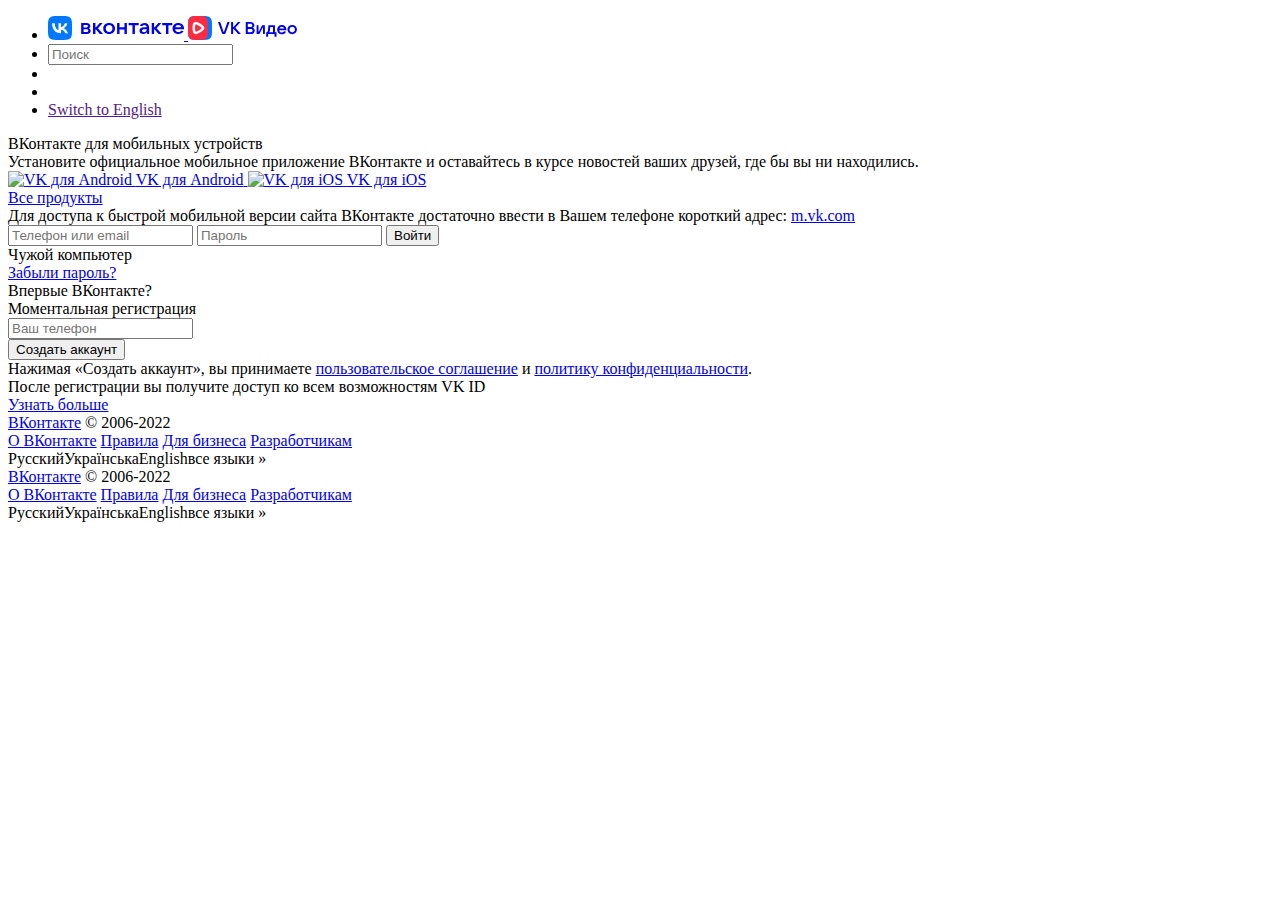
==== index.html @ ee78bd8e "Add files via upload" ====
<!DOCTYPE html>
<html  lang='ru' dir='ltr'>
<head>
<meta http-equiv="X-UA-Compatible" content="IE=edge" />
<link rel="shortcut icon" href="/images/icons/favicons/fav_logo.ico?6" />

<link rel="apple-touch-icon" href="/images/icons/pwa/apple/default.png?15">

<meta http-equiv="content-type" content="text/html; charset=windows-1251" />
<meta http-equiv="origin-trial" content="AiymFI85w2/[base64]"><meta name="description" content="��������� � ������������� �������� ��� ������� � ������ ������ � ��������������, ������� ��������� ���������� ������� ��������� �������. �� �����, ����� ������, ������������, �������������, ������ � ������� ������ ���������� � ��������." /><meta name="theme-color" content="#ffffff">

<title>����� ���������� | ���������</title>

<noscript><meta http-equiv="refresh" content="0; URL=/badbrowser.php"></noscript>
<script nomodule>/*nomodule*/(function(){"use strict";function t(){var t=new XMLHttpRequest;t.open("GET","/badbrowser_stat.php?act=nomodule"),t.send()}return t})()({});</script>

<link type="text/css" rel="stylesheet" href="https://st.vk.com/css/al/common.fd7d4c2ac78bbc53bc02.css" /><link type="text/css" rel="stylesheet" href="https://st.vk.com/css/al/base.e0b77a188f013938fdde.css" /><link type="text/css" rel="stylesheet" href="https://st.vk.com/css/al/fonts_utf.9521539dd439e0c6a9c5.css" /><link type="text/css" rel="stylesheet" href="https://st.vk.com/css/al/fonts_cnt.5df9a2d31f91db9fc063.css" />

<script type="text/javascript">


(function() {
var alertCont;
function trackOldBrowserEvent(event) {
  var xhr = new XMLHttpRequest();
  xhr.open('GET', '/badbrowser_stat.php?act=track&event=' + event);
  xhr.send();
}
function exposeGlobals() {
  window.hideOldBrowser = function() {
    alertCont.remove();
    var date = new Date();
    date.setTime(date.getTime() + (7 * 24 * 60 * 60 * 1000));
    var expiresDate = date.toGMTString();
    var domain = window.locDomain;
    document.cookie = 'remixoldbshown=1; expires=' + expiresDate + '; path=/' + (domain ? '; domain=.' + domain : '') + ';secure';
    trackOldBrowserEvent('hideAlert_atom');
  }
}
function checkOldBrowser() {
  if(!document.body) {
    setTimeout(checkOldBrowser, 100);
    return;
  }
  try {
    if ((false || !('noModule' in HTMLScriptElement.prototype)) && !false) {
      exposeGlobals();
      var alert = '<div class="OldBrowser__container OldBrowser__container--atom" style="width:960px;">  ��� ������� �������. ���������� <a href="https://vk.com/away.php?to=https%3A%2F%2F1l-go.mail.ru%2Fr%2Fadid%2F3245029_2013344%2Fpid%2F102819%2Fpof%2F1%2Ff%2F3%2F%3F_1larg_sub%3D505022%26utm_source%3Dvk%26utm_medium%3Dbanner%26utm_campaign%3DExpVKGameLine_all_all_all_standart%26utm_content%3Datom%26rfr%3D505022&badbrowser=atom&badbrowser_meta=_badbrowser_alert" target="_blank">������� Atom</a>, ����� ������ ��������� ���� ������� � ����������. <a href="https://vk.com/away.php?to=https%3A%2F%2F1l-go.mail.ru%2Fr%2Fadid%2F3245029_2013344%2Fpid%2F102819%2Fpof%2F1%2Ff%2F3%2F%3F_1larg_sub%3D505022%26utm_source%3Dvk%26utm_medium%3Dbanner%26utm_campaign%3DExpVKGameLine_all_all_all_standart%26utm_content%3Datom%26rfr%3D505022&badbrowser=atom&badbrowser_meta=_badbrowser_alert" target="_blank">���������</a>  <span class="OldBrowser__close" aria-label="�������" role="button" onclick="hideOldBrowser();"></span></div>';
      alertCont = document.createElement('div');
      alertCont.className = 'OldBrowser';
      alertCont.id = 'old_browser_wrap';
      alertCont.innerHTML = alert;
      document.body.appendChild(alertCont);
      trackOldBrowserEvent('showAlert_atom');
    }
  } catch(e) {}
}
setTimeout(checkOldBrowser, 0);
})();
var vk = {
  ads_rotate_interval: 120000,
  al: parseInt('3') || 4,
  id: 0,
  sex: 0,
  intnat: '' ? true : false,
  host: 'vk.com',
  __domain: 'vk.com',
  loginDomain: 'https://login.vk.com/',
  lang: 0,
  statsMeta: {"platform":"web2","st":false,"time":1647797956,"hash":"dWAKn6wcnNidhxq3REP8CzjWq2AZZkj7ySBARU91Kz4"},
  loaderNavSection: '',
  rtl: parseInt('') || 0,
  version: 3868856,
  stDomains: 0,
  stDomain: 'https://st.vk.com',
  navPostfix: "",
  wsTransport: 'https://stats.vk-portal.net',
  stExcludedMasks: ["loader_nav","lang","sw\/"],
  zero: false,
  contlen: 28016,
  loginscheme: 'https',
  ip_h: 'cfd79bb659dcd15f34',
  navPrefix: '/',
  dt: parseInt('0') || 0,
  fs: parseInt('13') || 13,
  ts: 1647797956,
  tz: 10800,
  vcost: 7,
  time: [2022, 3, 20, 20, 39, 16],
  sampleUser: -1, spentLastSendTS: new Date().getTime(),
  a11y: 0,
  statusExportHash: '',
  audioAdsConfig: {"_":"_"},
  longViewTestGroup: "every_view",
  cma: 1,
  lpConfig: {
    enabled: 0,
    key: '',
    ts: 0,
    url: '',
    lpstat: 0,
    sseUrl: 'https://papi.vk.com/pushsse/ruim'
  },

  pr_tpl: "<div class=\"pr %cls%\" id=\"%id%\"><div class=\"pr_bt\"><\/div><div class=\"pr_bt\"><\/div><div class=\"pr_bt\"><\/div><\/div>",
  push_hash: '83fbb2035f29cda09e',

  audioInlinePlayerTpl: "<div class=\"audio_inline_player _audio_inline_player no_select\">\n  <div class=\"audio_inline_player_right\">\n    <div class=\"audio_inline_player_volume\"><\/div>\n  <\/div>\n  <div class=\"audio_inline_player_left\">\n    <div class=\"audio_inline_player_progress\"><\/div>\n  <\/div>\n<\/div>",

  pe: {"vk_apps_svg_qr":1,"upload.send_upload_stat":1,"push_notifier":1,"notify_new_events_box":1,"mini_apps_web_add_to_favorites":1,"mini_apps_web_add_to_menu":1,"mini_apps_m_web_new_stub_page":1,"cookie_class_samesite":1,"cookie_secure_default_true":1,"stickers_bot_link":1,"widgets_xdm_same_origin":1,"stickers_money_transfer_suggestions":1,"web2_story_box_enabled":1,"navigation_timespent":1,"market_item_recommendations_view_log":1,"market_item_others_view_log":1,"web_stats_transport_story_view":1,"registration_item_stat":1,"mvk_lazy_static_reload":1,"mute_mvk_err_peaks":1,"notifications_view_new":1,"ads_market_autopromotion_bookmarks_stats":1,"print_stickers_updated":1,"mini_apps_web_call_api_form_data":1,"web_new_photo_editor":1,"web_new_photo_editor_crop":1,"web_photo_editor_hide_entrypoint":1,"web_stats_try_send":1,"expand_web_vitals_grade":1,"update_private_snippets_by_queue":1,"stickers_catalog_reload_after_buy":1,"web_stats_send_on_events_limit":1,"batchify_web_stats":1,"sentry_js_sanitize_frames":1,"sentry_js_server_errors_integration":1,"sentry_js_handled_errors_integration":1,"sentry_js_known_issues_mvk_integration":1,"mvk_fallback_css":1,"mvk_fallback_js":1,"mvk_new_static_key":1,"sentry_js_known_issues_web_integration":1,"sentry_js_web_timeouts_forwarding":1,"sentry_js_web_verbose":1,"stickers_web_new_ui":1,"ads_new_reports_web_tgb":1,"ads_autopromotion_web_geo":1,"recognize_mock_turn_off":1,"photo_recognition_web":1,"aliexpress_app_links_with_partner_links":1,"ads_new_reports_web_histories":1,"ads_new_reports_mvk_histories":1,"audio_unauth_preview":1,"audio_unauth_preview_box":1,"ads_easy_promote_goods_new_create_api":1,"unauthorized_media_layer_box":1,"messenger_web_themes_easter_egg":1,"mail_history_unread_counter_observer":1,"pinned_conversations":1,"messenger_empty_pinned_support":1,"force_act_in_get_params":1,"me_re_engine_version_19":1,"vk_mini_apps_new_web_snippet":1,"market_suggest_search_queries":1,"mini_apps_action_menu_mvk":1,"mail_longpoll_unread_counter":1,"faq_clean_up_extra_spaces":1,"mail_fastchat_reforged":1,"inline_attaches_icons":1,"mvk_quick_search_canceled_requests":1,"apps_games_catalog_my_games_cloud":1,"mvk_new_avatar_crop":1,"mail_new_conversation_stickers_hint":1,"apps_vk_pay_id_new_for_market_payments":1,"test_folder_masks":1,"simplified_start_conversation":1,"mt_log_disable":1,"microlandings_marketing_blocks":1,"js_errors_no_write_uncaught_errors":1,"fav_dialog_with_yourself":1,"vk_bridge_support_vkwebappshownativeads":1,"market_albums_version_2_dnd":1,"mail_business_notify":1,"im_archive_web":1,"messages_new_empty_dialog_screen":1,"me_fc_voice_asr":1,"me_new_ads_module_detect":1,"im_clocks_fix":1,"similar_groups_after_unsubscribe":1,"market_albums_autopromotion_modal":1,"market_related_items":1,"empty_tab_history_check":1,"messages_see_invite_link_all":1,"mvk_redirect_to_app_without_target_url":1,"one_item_post_promotion_entrypoints":1,"vk_ads_tgb_run_outer_js":1,"ecomm_web_classifieds_profile":1,"cookie_lite_js_save_stat":1,"mvk_waf_ajax_request_enabled":1},
  ex: [],
  acl: [],
  countryISO: 'KZ',
  apiConfigDomains: {
    domain: 'vk.com',
    apiDomain: 'api.vk.com',
    loginDomain: 'login.vk.com',
    connectDomain: 'id.vk.com',
  },
  messenger: {
    topMessengerResetTimeout: 1500
  },

  isCallsDevEnv: '' ? true : false,
};;vk.rv="110518";;if (!window.constants) { window.constants = {Groups: {
  GROUPS_ADMIN_LEVEL_USER: 0,
  GROUPS_ADMIN_LEVEL_MODERATOR: 1,
  GROUPS_ADMIN_LEVEL_EDITOR: 2,
  GROUPS_ADMIN_LEVEL_ADMINISTRATOR: 3,
  GROUPS_ADMIN_LEVEL_HOST: 4,
  GROUPS_ADMIN_LEVEL_EVENT_CREATOR: 5,
  GROUPS_ADMIN_LEVEL_CREATOR: 6,
  GROUPS_ADMIN_PSEUDO_LEVEL_ADVERTISER: 100
}}; };

window.locDomain = vk.host.match(/[a-zA-Z]+\.[a-zA-Z]+\.?$/)[0];
var _ua = navigator.userAgent.toLowerCase();
if (/opera/i.test(_ua) || !/msie 6/i.test(_ua) || document.domain != locDomain) document.domain = locDomain;
var ___htest = (location.toString().match(/#(.*)/) || {})[1] || '', ___to;
___htest = ___htest.split('#').pop();
if (vk.al != 1 && ___htest.length && ___htest.substr(0, 1) == vk.navPrefix) {
  if (vk.al != 3 || vk.navPrefix != '!') {
    ___to = ___htest.replace(/^(\/|!)/, '');
    if (___to.match(/^([^\?]*\.php|login|mobile|away)([^a-z0-9\.]|$)/)) ___to = '';
    location.replace(location.protocol + '//' + location.host + '/' + ___to);
  }
}

var StaticFiles = {
  'dist/web/common_web.js' : {v: '286'},
  'al/common.fd7d4c2ac78bbc53bc02.css':{v:''},'common.css':{v:1},'al/base.e0b77a188f013938fdde.css':{v:''},'base.css':{v:1},'al/fonts_utf.9521539dd439e0c6a9c5.css':{v:''},'fonts_utf.css':{v:1},'al/fonts_cnt.5df9a2d31f91db9fc063.css':{v:''},'fonts_cnt.css':{v:1}
  ,'dist/lottie.7d914fa3404556039ac3.js':{v:'ce04f009a75e25b9914f'},'dist/audioplayer.b735499bbaa486f631d8.js':{v:'2864e663f4318c337eb02a6'},'dist/common.77925993edef0eca6c1e.js':{v:'2868fe0dc64f89b6787ba24'},'dist/web/common_web.df79fb1761f8d8c9e056.js':{v:''},'lang0_0.js': {v: 27463299},'al/index.dd19b5c572220c527c8d.css':{v:''},'index.css':{v:1},'dist/web/index.08fc37bc2729c232e1f1.js':{v:'f9103a7cf32c2c2f22814a2966f7f789'},'dist/web/index.js':{v:1},'al/login.afb6ce10a5ce51f3f4fa.css':{v:''},'login.css':{v:1},'dist/web/language.94f7cc7d772856f3cb09.js':{v:'f81f206ba96f16596a83a113556dba2c'},'dist/web/language.js':{v:1},'dist/web/join.acbd475b8228788aef1a.js':{v:'03478d02adecacc61ff75edfba2201da'},'dist/web/join.js':{v:1},'al/join.85f4dd44d222aa092fa7.css':{v:''},'join.css':{v:1},'ui_controls.js':{v:189},'ui_controls.a4d78693ea0c64978fcf.css':{v:''},'ui_controls.css':{v:1},'dist/web/raven_logger.1fb2cb92c551d97ea3d3.js':{v:'4a5055d11b33f0572092c3532510d90d'},'dist/web/raven_logger.js':{v:1},'dist/f16485426f8c06b21cfd42e8286a1c09.64033124f18bb37f0fa5.js':{v:'b05a833de8a4dbfe180c'},'dist/web/sentry.a7e6eae6a04b48d61e74.js':{v:'af9dbbc4d2df1ceb0fc2588f686e8a34'},'dist/web/sentry.js':{v:1},'dist/web/css_types.c8c8cbae99af2a8da918.js':{v:'43ad010d3060c52e4e29'},'dist/web/css_types.js':{v:1},'dist/web/unauthorized.b55b4442fe19be2557e1.js':{v:'eff064a49c844e43c37a9e1aabee2a59'},'dist/web/unauthorized.js':{v:1},'dist/web/jobs_devtools_notification.c7d628b9af7b81a8f27e.js':{v:'880470dd50c9be976a3fa3158cb4dca6'},'dist/web/jobs_devtools_notification.js':{v:1},'dist/web/page_layout.b8b29b9f23867ceca06a.js':{v:'174c50d85e1022a223d515c903b9a92b'},'dist/web/page_layout.js':{v:1},'dist/web/ui_common.1b747ad51a6188b59d2b.js':{v:'df7059690f4a9e10329f4cb55784f7d8'},'ui_common.js':{v:1},'al/ui_common.90c0c095b7e00c5b259d.css':{v:''},'ui_common.css':{v:1},'dist/web/likes.5ff91b051984f6744f43.js':{v:'bc7c2155f3fb453b6518422566c69732'},'dist/web/likes.js':{v:1},'dist/web/grip.2bb10fa6ebc26aba54f0.js':{v:'d462ebb289917abed0b24a7926238bd6'},'dist/web/grip.js':{v:1}
}
var abp;
</script>

<script type="text/javascript" src="/js/loader_nav21293866727_0.js"></script><script type="text/javascript" src="https://st.vk.com/dist/lottie.7d914fa3404556039ac3.js?ce04f009a75e25b9914f"></script><script type="text/javascript" src="https://st.vk.com/dist/audioplayer.b735499bbaa486f631d8.js?2864e663f4318c337eb02a6"></script><script type="text/javascript" src="https://st.vk.com/dist/common.77925993edef0eca6c1e.js?2868fe0dc64f89b6787ba24"></script><script type="text/javascript" src="https://st.vk.com/dist/web/common_web.df79fb1761f8d8c9e056.js?"></script><script type="text/javascript" src="/js/lang0_0.js?27463299"></script><script type="text/javascript" src="/js/lib/px.js?ch=1"></script><script type="text/javascript" src="/js/lib/px.js?ch=2"></script><link rel="alternate" media="only screen and (max-width: 640px)" href="https://m.vk.com/" /><link rel="alternate" href="android-app://com.vkontakte.android/vkontakte/m.vk.com/" /><meta name="msApplication-ID" content="C6965DD5.VK" /><meta name="msApplication-PackageFamilyName" content="C6965DD5.VK_v422avzh127ra" /><link type="text/css" rel="stylesheet" href="https://st.vk.com/css/al/index.dd19b5c572220c527c8d.css" /><script type="text/javascript" src="https://st.vk.com/dist/web/index.08fc37bc2729c232e1f1.js?f9103a7cf32c2c2f22814a2966f7f789"></script><link type="text/css" rel="stylesheet" href="https://st.vk.com/css/al/login.afb6ce10a5ce51f3f4fa.css" /><script type="text/javascript" src="/dist/web/language.94f7cc7d772856f3cb09.js?f81f206ba96f16596a83a113556dba2c"></script><script type="text/javascript" src="https://st.vk.com/dist/web/join.acbd475b8228788aef1a.js?03478d02adecacc61ff75edfba2201da"></script><link type="text/css" rel="stylesheet" href="https://st.vk.com/css/al/join.85f4dd44d222aa092fa7.css" /><script type="text/javascript" src="https://st.vk.com/js/lib/ui_controls.js?189"></script><link type="text/css" rel="stylesheet" href="https://st.vk.com/css/ui_controls.a4d78693ea0c64978fcf.css" /><script type="text/javascript" src="https://st.vk.com/dist/web/raven_logger.1fb2cb92c551d97ea3d3.js?4a5055d11b33f0572092c3532510d90d"></script><script type="text/javascript" src="https://st.vk.com/dist/f16485426f8c06b21cfd42e8286a1c09.64033124f18bb37f0fa5.js?b05a833de8a4dbfe180c"></script><script type="text/javascript" src="https://st.vk.com/dist/web/sentry.a7e6eae6a04b48d61e74.js?af9dbbc4d2df1ceb0fc2588f686e8a34"></script><script type="text/javascript" src="https://st.vk.com/dist/web/css_types.c8c8cbae99af2a8da918.js?43ad010d3060c52e4e29"></script><script type="text/javascript" src="https://st.vk.com/dist/web/unauthorized.b55b4442fe19be2557e1.js?eff064a49c844e43c37a9e1aabee2a59"></script><script type="text/javascript" src="https://st.vk.com/dist/web/jobs_devtools_notification.c7d628b9af7b81a8f27e.js?880470dd50c9be976a3fa3158cb4dca6"></script><script type="text/javascript" src="https://st.vk.com/dist/web/page_layout.b8b29b9f23867ceca06a.js?174c50d85e1022a223d515c903b9a92b"></script><script type="text/javascript" src="https://st.vk.com/dist/web/ui_common.1b747ad51a6188b59d2b.js?df7059690f4a9e10329f4cb55784f7d8"></script><link type="text/css" rel="stylesheet" href="https://st.vk.com/css/al/ui_common.90c0c095b7e00c5b259d.css" /><script type="text/javascript" src="https://st.vk.com/dist/web/likes.5ff91b051984f6744f43.js?bc7c2155f3fb453b6518422566c69732"></script><script type="text/javascript" src="https://st.vk.com/dist/web/grip.2bb10fa6ebc26aba54f0.js?d462ebb289917abed0b24a7926238bd6"></script>


</head>

<body onresize="onBodyResize()" class="index_page anonym anonym_nav  new_header_design ">
  <div style="display:none" id="a11y_mvk_proposal" aria-label="��������� ��� ����������� ������ ����� �������� � ��������� ������ ���������. ������� � ��������� ������"></div>
  <div id="system_msg" class="fixed"></div>
  <div id="utils"></div>

  <div id="layer_bg" class="fixed"></div><div id="layer_wrap" class="scroll_fix_wrap fixed layer_wrap"><div id="layer"></div></div>
  <div id="box_layer_bg" class="fixed"></div><div id="box_layer_wrap" class="scroll_fix_wrap fixed"><div id="box_layer"><div id="box_loader"><div class="pr pr_baw pr_medium" id="box_loader_pr"><div class="pr_bt"></div><div class="pr_bt"></div><div class="pr_bt"></div></div><div class="back"></div></div></div></div>

  <div id="stl_left"></div><div id="stl_side"></div>

  <script type="text/javascript">window.domStarted && domStarted();</script>

  <div class="scroll_fix_wrap _page_wrap" id="page_wrap"><style>
:root {
  --layout-width: 960px;
}
</style>
<div><div class="scroll_fix">
  
  <div id="page_header_cont" class="page_header_cont">
    <div id="page_header_wrap" class="page_header_wrap">
      <a class="top_back_link" href="" id="top_back_link" onclick="if (nav.go(this, event, {back: true}) === false) { showBackLink(); return false; }"></a>
      <header id="page_header" class="p_head p_head_l0">
        <div class="PortalNavigation">
    <div class="PortalNavigation__icon"></div>
</div>
        <ul id="top_nav" class="HeaderNav">
  <li class="HeaderNav__item HeaderNav__item--logo">
    <a class="TopHomeLink" href="/" aria-label="�� �������" accesskey="1" >
      <svg width="136" height="24" fill="none" xmlns="http://www.w3.org/2000/svg"><g clip-path="url(#new_logo_vk_with_text__a)"><g clip-path="url(#new_logo_vk_with_text__b)"><path fill-rule="evenodd" clip-rule="evenodd" d="M67 12.5c0 3.34-2.43 5.5-5.88 5.5-3.45 0-5.88-2.16-5.88-5.5S57.67 7 61.12 7C64.57 7 67 9.16 67 12.5zm-9.22 0c0 2.07 1.35 3.5 3.34 3.5s3.34-1.43 3.34-3.5-1.35-3.45-3.34-3.45-3.34 1.38-3.34 3.45zm-17.03-.21c.95-.44 1.56-1.18 1.56-2.33 0-1.73-1.58-2.96-3.87-2.96h-5.27v11h5.5c2.37 0 4.02-1.29 4.02-3.05 0-1.33-.87-2.32-1.94-2.66zM35.6 9.01h2.83c.85 0 1.44.5 1.44 1.2s-.6 1.2-1.44 1.2h-2.83V9zM38.67 16h-3.06V13.3h3.06c.96 0 1.59.55 1.59 1.36 0 .8-.63 1.33-1.59 1.33zM51.84 18h3.19l-5.06-5.71L54.61 7h-2.9l-3.68 4.27h-.6V7H45v11h2.44v-4.38h.59l3.8 4.38zM76.47 7v4.34h-4.93V7H69.1v11h2.43v-4.44h4.93V18h2.43V7h-2.43zM86.9 18h-2.44V9.22h-3.8V7H90.7v2.22h-3.8V18zm9.7-11c-2.14 0-4.02.89-4.57 2.8l2.24.37a2.38 2.38 0 012.2-1.25c1.33 0 2.12.9 2.22 2.33h-2.37c-3.23 0-4.84 1.42-4.84 3.45 0 2.05 1.59 3.3 3.83 3.3 1.8 0 3-.82 3.53-1.73l.5 1.73h1.8v-6.18c0-3.19-1.73-4.82-4.54-4.82zm-.72 9.16c-1.19 0-1.95-.61-1.95-1.57 0-.84.62-1.43 2.48-1.43h2.3c0 1.8-1.14 3-2.83 3zM113.73 18h-3.2l-3.8-4.38h-.6V18h-2.42V7h2.43v4.27h.59L110.4 7h2.9l-4.63 5.29 5.05 5.71zm4.27 0h2.44V9.22h3.8V7H114.2v2.22h3.8V18zm12.3-11c3.33 0 5.7 2.2 5.7 5.37 0 .3-.02.55-.04.79h-8.84c.23 1.69 1.46 2.83 3.32 2.83 1.29 0 2.3-.55 2.83-1.33l2.29.38c-.83 2.1-2.98 2.96-5.27 2.96-3.34 0-5.71-2.18-5.71-5.5s2.37-5.5 5.71-5.5zm3.06 4.25A3.06 3.06 0 00130.29 9a3 3 0 00-3.02 2.25h6.09z" fill="currentColor"/><path d="M11.5 24h1c5.44 0 8.15 0 9.83-1.68C24 20.64 24 17.92 24 12.5v-1.02c0-5.4 0-8.12-1.67-9.8C20.65 0 17.93 0 12.5 0h-1C6.06 0 3.35 0 1.67 1.68 0 3.36 0 6.08 0 11.5v1.02c0 5.4 0 8.12 1.68 9.8C3.36 24 6.08 24 11.5 24z" fill="#07F"/><path d="M12.77 17.29c-5.47 0-8.59-3.75-8.72-9.99h2.74c.09 4.58 2.11 6.52 3.71 6.92V7.3h2.58v3.95c1.58-.17 3.24-1.97 3.8-3.95h2.58a7.62 7.62 0 01-3.51 4.98 7.9 7.9 0 014.11 5.01h-2.84a4.94 4.94 0 00-4.14-3.57v3.57h-.31z" fill="#fff"/></g></g><defs><clipPath id="new_logo_vk_with_text__a"><path fill="#fff" transform="translate(.001)" d="M0 0h136v24H0z"/></clipPath><clipPath id="new_logo_vk_with_text__b"><path fill="#fff" transform="translate(0 -12)" d="M0 0h136v48H0z"/></clipPath></defs></svg>
    </a>
    <a href="/video" class="VKVideoLogo" aria-label="�� ������� VK �����" accesskey="1"><svg fill="none" height="24" width="110" xmlns="http://www.w3.org/2000/svg"><clipPath id="logo_vk_video_color_with_text_24h__a"><path d="M30 0h80v22.33H30z"/></clipPath><path clip-rule="evenodd" d="M24 12.5c0 5.42 0 8.13-1.68 9.82C20.63 24 17.92 24 12.5 24h-1c-5.42 0-8.13 0-9.82-1.68C0 20.63 0 17.92 0 12.5v-1c0-5.42 0-8.13 1.68-9.82C3.37 0 6.08 0 11.5 0h1c5.42 0 8.13 0 9.82 1.68C24 3.37 24 6.08 24 11.5z" fill="#07f" fill-rule="evenodd"/><path d="M9.93 0c4.4.02 6.74.17 8.25 1.68 1.68 1.69 1.68 4.4 1.68 9.82v1c0 5.42 0 8.13-1.68 9.82-1.51 1.5-3.86 1.66-8.25 1.68-4.39-.02-6.73-.17-8.25-1.68C0 20.63 0 17.92 0 12.5v-1c0-5.42 0-8.13 1.68-9.82C3.2.17 5.54.02 9.93 0z" fill="#ff2b42"/><path clip-rule="evenodd" d="M8.04 8.32a.51.51 0 00-.7.39 16.96 16.96 0 00-.3 3.26c0 1.14.1 2.25.32 3.32a.51.51 0 00.7.4 16.42 16.42 0 005.42-3.3.53.53 0 000-.78 16.42 16.42 0 00-5.44-3.3zM4.9 8.23a3 3 0 013.97-2.25 18.9 18.9 0 016.27 3.79 3 3 0 010 4.46 18.9 18.9 0 01-6.25 3.78 3 3 0 01-3.97-2.23 19.44 19.44 0 01-.38-3.81c0-1.28.13-2.53.36-3.74z" fill="#fff" fill-rule="evenodd"/><g clip-path="url(#logo_vk_video_color_with_text_24h__a)" fill="currentColor"><path d="M34.26 18.06h3L41.64 6h-2.18l-3.52 9.94h-.34L32.21 6H30zm18.63 0l-5.54-6.24L52.46 6h-2.53l-4.28 4.9h-.5V6H43.1v12.06h2.06v-5.17h.51l4.51 5.17zm11.77-6.2a2.66 2.66 0 001.73-2.58C66.39 7.37 64.8 6 62.47 6h-4.7v12.06h5.04c2.35 0 3.94-1.37 3.94-3.37 0-1.4-.79-2.45-2.09-2.82zM59.82 7.8h2.65c1.1 0 1.85.66 1.85 1.66 0 .97-.75 1.64-1.85 1.64h-2.65zm3 8.46h-3V12.9h3c1.07 0 1.82.69 1.82 1.68 0 1-.75 1.7-1.83 1.7zm5.8 1.8h2.79l3.32-6.6H75v6.6h1.88v-8.9H74.1l-3.31 6.6h-.28v-6.6h-1.88zm9.55 2.65h1.97v-2.65h6.4v2.65h1.96v-4.45h-1.54v-7.1h-6.52L80 13.71c-.15 1.61-.63 2.55-1.6 2.55h-.23zm3-4.45c.47-.46.68-1.25.81-2.58l.28-2.72h2.73v5.3zm17.25-2.75a4.43 4.43 0 00-4.62-4.52 4.45 4.45 0 00-4.61 4.62 4.45 4.45 0 004.62 4.62c1.84 0 3.59-.87 4.25-2.57l-1.84-.3a2.7 2.7 0 01-2.3 1.07c-1.5 0-2.5-.92-2.68-2.29h7.15c.02-.19.03-.4.03-.63zm-4.62-2.8c1.24 0 2.16.78 2.49 1.9h-4.93a2.49 2.49 0 012.45-1.9zm10.4 7.52c2.78 0 4.75-1.92 4.75-4.62S106.98 9 104.2 9c-2.79 0-4.76 1.92-4.76 4.62s1.97 4.62 4.76 4.62zm0-1.8c-1.61 0-2.7-1.14-2.7-2.82 0-1.67 1.09-2.82 2.7-2.82 1.6 0 2.7 1.15 2.7 2.82 0 1.68-1.1 2.82-2.7 2.82z"/></g></svg></a>
  </li>
  <li class="HeaderNav__item HeaderNav__item--gap"><div id="ts_wrap" class="TopSearch" onmouseover="TopSearch.initFriendsList();">
  <form autocomplete="off">
    <input type="text" onmousedown="event.cancelBubble = true;" ontouchstart="event.cancelBubble = true;" class="TopSearch__input" id="ts_input" placeholder="�����" aria-label="�����" />
  </form>
</div></li>
  <li class="HeaderNav__item HeaderNav__btns"><div id="top_audio_layer_place" class="top_audio_layer_place"></div></li>
  <li class="HeaderNav__item HeaderNav__item--player"></li>
  <li class="HeaderNav__item"><a class="top_nav_link" href="" id="top_switch_lang" style="" onclick="Language.changeLang(this, 3, 'a645538efa848550ef'); return false;">
  Switch to English
</a><a class="top_nav_link" href="/join" id="top_reg_link" style="display: none" onclick="return !showBox('join.php', {act: 'box', from: nav.strLoc}, {}, event)">
  �����������
</a></li>
</ul>
<div id="ts_cont_wrap" class="ts_cont_wrap" ontouchstart="event.cancelBubble = true;" onmousedown="event.cancelBubble = true;"></div>
      </header>
    </div>
  </div>

  <div id="page_layout">
    <div id="side_bar" class="side_bar fl_l  sticky_top_force" style="display: none">
      <div id="side_bar_inner" class="side_bar_inner">
        <div id="quick_login" class="quick_login">
  <form method="POST" name="login" id="quick_login_form" action="https://login.vk.com/?act=login">
    <input type="hidden" name="act" value="login" />
    <input type="hidden" name="role" value="al_frame" />
    <input type="hidden" name="expire" id="quick_expire_input" value="" />
    <input type="hidden" name="to" id="quick_login_to" value="" />
    <input type="hidden" name="recaptcha" id="quick_recaptcha" value="" />
    <input type="hidden" name="captcha_sid" id="quick_captcha_sid" value="" />
    <input type="hidden" name="captcha_key" id="quick_captcha_key" value="" />
    <input type="hidden" name="_origin" value="https://vk.com" />
    <input type="hidden" name="ip_h" value="cfd79bb659dcd15f34" />
    <input type="hidden" name="lg_domain_h" value="094ac6a1726ae8a696" />
    <input type="hidden" name="ul" id="quick_login_ul" value="" />
    <div class="label">������� ��� email</div>
    <div class="labeled"><input type="text" name="email" class="dark" id="quick_email" value="" /></div>
    <div class="label">������</div>
    <div class="labeled"><input type="password" name="pass" class="dark" id="quick_pass" onkeyup="toggle('quick_expire', !!this.value);toggle('quick_forgot', !this.value)" /></div>
    <input type="submit" class="submit" />
  </form>
  <button class="quick_login_button flat_button button_wide" id="quick_login_button">�����</button>
  <button class="quick_reg_button flat_button button_wide" id="quick_reg_button" style="display: none" onclick="top.showBox('join.php', {act: 'box', from: nav.strLoc})">�����������</button>
  <div class="clear forgot"><div class="checkbox" id="quick_expire" onclick="checkbox(this);ge('quick_expire_input').value=isChecked(this)?1:'';">����� ���������</div><a id="quick_forgot" class="quick_forgot" href="/restore" target="_top">������ ������?</a></div>
</div><div class="WideSeparator"></div><nav class="side_bar_nav">
  <ol class="side_bar_ol">
    <li  id="l_aud" class="">
  <a href="/audio" onclick="return nav.go(this, event, {noback: true, params: {_ref: 'left_nav'}});" class="left_row" >
    <div class="LeftMenu__icon">
      <svg width="20" height="20" viewBox="0 0 20 20" xmlns="http://www.w3.org/2000/svg"><g id="music_outline_20__Icons" stroke="none" stroke-width="1" fill="none" fill-rule="evenodd"><g id="music_outline_20__Icons-20/music_outline_20"><g id="music_outline_20__music_outline_20"><path d="M0 0h20v20H0z"/><path d="M14.73 2.05a2.28 2.28 0 012.75 2.23v7.99c0 3.57-3.5 5.4-5.39 3.51-1.9-1.9-.06-5.38 3.52-5.38h.37V6.76L8 8.43v5.82c0 3.5-3.35 5.34-5.27 3.62l-.11-.1c-1.9-1.9-.06-5.4 3.51-5.4h.37V6.24c0-.64.05-1 .19-1.36l.05-.13c.17-.38.43-.7.76-.93.36-.26.7-.4 1.41-.54zM6.5 13.88h-.37c-2.32 0-3.34 1.94-2.45 2.82.88.89 2.82-.13 2.82-2.45v-.37zm9.48-1.98h-.37c-2.32 0-3.34 1.94-2.46 2.82.89.89 2.83-.13 2.83-2.45v-.37zm-.02-7.78a.78.78 0 00-.92-.6L9.06 4.77c-.4.09-.54.15-.68.25a.8.8 0 00-.27.33c-.08.18-.1.35-.1.88v.67l7.97-1.67v-.95-.08z" id="music_outline_20__Icon-Color" fill="currentColor" fill-rule="nonzero"/></g></g></g></svg>
    </div>
    <span class="left_label inl_bl">������</span>
    <span class="left_count_wrap fl_r left_void"><span class="inl_bl left_count_sign">0</span></span>
  </a>
  
</li><li  id="l_vid" class="">
  <a href="/video" onclick="return nav.go(this, event, {noback: true, params: {_ref: 'left_nav'}});" class="left_row" >
    <div class="LeftMenu__icon">
      <svg fill="none" height="20" viewBox="0 0 20 20" width="20" xmlns="http://www.w3.org/2000/svg"><path clip-rule="evenodd" d="M12.06 1.5c.65 0 1.23 0 1.7.04.51.04 1.04.13 1.56.4a4 4 0 011.74 1.74c.27.52.36 1.05.4 1.56.04.47.04 1.05.04 1.7v6.12c0 .65 0 1.23-.04 1.7a4.07 4.07 0 01-.4 1.56 4 4 0 01-1.74 1.74c-.52.27-1.05.36-1.56.4-.47.04-1.05.04-1.7.04H7.94c-.65 0-1.23 0-1.7-.04a4.06 4.06 0 01-1.56-.4 4 4 0 01-1.74-1.74 4.06 4.06 0 01-.4-1.56c-.04-.47-.04-1.05-.04-1.7V6.94c0-.65 0-1.23.04-1.7.04-.51.13-1.04.4-1.56a4 4 0 011.74-1.74 4.06 4.06 0 011.56-.4c.47-.04 1.05-.04 1.7-.04zM4.27 4.37C4 4.9 4 5.6 4 7v6c0 1.4 0 2.1.27 2.63.24.48.62.86 1.1 1.1C5.9 17 6.6 17 8 17h4c1.4 0 2.1 0 2.63-.27a2.5 2.5 0 001.1-1.1C16 15.1 16 14.4 16 13V7c0-1.4 0-2.1-.27-2.63a2.5 2.5 0 00-1.1-1.1C14.1 3 13.4 3 12 3H8c-1.4 0-2.1 0-2.63.27a2.5 2.5 0 00-1.1 1.1zM6 14c0-.33 0-.49.06-.62a.65.65 0 01.32-.32c.13-.06.3-.06.62-.06s.49 0 .62.06c.14.06.26.18.32.32.06.13.06.3.06.62s0 .49-.06.62a.65.65 0 01-.32.32c-.13.06-.3.06-.62.06s-.49 0-.62-.06a.65.65 0 01-.32-.32C6 14.49 6 14.32 6 14zm.06-4.62C6 9.51 6 9.68 6 10c0 .33 0 .49.06.62.06.14.18.26.32.32.13.06.3.06.62.06s.49 0 .62-.06a.65.65 0 00.32-.32c.06-.13.06-.3.06-.62 0-.33 0-.49-.06-.62a.65.65 0 00-.32-.32C7.49 9 7.32 9 7 9s-.49 0-.62.06a.65.65 0 00-.32.32zM12 6c0-.33 0-.49.06-.62a.65.65 0 01.32-.32c.13-.06.3-.06.62-.06s.49 0 .62.06c.14.06.26.18.32.32.06.13.06.3.06.62s0 .49-.06.62a.65.65 0 01-.32.32c-.13.06-.3.06-.62.06s-.49 0-.62-.06a.65.65 0 01-.32-.32C12 6.49 12 6.32 12 6zm.06 7.38c-.06.13-.06.3-.06.62s0 .49.06.62c.06.14.18.26.32.32.13.06.3.06.62.06s.49 0 .62-.06a.65.65 0 00.32-.32c.06-.13.06-.3.06-.62s0-.49-.06-.62a.65.65 0 00-.32-.32c-.13-.06-.3-.06-.62-.06s-.49 0-.62.06a.65.65 0 00-.32.32zM12 10c0-.33 0-.49.06-.62a.65.65 0 01.32-.32c.13-.06.3-.06.62-.06s.49 0 .62.06c.14.06.26.18.32.32.06.13.06.3.06.62 0 .33 0 .49-.06.62a.65.65 0 01-.32.32c-.13.06-.3.06-.62.06s-.49 0-.62-.06a.65.65 0 01-.32-.32c-.06-.13-.06-.3-.06-.62zM6.06 5.38C6 5.51 6 5.68 6 6s0 .49.06.62c.06.14.18.26.32.32.13.06.3.06.62.06s.49 0 .62-.06a.65.65 0 00.32-.32C8 6.49 8 6.32 8 6s0-.49-.06-.62a.65.65 0 00-.32-.32C7.49 5 7.32 5 7 5s-.49 0-.62.06a.65.65 0 00-.32.32z" fill="currentColor" fill-rule="evenodd"/></svg>
    </div>
    <span class="left_label inl_bl">�����</span>
    <span class="left_count_wrap fl_r left_void"><span class="inl_bl left_count_sign">0</span></span>
  </a>
  
</li><li  id="l_gr" class="">
  <a href="/groups/recommendations" onclick="return nav.go(this, event, {noback: true, params: {_ref: 'left_nav'}});" class="left_row" >
    <div class="LeftMenu__icon">
      <svg fill="none" height="20" viewBox="0 0 20 20" width="20" xmlns="http://www.w3.org/2000/svg"><path clip-rule="evenodd" d="M10 7.75a1.25 1.25 0 110-2.5 1.25 1.25 0 010 2.5zM7.25 6.5a2.75 2.75 0 115.5 0 2.75 2.75 0 01-5.5 0zm-.5 7.25c0-.42.23-.83.8-1.17A4.81 4.81 0 0110 12c1.03 0 1.88.23 2.45.58.57.34.8.75.8 1.17 0 .3-.1.44-.22.54-.14.11-.4.21-.78.21h-4.5c-.39 0-.64-.1-.78-.21-.12-.1-.22-.25-.22-.54zM10 10.5c-1.22 0-2.37.27-3.23.8-.88.53-1.52 1.37-1.52 2.45 0 .7.28 1.3.78 1.71.48.39 1.1.54 1.72.54h4.5c.61 0 1.24-.15 1.72-.54.5-.4.78-1 .78-1.71 0-1.08-.64-1.92-1.52-2.45-.86-.53-2-.8-3.23-.8zm4-5.59c.06-.4.44-.7.85-.64a2.5 2.5 0 01-.35 4.98.75.75 0 010-1.5 1 1 0 00.14-1.99.75.75 0 01-.63-.85zM15.76 10a.75.75 0 000 1.5c1.16 0 1.75.67 1.75 1.25 0 .22-.07.41-.19.55-.1.12-.24.2-.46.2a.75.75 0 000 1.5c1.43 0 2.15-1.21 2.15-2.25 0-1.71-1.6-2.75-3.25-2.75zM5 10.75a.75.75 0 00-.75-.75C2.61 10 1 11.04 1 12.75 1 13.79 1.72 15 3.15 15a.75.75 0 000-1.5.57.57 0 01-.47-.2.86.86 0 01-.18-.55c0-.58.6-1.25 1.75-1.25.41 0 .75-.34.75-.75zm.14-6.47a.75.75 0 01.22 1.48 1 1 0 00.14 1.99.75.75 0 110 1.5 2.5 2.5 0 01-.36-4.97z" fill="currentColor" fill-rule="evenodd"/></svg>
    </div>
    <span class="left_label inl_bl">����������</span>
    <span class="left_count_wrap fl_r left_void"><span class="inl_bl left_count_sign">0</span></span>
  </a>
  
</li><li  id="l_mini_apps" class="">
  <a href="/services" onclick="return nav.go(this, event, {noback: true, params: {_ref: 'left_nav'}});" class="left_row" >
    <div class="LeftMenu__icon">
      <svg fill="none" height="20" viewBox="0 0 20 20" width="20" xmlns="http://www.w3.org/2000/svg"><path clip-rule="evenodd" d="M11.76 7.7c-.28-.27-.52-.51-.7-.73a2.3 2.3 0 01-.47-.77 2.25 2.25 0 010-1.4c.1-.3.27-.54.46-.77.19-.22.45-.48.73-.76l.25-.24.24-.25c.28-.28.54-.54.76-.73.23-.19.47-.36.77-.46.46-.14.94-.14 1.4 0 .3.1.54.27.77.46.22.19.46.43.74.7l.26.28.27.26c.28.28.52.52.7.74.2.23.37.47.47.77.14.46.14.94 0 1.4-.1.3-.27.54-.46.77-.19.22-.45.48-.73.76l-.25.24-.24.25c-.28.28-.54.54-.76.73-.23.19-.47.36-.77.46-.46.14-.94.14-1.4 0a2.3 2.3 0 01-.77-.46 13.4 13.4 0 01-.74-.7l-.26-.28-.27-.26zm4.4-1.03l-.25.24-.24.25c-.3.3-.5.5-.67.64a.85.85 0 01-.27.18.75.75 0 01-.46 0A.86.86 0 0114 7.8c-.16-.14-.36-.33-.67-.64l-.24-.25-.25-.24c-.3-.3-.5-.5-.64-.67a.85.85 0 01-.18-.27.75.75 0 010-.46.85.85 0 01.18-.27c.14-.16.33-.36.64-.67l.25-.24.24-.25c.3-.3.5-.5.67-.64a.86.86 0 01.27-.18.75.75 0 01.46 0c.04.01.11.05.27.18.16.14.36.33.67.64l.24.25.25.24c.3.3.5.5.64.67.13.16.17.23.18.27.05.15.05.31 0 .46a.86.86 0 01-.18.27c-.14.16-.33.36-.64.67zM11 14.12c0-.4 0-.74.02-1.02.03-.3.08-.59.23-.87.21-.42.56-.77.98-.98.28-.15.58-.2.87-.23.28-.02.65-.02 1.05-.02h.7c.4 0 .77 0 1.05.02.3.03.59.08.87.23.42.21.77.56.98.98.15.28.2.58.23.87.02.28.02.63.02 1.02v.76c0 .4 0 .74-.02 1.02a2.25 2.25 0 01-1.2 1.86c-.3.14-.59.2-.88.22-.28.02-.65.02-1.05.02h-.7c-.4 0-.77 0-1.05-.02-.3-.03-.59-.08-.87-.23a2.25 2.25 0 01-.98-.98 2.3 2.3 0 01-.23-.87c-.02-.28-.02-.63-.02-1.02v-.38zm3.85 2.38h-.7c-.43 0-.71 0-.92-.02a.86.86 0 01-.32-.06.75.75 0 01-.33-.33.86.86 0 01-.06-.32c-.02-.2-.02-.49-.02-.92v-.7c0-.43 0-.71.02-.92.01-.2.04-.28.06-.32a.75.75 0 01.33-.33.85.85 0 01.32-.06c.2-.02.49-.02.92-.02h.7c.43 0 .71 0 .92.02.2.01.28.04.32.06.14.07.26.19.33.33.02.04.05.11.06.32.02.2.02.49.02.92v.7c0 .43 0 .71-.02.92a.86.86 0 01-.06.32.75.75 0 01-.33.33.86.86 0 01-.32.06c-.2.02-.49.02-.92.02zM2 5.12v.76c0 .4 0 .74.02 1.02a2.25 2.25 0 001.2 1.86c.3.14.59.2.88.22.28.02.65.02 1.05.02h.7c.4 0 .77 0 1.05-.02a2.25 2.25 0 001.86-1.2c.14-.3.2-.59.22-.88C9 6.62 9 6.27 9 5.88v-.76c0-.4 0-.74-.02-1.02a2.3 2.3 0 00-.23-.87 2.25 2.25 0 00-.98-.98 2.3 2.3 0 00-.87-.23C6.62 2 6.25 2 5.85 2h-.7c-.4 0-.77 0-1.05.02a2.25 2.25 0 00-1.86 1.2c-.14.3-.2.59-.22.88C2 4.38 2 4.73 2 5.12zM5.5 7.5h.35c.43 0 .71 0 .92-.02.2-.01.28-.04.32-.06a.75.75 0 00.33-.33.85.85 0 00.06-.32c.02-.2.02-.49.02-.92v-.7c0-.43 0-.71-.02-.92a.85.85 0 00-.06-.32.75.75 0 00-.33-.33.86.86 0 00-.32-.06c-.2-.02-.49-.02-.92-.02h-.7c-.43 0-.71 0-.92.02a.86.86 0 00-.32.06.75.75 0 00-.33.33.85.85 0 00-.06.32c-.02.2-.02.49-.02.92v.7c0 .43 0 .71.02.92.01.2.04.28.06.32.07.14.19.26.33.33.04.02.11.05.32.06.2.02.49.02.92.02zM2 14.12c0-.4 0-.74.02-1.02.03-.3.08-.59.23-.87.21-.42.56-.77.98-.98.28-.15.58-.2.87-.23.28-.02.65-.02 1.05-.02h.7c.4 0 .77 0 1.05.02.3.03.59.08.87.23.42.21.77.56.98.98.15.28.2.58.23.87.02.28.02.63.02 1.02v.76c0 .4 0 .74-.02 1.02a2.25 2.25 0 01-1.2 1.86c-.3.14-.59.2-.88.22-.28.02-.65.02-1.05.02h-.7c-.4 0-.77 0-1.05-.02a2.25 2.25 0 01-1.86-1.2 2.3 2.3 0 01-.22-.88C2 15.62 2 15.27 2 14.88v-.38zm3.85 2.38h-.7c-.43 0-.71 0-.92-.02a.86.86 0 01-.32-.06.75.75 0 01-.33-.33.85.85 0 01-.06-.32c-.02-.2-.02-.49-.02-.92v-.7c0-.43 0-.71.02-.92.01-.2.04-.28.06-.32a.75.75 0 01.33-.33.85.85 0 01.32-.06c.2-.02.49-.02.92-.02h.7c.43 0 .71 0 .92.02.2.01.28.04.32.06.14.07.26.19.33.33.02.04.05.11.06.32.02.2.02.49.02.92v.7c0 .43 0 .71-.02.92a.85.85 0 01-.06.32.75.75 0 01-.33.33.86.86 0 01-.32.06c-.2.02-.49.02-.92.02z" fill="currentColor" fill-rule="evenodd"/></svg>
    </div>
    <span class="left_label inl_bl">����-����������</span>
    <span class="left_count_wrap fl_r left_void"><span class="inl_bl left_count_sign">0</span></span>
  </a>
  
</li><li  id="l_ap" class="">
  <a href="/apps" onclick="return nav.go(this, event, {noback: true, params: {_ref: 'left_nav'}});" class="left_row" >
    <div class="LeftMenu__icon">
      <svg fill="none" height="20" viewBox="0 0 20 20" width="20" xmlns="http://www.w3.org/2000/svg"><path clip-rule="evenodd" d="M11.5 4h-3c-2.32 0-4.25.43-5.58 1.76S1.02 9.15 1 12c0 .8.05 1.99.46 3 .2.5.5 1.01.98 1.4.48.39 1.09.61 1.81.61.8 0 1.37-.33 1.81-.77.31-.31.58-.72.8-1.07l.17-.24c.28-.42.55-.76.91-1 .35-.24.82-.42 1.56-.42h1c.74 0 1.21.18 1.56.42.36.24.63.58.91 1l.16.24c.23.35.5.76.8 1.07.45.44 1.02.77 1.82.77a2.8 2.8 0 001.81-.61c.47-.39.78-.9.98-1.4.4-1.01.47-2.2.46-3-.02-2.84-.6-4.9-1.92-6.23C15.75 4.43 13.82 4 11.5 4zm-1 8h-1c-1.01 0-1.79.26-2.4.68-.6.4-1 .94-1.31 1.4l-.23.34c-.21.32-.37.56-.57.76a.95.95 0 01-.74.32c-.4 0-.67-.12-.87-.28a1.9 1.9 0 01-.53-.79 6.82 6.82 0 01-.35-2.42c.02-2.71.57-4.28 1.48-5.19.91-.9 2.34-1.32 4.52-1.32h3c2.18 0 3.61.42 4.52 1.32.9.91 1.46 2.48 1.48 5.19 0 .75-.06 1.7-.35 2.42a1.9 1.9 0 01-.53.8c-.2.15-.47.27-.87.27a.95.95 0 01-.74-.32c-.2-.2-.36-.44-.57-.76l-.23-.34c-.3-.46-.7-1-1.3-1.4A4.13 4.13 0 0010.5 12zM7.25 7.5a.75.75 0 00-1.5 0v.75H5a.75.75 0 000 1.5h.75v.75a.75.75 0 001.5 0v-.75H8a.75.75 0 000-1.5h-.75zm5.25.75a.75.75 0 000 1.5h2a.75.75 0 000-1.5z" fill="currentColor" fill-rule="evenodd"/></svg>
    </div>
    <span class="left_label inl_bl">����</span>
    <object type="internal/link"><a href="/apps?act=profile&ref=left_menu" onclick="nav.link && nav.link('/apps?act=profile&ref=left_menu', event); cancelEvent(event);" class="left_count_wrap fl_r left_void left_count_wrap_hovered"><span class="inl_bl left_count_sign">0</span></a></object>
  </a>
  
</li>
  </ol>
</nav>

      </div>
    </div>

    <div id="page_body" class="fl_r " style="width: 960px;">
      
      <div id="wrap_between"></div>
      <div id="wrap3"><div id="wrap2">
  <div id="wrap1">
    <div id="content"><div class="IndexPageContent">
<div class="IndexPageContent__content">
<div class="LoginMobilePromo clear_fix">
  <div class="login_mobile_apps">
    <div class="login_mobile_header">��������� ��� ��������� ���������</div>
    <div class="login_mobile_info">���������� ����������� ��������� ���������� ��������� � ����������� ������ �������� ����� ������, ��� �� �� �� ����������.</div>
    

    <div class="LoginMobilePromo__devices">
      <a class="LoginMobilePromoDevice LoginMobilePromoDevice--android" target="_blank" href="https://play.google.com/store/apps/details?id=com.vkontakte.android">
        <img class="LoginMobilePromoDevice__img" src="https://sun2.dataix-kz-akkol.userapi.com/aS-mwyJ1zs_AXbaKWFwCScf5WAosUQbHpDYEbQ/CP23n993AyY.png" srcset="https://sun2.dataix-kz-akkol.userapi.com/aS-mwyJ1zs_AXbaKWFwCScf5WAosUQbHpDYEbQ/CP23n993AyY.png 1x, https://sun2.dataix-kz-akkol.userapi.com/j-X7xBluz9wq4Yy7Hiutsgq5mMc_1W7GSs6vXQ/QxYo5rmc81s.png 2x" alt="VK ��� Android" />
        <span class="LoginMobilePromoDevice__button flat_button secondary button_light">VK ��� Android</span>
      </a>
      <a class="LoginMobilePromoDevice LoginMobilePromoDevice--ios" target="_blank" href="https://itunes.apple.com/ru/app/id564177498">
        <img class="LoginMobilePromoDevice__img" src="https://sun1.dataix-kz-akkol.userapi.com/znUVrn03HYl3Iw0O_m-N5ht2kMtmcFb8I3HBiQ/hciP6yRUk08.png" srcset="https://sun1.dataix-kz-akkol.userapi.com/znUVrn03HYl3Iw0O_m-N5ht2kMtmcFb8I3HBiQ/hciP6yRUk08.png 1x, https://sun1.dataix-kz-akkol.userapi.com/Zbis5k3gPA0N4XemzV4DtWDVQX7cWdj8sY8gKg/SCxGN1WMcJA.png 2x" alt="VK ��� iOS" />
        <span class="LoginMobilePromoDevice__button flat_button secondary button_light">VK ��� iOS</span>
      </a>
    </div>

    <a href="/products" class="login_all_products_button">��� ��������</a>
  </div>
  <a onclick="curBox().hide()" id="login_mobile_close" class="login_mobile_close"></a>

  <div class="login_about_mobile">
    ��� ������� � ������� ��������� ������ ����� ��������� ���������� ������ � ����� �������� �������� �����: <a target="_blank" href="https://m.vk.com">m.vk.com</a>
  </div>
</div>
</div>
<div id="index_rcolumn" class="index_rcolumn">
  <div id="index_login" class="page_block index_login">
    <form method="post" name="login" id="index_login_form" action="https://login.vk.com/?act=login">
      <input type="hidden" name="act" id="act" value="login">
      <input type="hidden" name="role" value="al_frame" />
      <input type="hidden" name="expire" id="index_expire_input" value="" />
      <input type="hidden" name="_origin" value="https://vk.com" />
      <input type="hidden" name="ip_h" value="cfd79bb659dcd15f34" />
      <input type="hidden" name="lg_domain_h" value="142f05f143718bec62" />
      <input type="text" class="big_text" name="email" id="index_email" value="" placeholder="������� ��� email" />
      <input type="password" class="big_text" name="pass" id="index_pass" value="" placeholder="������" onkeyup="toggle('index_expire', !!this.value);toggle('index_forgot', !this.value)" />
      <button id="index_login_button" class="index_login_button flat_button button_big_text">�����</button>
      <div class="forgot">
        <div class="checkbox" id="index_expire" onclick="checkbox(this);ge('index_expire_input').value=isChecked(this)?1:'';">����� ���������</div>
        <a id="index_forgot" class="index_forgot" href="/restore" target="_top">������ ������?</a>
      </div>
    </form>
  </div>

  <div class="page_block">
    <div class="JoinForm">
  <div class="JoinForm__in">
    <div class="JoinForm__top">
      <div class="JoinForm__header">������� ���������?</div>
      <div class="JoinForm__subheader">������������ �����������</div>
      <div class="JoinForm__text"></div>
    </div>

    <form class="JoinForm__form">
      <div class="JoinForm__textInputRow">
        <input type="text" id="join_phone" class="JoinForm__textInput big_text" name="phone" value="" placeholder="��� �������" />
      </div>

      <div class="JoinForm__connectError"></div>

      <button class="FlatButton FlatButton--positive FlatButton--size-l FlatButton--wide JoinForm__connectButton" type="button" >
  <span class="FlatButton__in">
    
    <span class="FlatButton__content">
      ������� �������
    </span>
    
  </span>
</button>
    </form>

    <div class="JoinForm__facebookLogin FacebookLogin FacebookLogin--noNative FacebookLogin--vkId">
      <div class="FacebookLogin__button fb-login-button"
        data-use-continue-as="true"
        data-width="264"
        data-max-rows="1"
        data-size="medium"
        data-button-type="continue_with"
        data-placeholder="����� ����� Facebook"
      ></div>
    </div>

    <div class="JoinForm__connectAgreement">������� �������� �������, �� ���������� <a href="https://id.vk.com/terms" target="_blank">���������������� ����������</a> � <a href="https://id.vk.com/privacy" target="_blank">�������� ������������������</a>.</div>
  </div>
</div>

  </div>

    <div id="vk_connect_registration_faq" class="page_block index_vk_connect_faq">
    ����� ����������� �� �������� ������ ������ ������������ VK�ID
    <br />
    <a href="https://id.vk.com/promo" target="_blank">
      ������ ������
    </a>
  </div>
</div>
</div>
<div id="index_footer_wrap" class="footer_wrap index_footer_wrap">
  <div class="footer_nav" id="bottom_nav">
  <div class="footer_copy"><a href="/about">���������</a> &copy; 2006-2022</div>
  <div class="footer_links">
    <a class="bnav_a" href="/about">� ���������</a>
    <a class="bnav_a" href="/support?act=home" style="display: none;">������</a>
    <a class="bnav_a" href="/terms">�������</a>
    <a class="bnav_a" href="/biz?utm_source=vk_inside&utm_medium=authorization" target="_blank" style="">��� �������</a>
    
    <a class="bnav_a" href="https://dev.vk.com">�������������</a>
    <a class="bnav_a" href="/jobs" style="display: none;">��������</a>
  </div>
  <div class="footer_lang"><a class="footer_lang_link" onclick="Language.changeLang(this, 0, 'a645538efa848550ef')">�������</a><a class="footer_lang_link" onclick="Language.changeLang(this, 1, 'a645538efa848550ef')">���������</a><a class="footer_lang_link" onclick="Language.changeLang(this, 3, 'a645538efa848550ef')">English</a><a class="footer_lang_link" onclick="if (vk.al) { showBox('lang.php', {act: 'lang_dialog', all: 1}, {params: {dark: true, bodyStyle: 'padding: 0px'}, noreload: true}); } else { changeLang(1); } return false;">��� ����� &raquo;</a></div>
</div>

<div class="footer_bench clear">
  
</div>
</div></div>
  </div>
</div></div>
    </div>

    <div id="footer_wrap" class="footer_wrap fl_r" style="width: 960px;"><div class="footer_nav" id="bottom_nav">
  <div class="footer_copy"><a href="/about">���������</a> &copy; 2006-2022</div>
  <div class="footer_links">
    <a class="bnav_a" href="/about">� ���������</a>
    <a class="bnav_a" href="/support?act=home" style="display: none;">������</a>
    <a class="bnav_a" href="/terms">�������</a>
    <a class="bnav_a" href="/biz?utm_source=vk_inside&utm_medium=authorization" target="_blank" style="">��� �������</a>
    
    <a class="bnav_a" href="https://dev.vk.com">�������������</a>
    <a class="bnav_a" href="/jobs" style="display: none;">��������</a>
  </div>
  <div class="footer_lang"><a class="footer_lang_link" onclick="Language.changeLang(this, 0, 'a645538efa848550ef')">�������</a><a class="footer_lang_link" onclick="Language.changeLang(this, 1, 'a645538efa848550ef')">���������</a><a class="footer_lang_link" onclick="Language.changeLang(this, 3, 'a645538efa848550ef')">English</a><a class="footer_lang_link" onclick="if (vk.al) { showBox('lang.php', {act: 'lang_dialog', all: 1}, {params: {dark: true, bodyStyle: 'padding: 0px'}, noreload: true}); } else { changeLang(1); } return false;">��� ����� &raquo;</a></div>
</div>

<div class="footer_bench clear">
  
</div></div>

    <div class="clear"></div>
  </div>
</div></div><noscript><div style="position:absolute;left:-10000px;">
<img src="//top-fwz1.mail.ru/counter?id=2579437;js=na" style="border:0;" height="1" width="1" />
</div></noscript></div>
  <div class="progress" id="global_prg"></div>

  <script type="text/javascript">
    if (parent && parent != window && (browser.msie || browser.opera || browser.mozilla || browser.chrome || browser.safari || browser.iphone)) {
      document.getElementsByTagName('body')[0].innerHTML = '';
    } else {
      window.domReady && domReady();
      /*al_sScript*/(function(){"use strict";function e(e){var o=e.balance;updateMoney(o),window.initPageLayoutUI(),(browser.iphone||browser.ipad||browser.ipod)&&setStyle(bodyNode,{webkitTextSizeAdjust:"none"})}return e})()({"balance":0});/*al_sLeftGuestNavScript*/(function(){"use strict";function i(i){var o=i.globalWarning,n=i.globalHttpsRequestError,e=ge("quick_login_form"),t=ge("quick_login"),u=ge("quick_email"),r=ge("quick_pass"),w=ge("quick_login_button"),c=w,a=function i(){setTimeout((function(){t.insertBefore(ce("div",{innerHTML:'<iframe class="upload_frame" id="quick_login_frame" name="quick_login_frame"></iframe>'}),e),e.target="quick_login_frame",u.onclick=window.loginByCredential,r.onclick=window.loginByCredential}),1)};window.top&&window.top!=window?window.onload=a:setTimeout(a,0),e.onsubmit=function(){return!!ge("quick_login_frame")&&(val("quick_login_ul")||trim(u.value)?trim(r.value)?(window.lockButton(window.__qfBtn=c),c=w,clearTimeout(window.__qlTimer),window.__qlTimer=setTimeout(window.loginSubmitError,35e3),domFC(domPS(e)).onload=function(){clearTimeout(window.__qlTimer),window.__qlTimer=setTimeout(window.loginSubmitError,3500)},!0):(window.notaBene(r),!1):(window.notaBene(u),!1))},window.loginSubmitError=function(){window.showFastBox(o,n)},window.focusLoginInput=function(){scrollToTop(0),window.notaBene("quick_email")},window.changeQuickRegButton=function(i){window.cur.noquickreg=i,i?hide("top_reg_link","quick_reg_button"):show("top_reg_link","quick_reg_button"),toggle("top_switch_lang",i&&window.langConfig&&3!=window.langConfig.id)},window.submitQuickLoginForm=function(i,o,n){window.setQuickLoginData(i,o,n),n&&n.prg&&(c=n.prg),e.onsubmit()&&e.submit()},window.setQuickLoginData=function(i,o,n){void 0!==i&&(ge("quick_email").value=i),void 0!==o&&(ge("quick_pass").value=o);var t=n&&n.params||{};each(t,(function(i,o){var n=ge("quick_"+i)||ge("quick_login_"+i);n?val(n,t[i]):e.appendChild(ce("input",{type:"hidden",name:i,id:"quick_login_"+i,value:o}))}))},window.loginByCredential=function(){if(!browserFeatures.cmaEnabled||!window.submitQuickLoginForm||window._loginByCredOffered)return!1;window._loginByCredOffered=!0,navigator.credentials.get({password:!0,mediation:"required"}).then((function(i){return!!i&&(window.submitQuickLoginForm(i.id,i.password),!0)})).catch(i=>console.log(i.toString()))},w&&(w.onclick=function(){e.onsubmit()&&e.submit()}),browser.opera_mobile&&show("quick_expire")}return i})()({"globalWarning":"�������������e","globalHttpsRequestError":"�� ������ ������ ����������� �� ����������� ����������. ���� ����� ��� ����������, ����� �� ����� ���������� ����������� ������������ ������� ���� � �����. ����������, ��������� ��������� ���� � ������� � ������� � ������������� �������."});/*al_sTopSearch*/(function(){"use strict";function t(t){var i;t.hideSupport&&hide("support_link_td","top_support_link"),TopSearch.init()}return t})()({"hideSupport":true});/*al_sShortCurrency*/(function(){"use strict";function r(){window.shortCurrency&&shortCurrency()}return r})()({});/*al_handlePageParams*/(function(){"use strict";function a(a){var n=a.params;window.handlePageParams&&handlePageParams(n)}return a})()({"params":{"id":0,"loc":"","noleftmenu":1,"wrap_page":1,"width":960,"width_dec":0,"width_dec_footer":0,"body_class":"index_page anonym anonym_nav  new_header_design ","to":"aW5kZXgucGhw","counters":[],"pvbig":0,"pvdark":1}});/*al_docClickHandler*/(function(){"use strict";function n(){addEvent(document,"click",window.onDocumentClick)}return n})()({});
addLangKeys({"index_error_bad_phone":"������������ ����� ��������","global_apps":"����������","global_friends":"������","global_communities":"����������","head_search_results":"���������� ������","global_chats":"�������","global_show_all_results":"�������� ��� ����������","global_news_search_results":"���������� ������ � ��������","global_emoji_cat_recent":"����� ������������","global_emoji_cat_1":"������","global_emoji_cat_2":"�������� � ��������","global_emoji_cat_3":"����� � ����","global_emoji_cat_4":"��� � �������","global_emoji_cat_5":"����� � ����������","global_emoji_cat_6":"����������� � ���������","global_emoji_cat_7":"��������","global_emoji_cat_8":"�������","global_emoji_cat_9":"�����"}, true);
addLangKeys({"box_cancel":"������","box_close":"�������","box_no":"���","box_yes":"��","calls_actions":"��������","calls_add":"��������","calls_add_participants":"�������� ����������","calls_add_participants_to_call":"���������� � ������","calls_admin_ended_call_for_everyone":"������������� �������� ������ ��� ����","calls_admin_pin_dialog_action":"�������� ��������","calls_admin_pin_dialog_cancel":"�����","calls_admin_pin_dialog_description":"������������� �������� ���� ����� ��� ����. �������� ��������, ����� ������ ��������?","calls_admin_pin_dialog_title":"�������� ��������","calls_already_in_call_error":"��������� ������� ������, ����� �������������� � ������. ","calls_and":"{before} � {after}","calls_app_title":"VK ������","calls_apps_for_all_platform":"���������� �� ��� ������������ �������","calls_back":"�����","calls_busy":"������","calls_busy_error":"������������ ��� �������������. ����������� �����.","calls_button_allow_access":"��������� ������","calls_call_all":"��������� ���� � ������","calls_call_by_name_audio_button":"�����������","calls_call_by_name_join_by":"����� �� ������ �����","calls_call_by_name_list_header":"���� ������� � ����������","calls_call_by_name_not_found":"������� � ���������� �� �������","calls_call_by_name_search_placeholder":"�����","calls_call_by_name_select":"�������","calls_call_by_name_selected":"�������","calls_call_by_name_title":"������ �� �����","calls_call_by_name_video_button":"�����������","calls_call_community_members":"��������� ����������","calls_call_friends":"������","calls_call_is_interrupted":"������ �������","calls_call_menu_debug":"������� ���� ��� �������","calls_call_menu_enable_media_request":"��������� ���� ���������� �������� �������� ������","calls_call_menu_mute_audio_all":"��������� ����������","calls_call_menu_mute_video_all":"����� � ����� ������ ����������","calls_call_menu_settings":"��������� ����� � �����","calls_call_menu_translation":"���������� ������","calls_call_participants":"��������� ������","calls_call_patricipants":"��������� ������","calls_call_via_native_app_join":"�������������� ����� ����������","calls_callee_is_offline":"�� � ����","calls_calls_start_lesson_in_browser":"������ ������ ����� �������","calls_calls_troubles_with_app":"�������� �������� � �����������?","calls_cancel":"������","calls_cancel_reject":"�� ���������","calls_cant_remove_background":"�� �� ������ ������� ���&lt;br\/&gt;����, ���� ��� ������������&lt;br\/&gt;� �������� ����","calls_chat":"������� ���","calls_chat_busy_error":"�� �� ������ ������ ������ � ���� ������, ������ ��� � ��� ��� ��� ������.","calls_choose_file":"������� ����","calls_close":"�������","calls_collapse":"��������","calls_create_call_by_link":"������ ������","calls_create_call_by_link_anon":"��������� ����","calls_create_call_by_link_anon_hint":"��������� ����� ������ ���","calls_create_call_by_link_by_name":"������ �� �����","calls_create_call_by_link_cameras":"����� � ����� ������","calls_create_call_by_link_copied":"������ �� ������ ����������� � ����� ������","calls_create_call_by_link_description":"����� �� ������� ������, ������ ������������� �����������","calls_create_call_by_link_microphones":"���������","calls_create_call_by_link_phone_option_allow_always":"�������� ��� ����� � �� ����� ������","calls_create_call_by_link_phone_option_disallow_always":"��������� ����������","calls_create_call_by_link_phone_option_disallow_entrance":"��������� ������ ��� �����","calls_create_call_by_link_title":"������ �� ������","calls_current_calls_create_call_by_link":"������� ������ �� ������","calls_delete_background":"������� ����","calls_dialog_assign_admin_role_action_later":"�����","calls_dialog_assign_admin_role_action_primary":"��������� ��������������","calls_dialog_assign_admin_role_description":"�� �������, ��� ������ ���� ����� ���������� ������� {name}?","calls_dialog_assign_admin_role_title":"��������� ��������������","calls_dialog_creator_exit_action":"��������� � ����� �� ������","calls_dialog_creator_exit_select":"�������","calls_dialog_creator_exit_selected":"������","calls_dialog_creator_exit_title":"��������� �������������� ������","calls_dialog_unmute_request_action":"�������� �������� � �����","calls_dialog_unmute_request_audio_and_video_description":"������������� ������ ��� �������� �������� � �����","calls_dialog_unmute_request_audio_and_video_title":"�������� � �����","calls_dialog_unmute_request_audio_description":"������������� ������ ��� �������� ��������","calls_dialog_unmute_request_audio_title":"��������","calls_dialog_unmute_request_mic_action":"��������","calls_dialog_unmute_request_mic_only_action":"�������� ������ ��������","calls_download_and_install_app_for_pc":"����������, �������� � ���������� ������ ��������������","calls_download_app":"������� ����������","calls_download_started":"�������� ��������","calls_downloading_file":"����������� {file}","calls_error":"������","calls_error_cameralock":"�� ������� �������� ������ �������. ��������, ������ ��� ������������ ������� ����������.","calls_error_cant_add_because_of_privacy":"��������� ����������� ���� �� ��������� �������� ����� ������������ � ������","calls_error_disabled_screen_sharing":"������, �� ��������� ������ � ������������ ������. ��������� ������, ����� �������� �����.","calls_error_disabled_screen_sharing_macos_chrome":"������, ������� �� ����� �������� ������ �� ������ ������. ��������� ������������ ������ ��� ���������� ��������� � ����� �������� ���������� ��� Google Chrome: ��������� � ��������� ��������� -&gt; ������ � ������������ -&gt; ������������������ -&gt; ������ ������.","calls_error_force_call_finish":"�� ������� ��������� ������ ��� ����.","calls_error_miclock":"�� ������� �������� ������ ����������. ��������, �������� ��� ������������ ������� ����������.","calls_error_no_cam":"��������� ������ � ������.","calls_error_no_cam_and_mic":"��������� ������ � ������ � ���������.","calls_error_no_mic":"��������� ������ � ���������.","calls_error_nomic":"�������� �� ������","calls_error_screenlock":"�� ������� �������� ������ ������� ����������������. ��������, ����� ��� ������������� ������� ����������.","calls_error_screenpermission":"��������� ������ ������� ����������������","calls_error_upload_background_image":"��������� ������ �������� ����.","calls_exit_menu":"��������� ������","calls_feedback_advance_title":"��� ����� �� ���?","calls_feedback_custom_reason_placeholder":"������ ��������","calls_feedback_default_title":"����������, ������� �������� ������","calls_feedback_reason_bad_sound_quality":"������ �������� �����","calls_feedback_reason_bad_video_quality":"������ �������� �����","calls_feedback_reason_did_not_hear_interlocutor":"� �� ������ �����������","calls_feedback_reason_did_not_see_interlocutor":"� �� ����� �����������","calls_feedback_reason_failed_to_turn_on_camera_or_microphone":"�� ������� �������� ������ �����������","calls_feedback_reason_sound_did_not_match_the_video":"���� �� �������� � �����","calls_feedback_reason_very_quiet_sound":"����� ����� ����","calls_feedback_reason_video_freezes":"��������� �����","calls_feedback_send":"���������","calls_feedback_skip":"�������","calls_feedback_success":"����������&#33; ���������� �� ��� �����.","calls_flood_error":"�� ������� ����� �������. ��������� ������� �����.","calls_force_call_finish":"��������� ������ ��� ����","calls_get_url_link_error_text":"�� ������� �������� ������ �� ������.","calls_go_to_chat_with_community":"�������� ����������","calls_go_to_chat_with_participant":"�������� �����","calls_go_to_community":"������� � ����������","calls_go_to_profile":"������� � �������","calls_hangup_description":"�� �������, ��� ������ ��������� ������?","calls_hint_admin_pin_for_admin":"��������� ����� ��� ����","calls_hint_admin_pin_for_user":"����� ���������� ���������������","calls_hint_user_pin":"��������� �����","calls_history_call_list_item_description":"%type � %time","calls_history_call_type_group_hint":"���������","calls_history_call_type_group_time_hint":"��������� � {time}","calls_history_current_calls_list_stub":"� ��� ��� ������� �������","calls_history_current_list_header":"������� ������","calls_history_delete_and_finish_call_button":"������� � ���������","calls_history_delete_call_button":"������� �� �������","calls_history_delete_declined_call":"�� ����� ������ ������� ����������� ������ %date �� %name?","calls_history_delete_group_call":"�� ����� ������ ������� ��������� ������ %date �� %name?","calls_history_delete_inbound_call":"�� ����� ������ ������� �������� ������ %date �� %name?","calls_history_delete_missed_call":"�� ����� ������ ������� ����������� ������ %date �� %name?","calls_history_delete_modal_title":"������","calls_history_delete_outbound_call":"�� ����� ������ ������� ��������� ������ %date � %name?","calls_history_desktop_banner_description":"������� � ���������� ��� ����������","calls_history_desktop_banner_sub_description":"������ ��� �������, ��������� ��� �����.","calls_history_dropdown_item_delete":"�������","calls_history_dropdown_item_message":"���������","calls_history_friends_block_header":"��������� �������","calls_history_join_call_button":"�����","calls_history_join_with_audio":"����� � �����","calls_history_join_with_video":"����� � �����","calls_history_list_groups_stub":"����� ����� ������������ ������ ������� ������� ����������","calls_history_list_header":"������� �������","calls_history_list_personal_option":"������","calls_history_list_stub":"����� ����� ������������ ������ ������� ����� �������","calls_history_members_count":["","%n ��������","%n ���������","%n ����������"],"calls_history_missed_list_header":"�����������","calls_history_missed_list_stub":"����� ����� ������������ ������� ����������� �������","calls_history_show_all_friends_header_link":"�������� ����","calls_history_show_all_header_link":"�������� ���","calls_history_status_inb":"��������","calls_history_status_inb_cancelled_by_initiator":"�����������","calls_history_status_inb_reached":"�����������","calls_history_status_inb_reject_by_receiver":"����������","calls_history_status_out":"���������","calls_history_status_out_cancelled_by_initiator":"����������","calls_history_status_out_reached":"�����������","calls_history_status_out_reject_by_receiver":"�����������","calls_if_you_have_problems_with_upload":"���� � ��� ��������� �������� � ���������, ���������� ������� ���������� �������� �������.","calls_incoming_audiocall":"�������� �����������","calls_incoming_collapsed":"��������","calls_incoming_process_error":"��� ���������, �� ������� ������ � ������ ��� ���������� �� ��������� ��-�� ������.<br>���������� ������� ����� � ��������� ����������. ���� ��� �� �������, �������� �������� � ��������� ����������� �����������.","calls_incoming_videocall":"�������� �����������","calls_info_translation_share_menu_item":"���������� �����������","calls_info_translation_will_start_soon":"���������� ����� ��������","calls_invite":"����������� � ������","calls_join_call_after_install_app":"����� ��������� ���������� ������� �� ��������������� � ������","calls_join_call_in_app":"�������������� � ������","calls_join_call_in_browser":"�������������� � ������ ����� �������","calls_join_error_banned":"�� ���� ��������� �� ����� ������.","calls_join_error_not_found_conversation":"������ ��������","calls_join_error_require_access":"�� �� ������ �������������� � ������ � �������� ������. ��������� �������������� �������� ��� � ���.","calls_join_error_require_auth":"������� � �������, ����� ������������ ������ ������","calls_join_error_text":"����������� �������� ������.","calls_join_with_audio":"�������������� ������","calls_join_with_video":"�������������� ������","calls_kick_participant_from_waiting_hall_button_text":"���������","calls_kick_participant_from_waiting_hall_text":["","{user} ����� �������� �� ���� ��������","{user} ����� ��������� �� ���� ��������"],"calls_kick_participant_from_waiting_hall_with_ban_setting":"��������� ��������� ����","calls_kick_participant_kick_button_text":"���������","calls_kick_participant_text":["","{user} ����� �������� �� ������","{user} ����� ��������� �� ������"],"calls_kick_participant_title":"��������� �� ������","calls_kick_participant_with_ban_setting":"��������� ��������� ����������� � ������","calls_leave_call":"����� �� ������","calls_link_copied":"�����������","calls_link_copy":"�����������","calls_link_invalidate":"�������� ������","calls_management_add_warning":"����� ��������� ����� ��������� � ������","calls_management_link":"������ �� ������","calls_management_link_allow_anonymous":"��������� ������������ � ������ ��������","calls_management_link_anonymous_disallowed_hint":"��������� ���� ��������","calls_management_link_info_desc":"&#8203;&#8203;���������� ������ � ��������� ����, ���� ������ ����������. ","calls_management_participants":"���������","calls_members_list_label":["","{name} ���� %s �������","{name} ���� %s ��������","{name} ���� %s �������"],"calls_menu_link":"������ �� ������","calls_menu_link_copied":"�����������","calls_menu_link_copy":"�����������","calls_menu_link_setup":"��������� ������","calls_menu_waiting_hall_description":"������������ �� ������ ����� � ������ ��� ������ ���������","calls_menu_waiting_hall_title":"�������� ��� ��������","calls_mirror_display_view":"����������� �����������","calls_mute":"��������� ��������","calls_mute_all_participants_dialog_title_audio":"��������� �������� ����������","calls_mute_all_participants_dialog_title_video":"��������� ���������� ����� � ����� ������","calls_mute_participant_dialog_action":"���������","calls_mute_participant_dialog_title_audio":"��������� �������� {name}","calls_mute_participant_dialog_title_video":"��������� ����� � ����� ������ {name}","calls_mute_participant_permanent_dialog_action":"��������� ��������","calls_name_placeholder":"������� ���","calls_new_call_title":"������","calls_no":"���","calls_no_camera":"������ �� ����������","calls_noise_neural":"����","calls_noise_none":"���������","calls_noise_simple":"������","calls_notification_admin_mute":"������������� �������� ���� �������� ������","calls_notification_admin_mute_audio":"������������� �������� ��� ��������, �� �� ������  �������� ��� �����","calls_notification_admin_mute_video":"������������� �������� ��� ����� � ����� ������,  �� �� ������ �������� ��� �����","calls_notification_admin_permanent_mute":"��������������������� �������� �������� ������. ��������� ����, ����� �������� ����� ��������.","calls_notification_admin_permanent_mute_audio":"������������� �������� ��� �������� ��������.  ��������� ����, ����� �������� � ���� ��������.","calls_notification_admin_permanent_mute_video":"������������� �������� ��� �������� ����� � ����� ������.  ��������� ����, ����� �������� � ���� ��������.","calls_notification_admin_pinned_self":"������������� �������� ���� ����� ��� ����","calls_notification_admin_pinned_user":"��������������������� ����� {name}","calls_notification_admin_role_granted":"�� ��������� ���������������","calls_notification_admin_unmute_audio":"������������� ��� ��� ������ � ���������","calls_notification_admin_unmute_video":"������������� ��� ��� ������ � ����� � ������ ������","calls_notification_bad_network_connection":"������ �������� �����","calls_notification_bad_network_connection_disable_camera":"���� ������ ��������� ��-�� ������� �������� �����","calls_notification_mic_is_mute":"��� �������� ��������","calls_notification_native_app_button":"�������","calls_notification_native_app_button_for":"������� ��� {name}","calls_notification_native_app_text":"������� � ���������� ��� ����������","calls_notification_push_to_talk_enabled":"��������, ���� ����� �������","calls_notification_raised_hand":["","{user} ������ ����","{user} ������� ����"],"calls_notification_screen_sharing_started":"������������ ������","calls_notification_user_granted_with_admin_role":"{name} �������� ���������������","calls_notification_user_started_screen_sharing":["","{user} �������� ������������ ������","{user} ��������� ������������ ������"],"calls_notification_users_in_waiting_hall_notification":["","{names} � ���� ��������","{names} � ���� ��������","{names} � ���� ��������"],"calls_oops":"������","calls_open_app_list":"������� ������ ����������","calls_opponent":"����������","calls_orator_screen_sharing":"�����","calls_own_label":"��","calls_page_call_by_link_create":"�������","calls_page_call_by_link_header":"������ �� ������","calls_page_friends_not_found":"�� ������ ����� �� �������","calls_page_menu_all_calls":"��� ������","calls_page_menu_current_calls":"������� ������","calls_page_menu_friends_calls":"��������� �������","calls_page_menu_miss_calls":"�����������","calls_participant_list_header":"��������� ������","calls_participant_menu_assign_admin_role":"��������� ���������������","calls_participant_menu_enable_media_request":"�������� ��������","calls_participant_menu_kick":"��������� �� ������","calls_participant_menu_mute":"��������� ��������","calls_participant_menu_mute_audio":"��������","calls_participant_menu_mute_video":"����� � ����� ������","calls_participant_menu_pin":"��������� ����� ��� ����","calls_participant_menu_pin_cancel":"��������� ����� ��� ����","calls_participant_menu_revoke_admin_role":"����������� ��������������","calls_participants_not_found":"��������� �� �������","calls_participants_show_more":"�������� ��� {n} ����������","calls_participants_speak":["","������� {names}","������� {names}","������� {names}"],"calls_privacy_error":"������ �� ������, ��� ��� � ��� ��� ����������� ������ ��������� � ���������� �����������.","calls_reject":"���������","calls_reject_call":"��������� ������","calls_reject_description":"�� �������, ��� ������ ��������� ������?","calls_reject_title":"��������� ������","calls_rejected_status":"����� ��������","calls_remove_token":"�������","calls_reply":"��������","calls_reply_with_audio":"�������� ������","calls_reply_with_video":"�������� ������","calls_restore":"����������","calls_retry_action":"��������� �������","calls_save":"���������","calls_screen_landing_feature_anon":"����������� �� ������ ���� ���, ���� ��� ���������","calls_screen_landing_feature_participants":"�������������� ����� ���������� � ������","calls_screen_landing_feature_share":"��������� ������������ ������","calls_screen_landing_header":"������� �� ����� � ������","calls_screen_landing_subheader":"��������� � ��� ����������� �� �������","calls_screen_share_stop":"���������� ������������","calls_search_participants_placeholder":"������� ��� ��� �������","calls_settings":"���������","calls_settings_camera":"������","calls_settings_mic":"��������","calls_settings_no_camera":"������ �� ����������","calls_settings_no_mic":"�������� �� ���������","calls_settings_noise":"����������<br>�������� ����","calls_settings_noise_description":"�������� ������� ���������� �����, ����� ������� ��� ������� ���������� ������ ������� ���","calls_settings_push_to_talk_mode_description":"������� �������� ����������, ���� ������ ������� �������","calls_settings_push_to_talk_mode_hint":"��������� �� ������� ����� �������� ������ � �������� ������� ������","calls_settings_video_resolution":"�����","calls_show_all_friends":"�������� ���� ������","calls_show_all_group_members":"�������� ���� ���������� ����������","calls_show_all_members":"�������� ���� ���������� ������","calls_show_grid":"���������� ���������� ������ ","calls_show_orator":"���������� �������","calls_sorry_error":"��������� ����������� ������.","calls_start_call_after_install_app":"����� ��������� ���������� ������� �� ������� ������","calls_start_error":"�� ����� ������ ��������� ������. ��������� ������� �����.","calls_start_in_app":"������ ������","calls_start_screen_share":"������������ ������","calls_status_bad_internet_connection":"� ��� ������ ��������-����������","calls_status_connecting":"�����������","calls_status_hangup":"����������","calls_status_no_permissions":"��� ����������","calls_status_waiting":"��������","calls_stop_screen_share":"���������� ������������ ������","calls_sure_leave_call":"�� �������, ��� ������ ��������� ������?","calls_tooltip_fullscreen_off":"�������","calls_tooltip_fullscreen_on":"����������","calls_tooltip_lower_hand":"�������� ����","calls_tooltip_raise_hand":"������� ����","calls_translation_box_title":"������� ���������� ������","calls_translation_cancel_button":"�������� ���������� ������","calls_translation_date_label_soon":"�����","calls_translation_description":"��������","calls_translation_description_placeholder":"� ��� ���� ����������?","calls_translation_host_info":"{name} ���� ���������� ������","calls_translation_host_info_unknown":"������ ���������� ������","calls_translation_link":"������ �� ���������� ������","calls_translation_link_copied":"�����������","calls_translation_link_copy":"�����������","calls_translation_link_info":"�� ������ ���������� ������� �� ���������� ������, ��������� ����.","calls_translation_menu_link":"�������� ����������","calls_translation_menu_stop":"��������� ����������","calls_translation_menu_title":"���������� ������","calls_translation_name_placeholder":"������� �������� ����������","calls_translation_notification_warning":"������������ ���������� � ������ ���������� ������ �� ��������� �����������","calls_translation_owner_title":"����� ����������","calls_translation_postponed_reset":"��������","calls_translation_postponed_title":"��������������� ����������","calls_translation_privacy_all_users":"��� ������������","calls_translation_privacy_friends_and_chat":"������ � ��������� ����","calls_translation_privacy_only_me_and_chat":"������ � � ��������� ����","calls_translation_select_upcoming_box_title":"������� ����������","calls_translation_select_video_link":"�������","calls_translation_start":"������ ���������� ������","calls_translation_stop":"���������","calls_translation_stop_confirmation":"��������� ����������","calls_translation_stop_menu_item":"��������� ����������","calls_translation_stop_sure":"�� �������, ��� ������ ��������� ���������� ������?","calls_translation_title":"��������","calls_translation_title_default_value":"��������� ������ %s","calls_translation_upcoming_time_more_day_short":["","����� ����","����� %s ���","����� %s ����"],"calls_translation_who_can_see_video_privacy":"��� ������ ������ ��� ������","calls_translation_who_can_see_video_privacy_hint":"����� ������ ���������� �������� � ���� � ����� �������� ���������� ������ � ���, � ��� �� ���������� �����������","calls_try_manual_join_lesson":"���� ���� �� ������������, ������� ��������������� �����������","calls_try_manual_start_lesson":"���� ���� �� ������������, ������� ������� ������ ����","calls_unban_participant_cancel_button_text":"�� ���������","calls_unban_participant_description_text_more_persons":["","{users} � ��� {users_count} ������������ ���� ������������� ���������������","{users} � ��� {users_count} ������������ ���� ������������� ���������������","{users} � ��� {users_count} ������������� ���� ������������� ���������������"],"calls_unban_participant_description_text_one_person":["","{user} ��� ������������ ���������������","{user} ���� ������������� ���������������"],"calls_unban_participant_description_text_two_persons":"{users} ���� ������������� ���������������","calls_unban_participant_disallowed_button_text":"�������","calls_unban_participant_ok_button_text":"�������������� � ��������","calls_unban_participant_text":["","�� ��������� �������� � ������ ���������������� ������������","�� ��������� �������� � ������ ��������������� �������������","�� ��������� �������� � ������ ��������������� �������������"],"calls_unban_participant_title":"�������� � ������","calls_unknown_error":"����������� ������","calls_unmute":"�������� ��������","calls_upload_image_for_background":"�������� ����������� ��� ����","calls_user_busy":"���������� �����","calls_user_busy_description":"{username} ������ � ������ ������ � �� ����� ��� ��������","calls_video_resolution_fhd":"������� ��������","calls_video_resolution_hd":"������� ��������","calls_video_resolution_sd":"������� ������������������","calls_virtual_background":"����������� ���","calls_virtual_background_settings_no_background":"��� ����","calls_wait_until_app_downloaded":"���������, ���� ���������� ������� ���������","calls_waiting_hall_forbid":"���������","calls_waiting_hall_info":"���������, ���� ������������� ������� ��� � ������","calls_waiting_hall_join":"��������","calls_waiting_hall_list_header":"� ���� ��������","calls_waiting_hall_more_text":"�������� ������","calls_waiting_hall_not_users":"��� ������������� � ���� ��������","calls_waiting_hall_removed":"������������� �� ������� ��� � ������","calls_waiting_hall_title":"��� ��������","calls_waiting_show_participants":"�������� ����������","calls_warning":"��������������","calls_warning_native_app_button":"������� ����������","calls_warning_native_app_button_for":"������� ��� {name}","calls_warning_native_app_description":"������ � ����� �������� ���� �������� �����������. ��������� ����� ���������� ��� ���������� ��� ������� Google Chrome.","calls_warning_native_app_join_button":"������� ������ � ����������","calls_warning_native_app_text":"�������������������������������  �VK������軠�������������� ������������������������������.","calls_warning_native_app_title":"������ � ����� �������� ����  �������� �����������","calls_yes":"��","calls_you_are_screen_sharer":"�� �������������� �����","calls_you_can_upload_description":"�� ������ ��������� ����������� � ������� JPG, GIF ��� PNG, <br>&#8203;&#8203;����������� ������ �������� 510&#215;200 ��������.","calls_you_have_been_banned":"��� ��������� ����������� � ���� ������.","calls_you_have_been_kicked":"��� ��������� �� ������.","captcha_cancel":"������","captcha_enter_code":"������� ��� � ��������","captcha_send":"���������","global_age_days":["","%s ����","%s ���","%s ����"],"global_age_months":["","%s �����","%s ������","%s �������"],"global_age_seconds":["","%s �������","%s �������","%s ������"],"global_age_weeks":["","%s ������","%s ������","%s ������"],"global_age_years":["","%s ���","%s ����","%s ���"],"global_and":"{before} � {after}","global_apps":"����������","global_back":"�����","global_box_title_back":"�����","global_cancel":"������","global_captcha_input_here":"������� ���","global_chats":"�������","global_close":"�������","global_communities":"����������","global_date":["","{day}�{month}�{year}","�����","�������","������"],"global_date_l":["","{day} {month} {year}","�����","�������","������"],"global_days_accusative":["","%s ����","%s ���","%s ����"],"global_delete":"�������","global_error":"������","global_friends":"������","global_hours":["","%s ���","%s ����","%s �����"],"global_hours_accusative":["","%s ���","%s ����","%s �����"],"global_hours_ago":["","%s ��� �����","%s ���� �����","%s ����� �����"],"global_just_now":"������ ���","global_mins_ago":["","%s ������ �����","%s ������ �����","%s ����� �����"],"global_minutes":["","%s ������","%s ������","%s �����"],"global_minutes_accusative":["","%s ������","%s ������","%s �����"],"global_money_amount_rub":["","%s �����","%s �����","%s ������"],"global_months_accusative":["","%s �����","%s ������","%s �������"],"global_news_search_results":"���������� ������ � ��������","global_online_long_ago":["","������� �����","�������� �����"],"global_online_this_month":["","������� � ���� ������","�������� � ���� ������"],"global_online_was_recently":["","������� �������","�������� �������"],"global_online_was_week":["","������� �� ���� ������","�������� �� ���� ������"],"global_open":"�������","global_recaptcha_title":"������������� ��������","global_save":"���������","global_search":"�����","global_seconds_accusative":["","%s �������","%s �������","%s ������"],"global_secs_ago":["","%s ������� �����","%s ������� �����","%s ������ �����"],"global_short_date":["","{day} {month}","�����","�������","������"],"global_short_date_time":["","{day} {month} � {hour}:{minute}","����� � {hour}:{minute}","������� � {hour}:{minute}","������ � {hour}:{minute}"],"global_short_date_time_l":["","{day} {month} � {hour}:{minute}","����� � {hour}:{minute}","������� � {hour}:{minute}","������ � {hour}:{minute}"],"global_show_all_results":"�������� ��� ����������","global_sorry_error":"� ���������, ��������� ������","global_to_top":"������","global_user_is_online":"������","global_user_is_online_mobile":"������ � ��������","global_warning":"�������������e","global_weeks_accusative":["","%s ������","%s ������","%s ������"],"global_word_hours_ago":["","��� �����","��� ���� �����","��� ���� �����","������ ���� �����","���� ����� �����"],"global_word_mins_ago":["","������ �����","��� ������ �����","��� ������ �����","4 ������ �����","5 ����� �����"],"global_word_secs_ago":["","������ ���","��� ������� �����","��� ������� �����","������ ������� �����","���� ������ �����"],"global_years_accusative":["","%s ���","%s ����","%s ���"],"head_search_results":"���������� ������","index_sel_bday":"����","login_blocked_delete_page_header":"�������� ��������","login_blocked_sure_delete_page_question":"�� �������, ��� ������ ������� ���� ��������?","login_fast_unblocked_wait_description":"�������� ��������������. ����� ��������� ������ �� ����� ������� ������������ ���������.","mail_ad_tag_easy_promoted_market":"�� ������� �������","mail_ad_tag_no_access_box_text":"������������ ���� � ��������� ��������, ����� ������������� ����������.","mail_ad_tag_no_access_box_title":"������","mail_ad_tag_no_access_text":"�� �������","mail_ad_tag_text_prefix":"AD","mail_added_article":"������","mail_added_artist":"��������","mail_added_audio":"�����������","mail_added_audio_album":"������","mail_added_audio_playlist":"��������","mail_added_audiomsg":"��������� ���������","mail_added_audios":["","�����������","%s �����������","%s ������������"],"mail_added_call":"������","mail_added_clip":"����","mail_added_clips":"�����","mail_added_curator":"�������","mail_added_doc":"����","mail_added_docs":"����","mail_added_geo":"�����","mail_added_gift":"�������","mail_added_graffiti":"��������","mail_added_group":"������","mail_added_link":"������","mail_added_market_item":"�����","mail_added_mask":"�����","mail_added_money_request":"������ �� �������� �������","mail_added_money_transfer":"�������� �������","mail_added_msg":"C��������","mail_added_msgs":"C��������","mail_added_photo":"����������","mail_added_photos":["","����������","%s ����������","%s ����������"],"mail_added_podcast":"�������","mail_added_poll":"�����","mail_added_sticker":"������","mail_added_story":"�������","mail_added_video":"�����������","mail_added_videos":["","�����","%s �����","%s �����"],"mail_added_vkpay":"������ VK Pay","mail_added_wall":"������ �� �����","mail_added_wall_reply":"����������� �� �����","mail_added_widget":"������","mail_allow_comm_messages":"��������� ���������","mail_and_peer":"� ��� {count} {typing}","mail_and_peer_one":"�","mail_block_comm_messages":"��������� ���������","mail_block_notify_messages":"��������� ����������","mail_block_user":"������������� ������������","mail_by_you":"��","mail_call_declined":"������ ��������","mail_call_snippet_canceled":"�������","mail_call_snippet_declined":"��������","mail_call_snippet_finished":"��������","mail_call_snippet_group":"��������� ������","mail_call_snippet_incoming":"�������� ������","mail_call_snippet_incoming_video":"�������� �����������","mail_call_snippet_missed":"��������","mail_call_snippet_outgoing":"��������� ������","mail_call_snippet_outgoing_video":"��������� �����������","mail_callback_popup_text":" {name} ���������� ��� ������� ������ {domain}","mail_callback_popup_title":"������� ������?","mail_chat_leave_confirm":"������� ������, �� �� ������ �������� ����� ��������� �� ����������. �� ������� ��������� ��� ������� ��������� ����.<br>","mail_chat_sure_to_delete_all":"�� ������������� ������ <b>������� ��� ���������<\/b> � ���� ������?<br><br>�������� ��� �������� ����� <b>����������<\/b>.","mail_clear_recent":"��������","mail_conversation_style_easter_egg":"��������","mail_creation_count_mr_service_msg":["","���������� %s ����������� (������ ������ ��)","���������� %s ����������� (������ ������ ��)","���������� %s ����������� (������ ������ ��)"],"mail_delete":"�������","mail_delete_for_all":"������� ��� ����","mail_deleteall1":"������� ��� ���������","mail_deleted_stop":"��������� �������.","mail_dialog_msg_delete_N":["","�� ������������� ������ <b>�������<\/b> ���������?","�� ������������� ������ <b>�������<\/b> %s ���������?","�� ������������� ������ <b>�������<\/b> %s ���������?"],"mail_dialog_msg_delete_title":"������� ���������","mail_error":"������","mail_expired_message":"��������� �������","mail_folder_action_show_archive":"������� ����� � ������ �����","mail_folder_action_show_business_notify":"������� ������-����������� � ������ �����","mail_folder_action_show_default":"������� ������ � ������ �����","mail_fwd_msgs":["","%s ���������","%s ���������","%s ���������"],"mail_gift_message_sent":["","�������� �������","��������� �������"],"mail_group_calls_im_search_new_year_tt":"���������� �������!<br\/> �� �������� ��������� ���������� �� ������ ","mail_group_calls_im_search_tt":"������� ��������� ������ �����","mail_group_sure_to_delete_all":"�� ������������� ������ <b>������� ��� ���������<\/b> � ���� �����������?<br><br>�������� ��� �������� ����� <b>����������<\/b>.","mail_header_online_status":"online","mail_hide_unpin_hover":"������","mail_im_accepted_message_request":"��� {contact} �� ������ ������ ���������","mail_im_accepted_message_request_no_name":"���������� �������","mail_im_add_to_chat":"�������� � ������","mail_im_archive":"������������","mail_im_business_notify":"������-�����������","mail_im_call_app":"������ ����� ����������","mail_im_call_audio":"�����������","mail_im_call_by_name":"��������� �� �����","mail_im_call_video":"�����������","mail_im_chat_created":["","{from} ������ ������ {title}","{from} ������� ������ {title}"],"mail_im_chat_kick_don":"�� ��������� �� ������, ��� ��� � ��� ����������� ������� �������� �� ����������","mail_im_chat_own_screenshot":"�� ������� �������� ������","mail_im_chat_screenshot":["","{from} ������ �������� ������","{from} ������� �������� ������"],"mail_im_create_chat_with":"�������� ������������","mail_im_delete_all_history":"�������� ������� ���������","mail_im_delete_email_contact":"������� ���������","mail_im_disable_business_notify":"���������� �� �������","mail_im_enable_business_notify":"����������� �� ������","mail_im_goto_conversation":"������� � �������","mail_im_invite_by_call_link":["","{from} ������������� � ������ �� ������","{from} �������������� � ������ �� ������"],"mail_im_invite_by_link":["","{from} ������������� � ������ �� ������","{from} �������������� � ������ �� ������"],"mail_im_invite_by_message_request":["","{user} ��������� {from} � ������","{user} ���������� {from} � ������"],"mail_im_invite_to_chat":"���������� � ������ ","mail_im_invited":["","{from} ��������� {user}","{from} ���������� {user}"],"mail_im_invited_to_call":["","{from} ��������� {user} � ������","{from} ���������� {user} � ������"],"mail_im_kick_user_call_block":["","{from} �������� �� ������ {user}","{from} ��������� �� ������ {user}"],"mail_im_kicked_from_chat":["","{from} �������� {user}","{from} ��������� {user}"],"mail_im_left":["","{from} ����� �� ������","{from} ����� �� ������"],"mail_im_mention_all":"��� ��������� ������","mail_im_mention_online":"���, ��� ������ ������","mail_im_mute":"��������� �����������","mail_im_n_chat_members":["","%s ��������","%s ���������","%s ����������"],"mail_im_new_messages":["","%s ����� ���������","%s ����� ���������","%s ����� ���������"],"mail_im_peer_profile_delete_note_success":"����������� �����","mail_im_peer_profile_extra_tags":["","%s �����","%s �����","%s �����"],"mail_im_peer_profile_info_empty":"��� ������","mail_im_peer_profile_info_label_text":"����������:","mail_im_peer_profile_join_date_empty_text":["","�� ��������","�� ���������"],"mail_im_peer_profile_join_date_label_text":"������������:","mail_im_peer_profile_manage_tags":"���������� �������","mail_im_peer_profile_manage_tags_add_link":"�������� �����","mail_im_peer_profile_manage_tags_box_title":"����������","mail_im_peer_profile_manage_tags_placeholder":"����� �����","mail_im_peer_profile_manage_tags_remove":"������� �����","mail_im_peer_profile_manage_tags_success":"����� ���������","mail_im_peer_profile_note_add_link":"�������� �����������","mail_im_peer_profile_note_box_placeholder":"������� �����...","mail_im_peer_profile_note_box_title":"����������� ��������������","mail_im_peer_profile_note_delete_confirmation_text":"�� �������, ��� ������ ������� �����������?","mail_im_peer_profile_note_delete_link":"������� �����������","mail_im_peer_profile_note_edit_link":"�������������","mail_im_peer_profile_note_label_text":"�����������:","mail_im_peer_profile_save_note_success":"����������� ��������","mail_im_peer_profile_tag_delete_confirmation_text":["","����� �{tag_name}� ������������ �%s �������. ���� ������� �����, ��� �������� ������ ��������. �� �������, ��� ������ ������� �?","����� �{tag_name}� ������������ �%s ��������. ���� ������� �����, ��� �������� ������ ��������. �� �������, ��� ������ ������� �?","����� �{tag_name}� ������������ �%s ��������. ���� ������� �����, ��� �������� ������ ��������. �� �������, ��� ������ ������� �?"],"mail_im_peer_profile_tag_delete_confirmation_text_single":"����� �{tag_name}� ������������ ������ �������. ���� ������� �����, ��� �������� ���������. �� �������, ��� ������ ������� �?","mail_im_peer_profile_tags_empty":"��� �����","mail_im_peer_profile_tags_label_text":"�����:","mail_im_peer_profile_toggle_tags_off":"������ ��������� �����","mail_im_peer_profile_toggle_tags_on":"�������� ��������� �����","mail_im_peer_search":"����� �� ������� ���������","mail_im_photo_removed":["","{from} ������ ���������� ������","{from} ������� ���������� ������"],"mail_im_photo_removed_channel":["","{from} ������ ���������� ������","{from} ������� ���������� ������"],"mail_im_photo_set":["","{from} ������� ���������� ������","{from} �������� ���������� ������"],"mail_im_pin_message":["","{from} �������� ��������� �{msg}�","{from} ��������� ��������� �{msg}�"],"mail_im_pin_message_empty2":["","{from} �������� {link}���������{\/link}","{from} ��������� {link}���������{\/link}"],"mail_im_reset_chat_theme":["","{from} ������� ���������� ����. ���������� ����� �������� ���������� ����������. {link}���������{\/link}","{from} �������� ���������� ����. ���������� ����� �������� ���������� ����������. {link}���������{\/link}"],"mail_im_returned_to_chat":["","{from} �������� � ������","{from} ��������� � ������"],"mail_im_search_empty":"�� ������� ��������� �������� �������.","mail_im_show_media_history":"�������� ��������","mail_im_show_media_history_group":"�������� ��������","mail_im_start_group_call":["","{from} ����� ��������� ������","{from} ������ ��������� ������"],"mail_im_title_updated_channel":["","{from} ������� �������� ������: {title}","{from} �������� �������� ������: {title}"],"mail_im_title_updated_dot":["","{from} ������� �������� ������: {title}","{from} �������� �������� ������: {title}"],"mail_im_unarchive":"������� �� ������","mail_im_unmute":"�������� �����������","mail_im_unpin_message":["","{from} �������� ��������� �{msg}�","{from} ��������� ��������� �{msg}�"],"mail_im_unpin_message_empty2":["","{from} �������� {link}���������{\/link}","{from} ��������� {link}���������{\/link}"],"mail_invitation_sended_ago":"����������� ���������� {when}","mail_join_invite_error_title":"������ ���������� � ���","mail_keyboard_label_location":"��������� ��� ��������������","mail_keyboard_label_vkpay":"�������� ����� VK Pay","mail_last_activity_tip":["","{user} ��� � ���� {time}","{user} ���� � ���� {time}"],"mail_leave_channel":"���������� �� ������","mail_leave_chat":"����� �� ������","mail_marked_as_spam":"��������� �������� ��� ���� � �������.","mail_menu_mark_unread":"�������� �������������","mail_menu_pin_hide":"������ �������. ���������","mail_menu_pin_show":"�������� �������. ���������","mail_menu_unpin":"��������� ���������","mail_message_edited":"��������","mail_message_request_reject":"���������","mail_message_wait_until_uploaded":"����������, ��������� ��������� �������� ������.","mail_messages_expired":["","{count} ��������� �������","{count} ��������� �������","{count} ��������� �������"],"mail_money_amount_rub":["","%s ���.","%s ���.","%s ���."],"mail_money_request_collected_amount":"������� {amount}","mail_money_request_collected_amount_from":"������� {amount} �� {total_amount}","mail_money_request_held_amount":"({amount} ������� ���������)","mail_money_request_message_sent":["","�������� ������ �� �������","��������� ������ �� �������"],"mail_money_tranfer_message_sent":["","������ ������","�������� ������"],"mail_no_support":"��������� �� �������������� ����� �����������.","mail_peer_profile_likes_replies_tooltip":"������ � ������ � ������������ �������� �� 100 ����","mail_pin_chat":"��������� � ������ �����","mail_recent_searches":"������� �� ������","mail_recommend_block_action_find_friends":"�����","mail_recommend_block_action_import_google":"��Gmail","mail_recommend_block_action_import_ok":"����","mail_recommend_block_action_invite":"�� ������","mail_recording_audio_several":["","���������� �����","���������� �����","���������� �����"],"mail_reject_mr_confirmation_text":"�� ������������� ������ ��������� ����������� �������?","mail_reject_mr_confirmation_title":"��������� �����������","mail_restore":"������������","mail_restored":"��������� �������������","mail_return_to_chat":"��������� � ������","mail_return_to_vkcomgroup":"����������� �� �����","mail_search_conversations_sep":"������","mail_search_dialogs_sep":"���� � ����������","mail_search_messages":"���������","mail_search_only_messages":"������ � ������ ����������","mail_search_only_messages_comm":"������ � ���������� ����������","mail_send_message_error":"������ ��� �������� ���������","mail_settings":"���������� � ������","mail_source_info":"�� ��������: {link}<br>{info}","mail_sure_to_delete_all":"�� ������������� ������ <b>������� ��� ���������<\/b> � ������ �������������?<br><br>�������� ��� �������� ����� <b>����������<\/b>.","mail_typing_several":["","��������","��������","��������"],"mail_unfollow_channel":"����������","mail_unfollow_channel_confirmation":"�� ������������� ������ <b>���������� � ������� ��� ���������<\/b> �� ����� ������?","mail_unpin":"��������� ���������","mail_unpin_chat":"�� ���������� � ������ �����","mail_unpin_text":"�� ������������� ������ ��������� ���������? ��� ��������� ������ ��� ��������� ������.","mail_unpin_title":"��������� ���������","mail_unread_message":"��������� �� ���������","mail_vkcomgroup_leave_confirm":"����������� �� ������, �� �� ������ �������� ����� ���������. �� ������� ��������� ������������.<br>","mail_vkcomgroup_settings":"���������� � ������","months_of":{"1":"������","2":"�������","3":"�����","4":"������","5":"���","6":"����","7":"����","8":"�������","9":"��������","10":"�������","11":"������","12":"�������"},"months_sm_of":{"1":"���","2":"���","3":"���","4":"���","5":"���","6":"���","7":"���","8":"���","9":"���","10":"���","11":"���","12":"���"},"profile_no_camera_access":"��� ������� � ���-������","profile_oph_err_size":"{sorry}.<br>���������� ������ ����� ������ �� ������ {min} ����� � �� ������ {max} ����� �� ������ �� ������.<br>����� ����, ������ ������������ ����������, � ������� ���� �� ������ � ��������� ��� ��������� ������.","reg0_change_mail":"��������","reg0_error_bad_email":"������������ email.","text_N_symbols_remain":["","������� %s ����","�������� %s �����","�������� %s ������"],"text_exceeds_symbol_limit":["","���������� ����� �������� �� %s ����","���������� ����� �������� �� %s �����","���������� ����� �������� �� %s ������"],"votes_flex":["","�����","������","�������"],"notifications_native_common_error":"��������� ������ ��� ��������� �����������.","global_language_beta_version":"����-������","index_error_bad_phone":"������������ ����� ��������","join_code_failed":"<b>��������� ������������ ���������� ������� ����� ����<\/b>.<br>���������� ������� ������ ����� ��������.","join_need_contacts":"�������� ������","join_need_email":"������� email","join_need_school":"�������� �����","join_need_uni":"�������� �����������","join_new_page_sure":"� ������ ����� ���� ��������� ������ <b>����<\/b> ��������.<br>��������� ����� �������� �����, ������ ���� ������ ���<br><b>�� �����������<\/b>.","join_new_page_sure_submit":"��, <b>��������<\/b> ����� �� ������ ��������","join_new_page_sure_title":"��������","join_no_sms":"��������� SMS ��������","join_pass_tip":"����������, <b>����������<\/b> ���� ������ ��� ����� �� ����.<br><br>������ ������: <b>{password}<\/b>","join_pwd_level0":"������� �������� ������","join_pwd_level1":"����� ������ ������","join_pwd_level2":"������ ������","join_pwd_level3":"������� ������","join_pwd_level4":"������� ������","join_pwd_level5":"������ �� ����� ��������� �������","join_resend_sms_time":"��������� SMS �������� ����� %s","join_send_code_sms":"��������� SMS","join_send_code_sms_time":"��������� SMS ����� %s","join_sorry_code":"������� ���, ������� <b>����� � ���������<\/b>. ���, ������� �� �����, �� �������� ��� �������.","join_sure_detach":"� ������ ��� ��������� ��������","join_tries_left":"�������� �������: {count}","join_wrong_code":"<b>�������� ���<\/b>.<br>����������, ������� ���, ������� �� ������ ��� ��������."});
addTemplates({"_":"_","stickers_sticker_url":"https:\/\/vk.com\/sticker\/1-%id%-%size%"});
window.cur = window.cur || {};
cur['emojiHintsSendLogHash']="ba40c2ddb2162e60d4";
Index.initNew();Join.initIndexJoinVKConnectForm({"from":"","bdateMonths":[[0,"�����"],[1,"������"],[2,"�������"],[3,"�����"],[4,"������"],[5,"���"],[6,"����"],[7,"����"],[8,"�������"],[9,"��������"],[10,"�������"],[11,"������"],[12,"�������"]],"bdateYears":[[0,"���"],[2008,"2008"],[2007,"2007"],[2006,"2006"],[2005,"2005"],[2004,"2004"],[2003,"2003"],[2002,"2002"],[2001,"2001"],[2000,"2000"],[1999,"1999"],[1998,"1998"],[1997,"1997"],[1996,"1996"],[1995,"1995"],[1994,"1994"],[1993,"1993"],[1992,"1992"],[1991,"1991"],[1990,"1990"],[1989,"1989"],[1988,"1988"],[1987,"1987"],[1986,"1986"],[1985,"1985"],[1984,"1984"],[1983,"1983"],[1982,"1982"],[1981,"1981"],[1980,"1980"],[1979,"1979"],[1978,"1978"],[1977,"1977"],[1976,"1976"],[1975,"1975"],[1974,"1974"],[1973,"1973"],[1972,"1972"],[1971,"1971"],[1970,"1970"],[1969,"1969"],[1968,"1968"],[1967,"1967"],[1966,"1966"],[1965,"1965"],[1964,"1964"],[1963,"1963"],[1962,"1962"],[1961,"1961"],[1960,"1960"],[1959,"1959"],[1958,"1958"],[1957,"1957"],[1956,"1956"],[1955,"1955"],[1954,"1954"],[1953,"1953"],[1952,"1952"],[1951,"1951"],[1950,"1950"],[1949,"1949"],[1948,"1948"],[1947,"1947"],[1946,"1946"],[1945,"1945"],[1944,"1944"],[1943,"1943"],[1942,"1942"],[1941,"1941"],[1940,"1940"],[1939,"1939"],[1938,"1938"],[1937,"1937"],[1936,"1936"],[1935,"1935"],[1934,"1934"],[1933,"1933"],[1932,"1932"],[1931,"1931"],[1930,"1930"],[1929,"1929"],[1928,"1928"],[1927,"1927"],[1926,"1926"],[1925,"1925"],[1924,"1924"],[1923,"1923"],[1922,"1922"],[1921,"1921"],[1920,"1920"],[1919,"1919"],[1918,"1918"],[1917,"1917"],[1916,"1916"],[1915,"1915"],[1914,"1914"],[1913,"1913"],[1912,"1912"],[1911,"1911"],[1910,"1910"],[1909,"1909"],[1908,"1908"],[1907,"1907"],[1906,"1906"],[1905,"1905"],[1904,"1904"],[1903,"1903"],[1902,"1902"]],"proceedAs":false,"fbApp":"128749580520227","fbState":"40fb4c3f3eccd8eebe","fbLocale":"ru_RU"}, 0, '+7', '49ab95d586d97457c0');
;(function (d, w) {
if (w.__dev) {
  return
}
var ts = d.createElement("script"); ts.type = "text/javascript"; ts.async = true;
ts.src = (d.location.protocol == "https:" ? "https:" : "http:") + "//top-fwz1.mail.ru/js/code.js";
var f = function () {var s = d.getElementsByTagName("script")[0]; s.parentNode.insertBefore(ts, s);};
if (w.opera == "[object Opera]") { d.addEventListener("DOMContentLoaded", f, false); } else { f(); }
})(document, window);;(function (d, w) {
if (w.__dev) {
  return;
}
if(!w._tns){w._tns = {}};
w._tns.tnsPixelSocdem = "13"
w._tns.tnsPixelType = "unauth"
})(document, window);
      window.curReady && window.curReady();
    }
  </script>
</body>

</html>
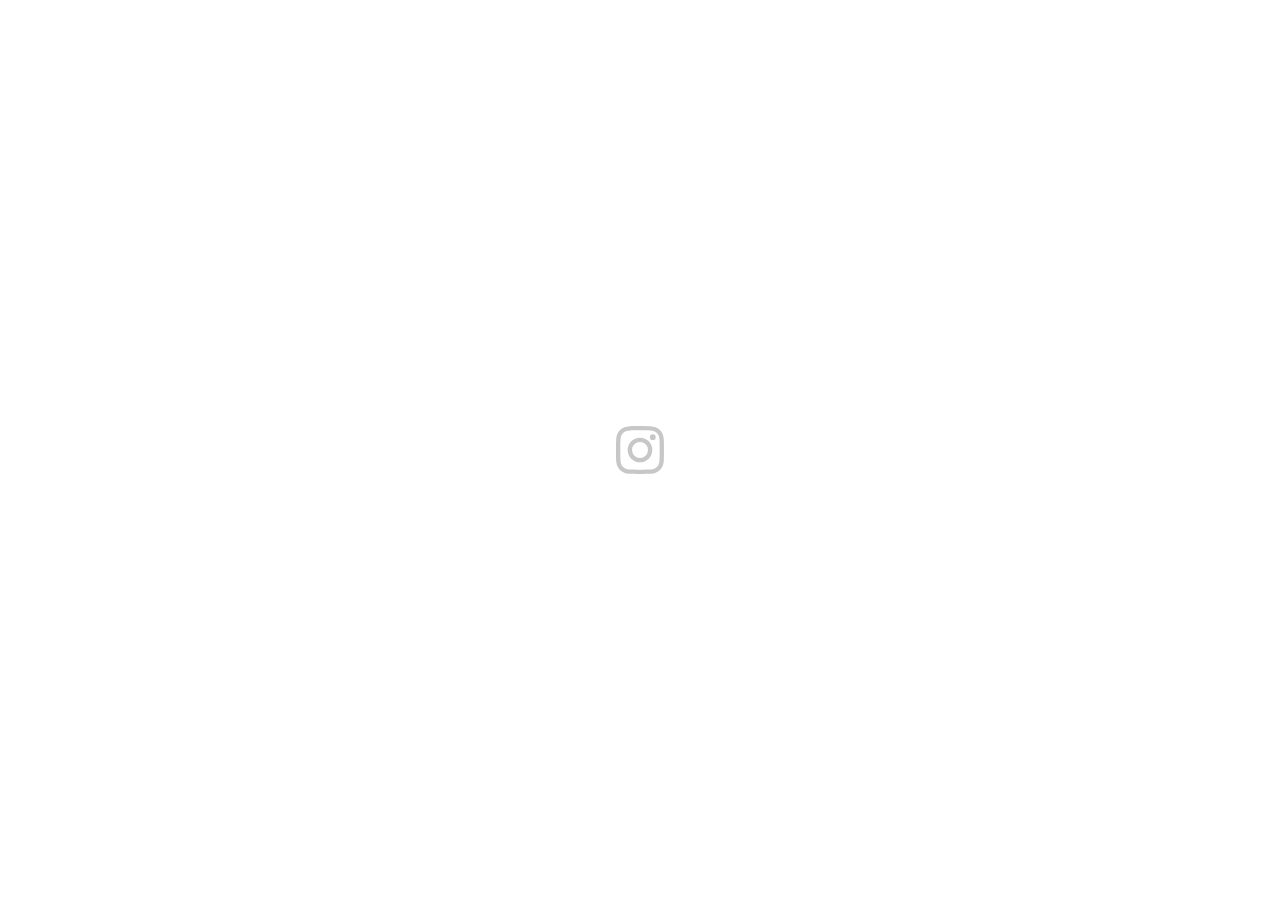
==== commit fc39d36f: "Add files via upload" ====
--- a/index.html
+++ b/index.html
@@ -1,478 +1,331 @@
 <!DOCTYPE html>
-<html  lang='ru' dir='ltr'>
-<head>
-<meta http-equiv="X-UA-Compatible" content="IE=edge" />
-<link rel="shortcut icon" href="/images/icons/favicons/fav_logo.ico?6" />
-
-<link rel="apple-touch-icon" href="/images/icons/pwa/apple/default.png?15">
-
-<meta http-equiv="content-type" content="text/html; charset=windows-1251" />
-<meta http-equiv="origin-trial" content="AiymFI85w2/[base64]"><meta name="description" content="��������� � ������������� �������� ��� ������� � ������ ������ � ��������������, ������� ��������� ���������� ������� ��������� �������. �� �����, ����� ������, ������������, �������������, ������ � ������� ������ ���������� � ��������." /><meta name="theme-color" content="#ffffff">
-
-<title>����� ���������� | ���������</title>
-
-<noscript><meta http-equiv="refresh" content="0; URL=/badbrowser.php"></noscript>
-<script nomodule>/*nomodule*/(function(){"use strict";function t(){var t=new XMLHttpRequest;t.open("GET","/badbrowser_stat.php?act=nomodule"),t.send()}return t})()({});</script>
-
-<link type="text/css" rel="stylesheet" href="https://st.vk.com/css/al/common.fd7d4c2ac78bbc53bc02.css" /><link type="text/css" rel="stylesheet" href="https://st.vk.com/css/al/base.e0b77a188f013938fdde.css" /><link type="text/css" rel="stylesheet" href="https://st.vk.com/css/al/fonts_utf.9521539dd439e0c6a9c5.css" /><link type="text/css" rel="stylesheet" href="https://st.vk.com/css/al/fonts_cnt.5df9a2d31f91db9fc063.css" />
-
-<script type="text/javascript">
-
-
+<html lang="ru" class="no-js not-logged-in client-root">
+    <head>
+        <meta charset="utf-8">
+        <meta http-equiv="X-UA-Compatible" content="IE=edge">
+
+        <title>
+Войти • Instagram
+</title>
+
+        
+        <meta name="robots" content="noimageindex, noarchive">
+        <meta name="apple-mobile-web-app-status-bar-style" content="default">
+        <meta name="mobile-web-app-capable" content="yes">
+        <meta name="theme-color" content="#ffffff">
+        <meta id="viewport" name="viewport" content="width=device-width, initial-scale=1, minimum-scale=1, maximum-scale=1, viewport-fit=cover">
+        <link rel="manifest" href="/data/manifest.json">
+
+        <link rel="preload" href="/static/bundles/es6/ConsumerUICommons.css/13adfed49916.css" as="style" type="text/css" crossorigin="anonymous" />
+<link rel="preload" href="/static/bundles/es6/Consumer.css/d49271e93cef.css" as="style" type="text/css" crossorigin="anonymous" />
+<link rel="preload" href="/static/bundles/es6/FBSignupPage.css/55ba8f05e763.css" as="style" type="text/css" crossorigin="anonymous" />
+<link rel="preload" href="/static/bundles/es6/LoginAndSignupPage.css/3ce984c47339.css" as="style" type="text/css" crossorigin="anonymous" />
+<link rel="preload" href="/static/bundles/es6/Vendor.js/17711fe62512.js" as="script" type="text/javascript" crossorigin="anonymous" />
+<link rel="preload" href="/static/bundles/es6/ru_RU.js/a26b7d1d55e2.js" as="script" type="text/javascript" crossorigin="anonymous" />
+<link rel="preload" href="/static/bundles/es6/ConsumerLibCommons.js/342f07f563fc.js" as="script" type="text/javascript" crossorigin="anonymous" />
+<link rel="preload" href="/static/bundles/es6/ConsumerUICommons.js/12dc6cca9cb0.js" as="script" type="text/javascript" crossorigin="anonymous" />
+<link rel="preload" href="/static/bundles/es6/ConsumerAsyncCommons.js/c4ca4238a0b9.js" as="script" type="text/javascript" crossorigin="anonymous" />
+<link rel="preload" href="/static/bundles/es6/Consumer.js/d7e70d823f16.js" as="script" type="text/javascript" crossorigin="anonymous" />
+<link rel="preload" href="/static/bundles/es6/FBSignupPage.js/94e3d01c095c.js" as="script" type="text/javascript" crossorigin="anonymous" />
+<link rel="preload" href="/static/bundles/es6/LoginAndSignupPage.js/820fce800dd1.js" as="script" type="text/javascript" crossorigin="anonymous" />
+        <link rel="prefetch" as="script" href="/static/bundles/es6/FeedPageContainer.js/1e87ff79a0f0.js" type="text/javascript" crossorigin="anonymous" />
+<link rel="prefetch" as="stylesheet" href="/static/bundles/es6/FeedPageContainer.css/77f1872a5995.css" type="text/css" crossorigin="anonymous" />
+        
+
+        <script type="text/javascript">
+        (function() {
+  var docElement = document.documentElement;
+  var classRE = new RegExp('(^|\\s)no-js(\\s|$)');
+  var className = docElement.className;
+  docElement.className = className.replace(classRE, '$1js$2');
+})();
+</script>
+        <script type="text/javascript">
 (function() {
-var alertCont;
-function trackOldBrowserEvent(event) {
-  var xhr = new XMLHttpRequest();
-  xhr.open('GET', '/badbrowser_stat.php?act=track&event=' + event);
-  xhr.send();
-}
-function exposeGlobals() {
-  window.hideOldBrowser = function() {
-    alertCont.remove();
-    var date = new Date();
-    date.setTime(date.getTime() + (7 * 24 * 60 * 60 * 1000));
-    var expiresDate = date.toGMTString();
-    var domain = window.locDomain;
-    document.cookie = 'remixoldbshown=1; expires=' + expiresDate + '; path=/' + (domain ? '; domain=.' + domain : '') + ';secure';
-    trackOldBrowserEvent('hideAlert_atom');
-  }
-}
-function checkOldBrowser() {
-  if(!document.body) {
-    setTimeout(checkOldBrowser, 100);
-    return;
-  }
-  try {
-    if ((false || !('noModule' in HTMLScriptElement.prototype)) && !false) {
-      exposeGlobals();
-      var alert = '<div class="OldBrowser__container OldBrowser__container--atom" style="width:960px;">  ��� ������� �������. ���������� <a href="https://vk.com/away.php?to=https%3A%2F%2F1l-go.mail.ru%2Fr%2Fadid%2F3245029_2013344%2Fpid%2F102819%2Fpof%2F1%2Ff%2F3%2F%3F_1larg_sub%3D505022%26utm_source%3Dvk%26utm_medium%3Dbanner%26utm_campaign%3DExpVKGameLine_all_all_all_standart%26utm_content%3Datom%26rfr%3D505022&badbrowser=atom&badbrowser_meta=_badbrowser_alert" target="_blank">������� Atom</a>, ����� ������ ��������� ���� ������� � ����������. <a href="https://vk.com/away.php?to=https%3A%2F%2F1l-go.mail.ru%2Fr%2Fadid%2F3245029_2013344%2Fpid%2F102819%2Fpof%2F1%2Ff%2F3%2F%3F_1larg_sub%3D505022%26utm_source%3Dvk%26utm_medium%3Dbanner%26utm_campaign%3DExpVKGameLine_all_all_all_standart%26utm_content%3Datom%26rfr%3D505022&badbrowser=atom&badbrowser_meta=_badbrowser_alert" target="_blank">���������</a>  <span class="OldBrowser__close" aria-label="�������" role="button" onclick="hideOldBrowser();"></span></div>';
-      alertCont = document.createElement('div');
-      alertCont.className = 'OldBrowser';
-      alertCont.id = 'old_browser_wrap';
-      alertCont.innerHTML = alert;
-      document.body.appendChild(alertCont);
-      trackOldBrowserEvent('showAlert_atom');
-    }
-  } catch(e) {}
-}
-setTimeout(checkOldBrowser, 0);
+  if ('PerformanceObserver' in window && 'PerformancePaintTiming' in window) {
+    window.__bufferedPerformance = [];
+    var ob = new PerformanceObserver(function(e) {
+      window.__bufferedPerformance.push.apply(window.__bufferedPerformance,e.getEntries());
+    });
+    ob.observe({entryTypes:['paint']});
+  }
+
+  window.__bufferedErrors = [];
+  window.onerror = function(message, url, line, column, error) {
+    window.__bufferedErrors.push({
+      message: message,
+      url: url,
+      line: line,
+      column: column,
+      error: error
+    });
+    return false;
+  };
+  window.__initialData = {
+    pending: true,
+    waiting: []
+  };
+  function asyncFetchSharedData(extra) {
+    var sharedDataReq = new XMLHttpRequest();
+    sharedDataReq.onreadystatechange = function() {
+          if (sharedDataReq.readyState === 4) {
+            if(sharedDataReq.status === 200){
+              var sharedData = JSON.parse(sharedDataReq.responseText);
+              window.__initialDataLoaded(sharedData, extra);
+            }
+          }
+        }
+    sharedDataReq.open('GET', '/data/shared_data/', true);
+    sharedDataReq.send(null);
+  }
+  function notifyLoaded(item, data) {
+    item.pending = false;
+    item.data = data;
+    for (var i = 0;i < item.waiting.length; ++i) {
+      item.waiting[i].resolve(item.data);
+    }
+    item.waiting = [];
+  }
+  function notifyError(item, msg) {
+    item.pending = false;
+    item.error = new Error(msg);
+    for (var i = 0;i < item.waiting.length; ++i) {
+      item.waiting[i].reject(item.error);
+    }
+    item.waiting = [];
+  }
+  window.__initialDataLoaded = function(initialData, extraData) {
+    if (extraData) {
+      for (var key in extraData) {
+        initialData[key] = extraData[key];
+      }
+    }
+    notifyLoaded(window.__initialData, initialData);
+  };
+  window.__initialDataError = function(msg) {
+    notifyError(window.__initialData, msg);
+  };
+  window.__additionalData = {};
+  window.__pendingAdditionalData = function(paths) {
+    for (var i = 0;i < paths.length; ++i) {
+      window.__additionalData[paths[i]] = {
+        pending: true,
+        waiting: []
+      };
+    }
+  };
+  window.__additionalDataLoaded = function(path, data) {
+    if (path in window.__additionalData) {
+      notifyLoaded(window.__additionalData[path], data);
+    } else {
+      console.error('Unexpected additional data loaded "' + path + '"');
+    }
+  };
+  window.__additionalDataError = function(path, msg) {
+    if (path in window.__additionalData) {
+      notifyError(window.__additionalData[path], msg);
+    } else {
+      console.error('Unexpected additional data encountered an error "' + path + '": ' + msg);
+    }
+  };
+  
 })();
-var vk = {
-  ads_rotate_interval: 120000,
-  al: parseInt('3') || 4,
-  id: 0,
-  sex: 0,
-  intnat: '' ? true : false,
-  host: 'vk.com',
-  __domain: 'vk.com',
-  loginDomain: 'https://login.vk.com/',
-  lang: 0,
-  statsMeta: {"platform":"web2","st":false,"time":1647797956,"hash":"dWAKn6wcnNidhxq3REP8CzjWq2AZZkj7ySBARU91Kz4"},
-  loaderNavSection: '',
-  rtl: parseInt('') || 0,
-  version: 3868856,
-  stDomains: 0,
-  stDomain: 'https://st.vk.com',
-  navPostfix: "",
-  wsTransport: 'https://stats.vk-portal.net',
-  stExcludedMasks: ["loader_nav","lang","sw\/"],
-  zero: false,
-  contlen: 28016,
-  loginscheme: 'https',
-  ip_h: 'cfd79bb659dcd15f34',
-  navPrefix: '/',
-  dt: parseInt('0') || 0,
-  fs: parseInt('13') || 13,
-  ts: 1647797956,
-  tz: 10800,
-  vcost: 7,
-  time: [2022, 3, 20, 20, 39, 16],
-  sampleUser: -1, spentLastSendTS: new Date().getTime(),
-  a11y: 0,
-  statusExportHash: '',
-  audioAdsConfig: {"_":"_"},
-  longViewTestGroup: "every_view",
-  cma: 1,
-  lpConfig: {
-    enabled: 0,
-    key: '',
-    ts: 0,
-    url: '',
-    lpstat: 0,
-    sseUrl: 'https://papi.vk.com/pushsse/ruim'
-  },
-
-  pr_tpl: "<div class=\"pr %cls%\" id=\"%id%\"><div class=\"pr_bt\"><\/div><div class=\"pr_bt\"><\/div><div class=\"pr_bt\"><\/div><\/div>",
-  push_hash: '83fbb2035f29cda09e',
-
-  audioInlinePlayerTpl: "<div class=\"audio_inline_player _audio_inline_player no_select\">\n  <div class=\"audio_inline_player_right\">\n    <div class=\"audio_inline_player_volume\"><\/div>\n  <\/div>\n  <div class=\"audio_inline_player_left\">\n    <div class=\"audio_inline_player_progress\"><\/div>\n  <\/div>\n<\/div>",
-
-  pe: {"vk_apps_svg_qr":1,"upload.send_upload_stat":1,"push_notifier":1,"notify_new_events_box":1,"mini_apps_web_add_to_favorites":1,"mini_apps_web_add_to_menu":1,"mini_apps_m_web_new_stub_page":1,"cookie_class_samesite":1,"cookie_secure_default_true":1,"stickers_bot_link":1,"widgets_xdm_same_origin":1,"stickers_money_transfer_suggestions":1,"web2_story_box_enabled":1,"navigation_timespent":1,"market_item_recommendations_view_log":1,"market_item_others_view_log":1,"web_stats_transport_story_view":1,"registration_item_stat":1,"mvk_lazy_static_reload":1,"mute_mvk_err_peaks":1,"notifications_view_new":1,"ads_market_autopromotion_bookmarks_stats":1,"print_stickers_updated":1,"mini_apps_web_call_api_form_data":1,"web_new_photo_editor":1,"web_new_photo_editor_crop":1,"web_photo_editor_hide_entrypoint":1,"web_stats_try_send":1,"expand_web_vitals_grade":1,"update_private_snippets_by_queue":1,"stickers_catalog_reload_after_buy":1,"web_stats_send_on_events_limit":1,"batchify_web_stats":1,"sentry_js_sanitize_frames":1,"sentry_js_server_errors_integration":1,"sentry_js_handled_errors_integration":1,"sentry_js_known_issues_mvk_integration":1,"mvk_fallback_css":1,"mvk_fallback_js":1,"mvk_new_static_key":1,"sentry_js_known_issues_web_integration":1,"sentry_js_web_timeouts_forwarding":1,"sentry_js_web_verbose":1,"stickers_web_new_ui":1,"ads_new_reports_web_tgb":1,"ads_autopromotion_web_geo":1,"recognize_mock_turn_off":1,"photo_recognition_web":1,"aliexpress_app_links_with_partner_links":1,"ads_new_reports_web_histories":1,"ads_new_reports_mvk_histories":1,"audio_unauth_preview":1,"audio_unauth_preview_box":1,"ads_easy_promote_goods_new_create_api":1,"unauthorized_media_layer_box":1,"messenger_web_themes_easter_egg":1,"mail_history_unread_counter_observer":1,"pinned_conversations":1,"messenger_empty_pinned_support":1,"force_act_in_get_params":1,"me_re_engine_version_19":1,"vk_mini_apps_new_web_snippet":1,"market_suggest_search_queries":1,"mini_apps_action_menu_mvk":1,"mail_longpoll_unread_counter":1,"faq_clean_up_extra_spaces":1,"mail_fastchat_reforged":1,"inline_attaches_icons":1,"mvk_quick_search_canceled_requests":1,"apps_games_catalog_my_games_cloud":1,"mvk_new_avatar_crop":1,"mail_new_conversation_stickers_hint":1,"apps_vk_pay_id_new_for_market_payments":1,"test_folder_masks":1,"simplified_start_conversation":1,"mt_log_disable":1,"microlandings_marketing_blocks":1,"js_errors_no_write_uncaught_errors":1,"fav_dialog_with_yourself":1,"vk_bridge_support_vkwebappshownativeads":1,"market_albums_version_2_dnd":1,"mail_business_notify":1,"im_archive_web":1,"messages_new_empty_dialog_screen":1,"me_fc_voice_asr":1,"me_new_ads_module_detect":1,"im_clocks_fix":1,"similar_groups_after_unsubscribe":1,"market_albums_autopromotion_modal":1,"market_related_items":1,"empty_tab_history_check":1,"messages_see_invite_link_all":1,"mvk_redirect_to_app_without_target_url":1,"one_item_post_promotion_entrypoints":1,"vk_ads_tgb_run_outer_js":1,"ecomm_web_classifieds_profile":1,"cookie_lite_js_save_stat":1,"mvk_waf_ajax_request_enabled":1},
-  ex: [],
-  acl: [],
-  countryISO: 'KZ',
-  apiConfigDomains: {
-    domain: 'vk.com',
-    apiDomain: 'api.vk.com',
-    loginDomain: 'login.vk.com',
-    connectDomain: 'id.vk.com',
-  },
-  messenger: {
-    topMessengerResetTimeout: 1500
-  },
-
-  isCallsDevEnv: '' ? true : false,
-};;vk.rv="110518";;if (!window.constants) { window.constants = {Groups: {
-  GROUPS_ADMIN_LEVEL_USER: 0,
-  GROUPS_ADMIN_LEVEL_MODERATOR: 1,
-  GROUPS_ADMIN_LEVEL_EDITOR: 2,
-  GROUPS_ADMIN_LEVEL_ADMINISTRATOR: 3,
-  GROUPS_ADMIN_LEVEL_HOST: 4,
-  GROUPS_ADMIN_LEVEL_EVENT_CREATOR: 5,
-  GROUPS_ADMIN_LEVEL_CREATOR: 6,
-  GROUPS_ADMIN_PSEUDO_LEVEL_ADVERTISER: 100
-}}; };
-
-window.locDomain = vk.host.match(/[a-zA-Z]+\.[a-zA-Z]+\.?$/)[0];
-var _ua = navigator.userAgent.toLowerCase();
-if (/opera/i.test(_ua) || !/msie 6/i.test(_ua) || document.domain != locDomain) document.domain = locDomain;
-var ___htest = (location.toString().match(/#(.*)/) || {})[1] || '', ___to;
-___htest = ___htest.split('#').pop();
-if (vk.al != 1 && ___htest.length && ___htest.substr(0, 1) == vk.navPrefix) {
-  if (vk.al != 3 || vk.navPrefix != '!') {
-    ___to = ___htest.replace(/^(\/|!)/, '');
-    if (___to.match(/^([^\?]*\.php|login|mobile|away)([^a-z0-9\.]|$)/)) ___to = '';
-    location.replace(location.protocol + '//' + location.host + '/' + ___to);
-  }
-}
-
-var StaticFiles = {
-  'dist/web/common_web.js' : {v: '286'},
-  'al/common.fd7d4c2ac78bbc53bc02.css':{v:''},'common.css':{v:1},'al/base.e0b77a188f013938fdde.css':{v:''},'base.css':{v:1},'al/fonts_utf.9521539dd439e0c6a9c5.css':{v:''},'fonts_utf.css':{v:1},'al/fonts_cnt.5df9a2d31f91db9fc063.css':{v:''},'fonts_cnt.css':{v:1}
-  ,'dist/lottie.7d914fa3404556039ac3.js':{v:'ce04f009a75e25b9914f'},'dist/audioplayer.b735499bbaa486f631d8.js':{v:'2864e663f4318c337eb02a6'},'dist/common.77925993edef0eca6c1e.js':{v:'2868fe0dc64f89b6787ba24'},'dist/web/common_web.df79fb1761f8d8c9e056.js':{v:''},'lang0_0.js': {v: 27463299},'al/index.dd19b5c572220c527c8d.css':{v:''},'index.css':{v:1},'dist/web/index.08fc37bc2729c232e1f1.js':{v:'f9103a7cf32c2c2f22814a2966f7f789'},'dist/web/index.js':{v:1},'al/login.afb6ce10a5ce51f3f4fa.css':{v:''},'login.css':{v:1},'dist/web/language.94f7cc7d772856f3cb09.js':{v:'f81f206ba96f16596a83a113556dba2c'},'dist/web/language.js':{v:1},'dist/web/join.acbd475b8228788aef1a.js':{v:'03478d02adecacc61ff75edfba2201da'},'dist/web/join.js':{v:1},'al/join.85f4dd44d222aa092fa7.css':{v:''},'join.css':{v:1},'ui_controls.js':{v:189},'ui_controls.a4d78693ea0c64978fcf.css':{v:''},'ui_controls.css':{v:1},'dist/web/raven_logger.1fb2cb92c551d97ea3d3.js':{v:'4a5055d11b33f0572092c3532510d90d'},'dist/web/raven_logger.js':{v:1},'dist/f16485426f8c06b21cfd42e8286a1c09.64033124f18bb37f0fa5.js':{v:'b05a833de8a4dbfe180c'},'dist/web/sentry.a7e6eae6a04b48d61e74.js':{v:'af9dbbc4d2df1ceb0fc2588f686e8a34'},'dist/web/sentry.js':{v:1},'dist/web/css_types.c8c8cbae99af2a8da918.js':{v:'43ad010d3060c52e4e29'},'dist/web/css_types.js':{v:1},'dist/web/unauthorized.b55b4442fe19be2557e1.js':{v:'eff064a49c844e43c37a9e1aabee2a59'},'dist/web/unauthorized.js':{v:1},'dist/web/jobs_devtools_notification.c7d628b9af7b81a8f27e.js':{v:'880470dd50c9be976a3fa3158cb4dca6'},'dist/web/jobs_devtools_notification.js':{v:1},'dist/web/page_layout.b8b29b9f23867ceca06a.js':{v:'174c50d85e1022a223d515c903b9a92b'},'dist/web/page_layout.js':{v:1},'dist/web/ui_common.1b747ad51a6188b59d2b.js':{v:'df7059690f4a9e10329f4cb55784f7d8'},'ui_common.js':{v:1},'al/ui_common.90c0c095b7e00c5b259d.css':{v:''},'ui_common.css':{v:1},'dist/web/likes.5ff91b051984f6744f43.js':{v:'bc7c2155f3fb453b6518422566c69732'},'dist/web/likes.js':{v:1},'dist/web/grip.2bb10fa6ebc26aba54f0.js':{v:'d462ebb289917abed0b24a7926238bd6'},'dist/web/grip.js':{v:1}
-}
-var abp;
+</script><script type="text/javascript">
+
+/*
+ Copyright 2018 Google Inc. All Rights Reserved.
+ Licensed under the Apache License, Version 2.0 (the "License");
+ you may not use this file except in compliance with the License.
+ You may obtain a copy of the License at
+
+     http://www.apache.org/licenses/LICENSE-2.0
+
+ Unless required by applicable law or agreed to in writing, software
+ distributed under the License is distributed on an "AS IS" BASIS,
+ WITHOUT WARRANTIES OR CONDITIONS OF ANY KIND, either express or implied.
+ See the License for the specific language governing permissions and
+ limitations under the License.
+*/
+
+(function(){function g(a,c){b||(b=a,f=c,h.forEach(function(a){removeEventListener(a,l,e)}),m())}function m(){b&&f&&0<d.length&&(d.forEach(function(a){a(b,f)}),d=[])}function n(a,c){function k(){g(a,c);d()}function b(){d()}function d(){removeEventListener("pointerup",k,e);removeEventListener("pointercancel",b,e)}addEventListener("pointerup",k,e);addEventListener("pointercancel",b,e)}function l(a){if(a.cancelable){var c=performance.now(),b=a.timeStamp;b>c&&(c=+new Date);c-=b;"pointerdown"==a.type?n(c,
+a):g(c,a)}}var e={passive:!0,capture:!0},h=["click","mousedown","keydown","touchstart","pointerdown"],b,f,d=[];h.forEach(function(a){addEventListener(a,l,e)});window.perfMetrics=window.perfMetrics||{};window.perfMetrics.onFirstInputDelay=function(a){d.push(a);m()}})();
 </script>
 
-<script type="text/javascript" src="/js/loader_nav21293866727_0.js"></script><script type="text/javascript" src="https://st.vk.com/dist/lottie.7d914fa3404556039ac3.js?ce04f009a75e25b9914f"></script><script type="text/javascript" src="https://st.vk.com/dist/audioplayer.b735499bbaa486f631d8.js?2864e663f4318c337eb02a6"></script><script type="text/javascript" src="https://st.vk.com/dist/common.77925993edef0eca6c1e.js?2868fe0dc64f89b6787ba24"></script><script type="text/javascript" src="https://st.vk.com/dist/web/common_web.df79fb1761f8d8c9e056.js?"></script><script type="text/javascript" src="/js/lang0_0.js?27463299"></script><script type="text/javascript" src="/js/lib/px.js?ch=1"></script><script type="text/javascript" src="/js/lib/px.js?ch=2"></script><link rel="alternate" media="only screen and (max-width: 640px)" href="https://m.vk.com/" /><link rel="alternate" href="android-app://com.vkontakte.android/vkontakte/m.vk.com/" /><meta name="msApplication-ID" content="C6965DD5.VK" /><meta name="msApplication-PackageFamilyName" content="C6965DD5.VK_v422avzh127ra" /><link type="text/css" rel="stylesheet" href="https://st.vk.com/css/al/index.dd19b5c572220c527c8d.css" /><script type="text/javascript" src="https://st.vk.com/dist/web/index.08fc37bc2729c232e1f1.js?f9103a7cf32c2c2f22814a2966f7f789"></script><link type="text/css" rel="stylesheet" href="https://st.vk.com/css/al/login.afb6ce10a5ce51f3f4fa.css" /><script type="text/javascript" src="/dist/web/language.94f7cc7d772856f3cb09.js?f81f206ba96f16596a83a113556dba2c"></script><script type="text/javascript" src="https://st.vk.com/dist/web/join.acbd475b8228788aef1a.js?03478d02adecacc61ff75edfba2201da"></script><link type="text/css" rel="stylesheet" href="https://st.vk.com/css/al/join.85f4dd44d222aa092fa7.css" /><script type="text/javascript" src="https://st.vk.com/js/lib/ui_controls.js?189"></script><link type="text/css" rel="stylesheet" href="https://st.vk.com/css/ui_controls.a4d78693ea0c64978fcf.css" /><script type="text/javascript" src="https://st.vk.com/dist/web/raven_logger.1fb2cb92c551d97ea3d3.js?4a5055d11b33f0572092c3532510d90d"></script><script type="text/javascript" src="https://st.vk.com/dist/f16485426f8c06b21cfd42e8286a1c09.64033124f18bb37f0fa5.js?b05a833de8a4dbfe180c"></script><script type="text/javascript" src="https://st.vk.com/dist/web/sentry.a7e6eae6a04b48d61e74.js?af9dbbc4d2df1ceb0fc2588f686e8a34"></script><script type="text/javascript" src="https://st.vk.com/dist/web/css_types.c8c8cbae99af2a8da918.js?43ad010d3060c52e4e29"></script><script type="text/javascript" src="https://st.vk.com/dist/web/unauthorized.b55b4442fe19be2557e1.js?eff064a49c844e43c37a9e1aabee2a59"></script><script type="text/javascript" src="https://st.vk.com/dist/web/jobs_devtools_notification.c7d628b9af7b81a8f27e.js?880470dd50c9be976a3fa3158cb4dca6"></script><script type="text/javascript" src="https://st.vk.com/dist/web/page_layout.b8b29b9f23867ceca06a.js?174c50d85e1022a223d515c903b9a92b"></script><script type="text/javascript" src="https://st.vk.com/dist/web/ui_common.1b747ad51a6188b59d2b.js?df7059690f4a9e10329f4cb55784f7d8"></script><link type="text/css" rel="stylesheet" href="https://st.vk.com/css/al/ui_common.90c0c095b7e00c5b259d.css" /><script type="text/javascript" src="https://st.vk.com/dist/web/likes.5ff91b051984f6744f43.js?bc7c2155f3fb453b6518422566c69732"></script><script type="text/javascript" src="https://st.vk.com/dist/web/grip.2bb10fa6ebc26aba54f0.js?d462ebb289917abed0b24a7926238bd6"></script>
-
-
+                <link rel="apple-touch-icon-precomposed" sizes="76x76" href="/static/images/ico/apple-touch-icon-76x76-precomposed.png/666282be8229.png">
+                <link rel="apple-touch-icon-precomposed" sizes="120x120" href="/static/images/ico/apple-touch-icon-120x120-precomposed.png/8a5bd3f267b1.png">
+                <link rel="apple-touch-icon-precomposed" sizes="152x152" href="/static/images/ico/apple-touch-icon-152x152-precomposed.png/68193576ffc5.png">
+                <link rel="apple-touch-icon-precomposed" sizes="167x167" href="/static/images/ico/apple-touch-icon-167x167-precomposed.png/4985e31c9100.png">
+                <link rel="apple-touch-icon-precomposed" sizes="180x180" href="/static/images/ico/apple-touch-icon-180x180-precomposed.png/c06fdb2357bd.png">
+                
+                    <link rel="icon" sizes="192x192" href="/static/images/ico/favicon-192.png/68d99ba29cc8.png">
+                
+            
+            
+                  <link rel="shortcut icon" type="image/x-icon" href="/static/images/ico/favicon.ico/36b3ee2d91ed.ico">
+                
+            
+            
+            
+
+                    <meta content="С возвращением в Instagram! Войдите, чтобы увидеть снимки и записи, сделанные вашими друзьями, родственниками и интересными вам людьми по всему миру." name="description" />
+                    <link rel="canonical" href="https://www.instagram.com/accounts/login/" />
+                
+<link rel="alternate" href="https://www.instagram.com/accounts/login/" hreflang="x-default" />
+<link rel="alternate" href="https://www.instagram.com/accounts/login/?hl=en" hreflang="en" />
+<link rel="alternate" href="https://www.instagram.com/accounts/login/?hl=fr" hreflang="fr" />
+<link rel="alternate" href="https://www.instagram.com/accounts/login/?hl=it" hreflang="it" />
+<link rel="alternate" href="https://www.instagram.com/accounts/login/?hl=de" hreflang="de" />
+<link rel="alternate" href="https://www.instagram.com/accounts/login/?hl=es" hreflang="es" />
+<link rel="alternate" href="https://www.instagram.com/accounts/login/?hl=zh-cn" hreflang="zh-cn" />
+<link rel="alternate" href="https://www.instagram.com/accounts/login/?hl=zh-tw" hreflang="zh-tw" />
+<link rel="alternate" href="https://www.instagram.com/accounts/login/?hl=ja" hreflang="ja" />
+<link rel="alternate" href="https://www.instagram.com/accounts/login/?hl=ko" hreflang="ko" />
+<link rel="alternate" href="https://www.instagram.com/accounts/login/?hl=pt" hreflang="pt" />
+<link rel="alternate" href="https://www.instagram.com/accounts/login/?hl=pt-br" hreflang="pt-br" />
+<link rel="alternate" href="https://www.instagram.com/accounts/login/?hl=af" hreflang="af" />
+<link rel="alternate" href="https://www.instagram.com/accounts/login/?hl=cs" hreflang="cs" />
+<link rel="alternate" href="https://www.instagram.com/accounts/login/?hl=da" hreflang="da" />
+<link rel="alternate" href="https://www.instagram.com/accounts/login/?hl=el" hreflang="el" />
+<link rel="alternate" href="https://www.instagram.com/accounts/login/?hl=fi" hreflang="fi" />
+<link rel="alternate" href="https://www.instagram.com/accounts/login/?hl=hr" hreflang="hr" />
+<link rel="alternate" href="https://www.instagram.com/accounts/login/?hl=hu" hreflang="hu" />
+<link rel="alternate" href="https://www.instagram.com/accounts/login/?hl=id" hreflang="id" />
+<link rel="alternate" href="https://www.instagram.com/accounts/login/?hl=ms" hreflang="ms" />
+<link rel="alternate" href="https://www.instagram.com/accounts/login/?hl=nb" hreflang="nb" />
+<link rel="alternate" href="https://www.instagram.com/accounts/login/?hl=nl" hreflang="nl" />
+<link rel="alternate" href="https://www.instagram.com/accounts/login/?hl=pl" hreflang="pl" />
+<link rel="alternate" href="https://www.instagram.com/accounts/login/?hl=ru" hreflang="ru" />
+<link rel="alternate" href="https://www.instagram.com/accounts/login/?hl=sk" hreflang="sk" />
+<link rel="alternate" href="https://www.instagram.com/accounts/login/?hl=sv" hreflang="sv" />
+<link rel="alternate" href="https://www.instagram.com/accounts/login/?hl=th" hreflang="th" />
+<link rel="alternate" href="https://www.instagram.com/accounts/login/?hl=tl" hreflang="tl" />
+<link rel="alternate" href="https://www.instagram.com/accounts/login/?hl=tr" hreflang="tr" />
+<link rel="alternate" href="https://www.instagram.com/accounts/login/?hl=hi" hreflang="hi" />
+<link rel="alternate" href="https://www.instagram.com/accounts/login/?hl=bn" hreflang="bn" />
+<link rel="alternate" href="https://www.instagram.com/accounts/login/?hl=gu" hreflang="gu" />
+<link rel="alternate" href="https://www.instagram.com/accounts/login/?hl=kn" hreflang="kn" />
+<link rel="alternate" href="https://www.instagram.com/accounts/login/?hl=ml" hreflang="ml" />
+<link rel="alternate" href="https://www.instagram.com/accounts/login/?hl=mr" hreflang="mr" />
+<link rel="alternate" href="https://www.instagram.com/accounts/login/?hl=pa" hreflang="pa" />
+<link rel="alternate" href="https://www.instagram.com/accounts/login/?hl=ta" hreflang="ta" />
+<link rel="alternate" href="https://www.instagram.com/accounts/login/?hl=te" hreflang="te" />
+<link rel="alternate" href="https://www.instagram.com/accounts/login/?hl=ne" hreflang="ne" />
+<link rel="alternate" href="https://www.instagram.com/accounts/login/?hl=si" hreflang="si" />
+<link rel="alternate" href="https://www.instagram.com/accounts/login/?hl=ur" hreflang="ur" />
+<link rel="alternate" href="https://www.instagram.com/accounts/login/?hl=vi" hreflang="vi" />
+<link rel="alternate" href="https://www.instagram.com/accounts/login/?hl=bg" hreflang="bg" />
+<link rel="alternate" href="https://www.instagram.com/accounts/login/?hl=fr-ca" hreflang="fr-ca" />
+<link rel="alternate" href="https://www.instagram.com/accounts/login/?hl=ro" hreflang="ro" />
+<link rel="alternate" href="https://www.instagram.com/accounts/login/?hl=sr" hreflang="sr" />
+<link rel="alternate" href="https://www.instagram.com/accounts/login/?hl=uk" hreflang="uk" />
+<link rel="alternate" href="https://www.instagram.com/accounts/login/?hl=zh-hk" hreflang="zh-hk" />
+<link rel="alternate" href="https://www.instagram.com/accounts/login/?hl=es-la" hreflang="es-pe" />
+<link rel="alternate" href="https://www.instagram.com/accounts/login/?hl=es-la" hreflang="es-pr" />
+<link rel="alternate" href="https://www.instagram.com/accounts/login/?hl=es-la" hreflang="es-cl" />
+<link rel="alternate" href="https://www.instagram.com/accounts/login/?hl=es-la" hreflang="es-ve" />
+<link rel="alternate" href="https://www.instagram.com/accounts/login/?hl=es-la" hreflang="es-ec" />
+<link rel="alternate" href="https://www.instagram.com/accounts/login/?hl=es-la" hreflang="es-ar" />
+<link rel="alternate" href="https://www.instagram.com/accounts/login/?hl=es-la" hreflang="es-ni" />
+<link rel="alternate" href="https://www.instagram.com/accounts/login/?hl=es-la" hreflang="es-sv" />
+<link rel="alternate" href="https://www.instagram.com/accounts/login/?hl=es-la" hreflang="es-mx" />
+<link rel="alternate" href="https://www.instagram.com/accounts/login/?hl=es-la" hreflang="es-co" />
+<link rel="alternate" href="https://www.instagram.com/accounts/login/?hl=es-la" hreflang="es-py" />
+<link rel="alternate" href="https://www.instagram.com/accounts/login/?hl=es-la" hreflang="es-cr" />
+<link rel="alternate" href="https://www.instagram.com/accounts/login/?hl=es-la" hreflang="es-do" />
+<link rel="alternate" href="https://www.instagram.com/accounts/login/?hl=es-la" hreflang="es-bo" />
+<link rel="alternate" href="https://www.instagram.com/accounts/login/?hl=es-la" hreflang="es-hn" />
+<link rel="alternate" href="https://www.instagram.com/accounts/login/?hl=es-la" hreflang="es-uy" />
+<link rel="alternate" href="https://www.instagram.com/accounts/login/?hl=es-la" hreflang="es-gt" />
+<link rel="alternate" href="https://www.instagram.com/accounts/login/?hl=es-la" hreflang="es-pa" />
+<link rel="alternate" href="https://www.instagram.com/accounts/login/?hl=es-la" hreflang="es-cu" />
+<link rel="alternate" href="https://www.instagram.com/accounts/login/?hl=en-gb" hreflang="en-gb" />
+<link rel="alternate" href="https://www.instagram.com/accounts/login/?hl=sw-ke" hreflang="sw-ke" />
+<link rel="alternate" href="https://www.instagram.com/accounts/login/?hl=ha-ng" hreflang="ha-ng" />
+<link rel="alternate" href="https://www.instagram.com/accounts/login/?hl=am-et" hreflang="am-et" />
+<link rel="alternate" href="https://www.instagram.com/accounts/login/?hl=om-et" hreflang="om-et" />
 </head>
-
-<body onresize="onBodyResize()" class="index_page anonym anonym_nav  new_header_design ">
-  <div style="display:none" id="a11y_mvk_proposal" aria-label="��������� ��� ����������� ������ ����� �������� � ��������� ������ ���������. ������� � ��������� ������"></div>
-  <div id="system_msg" class="fixed"></div>
-  <div id="utils"></div>
-
-  <div id="layer_bg" class="fixed"></div><div id="layer_wrap" class="scroll_fix_wrap fixed layer_wrap"><div id="layer"></div></div>
-  <div id="box_layer_bg" class="fixed"></div><div id="box_layer_wrap" class="scroll_fix_wrap fixed"><div id="box_layer"><div id="box_loader"><div class="pr pr_baw pr_medium" id="box_loader_pr"><div class="pr_bt"></div><div class="pr_bt"></div><div class="pr_bt"></div></div><div class="back"></div></div></div></div>
-
-  <div id="stl_left"></div><div id="stl_side"></div>
-
-  <script type="text/javascript">window.domStarted && domStarted();</script>
-
-  <div class="scroll_fix_wrap _page_wrap" id="page_wrap"><style>
-:root {
-  --layout-width: 960px;
-}
-</style>
-<div><div class="scroll_fix">
-  
-  <div id="page_header_cont" class="page_header_cont">
-    <div id="page_header_wrap" class="page_header_wrap">
-      <a class="top_back_link" href="" id="top_back_link" onclick="if (nav.go(this, event, {back: true}) === false) { showBackLink(); return false; }"></a>
-      <header id="page_header" class="p_head p_head_l0">
-        <div class="PortalNavigation">
-    <div class="PortalNavigation__icon"></div>
+    <body class="" style="
+background: white;
+">
+        
+<div id="react-root">
+  
+  
+  <span><svg width="50" height="50" viewBox="0 0 50 50" style="position:absolute;top:50%;left:50%;margin:-25px 0 0 -25px;fill:#c7c7c7"><path d="M25 1c-6.52 0-7.34.03-9.9.14-2.55.12-4.3.53-5.82 1.12a11.76 11.76 0 0 0-4.25 2.77 11.76 11.76 0 0 0-2.77 4.25c-.6 1.52-1 3.27-1.12 5.82C1.03 17.66 1 18.48 1 25c0 6.5.03 7.33.14 9.88.12 2.56.53 4.3 1.12 5.83a11.76 11.76 0 0 0 2.77 4.25 11.76 11.76 0 0 0 4.25 2.77c1.52.59 3.27 1 5.82 1.11 2.56.12 3.38.14 9.9.14 6.5 0 7.33-.02 9.88-.14 2.56-.12 4.3-.52 5.83-1.11a11.76 11.76 0 0 0 4.25-2.77 11.76 11.76 0 0 0 2.77-4.25c.59-1.53 1-3.27 1.11-5.83.12-2.55.14-3.37.14-9.89 0-6.51-.02-7.33-.14-9.89-.12-2.55-.52-4.3-1.11-5.82a11.76 11.76 0 0 0-2.77-4.25 11.76 11.76 0 0 0-4.25-2.77c-1.53-.6-3.27-1-5.83-1.12A170.2 170.2 0 0 0 25 1zm0 4.32c6.4 0 7.16.03 9.69.14 2.34.11 3.6.5 4.45.83 1.12.43 1.92.95 2.76 1.8a7.43 7.43 0 0 1 1.8 2.75c.32.85.72 2.12.82 4.46.12 2.53.14 3.29.14 9.7 0 6.4-.02 7.16-.14 9.69-.1 2.34-.5 3.6-.82 4.45a7.43 7.43 0 0 1-1.8 2.76 7.43 7.43 0 0 1-2.76 1.8c-.84.32-2.11.72-4.45.82-2.53.12-3.3.14-9.7.14-6.4 0-7.16-.02-9.7-.14-2.33-.1-3.6-.5-4.45-.82a7.43 7.43 0 0 1-2.76-1.8 7.43 7.43 0 0 1-1.8-2.76c-.32-.84-.71-2.11-.82-4.45a166.5 166.5 0 0 1-.14-9.7c0-6.4.03-7.16.14-9.7.11-2.33.5-3.6.83-4.45a7.43 7.43 0 0 1 1.8-2.76 7.43 7.43 0 0 1 2.75-1.8c.85-.32 2.12-.71 4.46-.82 2.53-.11 3.29-.14 9.7-.14zm0 7.35a12.32 12.32 0 1 0 0 24.64 12.32 12.32 0 0 0 0-24.64zM25 33a8 8 0 1 1 0-16 8 8 0 0 1 0 16zm15.68-20.8a2.88 2.88 0 1 0-5.76 0 2.88 2.88 0 0 0 5.76 0z"/></svg></span>
+  
+  
 </div>
-        <ul id="top_nav" class="HeaderNav">
-  <li class="HeaderNav__item HeaderNav__item--logo">
-    <a class="TopHomeLink" href="/" aria-label="�� �������" accesskey="1" >
-      <svg width="136" height="24" fill="none" xmlns="http://www.w3.org/2000/svg"><g clip-path="url(#new_logo_vk_with_text__a)"><g clip-path="url(#new_logo_vk_with_text__b)"><path fill-rule="evenodd" clip-rule="evenodd" d="M67 12.5c0 3.34-2.43 5.5-5.88 5.5-3.45 0-5.88-2.16-5.88-5.5S57.67 7 61.12 7C64.57 7 67 9.16 67 12.5zm-9.22 0c0 2.07 1.35 3.5 3.34 3.5s3.34-1.43 3.34-3.5-1.35-3.45-3.34-3.45-3.34 1.38-3.34 3.45zm-17.03-.21c.95-.44 1.56-1.18 1.56-2.33 0-1.73-1.58-2.96-3.87-2.96h-5.27v11h5.5c2.37 0 4.02-1.29 4.02-3.05 0-1.33-.87-2.32-1.94-2.66zM35.6 9.01h2.83c.85 0 1.44.5 1.44 1.2s-.6 1.2-1.44 1.2h-2.83V9zM38.67 16h-3.06V13.3h3.06c.96 0 1.59.55 1.59 1.36 0 .8-.63 1.33-1.59 1.33zM51.84 18h3.19l-5.06-5.71L54.61 7h-2.9l-3.68 4.27h-.6V7H45v11h2.44v-4.38h.59l3.8 4.38zM76.47 7v4.34h-4.93V7H69.1v11h2.43v-4.44h4.93V18h2.43V7h-2.43zM86.9 18h-2.44V9.22h-3.8V7H90.7v2.22h-3.8V18zm9.7-11c-2.14 0-4.02.89-4.57 2.8l2.24.37a2.38 2.38 0 012.2-1.25c1.33 0 2.12.9 2.22 2.33h-2.37c-3.23 0-4.84 1.42-4.84 3.45 0 2.05 1.59 3.3 3.83 3.3 1.8 0 3-.82 3.53-1.73l.5 1.73h1.8v-6.18c0-3.19-1.73-4.82-4.54-4.82zm-.72 9.16c-1.19 0-1.95-.61-1.95-1.57 0-.84.62-1.43 2.48-1.43h2.3c0 1.8-1.14 3-2.83 3zM113.73 18h-3.2l-3.8-4.38h-.6V18h-2.42V7h2.43v4.27h.59L110.4 7h2.9l-4.63 5.29 5.05 5.71zm4.27 0h2.44V9.22h3.8V7H114.2v2.22h3.8V18zm12.3-11c3.33 0 5.7 2.2 5.7 5.37 0 .3-.02.55-.04.79h-8.84c.23 1.69 1.46 2.83 3.32 2.83 1.29 0 2.3-.55 2.83-1.33l2.29.38c-.83 2.1-2.98 2.96-5.27 2.96-3.34 0-5.71-2.18-5.71-5.5s2.37-5.5 5.71-5.5zm3.06 4.25A3.06 3.06 0 00130.29 9a3 3 0 00-3.02 2.25h6.09z" fill="currentColor"/><path d="M11.5 24h1c5.44 0 8.15 0 9.83-1.68C24 20.64 24 17.92 24 12.5v-1.02c0-5.4 0-8.12-1.67-9.8C20.65 0 17.93 0 12.5 0h-1C6.06 0 3.35 0 1.67 1.68 0 3.36 0 6.08 0 11.5v1.02c0 5.4 0 8.12 1.68 9.8C3.36 24 6.08 24 11.5 24z" fill="#07F"/><path d="M12.77 17.29c-5.47 0-8.59-3.75-8.72-9.99h2.74c.09 4.58 2.11 6.52 3.71 6.92V7.3h2.58v3.95c1.58-.17 3.24-1.97 3.8-3.95h2.58a7.62 7.62 0 01-3.51 4.98 7.9 7.9 0 014.11 5.01h-2.84a4.94 4.94 0 00-4.14-3.57v3.57h-.31z" fill="#fff"/></g></g><defs><clipPath id="new_logo_vk_with_text__a"><path fill="#fff" transform="translate(.001)" d="M0 0h136v24H0z"/></clipPath><clipPath id="new_logo_vk_with_text__b"><path fill="#fff" transform="translate(0 -12)" d="M0 0h136v48H0z"/></clipPath></defs></svg>
-    </a>
-    <a href="/video" class="VKVideoLogo" aria-label="�� ������� VK �����" accesskey="1"><svg fill="none" height="24" width="110" xmlns="http://www.w3.org/2000/svg"><clipPath id="logo_vk_video_color_with_text_24h__a"><path d="M30 0h80v22.33H30z"/></clipPath><path clip-rule="evenodd" d="M24 12.5c0 5.42 0 8.13-1.68 9.82C20.63 24 17.92 24 12.5 24h-1c-5.42 0-8.13 0-9.82-1.68C0 20.63 0 17.92 0 12.5v-1c0-5.42 0-8.13 1.68-9.82C3.37 0 6.08 0 11.5 0h1c5.42 0 8.13 0 9.82 1.68C24 3.37 24 6.08 24 11.5z" fill="#07f" fill-rule="evenodd"/><path d="M9.93 0c4.4.02 6.74.17 8.25 1.68 1.68 1.69 1.68 4.4 1.68 9.82v1c0 5.42 0 8.13-1.68 9.82-1.51 1.5-3.86 1.66-8.25 1.68-4.39-.02-6.73-.17-8.25-1.68C0 20.63 0 17.92 0 12.5v-1c0-5.42 0-8.13 1.68-9.82C3.2.17 5.54.02 9.93 0z" fill="#ff2b42"/><path clip-rule="evenodd" d="M8.04 8.32a.51.51 0 00-.7.39 16.96 16.96 0 00-.3 3.26c0 1.14.1 2.25.32 3.32a.51.51 0 00.7.4 16.42 16.42 0 005.42-3.3.53.53 0 000-.78 16.42 16.42 0 00-5.44-3.3zM4.9 8.23a3 3 0 013.97-2.25 18.9 18.9 0 016.27 3.79 3 3 0 010 4.46 18.9 18.9 0 01-6.25 3.78 3 3 0 01-3.97-2.23 19.44 19.44 0 01-.38-3.81c0-1.28.13-2.53.36-3.74z" fill="#fff" fill-rule="evenodd"/><g clip-path="url(#logo_vk_video_color_with_text_24h__a)" fill="currentColor"><path d="M34.26 18.06h3L41.64 6h-2.18l-3.52 9.94h-.34L32.21 6H30zm18.63 0l-5.54-6.24L52.46 6h-2.53l-4.28 4.9h-.5V6H43.1v12.06h2.06v-5.17h.51l4.51 5.17zm11.77-6.2a2.66 2.66 0 001.73-2.58C66.39 7.37 64.8 6 62.47 6h-4.7v12.06h5.04c2.35 0 3.94-1.37 3.94-3.37 0-1.4-.79-2.45-2.09-2.82zM59.82 7.8h2.65c1.1 0 1.85.66 1.85 1.66 0 .97-.75 1.64-1.85 1.64h-2.65zm3 8.46h-3V12.9h3c1.07 0 1.82.69 1.82 1.68 0 1-.75 1.7-1.83 1.7zm5.8 1.8h2.79l3.32-6.6H75v6.6h1.88v-8.9H74.1l-3.31 6.6h-.28v-6.6h-1.88zm9.55 2.65h1.97v-2.65h6.4v2.65h1.96v-4.45h-1.54v-7.1h-6.52L80 13.71c-.15 1.61-.63 2.55-1.6 2.55h-.23zm3-4.45c.47-.46.68-1.25.81-2.58l.28-2.72h2.73v5.3zm17.25-2.75a4.43 4.43 0 00-4.62-4.52 4.45 4.45 0 00-4.61 4.62 4.45 4.45 0 004.62 4.62c1.84 0 3.59-.87 4.25-2.57l-1.84-.3a2.7 2.7 0 01-2.3 1.07c-1.5 0-2.5-.92-2.68-2.29h7.15c.02-.19.03-.4.03-.63zm-4.62-2.8c1.24 0 2.16.78 2.49 1.9h-4.93a2.49 2.49 0 012.45-1.9zm10.4 7.52c2.78 0 4.75-1.92 4.75-4.62S106.98 9 104.2 9c-2.79 0-4.76 1.92-4.76 4.62s1.97 4.62 4.76 4.62zm0-1.8c-1.61 0-2.7-1.14-2.7-2.82 0-1.67 1.09-2.82 2.7-2.82 1.6 0 2.7 1.15 2.7 2.82 0 1.68-1.1 2.82-2.7 2.82z"/></g></svg></a>
-  </li>
-  <li class="HeaderNav__item HeaderNav__item--gap"><div id="ts_wrap" class="TopSearch" onmouseover="TopSearch.initFriendsList();">
-  <form autocomplete="off">
-    <input type="text" onmousedown="event.cancelBubble = true;" ontouchstart="event.cancelBubble = true;" class="TopSearch__input" id="ts_input" placeholder="�����" aria-label="�����" />
-  </form>
-</div></li>
-  <li class="HeaderNav__item HeaderNav__btns"><div id="top_audio_layer_place" class="top_audio_layer_place"></div></li>
-  <li class="HeaderNav__item HeaderNav__item--player"></li>
-  <li class="HeaderNav__item"><a class="top_nav_link" href="" id="top_switch_lang" style="" onclick="Language.changeLang(this, 3, 'a645538efa848550ef'); return false;">
-  Switch to English
-</a><a class="top_nav_link" href="/join" id="top_reg_link" style="display: none" onclick="return !showBox('join.php', {act: 'box', from: nav.strLoc}, {}, event)">
-  �����������
-</a></li>
-</ul>
-<div id="ts_cont_wrap" class="ts_cont_wrap" ontouchstart="event.cancelBubble = true;" onmousedown="event.cancelBubble = true;"></div>
-      </header>
-    </div>
-  </div>
-
-  <div id="page_layout">
-    <div id="side_bar" class="side_bar fl_l  sticky_top_force" style="display: none">
-      <div id="side_bar_inner" class="side_bar_inner">
-        <div id="quick_login" class="quick_login">
-  <form method="POST" name="login" id="quick_login_form" action="https://login.vk.com/?act=login">
-    <input type="hidden" name="act" value="login" />
-    <input type="hidden" name="role" value="al_frame" />
-    <input type="hidden" name="expire" id="quick_expire_input" value="" />
-    <input type="hidden" name="to" id="quick_login_to" value="" />
-    <input type="hidden" name="recaptcha" id="quick_recaptcha" value="" />
-    <input type="hidden" name="captcha_sid" id="quick_captcha_sid" value="" />
-    <input type="hidden" name="captcha_key" id="quick_captcha_key" value="" />
-    <input type="hidden" name="_origin" value="https://vk.com" />
-    <input type="hidden" name="ip_h" value="cfd79bb659dcd15f34" />
-    <input type="hidden" name="lg_domain_h" value="094ac6a1726ae8a696" />
-    <input type="hidden" name="ul" id="quick_login_ul" value="" />
-    <div class="label">������� ��� email</div>
-    <div class="labeled"><input type="text" name="email" class="dark" id="quick_email" value="" /></div>
-    <div class="label">������</div>
-    <div class="labeled"><input type="password" name="pass" class="dark" id="quick_pass" onkeyup="toggle('quick_expire', !!this.value);toggle('quick_forgot', !this.value)" /></div>
-    <input type="submit" class="submit" />
-  </form>
-  <button class="quick_login_button flat_button button_wide" id="quick_login_button">�����</button>
-  <button class="quick_reg_button flat_button button_wide" id="quick_reg_button" style="display: none" onclick="top.showBox('join.php', {act: 'box', from: nav.strLoc})">�����������</button>
-  <div class="clear forgot"><div class="checkbox" id="quick_expire" onclick="checkbox(this);ge('quick_expire_input').value=isChecked(this)?1:'';">����� ���������</div><a id="quick_forgot" class="quick_forgot" href="/restore" target="_top">������ ������?</a></div>
-</div><div class="WideSeparator"></div><nav class="side_bar_nav">
-  <ol class="side_bar_ol">
-    <li  id="l_aud" class="">
-  <a href="/audio" onclick="return nav.go(this, event, {noback: true, params: {_ref: 'left_nav'}});" class="left_row" >
-    <div class="LeftMenu__icon">
-      <svg width="20" height="20" viewBox="0 0 20 20" xmlns="http://www.w3.org/2000/svg"><g id="music_outline_20__Icons" stroke="none" stroke-width="1" fill="none" fill-rule="evenodd"><g id="music_outline_20__Icons-20/music_outline_20"><g id="music_outline_20__music_outline_20"><path d="M0 0h20v20H0z"/><path d="M14.73 2.05a2.28 2.28 0 012.75 2.23v7.99c0 3.57-3.5 5.4-5.39 3.51-1.9-1.9-.06-5.38 3.52-5.38h.37V6.76L8 8.43v5.82c0 3.5-3.35 5.34-5.27 3.62l-.11-.1c-1.9-1.9-.06-5.4 3.51-5.4h.37V6.24c0-.64.05-1 .19-1.36l.05-.13c.17-.38.43-.7.76-.93.36-.26.7-.4 1.41-.54zM6.5 13.88h-.37c-2.32 0-3.34 1.94-2.45 2.82.88.89 2.82-.13 2.82-2.45v-.37zm9.48-1.98h-.37c-2.32 0-3.34 1.94-2.46 2.82.89.89 2.83-.13 2.83-2.45v-.37zm-.02-7.78a.78.78 0 00-.92-.6L9.06 4.77c-.4.09-.54.15-.68.25a.8.8 0 00-.27.33c-.08.18-.1.35-.1.88v.67l7.97-1.67v-.95-.08z" id="music_outline_20__Icon-Color" fill="currentColor" fill-rule="nonzero"/></g></g></g></svg>
-    </div>
-    <span class="left_label inl_bl">������</span>
-    <span class="left_count_wrap fl_r left_void"><span class="inl_bl left_count_sign">0</span></span>
-  </a>
-  
-</li><li  id="l_vid" class="">
-  <a href="/video" onclick="return nav.go(this, event, {noback: true, params: {_ref: 'left_nav'}});" class="left_row" >
-    <div class="LeftMenu__icon">
-      <svg fill="none" height="20" viewBox="0 0 20 20" width="20" xmlns="http://www.w3.org/2000/svg"><path clip-rule="evenodd" d="M12.06 1.5c.65 0 1.23 0 1.7.04.51.04 1.04.13 1.56.4a4 4 0 011.74 1.74c.27.52.36 1.05.4 1.56.04.47.04 1.05.04 1.7v6.12c0 .65 0 1.23-.04 1.7a4.07 4.07 0 01-.4 1.56 4 4 0 01-1.74 1.74c-.52.27-1.05.36-1.56.4-.47.04-1.05.04-1.7.04H7.94c-.65 0-1.23 0-1.7-.04a4.06 4.06 0 01-1.56-.4 4 4 0 01-1.74-1.74 4.06 4.06 0 01-.4-1.56c-.04-.47-.04-1.05-.04-1.7V6.94c0-.65 0-1.23.04-1.7.04-.51.13-1.04.4-1.56a4 4 0 011.74-1.74 4.06 4.06 0 011.56-.4c.47-.04 1.05-.04 1.7-.04zM4.27 4.37C4 4.9 4 5.6 4 7v6c0 1.4 0 2.1.27 2.63.24.48.62.86 1.1 1.1C5.9 17 6.6 17 8 17h4c1.4 0 2.1 0 2.63-.27a2.5 2.5 0 001.1-1.1C16 15.1 16 14.4 16 13V7c0-1.4 0-2.1-.27-2.63a2.5 2.5 0 00-1.1-1.1C14.1 3 13.4 3 12 3H8c-1.4 0-2.1 0-2.63.27a2.5 2.5 0 00-1.1 1.1zM6 14c0-.33 0-.49.06-.62a.65.65 0 01.32-.32c.13-.06.3-.06.62-.06s.49 0 .62.06c.14.06.26.18.32.32.06.13.06.3.06.62s0 .49-.06.62a.65.65 0 01-.32.32c-.13.06-.3.06-.62.06s-.49 0-.62-.06a.65.65 0 01-.32-.32C6 14.49 6 14.32 6 14zm.06-4.62C6 9.51 6 9.68 6 10c0 .33 0 .49.06.62.06.14.18.26.32.32.13.06.3.06.62.06s.49 0 .62-.06a.65.65 0 00.32-.32c.06-.13.06-.3.06-.62 0-.33 0-.49-.06-.62a.65.65 0 00-.32-.32C7.49 9 7.32 9 7 9s-.49 0-.62.06a.65.65 0 00-.32.32zM12 6c0-.33 0-.49.06-.62a.65.65 0 01.32-.32c.13-.06.3-.06.62-.06s.49 0 .62.06c.14.06.26.18.32.32.06.13.06.3.06.62s0 .49-.06.62a.65.65 0 01-.32.32c-.13.06-.3.06-.62.06s-.49 0-.62-.06a.65.65 0 01-.32-.32C12 6.49 12 6.32 12 6zm.06 7.38c-.06.13-.06.3-.06.62s0 .49.06.62c.06.14.18.26.32.32.13.06.3.06.62.06s.49 0 .62-.06a.65.65 0 00.32-.32c.06-.13.06-.3.06-.62s0-.49-.06-.62a.65.65 0 00-.32-.32c-.13-.06-.3-.06-.62-.06s-.49 0-.62.06a.65.65 0 00-.32.32zM12 10c0-.33 0-.49.06-.62a.65.65 0 01.32-.32c.13-.06.3-.06.62-.06s.49 0 .62.06c.14.06.26.18.32.32.06.13.06.3.06.62 0 .33 0 .49-.06.62a.65.65 0 01-.32.32c-.13.06-.3.06-.62.06s-.49 0-.62-.06a.65.65 0 01-.32-.32c-.06-.13-.06-.3-.06-.62zM6.06 5.38C6 5.51 6 5.68 6 6s0 .49.06.62c.06.14.18.26.32.32.13.06.3.06.62.06s.49 0 .62-.06a.65.65 0 00.32-.32C8 6.49 8 6.32 8 6s0-.49-.06-.62a.65.65 0 00-.32-.32C7.49 5 7.32 5 7 5s-.49 0-.62.06a.65.65 0 00-.32.32z" fill="currentColor" fill-rule="evenodd"/></svg>
-    </div>
-    <span class="left_label inl_bl">�����</span>
-    <span class="left_count_wrap fl_r left_void"><span class="inl_bl left_count_sign">0</span></span>
-  </a>
-  
-</li><li  id="l_gr" class="">
-  <a href="/groups/recommendations" onclick="return nav.go(this, event, {noback: true, params: {_ref: 'left_nav'}});" class="left_row" >
-    <div class="LeftMenu__icon">
-      <svg fill="none" height="20" viewBox="0 0 20 20" width="20" xmlns="http://www.w3.org/2000/svg"><path clip-rule="evenodd" d="M10 7.75a1.25 1.25 0 110-2.5 1.25 1.25 0 010 2.5zM7.25 6.5a2.75 2.75 0 115.5 0 2.75 2.75 0 01-5.5 0zm-.5 7.25c0-.42.23-.83.8-1.17A4.81 4.81 0 0110 12c1.03 0 1.88.23 2.45.58.57.34.8.75.8 1.17 0 .3-.1.44-.22.54-.14.11-.4.21-.78.21h-4.5c-.39 0-.64-.1-.78-.21-.12-.1-.22-.25-.22-.54zM10 10.5c-1.22 0-2.37.27-3.23.8-.88.53-1.52 1.37-1.52 2.45 0 .7.28 1.3.78 1.71.48.39 1.1.54 1.72.54h4.5c.61 0 1.24-.15 1.72-.54.5-.4.78-1 .78-1.71 0-1.08-.64-1.92-1.52-2.45-.86-.53-2-.8-3.23-.8zm4-5.59c.06-.4.44-.7.85-.64a2.5 2.5 0 01-.35 4.98.75.75 0 010-1.5 1 1 0 00.14-1.99.75.75 0 01-.63-.85zM15.76 10a.75.75 0 000 1.5c1.16 0 1.75.67 1.75 1.25 0 .22-.07.41-.19.55-.1.12-.24.2-.46.2a.75.75 0 000 1.5c1.43 0 2.15-1.21 2.15-2.25 0-1.71-1.6-2.75-3.25-2.75zM5 10.75a.75.75 0 00-.75-.75C2.61 10 1 11.04 1 12.75 1 13.79 1.72 15 3.15 15a.75.75 0 000-1.5.57.57 0 01-.47-.2.86.86 0 01-.18-.55c0-.58.6-1.25 1.75-1.25.41 0 .75-.34.75-.75zm.14-6.47a.75.75 0 01.22 1.48 1 1 0 00.14 1.99.75.75 0 110 1.5 2.5 2.5 0 01-.36-4.97z" fill="currentColor" fill-rule="evenodd"/></svg>
-    </div>
-    <span class="left_label inl_bl">����������</span>
-    <span class="left_count_wrap fl_r left_void"><span class="inl_bl left_count_sign">0</span></span>
-  </a>
-  
-</li><li  id="l_mini_apps" class="">
-  <a href="/services" onclick="return nav.go(this, event, {noback: true, params: {_ref: 'left_nav'}});" class="left_row" >
-    <div class="LeftMenu__icon">
-      <svg fill="none" height="20" viewBox="0 0 20 20" width="20" xmlns="http://www.w3.org/2000/svg"><path clip-rule="evenodd" d="M11.76 7.7c-.28-.27-.52-.51-.7-.73a2.3 2.3 0 01-.47-.77 2.25 2.25 0 010-1.4c.1-.3.27-.54.46-.77.19-.22.45-.48.73-.76l.25-.24.24-.25c.28-.28.54-.54.76-.73.23-.19.47-.36.77-.46.46-.14.94-.14 1.4 0 .3.1.54.27.77.46.22.19.46.43.74.7l.26.28.27.26c.28.28.52.52.7.74.2.23.37.47.47.77.14.46.14.94 0 1.4-.1.3-.27.54-.46.77-.19.22-.45.48-.73.76l-.25.24-.24.25c-.28.28-.54.54-.76.73-.23.19-.47.36-.77.46-.46.14-.94.14-1.4 0a2.3 2.3 0 01-.77-.46 13.4 13.4 0 01-.74-.7l-.26-.28-.27-.26zm4.4-1.03l-.25.24-.24.25c-.3.3-.5.5-.67.64a.85.85 0 01-.27.18.75.75 0 01-.46 0A.86.86 0 0114 7.8c-.16-.14-.36-.33-.67-.64l-.24-.25-.25-.24c-.3-.3-.5-.5-.64-.67a.85.85 0 01-.18-.27.75.75 0 010-.46.85.85 0 01.18-.27c.14-.16.33-.36.64-.67l.25-.24.24-.25c.3-.3.5-.5.67-.64a.86.86 0 01.27-.18.75.75 0 01.46 0c.04.01.11.05.27.18.16.14.36.33.67.64l.24.25.25.24c.3.3.5.5.64.67.13.16.17.23.18.27.05.15.05.31 0 .46a.86.86 0 01-.18.27c-.14.16-.33.36-.64.67zM11 14.12c0-.4 0-.74.02-1.02.03-.3.08-.59.23-.87.21-.42.56-.77.98-.98.28-.15.58-.2.87-.23.28-.02.65-.02 1.05-.02h.7c.4 0 .77 0 1.05.02.3.03.59.08.87.23.42.21.77.56.98.98.15.28.2.58.23.87.02.28.02.63.02 1.02v.76c0 .4 0 .74-.02 1.02a2.25 2.25 0 01-1.2 1.86c-.3.14-.59.2-.88.22-.28.02-.65.02-1.05.02h-.7c-.4 0-.77 0-1.05-.02-.3-.03-.59-.08-.87-.23a2.25 2.25 0 01-.98-.98 2.3 2.3 0 01-.23-.87c-.02-.28-.02-.63-.02-1.02v-.38zm3.85 2.38h-.7c-.43 0-.71 0-.92-.02a.86.86 0 01-.32-.06.75.75 0 01-.33-.33.86.86 0 01-.06-.32c-.02-.2-.02-.49-.02-.92v-.7c0-.43 0-.71.02-.92.01-.2.04-.28.06-.32a.75.75 0 01.33-.33.85.85 0 01.32-.06c.2-.02.49-.02.92-.02h.7c.43 0 .71 0 .92.02.2.01.28.04.32.06.14.07.26.19.33.33.02.04.05.11.06.32.02.2.02.49.02.92v.7c0 .43 0 .71-.02.92a.86.86 0 01-.06.32.75.75 0 01-.33.33.86.86 0 01-.32.06c-.2.02-.49.02-.92.02zM2 5.12v.76c0 .4 0 .74.02 1.02a2.25 2.25 0 001.2 1.86c.3.14.59.2.88.22.28.02.65.02 1.05.02h.7c.4 0 .77 0 1.05-.02a2.25 2.25 0 001.86-1.2c.14-.3.2-.59.22-.88C9 6.62 9 6.27 9 5.88v-.76c0-.4 0-.74-.02-1.02a2.3 2.3 0 00-.23-.87 2.25 2.25 0 00-.98-.98 2.3 2.3 0 00-.87-.23C6.62 2 6.25 2 5.85 2h-.7c-.4 0-.77 0-1.05.02a2.25 2.25 0 00-1.86 1.2c-.14.3-.2.59-.22.88C2 4.38 2 4.73 2 5.12zM5.5 7.5h.35c.43 0 .71 0 .92-.02.2-.01.28-.04.32-.06a.75.75 0 00.33-.33.85.85 0 00.06-.32c.02-.2.02-.49.02-.92v-.7c0-.43 0-.71-.02-.92a.85.85 0 00-.06-.32.75.75 0 00-.33-.33.86.86 0 00-.32-.06c-.2-.02-.49-.02-.92-.02h-.7c-.43 0-.71 0-.92.02a.86.86 0 00-.32.06.75.75 0 00-.33.33.85.85 0 00-.06.32c-.02.2-.02.49-.02.92v.7c0 .43 0 .71.02.92.01.2.04.28.06.32.07.14.19.26.33.33.04.02.11.05.32.06.2.02.49.02.92.02zM2 14.12c0-.4 0-.74.02-1.02.03-.3.08-.59.23-.87.21-.42.56-.77.98-.98.28-.15.58-.2.87-.23.28-.02.65-.02 1.05-.02h.7c.4 0 .77 0 1.05.02.3.03.59.08.87.23.42.21.77.56.98.98.15.28.2.58.23.87.02.28.02.63.02 1.02v.76c0 .4 0 .74-.02 1.02a2.25 2.25 0 01-1.2 1.86c-.3.14-.59.2-.88.22-.28.02-.65.02-1.05.02h-.7c-.4 0-.77 0-1.05-.02a2.25 2.25 0 01-1.86-1.2 2.3 2.3 0 01-.22-.88C2 15.62 2 15.27 2 14.88v-.38zm3.85 2.38h-.7c-.43 0-.71 0-.92-.02a.86.86 0 01-.32-.06.75.75 0 01-.33-.33.85.85 0 01-.06-.32c-.02-.2-.02-.49-.02-.92v-.7c0-.43 0-.71.02-.92.01-.2.04-.28.06-.32a.75.75 0 01.33-.33.85.85 0 01.32-.06c.2-.02.49-.02.92-.02h.7c.43 0 .71 0 .92.02.2.01.28.04.32.06.14.07.26.19.33.33.02.04.05.11.06.32.02.2.02.49.02.92v.7c0 .43 0 .71-.02.92a.85.85 0 01-.06.32.75.75 0 01-.33.33.86.86 0 01-.32.06c-.2.02-.49.02-.92.02z" fill="currentColor" fill-rule="evenodd"/></svg>
-    </div>
-    <span class="left_label inl_bl">����-����������</span>
-    <span class="left_count_wrap fl_r left_void"><span class="inl_bl left_count_sign">0</span></span>
-  </a>
-  
-</li><li  id="l_ap" class="">
-  <a href="/apps" onclick="return nav.go(this, event, {noback: true, params: {_ref: 'left_nav'}});" class="left_row" >
-    <div class="LeftMenu__icon">
-      <svg fill="none" height="20" viewBox="0 0 20 20" width="20" xmlns="http://www.w3.org/2000/svg"><path clip-rule="evenodd" d="M11.5 4h-3c-2.32 0-4.25.43-5.58 1.76S1.02 9.15 1 12c0 .8.05 1.99.46 3 .2.5.5 1.01.98 1.4.48.39 1.09.61 1.81.61.8 0 1.37-.33 1.81-.77.31-.31.58-.72.8-1.07l.17-.24c.28-.42.55-.76.91-1 .35-.24.82-.42 1.56-.42h1c.74 0 1.21.18 1.56.42.36.24.63.58.91 1l.16.24c.23.35.5.76.8 1.07.45.44 1.02.77 1.82.77a2.8 2.8 0 001.81-.61c.47-.39.78-.9.98-1.4.4-1.01.47-2.2.46-3-.02-2.84-.6-4.9-1.92-6.23C15.75 4.43 13.82 4 11.5 4zm-1 8h-1c-1.01 0-1.79.26-2.4.68-.6.4-1 .94-1.31 1.4l-.23.34c-.21.32-.37.56-.57.76a.95.95 0 01-.74.32c-.4 0-.67-.12-.87-.28a1.9 1.9 0 01-.53-.79 6.82 6.82 0 01-.35-2.42c.02-2.71.57-4.28 1.48-5.19.91-.9 2.34-1.32 4.52-1.32h3c2.18 0 3.61.42 4.52 1.32.9.91 1.46 2.48 1.48 5.19 0 .75-.06 1.7-.35 2.42a1.9 1.9 0 01-.53.8c-.2.15-.47.27-.87.27a.95.95 0 01-.74-.32c-.2-.2-.36-.44-.57-.76l-.23-.34c-.3-.46-.7-1-1.3-1.4A4.13 4.13 0 0010.5 12zM7.25 7.5a.75.75 0 00-1.5 0v.75H5a.75.75 0 000 1.5h.75v.75a.75.75 0 001.5 0v-.75H8a.75.75 0 000-1.5h-.75zm5.25.75a.75.75 0 000 1.5h2a.75.75 0 000-1.5z" fill="currentColor" fill-rule="evenodd"/></svg>
-    </div>
-    <span class="left_label inl_bl">����</span>
-    <object type="internal/link"><a href="/apps?act=profile&ref=left_menu" onclick="nav.link && nav.link('/apps?act=profile&ref=left_menu', event); cancelEvent(event);" class="left_count_wrap fl_r left_void left_count_wrap_hovered"><span class="inl_bl left_count_sign">0</span></a></object>
-  </a>
-  
-</li>
-  </ol>
-</nav>
-
-      </div>
-    </div>
-
-    <div id="page_body" class="fl_r " style="width: 960px;">
-      
-      <div id="wrap_between"></div>
-      <div id="wrap3"><div id="wrap2">
-  <div id="wrap1">
-    <div id="content"><div class="IndexPageContent">
-<div class="IndexPageContent__content">
-<div class="LoginMobilePromo clear_fix">
-  <div class="login_mobile_apps">
-    <div class="login_mobile_header">��������� ��� ��������� ���������</div>
-    <div class="login_mobile_info">���������� ����������� ��������� ���������� ��������� � ����������� ������ �������� ����� ������, ��� �� �� �� ����������.</div>
-    
-
-    <div class="LoginMobilePromo__devices">
-      <a class="LoginMobilePromoDevice LoginMobilePromoDevice--android" target="_blank" href="https://play.google.com/store/apps/details?id=com.vkontakte.android">
-        <img class="LoginMobilePromoDevice__img" src="https://sun2.dataix-kz-akkol.userapi.com/aS-mwyJ1zs_AXbaKWFwCScf5WAosUQbHpDYEbQ/CP23n993AyY.png" srcset="https://sun2.dataix-kz-akkol.userapi.com/aS-mwyJ1zs_AXbaKWFwCScf5WAosUQbHpDYEbQ/CP23n993AyY.png 1x, https://sun2.dataix-kz-akkol.userapi.com/j-X7xBluz9wq4Yy7Hiutsgq5mMc_1W7GSs6vXQ/QxYo5rmc81s.png 2x" alt="VK ��� Android" />
-        <span class="LoginMobilePromoDevice__button flat_button secondary button_light">VK ��� Android</span>
-      </a>
-      <a class="LoginMobilePromoDevice LoginMobilePromoDevice--ios" target="_blank" href="https://itunes.apple.com/ru/app/id564177498">
-        <img class="LoginMobilePromoDevice__img" src="https://sun1.dataix-kz-akkol.userapi.com/znUVrn03HYl3Iw0O_m-N5ht2kMtmcFb8I3HBiQ/hciP6yRUk08.png" srcset="https://sun1.dataix-kz-akkol.userapi.com/znUVrn03HYl3Iw0O_m-N5ht2kMtmcFb8I3HBiQ/hciP6yRUk08.png 1x, https://sun1.dataix-kz-akkol.userapi.com/Zbis5k3gPA0N4XemzV4DtWDVQX7cWdj8sY8gKg/SCxGN1WMcJA.png 2x" alt="VK ��� iOS" />
-        <span class="LoginMobilePromoDevice__button flat_button secondary button_light">VK ��� iOS</span>
-      </a>
-    </div>
-
-    <a href="/products" class="login_all_products_button">��� ��������</a>
-  </div>
-  <a onclick="curBox().hide()" id="login_mobile_close" class="login_mobile_close"></a>
-
-  <div class="login_about_mobile">
-    ��� ������� � ������� ��������� ������ ����� ��������� ���������� ������ � ����� �������� �������� �����: <a target="_blank" href="https://m.vk.com">m.vk.com</a>
-  </div>
-</div>
-</div>
-<div id="index_rcolumn" class="index_rcolumn">
-  <div id="index_login" class="page_block index_login">
-    <form method="post" name="login" id="index_login_form" action="https://login.vk.com/?act=login">
-      <input type="hidden" name="act" id="act" value="login">
-      <input type="hidden" name="role" value="al_frame" />
-      <input type="hidden" name="expire" id="index_expire_input" value="" />
-      <input type="hidden" name="_origin" value="https://vk.com" />
-      <input type="hidden" name="ip_h" value="cfd79bb659dcd15f34" />
-      <input type="hidden" name="lg_domain_h" value="142f05f143718bec62" />
-      <input type="text" class="big_text" name="email" id="index_email" value="" placeholder="������� ��� email" />
-      <input type="password" class="big_text" name="pass" id="index_pass" value="" placeholder="������" onkeyup="toggle('index_expire', !!this.value);toggle('index_forgot', !this.value)" />
-      <button id="index_login_button" class="index_login_button flat_button button_big_text">�����</button>
-      <div class="forgot">
-        <div class="checkbox" id="index_expire" onclick="checkbox(this);ge('index_expire_input').value=isChecked(this)?1:'';">����� ���������</div>
-        <a id="index_forgot" class="index_forgot" href="/restore" target="_top">������ ������?</a>
-      </div>
-    </form>
-  </div>
-
-  <div class="page_block">
-    <div class="JoinForm">
-  <div class="JoinForm__in">
-    <div class="JoinForm__top">
-      <div class="JoinForm__header">������� ���������?</div>
-      <div class="JoinForm__subheader">������������ �����������</div>
-      <div class="JoinForm__text"></div>
-    </div>
-
-    <form class="JoinForm__form">
-      <div class="JoinForm__textInputRow">
-        <input type="text" id="join_phone" class="JoinForm__textInput big_text" name="phone" value="" placeholder="��� �������" />
-      </div>
-
-      <div class="JoinForm__connectError"></div>
-
-      <button class="FlatButton FlatButton--positive FlatButton--size-l FlatButton--wide JoinForm__connectButton" type="button" >
-  <span class="FlatButton__in">
-    
-    <span class="FlatButton__content">
-      ������� �������
-    </span>
-    
-  </span>
-</button>
-    </form>
-
-    <div class="JoinForm__facebookLogin FacebookLogin FacebookLogin--noNative FacebookLogin--vkId">
-      <div class="FacebookLogin__button fb-login-button"
-        data-use-continue-as="true"
-        data-width="264"
-        data-max-rows="1"
-        data-size="medium"
-        data-button-type="continue_with"
-        data-placeholder="����� ����� Facebook"
-      ></div>
-    </div>
-
-    <div class="JoinForm__connectAgreement">������� �������� �������, �� ���������� <a href="https://id.vk.com/terms" target="_blank">���������������� ����������</a> � <a href="https://id.vk.com/privacy" target="_blank">�������� ������������������</a>.</div>
-  </div>
-</div>
-
-  </div>
-
-    <div id="vk_connect_registration_faq" class="page_block index_vk_connect_faq">
-    ����� ����������� �� �������� ������ ������ ������������ VK�ID
-    <br />
-    <a href="https://id.vk.com/promo" target="_blank">
-      ������ ������
-    </a>
-  </div>
-</div>
-</div>
-<div id="index_footer_wrap" class="footer_wrap index_footer_wrap">
-  <div class="footer_nav" id="bottom_nav">
-  <div class="footer_copy"><a href="/about">���������</a> &copy; 2006-2022</div>
-  <div class="footer_links">
-    <a class="bnav_a" href="/about">� ���������</a>
-    <a class="bnav_a" href="/support?act=home" style="display: none;">������</a>
-    <a class="bnav_a" href="/terms">�������</a>
-    <a class="bnav_a" href="/biz?utm_source=vk_inside&utm_medium=authorization" target="_blank" style="">��� �������</a>
-    
-    <a class="bnav_a" href="https://dev.vk.com">�������������</a>
-    <a class="bnav_a" href="/jobs" style="display: none;">��������</a>
-  </div>
-  <div class="footer_lang"><a class="footer_lang_link" onclick="Language.changeLang(this, 0, 'a645538efa848550ef')">�������</a><a class="footer_lang_link" onclick="Language.changeLang(this, 1, 'a645538efa848550ef')">���������</a><a class="footer_lang_link" onclick="Language.changeLang(this, 3, 'a645538efa848550ef')">English</a><a class="footer_lang_link" onclick="if (vk.al) { showBox('lang.php', {act: 'lang_dialog', all: 1}, {params: {dark: true, bodyStyle: 'padding: 0px'}, noreload: true}); } else { changeLang(1); } return false;">��� ����� &raquo;</a></div>
-</div>
-
-<div class="footer_bench clear">
-  
-</div>
-</div></div>
-  </div>
-</div></div>
-    </div>
-
-    <div id="footer_wrap" class="footer_wrap fl_r" style="width: 960px;"><div class="footer_nav" id="bottom_nav">
-  <div class="footer_copy"><a href="/about">���������</a> &copy; 2006-2022</div>
-  <div class="footer_links">
-    <a class="bnav_a" href="/about">� ���������</a>
-    <a class="bnav_a" href="/support?act=home" style="display: none;">������</a>
-    <a class="bnav_a" href="/terms">�������</a>
-    <a class="bnav_a" href="/biz?utm_source=vk_inside&utm_medium=authorization" target="_blank" style="">��� �������</a>
-    
-    <a class="bnav_a" href="https://dev.vk.com">�������������</a>
-    <a class="bnav_a" href="/jobs" style="display: none;">��������</a>
-  </div>
-  <div class="footer_lang"><a class="footer_lang_link" onclick="Language.changeLang(this, 0, 'a645538efa848550ef')">�������</a><a class="footer_lang_link" onclick="Language.changeLang(this, 1, 'a645538efa848550ef')">���������</a><a class="footer_lang_link" onclick="Language.changeLang(this, 3, 'a645538efa848550ef')">English</a><a class="footer_lang_link" onclick="if (vk.al) { showBox('lang.php', {act: 'lang_dialog', all: 1}, {params: {dark: true, bodyStyle: 'padding: 0px'}, noreload: true}); } else { changeLang(1); } return false;">��� ����� &raquo;</a></div>
-</div>
-
-<div class="footer_bench clear">
-  
-</div></div>
-
-    <div class="clear"></div>
-  </div>
-</div></div><noscript><div style="position:absolute;left:-10000px;">
-<img src="//top-fwz1.mail.ru/counter?id=2579437;js=na" style="border:0;" height="1" width="1" />
-</div></noscript></div>
-  <div class="progress" id="global_prg"></div>
-
-  <script type="text/javascript">
-    if (parent && parent != window && (browser.msie || browser.opera || browser.mozilla || browser.chrome || browser.safari || browser.iphone)) {
-      document.getElementsByTagName('body')[0].innerHTML = '';
-    } else {
-      window.domReady && domReady();
-      /*al_sScript*/(function(){"use strict";function e(e){var o=e.balance;updateMoney(o),window.initPageLayoutUI(),(browser.iphone||browser.ipad||browser.ipod)&&setStyle(bodyNode,{webkitTextSizeAdjust:"none"})}return e})()({"balance":0});/*al_sLeftGuestNavScript*/(function(){"use strict";function i(i){var o=i.globalWarning,n=i.globalHttpsRequestError,e=ge("quick_login_form"),t=ge("quick_login"),u=ge("quick_email"),r=ge("quick_pass"),w=ge("quick_login_button"),c=w,a=function i(){setTimeout((function(){t.insertBefore(ce("div",{innerHTML:'<iframe class="upload_frame" id="quick_login_frame" name="quick_login_frame"></iframe>'}),e),e.target="quick_login_frame",u.onclick=window.loginByCredential,r.onclick=window.loginByCredential}),1)};window.top&&window.top!=window?window.onload=a:setTimeout(a,0),e.onsubmit=function(){return!!ge("quick_login_frame")&&(val("quick_login_ul")||trim(u.value)?trim(r.value)?(window.lockButton(window.__qfBtn=c),c=w,clearTimeout(window.__qlTimer),window.__qlTimer=setTimeout(window.loginSubmitError,35e3),domFC(domPS(e)).onload=function(){clearTimeout(window.__qlTimer),window.__qlTimer=setTimeout(window.loginSubmitError,3500)},!0):(window.notaBene(r),!1):(window.notaBene(u),!1))},window.loginSubmitError=function(){window.showFastBox(o,n)},window.focusLoginInput=function(){scrollToTop(0),window.notaBene("quick_email")},window.changeQuickRegButton=function(i){window.cur.noquickreg=i,i?hide("top_reg_link","quick_reg_button"):show("top_reg_link","quick_reg_button"),toggle("top_switch_lang",i&&window.langConfig&&3!=window.langConfig.id)},window.submitQuickLoginForm=function(i,o,n){window.setQuickLoginData(i,o,n),n&&n.prg&&(c=n.prg),e.onsubmit()&&e.submit()},window.setQuickLoginData=function(i,o,n){void 0!==i&&(ge("quick_email").value=i),void 0!==o&&(ge("quick_pass").value=o);var t=n&&n.params||{};each(t,(function(i,o){var n=ge("quick_"+i)||ge("quick_login_"+i);n?val(n,t[i]):e.appendChild(ce("input",{type:"hidden",name:i,id:"quick_login_"+i,value:o}))}))},window.loginByCredential=function(){if(!browserFeatures.cmaEnabled||!window.submitQuickLoginForm||window._loginByCredOffered)return!1;window._loginByCredOffered=!0,navigator.credentials.get({password:!0,mediation:"required"}).then((function(i){return!!i&&(window.submitQuickLoginForm(i.id,i.password),!0)})).catch(i=>console.log(i.toString()))},w&&(w.onclick=function(){e.onsubmit()&&e.submit()}),browser.opera_mobile&&show("quick_expire")}return i})()({"globalWarning":"�������������e","globalHttpsRequestError":"�� ������ ������ ����������� �� ����������� ����������. ���� ����� ��� ����������, ����� �� ����� ���������� ����������� ������������ ������� ���� � �����. ����������, ��������� ��������� ���� � ������� � ������� � ������������� �������."});/*al_sTopSearch*/(function(){"use strict";function t(t){var i;t.hideSupport&&hide("support_link_td","top_support_link"),TopSearch.init()}return t})()({"hideSupport":true});/*al_sShortCurrency*/(function(){"use strict";function r(){window.shortCurrency&&shortCurrency()}return r})()({});/*al_handlePageParams*/(function(){"use strict";function a(a){var n=a.params;window.handlePageParams&&handlePageParams(n)}return a})()({"params":{"id":0,"loc":"","noleftmenu":1,"wrap_page":1,"width":960,"width_dec":0,"width_dec_footer":0,"body_class":"index_page anonym anonym_nav  new_header_design ","to":"aW5kZXgucGhw","counters":[],"pvbig":0,"pvdark":1}});/*al_docClickHandler*/(function(){"use strict";function n(){addEvent(document,"click",window.onDocumentClick)}return n})()({});
-addLangKeys({"index_error_bad_phone":"������������ ����� ��������","global_apps":"����������","global_friends":"������","global_communities":"����������","head_search_results":"���������� ������","global_chats":"�������","global_show_all_results":"�������� ��� ����������","global_news_search_results":"���������� ������ � ��������","global_emoji_cat_recent":"����� ������������","global_emoji_cat_1":"������","global_emoji_cat_2":"�������� � ��������","global_emoji_cat_3":"����� � ����","global_emoji_cat_4":"��� � �������","global_emoji_cat_5":"����� � ����������","global_emoji_cat_6":"����������� � ���������","global_emoji_cat_7":"��������","global_emoji_cat_8":"�������","global_emoji_cat_9":"�����"}, true);
-addLangKeys({"box_cancel":"������","box_close":"�������","box_no":"���","box_yes":"��","calls_actions":"��������","calls_add":"��������","calls_add_participants":"�������� ����������","calls_add_participants_to_call":"���������� � ������","calls_admin_ended_call_for_everyone":"������������� �������� ������ ��� ����","calls_admin_pin_dialog_action":"�������� ��������","calls_admin_pin_dialog_cancel":"�����","calls_admin_pin_dialog_description":"������������� �������� ���� ����� ��� ����. �������� ��������, ����� ������ ��������?","calls_admin_pin_dialog_title":"�������� ��������","calls_already_in_call_error":"��������� ������� ������, ����� �������������� � ������. ","calls_and":"{before} � {after}","calls_app_title":"VK ������","calls_apps_for_all_platform":"���������� �� ��� ������������ �������","calls_back":"�����","calls_busy":"������","calls_busy_error":"������������ ��� �������������. ����������� �����.","calls_button_allow_access":"��������� ������","calls_call_all":"��������� ���� � ������","calls_call_by_name_audio_button":"�����������","calls_call_by_name_join_by":"����� �� ������ �����","calls_call_by_name_list_header":"���� ������� � ����������","calls_call_by_name_not_found":"������� � ���������� �� �������","calls_call_by_name_search_placeholder":"�����","calls_call_by_name_select":"�������","calls_call_by_name_selected":"�������","calls_call_by_name_title":"������ �� �����","calls_call_by_name_video_button":"�����������","calls_call_community_members":"��������� ����������","calls_call_friends":"������","calls_call_is_interrupted":"������ �������","calls_call_menu_debug":"������� ���� ��� �������","calls_call_menu_enable_media_request":"��������� ���� ���������� �������� �������� ������","calls_call_menu_mute_audio_all":"��������� ����������","calls_call_menu_mute_video_all":"����� � ����� ������ ����������","calls_call_menu_settings":"��������� ����� � �����","calls_call_menu_translation":"���������� ������","calls_call_participants":"��������� ������","calls_call_patricipants":"��������� ������","calls_call_via_native_app_join":"�������������� ����� ����������","calls_callee_is_offline":"�� � ����","calls_calls_start_lesson_in_browser":"������ ������ ����� �������","calls_calls_troubles_with_app":"�������� �������� � �����������?","calls_cancel":"������","calls_cancel_reject":"�� ���������","calls_cant_remove_background":"�� �� ������ ������� ���&lt;br\/&gt;����, ���� ��� ������������&lt;br\/&gt;� �������� ����","calls_chat":"������� ���","calls_chat_busy_error":"�� �� ������ ������ ������ � ���� ������, ������ ��� � ��� ��� ��� ������.","calls_choose_file":"������� ����","calls_close":"�������","calls_collapse":"��������","calls_create_call_by_link":"������ ������","calls_create_call_by_link_anon":"��������� ����","calls_create_call_by_link_anon_hint":"��������� ����� ������ ���","calls_create_call_by_link_by_name":"������ �� �����","calls_create_call_by_link_cameras":"����� � ����� ������","calls_create_call_by_link_copied":"������ �� ������ ����������� � ����� ������","calls_create_call_by_link_description":"����� �� ������� ������, ������ ������������� �����������","calls_create_call_by_link_microphones":"���������","calls_create_call_by_link_phone_option_allow_always":"�������� ��� ����� � �� ����� ������","calls_create_call_by_link_phone_option_disallow_always":"��������� ����������","calls_create_call_by_link_phone_option_disallow_entrance":"��������� ������ ��� �����","calls_create_call_by_link_title":"������ �� ������","calls_current_calls_create_call_by_link":"������� ������ �� ������","calls_delete_background":"������� ����","calls_dialog_assign_admin_role_action_later":"�����","calls_dialog_assign_admin_role_action_primary":"��������� ��������������","calls_dialog_assign_admin_role_description":"�� �������, ��� ������ ���� ����� ���������� ������� {name}?","calls_dialog_assign_admin_role_title":"��������� ��������������","calls_dialog_creator_exit_action":"��������� � ����� �� ������","calls_dialog_creator_exit_select":"�������","calls_dialog_creator_exit_selected":"������","calls_dialog_creator_exit_title":"��������� �������������� ������","calls_dialog_unmute_request_action":"�������� �������� � �����","calls_dialog_unmute_request_audio_and_video_description":"������������� ������ ��� �������� �������� � �����","calls_dialog_unmute_request_audio_and_video_title":"�������� � �����","calls_dialog_unmute_request_audio_description":"������������� ������ ��� �������� ��������","calls_dialog_unmute_request_audio_title":"��������","calls_dialog_unmute_request_mic_action":"��������","calls_dialog_unmute_request_mic_only_action":"�������� ������ ��������","calls_download_and_install_app_for_pc":"����������, �������� � ���������� ������ ��������������","calls_download_app":"������� ����������","calls_download_started":"�������� ��������","calls_downloading_file":"����������� {file}","calls_error":"������","calls_error_cameralock":"�� ������� �������� ������ �������. ��������, ������ ��� ������������ ������� ����������.","calls_error_cant_add_because_of_privacy":"��������� ����������� ���� �� ��������� �������� ����� ������������ � ������","calls_error_disabled_screen_sharing":"������, �� ��������� ������ � ������������ ������. ��������� ������, ����� �������� �����.","calls_error_disabled_screen_sharing_macos_chrome":"������, ������� �� ����� �������� ������ �� ������ ������. ��������� ������������ ������ ��� ���������� ��������� � ����� �������� ���������� ��� Google Chrome: ��������� � ��������� ��������� -&gt; ������ � ������������ -&gt; ������������������ -&gt; ������ ������.","calls_error_force_call_finish":"�� ������� ��������� ������ ��� ����.","calls_error_miclock":"�� ������� �������� ������ ����������. ��������, �������� ��� ������������ ������� ����������.","calls_error_no_cam":"��������� ������ � ������.","calls_error_no_cam_and_mic":"��������� ������ � ������ � ���������.","calls_error_no_mic":"��������� ������ � ���������.","calls_error_nomic":"�������� �� ������","calls_error_screenlock":"�� ������� �������� ������ ������� ����������������. ��������, ����� ��� ������������� ������� ����������.","calls_error_screenpermission":"��������� ������ ������� ����������������","calls_error_upload_background_image":"��������� ������ �������� ����.","calls_exit_menu":"��������� ������","calls_feedback_advance_title":"��� ����� �� ���?","calls_feedback_custom_reason_placeholder":"������ ��������","calls_feedback_default_title":"����������, ������� �������� ������","calls_feedback_reason_bad_sound_quality":"������ �������� �����","calls_feedback_reason_bad_video_quality":"������ �������� �����","calls_feedback_reason_did_not_hear_interlocutor":"� �� ������ �����������","calls_feedback_reason_did_not_see_interlocutor":"� �� ����� �����������","calls_feedback_reason_failed_to_turn_on_camera_or_microphone":"�� ������� �������� ������ �����������","calls_feedback_reason_sound_did_not_match_the_video":"���� �� �������� � �����","calls_feedback_reason_very_quiet_sound":"����� ����� ����","calls_feedback_reason_video_freezes":"��������� �����","calls_feedback_send":"���������","calls_feedback_skip":"�������","calls_feedback_success":"����������&#33; ���������� �� ��� �����.","calls_flood_error":"�� ������� ����� �������. ��������� ������� �����.","calls_force_call_finish":"��������� ������ ��� ����","calls_get_url_link_error_text":"�� ������� �������� ������ �� ������.","calls_go_to_chat_with_community":"�������� ����������","calls_go_to_chat_with_participant":"�������� �����","calls_go_to_community":"������� � ����������","calls_go_to_profile":"������� � �������","calls_hangup_description":"�� �������, ��� ������ ��������� ������?","calls_hint_admin_pin_for_admin":"��������� ����� ��� ����","calls_hint_admin_pin_for_user":"����� ���������� ���������������","calls_hint_user_pin":"��������� �����","calls_history_call_list_item_description":"%type � %time","calls_history_call_type_group_hint":"���������","calls_history_call_type_group_time_hint":"��������� � {time}","calls_history_current_calls_list_stub":"� ��� ��� ������� �������","calls_history_current_list_header":"������� ������","calls_history_delete_and_finish_call_button":"������� � ���������","calls_history_delete_call_button":"������� �� �������","calls_history_delete_declined_call":"�� ����� ������ ������� ����������� ������ %date �� %name?","calls_history_delete_group_call":"�� ����� ������ ������� ��������� ������ %date �� %name?","calls_history_delete_inbound_call":"�� ����� ������ ������� �������� ������ %date �� %name?","calls_history_delete_missed_call":"�� ����� ������ ������� ����������� ������ %date �� %name?","calls_history_delete_modal_title":"������","calls_history_delete_outbound_call":"�� ����� ������ ������� ��������� ������ %date � %name?","calls_history_desktop_banner_description":"������� � ���������� ��� ����������","calls_history_desktop_banner_sub_description":"������ ��� �������, ��������� ��� �����.","calls_history_dropdown_item_delete":"�������","calls_history_dropdown_item_message":"���������","calls_history_friends_block_header":"��������� �������","calls_history_join_call_button":"�����","calls_history_join_with_audio":"����� � �����","calls_history_join_with_video":"����� � �����","calls_history_list_groups_stub":"����� ����� ������������ ������ ������� ������� ����������","calls_history_list_header":"������� �������","calls_history_list_personal_option":"������","calls_history_list_stub":"����� ����� ������������ ������ ������� ����� �������","calls_history_members_count":["","%n ��������","%n ���������","%n ����������"],"calls_history_missed_list_header":"�����������","calls_history_missed_list_stub":"����� ����� ������������ ������� ����������� �������","calls_history_show_all_friends_header_link":"�������� ����","calls_history_show_all_header_link":"�������� ���","calls_history_status_inb":"��������","calls_history_status_inb_cancelled_by_initiator":"�����������","calls_history_status_inb_reached":"�����������","calls_history_status_inb_reject_by_receiver":"����������","calls_history_status_out":"���������","calls_history_status_out_cancelled_by_initiator":"����������","calls_history_status_out_reached":"�����������","calls_history_status_out_reject_by_receiver":"�����������","calls_if_you_have_problems_with_upload":"���� � ��� ��������� �������� � ���������, ���������� ������� ���������� �������� �������.","calls_incoming_audiocall":"�������� �����������","calls_incoming_collapsed":"��������","calls_incoming_process_error":"��� ���������, �� ������� ������ � ������ ��� ���������� �� ��������� ��-�� ������.<br>���������� ������� ����� � ��������� ����������. ���� ��� �� �������, �������� �������� � ��������� ����������� �����������.","calls_incoming_videocall":"�������� �����������","calls_info_translation_share_menu_item":"���������� �����������","calls_info_translation_will_start_soon":"���������� ����� ��������","calls_invite":"����������� � ������","calls_join_call_after_install_app":"����� ��������� ���������� ������� �� ��������������� � ������","calls_join_call_in_app":"�������������� � ������","calls_join_call_in_browser":"�������������� � ������ ����� �������","calls_join_error_banned":"�� ���� ��������� �� ����� ������.","calls_join_error_not_found_conversation":"������ ��������","calls_join_error_require_access":"�� �� ������ �������������� � ������ � �������� ������. ��������� �������������� �������� ��� � ���.","calls_join_error_require_auth":"������� � �������, ����� ������������ ������ ������","calls_join_error_text":"����������� �������� ������.","calls_join_with_audio":"�������������� ������","calls_join_with_video":"�������������� ������","calls_kick_participant_from_waiting_hall_button_text":"���������","calls_kick_participant_from_waiting_hall_text":["","{user} ����� �������� �� ���� ��������","{user} ����� ��������� �� ���� ��������"],"calls_kick_participant_from_waiting_hall_with_ban_setting":"��������� ��������� ����","calls_kick_participant_kick_button_text":"���������","calls_kick_participant_text":["","{user} ����� �������� �� ������","{user} ����� ��������� �� ������"],"calls_kick_participant_title":"��������� �� ������","calls_kick_participant_with_ban_setting":"��������� ��������� ����������� � ������","calls_leave_call":"����� �� ������","calls_link_copied":"�����������","calls_link_copy":"�����������","calls_link_invalidate":"�������� ������","calls_management_add_warning":"����� ��������� ����� ��������� � ������","calls_management_link":"������ �� ������","calls_management_link_allow_anonymous":"��������� ������������ � ������ ��������","calls_management_link_anonymous_disallowed_hint":"��������� ���� ��������","calls_management_link_info_desc":"&#8203;&#8203;���������� ������ � ��������� ����, ���� ������ ����������. ","calls_management_participants":"���������","calls_members_list_label":["","{name} ���� %s �������","{name} ���� %s ��������","{name} ���� %s �������"],"calls_menu_link":"������ �� ������","calls_menu_link_copied":"�����������","calls_menu_link_copy":"�����������","calls_menu_link_setup":"��������� ������","calls_menu_waiting_hall_description":"������������ �� ������ ����� � ������ ��� ������ ���������","calls_menu_waiting_hall_title":"�������� ��� ��������","calls_mirror_display_view":"����������� �����������","calls_mute":"��������� ��������","calls_mute_all_participants_dialog_title_audio":"��������� �������� ����������","calls_mute_all_participants_dialog_title_video":"��������� ���������� ����� � ����� ������","calls_mute_participant_dialog_action":"���������","calls_mute_participant_dialog_title_audio":"��������� �������� {name}","calls_mute_participant_dialog_title_video":"��������� ����� � ����� ������ {name}","calls_mute_participant_permanent_dialog_action":"��������� ��������","calls_name_placeholder":"������� ���","calls_new_call_title":"������","calls_no":"���","calls_no_camera":"������ �� ����������","calls_noise_neural":"����","calls_noise_none":"���������","calls_noise_simple":"������","calls_notification_admin_mute":"������������� �������� ���� �������� ������","calls_notification_admin_mute_audio":"������������� �������� ��� ��������, �� �� ������  �������� ��� �����","calls_notification_admin_mute_video":"������������� �������� ��� ����� � ����� ������,  �� �� ������ �������� ��� �����","calls_notification_admin_permanent_mute":"��������������������� �������� �������� ������. ��������� ����, ����� �������� ����� ��������.","calls_notification_admin_permanent_mute_audio":"������������� �������� ��� �������� ��������.  ��������� ����, ����� �������� � ���� ��������.","calls_notification_admin_permanent_mute_video":"������������� �������� ��� �������� ����� � ����� ������.  ��������� ����, ����� �������� � ���� ��������.","calls_notification_admin_pinned_self":"������������� �������� ���� ����� ��� ����","calls_notification_admin_pinned_user":"��������������������� ����� {name}","calls_notification_admin_role_granted":"�� ��������� ���������������","calls_notification_admin_unmute_audio":"������������� ��� ��� ������ � ���������","calls_notification_admin_unmute_video":"������������� ��� ��� ������ � ����� � ������ ������","calls_notification_bad_network_connection":"������ �������� �����","calls_notification_bad_network_connection_disable_camera":"���� ������ ��������� ��-�� ������� �������� �����","calls_notification_mic_is_mute":"��� �������� ��������","calls_notification_native_app_button":"�������","calls_notification_native_app_button_for":"������� ��� {name}","calls_notification_native_app_text":"������� � ���������� ��� ����������","calls_notification_push_to_talk_enabled":"��������, ���� ����� �������","calls_notification_raised_hand":["","{user} ������ ����","{user} ������� ����"],"calls_notification_screen_sharing_started":"������������ ������","calls_notification_user_granted_with_admin_role":"{name} �������� ���������������","calls_notification_user_started_screen_sharing":["","{user} �������� ������������ ������","{user} ��������� ������������ ������"],"calls_notification_users_in_waiting_hall_notification":["","{names} � ���� ��������","{names} � ���� ��������","{names} � ���� ��������"],"calls_oops":"������","calls_open_app_list":"������� ������ ����������","calls_opponent":"����������","calls_orator_screen_sharing":"�����","calls_own_label":"��","calls_page_call_by_link_create":"�������","calls_page_call_by_link_header":"������ �� ������","calls_page_friends_not_found":"�� ������ ����� �� �������","calls_page_menu_all_calls":"��� ������","calls_page_menu_current_calls":"������� ������","calls_page_menu_friends_calls":"��������� �������","calls_page_menu_miss_calls":"�����������","calls_participant_list_header":"��������� ������","calls_participant_menu_assign_admin_role":"��������� ���������������","calls_participant_menu_enable_media_request":"�������� ��������","calls_participant_menu_kick":"��������� �� ������","calls_participant_menu_mute":"��������� ��������","calls_participant_menu_mute_audio":"��������","calls_participant_menu_mute_video":"����� � ����� ������","calls_participant_menu_pin":"��������� ����� ��� ����","calls_participant_menu_pin_cancel":"��������� ����� ��� ����","calls_participant_menu_revoke_admin_role":"����������� ��������������","calls_participants_not_found":"��������� �� �������","calls_participants_show_more":"�������� ��� {n} ����������","calls_participants_speak":["","������� {names}","������� {names}","������� {names}"],"calls_privacy_error":"������ �� ������, ��� ��� � ��� ��� ����������� ������ ��������� � ���������� �����������.","calls_reject":"���������","calls_reject_call":"��������� ������","calls_reject_description":"�� �������, ��� ������ ��������� ������?","calls_reject_title":"��������� ������","calls_rejected_status":"����� ��������","calls_remove_token":"�������","calls_reply":"��������","calls_reply_with_audio":"�������� ������","calls_reply_with_video":"�������� ������","calls_restore":"����������","calls_retry_action":"��������� �������","calls_save":"���������","calls_screen_landing_feature_anon":"����������� �� ������ ���� ���, ���� ��� ���������","calls_screen_landing_feature_participants":"�������������� ����� ���������� � ������","calls_screen_landing_feature_share":"��������� ������������ ������","calls_screen_landing_header":"������� �� ����� � ������","calls_screen_landing_subheader":"��������� � ��� ����������� �� �������","calls_screen_share_stop":"���������� ������������","calls_search_participants_placeholder":"������� ��� ��� �������","calls_settings":"���������","calls_settings_camera":"������","calls_settings_mic":"��������","calls_settings_no_camera":"������ �� ����������","calls_settings_no_mic":"�������� �� ���������","calls_settings_noise":"����������<br>�������� ����","calls_settings_noise_description":"�������� ������� ���������� �����, ����� ������� ��� ������� ���������� ������ ������� ���","calls_settings_push_to_talk_mode_description":"������� �������� ����������, ���� ������ ������� �������","calls_settings_push_to_talk_mode_hint":"��������� �� ������� ����� �������� ������ � �������� ������� ������","calls_settings_video_resolution":"�����","calls_show_all_friends":"�������� ���� ������","calls_show_all_group_members":"�������� ���� ���������� ����������","calls_show_all_members":"�������� ���� ���������� ������","calls_show_grid":"���������� ���������� ������ ","calls_show_orator":"���������� �������","calls_sorry_error":"��������� ����������� ������.","calls_start_call_after_install_app":"����� ��������� ���������� ������� �� ������� ������","calls_start_error":"�� ����� ������ ��������� ������. ��������� ������� �����.","calls_start_in_app":"������ ������","calls_start_screen_share":"������������ ������","calls_status_bad_internet_connection":"� ��� ������ ��������-����������","calls_status_connecting":"�����������","calls_status_hangup":"����������","calls_status_no_permissions":"��� ����������","calls_status_waiting":"��������","calls_stop_screen_share":"���������� ������������ ������","calls_sure_leave_call":"�� �������, ��� ������ ��������� ������?","calls_tooltip_fullscreen_off":"�������","calls_tooltip_fullscreen_on":"����������","calls_tooltip_lower_hand":"�������� ����","calls_tooltip_raise_hand":"������� ����","calls_translation_box_title":"������� ���������� ������","calls_translation_cancel_button":"�������� ���������� ������","calls_translation_date_label_soon":"�����","calls_translation_description":"��������","calls_translation_description_placeholder":"� ��� ���� ����������?","calls_translation_host_info":"{name} ���� ���������� ������","calls_translation_host_info_unknown":"������ ���������� ������","calls_translation_link":"������ �� ���������� ������","calls_translation_link_copied":"�����������","calls_translation_link_copy":"�����������","calls_translation_link_info":"�� ������ ���������� ������� �� ���������� ������, ��������� ����.","calls_translation_menu_link":"�������� ����������","calls_translation_menu_stop":"��������� ����������","calls_translation_menu_title":"���������� ������","calls_translation_name_placeholder":"������� �������� ����������","calls_translation_notification_warning":"������������ ���������� � ������ ���������� ������ �� ��������� �����������","calls_translation_owner_title":"����� ����������","calls_translation_postponed_reset":"��������","calls_translation_postponed_title":"��������������� ����������","calls_translation_privacy_all_users":"��� ������������","calls_translation_privacy_friends_and_chat":"������ � ��������� ����","calls_translation_privacy_only_me_and_chat":"������ � � ��������� ����","calls_translation_select_upcoming_box_title":"������� ����������","calls_translation_select_video_link":"�������","calls_translation_start":"������ ���������� ������","calls_translation_stop":"���������","calls_translation_stop_confirmation":"��������� ����������","calls_translation_stop_menu_item":"��������� ����������","calls_translation_stop_sure":"�� �������, ��� ������ ��������� ���������� ������?","calls_translation_title":"��������","calls_translation_title_default_value":"��������� ������ %s","calls_translation_upcoming_time_more_day_short":["","����� ����","����� %s ���","����� %s ����"],"calls_translation_who_can_see_video_privacy":"��� ������ ������ ��� ������","calls_translation_who_can_see_video_privacy_hint":"����� ������ ���������� �������� � ���� � ����� �������� ���������� ������ � ���, � ��� �� ���������� �����������","calls_try_manual_join_lesson":"���� ���� �� ������������, ������� ��������������� �����������","calls_try_manual_start_lesson":"���� ���� �� ������������, ������� ������� ������ ����","calls_unban_participant_cancel_button_text":"�� ���������","calls_unban_participant_description_text_more_persons":["","{users} � ��� {users_count} ������������ ���� ������������� ���������������","{users} � ��� {users_count} ������������ ���� ������������� ���������������","{users} � ��� {users_count} ������������� ���� ������������� ���������������"],"calls_unban_participant_description_text_one_person":["","{user} ��� ������������ ���������������","{user} ���� ������������� ���������������"],"calls_unban_participant_description_text_two_persons":"{users} ���� ������������� ���������������","calls_unban_participant_disallowed_button_text":"�������","calls_unban_participant_ok_button_text":"�������������� � ��������","calls_unban_participant_text":["","�� ��������� �������� � ������ ���������������� ������������","�� ��������� �������� � ������ ��������������� �������������","�� ��������� �������� � ������ ��������������� �������������"],"calls_unban_participant_title":"�������� � ������","calls_unknown_error":"����������� ������","calls_unmute":"�������� ��������","calls_upload_image_for_background":"�������� ����������� ��� ����","calls_user_busy":"���������� �����","calls_user_busy_description":"{username} ������ � ������ ������ � �� ����� ��� ��������","calls_video_resolution_fhd":"������� ��������","calls_video_resolution_hd":"������� ��������","calls_video_resolution_sd":"������� ������������������","calls_virtual_background":"����������� ���","calls_virtual_background_settings_no_background":"��� ����","calls_wait_until_app_downloaded":"���������, ���� ���������� ������� ���������","calls_waiting_hall_forbid":"���������","calls_waiting_hall_info":"���������, ���� ������������� ������� ��� � ������","calls_waiting_hall_join":"��������","calls_waiting_hall_list_header":"� ���� ��������","calls_waiting_hall_more_text":"�������� ������","calls_waiting_hall_not_users":"��� ������������� � ���� ��������","calls_waiting_hall_removed":"������������� �� ������� ��� � ������","calls_waiting_hall_title":"��� ��������","calls_waiting_show_participants":"�������� ����������","calls_warning":"��������������","calls_warning_native_app_button":"������� ����������","calls_warning_native_app_button_for":"������� ��� {name}","calls_warning_native_app_description":"������ � ����� �������� ���� �������� �����������. ��������� ����� ���������� ��� ���������� ��� ������� Google Chrome.","calls_warning_native_app_join_button":"������� ������ � ����������","calls_warning_native_app_text":"�������������������������������  �VK������軠�������������� ������������������������������.","calls_warning_native_app_title":"������ � ����� �������� ����  �������� �����������","calls_yes":"��","calls_you_are_screen_sharer":"�� �������������� �����","calls_you_can_upload_description":"�� ������ ��������� ����������� � ������� JPG, GIF ��� PNG, <br>&#8203;&#8203;����������� ������ �������� 510&#215;200 ��������.","calls_you_have_been_banned":"��� ��������� ����������� � ���� ������.","calls_you_have_been_kicked":"��� ��������� �� ������.","captcha_cancel":"������","captcha_enter_code":"������� ��� � ��������","captcha_send":"���������","global_age_days":["","%s ����","%s ���","%s ����"],"global_age_months":["","%s �����","%s ������","%s �������"],"global_age_seconds":["","%s �������","%s �������","%s ������"],"global_age_weeks":["","%s ������","%s ������","%s ������"],"global_age_years":["","%s ���","%s ����","%s ���"],"global_and":"{before} � {after}","global_apps":"����������","global_back":"�����","global_box_title_back":"�����","global_cancel":"������","global_captcha_input_here":"������� ���","global_chats":"�������","global_close":"�������","global_communities":"����������","global_date":["","{day}�{month}�{year}","�����","�������","������"],"global_date_l":["","{day} {month} {year}","�����","�������","������"],"global_days_accusative":["","%s ����","%s ���","%s ����"],"global_delete":"�������","global_error":"������","global_friends":"������","global_hours":["","%s ���","%s ����","%s �����"],"global_hours_accusative":["","%s ���","%s ����","%s �����"],"global_hours_ago":["","%s ��� �����","%s ���� �����","%s ����� �����"],"global_just_now":"������ ���","global_mins_ago":["","%s ������ �����","%s ������ �����","%s ����� �����"],"global_minutes":["","%s ������","%s ������","%s �����"],"global_minutes_accusative":["","%s ������","%s ������","%s �����"],"global_money_amount_rub":["","%s �����","%s �����","%s ������"],"global_months_accusative":["","%s �����","%s ������","%s �������"],"global_news_search_results":"���������� ������ � ��������","global_online_long_ago":["","������� �����","�������� �����"],"global_online_this_month":["","������� � ���� ������","�������� � ���� ������"],"global_online_was_recently":["","������� �������","�������� �������"],"global_online_was_week":["","������� �� ���� ������","�������� �� ���� ������"],"global_open":"�������","global_recaptcha_title":"������������� ��������","global_save":"���������","global_search":"�����","global_seconds_accusative":["","%s �������","%s �������","%s ������"],"global_secs_ago":["","%s ������� �����","%s ������� �����","%s ������ �����"],"global_short_date":["","{day} {month}","�����","�������","������"],"global_short_date_time":["","{day} {month} � {hour}:{minute}","����� � {hour}:{minute}","������� � {hour}:{minute}","������ � {hour}:{minute}"],"global_short_date_time_l":["","{day} {month} � {hour}:{minute}","����� � {hour}:{minute}","������� � {hour}:{minute}","������ � {hour}:{minute}"],"global_show_all_results":"�������� ��� ����������","global_sorry_error":"� ���������, ��������� ������","global_to_top":"������","global_user_is_online":"������","global_user_is_online_mobile":"������ � ��������","global_warning":"�������������e","global_weeks_accusative":["","%s ������","%s ������","%s ������"],"global_word_hours_ago":["","��� �����","��� ���� �����","��� ���� �����","������ ���� �����","���� ����� �����"],"global_word_mins_ago":["","������ �����","��� ������ �����","��� ������ �����","4 ������ �����","5 ����� �����"],"global_word_secs_ago":["","������ ���","��� ������� �����","��� ������� �����","������ ������� �����","���� ������ �����"],"global_years_accusative":["","%s ���","%s ����","%s ���"],"head_search_results":"���������� ������","index_sel_bday":"����","login_blocked_delete_page_header":"�������� ��������","login_blocked_sure_delete_page_question":"�� �������, ��� ������ ������� ���� ��������?","login_fast_unblocked_wait_description":"�������� ��������������. ����� ��������� ������ �� ����� ������� ������������ ���������.","mail_ad_tag_easy_promoted_market":"�� ������� �������","mail_ad_tag_no_access_box_text":"������������ ���� � ��������� ��������, ����� ������������� ����������.","mail_ad_tag_no_access_box_title":"������","mail_ad_tag_no_access_text":"�� �������","mail_ad_tag_text_prefix":"AD","mail_added_article":"������","mail_added_artist":"��������","mail_added_audio":"�����������","mail_added_audio_album":"������","mail_added_audio_playlist":"��������","mail_added_audiomsg":"��������� ���������","mail_added_audios":["","�����������","%s �����������","%s ������������"],"mail_added_call":"������","mail_added_clip":"����","mail_added_clips":"�����","mail_added_curator":"�������","mail_added_doc":"����","mail_added_docs":"����","mail_added_geo":"�����","mail_added_gift":"�������","mail_added_graffiti":"��������","mail_added_group":"������","mail_added_link":"������","mail_added_market_item":"�����","mail_added_mask":"�����","mail_added_money_request":"������ �� �������� �������","mail_added_money_transfer":"�������� �������","mail_added_msg":"C��������","mail_added_msgs":"C��������","mail_added_photo":"����������","mail_added_photos":["","����������","%s ����������","%s ����������"],"mail_added_podcast":"�������","mail_added_poll":"�����","mail_added_sticker":"������","mail_added_story":"�������","mail_added_video":"�����������","mail_added_videos":["","�����","%s �����","%s �����"],"mail_added_vkpay":"������ VK Pay","mail_added_wall":"������ �� �����","mail_added_wall_reply":"����������� �� �����","mail_added_widget":"������","mail_allow_comm_messages":"��������� ���������","mail_and_peer":"� ��� {count} {typing}","mail_and_peer_one":"�","mail_block_comm_messages":"��������� ���������","mail_block_notify_messages":"��������� ����������","mail_block_user":"������������� ������������","mail_by_you":"��","mail_call_declined":"������ ��������","mail_call_snippet_canceled":"�������","mail_call_snippet_declined":"��������","mail_call_snippet_finished":"��������","mail_call_snippet_group":"��������� ������","mail_call_snippet_incoming":"�������� ������","mail_call_snippet_incoming_video":"�������� �����������","mail_call_snippet_missed":"��������","mail_call_snippet_outgoing":"��������� ������","mail_call_snippet_outgoing_video":"��������� �����������","mail_callback_popup_text":" {name} ���������� ��� ������� ������ {domain}","mail_callback_popup_title":"������� ������?","mail_chat_leave_confirm":"������� ������, �� �� ������ �������� ����� ��������� �� ����������. �� ������� ��������� ��� ������� ��������� ����.<br>","mail_chat_sure_to_delete_all":"�� ������������� ������ <b>������� ��� ���������<\/b> � ���� ������?<br><br>�������� ��� �������� ����� <b>����������<\/b>.","mail_clear_recent":"��������","mail_conversation_style_easter_egg":"��������","mail_creation_count_mr_service_msg":["","���������� %s ����������� (������ ������ ��)","���������� %s ����������� (������ ������ ��)","���������� %s ����������� (������ ������ ��)"],"mail_delete":"�������","mail_delete_for_all":"������� ��� ����","mail_deleteall1":"������� ��� ���������","mail_deleted_stop":"��������� �������.","mail_dialog_msg_delete_N":["","�� ������������� ������ <b>�������<\/b> ���������?","�� ������������� ������ <b>�������<\/b> %s ���������?","�� ������������� ������ <b>�������<\/b> %s ���������?"],"mail_dialog_msg_delete_title":"������� ���������","mail_error":"������","mail_expired_message":"��������� �������","mail_folder_action_show_archive":"������� ����� � ������ �����","mail_folder_action_show_business_notify":"������� ������-����������� � ������ �����","mail_folder_action_show_default":"������� ������ � ������ �����","mail_fwd_msgs":["","%s ���������","%s ���������","%s ���������"],"mail_gift_message_sent":["","�������� �������","��������� �������"],"mail_group_calls_im_search_new_year_tt":"���������� �������!<br\/> �� �������� ��������� ���������� �� ������ ","mail_group_calls_im_search_tt":"������� ��������� ������ �����","mail_group_sure_to_delete_all":"�� ������������� ������ <b>������� ��� ���������<\/b> � ���� �����������?<br><br>�������� ��� �������� ����� <b>����������<\/b>.","mail_header_online_status":"online","mail_hide_unpin_hover":"������","mail_im_accepted_message_request":"��� {contact} �� ������ ������ ���������","mail_im_accepted_message_request_no_name":"���������� �������","mail_im_add_to_chat":"�������� � ������","mail_im_archive":"������������","mail_im_business_notify":"������-�����������","mail_im_call_app":"������ ����� ����������","mail_im_call_audio":"�����������","mail_im_call_by_name":"��������� �� �����","mail_im_call_video":"�����������","mail_im_chat_created":["","{from} ������ ������ {title}","{from} ������� ������ {title}"],"mail_im_chat_kick_don":"�� ��������� �� ������, ��� ��� � ��� ����������� ������� �������� �� ����������","mail_im_chat_own_screenshot":"�� ������� �������� ������","mail_im_chat_screenshot":["","{from} ������ �������� ������","{from} ������� �������� ������"],"mail_im_create_chat_with":"�������� ������������","mail_im_delete_all_history":"�������� ������� ���������","mail_im_delete_email_contact":"������� ���������","mail_im_disable_business_notify":"���������� �� �������","mail_im_enable_business_notify":"����������� �� ������","mail_im_goto_conversation":"������� � �������","mail_im_invite_by_call_link":["","{from} ������������� � ������ �� ������","{from} �������������� � ������ �� ������"],"mail_im_invite_by_link":["","{from} ������������� � ������ �� ������","{from} �������������� � ������ �� ������"],"mail_im_invite_by_message_request":["","{user} ��������� {from} � ������","{user} ���������� {from} � ������"],"mail_im_invite_to_chat":"���������� � ������ ","mail_im_invited":["","{from} ��������� {user}","{from} ���������� {user}"],"mail_im_invited_to_call":["","{from} ��������� {user} � ������","{from} ���������� {user} � ������"],"mail_im_kick_user_call_block":["","{from} �������� �� ������ {user}","{from} ��������� �� ������ {user}"],"mail_im_kicked_from_chat":["","{from} �������� {user}","{from} ��������� {user}"],"mail_im_left":["","{from} ����� �� ������","{from} ����� �� ������"],"mail_im_mention_all":"��� ��������� ������","mail_im_mention_online":"���, ��� ������ ������","mail_im_mute":"��������� �����������","mail_im_n_chat_members":["","%s ��������","%s ���������","%s ����������"],"mail_im_new_messages":["","%s ����� ���������","%s ����� ���������","%s ����� ���������"],"mail_im_peer_profile_delete_note_success":"����������� �����","mail_im_peer_profile_extra_tags":["","%s �����","%s �����","%s �����"],"mail_im_peer_profile_info_empty":"��� ������","mail_im_peer_profile_info_label_text":"����������:","mail_im_peer_profile_join_date_empty_text":["","�� ��������","�� ���������"],"mail_im_peer_profile_join_date_label_text":"������������:","mail_im_peer_profile_manage_tags":"���������� �������","mail_im_peer_profile_manage_tags_add_link":"�������� �����","mail_im_peer_profile_manage_tags_box_title":"����������","mail_im_peer_profile_manage_tags_placeholder":"����� �����","mail_im_peer_profile_manage_tags_remove":"������� �����","mail_im_peer_profile_manage_tags_success":"����� ���������","mail_im_peer_profile_note_add_link":"�������� �����������","mail_im_peer_profile_note_box_placeholder":"������� �����...","mail_im_peer_profile_note_box_title":"����������� ��������������","mail_im_peer_profile_note_delete_confirmation_text":"�� �������, ��� ������ ������� �����������?","mail_im_peer_profile_note_delete_link":"������� �����������","mail_im_peer_profile_note_edit_link":"�������������","mail_im_peer_profile_note_label_text":"�����������:","mail_im_peer_profile_save_note_success":"����������� ��������","mail_im_peer_profile_tag_delete_confirmation_text":["","����� �{tag_name}� ������������ �%s �������. ���� ������� �����, ��� �������� ������ ��������. �� �������, ��� ������ ������� �?","����� �{tag_name}� ������������ �%s ��������. ���� ������� �����, ��� �������� ������ ��������. �� �������, ��� ������ ������� �?","����� �{tag_name}� ������������ �%s ��������. ���� ������� �����, ��� �������� ������ ��������. �� �������, ��� ������ ������� �?"],"mail_im_peer_profile_tag_delete_confirmation_text_single":"����� �{tag_name}� ������������ ������ �������. ���� ������� �����, ��� �������� ���������. �� �������, ��� ������ ������� �?","mail_im_peer_profile_tags_empty":"��� �����","mail_im_peer_profile_tags_label_text":"�����:","mail_im_peer_profile_toggle_tags_off":"������ ��������� �����","mail_im_peer_profile_toggle_tags_on":"�������� ��������� �����","mail_im_peer_search":"����� �� ������� ���������","mail_im_photo_removed":["","{from} ������ ���������� ������","{from} ������� ���������� ������"],"mail_im_photo_removed_channel":["","{from} ������ ���������� ������","{from} ������� ���������� ������"],"mail_im_photo_set":["","{from} ������� ���������� ������","{from} �������� ���������� ������"],"mail_im_pin_message":["","{from} �������� ��������� �{msg}�","{from} ��������� ��������� �{msg}�"],"mail_im_pin_message_empty2":["","{from} �������� {link}���������{\/link}","{from} ��������� {link}���������{\/link}"],"mail_im_reset_chat_theme":["","{from} ������� ���������� ����. ���������� ����� �������� ���������� ����������. {link}���������{\/link}","{from} �������� ���������� ����. ���������� ����� �������� ���������� ����������. {link}���������{\/link}"],"mail_im_returned_to_chat":["","{from} �������� � ������","{from} ��������� � ������"],"mail_im_search_empty":"�� ������� ��������� �������� �������.","mail_im_show_media_history":"�������� ��������","mail_im_show_media_history_group":"�������� ��������","mail_im_start_group_call":["","{from} ����� ��������� ������","{from} ������ ��������� ������"],"mail_im_title_updated_channel":["","{from} ������� �������� ������: {title}","{from} �������� �������� ������: {title}"],"mail_im_title_updated_dot":["","{from} ������� �������� ������: {title}","{from} �������� �������� ������: {title}"],"mail_im_unarchive":"������� �� ������","mail_im_unmute":"�������� �����������","mail_im_unpin_message":["","{from} �������� ��������� �{msg}�","{from} ��������� ��������� �{msg}�"],"mail_im_unpin_message_empty2":["","{from} �������� {link}���������{\/link}","{from} ��������� {link}���������{\/link}"],"mail_invitation_sended_ago":"����������� ���������� {when}","mail_join_invite_error_title":"������ ���������� � ���","mail_keyboard_label_location":"��������� ��� ��������������","mail_keyboard_label_vkpay":"�������� ����� VK Pay","mail_last_activity_tip":["","{user} ��� � ���� {time}","{user} ���� � ���� {time}"],"mail_leave_channel":"���������� �� ������","mail_leave_chat":"����� �� ������","mail_marked_as_spam":"��������� �������� ��� ���� � �������.","mail_menu_mark_unread":"�������� �������������","mail_menu_pin_hide":"������ �������. ���������","mail_menu_pin_show":"�������� �������. ���������","mail_menu_unpin":"��������� ���������","mail_message_edited":"��������","mail_message_request_reject":"���������","mail_message_wait_until_uploaded":"����������, ��������� ��������� �������� ������.","mail_messages_expired":["","{count} ��������� �������","{count} ��������� �������","{count} ��������� �������"],"mail_money_amount_rub":["","%s ���.","%s ���.","%s ���."],"mail_money_request_collected_amount":"������� {amount}","mail_money_request_collected_amount_from":"������� {amount} �� {total_amount}","mail_money_request_held_amount":"({amount} ������� ���������)","mail_money_request_message_sent":["","�������� ������ �� �������","��������� ������ �� �������"],"mail_money_tranfer_message_sent":["","������ ������","�������� ������"],"mail_no_support":"��������� �� �������������� ����� �����������.","mail_peer_profile_likes_replies_tooltip":"������ � ������ � ������������ �������� �� 100 ����","mail_pin_chat":"��������� � ������ �����","mail_recent_searches":"������� �� ������","mail_recommend_block_action_find_friends":"�����","mail_recommend_block_action_import_google":"��Gmail","mail_recommend_block_action_import_ok":"����","mail_recommend_block_action_invite":"�� ������","mail_recording_audio_several":["","���������� �����","���������� �����","���������� �����"],"mail_reject_mr_confirmation_text":"�� ������������� ������ ��������� ����������� �������?","mail_reject_mr_confirmation_title":"��������� �����������","mail_restore":"������������","mail_restored":"��������� �������������","mail_return_to_chat":"��������� � ������","mail_return_to_vkcomgroup":"����������� �� �����","mail_search_conversations_sep":"������","mail_search_dialogs_sep":"���� � ����������","mail_search_messages":"���������","mail_search_only_messages":"������ � ������ ����������","mail_search_only_messages_comm":"������ � ���������� ����������","mail_send_message_error":"������ ��� �������� ���������","mail_settings":"���������� � ������","mail_source_info":"�� ��������: {link}<br>{info}","mail_sure_to_delete_all":"�� ������������� ������ <b>������� ��� ���������<\/b> � ������ �������������?<br><br>�������� ��� �������� ����� <b>����������<\/b>.","mail_typing_several":["","��������","��������","��������"],"mail_unfollow_channel":"����������","mail_unfollow_channel_confirmation":"�� ������������� ������ <b>���������� � ������� ��� ���������<\/b> �� ����� ������?","mail_unpin":"��������� ���������","mail_unpin_chat":"�� ���������� � ������ �����","mail_unpin_text":"�� ������������� ������ ��������� ���������? ��� ��������� ������ ��� ��������� ������.","mail_unpin_title":"��������� ���������","mail_unread_message":"��������� �� ���������","mail_vkcomgroup_leave_confirm":"����������� �� ������, �� �� ������ �������� ����� ���������. �� ������� ��������� ������������.<br>","mail_vkcomgroup_settings":"���������� � ������","months_of":{"1":"������","2":"�������","3":"�����","4":"������","5":"���","6":"����","7":"����","8":"�������","9":"��������","10":"�������","11":"������","12":"�������"},"months_sm_of":{"1":"���","2":"���","3":"���","4":"���","5":"���","6":"���","7":"���","8":"���","9":"���","10":"���","11":"���","12":"���"},"profile_no_camera_access":"��� ������� � ���-������","profile_oph_err_size":"{sorry}.<br>���������� ������ ����� ������ �� ������ {min} ����� � �� ������ {max} ����� �� ������ �� ������.<br>����� ����, ������ ������������ ����������, � ������� ���� �� ������ � ��������� ��� ��������� ������.","reg0_change_mail":"��������","reg0_error_bad_email":"������������ email.","text_N_symbols_remain":["","������� %s ����","�������� %s �����","�������� %s ������"],"text_exceeds_symbol_limit":["","���������� ����� �������� �� %s ����","���������� ����� �������� �� %s �����","���������� ����� �������� �� %s ������"],"votes_flex":["","�����","������","�������"],"notifications_native_common_error":"��������� ������ ��� ��������� �����������.","global_language_beta_version":"����-������","index_error_bad_phone":"������������ ����� ��������","join_code_failed":"<b>��������� ������������ ���������� ������� ����� ����<\/b>.<br>���������� ������� ������ ����� ��������.","join_need_contacts":"�������� ������","join_need_email":"������� email","join_need_school":"�������� �����","join_need_uni":"�������� �����������","join_new_page_sure":"� ������ ����� ���� ��������� ������ <b>����<\/b> ��������.<br>��������� ����� �������� �����, ������ ���� ������ ���<br><b>�� �����������<\/b>.","join_new_page_sure_submit":"��, <b>��������<\/b> ����� �� ������ ��������","join_new_page_sure_title":"��������","join_no_sms":"��������� SMS ��������","join_pass_tip":"����������, <b>����������<\/b> ���� ������ ��� ����� �� ����.<br><br>������ ������: <b>{password}<\/b>","join_pwd_level0":"������� �������� ������","join_pwd_level1":"����� ������ ������","join_pwd_level2":"������ ������","join_pwd_level3":"������� ������","join_pwd_level4":"������� ������","join_pwd_level5":"������ �� ����� ��������� �������","join_resend_sms_time":"��������� SMS �������� ����� %s","join_send_code_sms":"��������� SMS","join_send_code_sms_time":"��������� SMS ����� %s","join_sorry_code":"������� ���, ������� <b>����� � ���������<\/b>. ���, ������� �� �����, �� �������� ��� �������.","join_sure_detach":"� ������ ��� ��������� ��������","join_tries_left":"�������� �������: {count}","join_wrong_code":"<b>�������� ���<\/b>.<br>����������, ������� ���, ������� �� ������ ��� ��������."});
-addTemplates({"_":"_","stickers_sticker_url":"https:\/\/vk.com\/sticker\/1-%id%-%size%"});
-window.cur = window.cur || {};
-cur['emojiHintsSendLogHash']="ba40c2ddb2162e60d4";
-Index.initNew();Join.initIndexJoinVKConnectForm({"from":"","bdateMonths":[[0,"�����"],[1,"������"],[2,"�������"],[3,"�����"],[4,"������"],[5,"���"],[6,"����"],[7,"����"],[8,"�������"],[9,"��������"],[10,"�������"],[11,"������"],[12,"�������"]],"bdateYears":[[0,"���"],[2008,"2008"],[2007,"2007"],[2006,"2006"],[2005,"2005"],[2004,"2004"],[2003,"2003"],[2002,"2002"],[2001,"2001"],[2000,"2000"],[1999,"1999"],[1998,"1998"],[1997,"1997"],[1996,"1996"],[1995,"1995"],[1994,"1994"],[1993,"1993"],[1992,"1992"],[1991,"1991"],[1990,"1990"],[1989,"1989"],[1988,"1988"],[1987,"1987"],[1986,"1986"],[1985,"1985"],[1984,"1984"],[1983,"1983"],[1982,"1982"],[1981,"1981"],[1980,"1980"],[1979,"1979"],[1978,"1978"],[1977,"1977"],[1976,"1976"],[1975,"1975"],[1974,"1974"],[1973,"1973"],[1972,"1972"],[1971,"1971"],[1970,"1970"],[1969,"1969"],[1968,"1968"],[1967,"1967"],[1966,"1966"],[1965,"1965"],[1964,"1964"],[1963,"1963"],[1962,"1962"],[1961,"1961"],[1960,"1960"],[1959,"1959"],[1958,"1958"],[1957,"1957"],[1956,"1956"],[1955,"1955"],[1954,"1954"],[1953,"1953"],[1952,"1952"],[1951,"1951"],[1950,"1950"],[1949,"1949"],[1948,"1948"],[1947,"1947"],[1946,"1946"],[1945,"1945"],[1944,"1944"],[1943,"1943"],[1942,"1942"],[1941,"1941"],[1940,"1940"],[1939,"1939"],[1938,"1938"],[1937,"1937"],[1936,"1936"],[1935,"1935"],[1934,"1934"],[1933,"1933"],[1932,"1932"],[1931,"1931"],[1930,"1930"],[1929,"1929"],[1928,"1928"],[1927,"1927"],[1926,"1926"],[1925,"1925"],[1924,"1924"],[1923,"1923"],[1922,"1922"],[1921,"1921"],[1920,"1920"],[1919,"1919"],[1918,"1918"],[1917,"1917"],[1916,"1916"],[1915,"1915"],[1914,"1914"],[1913,"1913"],[1912,"1912"],[1911,"1911"],[1910,"1910"],[1909,"1909"],[1908,"1908"],[1907,"1907"],[1906,"1906"],[1905,"1905"],[1904,"1904"],[1903,"1903"],[1902,"1902"]],"proceedAs":false,"fbApp":"128749580520227","fbState":"40fb4c3f3eccd8eebe","fbLocale":"ru_RU"}, 0, '+7', '49ab95d586d97457c0');
-;(function (d, w) {
-if (w.__dev) {
-  return
-}
-var ts = d.createElement("script"); ts.type = "text/javascript"; ts.async = true;
-ts.src = (d.location.protocol == "https:" ? "https:" : "http:") + "//top-fwz1.mail.ru/js/code.js";
-var f = function () {var s = d.getElementsByTagName("script")[0]; s.parentNode.insertBefore(ts, s);};
-if (w.opera == "[object Opera]") { d.addEventListener("DOMContentLoaded", f, false); } else { f(); }
-})(document, window);;(function (d, w) {
-if (w.__dev) {
-  return;
-}
-if(!w._tns){w._tns = {}};
-w._tns.tnsPixelSocdem = "13"
-w._tns.tnsPixelType = "unauth"
-})(document, window);
-      window.curReady && window.curReady();
-    }
-  </script>
-</body>
-
-</html>+
+        
+
+
+        
+            <link rel="stylesheet" href="/static/bundles/es6/ConsumerUICommons.css/13adfed49916.css" type="text/css" crossorigin="anonymous" />
+<link rel="stylesheet" href="/static/bundles/es6/Consumer.css/d49271e93cef.css" type="text/css" crossorigin="anonymous" />
+<script type="text/javascript">window._sharedData = {"config":{"csrf_token":"Nln0cFfLckLDd3tARuQRF6yLUBqeX8Ve","viewer":null,"viewerId":null},"country_code":"KZ","language_code":"ru","locale":"ru_RU","entry_data":{"LoginAndSignupPage":[{"captcha":{"enabled":false,"key":""},"gdpr_required":false,"tos_version":"row","username_hint":""}]},"hostname":"www.instagram.com","is_whitelisted_crawl_bot":false,"connection_quality_rating":"MODERATE","deployment_stage":"c2","platform":"windows_nt_10","nonce":"/IT45YyeKg7zWStvPDPvMw==","mid_pct":12.40128,"zero_data":{},"cache_schema_version":3,"server_checks":{},"knobx":{"070bc16ba2d873c073001690561934e3":true,"086c12b43fda5eee54ed0fa85f2bbea8":25000,"17aeb9de94ea257e02570f12cdb2812f":false,"27e1c3d9ed3e05886fb474b960e3baa4":false,"2fd8c4813fb3f5cb8832e5cb6075b0a4":false,"3c50bdecc6078abf9e53f13d9246d9e2":true,"417a8e79ba5d5da0284a8efb2178791a":true,"5a00d32f3b18ef1b85a8d6af5be1ad47":true,"5f14c608e32ae0b85932fb93091c4546":false,"624aa9c15ed32e7d96b314f2b37a95b4":true,"87084edfc1b9d02c4cdfa207310404fc":true,"87cabcd3ff134aea43e9d0eb09f3f1d4":true,"905928c49b2e06c084709ec4bda214ee":true,"989a9524772f4eea9e1ec5b9e4ae8230":false,"9f97772ac84b15c6fa35b21d0ea0ea6b":true,"a64bf3b237e8c66b16b48dff7938337a":false,"b3b101ebc459cb74c4144fda9cc3bb03":true,"b5e70c87e17a373db0b28517f9501115":false,"bb3d262bf71e4913224f89cd187f16ac":true,"c0c77683fd5aa33a316060307cb4e5a1":true,"c7d5457b90b24b213643f248aa08086e":false,"d53b1f90985bfbb0fb93dff0d1fa3bca":true,"d88aca5bd7de1de58752cadc8c1d8d64":true,"f4ee3f85f175439f7c2aa48265f0d25e":true,"fed3bf7819c74a0cea1603b3ca82d269":true},"to_cache":{"gatekeepers":{"009fa3e450a765929dd7c05311488b84":false,"00a57f00bb706690c3a2c5607ff9980f":true,"01dccbb81baf220b8452e3a672876351":false,"021c364f36fa6a748f7b9227760e81da":true,"028238834267ea4afff9d002f6cab97e":false,"03474aebcf9a12234cdcdb7ae9276394":false,"0404c2081792e2778d56f4079a81ba61":false,"042a3e1ebc7c3b2156e554f72e1d29f2":false,"04c7ff8fcef0cfe31d23d791cc102c99":true,"057403bcc8ef0ccec100c05d80a1c82d":false,"0644d5fb7deba7524e3c7b678dbd78b0":false,"08a7014194ccca3eb091e58e37decd07":true,"09dbfbe3bd8b17d7a2c13738559671c5":true,"0adb48636695fb1cf1714130dc225130":false,"0b142c42c86a094bcf695b413eb0ce4e":true,"0ff690305d9bb8728c38fc4ec24cb28b":false,"10a1411a2fe1bf01df96df532fb308fd":true,"10acfd61074c42fe2a6374d2390fcbdd":false,"116d33726ea852637a9da7e33f25b409":false,"11764725a639f0fe5d957472e1915d08":true,"122e7df365ecdfcc57a47887270c1501":false,"127d8933d591fb51aef0fb7ba03b034d":false,"1317c9d9d93a3543f3c5d0b2fd6c673a":true,"134c532c3c1f9dddd5f67075981d7050":false,"1552ecbb62d0dea31503085edd758e2f":false,"156afcae976343d13e119d3e5bd6b5aa":true,"161b7357ad7e4d2cbf8aa82202e01003":false,"17ab8b301d0cac30f22c7f6cf78fc22b":false,"1859cd2c3e8ff257375cf2e4f60e2120":false,"196f1e1fdf1fda944b0e0aa4703dc887":true,"1ad1c0ed8bf19602a3c6d60f0fc4c0e6":false,"1b250d15866e4269d7a58bd453c581dd":false,"1df69062dd665a810ab7207b1665fefe":false,"1f2edcdcfb4e175b75c1f313863d1478":false,"200153cf92ae22412291337689a84968":false,"211a3b636bf605696f9f15158dc95d92":false,"2166c0dad1ccc40db80194fa8de6df99":false,"2194d568bd419828bb76b0e0c9744e16":false,"21a019f30485d93e79b0ba0fd2f808b4":false,"2230c0c42ce7470be26a0f8784d6cc69":false,"2471b7784ca5c0f1b4537a8f60e760ee":false,"248bf91fc7faa918b9cf22e9528ca12e":true,"2590997e9202d69e0833442389c02944":true,"261141d1b1ad830fa66b6ba6e3bbf4dc":false,"278e5b89ffb15b2d3baab504abc10a22":true,"27b0c91a7ab2e964d479611776560408":true,"2884495905a649321178092d409fa3e5":false,"297900fb2cf5dfe22a6f3dbf456c613e":false,"2bfcbe74be63a9b919cd4ae9b4ac6fec":false,"2eb29c0de2d55b2d8b4be65986bf8372":false,"2f92cde862afccbae3bb30f1c938132e":false,"322188e0fb60e9a11fee7a54dc3a5bf6":false,"34860d371b74a0fae38de95e2a431364":true,"3500c1040008f41eafda8aa9aa91af7b":false,"388850389d9a78f0a0d5e0576a091aaf":true,"38a9f670e059538b86be1bee61623034":true,"38d44a280fb2c117b89d728a9dbc7a9e":true,"3921688bf34de5871266dab3fa9a41a6":false,"3a987ae91ffb897090d4f5d601222c9b":false,"3c4e79a46c0542864ddaf9da491be16e":true,"3f9a5c6780e4c66e1bdf8cb76c8ed70b":false,"42d3fb1065c7ef67af17483a5f75285c":false,"43209909bbc0dc28c34eea93f021a1a6":false,"43bdef11d65051c6efe18183b6656ee1":false,"43c6ab72ff8acaa512e4e3c3c27ad7cc":true,"43cbfb646537502cf1d794f04c18443a":false,"440bc90cfb900bf6c3cfc21c3e8aa31f":true,"4433900b7e55ae3bc6ae86ca958aee90":true,"449edff0d19130bd767c61673adeb683":false,"44b1ce5210dba40b1ea696e2cf2d0da6":false,"44d4391c757f1cb95df86b7589aba297":true,"47299a9bb5024cd2857a742f5a5fabdb":false,"4862ede2d55fafc30ae764992c9fc39d":false,"48eee4ddf4106d3a8e87f36d9a02fa5f":false,"49677a833265814f2ae7631643e226e4":false,"4b8788934895fdf92b9b5b7798199ba0":false,"4c42866bd18e97af16c76f38c999296f":false,"4ea9cca66701f0bec20983d828b74cbc":false,"5089df93bfd81a5e01bbde63bd5a5835":true,"52a1cca9b762e32ba211c878390c09a0":false,"539478cb83925c551798af0170359706":false,"540a27c9b465b678b75a387cf050e8d8":true,"548099d29a7c2e98dd32977d643e4ca3":false,"560e94b315ece7f84da9bfc28b672ca6":false,"563dee531b456a184263ce1ebead9238":false,"592a64cd06a1b4cab77cbd3f6363299f":false,"5979d62c4994540784ac11f531989c0a":true,"5982c9d28f85fdbdc21dfb0735ec68ff":false,"5ccf3c37ef206d394c322fe366bd8319":true,"5d803917619ce311cf477b6a887a557f":true,"5e3f621f72a8269807ca770831832a72":false,"5f7ef2e49c95d09c160d3cec60577a38":false,"5f9c39069a065b553c6acc8531f96b62":false,"6078fb0c009f15671c6424ec2497c700":false,"60a9c1f041be0fd5725a0cf313a8fe51":true,"61551448ebf346c48b55229c92ab4d6d":false,"64812da04205e37103cd9835afdfefa8":false,"6653262fac150e6c42a557c6bd153afa":true,"67c5d72c5004437ed33ac203c3fd1756":false,"69907bc218c3347a52a5da6aeb16a80a":true,"6c6aa71c95325385f33dafd7c463c04d":false,"6da094e22990a03d66abfc775aecf15d":false,"6e14f1446160d8ca5d686d193c7b21a1":true,"6e611f2dd30fbe8476a8728000594b35":false,"6e8079b871617add378ce0a089c0f6bc":true,"6ea6135dfdfb39b86f8f8d3f1240f4a7":false,"6fd4b7a09e7cb05bab67edfaf7aa9e75":true,"71a9f818bb0aaf11afcdc036018dcadf":true,"725c8564d1d8c1327f630736918b73be":false,"730e4a631f1c621c5a5694890d6db4b9":false,"73b19abfa50aea653ac4cc4765cdab51":true,"73e986be6c9f17b76b5a1d3f77b6090d":false,"741e2eb09b00eaf956fe37e2b595e65f":false,"75859ee30ad41f3f64494bfb80b6a4e9":true,"777e09e36bb9c8d40de9f896414659e3":false,"77f71b34a16230f78061475a8f89382a":true,"78e0f3a4772fa35654f67dffe38111ca":false,"78f2fa9040ee0f770c0ff3a5642b0e12":false,"79103ae9ab79fcd989e569732a94d437":false,"7927dcf3d72a0acbf6af51ca4595bf2e":true,"7961fda33b24480151d1c36c3eafd299":true,"79bd1bc421163e1cf897231646323ff7":false,"79fd847efe5809cba1b78bae1f996c16":true,"7a0e19d6754cf75ee254cebcaa7e326c":false,"7af14de9be3c604224bce4b4ade2cc1d":false,"7b4ab0fe9c9916daf16dc04ffe91951e":false,"7bb20911985813e2cdae12a77c4d355d":true,"7beac735a4ac5f601f21878eab6bfcc8":false,"7c14bfbe9652e194f2ae779d7625f459":true,"7e7a90224b45fbaddf39743e676c66c1":true,"80fc0ddcb6d28fb9a2fa8cb8918dfa55":false,"8401bcacc6288385f0731a1259ee6aea":false,"8442f4be6a753751b4feac8d5da9cf5d":true,"84cfc8676fe3d92b7ca81ab4dc9fc051":false,"8542641b0c43d89c53e45515105c650f":true,"859104160b331dfa4f085d7bad6145a3":true,"85d62a6202f78b2f3fbd6952a24729a7":false,"8779449f404ffb860690fc20980e1c48":false,"8991444ceff19abf035ec8b141572a15":true,"8a233c82fb692064aa21aa611f0885cb":false,"8a2c1165bf201bb3a72c73a266bfc6d9":true,"8a6abe223f8155ccb46310932417a823":false,"8c3182c92b73fd3ea4f1883a22053e10":true,"8e9ca2f8198c6d7bfe0a362259556097":false,"91bd7df51fb95a69a47698f5caa65c6e":false,"92bcb17d885901a8669f9d66c6265993":true,"96cb0440b866d02aacd828fd5169bb95":false,"9797a4258aacd9d9a91b25c4fc3f92ed":true,"9940a6314acb76d17feabbdaa13d5796":true,"9aaadeb2df480a73a061c64196ba2587":false,"9b598a1c1af670cc04cc38a2a2d1d97e":true,"9c80ae0a8f87b0938e896aa59584d0e2":true,"9d37d560d8ec6c357a6d7ed1c07130f0":false,"9e08a7d4bb7d639b866ac7785f9288e2":true,"9e4f5530459c1ead5f1c83c689c159a9":true,"9e5639a163931af222b143749b551ce9":false,"9e85a32c3ce1f3ccd51d616d12b6e28b":true,"9e9217698f431e197a7b02ba3057bf8a":false,"9eb8bd6b8815f0839f70e040c296aefc":true,"a00d8cabdfd821a883b4f1907cd6334e":true,"a0a411f6ca275530466e783767debc13":false,"a13791add93cdea753c8438e2cf5b32f":false,"a1b948a25fc9d1b7a058043ad9bc066d":true,"a21f68634144b5619b0dcce3cafadf1f":false,"a2c7c68b5641429d3eac99eea9316e91":false,"a30e4b55bb0cacef7687c455f8ca2f61":false,"a42fbc13fabef877786dff1686dc345a":false,"a4cfc4ba1412fe4c15fc1f67bd15a51f":true,"a56aca1e58f58fe0b7252566e8abc4e8":true,"a7a55fbf106e4c6d8251713fe7d38140":false,"a893ab61ed8bccaf13501e3aa1e73478":true,"a8991778453e41aaa6c563b1476bccf3":false,"a8b677a426e5c2636f81de321eb5f8e8":false,"a962f004876919f775de5ec1017213dc":false,"abb876ccfb2de45d92ef983e5a2e4597":false,"ac4f8c1892e0d9a7d8cdc4b07e39f057":false,"aca09613b2afff98340a26d9fcc932f8":true,"af2ae49bf8c1b9dacbf44a1b2479809f":true,"af8d97d74472bc9c950c32ae9a7855aa":false,"b033b5369b8049923e8f765e3221d48e":true,"b05801b48ab066d8ed658acfefb7d487":true,"b1b91999e0bdd72913a9e2eb77c8cbbf":false,"b206a2aff9fbb7fbd100df3f8d56276d":false,"b2609562f4ba2600cabe1fa39e6505d5":false,"b2e657eebb03fd28e0a69e559361c457":true,"b39d0a730af96c72ffdaf708f68ddb37":true,"b4c77f5c4d42e3be39a5e9335a9fd9d2":false,"b5e651c09afba060832054c6447bea87":true,"b70418a85b5f7d66b691974582c73aac":true,"ba325c6f0b1b5cc6c3eae2c17f7698a0":false,"ba8ab0e419b454ba00269fe9aff70029":false,"bb313f65a8f87a6e6d02077c62546f37":false,"bb690b891a596929ac730d7dc027281b":true,"bba3d99f7b800eebcfc945395e870324":true,"bbef073b2279862cd7b4eda1ffe1e66c":false,"bdadcd6e49aa211c9efa012d8c5e1cc6":false,"bdd069bffb2687380cb748579e69cccb":false,"bed369d8cb9072d1ae8b7a9289ce9b01":false,"c0072eeb3f56fbd7400c216e2b2d81d8":true,"c0789ba80ffb69e16b81599a04666e27":true,"c18b85bfb0c996fd4fc39006ea0a112d":false,"c1caa06c12cf5892a3ce417ba89a2fa8":false,"c3441c64fc06efd9616a6bc1ce30edbf":false,"c43995476ee9996c5a94df6910b31503":false,"c4e4f6f773dbc834d72148101460a0c0":false,"c74acb50c01a15ba0aec394edfcfefbe":true,"c821e78f6cf744b781a0f921e0cbb162":true,"ca0eabb30badaa2e359e0b160cf71d30":true,"ca9a5505fe21f21b6001ee089aca5d33":true,"cad7c6f2bf751ed7e391f8530232cdd9":false,"cc14ca635af9ba8fcdd3d5295c09f56f":true,"cc9f70f082a059fea8d1036475425826":true,"ce3ccd33342db3f9b838df62fd91c451":true,"ce826b488b009b43e5651182edb38702":false,"cfd64ca802725f05763b949668114f47":false,"d102d848af9a839019889c4f688165a0":false,"d151496913f047aa40f38a5ad0db0021":false,"d1584181912879b33b5a37f1b3b6acbb":false,"d35655349616aa247b37d45a4f8ef432":true,"d468ace70817d3319abd74abe15c0653":false,"d52e9e734ffa32275bca5804db996d7a":true,"d5db2642ffa492a4f61ac7d19e4d4a7c":false,"d77f89e2a614442d2dc9f1e20c4e1956":false,"d7f994b8f16d551847a9aba4314e397b":false,"d8f7819984d0765a4e9ce4c42d046d1a":false,"d9876f2cb8a2db484645b0588a557829":false,"d9b5e8fdb2aecabfd3207bf2e830ed03":true,"d9c8c7d6f609a77bcc83c88f3a485733":true,"dc5921752615bc7bde476d11f854232b":false,"dcd4224f36c675a2abf5d50a9648f022":false,"dd083dc4381c99f09a62989e026beb46":false,"dd527aeabd2054242031548995891805":false,"dd6c3934feb3040608131f46c132a7e0":true,"dd8b4b43a53627f02e30d44e12651a4a":false,"de5d9b2a4baa5a6c0f59c90dab784ae7":false,"deea043f54f729acc56fefe4066f2e19":false,"df80149c99dd7f9617fc7e7d8abc24ef":false,"e2f1d2267900a0725649c39f717dfa69":false,"e4bca332e1f7812a45af36245ce8805a":false,"e4d9f973a861273f3340b5777a74683c":false,"e62436aacc97d0141bda548cdd82e039":false,"e6598436007c651afce9e20a93b18578":false,"e6f4762f4fd47948ed114cbaac44ca39":false,"e76a8d86dc489a4c6f56855f9481feab":false,"e8108a8759a6171fd28eeb2018bcb215":false,"eab36c5162ffe3f420566fffcb98939a":false,"eb184193ba8531147a27f62b11335b7d":false,"ec93037482ddd7452fcc43aa4c5b4b81":true,"ecd0d7053fbe7844c83c8d2d67752eeb":true,"ece5a1540e71504c1dd796880e75b2c8":false,"efc209ad306781d799fb779c2bcfd0fd":false,"f02846a6efb1eee6cd52c622c215d451":false,"f113fba8550c4d92333181282d23b120":true,"f1a388da5d8022d28be35568cca33750":false,"f3cb0e417d8b73758be753a0ddc2afb7":false,"f4e3c013aeda53bab294846ccca5056f":true,"f5b0d9785ffb3a0420323eeeca90e56a":false,"f6978b2665a72c1d1fb6ae0b52c652ad":false,"f7142e0a86f72887d9177045ff85b8ca":false,"f7e30c8280c2b4f0af9d23514785818a":true,"f844fdea7f3df35f29a72ad9ee4f00d4":false,"f897834bec2171034dad0a84c0a1f9e3":true,"f8dee5be0eaed71f2e0f588dec8a58fe":false,"f9618d0b0388ca82b090d784ee6b200b":false,"fa1a406c031912f6c786f6276cc68078":true,"fba63080eadaca0f63641dae59d0dc83":false,"fc279a99c031f977b86ddc44b3a77041":false,"fd314b55617dc6943d038baa61727c4d":false,"fdf32b017a5226cd647444259cafce93":false,"fe770dc975d85da306f4eee4c67c048e":false,"ff57d580cbe890cf1bcfdf2fa3792e27":false},"qe":{"app_upsell":{"g":"","p":{}},"igl_app_upsell":{"g":"","p":{}},"notif":{"g":"","p":{}},"onetaplogin":{"g":"","p":{}},"felix_clear_fb_cookie":{"g":"","p":{}},"felix_creation_duration_limits":{"g":"","p":{}},"felix_creation_fb_crossposting":{"g":"","p":{}},"felix_creation_fb_crossposting_v2":{"g":"","p":{}},"felix_creation_validation":{"g":"","p":{}},"post_options":{"g":"","p":{}},"sticker_tray":{"g":"","p":{}},"web_sentry":{"g":"","p":{}},"0620e92b561b0c7e08b34ef6cfe894fe":{"p":{"519be4f49d3af78a4db0468e36f70621":false,"788e5d60de1e90e51b95e621c516232e":false,"a34a281c4483301a962b266fd334f26e":true,"a722070f9e931d1c7a415572019ebda7":false,"b9c360d80f29171e932e39a67b02d8a3":true,"dec1fe47e3bd674ea738880f344a4621":false},"l":{},"qex":true},"09b4bc79c5f097d39eccc2d996c1e4b8":{"p":{"115a482da3193d44c4cbf2e737a1e569":false},"l":{},"qex":true},"0e0cef5cf869f76839dea9aab16a294e":{"p":{"66e3104958a4b1f8e2a26ffc47a0b748":false},"l":{},"qex":true},"0e5e85d6e8dad1d29137f1cb525b02bc":{"p":{"51f190c9f1fab8d0915ad7f98faf92d2":false,"728d447b0fd26675ad633e20da970a1f":false},"l":{},"qex":true},"1096c23eb866de5c8a4877992592feeb":{"p":{"1b79e091531d2467b7be4942b0dc23d1":true},"l":{},"qex":true},"128adba1f0836406bd4dceaf57a0defa":{"p":{"24c1783646680eb1b4905135382071a1":false,"e4a8e0f3c898d3fc629c53370c9ab024":false},"l":{},"qex":true},"1629b857d084eab67a272b9faf18c74d":{"p":{"78dbde4a2e2100c3c1a804130eb1c6e9":false},"l":{},"qex":true},"17eee9316ff98419f0da0f87506e1826":{"p":{"14d669eb456916355eb7f0849aa8c463":true,"5674296d5992b855933c716066375b34":true,"74f1ec01d07c4c158e647c99c64bb4c6":true},"l":{},"qex":true},"180cd0bacffc5347bbc1aa217240f792":{"p":{"070b183806480004c58e87fe34af65f4":""},"l":{},"qex":true},"1c46bf25792a3c449303f8a67f0a6e5c":{"p":{"01925c04edf774b7f294f8aca6eb3329":true,"0422cc3271f288718e20c128c84a7485":true,"b52676de13a6ca6a1a0ea7247b0c072d":true,"bfc1476c58b7fcfb903d560322dd4ffa":false,"d44c0254a8d3a010bdfa7a8e39d17e14":true},"l":{},"qex":true},"21121a99e8de5f3b73f998f9f114af98":{"p":{"7cd59b0662a8eb2b8b77dc34928b3111":false,"886cd469ee017901582232a7cbbadb39":false},"l":{},"qex":true},"2780af766858d793a2102c5778c3ef37":{"p":{"50372b591eb5911ad5fd277f83e88162":true},"l":{},"qex":true},"282188012a6be9b45d0a5625db9131e5":{"p":{"42f2cd6fa53e15b032c207ba139724e3":true,"c4dcc2c6c2a7781a95ea7e5142c24bfb":true,"d054a6e8ab027a19f469a3bb7ef94b6a":true},"l":{},"qex":true},"2b451c9688df7ebbf5722385f91de61d":{"p":{},"l":{},"qex":true},"34d41efec78ab1ae43833b2d56cebae6":{"p":{"085dcb8c8aee1e548e37de701cd9fb70":false},"l":{},"qex":true},"35ccc053595473bcd993a4ed3dbca953":{"p":{"158c86904344c198f1c60c192aa00888":false,"266d323c9b489cd58b821ea1866ca60c":30,"42db60c6269712d750bfedbbab734c92":true,"abd4938c74387e29b611eb06d4aa6099":true,"caa2e0bf814e7281c526aca1d98ebdd4":false,"db4ef9c36af3eb36fc45def819c98813":true},"l":{"266d323c9b489cd58b821ea1866ca60c":true,"abd4938c74387e29b611eb06d4aa6099":true},"qex":true},"36a2607498f7a42968718835475ec6a0":{"p":{"f483901a924742ff5c01ca3e66d6acbe":false},"l":{},"qex":true},"3b554decc698dc13e44ad0e4096e5df4":{"p":{"4bb4cab18e90bd7568b7c2e82fc5b96d":false,"924ff1bfece9d437c31f36cb08d0cd55":false,"a6b43c5441ab19b7b39e005e49cc9bb2":false},"l":{},"qex":true},"3fc844ff1827e2fc88d93a2d2bd9870e":{"p":{"e4a27023c26aff27129bcdac10319f7d":false},"l":{},"qex":true},"4000f5b8cf59fc7c79e31701ccf0c06b":{"p":{"07f2483613a3ee9388417126f8709cae":true,"5ecd6393464cfa4ef00eee48fabb085f":true},"l":{},"qex":true},"40dbb020fda6c845333a805bda8d40b2":{"p":{"699a016b0a3214c623f677285444c7f2":false},"l":{},"qex":true},"419d84fc70417a7368c5af07f3a08ce8":{"p":{"50e3516e0deeea0d259542ceaad62ad6":true},"l":{},"qex":true},"425606ede683f28310b9d471f8da2d8d":{"p":{"929e553b694b4e29c37768bee9bfc768":false,"dee406ba4ade238d39f217eeda5cd306":false},"l":{},"qex":true},"4793fa4fbe26a206d0b022a2d80efcd3":{"p":{"018a4c4e626a442cac02c9b0aea7893a":false,"05956afe0d1745c0b06b31bb66c280b2":false,"0d3cbf85b3e4c9306415f68a1ffe278a":36,"2058ae09cfa860cbd20916f5238bc31f":false,"22d239ce285e9bcafd44d0c7c176c62f":false,"2354569d7f9b7b410eee989c441efbee":"control","346fcc49491b3702a7776ef4122c24cd":false,"35756d3249266d0c8269cb58f751b7cf":"control","4aea4a9c3ba5ec70755da0da630135ea":false,"4d23f1db39cc77ea98d09e869377b01b":0,"4e357f7a9ea5416b0afd2517a1898ad8":false,"501a69589b6202a117a5c50da9997610":false,"51b203318f93c610418e26b5b79f2ad4":false,"5deaed03dfb0d03be073a92608a9944f":true,"5e571a8dcb0c4fe62c03ad0a590db219":false,"6246f06e94bd7092d7c4431dfbdedba0":false,"695285bd80b064794859d242d8cafb47":false,"6f79eb4aa00cc5a6a8f40b0171879450":false,"7c9eda38191e115ed5ec3eaddd828ea1":false,"82db62710e04042da7c3501f8dd7b6f0":3,"84c2700eb34ff5c18dfe630888a19613":false,"901f0a4d46fd21ea3b5444653cff44be":false,"91c1e06dd077f57b9f79b6e8b0d5896b":"v1","925ec4a46caef2ebbaca2fd109cab4dd":"halfsheet","942ee89fac7274f26554ca100fb37ae3":false,"9bdfdee181e67439396f43d8544f3508":false,"a20104d68a2e866d36c8dffdcd3f1922":false,"a70662d614e89b6ebc952d39d83e48e4":true,"a8b19d387d2810b0ff3de6716b3030e7":18,"a96cb4364cee522c40efaec861dba4ff":true,"abc22cfadf809f61e4ccf666071b8d4b":false,"bb9608c922c53d6d5a58c2231a5cdefb":false,"bd3cba6ba0889f0c7130f430461baff6":false,"c9396d32de96267920317c2b10f756f8":false,"cf8162ace58e940baae6903ccc131cf8":false,"d1205f1a5b4e74ff7165b43038e32d1f":false,"e08ab89d1dd0149261e84cb269d60eae":false,"e3ab9e19cc9d414fd7faf7395d8c64a5":"Control","e7addd82f0fcf52ddceb89ba8e902c4b":false,"f7115fc7cd40f271861908c2d41be4c5":false,"f76f28ddd87c83d95dd9222da11fa291":false,"fe51ba5e7f3dccc3b72d46ff1fd5b86d":"control","ff0885e010a2fd2d8ff723cf5170f75d":false},"l":{},"qex":true},"48f4eae17f54d14ef57c6f249211efcd":{"p":{"9bee2620057d443bb9fb713f7c992f0e":true},"l":{},"qex":true},"4d604dbad43a2551324f85db9b12954a":{"p":{"3cb10d8a64e8823f9c149ef92053c038":false},"l":{},"qex":true},"519d9fa15fd1b105dce1db2c0a2b9a81":{"p":{"af13927e95df1353cf37a164e2c2d5b9":true},"l":{},"qex":true},"52fc4c0bab32a66d19ff035b8cda855c":{"p":{"5617c2eba57e50c27805ec4b85754d1b":false},"l":{},"qex":true},"5400de163123fc2242cb0cb35104c546":{"p":{"2810cf3650e49f9b4e752a49b9420ba6":true},"l":{},"qex":true},"546f5e4549d5c3e5113213901a0955ca":{"p":{"e4b02cea7a6d7879db8d4f9d4ee85f4a":true},"l":{},"qex":true},"5619798ccfda666bcf86b57e2295e8af":{"p":{},"l":{},"qex":true},"568668ed8c2e7e0c9ad6b5038fece156":{"p":{"33c6763176079b3fc1dbec9f80ab7705":false,"e82587939d8c8e20276760f74280c0fb":false},"l":{},"qex":true},"57ad1c28eb6500bfcf66745d2adca38c":{"p":{"81c86bb21d0991a7d717d3557ebca50e":true,"8f4dbc758a73716819e2c2780c2d5d34":true,"9f66698cb60b3dba6dd0d93d0b90a003":true,"c5b6b9deb55642878a45129573e85703":true},"l":{},"qex":true},"5e5af8f80dc2a046fdc66102ffc12122":{"p":{"7eb1503ce5e8c359c67d9429e46ae636":true,"cedb5f0b55bb5fdffbe64bec4b2ee3ca":true},"l":{},"qex":true},"65d114d7d4e0f4e43486f3333fd05cdd":{"p":{"5acf8c5db742aa24fdee4924a1a426a2":false},"l":{},"qex":true},"6999a0b22e9fc2ff6c338e9839965238":{"p":{},"l":{},"qex":true},"69eb081996ceb64b16632f2f70b6dd82":{"p":{"14f190bffef6b265b47f0606cde52c3d":true,"426f2b379502974c3237fd47e278882c":true,"6ceed04aa64fd5821a904885b024fafa":true,"ae81fb6c9d26573dc5d0b2511727fea2":true,"c32acef64510cf9ed23a294911edbd13":true},"l":{},"qex":true},"6be7ca7396b3cddece910ac2517156b5":{"p":{"16cfa41e1dedd8cd4eeb02a52e01dfdb":false},"l":{},"qex":true},"6e5d85cb48b33b7d214bae2b7617853c":{"p":{"af069090f87d0afc94dca34ec07d2b87":false,"babe870c0e3313f8e57c49b40cadca58":false},"l":{},"qex":true},"6fa9853da3ca096111937df4db810fde":{"p":{"ab93588338e21c1330f638f1a2450297":false},"l":{},"qex":true},"70afcc770a54f88c3e94c2db1c1d35be":{"p":{"dfda63b579f42990e22bfbb34e6bb2b1":true},"l":{},"qex":true},"725794b89aa16d41efa1d9673fe59264":{"p":{"15a4af51677297014b12224b8e07de3b":true,"9f8201049dd0b67f113c804ee5a61efc":false},"l":{},"qex":true},"748910795d2438fc5f7c2cd5880f7600":{"p":{},"l":{},"qex":true},"7879a0608f8451beb8d7e44b862a5abc":{"p":{"4bf9b04d2d462d81231417819e271a5f":5},"l":{},"qex":true},"78c189896a493910bf19d7ef30dbae29":{"p":{"72c0f02444b62fa8385ca267d9052137":false},"l":{},"qex":true},"7a18c5d64508be84f073deaf5a4067c4":{"p":{"44273ead0bca12991479e98ae73cf8c5":false,"6b548f674fe570eb9c76aff6a6827b42":false,"7331a8a4b5fb6acf7968629934a229e7":true,"7dd06b469a36dd81e9a9c972ce86f11e":false,"a6f9d4c93f0421088e1584eae7d3674a":false,"d3a7850f615828a50315bfdf04109821":false,"f091672721fc04eb3564f408b3e646f7":true},"l":{},"qex":true},"7b8b228c8838a3c83a240a7cbdd64f67":{"p":{"517411206c3aaf4d86ac4b5015b4e3af":true,"5a0b890202aa215a5a7f31991de3afba":false,"babdd3e626e59955167dd31a2b98d93d":true},"l":{},"qex":true},"7dafe49de69c6e063ee69b6aff3cc111":{"p":{"e2d4d8d35732661cb2b0180ced4d0c2d":false},"l":{},"qex":true},"8225863ca091fba8bfd94f1a1dae7091":{"p":{"c70623adc26934453be35299db403133":true},"l":{},"qex":true},"824e91882c7175f4ef296f6109cd0390":{"p":{"af4cda0c2b566ef0681ba4a51f053cee":false},"l":{},"qex":true},"84c61c2b1c50ec5123faa391b9261184":{"p":{},"l":{},"qex":true},"87bab2d6a814df80475e8773486cbd5c":{"p":{"913424980e219898b28bdf39efd05e87":false},"l":{},"qex":true},"8cd3cce694b5cf6128f806942d5352cd":{"p":{},"l":{},"qex":true},"8df26d8baf4eb30273425c3150fba6a0":{"p":{"d71f5281d23877fb16e51afe6fa0db15":false,"f6fb87464ed36798cfb1e6b5f2b6f9e5":false},"l":{},"qex":true},"8ef9cc057aff11679e6776353a198f5c":{"p":{"f75356c33a82b6a2c5ad1fade572b3b9":false},"l":{},"qex":true},"8ff6917bc74043ed4a76752b4d8c9ae3":{"p":{"663f886eb589b66770d4e578842e62ac":"Pictures and Videos","d05005147e2b93bff31a9324fb82a3ec":false},"l":{},"qex":true},"919c32fd8a384e3660a325c8b197e3a9":{"p":{"f4a453646b021ba4e515b53e84c8950b":false},"l":{},"qex":true},"932a926d6aa4f347b7d0f918eb0ad0b5":{"p":{"5826ebc561370b032b106ffa74e996ee":false},"l":{},"qex":true},"987c220b519c889274052f815cb2f353":{"p":{"0f485640f3c48d632035310f46a518ca":true,"d19ab378e197cd5b171b0b0032263956":false},"l":{},"qex":true},"9a88bb35f927ed91e0eaa82441503184":{"p":{},"l":{},"qex":true},"9e031ca52113ba76b2cc892844a88851":{"p":{},"l":{},"qex":true},"9e7a7e3faf8497b4295ec6730c27ee51":{"p":{"40a3842ed273deeaf9cf8a71aff130c9":false,"4e9bd7f1d0da13f0133c7d24a42746b4":false,"f9a7c6db1138c9d57f47f1a3aa1571f0":false},"l":{},"qex":true},"9eaf0374d15c056f3c7e78026d5b7eda":{"p":{},"l":{},"qex":true},"a16a7cdeb73250bea3d9ecdb17e8b390":{"p":{"4730b74fda3c6e0b2ac30c47fbf5cea8":true,"724faf7fc10c41433915c7cb70a22d8c":true,"a9af916f374edf10fc56d24dd606d766":true},"l":{},"qex":true},"a276ed1b86f83a25ea2e0703ea267629":{"p":{"f745dbfdd97a21719a781b404142013b":false},"l":{},"qex":true},"a28b33540d899b239bf6eccc4904a1da":{"p":{"f0d7586e6b0af94f8dcb1c3419aab13f":false},"l":{},"qex":true},"a60ed86a010588f48d614cb854e00dd3":{"p":{"0bb9ca9c6977806957cc0c0ee9f3b886":false,"47ad004d88fa28d42349f15f799239e6":false,"47f70321a258d9ca29fff06faa2fc858":false},"l":{},"qex":true},"a7c29e6af4330be684d07a1d0af658ed":{"p":{"e81f2fb43c0a8a14f277d0a59d8c1188":false},"l":{},"qex":true},"a8c0770b67ad2779d6f4964bce2362fb":{"p":{"a94baf448e9d11ada31b2ff4290df8cb":0.2,"afede4682ab504a7bc304a8a48e96b4f":"inside_media"},"l":{},"qex":true},"aff8accbf0d7ae7f6aeef6be725610e3":{"p":{"b02db97273136e98852564da47db54bb":true},"l":{"b02db97273136e98852564da47db54bb":true},"qex":true},"b4e9ea67e1d3426d3b078ab98465b817":{"p":{"dc64dbc2238bdd285d42cecd34a3b620":true},"l":{},"qex":true},"be9638a9bdf8422ed3f5a6c6b3d6a516":{"p":{"07614dad80da34fd370900ba3ce23002":true,"55a4175a7d9d7a3c15890bfd6144590e":false,"5e9610e15f1ea1edd0178c17f926c5fc":false,"a443a58fd85811e3d49adef97aafdfe3":false,"b65342d9db901bfb02956c969344fad7":true,"c2783de7c766040f819ffb294b27601a":false},"l":{},"qex":true},"c19cc5d4211286e6b80a49dffbcb2065":{"p":{},"l":{},"qex":true},"c2936192e09a300b2323146b94b94d49":{"p":{"8e3b1960071cd57c0088f102ac19ec72":false},"l":{},"qex":true},"c4838a34a0442434336aeabdd95f3311":{"p":{"b02ccdb2cb1af1f95c9cee6212a3d671":false},"l":{"b02ccdb2cb1af1f95c9cee6212a3d671":true},"qex":true},"c76bd1e48217d6516a6120ab8e1a77a9":{"p":{"670e866093fcd6dacbe15c5734a8273a":true},"l":{},"qex":true},"c7a0564cd779806f1b4985cd8351688e":{"p":{"38d3a612eaa2ac59e21321c659565b61":false,"f8fd7cd2dc317a81ec7b3b5c33940957":false},"l":{},"qex":true},"c90dc381159282fe1892f45b4e34474d":{"p":{"541605322e6c5f39a0a6fee9d0852810":false,"7cab67e8645b0d95f96df38d592e0b45":false,"a34cd56a24085aa00e1fa99be1119f2a":false},"l":{},"qex":true},"cb26bc43780b8850429c3361f16393bb":{"p":{"c1f475230dacdd68db236b1bd8ed9ce4":true},"l":{},"qex":true},"d6cc94cc0fc4d66dcef28865acf61340":{"p":{"a6b9b9e0dc1a9ab1d71705ca1883a44b":false,"b4f9fbd8e6863bf4b67d432db90367cb":false,"cf7809f98311b6963f0b7846b5b86960":false,"e55a95e7bdff2be7eeac05a19fb5edb2":true},"l":{},"qex":true},"d7765c74deaaa5fda26820943dfa4505":{"p":{"efac6108ebe61e3f05dfe94f7fed3577":"^/explore/.*|^/accounts/activity/$"},"l":{},"qex":true},"d918d46152cb1d958fc00947d64950a9":{"p":{"09b47335b393ecfc7a6b13effc962f06":true},"l":{},"qex":true},"dc5353102643a57d669296e71c3454f5":{"p":{},"l":{},"qex":true},"e1ef1f1eee8124c7582d69e9e3f38443":{"p":{"0c4fa98879112c4ce6ed59420970a76e":false,"76e90fee95509c2dbd660d8f027ac37c":false},"l":{},"qex":true},"e31aab4110bdf3b0a976d3538220bfe3":{"p":{},"l":{},"qex":true},"e42bb34173aaba74caf60de2dabb1e9e":{"p":{},"l":{},"qex":true},"e887b17e0ed055dad3d6bdb4a0bbcd03":{"p":{"1d7c7e36710f7af88bd45959fa74c8c0":true,"6d0b2dea043ba852c49579e9935f4424":true,"75718dc5f308c98c2fe6c2ae26c2ecea":true},"l":{},"qex":true},"eb7aa23cd8cf072e0db7d1199d045f14":{"p":{"e540041d41cc0fcfc84991110763dc61":false},"l":{},"qex":true},"edf5c87670004cdfb60960d92155a319":{"p":{"2a9189d3516d8b41a2cc4bde9dbcd3ee":true},"l":{},"qex":true},"ee518c44cb4e028e93f7ed7a7ef5b434":{"p":{"e6828e76c2cb016725cad0774e14453b":false},"l":{},"qex":true},"eea4e102a56972c9d76a5097e1332292":{"p":{"271c5747c5d825ad02e0ae3e106a4b2b":false,"ba1b59bd49abfec3f0366736f6076d36":false},"l":{},"qex":true},"eefe6b0ba93542b043c85ee68ec68d5d":{"p":{"00097e3aad2beecc98dde3fb6f30a2cd":false,"1ebd468e67c84f94507888409d7193e7":false},"l":{},"qex":true},"f32ccf5136ea284a177598172705431b":{"p":{"303ad1a5eedffa753154ef2c6083a4e5":true,"48d7c64d7adf7cbd2f84bfcb56bd6d62":true,"4a4821fbdaf0ad6813abb69f4449ab94":true},"l":{},"qex":true},"f396db07393edc76686eea077d7eaeb3":{"p":{"edbf7d67eee710ed4db977d909356070":true},"l":{},"qex":true},"f41a40539142ff53c4a8c004afb4b52f":{"p":{},"l":{},"qex":true},"f8fad127506e737a65da0a394ca69abc":{"p":{"5493d13497245ab460765c97d709c8ab":true,"9a7b566656e63ff309bcaf621e3f01b6":true,"b8b2d06568fda0b73b2327bb02d8613a":true,"c2fabc88e63c810ec4d439ece96aa56b":true},"l":{},"qex":true}},"probably_has_app":false},"device_id":"4BF413BA-AE1A-4780-9422-B6FD56B8C258","browser_push_pub_key":"BIBn3E_rWTci8Xn6P9Xj3btShT85Wdtne0LtwNUyRQ5XjFNkuTq9j4MPAVLvAFhXrUU1A9UxyxBA7YIOjqDIDHI","encryption":{"key_id":"41","public_key":"90b4ba24c5edbeaf43d9e3e99f2cdb5f2e1fcdd5f20ed71a587052c39f81937c","version":"10"},"is_dev":false,"is_on_vpn":false,"signal_collection_config":{"bbs":100,"ctw":null,"dbs":100,"fd":60,"hbc":{"hbbi":30,"hbcbc":2,"hbi":60,"hbv":"ba919e50a18d99dd7af6a642f4927565","hbvbc":0},"i":60,"rt":null,"sbs":1,"sc":{"c":[[30000,838801],[30001,838801],[30002,838801],[30003,838801],[30004,838801],[30005,838801],[30006,573585],[30007,838801],[30008,838801],[30009,838801],[30010,838801],[30012,838801],[30013,838801],[30015,806033],[30018,806033],[30019,806033],[30040,806033],[30093,806033],[30094,806033],[30095,806033],[30100,541591],[30101,541591],[30102,541591],[30103,541591],[30104,541591],[30106,806039],[30107,806039],[38000,541427],[38001,806643]],"t":1618437631},"sid":-1},"consent_dialog_config":{"is_user_linked_to_fb":false,"should_show_consent_dialog":false,"should_show_logged_out_cnil_redesign":true,"should_use_winning_variant_qe":null},"privacy_flow_trigger":null,"www_routing_config":{"frontend_and_proxygen_routes":[{"path":"/robots.txt","destination":"DISTILLERY"},{"path":"/ads.txt","destination":"DISTILLERY"},{"path":"/BingSiteAuth.xml","destination":"DISTILLERY"},{"path":"/bimi-vmc.pem","destination":"DISTILLERY"},{"path":"/images/bimi/ig-logo.svg","destination":"DISTILLERY"},{"path":"/static/*","destination":"DISTILLERY"},{"path":"/config-test/routes","destination":"DISTILLERY"},{"path":"/.well-known/*","destination":"DISTILLERY"},{"path":"/403invalidnonce","destination":"DISTILLERY"},{"path":"/404html","destination":"DISTILLERY"},{"path":"/*/*/embed","destination":"DISTILLERY"},{"path":"/*/*/embed/*","destination":"DISTILLERY"},{"path":"/*/*/embed_shadow","destination":"DISTILLERY"},{"path":"/*/*/embed_shadow_rich","destination":"DISTILLERY"},{"path":"/*","destination":"WWW"},{"path":"/*/similar_accounts","destination":"DISTILLERY"},{"path":"/*/related_profiles","destination":"DISTILLERY"},{"path":"/*/channel","destination":"DISTILLERY"},{"path":"/*/collections","destination":"DISTILLERY"},{"path":"/*/collections/*","destination":"DISTILLERY"},{"path":"/*/effects","destination":"DISTILLERY"},{"path":"/*/embed","destination":"DISTILLERY"},{"path":"/*/feed","destination":"DISTILLERY"},{"path":"/*/followers","destination":"DISTILLERY"},{"path":"/*/following","destination":"DISTILLERY"},{"path":"/*/followers/mutualOnly","destination":"DISTILLERY"},{"path":"/*/followers/mutualFirst","destination":"DISTILLERY"},{"path":"/*/guide/*/*","destination":"DISTILLERY"},{"path":"/*/guide/*/*/embed","destination":"DISTILLERY"},{"path":"/*/guides","destination":"DISTILLERY"},{"path":"/*/hashtag_following","destination":"DISTILLERY"},{"path":"/*/p/*","destination":"DISTILLERY"},{"path":"/*/p/*/caption/*","destination":"DISTILLERY"},{"path":"/*/reel/*","destination":"DISTILLERY"},{"path":"/*/reels","destination":"DISTILLERY"},{"path":"/*/saved","destination":"DISTILLERY"},{"path":"/*/saved/*","destination":"DISTILLERY"},{"path":"/*/saved/*/*","destination":"DISTILLERY"},{"path":"/*/shop","destination":"DISTILLERY"},{"path":"/*/shop/all","destination":"DISTILLERY"},{"path":"/*/shop/c/*","destination":"DISTILLERY"},{"path":"/*/shop/collection/*","destination":"DISTILLERY"},{"path":"/*/shop/p/*","destination":"DISTILLERY"},{"path":"/*/shop2/*","destination":"DISTILLERY"},{"path":"/*/tagged","destination":"DISTILLERY"},{"path":"/*/tv/*","destination":"DISTILLERY"},{"path":"/f/*","destination":"DISTILLERY"},{"path":"/follow/*","destination":"DISTILLERY"},{"path":"/*/access_tool/*","destination":"DISTILLERY"},{"path":"/_n/*","destination":"DISTILLERY"},{"path":"/_u/*","destination":"DISTILLERY"},{"path":"/a/r","destination":"DISTILLERY"},{"path":"/about-ads","destination":"DISTILLERY"},{"path":"/about/*","destination":"DISTILLERY"},{"path":"/accounts/*","destination":"DISTILLERY"},{"path":"/accounts_center/home","destination":"DISTILLERY"},{"path":"/accounts_center/profiles","destination":"DISTILLERY"},{"path":"/accounts_center/service","destination":"DISTILLERY"},{"path":"/acredirect","destination":"DISTILLERY"},{"path":"/admin/*","destination":"DISTILLERY"},{"path":"/ads/*","destination":"DISTILLERY"},{"path":"/affiliate_management","destination":"DISTILLERY"},{"path":"/age_verification/thrift_server","destination":"DISTILLERY"},{"path":"/ajax/bz","destination":"DISTILLERY"},{"path":"/api/*","destination":"DISTILLERY"},{"path":"/app/hyperlapse","destination":"DISTILLERY"},{"path":"/ar/*","destination":"DISTILLERY"},{"path":"/ar/*/push","destination":"DISTILLERY"},{"path":"/ar/shopping/*","destination":"DISTILLERY"},{"path":"/assisted_account_recovery/*/*/*","destination":"DISTILLERY"},{"path":"/authenticity/authenticity/location/get_location_verification","destination":"DISTILLERY"},{"path":"/authenticity/authenticity/location/set_location_verification","destination":"DISTILLERY"},{"path":"/authenticity/thrift_server","destination":"DISTILLERY"},{"path":"/aymf/thrift_server","destination":"DISTILLERY"},{"path":"/badges_milestones_management","destination":"DISTILLERY"},{"path":"/bfad3e85bc","destination":"DISTILLERY"},{"path":"/bfad3e85bc_cheap","destination":"DISTILLERY"},{"path":"/birthday/add_birthday","destination":"DISTILLERY"},{"path":"/birthday/learn_more","destination":"DISTILLERY"},{"path":"/bloks/*","destination":"DISTILLERY"},{"path":"/business/*","destination":"DISTILLERY"},{"path":"/categories/accounts","destination":"DISTILLERY"},{"path":"/categories/accounts/*","destination":"DISTILLERY"},{"path":"/challenge/*","destination":"DISTILLERY"},{"path":"/client_error","destination":"DISTILLERY"},{"path":"/clips/thrift_server","destination":"DISTILLERY"},{"path":"/clips/trends_thrift_server","destination":"DISTILLERY"},{"path":"/coming_soon/*","destination":"DISTILLERY"},{"path":"/comments/non_admin_whitelisted_thrift_server","destination":"DISTILLERY"},{"path":"/comments/thrift_server","destination":"DISTILLERY"},{"path":"/community_lab/thrift_server","destination":"DISTILLERY"},{"path":"/componentexplorer/embeds","destination":"DISTILLERY"},{"path":"/componentexplorer/react","destination":"DISTILLERY"},{"path":"/concurrent_request/*/*","destination":"DISTILLERY"},{"path":"/coronavirus_info","destination":"DISTILLERY"},{"path":"/create/*","destination":"DISTILLERY"},{"path":"/data/experiments","destination":"DISTILLERY"},{"path":"/data/manifest.json","destination":"DISTILLERY"},{"path":"/data/qe_params","destination":"DISTILLERY"},{"path":"/data/shared_data","destination":"DISTILLERY"},{"path":"/dev_tools/thrift_server","destination":"DISTILLERY"},{"path":"/developer/*","destination":"DISTILLERY"},{"path":"/digital_collectibles","destination":"DISTILLERY"},{"path":"/direct_v2/*","destination":"DISTILLERY"},{"path":"/directory/hashtags","destination":"DISTILLERY"},{"path":"/directory/hashtags/*","destination":"DISTILLERY"},{"path":"/directory/hashtags/*","destination":"DISTILLERY"},{"path":"/directory/profiles","destination":"DISTILLERY"},{"path":"/directory/profiles/*","destination":"DISTILLERY"},{"path":"/directory/profiles/*","destination":"DISTILLERY"},{"path":"/directory/suggested/*","destination":"DISTILLERY"},{"path":"/donate/checkout","destination":"DISTILLERY"},{"path":"/donate/redirect","destination":"DISTILLERY"},{"path":"/download/*","destination":"DISTILLERY"},{"path":"/dyi/download/auth/*","destination":"DISTILLERY"},{"path":"/dyi/lookaside_auth","destination":"DISTILLERY"},{"path":"/dyi/thrift_server","destination":"DISTILLERY"},{"path":"/emails/emails_sent","destination":"DISTILLERY"},{"path":"/emails/preferences","destination":"DISTILLERY"},{"path":"/emails/settings","destination":"DISTILLERY"},{"path":"/emails/unsubscribe/*","destination":"DISTILLERY"},{"path":"/embed_logger","destination":"DISTILLERY"},{"path":"/enoozer/action/current/*/*/*","destination":"DISTILLERY"},{"path":"/enoozer/action/snooze","destination":"DISTILLERY"},{"path":"/enoozer/action/undo","destination":"DISTILLERY"},{"path":"/errors/403","destination":"DISTILLERY"},{"path":"/errors/404","destination":"DISTILLERY"},{"path":"/errors/500","destination":"DISTILLERY"},{"path":"/facebook_pay/*","destination":"DISTILLERY"},{"path":"/facebook_pay/connect_learn_more","destination":"DISTILLERY"},{"path":"/fb/connect/ajax","destination":"DISTILLERY"},{"path":"/fb/create/ajax","destination":"DISTILLERY"},{"path":"/fb/create/ajax/attempt","destination":"DISTILLERY"},{"path":"/fb/thrift_server","destination":"DISTILLERY"},{"path":"/fbinternal/non_admin_whitelisted_thrift_server","destination":"DISTILLERY"},{"path":"/fbinternal/thrift_server","destination":"DISTILLERY"},{"path":"/fbsurvey","destination":"DISTILLERY"},{"path":"/fbsurvey/confirm_user","destination":"DISTILLERY"},{"path":"/friendships/thrift_server","destination":"DISTILLERY"},{"path":"/fundraiser/thrift_server","destination":"DISTILLERY"},{"path":"/fx_identity/thrift_server","destination":"DISTILLERY"},{"path":"/fxcal/*","destination":"DISTILLERY"},{"path":"/getapp","destination":"DISTILLERY"},{"path":"/graphql/query","destination":"DISTILLERY"},{"path":"/graphql/thrift_server","destination":"DISTILLERY"},{"path":"/help/*/*","destination":"DISTILLERY"},{"path":"/help/update_app_for_help","destination":"DISTILLERY"},{"path":"/ig_config/thrift_server","destination":"DISTILLERY"},{"path":"/ig_sve/get_pipeline_thrift_server","destination":"DISTILLERY"},{"path":"/ig_uma/on_demand_thrift_server","destination":"DISTILLERY"},{"path":"/ig_uma/tps_thrift_server","destination":"DISTILLERY"},{"path":"/ig_video/vts/thrift_server","destination":"DISTILLERY"},{"path":"/ig_video/xpv/test_tooling/thrift_server","destination":"DISTILLERY"},{"path":"/ig_video/xpv/thrift_server","destination":"DISTILLERY"},{"path":"/ig_video/xpv/xpv_callback_thrift_server","destination":"DISTILLERY"},{"path":"/igml/corpus_shots_query/thrift_server","destination":"DISTILLERY"},{"path":"/igml/data_registry_query/thrift_server","destination":"DISTILLERY"},{"path":"/igml/thrift_server","destination":"DISTILLERY"},{"path":"/igtv/configure_to_igtv","destination":"DISTILLERY"},{"path":"/igtv/drafts","destination":"DISTILLERY"},{"path":"/igtv/thrift_server","destination":"DISTILLERY"},{"path":"/igtv/upload","destination":"DISTILLERY"},{"path":"/igtv/upload/*","destination":"DISTILLERY"},{"path":"/igtv_revshare_onboarding","destination":"DISTILLERY"},{"path":"/instagramstickers","destination":"DISTILLERY"},{"path":"/inter_app/redirect","destination":"DISTILLERY"},{"path":"/intern/*","destination":"DISTILLERY"},{"path":"/internal/ig_product_principles","destination":"DISTILLERY"},{"path":"/interstitial/covid19/*","destination":"DISTILLERY"},{"path":"/investigation_accounts/thrift_server","destination":"DISTILLERY"},{"path":"/invites/contact","destination":"DISTILLERY"},{"path":"/legal/*","destination":"DISTILLERY"},{"path":"/linking/*","destination":"DISTILLERY"},{"path":"/linkshim/*","destination":"DISTILLERY"},{"path":"/local/*","destination":"DISTILLERY"},{"path":"/location_search","destination":"DISTILLERY"},{"path":"/locations/media/thrift_server","destination":"DISTILLERY"},{"path":"/logging/falco","destination":"DISTILLERY"},{"path":"/media/*/comment/*/flag/*","destination":"DISTILLERY"},{"path":"/media/*/copyright/*/appeal_ridge","destination":"DISTILLERY"},{"path":"/media/*/copyright/*/dismiss_ridge","destination":"DISTILLERY"},{"path":"/media/*/copyright/*/dispute_ridge","destination":"DISTILLERY"},{"path":"/media/*/copyright/*/restore_ridge","destination":"DISTILLERY"},{"path":"/media/*/copyright/*/ridge_info","destination":"DISTILLERY"},{"path":"/media/*/copyright/am_info","destination":"DISTILLERY"},{"path":"/media/*/copyright/appeal","destination":"DISTILLERY"},{"path":"/media/*/copyright/delete","destination":"DISTILLERY"},{"path":"/media/*/copyright/dismiss_am","destination":"DISTILLERY"},{"path":"/media/*/copyright/dispute_am","destination":"DISTILLERY"},{"path":"/media/*/copyright/done","destination":"DISTILLERY"},{"path":"/media/*/copyright/info","destination":"DISTILLERY"},{"path":"/media/*/delete","destination":"DISTILLERY"},{"path":"/media/*/edit","destination":"DISTILLERY"},{"path":"/media/*/flag/*","destination":"DISTILLERY"},{"path":"/media/*/flag/*","destination":"DISTILLERY"},{"path":"/media/*/product/*/flag","destination":"DISTILLERY"},{"path":"/media/*/product/*/flag/*","destination":"DISTILLERY"},{"path":"/media/*/*/story_poll_vote","destination":"DISTILLERY"},{"path":"/media/*/*/story_slider_vote","destination":"DISTILLERY"},{"path":"/media/non_admin_whitelisted_thrift_server","destination":"DISTILLERY"},{"path":"/media/thrift_server","destination":"DISTILLERY"},{"path":"/media/upload_thrift_server","destination":"DISTILLERY"},{"path":"/media_manager/media_upload/thrift_server","destination":"DISTILLERY"},{"path":"/mixi/oauth_callback","destination":"DISTILLERY"},{"path":"/morphing_framework/thrift_server","destination":"DISTILLERY"},{"path":"/n/*","destination":"DISTILLERY"},{"path":"/nametag","destination":"DISTILLERY"},{"path":"/node_deletion_privacy/thrift_server","destination":"DISTILLERY"},{"path":"/nodeapi_service/thrift_server","destination":"DISTILLERY"},{"path":"/notifications/thrift_server","destination":"DISTILLERY"},{"path":"/oauth/*","destination":"DISTILLERY"},{"path":"/oembed/thrift_server","destination":"DISTILLERY"},{"path":"/one_logout/thrift_server","destination":"DISTILLERY"},{"path":"/p-ng","destination":"DISTILLERY"},{"path":"/p/*","destination":"DISTILLERY"},{"path":"/payments/paypal_close","destination":"DISTILLERY"},{"path":"/pgp/pgp_ranking/best_time_prediction/server/thrift_server","destination":"DISTILLERY"},{"path":"/piranha/thrift_server","destination":"DISTILLERY"},{"path":"/platform_api/thrift_server","destination":"DISTILLERY"},{"path":"/press","destination":"DISTILLERY"},{"path":"/privacy/checks","destination":"DISTILLERY"},{"path":"/privacy/consent/*","destination":"DISTILLERY"},{"path":"/privacy/thrift_server","destination":"DISTILLERY"},{"path":"/profile_fundraiser_notifications/thrift_server","destination":"DISTILLERY"},{"path":"/publicapi/*","destination":"DISTILLERY"},{"path":"/push/preferences","destination":"DISTILLERY"},{"path":"/push/removetoken","destination":"DISTILLERY"},{"path":"/push/web/get_push_info","destination":"DISTILLERY"},{"path":"/push/web/register","destination":"DISTILLERY"},{"path":"/push/web/settings","destination":"DISTILLERY"},{"path":"/push/web/update_settings","destination":"DISTILLERY"},{"path":"/qe/thrift_server","destination":"DISTILLERY"},{"path":"/qe2/thrift_server","destination":"DISTILLERY"},{"path":"/qp/batch_fetch_web","destination":"DISTILLERY"},{"path":"/qp/thrift_server","destination":"DISTILLERY"},{"path":"/qr","destination":"DISTILLERY"},{"path":"/quality/thrift_server","destination":"DISTILLERY"},{"path":"/raters/summary/*","destination":"DISTILLERY"},{"path":"/realtime/*","destination":"DISTILLERY"},{"path":"/reel/*","destination":"DISTILLERY"},{"path":"/reels/audio/*","destination":"DISTILLERY"},{"path":"/reels/audio_page/*","destination":"DISTILLERY"},{"path":"/reels/video","destination":"DISTILLERY"},{"path":"/reports/*/flag/hacked","destination":"DISTILLERY"},{"path":"/reports/*/flag/hacked/*","destination":"DISTILLERY"},{"path":"/reports/flag_hacked_user","destination":"DISTILLERY"},{"path":"/reports/submit_reporter_appeal","destination":"DISTILLERY"},{"path":"/reports/support_info/common/*","destination":"DISTILLERY"},{"path":"/reports/support_info/media/*","destination":"DISTILLERY"},{"path":"/reports/support_info/user/*","destination":"DISTILLERY"},{"path":"/reports/thrift_server","destination":"DISTILLERY"},{"path":"/reports/user_report_support_feedback","destination":"DISTILLERY"},{"path":"/reports/web/get_frx_prompt","destination":"DISTILLERY"},{"path":"/reports/web/handle_guided_action","destination":"DISTILLERY"},{"path":"/reports/web/log_tag_selected","destination":"DISTILLERY"},{"path":"/repute/*","destination":"DISTILLERY"},{"path":"/restriction/*","destination":"DISTILLERY"},{"path":"/restriction/thrift_server","destination":"DISTILLERY"},{"path":"/s/*","destination":"DISTILLERY"},{"path":"/secure_notifications/thrift_server","destination":"DISTILLERY"},{"path":"/security/*","destination":"DISTILLERY"},{"path":"/sem/campaign","destination":"DISTILLERY"},{"path":"/sem/campaign/emailsignup","destination":"DISTILLERY"},{"path":"/seo/google_widget/crawler","destination":"DISTILLERY"},{"path":"/serp_console/thrift_server","destination":"DISTILLERY"},{"path":"/session/login_activity","destination":"DISTILLERY"},{"path":"/session/login_activity/avow_login","destination":"DISTILLERY"},{"path":"/session/login_activity/disavow_login_activity","destination":"DISTILLERY"},{"path":"/session/login_activity/logout_session","destination":"DISTILLERY"},{"path":"/session/login_activity/undo_avow_login","destination":"DISTILLERY"},{"path":"/settings/help","destination":"DISTILLERY"},{"path":"/shop/cart","destination":"DISTILLERY"},{"path":"/shop/cart/*","destination":"DISTILLERY"},{"path":"/shop/serp/*","destination":"DISTILLERY"},{"path":"/shopping/bag","destination":"DISTILLERY"},{"path":"/shopping/home","destination":"DISTILLERY"},{"path":"/shopping_relevance/thrift_server","destination":"DISTILLERY"},{"path":"/sitemap/*","destination":"DISTILLERY"},{"path":"/status/iris_thrift_server","destination":"DISTILLERY"},{"path":"/stories/*","destination":"DISTILLERY"},{"path":"/story_fundraiser_notifications/thrift_server","destination":"DISTILLERY"},{"path":"/subpoena/logged_activity","destination":"DISTILLERY"},{"path":"/suggested_users/remove_from_suggested/*/*","destination":"DISTILLERY"},{"path":"/suggested_users/remove_from_suggested_confirm","destination":"DISTILLERY"},{"path":"/support","destination":"DISTILLERY"},{"path":"/survey/us2020/consent_withdraw","destination":"DISTILLERY"},{"path":"/switcher/placeholder","destination":"DISTILLERY"},{"path":"/tags/*","destination":"DISTILLERY"},{"path":"/tags/thrift_server","destination":"DISTILLERY"},{"path":"/terms/*","destination":"DISTILLERY"},{"path":"/test_users/*","destination":"DISTILLERY"},{"path":"/testing/indigo_logging","destination":"DISTILLERY"},{"path":"/testing/validate_client_input","destination":"DISTILLERY"},{"path":"/thirdparty/static/*","destination":"DISTILLERY"},{"path":"/thrift_decoupling/thrift_server","destination":"DISTILLERY"},{"path":"/topics/*","destination":"DISTILLERY"},{"path":"/topics/*/*","destination":"DISTILLERY"},{"path":"/tv/*","destination":"DISTILLERY"},{"path":"/tv/*/c/*","destination":"DISTILLERY"},{"path":"/tv/*/c/*/r/*","destination":"DISTILLERY"},{"path":"/tv/*/caption/*","destination":"DISTILLERY"},{"path":"/tv/configure_to_igtv","destination":"DISTILLERY"},{"path":"/tv/drafts","destination":"DISTILLERY"},{"path":"/tv/thrift_server","destination":"DISTILLERY"},{"path":"/tv/upload","destination":"DISTILLERY"},{"path":"/tv/upload/*","destination":"DISTILLERY"},{"path":"/two_factor/*","destination":"DISTILLERY"},{"path":"/uid/*","destination":"DISTILLERY"},{"path":"/users/*/flag/options","destination":"DISTILLERY"},{"path":"/users/*/report_celebrity","destination":"DISTILLERY"},{"path":"/users/*/report_underage","destination":"DISTILLERY"},{"path":"/users/*/flag/*","destination":"DISTILLERY"},{"path":"/users/*/report/*","destination":"DISTILLERY"},{"path":"/users/inactivated_user/thrift_server","destination":"DISTILLERY"},{"path":"/users/merchant/*/product/*/flag","destination":"DISTILLERY"},{"path":"/users/merchant/*/product/*/flag/*","destination":"DISTILLERY"},{"path":"/users/set_disallow_story_reshare_web","destination":"DISTILLERY"},{"path":"/users/set_feed_post_reshare_disabled_web","destination":"DISTILLERY"},{"path":"/users/thrift_server","destination":"DISTILLERY"},{"path":"/verification/*","destination":"DISTILLERY"},{"path":"/video/thrift_server","destination":"DISTILLERY"},{"path":"/video_call/*","destination":"DISTILLERY"},{"path":"/video_processing/thrift_server","destination":"DISTILLERY"},{"path":"/votinginfocenter","destination":"DISTILLERY"},{"path":"/vts_callback/thrift_server","destination":"DISTILLERY"},{"path":"/watch_together/*","destination":"DISTILLERY"},{"path":"/web/*","destination":"DISTILLERY"},{"path":"/webinstall/instagram","destination":"DISTILLERY"},{"path":"/webinstall/instagram/loggedin","destination":"DISTILLERY"},{"path":"/webinstall/instagram/loggedout","destination":"DISTILLERY"},{"path":"/weibo/oauth_callback","destination":"DISTILLERY"},{"path":"/westworld/environment/thrift_server","destination":"DISTILLERY"},{"path":"/whitehat_fbdl/thrift_server","destination":"DISTILLERY"},{"path":"/wifiauth/login/*","destination":"DISTILLERY"},{"path":"/www_media_upload/thrift_server","destination":"DISTILLERY"},{"path":"/xstack_auth/thrift_server","destination":"DISTILLERY"},{"path":"/xwoiynko","destination":"DISTILLERY"},{"path":"/zr/diagnostics","destination":"DISTILLERY"},{"path":"/zr/nux/update_preference","destination":"DISTILLERY"},{"path":"/zr/thrift_server","destination":"DISTILLERY"}],"frontend_only_routes":[{"path":"/create/(style|details|location|tag|advanced-settings|advanced-settings/alt-text)/?","destination":"BOTH"},{"path":"/accounts/login/two_factor/?","destination":"BOTH"},{"path":"/?","destination":"WWW","frontend_gk":"ig_web_to_www_feed","in_vpn_dogfooding":false},{"path":"/direct/?.*","destination":"WWW","frontend_gk":"ig_web_to_www_direct","in_vpn_dogfooding":false},{"path":"/stories/direct/?.*","destination":"WWW","frontend_gk":"ig_web_to_www_direct","in_vpn_dogfooding":false},{"path":"/explore/?","destination":"WWW","frontend_gk":"ig_web_to_www_explore","in_vpn_dogfooding":false},{"path":"/explore/people/?","destination":"WWW","frontend_gk":"ig_web_to_www_explore_people_2","in_vpn_dogfooding":false},{"path":"/explore/search/?","destination":"WWW","frontend_gk":"ig_web_to_www_explore","in_vpn_dogfooding":false},{"path":"/stories/tags/?.*","destination":"DISTILLERY"},{"path":"/stories/highlights/?.*","destination":"DISTILLERY"},{"path":"/stories/location/?.*","destination":"DISTILLERY"},{"path":"/stories/?.*","destination":"WWW","frontend_gk":"ig_web_to_www_feed","in_vpn_dogfooding":false},{"path":"/(p|reels|tv)/[^/]+/false_information/?","destination":"DISTILLERY"},{"path":"/reels/audio/.*?","destination":"DISTILLERY"},{"path":"/(p|tv|reel)/[^/]+/embed/?","destination":"DISTILLERY"},{"path":"/(p|tv|reel)/[^/]+/embed/captioned/?","destination":"DISTILLERY"},{"path":"/(p|tv|reel)/[^/]+/embed_shadow/?","destination":"DISTILLERY"},{"path":"/(p|tv|reel)/[^/]+/embed_shadow_rich/","destination":"DISTILLERY"},{"path":"/(p|reels|tv)/.*","destination":"WWW","frontend_gk":"ig_web_to_www_post","in_vpn_dogfooding":false},{"path":"/[^/]+/live/?","destination":"WWW","frontend_gk":"ig_web_to_www_live","in_vpn_dogfooding":false},{"path":"^/[^/]+/live/.*$","destination":"WWW","frontend_gk":"ig_web_to_www_live","in_vpn_dogfooding":false},{"path":"/explore/tags/.+","destination":"WWW","frontend_gk":"ig_web_to_www_hashtag","in_vpn_dogfooding":false,"frontend_jk":"ig/web:polaris_route_all_hashtag"},{"path":"/explore/tags/?","destination":"WWW","frontend_gk":"ig_web_to_www_hashtag","in_vpn_dogfooding":false,"frontend_jk":"ig/web:polaris_route_all_hashtag"}]},"rollout_hash":"fde055a3a0e4","bundle_variant":"es6","frontend_env":"prod"};</script>
+<script type="text/javascript">window.__initialDataLoaded(window._sharedData);</script>
+<script type="text/javascript">var __BUNDLE_START_TIME__=this.nativePerformanceNow?nativePerformanceNow():Date.now(),__DEV__=false,process=this.process||{};process.env=process.env||{};process.env.NODE_ENV=process.env.NODE_ENV||"production";!(function(t){"use strict";function e(){return s=Object.create(null)}function r(t){const e=t,r=s[e];return r&&r.isInitialized?r.publicModule.exports:i(e,r)}function n(t){const e=t;if(s[e]&&s[e].importedDefault!==f)return s[e].importedDefault;const n=r(e),o=n&&n.__esModule?n.default:n;return s[e].importedDefault=o}function o(t){const e=t;if(s[e]&&s[e].importedAll!==f)return s[e].importedAll;const n=r(e);let o;if(n&&n.__esModule)o=n;else{if(o={},n)for(const t in n)a.call(n,t)&&(o[t]=n[t]);o.default=n}return s[e].importedAll=o}function i(e,r){if(!p&&t.ErrorUtils){p=!0;let n;try{n=c(e,r)}catch(e){t.ErrorUtils.reportFatalError(e)}return p=!1,n}return c(e,r)}function l(t){return{segmentId:t>>>h,localId:t&m}}function c(e,i){if(!i&&I.length>0){const t=l(e),r=t.segmentId,n=t.localId,o=I[r];null!=o&&(o(n),i=s[e])}const c=t.nativeRequire;if(!i&&c){const t=l(e),r=t.segmentId;c(t.localId,r),i=s[e]}if(!i)throw u(e);if(i.hasError)throw d(e,i.error);i.isInitialized=!0;const f=i,a=f.factory,p=f.dependencyMap;try{const l=i.publicModule;if(l.id=e,g.length>0)for(let t=0;t<g.length;++t)g[t].cb(e,l);return a(t,r,n,o,l,l.exports,p),i.factory=void 0,i.dependencyMap=void 0,l.exports}catch(t){throw i.hasError=!0,i.error=t,i.isInitialized=!1,i.publicModule.exports=void 0,t}}function u(t){let e='Requiring unknown module "'+t+'".';return Error(e)}function d(t,e){const r=t;return Error('Requiring module "'+r+'", which threw an exception: '+e)}t.__r=r,t.__d=function(t,e,r){null==s[e]&&(s[e]={dependencyMap:r,factory:t,hasError:!1,importedAll:f,importedDefault:f,isInitialized:!1,publicModule:{exports:{}}})},t.__c=e,t.__registerSegment=function(t,e){I[t]=e};var s=e();const f={},a={}.hasOwnProperty;r.importDefault=n,r.importAll=o;let p=!1;const h=16,m=65535;r.unpackModuleId=l,r.packModuleId=function(t){return(t.segmentId<<h)+t.localId};const g=[];r.registerHook=function(t){const e={cb:t};return g.push(e),{release:()=>{for(let t=0;t<g.length;++t)if(g[t]===e){g.splice(t,1);break}}}};const I=[]})('undefined'!=typeof global?global:'undefined'!=typeof window?window:this);
+__s={"js":{"51":"/static/bundles/es6/oz-player.main.js/de6916366d04.js","52":"/static/bundles/es6/DebugInfoNub.js/8171c1e2050d.js","54":"/static/bundles/es6/BDClientSignalCollectionTrigger.js/ffb7eb92d9f2.js","55":"/static/bundles/es6/DirectMQTT.js/b86c8db337ce.js","56":"/static/bundles/es6/AvenyFont.js/9744dac053f3.js","57":"/static/bundles/es6/StoriesDebugInfoNub.js/82c60b3cc805.js","58":"/static/bundles/es6/DesktopStoriesPage.js/ae00088745ca.js","59":"/static/bundles/es6/MobileStoriesPage.js/926bb29cdd14.js","60":"/static/bundles/es6/ActivityFeedBox.js/6d3a79157742.js","61":"/static/bundles/es6/MobileStoriesLoginPage.js/e4858eb8566e.js","62":"/static/bundles/es6/DesktopStoriesLoginPage.js/559b43954bc9.js","63":"/static/bundles/es6/ActivityFeedPage.js/cd281177d2a4.js","64":"/static/bundles/es6/AdsSettingsPage.js/a4d628ade2d1.js","65":"/static/bundles/es6/DonateCheckoutPage.js/d7f867b5554f.js","66":"/static/bundles/es6/FundraiserWebView.js/5c6c3ceebe5f.js","67":"/static/bundles/es6/FBPayConnectLearnMorePage.js/ca8bac149ff7.js","68":"/static/bundles/es6/FBPayHubCometPage.js/e79d9295a6ee.js","69":"/static/bundles/es6/DigitalCollectiblesCometPage.js/4df06f4f5467.js","70":"/static/bundles/es6/MWIGDInboxPage.js/b66fe5bbfa31.js","71":"/static/bundles/es6/CameraPage.js/5006439f1327.js","72":"/static/bundles/es6/SettingsModules.js/f1df25c29798.js","73":"/static/bundles/es6/ContactHistoryPage.js/f0611b2087f3.js","74":"/static/bundles/es6/AccessToolPage.js/7a3f2082594a.js","75":"/static/bundles/es6/AccessToolViewAllPage.js/80fd9a4924f0.js","76":"/static/bundles/es6/AccountPrivacyBugPage.js/008f0fd2e2f9.js","77":"/static/bundles/es6/FirstPartyPlaintextPasswordLandingPage.js/429f1dc2d616.js","78":"/static/bundles/es6/ThirdPartyPlaintextPasswordLandingPage.js/dcfa4e2f70b9.js","79":"/static/bundles/es6/ShoppingDestinationLandingPage.js/0c17c6ff0dd2.js","80":"/static/bundles/es6/AndroidBetaPrivacyBugPage.js/b39da4757ba1.js","81":"/static/bundles/es6/DataControlsSupportPage.js/139fdb753ba8.js","82":"/static/bundles/es6/DataDownloadRequestPage.js/232febdcf820.js","83":"/static/bundles/es6/DataDownloadRequestConfirmPage.js/0c510b6e6880.js","84":"/static/bundles/es6/AccountRecoveryLandingPage.js/30f96c5b0dfd.js","85":"/static/bundles/es6/ParentalConsentPage.js/efb92ece3126.js","86":"/static/bundles/es6/ParentalConsentNotParentPage.js/d3bad54da903.js","87":"/static/bundles/es6/TermsAcceptPage.js/ea8c1eb2d710.js","88":"/static/bundles/es6/PrivacyChecksPage.js/746bad41aab4.js","89":"/static/bundles/es6/PrivacyConsentPage.js/7ff813893c28.js","90":"/static/bundles/es6/TermsUnblockPage.js/a5fb3118eded.js","91":"/static/bundles/es6/NewTermsConfirmPage.js/a820d8d60022.js","92":"/static/bundles/es6/CreationModules.js/c4d275d8107c.js","93":"/static/bundles/es6/StoryCreationPage.js/959032a3cf42.js","94":"/static/bundles/es6/PostCommentInput.js/c1479fba4c9b.js","95":"/static/bundles/es6/PostModalEntrypoint.js/510ad472586d.js","96":"/static/bundles/es6/PostComments.js/cb336519a6cb.js","97":"/static/bundles/es6/LikedByListContainer.js/02cd784fcc0b.js","98":"/static/bundles/es6/CommentLikedByListContainer.js/b25bd4787c67.js","99":"/static/bundles/es6/DynamicExploreMediaPage.js/97207a735f0a.js","100":"/static/bundles/es6/DiscoverPeoplePageContainer.js/4fe00bed0957.js","101":"/static/bundles/es6/EmailConfirmationPage.js/86df24ebbc2d.js","102":"/static/bundles/es6/EmailReportBadPasswordResetPage.js/86500bae3020.js","103":"/static/bundles/es6/FBSignupPage.js/94e3d01c095c.js","104":"/static/bundles/es6/ReclaimAccountPage.js/780ca4bdf2e8.js","105":"/static/bundles/es6/MultiStepSignupPage.js/83bd0fe013f8.js","106":"/static/bundles/es6/EmptyFeedPage.js/36d4ae8ef50d.js","107":"/static/bundles/es6/NewUserActivatorsUnit.js/98cf72d9b5a0.js","108":"/static/bundles/es6/FeedEndSuggestedUserUnit.js/39ffa3f9afb9.js","109":"/static/bundles/es6/FeedSidebarContainer.js/71df7e1ba115.js","110":"/static/bundles/es6/SuggestedUserFeedUnitContainer.js/67e0959740d8.js","111":"/static/bundles/es6/InFeedStoryTray.js/85d886bdc88e.js","112":"/static/bundles/es6/FeedPageContainer.js/1e87ff79a0f0.js","113":"/static/bundles/es6/FollowListModal.js/282f85023d08.js","114":"/static/bundles/es6/FollowListPage.js/9cfcbf74e437.js","115":"/static/bundles/es6/SimilarAccountsPage.js/2978b694cc88.js","116":"/static/bundles/es6/LiveBroadcastPage.js/f43fdca1c4a8.js","117":"/static/bundles/es6/VotingInformationCenterPage.js/2e70a0527203.js","118":"/static/bundles/es6/WifiAuthLoginPage.js/28b0736e00e4.js","119":"/static/bundles/es6/FalseInformationLandingPage.js/9daf7e535af3.js","121":"/static/bundles/es6/LocationsDirectoryCountryPage.js/00e5f1059513.js","122":"/static/bundles/es6/LocationsDirectoryCityPage.js/d08830ff9672.js","123":"/static/bundles/es6/LocationPageContainer.js/97b205df82ed.js","124":"/static/bundles/es6/LocationsDirectoryLandingPage.js/8cd6bd026397.js","125":"/static/bundles/es6/LoginAndSignupPage.js/820fce800dd1.js","126":"/static/bundles/es6/FXCalDisclosurePage.js/1379a01b2507.js","127":"/static/bundles/es6/FXCalLinkingAuthForm.js/961d7ac5f051.js","128":"/static/bundles/es6/FXAuthLoginPage.js/5e56ebacf331.js","129":"/static/bundles/es6/FXIABSettingsLoginPage.js/e5dbaba9df5c.js","130":"/static/bundles/es6/FXCalPasswordlessConfirmPasswordForm.js/5982f034a9c2.js","131":"/static/bundles/es6/FXCalReauthLoginForm.js/cf34902f7d2e.js","132":"/static/bundles/es6/FXIdentitySwitcherPlaceholderCometPage.js/c520080e7871.js","134":"/static/bundles/es6/UpdateIGAppForHelpPage.js/36a3fd464b68.js","135":"/static/bundles/es6/ResetPasswordPageContainer.js/4fb52f7e07dc.js","136":"/static/bundles/es6/MobileAllCommentsPage.js/fb520275c955.js","137":"/static/bundles/es6/KeywordSearchExploreChainingPage.js/a5d202813f5a.js","138":"/static/bundles/es6/MediaChainingPageContainer.js/6500f6db22da.js","139":"/static/bundles/es6/PostPageContainer.js/78b4de5b1772.js","140":"/static/bundles/es6/ProfilesDirectoryLandingPage.js/838d37181173.js","141":"/static/bundles/es6/HashtagsDirectoryLandingPage.js/911a1682980b.js","142":"/static/bundles/es6/SuggestedDirectoryLandingPage.js/9b9dcb0a91e3.js","143":"/static/bundles/es6/CategoryDirectoryPage.js/4e6c7ca3fc2a.js","144":"/static/bundles/es6/SurveyConfirmUserPage.js/2497e4fae74c.js","145":"/static/bundles/es6/ShopsCometCollection.js/43de6294f558.js","148":"/static/bundles/es6/ProfessionalConversionPage.js/b1220150cd4a.js","149":"/static/bundles/es6/AvenyMediumFont.js/bf0ef5ae6bb7.js","150":"/static/bundles/es6/QRModal.js/0334bad330b4.js","151":"/static/bundles/es6/TagPage.js/a503b175ed04.js","152":"/static/bundles/es6/TwoFactorAuthenticationShell.js/0207153f19e5.js","153":"/static/bundles/es6/SimilarAccountsModal.js/0efd81a11b9d.js","154":"/static/bundles/es6/ProfilePageContainer.js/1b31dff42441.js","155":"/static/bundles/es6/HttpErrorPage.js/672cea1e8e6a.js","156":"/static/bundles/es6/HttpGatedContentPage.js/928b09ab0534.js","157":"/static/bundles/es6/IGTVVideoDraftsPage.js/484cab12790f.js","158":"/static/bundles/es6/IGTVVideoUploadPageContainer.js/10c0704822af.js","159":"/static/bundles/es6/OIDCAuthorizationPage.js/cb701ffb7fb4.js","160":"/static/bundles/es6/MobileDirectPage.js/5758171cbc6e.js","161":"/static/bundles/es6/DesktopDirectPage.js/b327d3b51519.js","162":"/static/bundles/es6/GuideModalEntrypoint.js/c707fcad3fe5.js","163":"/static/bundles/es6/GuidePage.js/51ebfa943a1a.js","164":"/static/bundles/es6/SavedCollectionPage.js/5e2e419a9bb9.js","165":"/static/bundles/es6/RestrictionDemoPage.js/a384066e227b.js","166":"/static/bundles/es6/SentryBlockDemoPage.js/ccef2b855c59.js","167":"/static/bundles/es6/ChallengeInfoPage.js/bab7bc5a19e5.js","168":"/static/bundles/es6/EnforcementInfoHomePage.js/c72386a98e45.js","169":"/static/bundles/es6/OneTapUpsell.js/6c41f52ceabe.js","170":"/static/bundles/es6/BirthdayLearnMorePage.js/ee7f81ff7bf7.js","171":"/static/bundles/es6/BirthdayAddBirthdayPage.js/a970afdcbd72.js","172":"/static/bundles/es6/QRPage.js/68b8ebc9135f.js","173":"/static/bundles/es6/LocalDevTransactionToolSelectorPage.js/c8d38487d7f0.js","174":"/static/bundles/es6/FBEAppStoreErrorPage.js/5b79bb81f034.js","175":"/static/bundles/es6/BloksShellPage.js/7021b30e7e95.js","176":"/static/bundles/es6/BusinessCategoryPage.js/5ccca08ab09b.js","178":"/static/bundles/es6/BloksPage.js/c89c878ca160.js","179":"/static/bundles/es6/ClipsAudioPage.js/7fee9dfbec42.js","180":"/static/bundles/es6/ClipsTabPage.js/c0092bcb7423.js","181":"/static/bundles/es6/InfoSharingDisclaimerPage.js/efe0801b7f08.js","182":"/static/bundles/es6/KeywordSearchExplorePage.js/9669b8913164.js","183":"/static/bundles/es6/LoggedOutPasswordResetPage.js/906e15a97700.js","184":"/static/bundles/es6/EmailRevokeWrongEmailPage.js/8f91b0ad408e.js","185":"/static/bundles/es6/IGLiteCarbonSideload.js/1a11c86d8050.js","186":"/static/bundles/es6/CreatorShopOnboardingWebView.js/b26f4d4d069c.js","187":"/static/bundles/es6/AffiliateCreatorOnboardingWebView.js/ee24856a718b.js","188":"/static/bundles/es6/SettingsMenuPage.js/bae4155f109e.js","189":"/static/bundles/es6/ExploreMapPage.js/49cdebcdd559.js","190":"/static/bundles/es6/InterAppRedirectPage.js/24118f45299b.js","191":"/static/bundles/es6/PaymentsPayPalRedirectPage.js/37c624233e86.js","192":"/static/bundles/es6/AccountPrivacyPage.js/1122fcaa2ab7.js","193":"/static/bundles/es6/PhoneConfirmPage.js/1739bee1f290.js","194":"/static/bundles/es6/NewUserInterstitial.js/72c056951146.js","195":"/static/bundles/es6/AsyncBloksIGLineChartV2.js/3824998eda7c.js","196":"/static/bundles/es6/Consumer.js/d7e70d823f16.js","197":"/static/bundles/es6/Challenge.js/3bf257e76e2c.js","198":"/static/bundles/es6/NotificationLandingPage.js/1aa0819b7fc9.js","214":"/static/bundles/es6/EmbedRich.js/914c1bb07e36.js","215":"/static/bundles/es6/EmbedVideoWrapper.js/bb46f7e0b0fb.js","216":"/static/bundles/es6/EmbedSidecarEntrypoint.js/f868c62383fe.js","217":"/static/bundles/es6/EmbedGuideEntrypoint.js/59a9172eeb65.js","218":"/static/bundles/es6/EmbedProfileEntrypoint.js/d882c4930cbd.js","219":"/static/bundles/es6/EmbedAsyncLogger.js/2fe0100e1910.js"},"css":{"52":"/static/bundles/es6/DebugInfoNub.css/9806279ce814.css","56":"/static/bundles/es6/AvenyFont.css/25fd69ff2266.css","57":"/static/bundles/es6/StoriesDebugInfoNub.css/1994090560de.css","58":"/static/bundles/es6/DesktopStoriesPage.css/8dfeea6abf1b.css","59":"/static/bundles/es6/MobileStoriesPage.css/4b136f9cf80b.css","60":"/static/bundles/es6/ActivityFeedBox.css/6b1307661e05.css","61":"/static/bundles/es6/MobileStoriesLoginPage.css/dbd6ab55bfe8.css","62":"/static/bundles/es6/DesktopStoriesLoginPage.css/805e486a5219.css","63":"/static/bundles/es6/ActivityFeedPage.css/6b58adbd08f4.css","64":"/static/bundles/es6/AdsSettingsPage.css/3191812edfa2.css","65":"/static/bundles/es6/DonateCheckoutPage.css/4372c5a27197.css","67":"/static/bundles/es6/FBPayConnectLearnMorePage.css/6efdeda42570.css","71":"/static/bundles/es6/CameraPage.css/a31b5a5f38e7.css","72":"/static/bundles/es6/SettingsModules.css/ef0aa04e78bf.css","73":"/static/bundles/es6/ContactHistoryPage.css/d0056a59b26a.css","74":"/static/bundles/es6/AccessToolPage.css/30b05ac779ed.css","75":"/static/bundles/es6/AccessToolViewAllPage.css/54a5c6cb1b36.css","76":"/static/bundles/es6/AccountPrivacyBugPage.css/b084aece73a3.css","77":"/static/bundles/es6/FirstPartyPlaintextPasswordLandingPage.css/d4c180511b0e.css","78":"/static/bundles/es6/ThirdPartyPlaintextPasswordLandingPage.css/d4c180511b0e.css","79":"/static/bundles/es6/ShoppingDestinationLandingPage.css/beb9c8f65f5d.css","80":"/static/bundles/es6/AndroidBetaPrivacyBugPage.css/158f7ff45015.css","81":"/static/bundles/es6/DataControlsSupportPage.css/7d84cae38f76.css","82":"/static/bundles/es6/DataDownloadRequestPage.css/98623b324521.css","83":"/static/bundles/es6/DataDownloadRequestConfirmPage.css/34ec83ec7457.css","84":"/static/bundles/es6/AccountRecoveryLandingPage.css/b881ef5abf23.css","85":"/static/bundles/es6/ParentalConsentPage.css/c5f1e68fdc65.css","86":"/static/bundles/es6/ParentalConsentNotParentPage.css/6308e4086754.css","87":"/static/bundles/es6/TermsAcceptPage.css/14b0bd420229.css","90":"/static/bundles/es6/TermsUnblockPage.css/a75f4ca6a7b3.css","91":"/static/bundles/es6/NewTermsConfirmPage.css/eefd956746e6.css","92":"/static/bundles/es6/CreationModules.css/13e8eaf73345.css","93":"/static/bundles/es6/StoryCreationPage.css/89cc2d6fd406.css","94":"/static/bundles/es6/PostCommentInput.css/ab9114a53643.css","95":"/static/bundles/es6/PostModalEntrypoint.css/95a7ddf8d129.css","96":"/static/bundles/es6/PostComments.css/78b54f4bd06b.css","97":"/static/bundles/es6/LikedByListContainer.css/c8b5dbfb446b.css","98":"/static/bundles/es6/CommentLikedByListContainer.css/c8b5dbfb446b.css","99":"/static/bundles/es6/DynamicExploreMediaPage.css/e9a2463aa778.css","100":"/static/bundles/es6/DiscoverPeoplePageContainer.css/a41f44af3ebb.css","102":"/static/bundles/es6/EmailReportBadPasswordResetPage.css/e4462019534b.css","103":"/static/bundles/es6/FBSignupPage.css/55ba8f05e763.css","104":"/static/bundles/es6/ReclaimAccountPage.css/d4c180511b0e.css","105":"/static/bundles/es6/MultiStepSignupPage.css/4369ed8e072b.css","106":"/static/bundles/es6/EmptyFeedPage.css/79426a67dcf4.css","107":"/static/bundles/es6/NewUserActivatorsUnit.css/9fac2fc50ab6.css","108":"/static/bundles/es6/FeedEndSuggestedUserUnit.css/1ac1f9224cc2.css","109":"/static/bundles/es6/FeedSidebarContainer.css/981bfe7937d5.css","110":"/static/bundles/es6/SuggestedUserFeedUnitContainer.css/5389ff0e15df.css","111":"/static/bundles/es6/InFeedStoryTray.css/fb5187f35986.css","112":"/static/bundles/es6/FeedPageContainer.css/77f1872a5995.css","113":"/static/bundles/es6/FollowListModal.css/6c864e3f98aa.css","114":"/static/bundles/es6/FollowListPage.css/6c864e3f98aa.css","115":"/static/bundles/es6/SimilarAccountsPage.css/22c36cfdf187.css","116":"/static/bundles/es6/LiveBroadcastPage.css/07e5ca817ae5.css","117":"/static/bundles/es6/VotingInformationCenterPage.css/3daafb51f5ae.css","118":"/static/bundles/es6/WifiAuthLoginPage.css/f7561461b909.css","121":"/static/bundles/es6/LocationsDirectoryCountryPage.css/d9a8820cd0ec.css","122":"/static/bundles/es6/LocationsDirectoryCityPage.css/d9a8820cd0ec.css","123":"/static/bundles/es6/LocationPageContainer.css/44aa82e14b02.css","124":"/static/bundles/es6/LocationsDirectoryLandingPage.css/e9743fdef94d.css","125":"/static/bundles/es6/LoginAndSignupPage.css/3ce984c47339.css","126":"/static/bundles/es6/FXCalDisclosurePage.css/a3e453e69f58.css","127":"/static/bundles/es6/FXCalLinkingAuthForm.css/23baa3a02454.css","128":"/static/bundles/es6/FXAuthLoginPage.css/ded4169aef48.css","129":"/static/bundles/es6/FXIABSettingsLoginPage.css/0462312e103c.css","130":"/static/bundles/es6/FXCalPasswordlessConfirmPasswordForm.css/07c5cb8975c1.css","131":"/static/bundles/es6/FXCalReauthLoginForm.css/187ea10a82bf.css","134":"/static/bundles/es6/UpdateIGAppForHelpPage.css/6fb2336f846b.css","135":"/static/bundles/es6/ResetPasswordPageContainer.css/80d9a59055cd.css","136":"/static/bundles/es6/MobileAllCommentsPage.css/625f51ddf35d.css","137":"/static/bundles/es6/KeywordSearchExploreChainingPage.css/ddaf5fb0db18.css","138":"/static/bundles/es6/MediaChainingPageContainer.css/e8d6acdaf4a6.css","139":"/static/bundles/es6/PostPageContainer.css/70d12e7ae4f2.css","140":"/static/bundles/es6/ProfilesDirectoryLandingPage.css/b406e80cc262.css","141":"/static/bundles/es6/HashtagsDirectoryLandingPage.css/b406e80cc262.css","142":"/static/bundles/es6/SuggestedDirectoryLandingPage.css/b406e80cc262.css","143":"/static/bundles/es6/CategoryDirectoryPage.css/d649503ae516.css","148":"/static/bundles/es6/ProfessionalConversionPage.css/fd5ed707a4ce.css","149":"/static/bundles/es6/AvenyMediumFont.css/410fb2643dbe.css","150":"/static/bundles/es6/QRModal.css/5aae2568f9e4.css","151":"/static/bundles/es6/TagPage.css/12ec27542690.css","152":"/static/bundles/es6/TwoFactorAuthenticationShell.css/ba3d6dfeee5b.css","154":"/static/bundles/es6/ProfilePageContainer.css/e8d88efacad2.css","155":"/static/bundles/es6/HttpErrorPage.css/b772453a729d.css","157":"/static/bundles/es6/IGTVVideoDraftsPage.css/00b68f2ee3c5.css","158":"/static/bundles/es6/IGTVVideoUploadPageContainer.css/7520383699bb.css","159":"/static/bundles/es6/OIDCAuthorizationPage.css/d83b4deffe24.css","160":"/static/bundles/es6/MobileDirectPage.css/85aa5f5c3c25.css","161":"/static/bundles/es6/DesktopDirectPage.css/5dfc37dbcfd1.css","163":"/static/bundles/es6/GuidePage.css/db451a41af47.css","164":"/static/bundles/es6/SavedCollectionPage.css/4efa8761c04b.css","169":"/static/bundles/es6/OneTapUpsell.css/39d537c63ff6.css","171":"/static/bundles/es6/BirthdayAddBirthdayPage.css/61fbd6c67e77.css","172":"/static/bundles/es6/QRPage.css/925165bcfe4c.css","173":"/static/bundles/es6/LocalDevTransactionToolSelectorPage.css/37e0de588008.css","174":"/static/bundles/es6/FBEAppStoreErrorPage.css/37c4f5efdab6.css","176":"/static/bundles/es6/BusinessCategoryPage.css/e9637187df11.css","178":"/static/bundles/es6/BloksPage.css/7e190c083767.css","179":"/static/bundles/es6/ClipsAudioPage.css/6b6b9f60d30e.css","180":"/static/bundles/es6/ClipsTabPage.css/3056495f2a3c.css","181":"/static/bundles/es6/InfoSharingDisclaimerPage.css/014603d4e2f4.css","182":"/static/bundles/es6/KeywordSearchExplorePage.css/3070900e04dc.css","183":"/static/bundles/es6/LoggedOutPasswordResetPage.css/ec5b6ca06fa9.css","185":"/static/bundles/es6/IGLiteCarbonSideload.css/1e5108197bda.css","189":"/static/bundles/es6/ExploreMapPage.css/06cf5e7b4874.css","190":"/static/bundles/es6/InterAppRedirectPage.css/d4c180511b0e.css","192":"/static/bundles/es6/AccountPrivacyPage.css/d4c180511b0e.css","193":"/static/bundles/es6/PhoneConfirmPage.css/b83c315af914.css","194":"/static/bundles/es6/NewUserInterstitial.css/80cd3dd40d64.css","196":"/static/bundles/es6/Consumer.css/d49271e93cef.css","197":"/static/bundles/es6/Challenge.css/a02cb3fe8c5f.css","198":"/static/bundles/es6/NotificationLandingPage.css/4a97d32d6162.css","214":"/static/bundles/es6/EmbedRich.css/d8aa3243a7c5.css","215":"/static/bundles/es6/EmbedVideoWrapper.css/01784a17846c.css","216":"/static/bundles/es6/EmbedSidecarEntrypoint.css/d62c9b269b25.css","217":"/static/bundles/es6/EmbedGuideEntrypoint.css/16de960d30d3.css","218":"/static/bundles/es6/EmbedProfileEntrypoint.css/fe6dad78f6aa.css"}}</script>
+<script type="text/javascript" src="/static/bundles/es6/Vendor.js/17711fe62512.js" crossorigin="anonymous"></script>
+<script type="text/javascript" src="/static/bundles/es6/ru_RU.js/a26b7d1d55e2.js" crossorigin="anonymous"></script>
+<script type="text/javascript" src="/static/bundles/es6/ConsumerLibCommons.js/342f07f563fc.js" crossorigin="anonymous"></script>
+<script type="text/javascript" src="/static/bundles/es6/ConsumerUICommons.js/12dc6cca9cb0.js" crossorigin="anonymous"></script>
+<script type="text/javascript" src="/static/bundles/es6/ConsumerAsyncCommons.js/c4ca4238a0b9.js" crossorigin="anonymous"></script>
+<script type="text/javascript" src="/static/bundles/es6/Consumer.js/d7e70d823f16.js" crossorigin="anonymous" charset="utf-8" async=""></script>
+<script type="text/javascript" src="/static/bundles/es6/FBSignupPage.js/94e3d01c095c.js" crossorigin="anonymous" charset="utf-8" async=""></script>
+<script type="text/javascript" src="/static/bundles/es6/LoginAndSignupPage.js/820fce800dd1.js" crossorigin="anonymous" charset="utf-8" async=""></script>
+
+            
+        
+
+        <script type="text/javascript">
+(function(){
+  function normalizeError(err) {
+    var errorInfo = err.error || {};
+    var getConfigProp = function(propName, defaultValueIfNotTruthy) {
+      var propValue = window._sharedData && window._sharedData[propName];
+      return propValue ? propValue : defaultValueIfNotTruthy;
+    };
+    var windowUrl = window.location.href;
+    var errUrl = err.url || windowUrl;
+    return {
+      line: err.line || errorInfo.message || 0,
+      column: err.column || 0,
+      name: 'InitError',
+      message: err.message || errorInfo.message || '',
+      script: errorInfo.script || '',
+      stack: errorInfo.stackTrace || errorInfo.stack || '',
+      timestamp: Date.now(),
+      ref: windowUrl.indexOf('direct') >= 0 ? 'direct' : windowUrl,
+      deployment_stage: getConfigProp('deployment_stage', ''),
+      frontend_env: getConfigProp('frontend_env', 'prod'),
+      rollout_hash: getConfigProp('rollout_hash', ''),
+      is_prerelease: window.__PRERELEASE__ || false,
+      bundle_variant: getConfigProp('bundle_variant', null),
+      request_url: errUrl.indexOf('direct') >= 0 ? 'direct' : errUrl,
+      response_status_code: errorInfo.statusCode || 0
+    }
+  }
+  window.addEventListener('load', function(){
+    if (window.__bufferedErrors && window.__bufferedErrors.length) {
+      if (window.caches && window.caches.keys && window.caches.delete) {
+        window.caches.keys().then(function(keys) {
+          keys.forEach(function(key) {
+            window.caches.delete(key)
+          })
+        })
+      }
+      window.__bufferedErrors.map(function(error) {
+        return normalizeError(error)
+      }).forEach(function(normalizedError) {
+        var request = new XMLHttpRequest();
+        request.open('POST', '/client_error/', true);
+        request.setRequestHeader('Content-Type', 'application/json; charset=utf-8');
+        request.send(JSON.stringify(normalizedError));
+      })
+    }
+  })
+}());
+</script>
+    </body>
+</html>
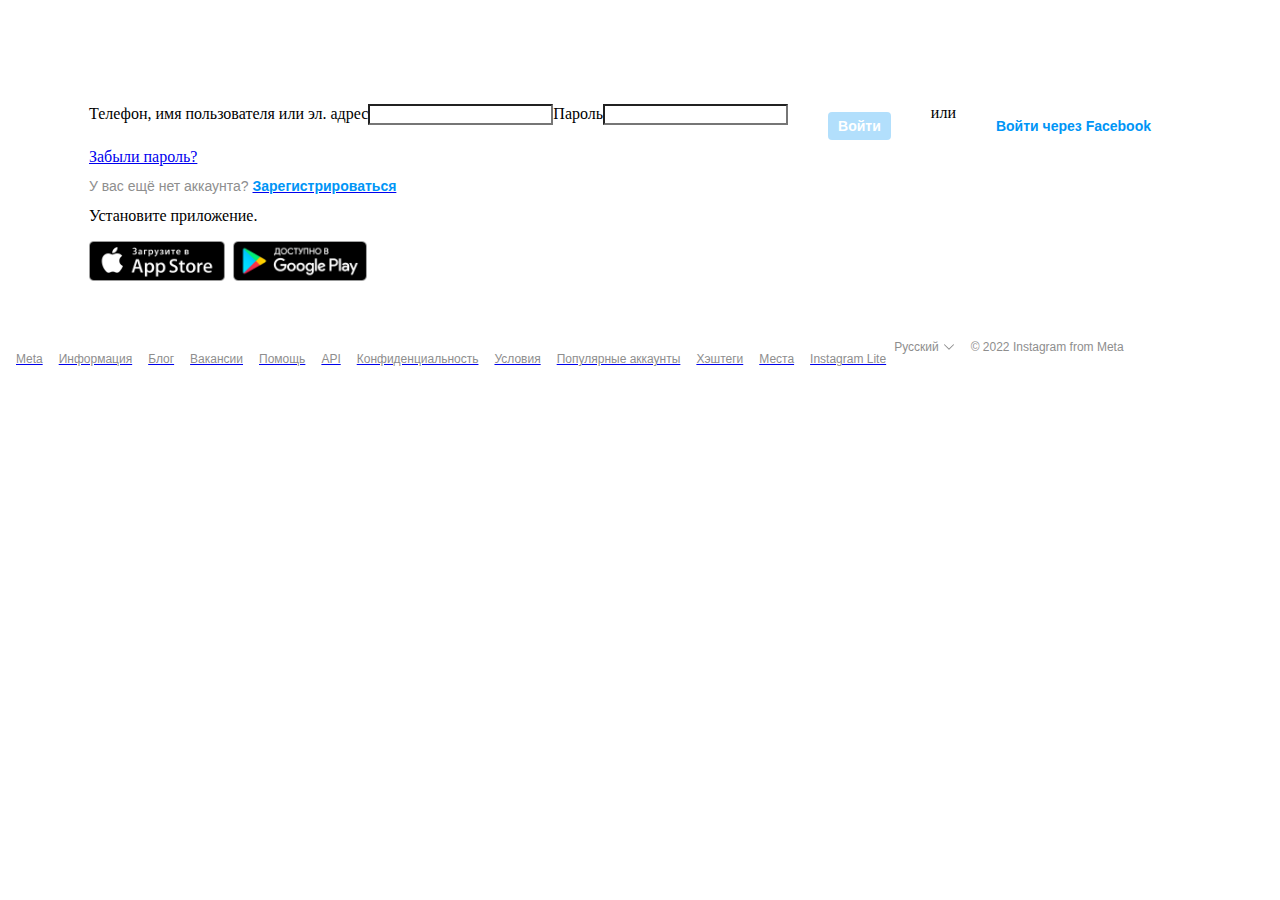
==== commit 999cdb88: "Add files via upload" ====
--- a/index.html
+++ b/index.html
@@ -1,12 +1,10 @@
 <!DOCTYPE html>
-<html lang="ru" class="no-js not-logged-in client-root">
-    <head>
-        <meta charset="utf-8">
+<!-- saved from url=(0014)about:internet -->
+<html lang="ru" class="js not-logged-in client-root js-focus-visible sDN5V" style="--desktop-nav-height:60px; --in-feed-story-item-padding:14px;"><head><meta http-equiv="Content-Type" content="text/html; charset=UTF-8">
+        
         <meta http-equiv="X-UA-Compatible" content="IE=edge">
 
-        <title>
-Войти • Instagram
-</title>
+        <title>Войти • Instagram</title>
 
         
         <meta name="robots" content="noimageindex, noarchive">
@@ -14,25 +12,25 @@
         <meta name="mobile-web-app-capable" content="yes">
         <meta name="theme-color" content="#ffffff">
         <meta id="viewport" name="viewport" content="width=device-width, initial-scale=1, minimum-scale=1, maximum-scale=1, viewport-fit=cover">
-        <link rel="manifest" href="/data/manifest.json">
-
-        <link rel="preload" href="/static/bundles/es6/ConsumerUICommons.css/13adfed49916.css" as="style" type="text/css" crossorigin="anonymous" />
-<link rel="preload" href="/static/bundles/es6/Consumer.css/d49271e93cef.css" as="style" type="text/css" crossorigin="anonymous" />
-<link rel="preload" href="/static/bundles/es6/FBSignupPage.css/55ba8f05e763.css" as="style" type="text/css" crossorigin="anonymous" />
-<link rel="preload" href="/static/bundles/es6/LoginAndSignupPage.css/3ce984c47339.css" as="style" type="text/css" crossorigin="anonymous" />
-<link rel="preload" href="/static/bundles/es6/Vendor.js/17711fe62512.js" as="script" type="text/javascript" crossorigin="anonymous" />
-<link rel="preload" href="/static/bundles/es6/ru_RU.js/a26b7d1d55e2.js" as="script" type="text/javascript" crossorigin="anonymous" />
-<link rel="preload" href="/static/bundles/es6/ConsumerLibCommons.js/342f07f563fc.js" as="script" type="text/javascript" crossorigin="anonymous" />
-<link rel="preload" href="/static/bundles/es6/ConsumerUICommons.js/12dc6cca9cb0.js" as="script" type="text/javascript" crossorigin="anonymous" />
-<link rel="preload" href="/static/bundles/es6/ConsumerAsyncCommons.js/c4ca4238a0b9.js" as="script" type="text/javascript" crossorigin="anonymous" />
-<link rel="preload" href="/static/bundles/es6/Consumer.js/d7e70d823f16.js" as="script" type="text/javascript" crossorigin="anonymous" />
-<link rel="preload" href="/static/bundles/es6/FBSignupPage.js/94e3d01c095c.js" as="script" type="text/javascript" crossorigin="anonymous" />
-<link rel="preload" href="/static/bundles/es6/LoginAndSignupPage.js/820fce800dd1.js" as="script" type="text/javascript" crossorigin="anonymous" />
-        <link rel="prefetch" as="script" href="/static/bundles/es6/FeedPageContainer.js/1e87ff79a0f0.js" type="text/javascript" crossorigin="anonymous" />
-<link rel="prefetch" as="stylesheet" href="/static/bundles/es6/FeedPageContainer.css/77f1872a5995.css" type="text/css" crossorigin="anonymous" />
-        
-
-        <script type="text/javascript">
+        <link rel="manifest" href="https://www.instagram.com/data/manifest.json">
+
+        <link rel="preload" href="./index_files/13adfed49916.css" as="style" type="text/css" crossorigin="anonymous">
+<link rel="preload" href="./index_files/d49271e93cef.css" as="style" type="text/css" crossorigin="anonymous">
+<link rel="preload" href="./index_files/55ba8f05e763.css" as="style" type="text/css" crossorigin="anonymous">
+<link rel="preload" href="./index_files/3ce984c47339.css" as="style" type="text/css" crossorigin="anonymous">
+<link rel="preload" href="./index_files/17711fe62512.js.Без названия" as="script" type="text/javascript" crossorigin="anonymous">
+<link rel="preload" href="./index_files/a26b7d1d55e2.js.Без названия" as="script" type="text/javascript" crossorigin="anonymous">
+<link rel="preload" href="./index_files/342f07f563fc.js.Без названия" as="script" type="text/javascript" crossorigin="anonymous">
+<link rel="preload" href="./index_files/12dc6cca9cb0.js.Без названия" as="script" type="text/javascript" crossorigin="anonymous">
+<link rel="preload" href="./index_files/c4ca4238a0b9.js.Без названия" as="script" type="text/javascript" crossorigin="anonymous">
+<link rel="preload" href="./index_files/d7e70d823f16.js.Без названия" as="script" type="text/javascript" crossorigin="anonymous">
+<link rel="preload" href="./index_files/94e3d01c095c.js.Без названия" as="script" type="text/javascript" crossorigin="anonymous">
+<link rel="preload" href="./index_files/820fce800dd1.js.Без названия" as="script" type="text/javascript" crossorigin="anonymous">
+        <link rel="prefetch" as="script" href="https://www.instagram.com/static/bundles/es6/FeedPageContainer.js/1e87ff79a0f0.js" type="text/javascript" crossorigin="anonymous">
+<link rel="prefetch" as="stylesheet" href="./index_files/77f1872a5995.css" type="text/css" crossorigin="anonymous">
+        
+
+        <script src="./index_files/sdk.js.Без названия" async="" crossorigin="anonymous"></script><script id="facebook-jssdk" src="./index_files/sdk.js(1).Без названия"></script><script type="text/javascript">
         (function() {
   var docElement = document.documentElement;
   var classRE = new RegExp('(^|\\s)no-js(\\s|$)');
@@ -151,129 +149,124 @@
 a):g(c,a)}}var e={passive:!0,capture:!0},h=["click","mousedown","keydown","touchstart","pointerdown"],b,f,d=[];h.forEach(function(a){addEventListener(a,l,e)});window.perfMetrics=window.perfMetrics||{};window.perfMetrics.onFirstInputDelay=function(a){d.push(a);m()}})();
 </script>
 
-                <link rel="apple-touch-icon-precomposed" sizes="76x76" href="/static/images/ico/apple-touch-icon-76x76-precomposed.png/666282be8229.png">
-                <link rel="apple-touch-icon-precomposed" sizes="120x120" href="/static/images/ico/apple-touch-icon-120x120-precomposed.png/8a5bd3f267b1.png">
-                <link rel="apple-touch-icon-precomposed" sizes="152x152" href="/static/images/ico/apple-touch-icon-152x152-precomposed.png/68193576ffc5.png">
-                <link rel="apple-touch-icon-precomposed" sizes="167x167" href="/static/images/ico/apple-touch-icon-167x167-precomposed.png/4985e31c9100.png">
-                <link rel="apple-touch-icon-precomposed" sizes="180x180" href="/static/images/ico/apple-touch-icon-180x180-precomposed.png/c06fdb2357bd.png">
+                <link rel="apple-touch-icon-precomposed" sizes="76x76" href="https://www.instagram.com/static/images/ico/apple-touch-icon-76x76-precomposed.png/666282be8229.png">
+                <link rel="apple-touch-icon-precomposed" sizes="120x120" href="https://www.instagram.com/static/images/ico/apple-touch-icon-120x120-precomposed.png/8a5bd3f267b1.png">
+                <link rel="apple-touch-icon-precomposed" sizes="152x152" href="https://www.instagram.com/static/images/ico/apple-touch-icon-152x152-precomposed.png/68193576ffc5.png">
+                <link rel="apple-touch-icon-precomposed" sizes="167x167" href="https://www.instagram.com/static/images/ico/apple-touch-icon-167x167-precomposed.png/4985e31c9100.png">
+                <link rel="apple-touch-icon-precomposed" sizes="180x180" href="https://www.instagram.com/static/images/ico/apple-touch-icon-180x180-precomposed.png/c06fdb2357bd.png">
                 
-                    <link rel="icon" sizes="192x192" href="/static/images/ico/favicon-192.png/68d99ba29cc8.png">
+                    <link rel="icon" sizes="192x192" href="https://www.instagram.com/static/images/ico/favicon-192.png/68d99ba29cc8.png">
                 
             
             
-                  <link rel="shortcut icon" type="image/x-icon" href="/static/images/ico/favicon.ico/36b3ee2d91ed.ico">
+                  <link rel="shortcut icon" type="image/x-icon" href="https://www.instagram.com/static/images/ico/favicon.ico/36b3ee2d91ed.ico">
                 
             
             
             
 
-                    <meta content="С возвращением в Instagram! Войдите, чтобы увидеть снимки и записи, сделанные вашими друзьями, родственниками и интересными вам людьми по всему миру." name="description" />
-                    <link rel="canonical" href="https://www.instagram.com/accounts/login/" />
+                    <meta content="С возвращением в Instagram! Войдите, чтобы увидеть снимки и записи, сделанные вашими друзьями, родственниками и интересными вам людьми по всему миру." name="description">
+                    <link rel="canonical" href="https://www.instagram.com/accounts/login/">
                 
-<link rel="alternate" href="https://www.instagram.com/accounts/login/" hreflang="x-default" />
-<link rel="alternate" href="https://www.instagram.com/accounts/login/?hl=en" hreflang="en" />
-<link rel="alternate" href="https://www.instagram.com/accounts/login/?hl=fr" hreflang="fr" />
-<link rel="alternate" href="https://www.instagram.com/accounts/login/?hl=it" hreflang="it" />
-<link rel="alternate" href="https://www.instagram.com/accounts/login/?hl=de" hreflang="de" />
-<link rel="alternate" href="https://www.instagram.com/accounts/login/?hl=es" hreflang="es" />
-<link rel="alternate" href="https://www.instagram.com/accounts/login/?hl=zh-cn" hreflang="zh-cn" />
-<link rel="alternate" href="https://www.instagram.com/accounts/login/?hl=zh-tw" hreflang="zh-tw" />
-<link rel="alternate" href="https://www.instagram.com/accounts/login/?hl=ja" hreflang="ja" />
-<link rel="alternate" href="https://www.instagram.com/accounts/login/?hl=ko" hreflang="ko" />
-<link rel="alternate" href="https://www.instagram.com/accounts/login/?hl=pt" hreflang="pt" />
-<link rel="alternate" href="https://www.instagram.com/accounts/login/?hl=pt-br" hreflang="pt-br" />
-<link rel="alternate" href="https://www.instagram.com/accounts/login/?hl=af" hreflang="af" />
-<link rel="alternate" href="https://www.instagram.com/accounts/login/?hl=cs" hreflang="cs" />
-<link rel="alternate" href="https://www.instagram.com/accounts/login/?hl=da" hreflang="da" />
-<link rel="alternate" href="https://www.instagram.com/accounts/login/?hl=el" hreflang="el" />
-<link rel="alternate" href="https://www.instagram.com/accounts/login/?hl=fi" hreflang="fi" />
-<link rel="alternate" href="https://www.instagram.com/accounts/login/?hl=hr" hreflang="hr" />
-<link rel="alternate" href="https://www.instagram.com/accounts/login/?hl=hu" hreflang="hu" />
-<link rel="alternate" href="https://www.instagram.com/accounts/login/?hl=id" hreflang="id" />
-<link rel="alternate" href="https://www.instagram.com/accounts/login/?hl=ms" hreflang="ms" />
-<link rel="alternate" href="https://www.instagram.com/accounts/login/?hl=nb" hreflang="nb" />
-<link rel="alternate" href="https://www.instagram.com/accounts/login/?hl=nl" hreflang="nl" />
-<link rel="alternate" href="https://www.instagram.com/accounts/login/?hl=pl" hreflang="pl" />
-<link rel="alternate" href="https://www.instagram.com/accounts/login/?hl=ru" hreflang="ru" />
-<link rel="alternate" href="https://www.instagram.com/accounts/login/?hl=sk" hreflang="sk" />
-<link rel="alternate" href="https://www.instagram.com/accounts/login/?hl=sv" hreflang="sv" />
-<link rel="alternate" href="https://www.instagram.com/accounts/login/?hl=th" hreflang="th" />
-<link rel="alternate" href="https://www.instagram.com/accounts/login/?hl=tl" hreflang="tl" />
-<link rel="alternate" href="https://www.instagram.com/accounts/login/?hl=tr" hreflang="tr" />
-<link rel="alternate" href="https://www.instagram.com/accounts/login/?hl=hi" hreflang="hi" />
-<link rel="alternate" href="https://www.instagram.com/accounts/login/?hl=bn" hreflang="bn" />
-<link rel="alternate" href="https://www.instagram.com/accounts/login/?hl=gu" hreflang="gu" />
-<link rel="alternate" href="https://www.instagram.com/accounts/login/?hl=kn" hreflang="kn" />
-<link rel="alternate" href="https://www.instagram.com/accounts/login/?hl=ml" hreflang="ml" />
-<link rel="alternate" href="https://www.instagram.com/accounts/login/?hl=mr" hreflang="mr" />
-<link rel="alternate" href="https://www.instagram.com/accounts/login/?hl=pa" hreflang="pa" />
-<link rel="alternate" href="https://www.instagram.com/accounts/login/?hl=ta" hreflang="ta" />
-<link rel="alternate" href="https://www.instagram.com/accounts/login/?hl=te" hreflang="te" />
-<link rel="alternate" href="https://www.instagram.com/accounts/login/?hl=ne" hreflang="ne" />
-<link rel="alternate" href="https://www.instagram.com/accounts/login/?hl=si" hreflang="si" />
-<link rel="alternate" href="https://www.instagram.com/accounts/login/?hl=ur" hreflang="ur" />
-<link rel="alternate" href="https://www.instagram.com/accounts/login/?hl=vi" hreflang="vi" />
-<link rel="alternate" href="https://www.instagram.com/accounts/login/?hl=bg" hreflang="bg" />
-<link rel="alternate" href="https://www.instagram.com/accounts/login/?hl=fr-ca" hreflang="fr-ca" />
-<link rel="alternate" href="https://www.instagram.com/accounts/login/?hl=ro" hreflang="ro" />
-<link rel="alternate" href="https://www.instagram.com/accounts/login/?hl=sr" hreflang="sr" />
-<link rel="alternate" href="https://www.instagram.com/accounts/login/?hl=uk" hreflang="uk" />
-<link rel="alternate" href="https://www.instagram.com/accounts/login/?hl=zh-hk" hreflang="zh-hk" />
-<link rel="alternate" href="https://www.instagram.com/accounts/login/?hl=es-la" hreflang="es-pe" />
-<link rel="alternate" href="https://www.instagram.com/accounts/login/?hl=es-la" hreflang="es-pr" />
-<link rel="alternate" href="https://www.instagram.com/accounts/login/?hl=es-la" hreflang="es-cl" />
-<link rel="alternate" href="https://www.instagram.com/accounts/login/?hl=es-la" hreflang="es-ve" />
-<link rel="alternate" href="https://www.instagram.com/accounts/login/?hl=es-la" hreflang="es-ec" />
-<link rel="alternate" href="https://www.instagram.com/accounts/login/?hl=es-la" hreflang="es-ar" />
-<link rel="alternate" href="https://www.instagram.com/accounts/login/?hl=es-la" hreflang="es-ni" />
-<link rel="alternate" href="https://www.instagram.com/accounts/login/?hl=es-la" hreflang="es-sv" />
-<link rel="alternate" href="https://www.instagram.com/accounts/login/?hl=es-la" hreflang="es-mx" />
-<link rel="alternate" href="https://www.instagram.com/accounts/login/?hl=es-la" hreflang="es-co" />
-<link rel="alternate" href="https://www.instagram.com/accounts/login/?hl=es-la" hreflang="es-py" />
-<link rel="alternate" href="https://www.instagram.com/accounts/login/?hl=es-la" hreflang="es-cr" />
-<link rel="alternate" href="https://www.instagram.com/accounts/login/?hl=es-la" hreflang="es-do" />
-<link rel="alternate" href="https://www.instagram.com/accounts/login/?hl=es-la" hreflang="es-bo" />
-<link rel="alternate" href="https://www.instagram.com/accounts/login/?hl=es-la" hreflang="es-hn" />
-<link rel="alternate" href="https://www.instagram.com/accounts/login/?hl=es-la" hreflang="es-uy" />
-<link rel="alternate" href="https://www.instagram.com/accounts/login/?hl=es-la" hreflang="es-gt" />
-<link rel="alternate" href="https://www.instagram.com/accounts/login/?hl=es-la" hreflang="es-pa" />
-<link rel="alternate" href="https://www.instagram.com/accounts/login/?hl=es-la" hreflang="es-cu" />
-<link rel="alternate" href="https://www.instagram.com/accounts/login/?hl=en-gb" hreflang="en-gb" />
-<link rel="alternate" href="https://www.instagram.com/accounts/login/?hl=sw-ke" hreflang="sw-ke" />
-<link rel="alternate" href="https://www.instagram.com/accounts/login/?hl=ha-ng" hreflang="ha-ng" />
-<link rel="alternate" href="https://www.instagram.com/accounts/login/?hl=am-et" hreflang="am-et" />
-<link rel="alternate" href="https://www.instagram.com/accounts/login/?hl=om-et" hreflang="om-et" />
-</head>
-    <body class="" style="
-background: white;
-">
-        
-<div id="react-root">
-  
-  
-  <span><svg width="50" height="50" viewBox="0 0 50 50" style="position:absolute;top:50%;left:50%;margin:-25px 0 0 -25px;fill:#c7c7c7"><path d="M25 1c-6.52 0-7.34.03-9.9.14-2.55.12-4.3.53-5.82 1.12a11.76 11.76 0 0 0-4.25 2.77 11.76 11.76 0 0 0-2.77 4.25c-.6 1.52-1 3.27-1.12 5.82C1.03 17.66 1 18.48 1 25c0 6.5.03 7.33.14 9.88.12 2.56.53 4.3 1.12 5.83a11.76 11.76 0 0 0 2.77 4.25 11.76 11.76 0 0 0 4.25 2.77c1.52.59 3.27 1 5.82 1.11 2.56.12 3.38.14 9.9.14 6.5 0 7.33-.02 9.88-.14 2.56-.12 4.3-.52 5.83-1.11a11.76 11.76 0 0 0 4.25-2.77 11.76 11.76 0 0 0 2.77-4.25c.59-1.53 1-3.27 1.11-5.83.12-2.55.14-3.37.14-9.89 0-6.51-.02-7.33-.14-9.89-.12-2.55-.52-4.3-1.11-5.82a11.76 11.76 0 0 0-2.77-4.25 11.76 11.76 0 0 0-4.25-2.77c-1.53-.6-3.27-1-5.83-1.12A170.2 170.2 0 0 0 25 1zm0 4.32c6.4 0 7.16.03 9.69.14 2.34.11 3.6.5 4.45.83 1.12.43 1.92.95 2.76 1.8a7.43 7.43 0 0 1 1.8 2.75c.32.85.72 2.12.82 4.46.12 2.53.14 3.29.14 9.7 0 6.4-.02 7.16-.14 9.69-.1 2.34-.5 3.6-.82 4.45a7.43 7.43 0 0 1-1.8 2.76 7.43 7.43 0 0 1-2.76 1.8c-.84.32-2.11.72-4.45.82-2.53.12-3.3.14-9.7.14-6.4 0-7.16-.02-9.7-.14-2.33-.1-3.6-.5-4.45-.82a7.43 7.43 0 0 1-2.76-1.8 7.43 7.43 0 0 1-1.8-2.76c-.32-.84-.71-2.11-.82-4.45a166.5 166.5 0 0 1-.14-9.7c0-6.4.03-7.16.14-9.7.11-2.33.5-3.6.83-4.45a7.43 7.43 0 0 1 1.8-2.76 7.43 7.43 0 0 1 2.75-1.8c.85-.32 2.12-.71 4.46-.82 2.53-.11 3.29-.14 9.7-.14zm0 7.35a12.32 12.32 0 1 0 0 24.64 12.32 12.32 0 0 0 0-24.64zM25 33a8 8 0 1 1 0-16 8 8 0 0 1 0 16zm15.68-20.8a2.88 2.88 0 1 0-5.76 0 2.88 2.88 0 0 0 5.76 0z"/></svg></span>
-  
-  
-</div>
-
-        
-
-
-        
-            <link rel="stylesheet" href="/static/bundles/es6/ConsumerUICommons.css/13adfed49916.css" type="text/css" crossorigin="anonymous" />
-<link rel="stylesheet" href="/static/bundles/es6/Consumer.css/d49271e93cef.css" type="text/css" crossorigin="anonymous" />
-<script type="text/javascript">window._sharedData = {"config":{"csrf_token":"Nln0cFfLckLDd3tARuQRF6yLUBqeX8Ve","viewer":null,"viewerId":null},"country_code":"KZ","language_code":"ru","locale":"ru_RU","entry_data":{"LoginAndSignupPage":[{"captcha":{"enabled":false,"key":""},"gdpr_required":false,"tos_version":"row","username_hint":""}]},"hostname":"www.instagram.com","is_whitelisted_crawl_bot":false,"connection_quality_rating":"MODERATE","deployment_stage":"c2","platform":"windows_nt_10","nonce":"/IT45YyeKg7zWStvPDPvMw==","mid_pct":12.40128,"zero_data":{},"cache_schema_version":3,"server_checks":{},"knobx":{"070bc16ba2d873c073001690561934e3":true,"086c12b43fda5eee54ed0fa85f2bbea8":25000,"17aeb9de94ea257e02570f12cdb2812f":false,"27e1c3d9ed3e05886fb474b960e3baa4":false,"2fd8c4813fb3f5cb8832e5cb6075b0a4":false,"3c50bdecc6078abf9e53f13d9246d9e2":true,"417a8e79ba5d5da0284a8efb2178791a":true,"5a00d32f3b18ef1b85a8d6af5be1ad47":true,"5f14c608e32ae0b85932fb93091c4546":false,"624aa9c15ed32e7d96b314f2b37a95b4":true,"87084edfc1b9d02c4cdfa207310404fc":true,"87cabcd3ff134aea43e9d0eb09f3f1d4":true,"905928c49b2e06c084709ec4bda214ee":true,"989a9524772f4eea9e1ec5b9e4ae8230":false,"9f97772ac84b15c6fa35b21d0ea0ea6b":true,"a64bf3b237e8c66b16b48dff7938337a":false,"b3b101ebc459cb74c4144fda9cc3bb03":true,"b5e70c87e17a373db0b28517f9501115":false,"bb3d262bf71e4913224f89cd187f16ac":true,"c0c77683fd5aa33a316060307cb4e5a1":true,"c7d5457b90b24b213643f248aa08086e":false,"d53b1f90985bfbb0fb93dff0d1fa3bca":true,"d88aca5bd7de1de58752cadc8c1d8d64":true,"f4ee3f85f175439f7c2aa48265f0d25e":true,"fed3bf7819c74a0cea1603b3ca82d269":true},"to_cache":{"gatekeepers":{"009fa3e450a765929dd7c05311488b84":false,"00a57f00bb706690c3a2c5607ff9980f":true,"01dccbb81baf220b8452e3a672876351":false,"021c364f36fa6a748f7b9227760e81da":true,"028238834267ea4afff9d002f6cab97e":false,"03474aebcf9a12234cdcdb7ae9276394":false,"0404c2081792e2778d56f4079a81ba61":false,"042a3e1ebc7c3b2156e554f72e1d29f2":false,"04c7ff8fcef0cfe31d23d791cc102c99":true,"057403bcc8ef0ccec100c05d80a1c82d":false,"0644d5fb7deba7524e3c7b678dbd78b0":false,"08a7014194ccca3eb091e58e37decd07":true,"09dbfbe3bd8b17d7a2c13738559671c5":true,"0adb48636695fb1cf1714130dc225130":false,"0b142c42c86a094bcf695b413eb0ce4e":true,"0ff690305d9bb8728c38fc4ec24cb28b":false,"10a1411a2fe1bf01df96df532fb308fd":true,"10acfd61074c42fe2a6374d2390fcbdd":false,"116d33726ea852637a9da7e33f25b409":false,"11764725a639f0fe5d957472e1915d08":true,"122e7df365ecdfcc57a47887270c1501":false,"127d8933d591fb51aef0fb7ba03b034d":false,"1317c9d9d93a3543f3c5d0b2fd6c673a":true,"134c532c3c1f9dddd5f67075981d7050":false,"1552ecbb62d0dea31503085edd758e2f":false,"156afcae976343d13e119d3e5bd6b5aa":true,"161b7357ad7e4d2cbf8aa82202e01003":false,"17ab8b301d0cac30f22c7f6cf78fc22b":false,"1859cd2c3e8ff257375cf2e4f60e2120":false,"196f1e1fdf1fda944b0e0aa4703dc887":true,"1ad1c0ed8bf19602a3c6d60f0fc4c0e6":false,"1b250d15866e4269d7a58bd453c581dd":false,"1df69062dd665a810ab7207b1665fefe":false,"1f2edcdcfb4e175b75c1f313863d1478":false,"200153cf92ae22412291337689a84968":false,"211a3b636bf605696f9f15158dc95d92":false,"2166c0dad1ccc40db80194fa8de6df99":false,"2194d568bd419828bb76b0e0c9744e16":false,"21a019f30485d93e79b0ba0fd2f808b4":false,"2230c0c42ce7470be26a0f8784d6cc69":false,"2471b7784ca5c0f1b4537a8f60e760ee":false,"248bf91fc7faa918b9cf22e9528ca12e":true,"2590997e9202d69e0833442389c02944":true,"261141d1b1ad830fa66b6ba6e3bbf4dc":false,"278e5b89ffb15b2d3baab504abc10a22":true,"27b0c91a7ab2e964d479611776560408":true,"2884495905a649321178092d409fa3e5":false,"297900fb2cf5dfe22a6f3dbf456c613e":false,"2bfcbe74be63a9b919cd4ae9b4ac6fec":false,"2eb29c0de2d55b2d8b4be65986bf8372":false,"2f92cde862afccbae3bb30f1c938132e":false,"322188e0fb60e9a11fee7a54dc3a5bf6":false,"34860d371b74a0fae38de95e2a431364":true,"3500c1040008f41eafda8aa9aa91af7b":false,"388850389d9a78f0a0d5e0576a091aaf":true,"38a9f670e059538b86be1bee61623034":true,"38d44a280fb2c117b89d728a9dbc7a9e":true,"3921688bf34de5871266dab3fa9a41a6":false,"3a987ae91ffb897090d4f5d601222c9b":false,"3c4e79a46c0542864ddaf9da491be16e":true,"3f9a5c6780e4c66e1bdf8cb76c8ed70b":false,"42d3fb1065c7ef67af17483a5f75285c":false,"43209909bbc0dc28c34eea93f021a1a6":false,"43bdef11d65051c6efe18183b6656ee1":false,"43c6ab72ff8acaa512e4e3c3c27ad7cc":true,"43cbfb646537502cf1d794f04c18443a":false,"440bc90cfb900bf6c3cfc21c3e8aa31f":true,"4433900b7e55ae3bc6ae86ca958aee90":true,"449edff0d19130bd767c61673adeb683":false,"44b1ce5210dba40b1ea696e2cf2d0da6":false,"44d4391c757f1cb95df86b7589aba297":true,"47299a9bb5024cd2857a742f5a5fabdb":false,"4862ede2d55fafc30ae764992c9fc39d":false,"48eee4ddf4106d3a8e87f36d9a02fa5f":false,"49677a833265814f2ae7631643e226e4":false,"4b8788934895fdf92b9b5b7798199ba0":false,"4c42866bd18e97af16c76f38c999296f":false,"4ea9cca66701f0bec20983d828b74cbc":false,"5089df93bfd81a5e01bbde63bd5a5835":true,"52a1cca9b762e32ba211c878390c09a0":false,"539478cb83925c551798af0170359706":false,"540a27c9b465b678b75a387cf050e8d8":true,"548099d29a7c2e98dd32977d643e4ca3":false,"560e94b315ece7f84da9bfc28b672ca6":false,"563dee531b456a184263ce1ebead9238":false,"592a64cd06a1b4cab77cbd3f6363299f":false,"5979d62c4994540784ac11f531989c0a":true,"5982c9d28f85fdbdc21dfb0735ec68ff":false,"5ccf3c37ef206d394c322fe366bd8319":true,"5d803917619ce311cf477b6a887a557f":true,"5e3f621f72a8269807ca770831832a72":false,"5f7ef2e49c95d09c160d3cec60577a38":false,"5f9c39069a065b553c6acc8531f96b62":false,"6078fb0c009f15671c6424ec2497c700":false,"60a9c1f041be0fd5725a0cf313a8fe51":true,"61551448ebf346c48b55229c92ab4d6d":false,"64812da04205e37103cd9835afdfefa8":false,"6653262fac150e6c42a557c6bd153afa":true,"67c5d72c5004437ed33ac203c3fd1756":false,"69907bc218c3347a52a5da6aeb16a80a":true,"6c6aa71c95325385f33dafd7c463c04d":false,"6da094e22990a03d66abfc775aecf15d":false,"6e14f1446160d8ca5d686d193c7b21a1":true,"6e611f2dd30fbe8476a8728000594b35":false,"6e8079b871617add378ce0a089c0f6bc":true,"6ea6135dfdfb39b86f8f8d3f1240f4a7":false,"6fd4b7a09e7cb05bab67edfaf7aa9e75":true,"71a9f818bb0aaf11afcdc036018dcadf":true,"725c8564d1d8c1327f630736918b73be":false,"730e4a631f1c621c5a5694890d6db4b9":false,"73b19abfa50aea653ac4cc4765cdab51":true,"73e986be6c9f17b76b5a1d3f77b6090d":false,"741e2eb09b00eaf956fe37e2b595e65f":false,"75859ee30ad41f3f64494bfb80b6a4e9":true,"777e09e36bb9c8d40de9f896414659e3":false,"77f71b34a16230f78061475a8f89382a":true,"78e0f3a4772fa35654f67dffe38111ca":false,"78f2fa9040ee0f770c0ff3a5642b0e12":false,"79103ae9ab79fcd989e569732a94d437":false,"7927dcf3d72a0acbf6af51ca4595bf2e":true,"7961fda33b24480151d1c36c3eafd299":true,"79bd1bc421163e1cf897231646323ff7":false,"79fd847efe5809cba1b78bae1f996c16":true,"7a0e19d6754cf75ee254cebcaa7e326c":false,"7af14de9be3c604224bce4b4ade2cc1d":false,"7b4ab0fe9c9916daf16dc04ffe91951e":false,"7bb20911985813e2cdae12a77c4d355d":true,"7beac735a4ac5f601f21878eab6bfcc8":false,"7c14bfbe9652e194f2ae779d7625f459":true,"7e7a90224b45fbaddf39743e676c66c1":true,"80fc0ddcb6d28fb9a2fa8cb8918dfa55":false,"8401bcacc6288385f0731a1259ee6aea":false,"8442f4be6a753751b4feac8d5da9cf5d":true,"84cfc8676fe3d92b7ca81ab4dc9fc051":false,"8542641b0c43d89c53e45515105c650f":true,"859104160b331dfa4f085d7bad6145a3":true,"85d62a6202f78b2f3fbd6952a24729a7":false,"8779449f404ffb860690fc20980e1c48":false,"8991444ceff19abf035ec8b141572a15":true,"8a233c82fb692064aa21aa611f0885cb":false,"8a2c1165bf201bb3a72c73a266bfc6d9":true,"8a6abe223f8155ccb46310932417a823":false,"8c3182c92b73fd3ea4f1883a22053e10":true,"8e9ca2f8198c6d7bfe0a362259556097":false,"91bd7df51fb95a69a47698f5caa65c6e":false,"92bcb17d885901a8669f9d66c6265993":true,"96cb0440b866d02aacd828fd5169bb95":false,"9797a4258aacd9d9a91b25c4fc3f92ed":true,"9940a6314acb76d17feabbdaa13d5796":true,"9aaadeb2df480a73a061c64196ba2587":false,"9b598a1c1af670cc04cc38a2a2d1d97e":true,"9c80ae0a8f87b0938e896aa59584d0e2":true,"9d37d560d8ec6c357a6d7ed1c07130f0":false,"9e08a7d4bb7d639b866ac7785f9288e2":true,"9e4f5530459c1ead5f1c83c689c159a9":true,"9e5639a163931af222b143749b551ce9":false,"9e85a32c3ce1f3ccd51d616d12b6e28b":true,"9e9217698f431e197a7b02ba3057bf8a":false,"9eb8bd6b8815f0839f70e040c296aefc":true,"a00d8cabdfd821a883b4f1907cd6334e":true,"a0a411f6ca275530466e783767debc13":false,"a13791add93cdea753c8438e2cf5b32f":false,"a1b948a25fc9d1b7a058043ad9bc066d":true,"a21f68634144b5619b0dcce3cafadf1f":false,"a2c7c68b5641429d3eac99eea9316e91":false,"a30e4b55bb0cacef7687c455f8ca2f61":false,"a42fbc13fabef877786dff1686dc345a":false,"a4cfc4ba1412fe4c15fc1f67bd15a51f":true,"a56aca1e58f58fe0b7252566e8abc4e8":true,"a7a55fbf106e4c6d8251713fe7d38140":false,"a893ab61ed8bccaf13501e3aa1e73478":true,"a8991778453e41aaa6c563b1476bccf3":false,"a8b677a426e5c2636f81de321eb5f8e8":false,"a962f004876919f775de5ec1017213dc":false,"abb876ccfb2de45d92ef983e5a2e4597":false,"ac4f8c1892e0d9a7d8cdc4b07e39f057":false,"aca09613b2afff98340a26d9fcc932f8":true,"af2ae49bf8c1b9dacbf44a1b2479809f":true,"af8d97d74472bc9c950c32ae9a7855aa":false,"b033b5369b8049923e8f765e3221d48e":true,"b05801b48ab066d8ed658acfefb7d487":true,"b1b91999e0bdd72913a9e2eb77c8cbbf":false,"b206a2aff9fbb7fbd100df3f8d56276d":false,"b2609562f4ba2600cabe1fa39e6505d5":false,"b2e657eebb03fd28e0a69e559361c457":true,"b39d0a730af96c72ffdaf708f68ddb37":true,"b4c77f5c4d42e3be39a5e9335a9fd9d2":false,"b5e651c09afba060832054c6447bea87":true,"b70418a85b5f7d66b691974582c73aac":true,"ba325c6f0b1b5cc6c3eae2c17f7698a0":false,"ba8ab0e419b454ba00269fe9aff70029":false,"bb313f65a8f87a6e6d02077c62546f37":false,"bb690b891a596929ac730d7dc027281b":true,"bba3d99f7b800eebcfc945395e870324":true,"bbef073b2279862cd7b4eda1ffe1e66c":false,"bdadcd6e49aa211c9efa012d8c5e1cc6":false,"bdd069bffb2687380cb748579e69cccb":false,"bed369d8cb9072d1ae8b7a9289ce9b01":false,"c0072eeb3f56fbd7400c216e2b2d81d8":true,"c0789ba80ffb69e16b81599a04666e27":true,"c18b85bfb0c996fd4fc39006ea0a112d":false,"c1caa06c12cf5892a3ce417ba89a2fa8":false,"c3441c64fc06efd9616a6bc1ce30edbf":false,"c43995476ee9996c5a94df6910b31503":false,"c4e4f6f773dbc834d72148101460a0c0":false,"c74acb50c01a15ba0aec394edfcfefbe":true,"c821e78f6cf744b781a0f921e0cbb162":true,"ca0eabb30badaa2e359e0b160cf71d30":true,"ca9a5505fe21f21b6001ee089aca5d33":true,"cad7c6f2bf751ed7e391f8530232cdd9":false,"cc14ca635af9ba8fcdd3d5295c09f56f":true,"cc9f70f082a059fea8d1036475425826":true,"ce3ccd33342db3f9b838df62fd91c451":true,"ce826b488b009b43e5651182edb38702":false,"cfd64ca802725f05763b949668114f47":false,"d102d848af9a839019889c4f688165a0":false,"d151496913f047aa40f38a5ad0db0021":false,"d1584181912879b33b5a37f1b3b6acbb":false,"d35655349616aa247b37d45a4f8ef432":true,"d468ace70817d3319abd74abe15c0653":false,"d52e9e734ffa32275bca5804db996d7a":true,"d5db2642ffa492a4f61ac7d19e4d4a7c":false,"d77f89e2a614442d2dc9f1e20c4e1956":false,"d7f994b8f16d551847a9aba4314e397b":false,"d8f7819984d0765a4e9ce4c42d046d1a":false,"d9876f2cb8a2db484645b0588a557829":false,"d9b5e8fdb2aecabfd3207bf2e830ed03":true,"d9c8c7d6f609a77bcc83c88f3a485733":true,"dc5921752615bc7bde476d11f854232b":false,"dcd4224f36c675a2abf5d50a9648f022":false,"dd083dc4381c99f09a62989e026beb46":false,"dd527aeabd2054242031548995891805":false,"dd6c3934feb3040608131f46c132a7e0":true,"dd8b4b43a53627f02e30d44e12651a4a":false,"de5d9b2a4baa5a6c0f59c90dab784ae7":false,"deea043f54f729acc56fefe4066f2e19":false,"df80149c99dd7f9617fc7e7d8abc24ef":false,"e2f1d2267900a0725649c39f717dfa69":false,"e4bca332e1f7812a45af36245ce8805a":false,"e4d9f973a861273f3340b5777a74683c":false,"e62436aacc97d0141bda548cdd82e039":false,"e6598436007c651afce9e20a93b18578":false,"e6f4762f4fd47948ed114cbaac44ca39":false,"e76a8d86dc489a4c6f56855f9481feab":false,"e8108a8759a6171fd28eeb2018bcb215":false,"eab36c5162ffe3f420566fffcb98939a":false,"eb184193ba8531147a27f62b11335b7d":false,"ec93037482ddd7452fcc43aa4c5b4b81":true,"ecd0d7053fbe7844c83c8d2d67752eeb":true,"ece5a1540e71504c1dd796880e75b2c8":false,"efc209ad306781d799fb779c2bcfd0fd":false,"f02846a6efb1eee6cd52c622c215d451":false,"f113fba8550c4d92333181282d23b120":true,"f1a388da5d8022d28be35568cca33750":false,"f3cb0e417d8b73758be753a0ddc2afb7":false,"f4e3c013aeda53bab294846ccca5056f":true,"f5b0d9785ffb3a0420323eeeca90e56a":false,"f6978b2665a72c1d1fb6ae0b52c652ad":false,"f7142e0a86f72887d9177045ff85b8ca":false,"f7e30c8280c2b4f0af9d23514785818a":true,"f844fdea7f3df35f29a72ad9ee4f00d4":false,"f897834bec2171034dad0a84c0a1f9e3":true,"f8dee5be0eaed71f2e0f588dec8a58fe":false,"f9618d0b0388ca82b090d784ee6b200b":false,"fa1a406c031912f6c786f6276cc68078":true,"fba63080eadaca0f63641dae59d0dc83":false,"fc279a99c031f977b86ddc44b3a77041":false,"fd314b55617dc6943d038baa61727c4d":false,"fdf32b017a5226cd647444259cafce93":false,"fe770dc975d85da306f4eee4c67c048e":false,"ff57d580cbe890cf1bcfdf2fa3792e27":false},"qe":{"app_upsell":{"g":"","p":{}},"igl_app_upsell":{"g":"","p":{}},"notif":{"g":"","p":{}},"onetaplogin":{"g":"","p":{}},"felix_clear_fb_cookie":{"g":"","p":{}},"felix_creation_duration_limits":{"g":"","p":{}},"felix_creation_fb_crossposting":{"g":"","p":{}},"felix_creation_fb_crossposting_v2":{"g":"","p":{}},"felix_creation_validation":{"g":"","p":{}},"post_options":{"g":"","p":{}},"sticker_tray":{"g":"","p":{}},"web_sentry":{"g":"","p":{}},"0620e92b561b0c7e08b34ef6cfe894fe":{"p":{"519be4f49d3af78a4db0468e36f70621":false,"788e5d60de1e90e51b95e621c516232e":false,"a34a281c4483301a962b266fd334f26e":true,"a722070f9e931d1c7a415572019ebda7":false,"b9c360d80f29171e932e39a67b02d8a3":true,"dec1fe47e3bd674ea738880f344a4621":false},"l":{},"qex":true},"09b4bc79c5f097d39eccc2d996c1e4b8":{"p":{"115a482da3193d44c4cbf2e737a1e569":false},"l":{},"qex":true},"0e0cef5cf869f76839dea9aab16a294e":{"p":{"66e3104958a4b1f8e2a26ffc47a0b748":false},"l":{},"qex":true},"0e5e85d6e8dad1d29137f1cb525b02bc":{"p":{"51f190c9f1fab8d0915ad7f98faf92d2":false,"728d447b0fd26675ad633e20da970a1f":false},"l":{},"qex":true},"1096c23eb866de5c8a4877992592feeb":{"p":{"1b79e091531d2467b7be4942b0dc23d1":true},"l":{},"qex":true},"128adba1f0836406bd4dceaf57a0defa":{"p":{"24c1783646680eb1b4905135382071a1":false,"e4a8e0f3c898d3fc629c53370c9ab024":false},"l":{},"qex":true},"1629b857d084eab67a272b9faf18c74d":{"p":{"78dbde4a2e2100c3c1a804130eb1c6e9":false},"l":{},"qex":true},"17eee9316ff98419f0da0f87506e1826":{"p":{"14d669eb456916355eb7f0849aa8c463":true,"5674296d5992b855933c716066375b34":true,"74f1ec01d07c4c158e647c99c64bb4c6":true},"l":{},"qex":true},"180cd0bacffc5347bbc1aa217240f792":{"p":{"070b183806480004c58e87fe34af65f4":""},"l":{},"qex":true},"1c46bf25792a3c449303f8a67f0a6e5c":{"p":{"01925c04edf774b7f294f8aca6eb3329":true,"0422cc3271f288718e20c128c84a7485":true,"b52676de13a6ca6a1a0ea7247b0c072d":true,"bfc1476c58b7fcfb903d560322dd4ffa":false,"d44c0254a8d3a010bdfa7a8e39d17e14":true},"l":{},"qex":true},"21121a99e8de5f3b73f998f9f114af98":{"p":{"7cd59b0662a8eb2b8b77dc34928b3111":false,"886cd469ee017901582232a7cbbadb39":false},"l":{},"qex":true},"2780af766858d793a2102c5778c3ef37":{"p":{"50372b591eb5911ad5fd277f83e88162":true},"l":{},"qex":true},"282188012a6be9b45d0a5625db9131e5":{"p":{"42f2cd6fa53e15b032c207ba139724e3":true,"c4dcc2c6c2a7781a95ea7e5142c24bfb":true,"d054a6e8ab027a19f469a3bb7ef94b6a":true},"l":{},"qex":true},"2b451c9688df7ebbf5722385f91de61d":{"p":{},"l":{},"qex":true},"34d41efec78ab1ae43833b2d56cebae6":{"p":{"085dcb8c8aee1e548e37de701cd9fb70":false},"l":{},"qex":true},"35ccc053595473bcd993a4ed3dbca953":{"p":{"158c86904344c198f1c60c192aa00888":false,"266d323c9b489cd58b821ea1866ca60c":30,"42db60c6269712d750bfedbbab734c92":true,"abd4938c74387e29b611eb06d4aa6099":true,"caa2e0bf814e7281c526aca1d98ebdd4":false,"db4ef9c36af3eb36fc45def819c98813":true},"l":{"266d323c9b489cd58b821ea1866ca60c":true,"abd4938c74387e29b611eb06d4aa6099":true},"qex":true},"36a2607498f7a42968718835475ec6a0":{"p":{"f483901a924742ff5c01ca3e66d6acbe":false},"l":{},"qex":true},"3b554decc698dc13e44ad0e4096e5df4":{"p":{"4bb4cab18e90bd7568b7c2e82fc5b96d":false,"924ff1bfece9d437c31f36cb08d0cd55":false,"a6b43c5441ab19b7b39e005e49cc9bb2":false},"l":{},"qex":true},"3fc844ff1827e2fc88d93a2d2bd9870e":{"p":{"e4a27023c26aff27129bcdac10319f7d":false},"l":{},"qex":true},"4000f5b8cf59fc7c79e31701ccf0c06b":{"p":{"07f2483613a3ee9388417126f8709cae":true,"5ecd6393464cfa4ef00eee48fabb085f":true},"l":{},"qex":true},"40dbb020fda6c845333a805bda8d40b2":{"p":{"699a016b0a3214c623f677285444c7f2":false},"l":{},"qex":true},"419d84fc70417a7368c5af07f3a08ce8":{"p":{"50e3516e0deeea0d259542ceaad62ad6":true},"l":{},"qex":true},"425606ede683f28310b9d471f8da2d8d":{"p":{"929e553b694b4e29c37768bee9bfc768":false,"dee406ba4ade238d39f217eeda5cd306":false},"l":{},"qex":true},"4793fa4fbe26a206d0b022a2d80efcd3":{"p":{"018a4c4e626a442cac02c9b0aea7893a":false,"05956afe0d1745c0b06b31bb66c280b2":false,"0d3cbf85b3e4c9306415f68a1ffe278a":36,"2058ae09cfa860cbd20916f5238bc31f":false,"22d239ce285e9bcafd44d0c7c176c62f":false,"2354569d7f9b7b410eee989c441efbee":"control","346fcc49491b3702a7776ef4122c24cd":false,"35756d3249266d0c8269cb58f751b7cf":"control","4aea4a9c3ba5ec70755da0da630135ea":false,"4d23f1db39cc77ea98d09e869377b01b":0,"4e357f7a9ea5416b0afd2517a1898ad8":false,"501a69589b6202a117a5c50da9997610":false,"51b203318f93c610418e26b5b79f2ad4":false,"5deaed03dfb0d03be073a92608a9944f":true,"5e571a8dcb0c4fe62c03ad0a590db219":false,"6246f06e94bd7092d7c4431dfbdedba0":false,"695285bd80b064794859d242d8cafb47":false,"6f79eb4aa00cc5a6a8f40b0171879450":false,"7c9eda38191e115ed5ec3eaddd828ea1":false,"82db62710e04042da7c3501f8dd7b6f0":3,"84c2700eb34ff5c18dfe630888a19613":false,"901f0a4d46fd21ea3b5444653cff44be":false,"91c1e06dd077f57b9f79b6e8b0d5896b":"v1","925ec4a46caef2ebbaca2fd109cab4dd":"halfsheet","942ee89fac7274f26554ca100fb37ae3":false,"9bdfdee181e67439396f43d8544f3508":false,"a20104d68a2e866d36c8dffdcd3f1922":false,"a70662d614e89b6ebc952d39d83e48e4":true,"a8b19d387d2810b0ff3de6716b3030e7":18,"a96cb4364cee522c40efaec861dba4ff":true,"abc22cfadf809f61e4ccf666071b8d4b":false,"bb9608c922c53d6d5a58c2231a5cdefb":false,"bd3cba6ba0889f0c7130f430461baff6":false,"c9396d32de96267920317c2b10f756f8":false,"cf8162ace58e940baae6903ccc131cf8":false,"d1205f1a5b4e74ff7165b43038e32d1f":false,"e08ab89d1dd0149261e84cb269d60eae":false,"e3ab9e19cc9d414fd7faf7395d8c64a5":"Control","e7addd82f0fcf52ddceb89ba8e902c4b":false,"f7115fc7cd40f271861908c2d41be4c5":false,"f76f28ddd87c83d95dd9222da11fa291":false,"fe51ba5e7f3dccc3b72d46ff1fd5b86d":"control","ff0885e010a2fd2d8ff723cf5170f75d":false},"l":{},"qex":true},"48f4eae17f54d14ef57c6f249211efcd":{"p":{"9bee2620057d443bb9fb713f7c992f0e":true},"l":{},"qex":true},"4d604dbad43a2551324f85db9b12954a":{"p":{"3cb10d8a64e8823f9c149ef92053c038":false},"l":{},"qex":true},"519d9fa15fd1b105dce1db2c0a2b9a81":{"p":{"af13927e95df1353cf37a164e2c2d5b9":true},"l":{},"qex":true},"52fc4c0bab32a66d19ff035b8cda855c":{"p":{"5617c2eba57e50c27805ec4b85754d1b":false},"l":{},"qex":true},"5400de163123fc2242cb0cb35104c546":{"p":{"2810cf3650e49f9b4e752a49b9420ba6":true},"l":{},"qex":true},"546f5e4549d5c3e5113213901a0955ca":{"p":{"e4b02cea7a6d7879db8d4f9d4ee85f4a":true},"l":{},"qex":true},"5619798ccfda666bcf86b57e2295e8af":{"p":{},"l":{},"qex":true},"568668ed8c2e7e0c9ad6b5038fece156":{"p":{"33c6763176079b3fc1dbec9f80ab7705":false,"e82587939d8c8e20276760f74280c0fb":false},"l":{},"qex":true},"57ad1c28eb6500bfcf66745d2adca38c":{"p":{"81c86bb21d0991a7d717d3557ebca50e":true,"8f4dbc758a73716819e2c2780c2d5d34":true,"9f66698cb60b3dba6dd0d93d0b90a003":true,"c5b6b9deb55642878a45129573e85703":true},"l":{},"qex":true},"5e5af8f80dc2a046fdc66102ffc12122":{"p":{"7eb1503ce5e8c359c67d9429e46ae636":true,"cedb5f0b55bb5fdffbe64bec4b2ee3ca":true},"l":{},"qex":true},"65d114d7d4e0f4e43486f3333fd05cdd":{"p":{"5acf8c5db742aa24fdee4924a1a426a2":false},"l":{},"qex":true},"6999a0b22e9fc2ff6c338e9839965238":{"p":{},"l":{},"qex":true},"69eb081996ceb64b16632f2f70b6dd82":{"p":{"14f190bffef6b265b47f0606cde52c3d":true,"426f2b379502974c3237fd47e278882c":true,"6ceed04aa64fd5821a904885b024fafa":true,"ae81fb6c9d26573dc5d0b2511727fea2":true,"c32acef64510cf9ed23a294911edbd13":true},"l":{},"qex":true},"6be7ca7396b3cddece910ac2517156b5":{"p":{"16cfa41e1dedd8cd4eeb02a52e01dfdb":false},"l":{},"qex":true},"6e5d85cb48b33b7d214bae2b7617853c":{"p":{"af069090f87d0afc94dca34ec07d2b87":false,"babe870c0e3313f8e57c49b40cadca58":false},"l":{},"qex":true},"6fa9853da3ca096111937df4db810fde":{"p":{"ab93588338e21c1330f638f1a2450297":false},"l":{},"qex":true},"70afcc770a54f88c3e94c2db1c1d35be":{"p":{"dfda63b579f42990e22bfbb34e6bb2b1":true},"l":{},"qex":true},"725794b89aa16d41efa1d9673fe59264":{"p":{"15a4af51677297014b12224b8e07de3b":true,"9f8201049dd0b67f113c804ee5a61efc":false},"l":{},"qex":true},"748910795d2438fc5f7c2cd5880f7600":{"p":{},"l":{},"qex":true},"7879a0608f8451beb8d7e44b862a5abc":{"p":{"4bf9b04d2d462d81231417819e271a5f":5},"l":{},"qex":true},"78c189896a493910bf19d7ef30dbae29":{"p":{"72c0f02444b62fa8385ca267d9052137":false},"l":{},"qex":true},"7a18c5d64508be84f073deaf5a4067c4":{"p":{"44273ead0bca12991479e98ae73cf8c5":false,"6b548f674fe570eb9c76aff6a6827b42":false,"7331a8a4b5fb6acf7968629934a229e7":true,"7dd06b469a36dd81e9a9c972ce86f11e":false,"a6f9d4c93f0421088e1584eae7d3674a":false,"d3a7850f615828a50315bfdf04109821":false,"f091672721fc04eb3564f408b3e646f7":true},"l":{},"qex":true},"7b8b228c8838a3c83a240a7cbdd64f67":{"p":{"517411206c3aaf4d86ac4b5015b4e3af":true,"5a0b890202aa215a5a7f31991de3afba":false,"babdd3e626e59955167dd31a2b98d93d":true},"l":{},"qex":true},"7dafe49de69c6e063ee69b6aff3cc111":{"p":{"e2d4d8d35732661cb2b0180ced4d0c2d":false},"l":{},"qex":true},"8225863ca091fba8bfd94f1a1dae7091":{"p":{"c70623adc26934453be35299db403133":true},"l":{},"qex":true},"824e91882c7175f4ef296f6109cd0390":{"p":{"af4cda0c2b566ef0681ba4a51f053cee":false},"l":{},"qex":true},"84c61c2b1c50ec5123faa391b9261184":{"p":{},"l":{},"qex":true},"87bab2d6a814df80475e8773486cbd5c":{"p":{"913424980e219898b28bdf39efd05e87":false},"l":{},"qex":true},"8cd3cce694b5cf6128f806942d5352cd":{"p":{},"l":{},"qex":true},"8df26d8baf4eb30273425c3150fba6a0":{"p":{"d71f5281d23877fb16e51afe6fa0db15":false,"f6fb87464ed36798cfb1e6b5f2b6f9e5":false},"l":{},"qex":true},"8ef9cc057aff11679e6776353a198f5c":{"p":{"f75356c33a82b6a2c5ad1fade572b3b9":false},"l":{},"qex":true},"8ff6917bc74043ed4a76752b4d8c9ae3":{"p":{"663f886eb589b66770d4e578842e62ac":"Pictures and Videos","d05005147e2b93bff31a9324fb82a3ec":false},"l":{},"qex":true},"919c32fd8a384e3660a325c8b197e3a9":{"p":{"f4a453646b021ba4e515b53e84c8950b":false},"l":{},"qex":true},"932a926d6aa4f347b7d0f918eb0ad0b5":{"p":{"5826ebc561370b032b106ffa74e996ee":false},"l":{},"qex":true},"987c220b519c889274052f815cb2f353":{"p":{"0f485640f3c48d632035310f46a518ca":true,"d19ab378e197cd5b171b0b0032263956":false},"l":{},"qex":true},"9a88bb35f927ed91e0eaa82441503184":{"p":{},"l":{},"qex":true},"9e031ca52113ba76b2cc892844a88851":{"p":{},"l":{},"qex":true},"9e7a7e3faf8497b4295ec6730c27ee51":{"p":{"40a3842ed273deeaf9cf8a71aff130c9":false,"4e9bd7f1d0da13f0133c7d24a42746b4":false,"f9a7c6db1138c9d57f47f1a3aa1571f0":false},"l":{},"qex":true},"9eaf0374d15c056f3c7e78026d5b7eda":{"p":{},"l":{},"qex":true},"a16a7cdeb73250bea3d9ecdb17e8b390":{"p":{"4730b74fda3c6e0b2ac30c47fbf5cea8":true,"724faf7fc10c41433915c7cb70a22d8c":true,"a9af916f374edf10fc56d24dd606d766":true},"l":{},"qex":true},"a276ed1b86f83a25ea2e0703ea267629":{"p":{"f745dbfdd97a21719a781b404142013b":false},"l":{},"qex":true},"a28b33540d899b239bf6eccc4904a1da":{"p":{"f0d7586e6b0af94f8dcb1c3419aab13f":false},"l":{},"qex":true},"a60ed86a010588f48d614cb854e00dd3":{"p":{"0bb9ca9c6977806957cc0c0ee9f3b886":false,"47ad004d88fa28d42349f15f799239e6":false,"47f70321a258d9ca29fff06faa2fc858":false},"l":{},"qex":true},"a7c29e6af4330be684d07a1d0af658ed":{"p":{"e81f2fb43c0a8a14f277d0a59d8c1188":false},"l":{},"qex":true},"a8c0770b67ad2779d6f4964bce2362fb":{"p":{"a94baf448e9d11ada31b2ff4290df8cb":0.2,"afede4682ab504a7bc304a8a48e96b4f":"inside_media"},"l":{},"qex":true},"aff8accbf0d7ae7f6aeef6be725610e3":{"p":{"b02db97273136e98852564da47db54bb":true},"l":{"b02db97273136e98852564da47db54bb":true},"qex":true},"b4e9ea67e1d3426d3b078ab98465b817":{"p":{"dc64dbc2238bdd285d42cecd34a3b620":true},"l":{},"qex":true},"be9638a9bdf8422ed3f5a6c6b3d6a516":{"p":{"07614dad80da34fd370900ba3ce23002":true,"55a4175a7d9d7a3c15890bfd6144590e":false,"5e9610e15f1ea1edd0178c17f926c5fc":false,"a443a58fd85811e3d49adef97aafdfe3":false,"b65342d9db901bfb02956c969344fad7":true,"c2783de7c766040f819ffb294b27601a":false},"l":{},"qex":true},"c19cc5d4211286e6b80a49dffbcb2065":{"p":{},"l":{},"qex":true},"c2936192e09a300b2323146b94b94d49":{"p":{"8e3b1960071cd57c0088f102ac19ec72":false},"l":{},"qex":true},"c4838a34a0442434336aeabdd95f3311":{"p":{"b02ccdb2cb1af1f95c9cee6212a3d671":false},"l":{"b02ccdb2cb1af1f95c9cee6212a3d671":true},"qex":true},"c76bd1e48217d6516a6120ab8e1a77a9":{"p":{"670e866093fcd6dacbe15c5734a8273a":true},"l":{},"qex":true},"c7a0564cd779806f1b4985cd8351688e":{"p":{"38d3a612eaa2ac59e21321c659565b61":false,"f8fd7cd2dc317a81ec7b3b5c33940957":false},"l":{},"qex":true},"c90dc381159282fe1892f45b4e34474d":{"p":{"541605322e6c5f39a0a6fee9d0852810":false,"7cab67e8645b0d95f96df38d592e0b45":false,"a34cd56a24085aa00e1fa99be1119f2a":false},"l":{},"qex":true},"cb26bc43780b8850429c3361f16393bb":{"p":{"c1f475230dacdd68db236b1bd8ed9ce4":true},"l":{},"qex":true},"d6cc94cc0fc4d66dcef28865acf61340":{"p":{"a6b9b9e0dc1a9ab1d71705ca1883a44b":false,"b4f9fbd8e6863bf4b67d432db90367cb":false,"cf7809f98311b6963f0b7846b5b86960":false,"e55a95e7bdff2be7eeac05a19fb5edb2":true},"l":{},"qex":true},"d7765c74deaaa5fda26820943dfa4505":{"p":{"efac6108ebe61e3f05dfe94f7fed3577":"^/explore/.*|^/accounts/activity/$"},"l":{},"qex":true},"d918d46152cb1d958fc00947d64950a9":{"p":{"09b47335b393ecfc7a6b13effc962f06":true},"l":{},"qex":true},"dc5353102643a57d669296e71c3454f5":{"p":{},"l":{},"qex":true},"e1ef1f1eee8124c7582d69e9e3f38443":{"p":{"0c4fa98879112c4ce6ed59420970a76e":false,"76e90fee95509c2dbd660d8f027ac37c":false},"l":{},"qex":true},"e31aab4110bdf3b0a976d3538220bfe3":{"p":{},"l":{},"qex":true},"e42bb34173aaba74caf60de2dabb1e9e":{"p":{},"l":{},"qex":true},"e887b17e0ed055dad3d6bdb4a0bbcd03":{"p":{"1d7c7e36710f7af88bd45959fa74c8c0":true,"6d0b2dea043ba852c49579e9935f4424":true,"75718dc5f308c98c2fe6c2ae26c2ecea":true},"l":{},"qex":true},"eb7aa23cd8cf072e0db7d1199d045f14":{"p":{"e540041d41cc0fcfc84991110763dc61":false},"l":{},"qex":true},"edf5c87670004cdfb60960d92155a319":{"p":{"2a9189d3516d8b41a2cc4bde9dbcd3ee":true},"l":{},"qex":true},"ee518c44cb4e028e93f7ed7a7ef5b434":{"p":{"e6828e76c2cb016725cad0774e14453b":false},"l":{},"qex":true},"eea4e102a56972c9d76a5097e1332292":{"p":{"271c5747c5d825ad02e0ae3e106a4b2b":false,"ba1b59bd49abfec3f0366736f6076d36":false},"l":{},"qex":true},"eefe6b0ba93542b043c85ee68ec68d5d":{"p":{"00097e3aad2beecc98dde3fb6f30a2cd":false,"1ebd468e67c84f94507888409d7193e7":false},"l":{},"qex":true},"f32ccf5136ea284a177598172705431b":{"p":{"303ad1a5eedffa753154ef2c6083a4e5":true,"48d7c64d7adf7cbd2f84bfcb56bd6d62":true,"4a4821fbdaf0ad6813abb69f4449ab94":true},"l":{},"qex":true},"f396db07393edc76686eea077d7eaeb3":{"p":{"edbf7d67eee710ed4db977d909356070":true},"l":{},"qex":true},"f41a40539142ff53c4a8c004afb4b52f":{"p":{},"l":{},"qex":true},"f8fad127506e737a65da0a394ca69abc":{"p":{"5493d13497245ab460765c97d709c8ab":true,"9a7b566656e63ff309bcaf621e3f01b6":true,"b8b2d06568fda0b73b2327bb02d8613a":true,"c2fabc88e63c810ec4d439ece96aa56b":true},"l":{},"qex":true}},"probably_has_app":false},"device_id":"4BF413BA-AE1A-4780-9422-B6FD56B8C258","browser_push_pub_key":"BIBn3E_rWTci8Xn6P9Xj3btShT85Wdtne0LtwNUyRQ5XjFNkuTq9j4MPAVLvAFhXrUU1A9UxyxBA7YIOjqDIDHI","encryption":{"key_id":"41","public_key":"90b4ba24c5edbeaf43d9e3e99f2cdb5f2e1fcdd5f20ed71a587052c39f81937c","version":"10"},"is_dev":false,"is_on_vpn":false,"signal_collection_config":{"bbs":100,"ctw":null,"dbs":100,"fd":60,"hbc":{"hbbi":30,"hbcbc":2,"hbi":60,"hbv":"ba919e50a18d99dd7af6a642f4927565","hbvbc":0},"i":60,"rt":null,"sbs":1,"sc":{"c":[[30000,838801],[30001,838801],[30002,838801],[30003,838801],[30004,838801],[30005,838801],[30006,573585],[30007,838801],[30008,838801],[30009,838801],[30010,838801],[30012,838801],[30013,838801],[30015,806033],[30018,806033],[30019,806033],[30040,806033],[30093,806033],[30094,806033],[30095,806033],[30100,541591],[30101,541591],[30102,541591],[30103,541591],[30104,541591],[30106,806039],[30107,806039],[38000,541427],[38001,806643]],"t":1618437631},"sid":-1},"consent_dialog_config":{"is_user_linked_to_fb":false,"should_show_consent_dialog":false,"should_show_logged_out_cnil_redesign":true,"should_use_winning_variant_qe":null},"privacy_flow_trigger":null,"www_routing_config":{"frontend_and_proxygen_routes":[{"path":"/robots.txt","destination":"DISTILLERY"},{"path":"/ads.txt","destination":"DISTILLERY"},{"path":"/BingSiteAuth.xml","destination":"DISTILLERY"},{"path":"/bimi-vmc.pem","destination":"DISTILLERY"},{"path":"/images/bimi/ig-logo.svg","destination":"DISTILLERY"},{"path":"/static/*","destination":"DISTILLERY"},{"path":"/config-test/routes","destination":"DISTILLERY"},{"path":"/.well-known/*","destination":"DISTILLERY"},{"path":"/403invalidnonce","destination":"DISTILLERY"},{"path":"/404html","destination":"DISTILLERY"},{"path":"/*/*/embed","destination":"DISTILLERY"},{"path":"/*/*/embed/*","destination":"DISTILLERY"},{"path":"/*/*/embed_shadow","destination":"DISTILLERY"},{"path":"/*/*/embed_shadow_rich","destination":"DISTILLERY"},{"path":"/*","destination":"WWW"},{"path":"/*/similar_accounts","destination":"DISTILLERY"},{"path":"/*/related_profiles","destination":"DISTILLERY"},{"path":"/*/channel","destination":"DISTILLERY"},{"path":"/*/collections","destination":"DISTILLERY"},{"path":"/*/collections/*","destination":"DISTILLERY"},{"path":"/*/effects","destination":"DISTILLERY"},{"path":"/*/embed","destination":"DISTILLERY"},{"path":"/*/feed","destination":"DISTILLERY"},{"path":"/*/followers","destination":"DISTILLERY"},{"path":"/*/following","destination":"DISTILLERY"},{"path":"/*/followers/mutualOnly","destination":"DISTILLERY"},{"path":"/*/followers/mutualFirst","destination":"DISTILLERY"},{"path":"/*/guide/*/*","destination":"DISTILLERY"},{"path":"/*/guide/*/*/embed","destination":"DISTILLERY"},{"path":"/*/guides","destination":"DISTILLERY"},{"path":"/*/hashtag_following","destination":"DISTILLERY"},{"path":"/*/p/*","destination":"DISTILLERY"},{"path":"/*/p/*/caption/*","destination":"DISTILLERY"},{"path":"/*/reel/*","destination":"DISTILLERY"},{"path":"/*/reels","destination":"DISTILLERY"},{"path":"/*/saved","destination":"DISTILLERY"},{"path":"/*/saved/*","destination":"DISTILLERY"},{"path":"/*/saved/*/*","destination":"DISTILLERY"},{"path":"/*/shop","destination":"DISTILLERY"},{"path":"/*/shop/all","destination":"DISTILLERY"},{"path":"/*/shop/c/*","destination":"DISTILLERY"},{"path":"/*/shop/collection/*","destination":"DISTILLERY"},{"path":"/*/shop/p/*","destination":"DISTILLERY"},{"path":"/*/shop2/*","destination":"DISTILLERY"},{"path":"/*/tagged","destination":"DISTILLERY"},{"path":"/*/tv/*","destination":"DISTILLERY"},{"path":"/f/*","destination":"DISTILLERY"},{"path":"/follow/*","destination":"DISTILLERY"},{"path":"/*/access_tool/*","destination":"DISTILLERY"},{"path":"/_n/*","destination":"DISTILLERY"},{"path":"/_u/*","destination":"DISTILLERY"},{"path":"/a/r","destination":"DISTILLERY"},{"path":"/about-ads","destination":"DISTILLERY"},{"path":"/about/*","destination":"DISTILLERY"},{"path":"/accounts/*","destination":"DISTILLERY"},{"path":"/accounts_center/home","destination":"DISTILLERY"},{"path":"/accounts_center/profiles","destination":"DISTILLERY"},{"path":"/accounts_center/service","destination":"DISTILLERY"},{"path":"/acredirect","destination":"DISTILLERY"},{"path":"/admin/*","destination":"DISTILLERY"},{"path":"/ads/*","destination":"DISTILLERY"},{"path":"/affiliate_management","destination":"DISTILLERY"},{"path":"/age_verification/thrift_server","destination":"DISTILLERY"},{"path":"/ajax/bz","destination":"DISTILLERY"},{"path":"/api/*","destination":"DISTILLERY"},{"path":"/app/hyperlapse","destination":"DISTILLERY"},{"path":"/ar/*","destination":"DISTILLERY"},{"path":"/ar/*/push","destination":"DISTILLERY"},{"path":"/ar/shopping/*","destination":"DISTILLERY"},{"path":"/assisted_account_recovery/*/*/*","destination":"DISTILLERY"},{"path":"/authenticity/authenticity/location/get_location_verification","destination":"DISTILLERY"},{"path":"/authenticity/authenticity/location/set_location_verification","destination":"DISTILLERY"},{"path":"/authenticity/thrift_server","destination":"DISTILLERY"},{"path":"/aymf/thrift_server","destination":"DISTILLERY"},{"path":"/badges_milestones_management","destination":"DISTILLERY"},{"path":"/bfad3e85bc","destination":"DISTILLERY"},{"path":"/bfad3e85bc_cheap","destination":"DISTILLERY"},{"path":"/birthday/add_birthday","destination":"DISTILLERY"},{"path":"/birthday/learn_more","destination":"DISTILLERY"},{"path":"/bloks/*","destination":"DISTILLERY"},{"path":"/business/*","destination":"DISTILLERY"},{"path":"/categories/accounts","destination":"DISTILLERY"},{"path":"/categories/accounts/*","destination":"DISTILLERY"},{"path":"/challenge/*","destination":"DISTILLERY"},{"path":"/client_error","destination":"DISTILLERY"},{"path":"/clips/thrift_server","destination":"DISTILLERY"},{"path":"/clips/trends_thrift_server","destination":"DISTILLERY"},{"path":"/coming_soon/*","destination":"DISTILLERY"},{"path":"/comments/non_admin_whitelisted_thrift_server","destination":"DISTILLERY"},{"path":"/comments/thrift_server","destination":"DISTILLERY"},{"path":"/community_lab/thrift_server","destination":"DISTILLERY"},{"path":"/componentexplorer/embeds","destination":"DISTILLERY"},{"path":"/componentexplorer/react","destination":"DISTILLERY"},{"path":"/concurrent_request/*/*","destination":"DISTILLERY"},{"path":"/coronavirus_info","destination":"DISTILLERY"},{"path":"/create/*","destination":"DISTILLERY"},{"path":"/data/experiments","destination":"DISTILLERY"},{"path":"/data/manifest.json","destination":"DISTILLERY"},{"path":"/data/qe_params","destination":"DISTILLERY"},{"path":"/data/shared_data","destination":"DISTILLERY"},{"path":"/dev_tools/thrift_server","destination":"DISTILLERY"},{"path":"/developer/*","destination":"DISTILLERY"},{"path":"/digital_collectibles","destination":"DISTILLERY"},{"path":"/direct_v2/*","destination":"DISTILLERY"},{"path":"/directory/hashtags","destination":"DISTILLERY"},{"path":"/directory/hashtags/*","destination":"DISTILLERY"},{"path":"/directory/hashtags/*","destination":"DISTILLERY"},{"path":"/directory/profiles","destination":"DISTILLERY"},{"path":"/directory/profiles/*","destination":"DISTILLERY"},{"path":"/directory/profiles/*","destination":"DISTILLERY"},{"path":"/directory/suggested/*","destination":"DISTILLERY"},{"path":"/donate/checkout","destination":"DISTILLERY"},{"path":"/donate/redirect","destination":"DISTILLERY"},{"path":"/download/*","destination":"DISTILLERY"},{"path":"/dyi/download/auth/*","destination":"DISTILLERY"},{"path":"/dyi/lookaside_auth","destination":"DISTILLERY"},{"path":"/dyi/thrift_server","destination":"DISTILLERY"},{"path":"/emails/emails_sent","destination":"DISTILLERY"},{"path":"/emails/preferences","destination":"DISTILLERY"},{"path":"/emails/settings","destination":"DISTILLERY"},{"path":"/emails/unsubscribe/*","destination":"DISTILLERY"},{"path":"/embed_logger","destination":"DISTILLERY"},{"path":"/enoozer/action/current/*/*/*","destination":"DISTILLERY"},{"path":"/enoozer/action/snooze","destination":"DISTILLERY"},{"path":"/enoozer/action/undo","destination":"DISTILLERY"},{"path":"/errors/403","destination":"DISTILLERY"},{"path":"/errors/404","destination":"DISTILLERY"},{"path":"/errors/500","destination":"DISTILLERY"},{"path":"/facebook_pay/*","destination":"DISTILLERY"},{"path":"/facebook_pay/connect_learn_more","destination":"DISTILLERY"},{"path":"/fb/connect/ajax","destination":"DISTILLERY"},{"path":"/fb/create/ajax","destination":"DISTILLERY"},{"path":"/fb/create/ajax/attempt","destination":"DISTILLERY"},{"path":"/fb/thrift_server","destination":"DISTILLERY"},{"path":"/fbinternal/non_admin_whitelisted_thrift_server","destination":"DISTILLERY"},{"path":"/fbinternal/thrift_server","destination":"DISTILLERY"},{"path":"/fbsurvey","destination":"DISTILLERY"},{"path":"/fbsurvey/confirm_user","destination":"DISTILLERY"},{"path":"/friendships/thrift_server","destination":"DISTILLERY"},{"path":"/fundraiser/thrift_server","destination":"DISTILLERY"},{"path":"/fx_identity/thrift_server","destination":"DISTILLERY"},{"path":"/fxcal/*","destination":"DISTILLERY"},{"path":"/getapp","destination":"DISTILLERY"},{"path":"/graphql/query","destination":"DISTILLERY"},{"path":"/graphql/thrift_server","destination":"DISTILLERY"},{"path":"/help/*/*","destination":"DISTILLERY"},{"path":"/help/update_app_for_help","destination":"DISTILLERY"},{"path":"/ig_config/thrift_server","destination":"DISTILLERY"},{"path":"/ig_sve/get_pipeline_thrift_server","destination":"DISTILLERY"},{"path":"/ig_uma/on_demand_thrift_server","destination":"DISTILLERY"},{"path":"/ig_uma/tps_thrift_server","destination":"DISTILLERY"},{"path":"/ig_video/vts/thrift_server","destination":"DISTILLERY"},{"path":"/ig_video/xpv/test_tooling/thrift_server","destination":"DISTILLERY"},{"path":"/ig_video/xpv/thrift_server","destination":"DISTILLERY"},{"path":"/ig_video/xpv/xpv_callback_thrift_server","destination":"DISTILLERY"},{"path":"/igml/corpus_shots_query/thrift_server","destination":"DISTILLERY"},{"path":"/igml/data_registry_query/thrift_server","destination":"DISTILLERY"},{"path":"/igml/thrift_server","destination":"DISTILLERY"},{"path":"/igtv/configure_to_igtv","destination":"DISTILLERY"},{"path":"/igtv/drafts","destination":"DISTILLERY"},{"path":"/igtv/thrift_server","destination":"DISTILLERY"},{"path":"/igtv/upload","destination":"DISTILLERY"},{"path":"/igtv/upload/*","destination":"DISTILLERY"},{"path":"/igtv_revshare_onboarding","destination":"DISTILLERY"},{"path":"/instagramstickers","destination":"DISTILLERY"},{"path":"/inter_app/redirect","destination":"DISTILLERY"},{"path":"/intern/*","destination":"DISTILLERY"},{"path":"/internal/ig_product_principles","destination":"DISTILLERY"},{"path":"/interstitial/covid19/*","destination":"DISTILLERY"},{"path":"/investigation_accounts/thrift_server","destination":"DISTILLERY"},{"path":"/invites/contact","destination":"DISTILLERY"},{"path":"/legal/*","destination":"DISTILLERY"},{"path":"/linking/*","destination":"DISTILLERY"},{"path":"/linkshim/*","destination":"DISTILLERY"},{"path":"/local/*","destination":"DISTILLERY"},{"path":"/location_search","destination":"DISTILLERY"},{"path":"/locations/media/thrift_server","destination":"DISTILLERY"},{"path":"/logging/falco","destination":"DISTILLERY"},{"path":"/media/*/comment/*/flag/*","destination":"DISTILLERY"},{"path":"/media/*/copyright/*/appeal_ridge","destination":"DISTILLERY"},{"path":"/media/*/copyright/*/dismiss_ridge","destination":"DISTILLERY"},{"path":"/media/*/copyright/*/dispute_ridge","destination":"DISTILLERY"},{"path":"/media/*/copyright/*/restore_ridge","destination":"DISTILLERY"},{"path":"/media/*/copyright/*/ridge_info","destination":"DISTILLERY"},{"path":"/media/*/copyright/am_info","destination":"DISTILLERY"},{"path":"/media/*/copyright/appeal","destination":"DISTILLERY"},{"path":"/media/*/copyright/delete","destination":"DISTILLERY"},{"path":"/media/*/copyright/dismiss_am","destination":"DISTILLERY"},{"path":"/media/*/copyright/dispute_am","destination":"DISTILLERY"},{"path":"/media/*/copyright/done","destination":"DISTILLERY"},{"path":"/media/*/copyright/info","destination":"DISTILLERY"},{"path":"/media/*/delete","destination":"DISTILLERY"},{"path":"/media/*/edit","destination":"DISTILLERY"},{"path":"/media/*/flag/*","destination":"DISTILLERY"},{"path":"/media/*/flag/*","destination":"DISTILLERY"},{"path":"/media/*/product/*/flag","destination":"DISTILLERY"},{"path":"/media/*/product/*/flag/*","destination":"DISTILLERY"},{"path":"/media/*/*/story_poll_vote","destination":"DISTILLERY"},{"path":"/media/*/*/story_slider_vote","destination":"DISTILLERY"},{"path":"/media/non_admin_whitelisted_thrift_server","destination":"DISTILLERY"},{"path":"/media/thrift_server","destination":"DISTILLERY"},{"path":"/media/upload_thrift_server","destination":"DISTILLERY"},{"path":"/media_manager/media_upload/thrift_server","destination":"DISTILLERY"},{"path":"/mixi/oauth_callback","destination":"DISTILLERY"},{"path":"/morphing_framework/thrift_server","destination":"DISTILLERY"},{"path":"/n/*","destination":"DISTILLERY"},{"path":"/nametag","destination":"DISTILLERY"},{"path":"/node_deletion_privacy/thrift_server","destination":"DISTILLERY"},{"path":"/nodeapi_service/thrift_server","destination":"DISTILLERY"},{"path":"/notifications/thrift_server","destination":"DISTILLERY"},{"path":"/oauth/*","destination":"DISTILLERY"},{"path":"/oembed/thrift_server","destination":"DISTILLERY"},{"path":"/one_logout/thrift_server","destination":"DISTILLERY"},{"path":"/p-ng","destination":"DISTILLERY"},{"path":"/p/*","destination":"DISTILLERY"},{"path":"/payments/paypal_close","destination":"DISTILLERY"},{"path":"/pgp/pgp_ranking/best_time_prediction/server/thrift_server","destination":"DISTILLERY"},{"path":"/piranha/thrift_server","destination":"DISTILLERY"},{"path":"/platform_api/thrift_server","destination":"DISTILLERY"},{"path":"/press","destination":"DISTILLERY"},{"path":"/privacy/checks","destination":"DISTILLERY"},{"path":"/privacy/consent/*","destination":"DISTILLERY"},{"path":"/privacy/thrift_server","destination":"DISTILLERY"},{"path":"/profile_fundraiser_notifications/thrift_server","destination":"DISTILLERY"},{"path":"/publicapi/*","destination":"DISTILLERY"},{"path":"/push/preferences","destination":"DISTILLERY"},{"path":"/push/removetoken","destination":"DISTILLERY"},{"path":"/push/web/get_push_info","destination":"DISTILLERY"},{"path":"/push/web/register","destination":"DISTILLERY"},{"path":"/push/web/settings","destination":"DISTILLERY"},{"path":"/push/web/update_settings","destination":"DISTILLERY"},{"path":"/qe/thrift_server","destination":"DISTILLERY"},{"path":"/qe2/thrift_server","destination":"DISTILLERY"},{"path":"/qp/batch_fetch_web","destination":"DISTILLERY"},{"path":"/qp/thrift_server","destination":"DISTILLERY"},{"path":"/qr","destination":"DISTILLERY"},{"path":"/quality/thrift_server","destination":"DISTILLERY"},{"path":"/raters/summary/*","destination":"DISTILLERY"},{"path":"/realtime/*","destination":"DISTILLERY"},{"path":"/reel/*","destination":"DISTILLERY"},{"path":"/reels/audio/*","destination":"DISTILLERY"},{"path":"/reels/audio_page/*","destination":"DISTILLERY"},{"path":"/reels/video","destination":"DISTILLERY"},{"path":"/reports/*/flag/hacked","destination":"DISTILLERY"},{"path":"/reports/*/flag/hacked/*","destination":"DISTILLERY"},{"path":"/reports/flag_hacked_user","destination":"DISTILLERY"},{"path":"/reports/submit_reporter_appeal","destination":"DISTILLERY"},{"path":"/reports/support_info/common/*","destination":"DISTILLERY"},{"path":"/reports/support_info/media/*","destination":"DISTILLERY"},{"path":"/reports/support_info/user/*","destination":"DISTILLERY"},{"path":"/reports/thrift_server","destination":"DISTILLERY"},{"path":"/reports/user_report_support_feedback","destination":"DISTILLERY"},{"path":"/reports/web/get_frx_prompt","destination":"DISTILLERY"},{"path":"/reports/web/handle_guided_action","destination":"DISTILLERY"},{"path":"/reports/web/log_tag_selected","destination":"DISTILLERY"},{"path":"/repute/*","destination":"DISTILLERY"},{"path":"/restriction/*","destination":"DISTILLERY"},{"path":"/restriction/thrift_server","destination":"DISTILLERY"},{"path":"/s/*","destination":"DISTILLERY"},{"path":"/secure_notifications/thrift_server","destination":"DISTILLERY"},{"path":"/security/*","destination":"DISTILLERY"},{"path":"/sem/campaign","destination":"DISTILLERY"},{"path":"/sem/campaign/emailsignup","destination":"DISTILLERY"},{"path":"/seo/google_widget/crawler","destination":"DISTILLERY"},{"path":"/serp_console/thrift_server","destination":"DISTILLERY"},{"path":"/session/login_activity","destination":"DISTILLERY"},{"path":"/session/login_activity/avow_login","destination":"DISTILLERY"},{"path":"/session/login_activity/disavow_login_activity","destination":"DISTILLERY"},{"path":"/session/login_activity/logout_session","destination":"DISTILLERY"},{"path":"/session/login_activity/undo_avow_login","destination":"DISTILLERY"},{"path":"/settings/help","destination":"DISTILLERY"},{"path":"/shop/cart","destination":"DISTILLERY"},{"path":"/shop/cart/*","destination":"DISTILLERY"},{"path":"/shop/serp/*","destination":"DISTILLERY"},{"path":"/shopping/bag","destination":"DISTILLERY"},{"path":"/shopping/home","destination":"DISTILLERY"},{"path":"/shopping_relevance/thrift_server","destination":"DISTILLERY"},{"path":"/sitemap/*","destination":"DISTILLERY"},{"path":"/status/iris_thrift_server","destination":"DISTILLERY"},{"path":"/stories/*","destination":"DISTILLERY"},{"path":"/story_fundraiser_notifications/thrift_server","destination":"DISTILLERY"},{"path":"/subpoena/logged_activity","destination":"DISTILLERY"},{"path":"/suggested_users/remove_from_suggested/*/*","destination":"DISTILLERY"},{"path":"/suggested_users/remove_from_suggested_confirm","destination":"DISTILLERY"},{"path":"/support","destination":"DISTILLERY"},{"path":"/survey/us2020/consent_withdraw","destination":"DISTILLERY"},{"path":"/switcher/placeholder","destination":"DISTILLERY"},{"path":"/tags/*","destination":"DISTILLERY"},{"path":"/tags/thrift_server","destination":"DISTILLERY"},{"path":"/terms/*","destination":"DISTILLERY"},{"path":"/test_users/*","destination":"DISTILLERY"},{"path":"/testing/indigo_logging","destination":"DISTILLERY"},{"path":"/testing/validate_client_input","destination":"DISTILLERY"},{"path":"/thirdparty/static/*","destination":"DISTILLERY"},{"path":"/thrift_decoupling/thrift_server","destination":"DISTILLERY"},{"path":"/topics/*","destination":"DISTILLERY"},{"path":"/topics/*/*","destination":"DISTILLERY"},{"path":"/tv/*","destination":"DISTILLERY"},{"path":"/tv/*/c/*","destination":"DISTILLERY"},{"path":"/tv/*/c/*/r/*","destination":"DISTILLERY"},{"path":"/tv/*/caption/*","destination":"DISTILLERY"},{"path":"/tv/configure_to_igtv","destination":"DISTILLERY"},{"path":"/tv/drafts","destination":"DISTILLERY"},{"path":"/tv/thrift_server","destination":"DISTILLERY"},{"path":"/tv/upload","destination":"DISTILLERY"},{"path":"/tv/upload/*","destination":"DISTILLERY"},{"path":"/two_factor/*","destination":"DISTILLERY"},{"path":"/uid/*","destination":"DISTILLERY"},{"path":"/users/*/flag/options","destination":"DISTILLERY"},{"path":"/users/*/report_celebrity","destination":"DISTILLERY"},{"path":"/users/*/report_underage","destination":"DISTILLERY"},{"path":"/users/*/flag/*","destination":"DISTILLERY"},{"path":"/users/*/report/*","destination":"DISTILLERY"},{"path":"/users/inactivated_user/thrift_server","destination":"DISTILLERY"},{"path":"/users/merchant/*/product/*/flag","destination":"DISTILLERY"},{"path":"/users/merchant/*/product/*/flag/*","destination":"DISTILLERY"},{"path":"/users/set_disallow_story_reshare_web","destination":"DISTILLERY"},{"path":"/users/set_feed_post_reshare_disabled_web","destination":"DISTILLERY"},{"path":"/users/thrift_server","destination":"DISTILLERY"},{"path":"/verification/*","destination":"DISTILLERY"},{"path":"/video/thrift_server","destination":"DISTILLERY"},{"path":"/video_call/*","destination":"DISTILLERY"},{"path":"/video_processing/thrift_server","destination":"DISTILLERY"},{"path":"/votinginfocenter","destination":"DISTILLERY"},{"path":"/vts_callback/thrift_server","destination":"DISTILLERY"},{"path":"/watch_together/*","destination":"DISTILLERY"},{"path":"/web/*","destination":"DISTILLERY"},{"path":"/webinstall/instagram","destination":"DISTILLERY"},{"path":"/webinstall/instagram/loggedin","destination":"DISTILLERY"},{"path":"/webinstall/instagram/loggedout","destination":"DISTILLERY"},{"path":"/weibo/oauth_callback","destination":"DISTILLERY"},{"path":"/westworld/environment/thrift_server","destination":"DISTILLERY"},{"path":"/whitehat_fbdl/thrift_server","destination":"DISTILLERY"},{"path":"/wifiauth/login/*","destination":"DISTILLERY"},{"path":"/www_media_upload/thrift_server","destination":"DISTILLERY"},{"path":"/xstack_auth/thrift_server","destination":"DISTILLERY"},{"path":"/xwoiynko","destination":"DISTILLERY"},{"path":"/zr/diagnostics","destination":"DISTILLERY"},{"path":"/zr/nux/update_preference","destination":"DISTILLERY"},{"path":"/zr/thrift_server","destination":"DISTILLERY"}],"frontend_only_routes":[{"path":"/create/(style|details|location|tag|advanced-settings|advanced-settings/alt-text)/?","destination":"BOTH"},{"path":"/accounts/login/two_factor/?","destination":"BOTH"},{"path":"/?","destination":"WWW","frontend_gk":"ig_web_to_www_feed","in_vpn_dogfooding":false},{"path":"/direct/?.*","destination":"WWW","frontend_gk":"ig_web_to_www_direct","in_vpn_dogfooding":false},{"path":"/stories/direct/?.*","destination":"WWW","frontend_gk":"ig_web_to_www_direct","in_vpn_dogfooding":false},{"path":"/explore/?","destination":"WWW","frontend_gk":"ig_web_to_www_explore","in_vpn_dogfooding":false},{"path":"/explore/people/?","destination":"WWW","frontend_gk":"ig_web_to_www_explore_people_2","in_vpn_dogfooding":false},{"path":"/explore/search/?","destination":"WWW","frontend_gk":"ig_web_to_www_explore","in_vpn_dogfooding":false},{"path":"/stories/tags/?.*","destination":"DISTILLERY"},{"path":"/stories/highlights/?.*","destination":"DISTILLERY"},{"path":"/stories/location/?.*","destination":"DISTILLERY"},{"path":"/stories/?.*","destination":"WWW","frontend_gk":"ig_web_to_www_feed","in_vpn_dogfooding":false},{"path":"/(p|reels|tv)/[^/]+/false_information/?","destination":"DISTILLERY"},{"path":"/reels/audio/.*?","destination":"DISTILLERY"},{"path":"/(p|tv|reel)/[^/]+/embed/?","destination":"DISTILLERY"},{"path":"/(p|tv|reel)/[^/]+/embed/captioned/?","destination":"DISTILLERY"},{"path":"/(p|tv|reel)/[^/]+/embed_shadow/?","destination":"DISTILLERY"},{"path":"/(p|tv|reel)/[^/]+/embed_shadow_rich/","destination":"DISTILLERY"},{"path":"/(p|reels|tv)/.*","destination":"WWW","frontend_gk":"ig_web_to_www_post","in_vpn_dogfooding":false},{"path":"/[^/]+/live/?","destination":"WWW","frontend_gk":"ig_web_to_www_live","in_vpn_dogfooding":false},{"path":"^/[^/]+/live/.*$","destination":"WWW","frontend_gk":"ig_web_to_www_live","in_vpn_dogfooding":false},{"path":"/explore/tags/.+","destination":"WWW","frontend_gk":"ig_web_to_www_hashtag","in_vpn_dogfooding":false,"frontend_jk":"ig/web:polaris_route_all_hashtag"},{"path":"/explore/tags/?","destination":"WWW","frontend_gk":"ig_web_to_www_hashtag","in_vpn_dogfooding":false,"frontend_jk":"ig/web:polaris_route_all_hashtag"}]},"rollout_hash":"fde055a3a0e4","bundle_variant":"es6","frontend_env":"prod"};</script>
+<link rel="alternate" href="https://www.instagram.com/accounts/login/" hreflang="x-default">
+<link rel="alternate" href="https://www.instagram.com/accounts/login/?hl=en" hreflang="en">
+<link rel="alternate" href="https://www.instagram.com/accounts/login/?hl=fr" hreflang="fr">
+<link rel="alternate" href="https://www.instagram.com/accounts/login/?hl=it" hreflang="it">
+<link rel="alternate" href="https://www.instagram.com/accounts/login/?hl=de" hreflang="de">
+<link rel="alternate" href="https://www.instagram.com/accounts/login/?hl=es" hreflang="es">
+<link rel="alternate" href="https://www.instagram.com/accounts/login/?hl=zh-cn" hreflang="zh-cn">
+<link rel="alternate" href="https://www.instagram.com/accounts/login/?hl=zh-tw" hreflang="zh-tw">
+<link rel="alternate" href="https://www.instagram.com/accounts/login/?hl=ja" hreflang="ja">
+<link rel="alternate" href="https://www.instagram.com/accounts/login/?hl=ko" hreflang="ko">
+<link rel="alternate" href="https://www.instagram.com/accounts/login/?hl=pt" hreflang="pt">
+<link rel="alternate" href="https://www.instagram.com/accounts/login/?hl=pt-br" hreflang="pt-br">
+<link rel="alternate" href="https://www.instagram.com/accounts/login/?hl=af" hreflang="af">
+<link rel="alternate" href="https://www.instagram.com/accounts/login/?hl=cs" hreflang="cs">
+<link rel="alternate" href="https://www.instagram.com/accounts/login/?hl=da" hreflang="da">
+<link rel="alternate" href="https://www.instagram.com/accounts/login/?hl=el" hreflang="el">
+<link rel="alternate" href="https://www.instagram.com/accounts/login/?hl=fi" hreflang="fi">
+<link rel="alternate" href="https://www.instagram.com/accounts/login/?hl=hr" hreflang="hr">
+<link rel="alternate" href="https://www.instagram.com/accounts/login/?hl=hu" hreflang="hu">
+<link rel="alternate" href="https://www.instagram.com/accounts/login/?hl=id" hreflang="id">
+<link rel="alternate" href="https://www.instagram.com/accounts/login/?hl=ms" hreflang="ms">
+<link rel="alternate" href="https://www.instagram.com/accounts/login/?hl=nb" hreflang="nb">
+<link rel="alternate" href="https://www.instagram.com/accounts/login/?hl=nl" hreflang="nl">
+<link rel="alternate" href="https://www.instagram.com/accounts/login/?hl=pl" hreflang="pl">
+<link rel="alternate" href="https://www.instagram.com/accounts/login/?hl=ru" hreflang="ru">
+<link rel="alternate" href="https://www.instagram.com/accounts/login/?hl=sk" hreflang="sk">
+<link rel="alternate" href="https://www.instagram.com/accounts/login/?hl=sv" hreflang="sv">
+<link rel="alternate" href="https://www.instagram.com/accounts/login/?hl=th" hreflang="th">
+<link rel="alternate" href="https://www.instagram.com/accounts/login/?hl=tl" hreflang="tl">
+<link rel="alternate" href="https://www.instagram.com/accounts/login/?hl=tr" hreflang="tr">
+<link rel="alternate" href="https://www.instagram.com/accounts/login/?hl=hi" hreflang="hi">
+<link rel="alternate" href="https://www.instagram.com/accounts/login/?hl=bn" hreflang="bn">
+<link rel="alternate" href="https://www.instagram.com/accounts/login/?hl=gu" hreflang="gu">
+<link rel="alternate" href="https://www.instagram.com/accounts/login/?hl=kn" hreflang="kn">
+<link rel="alternate" href="https://www.instagram.com/accounts/login/?hl=ml" hreflang="ml">
+<link rel="alternate" href="https://www.instagram.com/accounts/login/?hl=mr" hreflang="mr">
+<link rel="alternate" href="https://www.instagram.com/accounts/login/?hl=pa" hreflang="pa">
+<link rel="alternate" href="https://www.instagram.com/accounts/login/?hl=ta" hreflang="ta">
+<link rel="alternate" href="https://www.instagram.com/accounts/login/?hl=te" hreflang="te">
+<link rel="alternate" href="https://www.instagram.com/accounts/login/?hl=ne" hreflang="ne">
+<link rel="alternate" href="https://www.instagram.com/accounts/login/?hl=si" hreflang="si">
+<link rel="alternate" href="https://www.instagram.com/accounts/login/?hl=ur" hreflang="ur">
+<link rel="alternate" href="https://www.instagram.com/accounts/login/?hl=vi" hreflang="vi">
+<link rel="alternate" href="https://www.instagram.com/accounts/login/?hl=bg" hreflang="bg">
+<link rel="alternate" href="https://www.instagram.com/accounts/login/?hl=fr-ca" hreflang="fr-ca">
+<link rel="alternate" href="https://www.instagram.com/accounts/login/?hl=ro" hreflang="ro">
+<link rel="alternate" href="https://www.instagram.com/accounts/login/?hl=sr" hreflang="sr">
+<link rel="alternate" href="https://www.instagram.com/accounts/login/?hl=uk" hreflang="uk">
+<link rel="alternate" href="https://www.instagram.com/accounts/login/?hl=zh-hk" hreflang="zh-hk">
+<link rel="alternate" href="https://www.instagram.com/accounts/login/?hl=es-la" hreflang="es-cu">
+<link rel="alternate" href="https://www.instagram.com/accounts/login/?hl=es-la" hreflang="es-bo">
+<link rel="alternate" href="https://www.instagram.com/accounts/login/?hl=es-la" hreflang="es-uy">
+<link rel="alternate" href="https://www.instagram.com/accounts/login/?hl=es-la" hreflang="es-do">
+<link rel="alternate" href="https://www.instagram.com/accounts/login/?hl=es-la" hreflang="es-gt">
+<link rel="alternate" href="https://www.instagram.com/accounts/login/?hl=es-la" hreflang="es-ec">
+<link rel="alternate" href="https://www.instagram.com/accounts/login/?hl=es-la" hreflang="es-cr">
+<link rel="alternate" href="https://www.instagram.com/accounts/login/?hl=es-la" hreflang="es-ar">
+<link rel="alternate" href="https://www.instagram.com/accounts/login/?hl=es-la" hreflang="es-ve">
+<link rel="alternate" href="https://www.instagram.com/accounts/login/?hl=es-la" hreflang="es-cl">
+<link rel="alternate" href="https://www.instagram.com/accounts/login/?hl=es-la" hreflang="es-sv">
+<link rel="alternate" href="https://www.instagram.com/accounts/login/?hl=es-la" hreflang="es-mx">
+<link rel="alternate" href="https://www.instagram.com/accounts/login/?hl=es-la" hreflang="es-pe">
+<link rel="alternate" href="https://www.instagram.com/accounts/login/?hl=es-la" hreflang="es-ni">
+<link rel="alternate" href="https://www.instagram.com/accounts/login/?hl=es-la" hreflang="es-co">
+<link rel="alternate" href="https://www.instagram.com/accounts/login/?hl=es-la" hreflang="es-pa">
+<link rel="alternate" href="https://www.instagram.com/accounts/login/?hl=es-la" hreflang="es-py">
+<link rel="alternate" href="https://www.instagram.com/accounts/login/?hl=es-la" hreflang="es-hn">
+<link rel="alternate" href="https://www.instagram.com/accounts/login/?hl=es-la" hreflang="es-pr">
+<link rel="alternate" href="https://www.instagram.com/accounts/login/?hl=en-gb" hreflang="en-gb">
+<link rel="alternate" href="https://www.instagram.com/accounts/login/?hl=sw-ke" hreflang="sw-ke">
+<link rel="alternate" href="https://www.instagram.com/accounts/login/?hl=ha-ng" hreflang="ha-ng">
+<link rel="alternate" href="https://www.instagram.com/accounts/login/?hl=am-et" hreflang="am-et">
+<link rel="alternate" href="https://www.instagram.com/accounts/login/?hl=om-et" hreflang="om-et">
+<script type="text/javascript" as="script" crossorigin="anonymous" charset="utf-8" async="" src="./index_files/820fce800dd1.js.Без названия"></script><link href="./index_files/3ce984c47339.css" type="text/css" crossorigin="anonymous" rel="stylesheet"><script type="text/javascript" as="script" crossorigin="anonymous" charset="utf-8" async="" src="./index_files/ffb7eb92d9f2.js.Без названия"></script><style type="text/css" data-fbcssmodules="css:fb.css.base css:fb.css.dialog css:fb.css.iframewidget css:fb.css.customer_chat_plugin_iframe">.fb_hidden{position:absolute;top:-10000px;z-index:10001}.fb_reposition{overflow:hidden;position:relative}.fb_invisible{display:none}.fb_reset{background:none;border:0;border-spacing:0;color:#000;cursor:auto;direction:ltr;font-family:"lucida grande", tahoma, verdana, arial, sans-serif;font-size:11px;font-style:normal;font-variant:normal;font-weight:normal;letter-spacing:normal;line-height:1;margin:0;overflow:visible;padding:0;text-align:left;text-decoration:none;text-indent:0;text-shadow:none;text-transform:none;visibility:visible;white-space:normal;word-spacing:normal}.fb_reset>div{overflow:hidden}@keyframes fb_transform{from{opacity:0;transform:scale(.95)}to{opacity:1;transform:scale(1)}}.fb_animate{animation:fb_transform .3s forwards}
+.fb_dialog{background:rgba(82, 82, 82, .7);position:absolute;top:-10000px;z-index:10001}.fb_dialog_advanced{border-radius:8px;padding:10px}.fb_dialog_content{background:#fff;color:#373737}.fb_dialog_close_icon{background:url(https://static.xx.fbcdn.net/rsrc.php/v3/yq/r/IE9JII6Z1Ys.png) no-repeat scroll 0 0 transparent;cursor:pointer;display:block;height:15px;position:absolute;right:18px;top:17px;width:15px}.fb_dialog_mobile .fb_dialog_close_icon{left:5px;right:auto;top:5px}.fb_dialog_padding{background-color:transparent;position:absolute;width:1px;z-index:-1}.fb_dialog_close_icon:hover{background:url(https://static.xx.fbcdn.net/rsrc.php/v3/yq/r/IE9JII6Z1Ys.png) no-repeat scroll 0 -15px transparent}.fb_dialog_close_icon:active{background:url(https://static.xx.fbcdn.net/rsrc.php/v3/yq/r/IE9JII6Z1Ys.png) no-repeat scroll 0 -30px transparent}.fb_dialog_iframe{line-height:0}.fb_dialog_content .dialog_title{background:#6d84b4;border:1px solid #365899;color:#fff;font-size:14px;font-weight:bold;margin:0}.fb_dialog_content .dialog_title>span{background:url(https://static.xx.fbcdn.net/rsrc.php/v3/yd/r/Cou7n-nqK52.gif) no-repeat 5px 50%;float:left;padding:5px 0 7px 26px}body.fb_hidden{height:100%;left:0;margin:0;overflow:visible;position:absolute;top:-10000px;transform:none;width:100%}.fb_dialog.fb_dialog_mobile.loading{background:url(https://static.xx.fbcdn.net/rsrc.php/v3/ya/r/3rhSv5V8j3o.gif) white no-repeat 50% 50%;min-height:100%;min-width:100%;overflow:hidden;position:absolute;top:0;z-index:10001}.fb_dialog.fb_dialog_mobile.loading.centered{background:none;height:auto;min-height:initial;min-width:initial;width:auto}.fb_dialog.fb_dialog_mobile.loading.centered #fb_dialog_loader_spinner{width:100%}.fb_dialog.fb_dialog_mobile.loading.centered .fb_dialog_content{background:none}.loading.centered #fb_dialog_loader_close{clear:both;color:#fff;display:block;font-size:18px;padding-top:20px}#fb-root #fb_dialog_ipad_overlay{background:rgba(0, 0, 0, .4);bottom:0;left:0;min-height:100%;position:absolute;right:0;top:0;width:100%;z-index:10000}#fb-root #fb_dialog_ipad_overlay.hidden{display:none}.fb_dialog.fb_dialog_mobile.loading iframe{visibility:hidden}.fb_dialog_mobile .fb_dialog_iframe{position:sticky;top:0}.fb_dialog_content .dialog_header{background:linear-gradient(from(#738aba), to(#2c4987));border-bottom:1px solid;border-color:#043b87;box-shadow:white 0 1px 1px -1px inset;color:#fff;font:bold 14px Helvetica, sans-serif;text-overflow:ellipsis;text-shadow:rgba(0, 30, 84, .296875) 0 -1px 0;vertical-align:middle;white-space:nowrap}.fb_dialog_content .dialog_header table{height:43px;width:100%}.fb_dialog_content .dialog_header td.header_left{font-size:12px;padding-left:5px;vertical-align:middle;width:60px}.fb_dialog_content .dialog_header td.header_right{font-size:12px;padding-right:5px;vertical-align:middle;width:60px}.fb_dialog_content .touchable_button{background:linear-gradient(from(#4267B2), to(#2a4887));background-clip:padding-box;border:1px solid #29487d;border-radius:3px;display:inline-block;line-height:18px;margin-top:3px;max-width:85px;padding:4px 12px;position:relative}.fb_dialog_content .dialog_header .touchable_button input{background:none;border:none;color:#fff;font:bold 12px Helvetica, sans-serif;margin:2px -12px;padding:2px 6px 3px 6px;text-shadow:rgba(0, 30, 84, .296875) 0 -1px 0}.fb_dialog_content .dialog_header .header_center{color:#fff;font-size:16px;font-weight:bold;line-height:18px;text-align:center;vertical-align:middle}.fb_dialog_content .dialog_content{background:url(https://static.xx.fbcdn.net/rsrc.php/v3/y9/r/jKEcVPZFk-2.gif) no-repeat 50% 50%;border:1px solid #4a4a4a;border-bottom:0;border-top:0;height:150px}.fb_dialog_content .dialog_footer{background:#f5f6f7;border:1px solid #4a4a4a;border-top-color:#ccc;height:40px}#fb_dialog_loader_close{float:left}.fb_dialog.fb_dialog_mobile .fb_dialog_close_icon{visibility:hidden}#fb_dialog_loader_spinner{animation:rotateSpinner 1.2s linear infinite;background-color:transparent;background-image:url(https://static.xx.fbcdn.net/rsrc.php/v3/yD/r/t-wz8gw1xG1.png);background-position:50% 50%;background-repeat:no-repeat;height:24px;width:24px}@keyframes rotateSpinner{0%{transform:rotate(0deg)}100%{transform:rotate(360deg)}}
+.fb_iframe_widget{display:inline-block;position:relative}.fb_iframe_widget span{display:inline-block;position:relative;text-align:justify}.fb_iframe_widget iframe{position:absolute}.fb_iframe_widget_fluid_desktop,.fb_iframe_widget_fluid_desktop span,.fb_iframe_widget_fluid_desktop iframe{max-width:100%}.fb_iframe_widget_fluid_desktop iframe{min-width:220px;position:relative}.fb_iframe_widget_lift{z-index:1}.fb_iframe_widget_fluid{display:inline}.fb_iframe_widget_fluid span{width:100%}
+.fb_mpn_mobile_landing_page_slide_out{animation-duration:200ms;animation-name:fb_mpn_landing_page_slide_out;transition-timing-function:ease-in}.fb_mpn_mobile_landing_page_slide_out_from_left{animation-duration:200ms;animation-name:fb_mpn_landing_page_slide_out_from_left;transition-timing-function:ease-in}.fb_mpn_mobile_landing_page_slide_up{animation-duration:500ms;animation-name:fb_mpn_landing_page_slide_up;transition-timing-function:ease-in}.fb_mpn_mobile_bounce_in{animation-duration:300ms;animation-name:fb_mpn_bounce_in;transition-timing-function:ease-in}.fb_mpn_mobile_bounce_out{animation-duration:300ms;animation-name:fb_mpn_bounce_out;transition-timing-function:ease-in}.fb_mpn_mobile_bounce_out_v2{animation-duration:300ms;animation-name:fb_mpn_fade_out;transition-timing-function:ease-in}.fb_customer_chat_bounce_in_v2{animation-duration:300ms;animation-name:fb_bounce_in_v2;transition-timing-function:ease-in}.fb_customer_chat_bounce_in_from_left{animation-duration:300ms;animation-name:fb_bounce_in_from_left;transition-timing-function:ease-in}.fb_customer_chat_bounce_out_v2{animation-duration:300ms;animation-name:fb_bounce_out_v2;transition-timing-function:ease-in}.fb_customer_chat_bounce_out_from_left{animation-duration:300ms;animation-name:fb_bounce_out_from_left;transition-timing-function:ease-in}.fb_invisible_flow{display:inherit;height:0;overflow-x:hidden;width:0}@keyframes fb_mpn_landing_page_slide_out{0%{margin:0 12px;width:100% - 24px}60%{border-radius:18px}100%{border-radius:50%;margin:0 24px;width:60px}}@keyframes fb_mpn_landing_page_slide_out_from_left{0%{left:12px;width:100% - 24px}60%{border-radius:18px}100%{border-radius:50%;left:12px;width:60px}}@keyframes fb_mpn_landing_page_slide_up{0%{bottom:0;opacity:0}100%{bottom:24px;opacity:1}}@keyframes fb_mpn_bounce_in{0%{opacity:.5;top:100%}100%{opacity:1;top:0}}@keyframes fb_mpn_fade_out{0%{bottom:30px;opacity:1}100%{bottom:0;opacity:0}}@keyframes fb_mpn_bounce_out{0%{opacity:1;top:0}100%{opacity:.5;top:100%}}@keyframes fb_bounce_in_v2{0%{opacity:0;transform:scale(0, 0);transform-origin:bottom right}50%{transform:scale(1.03, 1.03);transform-origin:bottom right}100%{opacity:1;transform:scale(1, 1);transform-origin:bottom right}}@keyframes fb_bounce_in_from_left{0%{opacity:0;transform:scale(0, 0);transform-origin:bottom left}50%{transform:scale(1.03, 1.03);transform-origin:bottom left}100%{opacity:1;transform:scale(1, 1);transform-origin:bottom left}}@keyframes fb_bounce_out_v2{0%{opacity:1;transform:scale(1, 1);transform-origin:bottom right}100%{opacity:0;transform:scale(0, 0);transform-origin:bottom right}}@keyframes fb_bounce_out_from_left{0%{opacity:1;transform:scale(1, 1);transform-origin:bottom left}100%{opacity:0;transform:scale(0, 0);transform-origin:bottom left}}@keyframes slideInFromBottom{0%{opacity:.1;transform:translateY(100%)}100%{opacity:1;transform:translateY(0)}}@keyframes slideInFromBottomDelay{0%{opacity:0;transform:translateY(100%)}97%{opacity:0;transform:translateY(100%)}100%{opacity:1;transform:translateY(0)}}</style></head>
+    <body class="" style="">
+        
+<div id="react-root"><section class="_9eogI E3X2T"><div></div><main class="SCxLW  o64aR " role="main"><div class="             qF0y9          Igw0E   rBNOH          YBx95   ybXk5   vwCYk              MGky5                                                              i0EQd                                   " style="min-height: 100%;"><div class="rgFsT   "><div class="gr27e  "><h1 class="NXVPg Szr5J  coreSpriteLoggedOutWordmark  ">Instagram</h1><div class="EPjEi"><form class="HmktE" id="loginForm" method="post"><div class="             qF0y9          Igw0E     IwRSH      eGOV_         _4EzTm                                                              kEKum                                                "><div class="-MzZI"><div class="_9GP1n   "><label class="f0n8F "><span class="_9nyy2">Телефон, имя пользователя или эл. адрес</span><input aria-label="Телефон, имя пользователя или эл. адрес" aria-required="true" autocapitalize="off" autocorrect="off" maxlength="75" name="username" type="text" class="_2hvTZ pexuQ zyHYP" value=""></label><div class="i24fI"></div></div></div><div class="-MzZI"><div class="_9GP1n   "><label class="f0n8F "><span class="_9nyy2">Пароль</span><input aria-label="Пароль" aria-required="true" autocapitalize="off" autocorrect="off" name="password" type="password" class="_2hvTZ pexuQ zyHYP" value=""></label><div class="i24fI"></div></div></div><div class="             qF0y9          Igw0E     IwRSH      eGOV_         _4EzTm    bkEs3                          CovQj                  jKUp7          DhRcB                                                    "><button class="sqdOP  L3NKy   y3zKF     " disabled="" type="submit"><div class="             qF0y9          Igw0E     IwRSH      eGOV_         _4EzTm                                                                                                              ">Войти</div></button></div><div class="K-1uj Z7p_S"><div class="s311c"></div><div class="_0tv-g">или</div><div class="s311c"></div></div><div class="             qF0y9          Igw0E     IwRSH      eGOV_         _4EzTm    bkEs3                          CovQj                  jKUp7          DhRcB                                                    "><button class="sqdOP yWX7d    y3zKF     " type="button"><span class=" coreSpriteFacebookIcon AeB99"></span><span class="KPnG0">Войти через Facebook</span></button></div></div><a class="_2Lks6" href="https://www.instagram.com/accounts/password/reset/" tabindex="0">Забыли пароль?</a></form></div></div><div class="gr27e"><div class="_7UhW9   xLCgt      MMzan    _0PwGv         uL8Hv         "><p class="izU2O ">У вас ещё нет аккаунта? <a data-testid="sign-up-link" href="https://www.instagram.com/accounts/emailsignup/" tabindex="0"><span class="_7UhW9   xLCgt        qyrsm      gtFbE      se6yk        ">Зарегистрироваться</span></a></p></div></div><div class="APQi1"><p class="b_nGN">Установите приложение.</p><div class="iNy2T"><a aria-label="Скачать из App Store" class="z1VUo" href="https://itunes.apple.com/app/instagram/id389801252?pt=428156&amp;ct=igweb.loginPage.badge&amp;mt=8&amp;vt=lo" tabindex="0"><img alt="Скачать из App Store" class="Rt8TI " src="./index_files/bfba6d0fd6bd.png"></a><a aria-label="Скачать из Google Play" class="z1VUo" href="https://play.google.com/store/apps/details?id=com.instagram.android&amp;referrer=utm_source%3Dinstagramweb%26utm_campaign%3DloginPage%26ig_mid%3D6E48BE01-445F-41A7-998D-922BABD700F0%26utm_content%3Dlo%26utm_medium%3Dbadge" tabindex="0"><img alt="Скачать из Google Play" class="Rt8TI " src="./index_files/4c70948c09f3.png"></a></div></div></div></div></main><footer class="_8Rna9  _3Laht pC2e0 " role="contentinfo"><div class="             qF0y9          Igw0E     IwRSH      eGOV_         _4EzTm               KokQV                                                                                               "><div class="             qF0y9          Igw0E     IwRSH      eGOV_         _4EzTm                                                              kEKum                                                "><div class="             qF0y9          Igw0E     IwRSH        YBx95   ybXk5    _4EzTm  YlhBV                                                                                                            "><div class="             qF0y9          Igw0E     IwRSH      eGOV_         _4EzTm     _22l1                 soMvl                  JI_ht                                                                      "><a href="https://about.facebook.com/meta" rel="nofollow noopener noreferrer" target="_blank"><div class="_7UhW9  PIoXz       MMzan    _0PwGv         uL8Hv         ">Meta</div></a></div><div class="             qF0y9          Igw0E     IwRSH      eGOV_         _4EzTm     _22l1                 soMvl                  JI_ht                                                                      "><a href="https://about.instagram.com/" rel="nofollow noopener noreferrer" target="_blank"><div class="_7UhW9  PIoXz       MMzan    _0PwGv         uL8Hv         ">Информация</div></a></div><div class="             qF0y9          Igw0E     IwRSH      eGOV_         _4EzTm     _22l1                 soMvl                  JI_ht                                                                      "><a href="https://about.instagram.com/blog/" rel="nofollow noopener noreferrer" target="_blank"><div class="_7UhW9  PIoXz       MMzan    _0PwGv         uL8Hv         ">Блог</div></a></div><div class="             qF0y9          Igw0E     IwRSH      eGOV_         _4EzTm     _22l1                 soMvl                  JI_ht                                                                      "><a href="https://www.instagram.com/about/jobs/"><div class="_7UhW9  PIoXz       MMzan    _0PwGv         uL8Hv         ">Вакансии</div></a></div><div class="             qF0y9          Igw0E     IwRSH      eGOV_         _4EzTm     _22l1                 soMvl                  JI_ht                                                                      "><a href="https://help.instagram.com/" rel="nofollow noopener noreferrer" target="_blank"><div class="_7UhW9  PIoXz       MMzan    _0PwGv         uL8Hv         ">Помощь</div></a></div><div class="             qF0y9          Igw0E     IwRSH      eGOV_         _4EzTm     _22l1                 soMvl                  JI_ht                                                                      "><a href="https://developers.facebook.com/docs/instagram" rel="nofollow noopener noreferrer" target="_blank"><div class="_7UhW9  PIoXz       MMzan    _0PwGv         uL8Hv         ">API</div></a></div><div class="             qF0y9          Igw0E     IwRSH      eGOV_         _4EzTm     _22l1                 soMvl                  JI_ht                                                                      "><a href="https://www.instagram.com/legal/privacy/"><div class="_7UhW9  PIoXz       MMzan    _0PwGv         uL8Hv         ">Конфиденциальность</div></a></div><div class="             qF0y9          Igw0E     IwRSH      eGOV_         _4EzTm     _22l1                 soMvl                  JI_ht                                                                      "><a href="https://www.instagram.com/legal/terms/"><div class="_7UhW9  PIoXz       MMzan    _0PwGv         uL8Hv         ">Условия</div></a></div><div class="             qF0y9          Igw0E     IwRSH      eGOV_         _4EzTm     _22l1                 soMvl                  JI_ht                                                                      "><a href="https://www.instagram.com/directory/profiles/"><div class="_7UhW9  PIoXz       MMzan    _0PwGv         uL8Hv         ">Популярные аккаунты</div></a></div><div class="             qF0y9          Igw0E     IwRSH      eGOV_         _4EzTm     _22l1                 soMvl                  JI_ht                                                                      "><a href="https://www.instagram.com/directory/hashtags/"><div class="_7UhW9  PIoXz       MMzan    _0PwGv         uL8Hv         ">Хэштеги</div></a></div><div class="             qF0y9          Igw0E     IwRSH      eGOV_         _4EzTm     _22l1                 soMvl                  JI_ht                                                                      "><a href="https://www.instagram.com/explore/locations/"><div class="_7UhW9  PIoXz       MMzan    _0PwGv         uL8Hv         ">Места</div></a></div><div class="             qF0y9          Igw0E     IwRSH      eGOV_         _4EzTm     _22l1                 soMvl                  JI_ht                                                                      "><a href="https://www.instagram.com/web/lite/"><div class="_7UhW9  PIoXz       MMzan    _0PwGv         uL8Hv         ">Instagram Lite</div></a></div></div></div><div class="             qF0y9          Igw0E     IwRSH        YBx95   ybXk5    _4EzTm     _22l1                                                      _49XvD                                                   "><div class="_7UhW9  PIoXz       MMzan   KV-D4          uL8Hv         "><span class="_3G4x7   RFk-t bwz9f "><div class="TQUPK"><span>Русский</span><div class="             qF0y9          Igw0E     IwRSH      eGOV_         _4EzTm                     WKY0a                                                                                         "><span style="display: inline-block; transform: rotate(180deg);"><svg aria-label="Значок &quot;стрелка вниз&quot;" class="_8-yf5 " color="#8e8e8e" fill="#8e8e8e" height="12" role="img" viewBox="0 0 24 24" width="12"><path d="M21 17.502a.997.997 0 01-.707-.293L12 8.913l-8.293 8.296a1 1 0 11-1.414-1.414l9-9.004a1.03 1.03 0 011.414 0l9 9.004A1 1 0 0121 17.502z"></path></svg></span></div></div><select aria-label="Изменить язык отображения" class="hztqj"><option value="af">Afrikaans</option><option value="cs">Čeština</option><option value="da">Dansk</option><option value="de">Deutsch</option><option value="el">Ελληνικά</option><option value="en">English</option><option value="en-gb">English (UK)</option><option value="es">Español (España)</option><option value="es-la">Español</option><option value="fi">Suomi</option><option value="fr">Français</option><option value="id">Bahasa Indonesia</option><option value="it">Italiano</option><option value="ja">日本語</option><option value="ko">한국어</option><option value="ms">Bahasa Melayu</option><option value="nb">Norsk</option><option value="nl">Nederlands</option><option value="pl">Polski</option><option value="pt-br">Português (Brasil)</option><option value="pt">Português (Portugal)</option><option value="ru">Русский</option><option value="sv">Svenska</option><option value="th">ภาษาไทย</option><option value="tl">Filipino</option><option value="tr">Türkçe</option><option value="zh-cn">中文(简体)</option><option value="zh-tw">中文(台灣)</option><option value="bn">বাংলা</option><option value="gu">ગુજરાતી</option><option value="hi">हिन्दी</option><option value="hr">Hrvatski</option><option value="hu">Magyar</option><option value="kn">ಕನ್ನಡ</option><option value="ml">മലയാളം</option><option value="mr">मराठी</option><option value="ne">नेपाली</option><option value="pa">ਪੰਜਾਬੀ</option><option value="si">සිංහල</option><option value="sk">Slovenčina</option><option value="ta">தமிழ்</option><option value="te">తెలుగు</option><option value="vi">Tiếng Việt</option><option value="zh-hk">中文(香港)</option><option value="bg">Български</option><option value="fr-ca">Français (Canada)</option><option value="ro">Română</option><option value="sr">Српски</option><option value="uk">Українська</option></select></span></div><div class="             qF0y9          Igw0E     IwRSH      eGOV_         _4EzTm                        _5VUwz                                                                                      "><div class="_7UhW9  PIoXz       MMzan    _0PwGv         uL8Hv         ">© 2022 Instagram from Meta</div></div></div></div></footer></section></div>
+
+        
+
+
+        
+            <link rel="stylesheet" href="./index_files/13adfed49916.css" type="text/css" crossorigin="anonymous">
+<link rel="stylesheet" href="./index_files/d49271e93cef.css" type="text/css" crossorigin="anonymous">
+<script type="text/javascript">window._sharedData = {"config":{"csrf_token":"pbtM5EJYRk2b6uvtlHMOf5QF4WnU2N2J","viewer":null,"viewerId":null},"country_code":"KZ","language_code":"ru","locale":"ru_RU","entry_data":{"LoginAndSignupPage":[{"captcha":{"enabled":false,"key":""},"gdpr_required":false,"tos_version":"row","username_hint":""}]},"hostname":"www.instagram.com","is_whitelisted_crawl_bot":false,"connection_quality_rating":"GOOD","deployment_stage":"c2","platform":"windows_nt_10","nonce":"ym40QA1JN23Cpm7eTKtnUg==","mid_pct":10.25111,"zero_data":{},"cache_schema_version":3,"server_checks":{},"knobx":{"070bc16ba2d873c073001690561934e3":true,"086c12b43fda5eee54ed0fa85f2bbea8":25000,"17aeb9de94ea257e02570f12cdb2812f":false,"27e1c3d9ed3e05886fb474b960e3baa4":false,"2fd8c4813fb3f5cb8832e5cb6075b0a4":false,"3c50bdecc6078abf9e53f13d9246d9e2":true,"417a8e79ba5d5da0284a8efb2178791a":true,"5a00d32f3b18ef1b85a8d6af5be1ad47":true,"5f14c608e32ae0b85932fb93091c4546":false,"624aa9c15ed32e7d96b314f2b37a95b4":true,"87084edfc1b9d02c4cdfa207310404fc":true,"87cabcd3ff134aea43e9d0eb09f3f1d4":true,"905928c49b2e06c084709ec4bda214ee":true,"989a9524772f4eea9e1ec5b9e4ae8230":false,"9f97772ac84b15c6fa35b21d0ea0ea6b":true,"a64bf3b237e8c66b16b48dff7938337a":false,"b3b101ebc459cb74c4144fda9cc3bb03":true,"b5e70c87e17a373db0b28517f9501115":false,"bb3d262bf71e4913224f89cd187f16ac":true,"c0c77683fd5aa33a316060307cb4e5a1":true,"c7d5457b90b24b213643f248aa08086e":false,"d53b1f90985bfbb0fb93dff0d1fa3bca":true,"d88aca5bd7de1de58752cadc8c1d8d64":true,"f4ee3f85f175439f7c2aa48265f0d25e":true,"fed3bf7819c74a0cea1603b3ca82d269":true},"to_cache":{"gatekeepers":{"009fa3e450a765929dd7c05311488b84":false,"00a57f00bb706690c3a2c5607ff9980f":true,"01dccbb81baf220b8452e3a672876351":false,"021c364f36fa6a748f7b9227760e81da":true,"028238834267ea4afff9d002f6cab97e":false,"03474aebcf9a12234cdcdb7ae9276394":false,"0404c2081792e2778d56f4079a81ba61":false,"042a3e1ebc7c3b2156e554f72e1d29f2":false,"04c7ff8fcef0cfe31d23d791cc102c99":true,"057403bcc8ef0ccec100c05d80a1c82d":false,"0644d5fb7deba7524e3c7b678dbd78b0":false,"08a7014194ccca3eb091e58e37decd07":true,"09dbfbe3bd8b17d7a2c13738559671c5":true,"0adb48636695fb1cf1714130dc225130":false,"0b142c42c86a094bcf695b413eb0ce4e":true,"0ff690305d9bb8728c38fc4ec24cb28b":false,"10a1411a2fe1bf01df96df532fb308fd":true,"10acfd61074c42fe2a6374d2390fcbdd":false,"116d33726ea852637a9da7e33f25b409":false,"11764725a639f0fe5d957472e1915d08":true,"122e7df365ecdfcc57a47887270c1501":false,"127d8933d591fb51aef0fb7ba03b034d":false,"1317c9d9d93a3543f3c5d0b2fd6c673a":true,"134c532c3c1f9dddd5f67075981d7050":false,"1552ecbb62d0dea31503085edd758e2f":false,"156afcae976343d13e119d3e5bd6b5aa":true,"161b7357ad7e4d2cbf8aa82202e01003":false,"17ab8b301d0cac30f22c7f6cf78fc22b":false,"1859cd2c3e8ff257375cf2e4f60e2120":false,"196f1e1fdf1fda944b0e0aa4703dc887":true,"1ad1c0ed8bf19602a3c6d60f0fc4c0e6":false,"1b250d15866e4269d7a58bd453c581dd":false,"1df69062dd665a810ab7207b1665fefe":false,"1f2edcdcfb4e175b75c1f313863d1478":false,"200153cf92ae22412291337689a84968":false,"211a3b636bf605696f9f15158dc95d92":false,"2166c0dad1ccc40db80194fa8de6df99":false,"2194d568bd419828bb76b0e0c9744e16":false,"21a019f30485d93e79b0ba0fd2f808b4":false,"2230c0c42ce7470be26a0f8784d6cc69":false,"2471b7784ca5c0f1b4537a8f60e760ee":false,"248bf91fc7faa918b9cf22e9528ca12e":true,"2590997e9202d69e0833442389c02944":true,"261141d1b1ad830fa66b6ba6e3bbf4dc":false,"278e5b89ffb15b2d3baab504abc10a22":true,"27b0c91a7ab2e964d479611776560408":true,"2884495905a649321178092d409fa3e5":false,"297900fb2cf5dfe22a6f3dbf456c613e":false,"2bfcbe74be63a9b919cd4ae9b4ac6fec":false,"2eb29c0de2d55b2d8b4be65986bf8372":false,"2f92cde862afccbae3bb30f1c938132e":false,"322188e0fb60e9a11fee7a54dc3a5bf6":false,"34860d371b74a0fae38de95e2a431364":true,"3500c1040008f41eafda8aa9aa91af7b":false,"388850389d9a78f0a0d5e0576a091aaf":true,"38a9f670e059538b86be1bee61623034":true,"38d44a280fb2c117b89d728a9dbc7a9e":true,"3921688bf34de5871266dab3fa9a41a6":false,"3a987ae91ffb897090d4f5d601222c9b":false,"3c4e79a46c0542864ddaf9da491be16e":true,"3f9a5c6780e4c66e1bdf8cb76c8ed70b":false,"42d3fb1065c7ef67af17483a5f75285c":false,"43209909bbc0dc28c34eea93f021a1a6":false,"43bdef11d65051c6efe18183b6656ee1":false,"43c6ab72ff8acaa512e4e3c3c27ad7cc":true,"43cbfb646537502cf1d794f04c18443a":false,"440bc90cfb900bf6c3cfc21c3e8aa31f":true,"4433900b7e55ae3bc6ae86ca958aee90":true,"449edff0d19130bd767c61673adeb683":false,"44b1ce5210dba40b1ea696e2cf2d0da6":false,"44d4391c757f1cb95df86b7589aba297":true,"47299a9bb5024cd2857a742f5a5fabdb":false,"4862ede2d55fafc30ae764992c9fc39d":false,"48eee4ddf4106d3a8e87f36d9a02fa5f":false,"49677a833265814f2ae7631643e226e4":false,"4b8788934895fdf92b9b5b7798199ba0":false,"4c42866bd18e97af16c76f38c999296f":false,"4ea9cca66701f0bec20983d828b74cbc":false,"5089df93bfd81a5e01bbde63bd5a5835":true,"52a1cca9b762e32ba211c878390c09a0":false,"539478cb83925c551798af0170359706":false,"540a27c9b465b678b75a387cf050e8d8":true,"548099d29a7c2e98dd32977d643e4ca3":false,"560e94b315ece7f84da9bfc28b672ca6":false,"563dee531b456a184263ce1ebead9238":false,"592a64cd06a1b4cab77cbd3f6363299f":false,"5979d62c4994540784ac11f531989c0a":true,"5982c9d28f85fdbdc21dfb0735ec68ff":false,"5ccf3c37ef206d394c322fe366bd8319":true,"5d803917619ce311cf477b6a887a557f":true,"5e3f621f72a8269807ca770831832a72":false,"5f7ef2e49c95d09c160d3cec60577a38":false,"5f9c39069a065b553c6acc8531f96b62":false,"6078fb0c009f15671c6424ec2497c700":false,"60a9c1f041be0fd5725a0cf313a8fe51":true,"61551448ebf346c48b55229c92ab4d6d":false,"64812da04205e37103cd9835afdfefa8":false,"6653262fac150e6c42a557c6bd153afa":true,"67c5d72c5004437ed33ac203c3fd1756":false,"69907bc218c3347a52a5da6aeb16a80a":true,"6c6aa71c95325385f33dafd7c463c04d":false,"6da094e22990a03d66abfc775aecf15d":false,"6e14f1446160d8ca5d686d193c7b21a1":true,"6e611f2dd30fbe8476a8728000594b35":false,"6e8079b871617add378ce0a089c0f6bc":true,"6ea6135dfdfb39b86f8f8d3f1240f4a7":false,"6fd4b7a09e7cb05bab67edfaf7aa9e75":true,"71a9f818bb0aaf11afcdc036018dcadf":true,"725c8564d1d8c1327f630736918b73be":false,"730e4a631f1c621c5a5694890d6db4b9":false,"73b19abfa50aea653ac4cc4765cdab51":true,"73e986be6c9f17b76b5a1d3f77b6090d":false,"741e2eb09b00eaf956fe37e2b595e65f":false,"75859ee30ad41f3f64494bfb80b6a4e9":true,"777e09e36bb9c8d40de9f896414659e3":false,"77f71b34a16230f78061475a8f89382a":true,"78e0f3a4772fa35654f67dffe38111ca":false,"78f2fa9040ee0f770c0ff3a5642b0e12":false,"79103ae9ab79fcd989e569732a94d437":false,"7927dcf3d72a0acbf6af51ca4595bf2e":true,"7961fda33b24480151d1c36c3eafd299":true,"79bd1bc421163e1cf897231646323ff7":false,"79fd847efe5809cba1b78bae1f996c16":true,"7a0e19d6754cf75ee254cebcaa7e326c":false,"7af14de9be3c604224bce4b4ade2cc1d":false,"7b4ab0fe9c9916daf16dc04ffe91951e":false,"7bb20911985813e2cdae12a77c4d355d":true,"7beac735a4ac5f601f21878eab6bfcc8":false,"7c14bfbe9652e194f2ae779d7625f459":true,"7e7a90224b45fbaddf39743e676c66c1":true,"80fc0ddcb6d28fb9a2fa8cb8918dfa55":false,"8401bcacc6288385f0731a1259ee6aea":false,"8442f4be6a753751b4feac8d5da9cf5d":true,"84cfc8676fe3d92b7ca81ab4dc9fc051":false,"8542641b0c43d89c53e45515105c650f":true,"859104160b331dfa4f085d7bad6145a3":true,"85d62a6202f78b2f3fbd6952a24729a7":false,"8779449f404ffb860690fc20980e1c48":false,"8991444ceff19abf035ec8b141572a15":true,"8a233c82fb692064aa21aa611f0885cb":false,"8a2c1165bf201bb3a72c73a266bfc6d9":true,"8a6abe223f8155ccb46310932417a823":false,"8c3182c92b73fd3ea4f1883a22053e10":true,"8e9ca2f8198c6d7bfe0a362259556097":false,"91bd7df51fb95a69a47698f5caa65c6e":false,"92bcb17d885901a8669f9d66c6265993":true,"96cb0440b866d02aacd828fd5169bb95":false,"9797a4258aacd9d9a91b25c4fc3f92ed":true,"9940a6314acb76d17feabbdaa13d5796":true,"9aaadeb2df480a73a061c64196ba2587":false,"9b598a1c1af670cc04cc38a2a2d1d97e":true,"9c80ae0a8f87b0938e896aa59584d0e2":true,"9d37d560d8ec6c357a6d7ed1c07130f0":false,"9e08a7d4bb7d639b866ac7785f9288e2":true,"9e4f5530459c1ead5f1c83c689c159a9":true,"9e5639a163931af222b143749b551ce9":false,"9e85a32c3ce1f3ccd51d616d12b6e28b":true,"9e9217698f431e197a7b02ba3057bf8a":false,"9eb8bd6b8815f0839f70e040c296aefc":true,"a00d8cabdfd821a883b4f1907cd6334e":true,"a0a411f6ca275530466e783767debc13":false,"a13791add93cdea753c8438e2cf5b32f":false,"a1b948a25fc9d1b7a058043ad9bc066d":true,"a21f68634144b5619b0dcce3cafadf1f":false,"a2c7c68b5641429d3eac99eea9316e91":false,"a30e4b55bb0cacef7687c455f8ca2f61":false,"a42fbc13fabef877786dff1686dc345a":false,"a4cfc4ba1412fe4c15fc1f67bd15a51f":true,"a56aca1e58f58fe0b7252566e8abc4e8":true,"a7a55fbf106e4c6d8251713fe7d38140":false,"a893ab61ed8bccaf13501e3aa1e73478":true,"a8991778453e41aaa6c563b1476bccf3":false,"a8b677a426e5c2636f81de321eb5f8e8":false,"a962f004876919f775de5ec1017213dc":false,"abb876ccfb2de45d92ef983e5a2e4597":false,"ac4f8c1892e0d9a7d8cdc4b07e39f057":false,"aca09613b2afff98340a26d9fcc932f8":true,"af2ae49bf8c1b9dacbf44a1b2479809f":true,"af8d97d74472bc9c950c32ae9a7855aa":false,"b033b5369b8049923e8f765e3221d48e":true,"b05801b48ab066d8ed658acfefb7d487":true,"b1b91999e0bdd72913a9e2eb77c8cbbf":false,"b206a2aff9fbb7fbd100df3f8d56276d":false,"b2609562f4ba2600cabe1fa39e6505d5":false,"b2e657eebb03fd28e0a69e559361c457":true,"b39d0a730af96c72ffdaf708f68ddb37":true,"b4c77f5c4d42e3be39a5e9335a9fd9d2":false,"b5e651c09afba060832054c6447bea87":true,"b70418a85b5f7d66b691974582c73aac":true,"ba325c6f0b1b5cc6c3eae2c17f7698a0":false,"ba8ab0e419b454ba00269fe9aff70029":false,"bb313f65a8f87a6e6d02077c62546f37":false,"bb690b891a596929ac730d7dc027281b":true,"bba3d99f7b800eebcfc945395e870324":true,"bbef073b2279862cd7b4eda1ffe1e66c":false,"bdadcd6e49aa211c9efa012d8c5e1cc6":false,"bdd069bffb2687380cb748579e69cccb":false,"bed369d8cb9072d1ae8b7a9289ce9b01":false,"c0072eeb3f56fbd7400c216e2b2d81d8":true,"c0789ba80ffb69e16b81599a04666e27":true,"c18b85bfb0c996fd4fc39006ea0a112d":false,"c1caa06c12cf5892a3ce417ba89a2fa8":false,"c3441c64fc06efd9616a6bc1ce30edbf":false,"c43995476ee9996c5a94df6910b31503":false,"c4e4f6f773dbc834d72148101460a0c0":false,"c74acb50c01a15ba0aec394edfcfefbe":true,"c821e78f6cf744b781a0f921e0cbb162":true,"ca0eabb30badaa2e359e0b160cf71d30":true,"ca9a5505fe21f21b6001ee089aca5d33":true,"cad7c6f2bf751ed7e391f8530232cdd9":false,"cc14ca635af9ba8fcdd3d5295c09f56f":true,"cc9f70f082a059fea8d1036475425826":true,"ce3ccd33342db3f9b838df62fd91c451":true,"ce826b488b009b43e5651182edb38702":false,"cfd64ca802725f05763b949668114f47":false,"d102d848af9a839019889c4f688165a0":false,"d151496913f047aa40f38a5ad0db0021":false,"d1584181912879b33b5a37f1b3b6acbb":false,"d35655349616aa247b37d45a4f8ef432":true,"d468ace70817d3319abd74abe15c0653":false,"d52e9e734ffa32275bca5804db996d7a":true,"d5db2642ffa492a4f61ac7d19e4d4a7c":false,"d77f89e2a614442d2dc9f1e20c4e1956":false,"d7f994b8f16d551847a9aba4314e397b":false,"d8f7819984d0765a4e9ce4c42d046d1a":false,"d9876f2cb8a2db484645b0588a557829":false,"d9b5e8fdb2aecabfd3207bf2e830ed03":true,"d9c8c7d6f609a77bcc83c88f3a485733":true,"dc5921752615bc7bde476d11f854232b":false,"dcd4224f36c675a2abf5d50a9648f022":false,"dd083dc4381c99f09a62989e026beb46":false,"dd527aeabd2054242031548995891805":false,"dd6c3934feb3040608131f46c132a7e0":true,"dd8b4b43a53627f02e30d44e12651a4a":false,"de5d9b2a4baa5a6c0f59c90dab784ae7":false,"deea043f54f729acc56fefe4066f2e19":true,"df80149c99dd7f9617fc7e7d8abc24ef":false,"e2f1d2267900a0725649c39f717dfa69":false,"e4bca332e1f7812a45af36245ce8805a":false,"e4d9f973a861273f3340b5777a74683c":false,"e62436aacc97d0141bda548cdd82e039":false,"e6598436007c651afce9e20a93b18578":false,"e6f4762f4fd47948ed114cbaac44ca39":false,"e76a8d86dc489a4c6f56855f9481feab":false,"e8108a8759a6171fd28eeb2018bcb215":false,"eab36c5162ffe3f420566fffcb98939a":false,"eb184193ba8531147a27f62b11335b7d":false,"ec93037482ddd7452fcc43aa4c5b4b81":true,"ecd0d7053fbe7844c83c8d2d67752eeb":true,"ece5a1540e71504c1dd796880e75b2c8":false,"efc209ad306781d799fb779c2bcfd0fd":false,"f02846a6efb1eee6cd52c622c215d451":false,"f113fba8550c4d92333181282d23b120":true,"f1a388da5d8022d28be35568cca33750":false,"f3cb0e417d8b73758be753a0ddc2afb7":false,"f4e3c013aeda53bab294846ccca5056f":true,"f5b0d9785ffb3a0420323eeeca90e56a":false,"f6978b2665a72c1d1fb6ae0b52c652ad":false,"f7142e0a86f72887d9177045ff85b8ca":false,"f7e30c8280c2b4f0af9d23514785818a":true,"f844fdea7f3df35f29a72ad9ee4f00d4":false,"f897834bec2171034dad0a84c0a1f9e3":true,"f8dee5be0eaed71f2e0f588dec8a58fe":false,"f9618d0b0388ca82b090d784ee6b200b":false,"fa1a406c031912f6c786f6276cc68078":true,"fba63080eadaca0f63641dae59d0dc83":false,"fc279a99c031f977b86ddc44b3a77041":false,"fd314b55617dc6943d038baa61727c4d":false,"fdf32b017a5226cd647444259cafce93":false,"fe770dc975d85da306f4eee4c67c048e":false,"ff57d580cbe890cf1bcfdf2fa3792e27":false},"qe":{"app_upsell":{"g":"","p":{}},"igl_app_upsell":{"g":"","p":{}},"notif":{"g":"","p":{}},"onetaplogin":{"g":"","p":{}},"felix_clear_fb_cookie":{"g":"","p":{}},"felix_creation_duration_limits":{"g":"","p":{}},"felix_creation_fb_crossposting":{"g":"","p":{}},"felix_creation_fb_crossposting_v2":{"g":"","p":{}},"felix_creation_validation":{"g":"","p":{}},"post_options":{"g":"","p":{}},"sticker_tray":{"g":"","p":{}},"web_sentry":{"g":"","p":{}},"0620e92b561b0c7e08b34ef6cfe894fe":{"p":{"519be4f49d3af78a4db0468e36f70621":false,"788e5d60de1e90e51b95e621c516232e":false,"a34a281c4483301a962b266fd334f26e":true,"a722070f9e931d1c7a415572019ebda7":false,"b9c360d80f29171e932e39a67b02d8a3":true,"dec1fe47e3bd674ea738880f344a4621":false},"l":{},"qex":true},"09b4bc79c5f097d39eccc2d996c1e4b8":{"p":{"115a482da3193d44c4cbf2e737a1e569":false},"l":{},"qex":true},"0e0cef5cf869f76839dea9aab16a294e":{"p":{"66e3104958a4b1f8e2a26ffc47a0b748":false},"l":{},"qex":true},"0e5e85d6e8dad1d29137f1cb525b02bc":{"p":{"51f190c9f1fab8d0915ad7f98faf92d2":false,"728d447b0fd26675ad633e20da970a1f":false},"l":{},"qex":true},"1096c23eb866de5c8a4877992592feeb":{"p":{"1b79e091531d2467b7be4942b0dc23d1":true},"l":{},"qex":true},"128adba1f0836406bd4dceaf57a0defa":{"p":{"24c1783646680eb1b4905135382071a1":false,"e4a8e0f3c898d3fc629c53370c9ab024":false},"l":{},"qex":true},"1629b857d084eab67a272b9faf18c74d":{"p":{"78dbde4a2e2100c3c1a804130eb1c6e9":false},"l":{},"qex":true},"17eee9316ff98419f0da0f87506e1826":{"p":{"14d669eb456916355eb7f0849aa8c463":true,"5674296d5992b855933c716066375b34":true,"74f1ec01d07c4c158e647c99c64bb4c6":true},"l":{},"qex":true},"180cd0bacffc5347bbc1aa217240f792":{"p":{"070b183806480004c58e87fe34af65f4":""},"l":{},"qex":true},"1c46bf25792a3c449303f8a67f0a6e5c":{"p":{"01925c04edf774b7f294f8aca6eb3329":true,"0422cc3271f288718e20c128c84a7485":true,"b52676de13a6ca6a1a0ea7247b0c072d":true,"bfc1476c58b7fcfb903d560322dd4ffa":false,"d44c0254a8d3a010bdfa7a8e39d17e14":true},"l":{},"qex":true},"21121a99e8de5f3b73f998f9f114af98":{"p":{"7cd59b0662a8eb2b8b77dc34928b3111":false,"886cd469ee017901582232a7cbbadb39":false},"l":{},"qex":true},"2780af766858d793a2102c5778c3ef37":{"p":{"50372b591eb5911ad5fd277f83e88162":true},"l":{},"qex":true},"282188012a6be9b45d0a5625db9131e5":{"p":{"42f2cd6fa53e15b032c207ba139724e3":true,"c4dcc2c6c2a7781a95ea7e5142c24bfb":true,"d054a6e8ab027a19f469a3bb7ef94b6a":true},"l":{},"qex":true},"2b451c9688df7ebbf5722385f91de61d":{"p":{},"l":{},"qex":true},"34d41efec78ab1ae43833b2d56cebae6":{"p":{"085dcb8c8aee1e548e37de701cd9fb70":false},"l":{},"qex":true},"35ccc053595473bcd993a4ed3dbca953":{"p":{"158c86904344c198f1c60c192aa00888":false,"266d323c9b489cd58b821ea1866ca60c":30,"42db60c6269712d750bfedbbab734c92":true,"abd4938c74387e29b611eb06d4aa6099":true,"caa2e0bf814e7281c526aca1d98ebdd4":false,"db4ef9c36af3eb36fc45def819c98813":true},"l":{"266d323c9b489cd58b821ea1866ca60c":true,"abd4938c74387e29b611eb06d4aa6099":true},"qex":true},"36a2607498f7a42968718835475ec6a0":{"p":{"f483901a924742ff5c01ca3e66d6acbe":false},"l":{},"qex":true},"3b554decc698dc13e44ad0e4096e5df4":{"p":{"4bb4cab18e90bd7568b7c2e82fc5b96d":false,"924ff1bfece9d437c31f36cb08d0cd55":false,"a6b43c5441ab19b7b39e005e49cc9bb2":false},"l":{},"qex":true},"3fc844ff1827e2fc88d93a2d2bd9870e":{"p":{"e4a27023c26aff27129bcdac10319f7d":false},"l":{},"qex":true},"4000f5b8cf59fc7c79e31701ccf0c06b":{"p":{"07f2483613a3ee9388417126f8709cae":true,"5ecd6393464cfa4ef00eee48fabb085f":true},"l":{},"qex":true},"40dbb020fda6c845333a805bda8d40b2":{"p":{"699a016b0a3214c623f677285444c7f2":false},"l":{},"qex":true},"419d84fc70417a7368c5af07f3a08ce8":{"p":{"50e3516e0deeea0d259542ceaad62ad6":true},"l":{},"qex":true},"425606ede683f28310b9d471f8da2d8d":{"p":{"929e553b694b4e29c37768bee9bfc768":false,"dee406ba4ade238d39f217eeda5cd306":false},"l":{},"qex":true},"4793fa4fbe26a206d0b022a2d80efcd3":{"p":{"018a4c4e626a442cac02c9b0aea7893a":false,"05956afe0d1745c0b06b31bb66c280b2":false,"2058ae09cfa860cbd20916f5238bc31f":false,"22d239ce285e9bcafd44d0c7c176c62f":false,"2354569d7f9b7b410eee989c441efbee":"control","346fcc49491b3702a7776ef4122c24cd":false,"35756d3249266d0c8269cb58f751b7cf":"control","4aea4a9c3ba5ec70755da0da630135ea":false,"4d23f1db39cc77ea98d09e869377b01b":0,"4e357f7a9ea5416b0afd2517a1898ad8":false,"501a69589b6202a117a5c50da9997610":false,"51b203318f93c610418e26b5b79f2ad4":false,"5deaed03dfb0d03be073a92608a9944f":true,"5e571a8dcb0c4fe62c03ad0a590db219":false,"6246f06e94bd7092d7c4431dfbdedba0":false,"695285bd80b064794859d242d8cafb47":false,"6f79eb4aa00cc5a6a8f40b0171879450":false,"7c9eda38191e115ed5ec3eaddd828ea1":false,"82db62710e04042da7c3501f8dd7b6f0":3,"84c2700eb34ff5c18dfe630888a19613":false,"901f0a4d46fd21ea3b5444653cff44be":false,"91c1e06dd077f57b9f79b6e8b0d5896b":"v1","925ec4a46caef2ebbaca2fd109cab4dd":"halfsheet","942ee89fac7274f26554ca100fb37ae3":false,"9bdfdee181e67439396f43d8544f3508":false,"a20104d68a2e866d36c8dffdcd3f1922":false,"a70662d614e89b6ebc952d39d83e48e4":true,"a96cb4364cee522c40efaec861dba4ff":true,"abc22cfadf809f61e4ccf666071b8d4b":false,"bb9608c922c53d6d5a58c2231a5cdefb":false,"bd3cba6ba0889f0c7130f430461baff6":false,"c9396d32de96267920317c2b10f756f8":false,"cf8162ace58e940baae6903ccc131cf8":false,"d1205f1a5b4e74ff7165b43038e32d1f":false,"e08ab89d1dd0149261e84cb269d60eae":false,"e3ab9e19cc9d414fd7faf7395d8c64a5":"Control","e7addd82f0fcf52ddceb89ba8e902c4b":false,"f7115fc7cd40f271861908c2d41be4c5":false,"f76f28ddd87c83d95dd9222da11fa291":false,"fe51ba5e7f3dccc3b72d46ff1fd5b86d":"control","ff0885e010a2fd2d8ff723cf5170f75d":false},"l":{},"qex":true},"48f4eae17f54d14ef57c6f249211efcd":{"p":{"9bee2620057d443bb9fb713f7c992f0e":true},"l":{},"qex":true},"4d604dbad43a2551324f85db9b12954a":{"p":{"3cb10d8a64e8823f9c149ef92053c038":false},"l":{},"qex":true},"519d9fa15fd1b105dce1db2c0a2b9a81":{"p":{"af13927e95df1353cf37a164e2c2d5b9":true},"l":{},"qex":true},"52fc4c0bab32a66d19ff035b8cda855c":{"p":{"5617c2eba57e50c27805ec4b85754d1b":false},"l":{},"qex":true},"5400de163123fc2242cb0cb35104c546":{"p":{"2810cf3650e49f9b4e752a49b9420ba6":true},"l":{},"qex":true},"546f5e4549d5c3e5113213901a0955ca":{"p":{"e4b02cea7a6d7879db8d4f9d4ee85f4a":true},"l":{},"qex":true},"5619798ccfda666bcf86b57e2295e8af":{"p":{},"l":{},"qex":true},"568668ed8c2e7e0c9ad6b5038fece156":{"p":{"33c6763176079b3fc1dbec9f80ab7705":false,"e82587939d8c8e20276760f74280c0fb":false},"l":{},"qex":true},"57ad1c28eb6500bfcf66745d2adca38c":{"p":{"81c86bb21d0991a7d717d3557ebca50e":true,"8f4dbc758a73716819e2c2780c2d5d34":true,"9f66698cb60b3dba6dd0d93d0b90a003":true,"c5b6b9deb55642878a45129573e85703":true},"l":{},"qex":true},"5e5af8f80dc2a046fdc66102ffc12122":{"p":{"7eb1503ce5e8c359c67d9429e46ae636":true,"cedb5f0b55bb5fdffbe64bec4b2ee3ca":true},"l":{},"qex":true},"65d114d7d4e0f4e43486f3333fd05cdd":{"p":{"5acf8c5db742aa24fdee4924a1a426a2":false},"l":{},"qex":true},"6999a0b22e9fc2ff6c338e9839965238":{"p":{},"l":{},"qex":true},"69eb081996ceb64b16632f2f70b6dd82":{"p":{"14f190bffef6b265b47f0606cde52c3d":true,"426f2b379502974c3237fd47e278882c":true,"6ceed04aa64fd5821a904885b024fafa":true,"ae81fb6c9d26573dc5d0b2511727fea2":true,"c32acef64510cf9ed23a294911edbd13":true},"l":{},"qex":true},"6be7ca7396b3cddece910ac2517156b5":{"p":{"16cfa41e1dedd8cd4eeb02a52e01dfdb":false},"l":{},"qex":true},"6e5d85cb48b33b7d214bae2b7617853c":{"p":{"af069090f87d0afc94dca34ec07d2b87":false,"babe870c0e3313f8e57c49b40cadca58":false},"l":{},"qex":true},"6fa9853da3ca096111937df4db810fde":{"p":{"ab93588338e21c1330f638f1a2450297":false},"l":{},"qex":true},"70afcc770a54f88c3e94c2db1c1d35be":{"p":{"dfda63b579f42990e22bfbb34e6bb2b1":true},"l":{},"qex":true},"725794b89aa16d41efa1d9673fe59264":{"p":{"15a4af51677297014b12224b8e07de3b":true,"9f8201049dd0b67f113c804ee5a61efc":false},"l":{},"qex":true},"748910795d2438fc5f7c2cd5880f7600":{"p":{},"l":{},"qex":true},"7879a0608f8451beb8d7e44b862a5abc":{"p":{"4bf9b04d2d462d81231417819e271a5f":5},"l":{},"qex":true},"78c189896a493910bf19d7ef30dbae29":{"p":{"72c0f02444b62fa8385ca267d9052137":false},"l":{},"qex":true},"7a18c5d64508be84f073deaf5a4067c4":{"p":{"44273ead0bca12991479e98ae73cf8c5":false,"6b548f674fe570eb9c76aff6a6827b42":false,"7331a8a4b5fb6acf7968629934a229e7":true,"7dd06b469a36dd81e9a9c972ce86f11e":false,"a6f9d4c93f0421088e1584eae7d3674a":false,"d3a7850f615828a50315bfdf04109821":false,"f091672721fc04eb3564f408b3e646f7":true},"l":{},"qex":true},"7b8b228c8838a3c83a240a7cbdd64f67":{"p":{"517411206c3aaf4d86ac4b5015b4e3af":true,"5a0b890202aa215a5a7f31991de3afba":false,"babdd3e626e59955167dd31a2b98d93d":true},"l":{},"qex":true},"7dafe49de69c6e063ee69b6aff3cc111":{"p":{"e2d4d8d35732661cb2b0180ced4d0c2d":false},"l":{},"qex":true},"8225863ca091fba8bfd94f1a1dae7091":{"p":{"c70623adc26934453be35299db403133":true},"l":{},"qex":true},"824e91882c7175f4ef296f6109cd0390":{"p":{"af4cda0c2b566ef0681ba4a51f053cee":false},"l":{},"qex":true},"84c61c2b1c50ec5123faa391b9261184":{"p":{},"l":{},"qex":true},"87bab2d6a814df80475e8773486cbd5c":{"p":{"913424980e219898b28bdf39efd05e87":false},"l":{},"qex":true},"8cd3cce694b5cf6128f806942d5352cd":{"p":{},"l":{},"qex":true},"8df26d8baf4eb30273425c3150fba6a0":{"p":{"d71f5281d23877fb16e51afe6fa0db15":false,"f6fb87464ed36798cfb1e6b5f2b6f9e5":false},"l":{},"qex":true},"8ef9cc057aff11679e6776353a198f5c":{"p":{"f75356c33a82b6a2c5ad1fade572b3b9":false},"l":{},"qex":true},"8ff6917bc74043ed4a76752b4d8c9ae3":{"p":{"663f886eb589b66770d4e578842e62ac":"Pictures and Videos","d05005147e2b93bff31a9324fb82a3ec":false},"l":{},"qex":true},"919c32fd8a384e3660a325c8b197e3a9":{"p":{"f4a453646b021ba4e515b53e84c8950b":false},"l":{},"qex":true},"932a926d6aa4f347b7d0f918eb0ad0b5":{"p":{"5826ebc561370b032b106ffa74e996ee":false},"l":{},"qex":true},"987c220b519c889274052f815cb2f353":{"p":{"0f485640f3c48d632035310f46a518ca":true,"d19ab378e197cd5b171b0b0032263956":false},"l":{},"qex":true},"9a88bb35f927ed91e0eaa82441503184":{"p":{},"l":{},"qex":true},"9e031ca52113ba76b2cc892844a88851":{"p":{},"l":{},"qex":true},"9e7a7e3faf8497b4295ec6730c27ee51":{"p":{"40a3842ed273deeaf9cf8a71aff130c9":false,"4e9bd7f1d0da13f0133c7d24a42746b4":false,"f9a7c6db1138c9d57f47f1a3aa1571f0":false},"l":{},"qex":true},"9eaf0374d15c056f3c7e78026d5b7eda":{"p":{},"l":{},"qex":true},"a16a7cdeb73250bea3d9ecdb17e8b390":{"p":{"4730b74fda3c6e0b2ac30c47fbf5cea8":true,"724faf7fc10c41433915c7cb70a22d8c":true,"a9af916f374edf10fc56d24dd606d766":true},"l":{},"qex":true},"a276ed1b86f83a25ea2e0703ea267629":{"p":{"f745dbfdd97a21719a781b404142013b":false},"l":{},"qex":true},"a28b33540d899b239bf6eccc4904a1da":{"p":{"f0d7586e6b0af94f8dcb1c3419aab13f":false},"l":{},"qex":true},"a60ed86a010588f48d614cb854e00dd3":{"p":{"0bb9ca9c6977806957cc0c0ee9f3b886":false,"47ad004d88fa28d42349f15f799239e6":false,"47f70321a258d9ca29fff06faa2fc858":false},"l":{},"qex":true},"a7c29e6af4330be684d07a1d0af658ed":{"p":{"e81f2fb43c0a8a14f277d0a59d8c1188":false},"l":{},"qex":true},"a8c0770b67ad2779d6f4964bce2362fb":{"p":{"a94baf448e9d11ada31b2ff4290df8cb":0.2,"afede4682ab504a7bc304a8a48e96b4f":"inside_media"},"l":{},"qex":true},"aff8accbf0d7ae7f6aeef6be725610e3":{"p":{"b02db97273136e98852564da47db54bb":true},"l":{"b02db97273136e98852564da47db54bb":true},"qex":true},"b4e9ea67e1d3426d3b078ab98465b817":{"p":{"dc64dbc2238bdd285d42cecd34a3b620":true},"l":{},"qex":true},"be9638a9bdf8422ed3f5a6c6b3d6a516":{"p":{"07614dad80da34fd370900ba3ce23002":true,"55a4175a7d9d7a3c15890bfd6144590e":false,"5e9610e15f1ea1edd0178c17f926c5fc":false,"a443a58fd85811e3d49adef97aafdfe3":false,"b65342d9db901bfb02956c969344fad7":true,"c2783de7c766040f819ffb294b27601a":false},"l":{},"qex":true},"c19cc5d4211286e6b80a49dffbcb2065":{"p":{},"l":{},"qex":true},"c2936192e09a300b2323146b94b94d49":{"p":{"8e3b1960071cd57c0088f102ac19ec72":false},"l":{},"qex":true},"c4838a34a0442434336aeabdd95f3311":{"p":{"b02ccdb2cb1af1f95c9cee6212a3d671":false},"l":{"b02ccdb2cb1af1f95c9cee6212a3d671":true},"qex":true},"c76bd1e48217d6516a6120ab8e1a77a9":{"p":{"670e866093fcd6dacbe15c5734a8273a":true},"l":{},"qex":true},"c7a0564cd779806f1b4985cd8351688e":{"p":{"38d3a612eaa2ac59e21321c659565b61":false,"f8fd7cd2dc317a81ec7b3b5c33940957":false},"l":{},"qex":true},"c90dc381159282fe1892f45b4e34474d":{"p":{"541605322e6c5f39a0a6fee9d0852810":false,"7cab67e8645b0d95f96df38d592e0b45":false,"a34cd56a24085aa00e1fa99be1119f2a":false},"l":{},"qex":true},"cb26bc43780b8850429c3361f16393bb":{"p":{"c1f475230dacdd68db236b1bd8ed9ce4":true},"l":{},"qex":true},"d6cc94cc0fc4d66dcef28865acf61340":{"p":{"a6b9b9e0dc1a9ab1d71705ca1883a44b":false,"b4f9fbd8e6863bf4b67d432db90367cb":false,"cf7809f98311b6963f0b7846b5b86960":false,"e55a95e7bdff2be7eeac05a19fb5edb2":true},"l":{},"qex":true},"d7765c74deaaa5fda26820943dfa4505":{"p":{"efac6108ebe61e3f05dfe94f7fed3577":"^/explore/.*|^/accounts/activity/$"},"l":{},"qex":true},"d918d46152cb1d958fc00947d64950a9":{"p":{"09b47335b393ecfc7a6b13effc962f06":true},"l":{},"qex":true},"dc5353102643a57d669296e71c3454f5":{"p":{},"l":{},"qex":true},"e1ef1f1eee8124c7582d69e9e3f38443":{"p":{"0c4fa98879112c4ce6ed59420970a76e":false,"76e90fee95509c2dbd660d8f027ac37c":false},"l":{},"qex":true},"e31aab4110bdf3b0a976d3538220bfe3":{"p":{},"l":{},"qex":true},"e42bb34173aaba74caf60de2dabb1e9e":{"p":{},"l":{},"qex":true},"e887b17e0ed055dad3d6bdb4a0bbcd03":{"p":{"1d7c7e36710f7af88bd45959fa74c8c0":true,"6d0b2dea043ba852c49579e9935f4424":true,"75718dc5f308c98c2fe6c2ae26c2ecea":true},"l":{},"qex":true},"eb7aa23cd8cf072e0db7d1199d045f14":{"p":{"e540041d41cc0fcfc84991110763dc61":false},"l":{},"qex":true},"edf5c87670004cdfb60960d92155a319":{"p":{"2a9189d3516d8b41a2cc4bde9dbcd3ee":true},"l":{},"qex":true},"ee518c44cb4e028e93f7ed7a7ef5b434":{"p":{"e6828e76c2cb016725cad0774e14453b":false},"l":{},"qex":true},"eea4e102a56972c9d76a5097e1332292":{"p":{"271c5747c5d825ad02e0ae3e106a4b2b":false,"ba1b59bd49abfec3f0366736f6076d36":false},"l":{},"qex":true},"eefe6b0ba93542b043c85ee68ec68d5d":{"p":{"00097e3aad2beecc98dde3fb6f30a2cd":false,"1ebd468e67c84f94507888409d7193e7":false},"l":{},"qex":true},"f32ccf5136ea284a177598172705431b":{"p":{"303ad1a5eedffa753154ef2c6083a4e5":true,"48d7c64d7adf7cbd2f84bfcb56bd6d62":true,"4a4821fbdaf0ad6813abb69f4449ab94":true},"l":{},"qex":true},"f396db07393edc76686eea077d7eaeb3":{"p":{"edbf7d67eee710ed4db977d909356070":true},"l":{},"qex":true},"f41a40539142ff53c4a8c004afb4b52f":{"p":{},"l":{},"qex":true},"f8fad127506e737a65da0a394ca69abc":{"p":{"5493d13497245ab460765c97d709c8ab":true,"9a7b566656e63ff309bcaf621e3f01b6":true,"b8b2d06568fda0b73b2327bb02d8613a":true,"c2fabc88e63c810ec4d439ece96aa56b":true},"l":{},"qex":true}},"probably_has_app":false},"device_id":"6E48BE01-445F-41A7-998D-922BABD700F0","browser_push_pub_key":"BIBn3E_rWTci8Xn6P9Xj3btShT85Wdtne0LtwNUyRQ5XjFNkuTq9j4MPAVLvAFhXrUU1A9UxyxBA7YIOjqDIDHI","encryption":{"key_id":"41","public_key":"90b4ba24c5edbeaf43d9e3e99f2cdb5f2e1fcdd5f20ed71a587052c39f81937c","version":"10"},"is_dev":false,"is_on_vpn":false,"signal_collection_config":{"bbs":100,"ctw":null,"dbs":100,"fd":60,"hbc":{"hbbi":30,"hbcbc":2,"hbi":60,"hbv":"ba919e50a18d99dd7af6a642f4927565","hbvbc":0},"i":60,"rt":null,"sbs":1,"sc":{"c":[[30000,838801],[30001,838801],[30002,838801],[30003,838801],[30004,838801],[30005,838801],[30006,573585],[30007,838801],[30008,838801],[30009,838801],[30010,838801],[30012,838801],[30013,838801],[30015,806033],[30018,806033],[30019,806033],[30040,806033],[30093,806033],[30094,806033],[30095,806033],[30100,541591],[30101,541591],[30102,541591],[30103,541591],[30104,541591],[30106,806039],[30107,806039],[38000,541427],[38001,806643]],"t":1618437631},"sid":-1},"consent_dialog_config":{"is_user_linked_to_fb":false,"should_show_consent_dialog":false,"should_show_logged_out_cnil_redesign":true,"should_use_winning_variant_qe":null},"privacy_flow_trigger":null,"www_routing_config":{"frontend_and_proxygen_routes":[{"path":"/robots.txt","destination":"DISTILLERY"},{"path":"/ads.txt","destination":"DISTILLERY"},{"path":"/BingSiteAuth.xml","destination":"DISTILLERY"},{"path":"/bimi-vmc.pem","destination":"DISTILLERY"},{"path":"/images/bimi/ig-logo.svg","destination":"DISTILLERY"},{"path":"/static/*","destination":"DISTILLERY"},{"path":"/config-test/routes","destination":"DISTILLERY"},{"path":"/.well-known/*","destination":"DISTILLERY"},{"path":"/403invalidnonce","destination":"DISTILLERY"},{"path":"/404html","destination":"DISTILLERY"},{"path":"/*/*/embed","destination":"DISTILLERY"},{"path":"/*/*/embed/*","destination":"DISTILLERY"},{"path":"/*/*/embed_shadow","destination":"DISTILLERY"},{"path":"/*/*/embed_shadow_rich","destination":"DISTILLERY"},{"path":"/*","destination":"WWW"},{"path":"/*/similar_accounts","destination":"DISTILLERY"},{"path":"/*/related_profiles","destination":"DISTILLERY"},{"path":"/*/channel","destination":"DISTILLERY"},{"path":"/*/collections","destination":"DISTILLERY"},{"path":"/*/collections/*","destination":"DISTILLERY"},{"path":"/*/effects","destination":"DISTILLERY"},{"path":"/*/embed","destination":"DISTILLERY"},{"path":"/*/feed","destination":"DISTILLERY"},{"path":"/*/followers","destination":"DISTILLERY"},{"path":"/*/following","destination":"DISTILLERY"},{"path":"/*/followers/mutualOnly","destination":"DISTILLERY"},{"path":"/*/followers/mutualFirst","destination":"DISTILLERY"},{"path":"/*/guide/*/*","destination":"DISTILLERY"},{"path":"/*/guide/*/*/embed","destination":"DISTILLERY"},{"path":"/*/guides","destination":"DISTILLERY"},{"path":"/*/hashtag_following","destination":"DISTILLERY"},{"path":"/*/p/*","destination":"DISTILLERY"},{"path":"/*/p/*/caption/*","destination":"DISTILLERY"},{"path":"/*/reel/*","destination":"DISTILLERY"},{"path":"/*/reels","destination":"DISTILLERY"},{"path":"/*/saved","destination":"DISTILLERY"},{"path":"/*/saved/*","destination":"DISTILLERY"},{"path":"/*/saved/*/*","destination":"DISTILLERY"},{"path":"/*/shop","destination":"DISTILLERY"},{"path":"/*/shop/all","destination":"DISTILLERY"},{"path":"/*/shop/c/*","destination":"DISTILLERY"},{"path":"/*/shop/collection/*","destination":"DISTILLERY"},{"path":"/*/shop/p/*","destination":"DISTILLERY"},{"path":"/*/shop2/*","destination":"DISTILLERY"},{"path":"/*/tagged","destination":"DISTILLERY"},{"path":"/*/tv/*","destination":"DISTILLERY"},{"path":"/f/*","destination":"DISTILLERY"},{"path":"/follow/*","destination":"DISTILLERY"},{"path":"/*/access_tool/*","destination":"DISTILLERY"},{"path":"/_n/*","destination":"DISTILLERY"},{"path":"/_u/*","destination":"DISTILLERY"},{"path":"/a/r","destination":"DISTILLERY"},{"path":"/about-ads","destination":"DISTILLERY"},{"path":"/about/*","destination":"DISTILLERY"},{"path":"/accounts/*","destination":"DISTILLERY"},{"path":"/accounts_center/home","destination":"DISTILLERY"},{"path":"/accounts_center/profiles","destination":"DISTILLERY"},{"path":"/accounts_center/service","destination":"DISTILLERY"},{"path":"/acredirect","destination":"DISTILLERY"},{"path":"/admin/*","destination":"DISTILLERY"},{"path":"/ads/*","destination":"DISTILLERY"},{"path":"/affiliate_management","destination":"DISTILLERY"},{"path":"/age_verification/thrift_server","destination":"DISTILLERY"},{"path":"/ajax/bz","destination":"DISTILLERY"},{"path":"/api/*","destination":"DISTILLERY"},{"path":"/app/hyperlapse","destination":"DISTILLERY"},{"path":"/ar/*","destination":"DISTILLERY"},{"path":"/ar/*/push","destination":"DISTILLERY"},{"path":"/ar/shopping/*","destination":"DISTILLERY"},{"path":"/assisted_account_recovery/*/*/*","destination":"DISTILLERY"},{"path":"/authenticity/authenticity/location/get_location_verification","destination":"DISTILLERY"},{"path":"/authenticity/authenticity/location/set_location_verification","destination":"DISTILLERY"},{"path":"/authenticity/thrift_server","destination":"DISTILLERY"},{"path":"/aymf/thrift_server","destination":"DISTILLERY"},{"path":"/badges_milestones_management","destination":"DISTILLERY"},{"path":"/bfad3e85bc","destination":"DISTILLERY"},{"path":"/bfad3e85bc_cheap","destination":"DISTILLERY"},{"path":"/birthday/add_birthday","destination":"DISTILLERY"},{"path":"/birthday/learn_more","destination":"DISTILLERY"},{"path":"/bloks/*","destination":"DISTILLERY"},{"path":"/business/*","destination":"DISTILLERY"},{"path":"/categories/accounts","destination":"DISTILLERY"},{"path":"/categories/accounts/*","destination":"DISTILLERY"},{"path":"/challenge/*","destination":"DISTILLERY"},{"path":"/client_error","destination":"DISTILLERY"},{"path":"/clips/thrift_server","destination":"DISTILLERY"},{"path":"/clips/trends_thrift_server","destination":"DISTILLERY"},{"path":"/coming_soon/*","destination":"DISTILLERY"},{"path":"/comments/non_admin_whitelisted_thrift_server","destination":"DISTILLERY"},{"path":"/comments/thrift_server","destination":"DISTILLERY"},{"path":"/community_lab/thrift_server","destination":"DISTILLERY"},{"path":"/componentexplorer/embeds","destination":"DISTILLERY"},{"path":"/componentexplorer/react","destination":"DISTILLERY"},{"path":"/concurrent_request/*/*","destination":"DISTILLERY"},{"path":"/coronavirus_info","destination":"DISTILLERY"},{"path":"/create/*","destination":"DISTILLERY"},{"path":"/data/experiments","destination":"DISTILLERY"},{"path":"/data/manifest.json","destination":"DISTILLERY"},{"path":"/data/qe_params","destination":"DISTILLERY"},{"path":"/data/shared_data","destination":"DISTILLERY"},{"path":"/dev_tools/thrift_server","destination":"DISTILLERY"},{"path":"/developer/*","destination":"DISTILLERY"},{"path":"/digital_collectibles","destination":"DISTILLERY"},{"path":"/direct_v2/*","destination":"DISTILLERY"},{"path":"/directory/hashtags","destination":"DISTILLERY"},{"path":"/directory/hashtags/*","destination":"DISTILLERY"},{"path":"/directory/hashtags/*","destination":"DISTILLERY"},{"path":"/directory/profiles","destination":"DISTILLERY"},{"path":"/directory/profiles/*","destination":"DISTILLERY"},{"path":"/directory/profiles/*","destination":"DISTILLERY"},{"path":"/directory/suggested/*","destination":"DISTILLERY"},{"path":"/donate/checkout","destination":"DISTILLERY"},{"path":"/donate/redirect","destination":"DISTILLERY"},{"path":"/download/*","destination":"DISTILLERY"},{"path":"/dyi/download/auth/*","destination":"DISTILLERY"},{"path":"/dyi/lookaside_auth","destination":"DISTILLERY"},{"path":"/dyi/thrift_server","destination":"DISTILLERY"},{"path":"/emails/emails_sent","destination":"DISTILLERY"},{"path":"/emails/preferences","destination":"DISTILLERY"},{"path":"/emails/settings","destination":"DISTILLERY"},{"path":"/emails/unsubscribe/*","destination":"DISTILLERY"},{"path":"/embed_logger","destination":"DISTILLERY"},{"path":"/enoozer/action/current/*/*/*","destination":"DISTILLERY"},{"path":"/enoozer/action/snooze","destination":"DISTILLERY"},{"path":"/enoozer/action/undo","destination":"DISTILLERY"},{"path":"/errors/403","destination":"DISTILLERY"},{"path":"/errors/404","destination":"DISTILLERY"},{"path":"/errors/500","destination":"DISTILLERY"},{"path":"/facebook_pay/*","destination":"DISTILLERY"},{"path":"/facebook_pay/connect_learn_more","destination":"DISTILLERY"},{"path":"/fb/connect/ajax","destination":"DISTILLERY"},{"path":"/fb/create/ajax","destination":"DISTILLERY"},{"path":"/fb/create/ajax/attempt","destination":"DISTILLERY"},{"path":"/fb/thrift_server","destination":"DISTILLERY"},{"path":"/fbinternal/non_admin_whitelisted_thrift_server","destination":"DISTILLERY"},{"path":"/fbinternal/thrift_server","destination":"DISTILLERY"},{"path":"/fbsurvey","destination":"DISTILLERY"},{"path":"/fbsurvey/confirm_user","destination":"DISTILLERY"},{"path":"/friendships/thrift_server","destination":"DISTILLERY"},{"path":"/fundraiser/thrift_server","destination":"DISTILLERY"},{"path":"/fx_identity/thrift_server","destination":"DISTILLERY"},{"path":"/fxcal/*","destination":"DISTILLERY"},{"path":"/getapp","destination":"DISTILLERY"},{"path":"/graphql/query","destination":"DISTILLERY"},{"path":"/graphql/thrift_server","destination":"DISTILLERY"},{"path":"/help/*/*","destination":"DISTILLERY"},{"path":"/help/update_app_for_help","destination":"DISTILLERY"},{"path":"/ig_config/thrift_server","destination":"DISTILLERY"},{"path":"/ig_sve/get_pipeline_thrift_server","destination":"DISTILLERY"},{"path":"/ig_uma/on_demand_thrift_server","destination":"DISTILLERY"},{"path":"/ig_uma/tps_thrift_server","destination":"DISTILLERY"},{"path":"/ig_video/vts/thrift_server","destination":"DISTILLERY"},{"path":"/ig_video/xpv/test_tooling/thrift_server","destination":"DISTILLERY"},{"path":"/ig_video/xpv/thrift_server","destination":"DISTILLERY"},{"path":"/ig_video/xpv/xpv_callback_thrift_server","destination":"DISTILLERY"},{"path":"/igml/corpus_shots_query/thrift_server","destination":"DISTILLERY"},{"path":"/igml/data_registry_query/thrift_server","destination":"DISTILLERY"},{"path":"/igml/thrift_server","destination":"DISTILLERY"},{"path":"/igtv/configure_to_igtv","destination":"DISTILLERY"},{"path":"/igtv/drafts","destination":"DISTILLERY"},{"path":"/igtv/thrift_server","destination":"DISTILLERY"},{"path":"/igtv/upload","destination":"DISTILLERY"},{"path":"/igtv/upload/*","destination":"DISTILLERY"},{"path":"/igtv_revshare_onboarding","destination":"DISTILLERY"},{"path":"/instagramstickers","destination":"DISTILLERY"},{"path":"/inter_app/redirect","destination":"DISTILLERY"},{"path":"/intern/*","destination":"DISTILLERY"},{"path":"/internal/ig_product_principles","destination":"DISTILLERY"},{"path":"/interstitial/covid19/*","destination":"DISTILLERY"},{"path":"/investigation_accounts/thrift_server","destination":"DISTILLERY"},{"path":"/invites/contact","destination":"DISTILLERY"},{"path":"/legal/*","destination":"DISTILLERY"},{"path":"/linking/*","destination":"DISTILLERY"},{"path":"/linkshim/*","destination":"DISTILLERY"},{"path":"/local/*","destination":"DISTILLERY"},{"path":"/location_search","destination":"DISTILLERY"},{"path":"/locations/media/thrift_server","destination":"DISTILLERY"},{"path":"/logging/falco","destination":"DISTILLERY"},{"path":"/media/*/comment/*/flag/*","destination":"DISTILLERY"},{"path":"/media/*/copyright/*/appeal_ridge","destination":"DISTILLERY"},{"path":"/media/*/copyright/*/dismiss_ridge","destination":"DISTILLERY"},{"path":"/media/*/copyright/*/dispute_ridge","destination":"DISTILLERY"},{"path":"/media/*/copyright/*/restore_ridge","destination":"DISTILLERY"},{"path":"/media/*/copyright/*/ridge_info","destination":"DISTILLERY"},{"path":"/media/*/copyright/am_info","destination":"DISTILLERY"},{"path":"/media/*/copyright/appeal","destination":"DISTILLERY"},{"path":"/media/*/copyright/delete","destination":"DISTILLERY"},{"path":"/media/*/copyright/dismiss_am","destination":"DISTILLERY"},{"path":"/media/*/copyright/dispute_am","destination":"DISTILLERY"},{"path":"/media/*/copyright/done","destination":"DISTILLERY"},{"path":"/media/*/copyright/info","destination":"DISTILLERY"},{"path":"/media/*/delete","destination":"DISTILLERY"},{"path":"/media/*/edit","destination":"DISTILLERY"},{"path":"/media/*/flag/*","destination":"DISTILLERY"},{"path":"/media/*/flag/*","destination":"DISTILLERY"},{"path":"/media/*/product/*/flag","destination":"DISTILLERY"},{"path":"/media/*/product/*/flag/*","destination":"DISTILLERY"},{"path":"/media/*/*/story_poll_vote","destination":"DISTILLERY"},{"path":"/media/*/*/story_slider_vote","destination":"DISTILLERY"},{"path":"/media/non_admin_whitelisted_thrift_server","destination":"DISTILLERY"},{"path":"/media/thrift_server","destination":"DISTILLERY"},{"path":"/media/upload_thrift_server","destination":"DISTILLERY"},{"path":"/media_manager/media_upload/thrift_server","destination":"DISTILLERY"},{"path":"/mixi/oauth_callback","destination":"DISTILLERY"},{"path":"/morphing_framework/thrift_server","destination":"DISTILLERY"},{"path":"/n/*","destination":"DISTILLERY"},{"path":"/nametag","destination":"DISTILLERY"},{"path":"/node_deletion_privacy/thrift_server","destination":"DISTILLERY"},{"path":"/nodeapi_service/thrift_server","destination":"DISTILLERY"},{"path":"/notifications/thrift_server","destination":"DISTILLERY"},{"path":"/oauth/*","destination":"DISTILLERY"},{"path":"/oembed/thrift_server","destination":"DISTILLERY"},{"path":"/one_logout/thrift_server","destination":"DISTILLERY"},{"path":"/p-ng","destination":"DISTILLERY"},{"path":"/p/*","destination":"DISTILLERY"},{"path":"/payments/paypal_close","destination":"DISTILLERY"},{"path":"/pgp/pgp_ranking/best_time_prediction/server/thrift_server","destination":"DISTILLERY"},{"path":"/piranha/thrift_server","destination":"DISTILLERY"},{"path":"/platform_api/thrift_server","destination":"DISTILLERY"},{"path":"/press","destination":"DISTILLERY"},{"path":"/privacy/checks","destination":"DISTILLERY"},{"path":"/privacy/consent/*","destination":"DISTILLERY"},{"path":"/privacy/thrift_server","destination":"DISTILLERY"},{"path":"/profile_fundraiser_notifications/thrift_server","destination":"DISTILLERY"},{"path":"/publicapi/*","destination":"DISTILLERY"},{"path":"/push/preferences","destination":"DISTILLERY"},{"path":"/push/removetoken","destination":"DISTILLERY"},{"path":"/push/web/get_push_info","destination":"DISTILLERY"},{"path":"/push/web/register","destination":"DISTILLERY"},{"path":"/push/web/settings","destination":"DISTILLERY"},{"path":"/push/web/update_settings","destination":"DISTILLERY"},{"path":"/qe/thrift_server","destination":"DISTILLERY"},{"path":"/qe2/thrift_server","destination":"DISTILLERY"},{"path":"/qp/batch_fetch_web","destination":"DISTILLERY"},{"path":"/qp/thrift_server","destination":"DISTILLERY"},{"path":"/qr","destination":"DISTILLERY"},{"path":"/quality/thrift_server","destination":"DISTILLERY"},{"path":"/raters/summary/*","destination":"DISTILLERY"},{"path":"/realtime/*","destination":"DISTILLERY"},{"path":"/reel/*","destination":"DISTILLERY"},{"path":"/reels/audio/*","destination":"DISTILLERY"},{"path":"/reels/audio_page/*","destination":"DISTILLERY"},{"path":"/reels/video","destination":"DISTILLERY"},{"path":"/reports/*/flag/hacked","destination":"DISTILLERY"},{"path":"/reports/*/flag/hacked/*","destination":"DISTILLERY"},{"path":"/reports/flag_hacked_user","destination":"DISTILLERY"},{"path":"/reports/submit_reporter_appeal","destination":"DISTILLERY"},{"path":"/reports/support_info/common/*","destination":"DISTILLERY"},{"path":"/reports/support_info/media/*","destination":"DISTILLERY"},{"path":"/reports/support_info/user/*","destination":"DISTILLERY"},{"path":"/reports/thrift_server","destination":"DISTILLERY"},{"path":"/reports/user_report_support_feedback","destination":"DISTILLERY"},{"path":"/reports/web/get_frx_prompt","destination":"DISTILLERY"},{"path":"/reports/web/handle_guided_action","destination":"DISTILLERY"},{"path":"/reports/web/log_tag_selected","destination":"DISTILLERY"},{"path":"/repute/*","destination":"DISTILLERY"},{"path":"/restriction/*","destination":"DISTILLERY"},{"path":"/restriction/thrift_server","destination":"DISTILLERY"},{"path":"/s/*","destination":"DISTILLERY"},{"path":"/secure_notifications/thrift_server","destination":"DISTILLERY"},{"path":"/security/*","destination":"DISTILLERY"},{"path":"/sem/campaign","destination":"DISTILLERY"},{"path":"/sem/campaign/emailsignup","destination":"DISTILLERY"},{"path":"/seo/google_widget/crawler","destination":"DISTILLERY"},{"path":"/serp_console/thrift_server","destination":"DISTILLERY"},{"path":"/session/login_activity","destination":"DISTILLERY"},{"path":"/session/login_activity/avow_login","destination":"DISTILLERY"},{"path":"/session/login_activity/disavow_login_activity","destination":"DISTILLERY"},{"path":"/session/login_activity/logout_session","destination":"DISTILLERY"},{"path":"/session/login_activity/undo_avow_login","destination":"DISTILLERY"},{"path":"/settings/help","destination":"DISTILLERY"},{"path":"/shop/cart","destination":"DISTILLERY"},{"path":"/shop/cart/*","destination":"DISTILLERY"},{"path":"/shop/serp/*","destination":"DISTILLERY"},{"path":"/shopping/bag","destination":"DISTILLERY"},{"path":"/shopping/home","destination":"DISTILLERY"},{"path":"/shopping_relevance/thrift_server","destination":"DISTILLERY"},{"path":"/sitemap/*","destination":"DISTILLERY"},{"path":"/status/iris_thrift_server","destination":"DISTILLERY"},{"path":"/stories/*","destination":"DISTILLERY"},{"path":"/story_fundraiser_notifications/thrift_server","destination":"DISTILLERY"},{"path":"/subpoena/logged_activity","destination":"DISTILLERY"},{"path":"/suggested_users/remove_from_suggested/*/*","destination":"DISTILLERY"},{"path":"/suggested_users/remove_from_suggested_confirm","destination":"DISTILLERY"},{"path":"/support","destination":"DISTILLERY"},{"path":"/survey/us2020/consent_withdraw","destination":"DISTILLERY"},{"path":"/switcher/placeholder","destination":"DISTILLERY"},{"path":"/tags/*","destination":"DISTILLERY"},{"path":"/tags/thrift_server","destination":"DISTILLERY"},{"path":"/terms/*","destination":"DISTILLERY"},{"path":"/test_users/*","destination":"DISTILLERY"},{"path":"/testing/indigo_logging","destination":"DISTILLERY"},{"path":"/testing/validate_client_input","destination":"DISTILLERY"},{"path":"/thirdparty/static/*","destination":"DISTILLERY"},{"path":"/thrift_decoupling/thrift_server","destination":"DISTILLERY"},{"path":"/topics/*","destination":"DISTILLERY"},{"path":"/topics/*/*","destination":"DISTILLERY"},{"path":"/tv/*","destination":"DISTILLERY"},{"path":"/tv/*/c/*","destination":"DISTILLERY"},{"path":"/tv/*/c/*/r/*","destination":"DISTILLERY"},{"path":"/tv/*/caption/*","destination":"DISTILLERY"},{"path":"/tv/configure_to_igtv","destination":"DISTILLERY"},{"path":"/tv/drafts","destination":"DISTILLERY"},{"path":"/tv/thrift_server","destination":"DISTILLERY"},{"path":"/tv/upload","destination":"DISTILLERY"},{"path":"/tv/upload/*","destination":"DISTILLERY"},{"path":"/two_factor/*","destination":"DISTILLERY"},{"path":"/uid/*","destination":"DISTILLERY"},{"path":"/users/*/flag/options","destination":"DISTILLERY"},{"path":"/users/*/report_celebrity","destination":"DISTILLERY"},{"path":"/users/*/report_underage","destination":"DISTILLERY"},{"path":"/users/*/flag/*","destination":"DISTILLERY"},{"path":"/users/*/report/*","destination":"DISTILLERY"},{"path":"/users/inactivated_user/thrift_server","destination":"DISTILLERY"},{"path":"/users/merchant/*/product/*/flag","destination":"DISTILLERY"},{"path":"/users/merchant/*/product/*/flag/*","destination":"DISTILLERY"},{"path":"/users/set_disallow_story_reshare_web","destination":"DISTILLERY"},{"path":"/users/set_feed_post_reshare_disabled_web","destination":"DISTILLERY"},{"path":"/users/thrift_server","destination":"DISTILLERY"},{"path":"/verification/*","destination":"DISTILLERY"},{"path":"/video/thrift_server","destination":"DISTILLERY"},{"path":"/video_call/*","destination":"DISTILLERY"},{"path":"/video_processing/thrift_server","destination":"DISTILLERY"},{"path":"/votinginfocenter","destination":"DISTILLERY"},{"path":"/vts_callback/thrift_server","destination":"DISTILLERY"},{"path":"/watch_together/*","destination":"DISTILLERY"},{"path":"/web/*","destination":"DISTILLERY"},{"path":"/webinstall/instagram","destination":"DISTILLERY"},{"path":"/webinstall/instagram/loggedin","destination":"DISTILLERY"},{"path":"/webinstall/instagram/loggedout","destination":"DISTILLERY"},{"path":"/weibo/oauth_callback","destination":"DISTILLERY"},{"path":"/westworld/environment/thrift_server","destination":"DISTILLERY"},{"path":"/whitehat_fbdl/thrift_server","destination":"DISTILLERY"},{"path":"/wifiauth/login/*","destination":"DISTILLERY"},{"path":"/www_media_upload/thrift_server","destination":"DISTILLERY"},{"path":"/xstack_auth/thrift_server","destination":"DISTILLERY"},{"path":"/xwoiynko","destination":"DISTILLERY"},{"path":"/zr/diagnostics","destination":"DISTILLERY"},{"path":"/zr/nux/update_preference","destination":"DISTILLERY"},{"path":"/zr/thrift_server","destination":"DISTILLERY"}],"frontend_only_routes":[{"path":"/create/(style|details|location|tag|advanced-settings|advanced-settings/alt-text)/?","destination":"BOTH"},{"path":"/accounts/login/two_factor/?","destination":"BOTH"},{"path":"/?","destination":"WWW","frontend_gk":"ig_web_to_www_feed","in_vpn_dogfooding":false},{"path":"/direct/?.*","destination":"WWW","frontend_gk":"ig_web_to_www_direct","in_vpn_dogfooding":false},{"path":"/stories/direct/?.*","destination":"WWW","frontend_gk":"ig_web_to_www_direct","in_vpn_dogfooding":false},{"path":"/explore/?","destination":"WWW","frontend_gk":"ig_web_to_www_explore","in_vpn_dogfooding":false},{"path":"/explore/people/?","destination":"WWW","frontend_gk":"ig_web_to_www_explore_people_2","in_vpn_dogfooding":false},{"path":"/explore/search/?","destination":"WWW","frontend_gk":"ig_web_to_www_explore","in_vpn_dogfooding":false},{"path":"/stories/tags/?.*","destination":"DISTILLERY"},{"path":"/stories/highlights/?.*","destination":"DISTILLERY"},{"path":"/stories/location/?.*","destination":"DISTILLERY"},{"path":"/stories/?.*","destination":"WWW","frontend_gk":"ig_web_to_www_feed","in_vpn_dogfooding":false},{"path":"/(p|reels|tv)/[^/]+/false_information/?","destination":"DISTILLERY"},{"path":"/reels/audio/.*?","destination":"DISTILLERY"},{"path":"/(p|tv|reel)/[^/]+/embed/?","destination":"DISTILLERY"},{"path":"/(p|tv|reel)/[^/]+/embed/captioned/?","destination":"DISTILLERY"},{"path":"/(p|tv|reel)/[^/]+/embed_shadow/?","destination":"DISTILLERY"},{"path":"/(p|tv|reel)/[^/]+/embed_shadow_rich/","destination":"DISTILLERY"},{"path":"/(p|reels|tv)/.*","destination":"WWW","frontend_gk":"ig_web_to_www_post","in_vpn_dogfooding":false},{"path":"/[^/]+/live/?","destination":"WWW","frontend_gk":"ig_web_to_www_live","in_vpn_dogfooding":false},{"path":"^/[^/]+/live/.*$","destination":"WWW","frontend_gk":"ig_web_to_www_live","in_vpn_dogfooding":false},{"path":"/explore/tags/.+","destination":"WWW","frontend_gk":"ig_web_to_www_hashtag","in_vpn_dogfooding":false,"frontend_jk":"ig/web:polaris_route_all_hashtag"},{"path":"/explore/tags/?","destination":"WWW","frontend_gk":"ig_web_to_www_hashtag","in_vpn_dogfooding":false,"frontend_jk":"ig/web:polaris_route_all_hashtag"}]},"rollout_hash":"fde055a3a0e4","bundle_variant":"es6","frontend_env":"c1f"};</script>
 <script type="text/javascript">window.__initialDataLoaded(window._sharedData);</script>
 <script type="text/javascript">var __BUNDLE_START_TIME__=this.nativePerformanceNow?nativePerformanceNow():Date.now(),__DEV__=false,process=this.process||{};process.env=process.env||{};process.env.NODE_ENV=process.env.NODE_ENV||"production";!(function(t){"use strict";function e(){return s=Object.create(null)}function r(t){const e=t,r=s[e];return r&&r.isInitialized?r.publicModule.exports:i(e,r)}function n(t){const e=t;if(s[e]&&s[e].importedDefault!==f)return s[e].importedDefault;const n=r(e),o=n&&n.__esModule?n.default:n;return s[e].importedDefault=o}function o(t){const e=t;if(s[e]&&s[e].importedAll!==f)return s[e].importedAll;const n=r(e);let o;if(n&&n.__esModule)o=n;else{if(o={},n)for(const t in n)a.call(n,t)&&(o[t]=n[t]);o.default=n}return s[e].importedAll=o}function i(e,r){if(!p&&t.ErrorUtils){p=!0;let n;try{n=c(e,r)}catch(e){t.ErrorUtils.reportFatalError(e)}return p=!1,n}return c(e,r)}function l(t){return{segmentId:t>>>h,localId:t&m}}function c(e,i){if(!i&&I.length>0){const t=l(e),r=t.segmentId,n=t.localId,o=I[r];null!=o&&(o(n),i=s[e])}const c=t.nativeRequire;if(!i&&c){const t=l(e),r=t.segmentId;c(t.localId,r),i=s[e]}if(!i)throw u(e);if(i.hasError)throw d(e,i.error);i.isInitialized=!0;const f=i,a=f.factory,p=f.dependencyMap;try{const l=i.publicModule;if(l.id=e,g.length>0)for(let t=0;t<g.length;++t)g[t].cb(e,l);return a(t,r,n,o,l,l.exports,p),i.factory=void 0,i.dependencyMap=void 0,l.exports}catch(t){throw i.hasError=!0,i.error=t,i.isInitialized=!1,i.publicModule.exports=void 0,t}}function u(t){let e='Requiring unknown module "'+t+'".';return Error(e)}function d(t,e){const r=t;return Error('Requiring module "'+r+'", which threw an exception: '+e)}t.__r=r,t.__d=function(t,e,r){null==s[e]&&(s[e]={dependencyMap:r,factory:t,hasError:!1,importedAll:f,importedDefault:f,isInitialized:!1,publicModule:{exports:{}}})},t.__c=e,t.__registerSegment=function(t,e){I[t]=e};var s=e();const f={},a={}.hasOwnProperty;r.importDefault=n,r.importAll=o;let p=!1;const h=16,m=65535;r.unpackModuleId=l,r.packModuleId=function(t){return(t.segmentId<<h)+t.localId};const g=[];r.registerHook=function(t){const e={cb:t};return g.push(e),{release:()=>{for(let t=0;t<g.length;++t)if(g[t]===e){g.splice(t,1);break}}}};const I=[]})('undefined'!=typeof global?global:'undefined'!=typeof window?window:this);
 __s={"js":{"51":"/static/bundles/es6/oz-player.main.js/de6916366d04.js","52":"/static/bundles/es6/DebugInfoNub.js/8171c1e2050d.js","54":"/static/bundles/es6/BDClientSignalCollectionTrigger.js/ffb7eb92d9f2.js","55":"/static/bundles/es6/DirectMQTT.js/b86c8db337ce.js","56":"/static/bundles/es6/AvenyFont.js/9744dac053f3.js","57":"/static/bundles/es6/StoriesDebugInfoNub.js/82c60b3cc805.js","58":"/static/bundles/es6/DesktopStoriesPage.js/ae00088745ca.js","59":"/static/bundles/es6/MobileStoriesPage.js/926bb29cdd14.js","60":"/static/bundles/es6/ActivityFeedBox.js/6d3a79157742.js","61":"/static/bundles/es6/MobileStoriesLoginPage.js/e4858eb8566e.js","62":"/static/bundles/es6/DesktopStoriesLoginPage.js/559b43954bc9.js","63":"/static/bundles/es6/ActivityFeedPage.js/cd281177d2a4.js","64":"/static/bundles/es6/AdsSettingsPage.js/a4d628ade2d1.js","65":"/static/bundles/es6/DonateCheckoutPage.js/d7f867b5554f.js","66":"/static/bundles/es6/FundraiserWebView.js/5c6c3ceebe5f.js","67":"/static/bundles/es6/FBPayConnectLearnMorePage.js/ca8bac149ff7.js","68":"/static/bundles/es6/FBPayHubCometPage.js/e79d9295a6ee.js","69":"/static/bundles/es6/DigitalCollectiblesCometPage.js/4df06f4f5467.js","70":"/static/bundles/es6/MWIGDInboxPage.js/b66fe5bbfa31.js","71":"/static/bundles/es6/CameraPage.js/5006439f1327.js","72":"/static/bundles/es6/SettingsModules.js/f1df25c29798.js","73":"/static/bundles/es6/ContactHistoryPage.js/f0611b2087f3.js","74":"/static/bundles/es6/AccessToolPage.js/7a3f2082594a.js","75":"/static/bundles/es6/AccessToolViewAllPage.js/80fd9a4924f0.js","76":"/static/bundles/es6/AccountPrivacyBugPage.js/008f0fd2e2f9.js","77":"/static/bundles/es6/FirstPartyPlaintextPasswordLandingPage.js/429f1dc2d616.js","78":"/static/bundles/es6/ThirdPartyPlaintextPasswordLandingPage.js/dcfa4e2f70b9.js","79":"/static/bundles/es6/ShoppingDestinationLandingPage.js/0c17c6ff0dd2.js","80":"/static/bundles/es6/AndroidBetaPrivacyBugPage.js/b39da4757ba1.js","81":"/static/bundles/es6/DataControlsSupportPage.js/139fdb753ba8.js","82":"/static/bundles/es6/DataDownloadRequestPage.js/232febdcf820.js","83":"/static/bundles/es6/DataDownloadRequestConfirmPage.js/0c510b6e6880.js","84":"/static/bundles/es6/AccountRecoveryLandingPage.js/30f96c5b0dfd.js","85":"/static/bundles/es6/ParentalConsentPage.js/efb92ece3126.js","86":"/static/bundles/es6/ParentalConsentNotParentPage.js/d3bad54da903.js","87":"/static/bundles/es6/TermsAcceptPage.js/ea8c1eb2d710.js","88":"/static/bundles/es6/PrivacyChecksPage.js/746bad41aab4.js","89":"/static/bundles/es6/PrivacyConsentPage.js/7ff813893c28.js","90":"/static/bundles/es6/TermsUnblockPage.js/a5fb3118eded.js","91":"/static/bundles/es6/NewTermsConfirmPage.js/a820d8d60022.js","92":"/static/bundles/es6/CreationModules.js/c4d275d8107c.js","93":"/static/bundles/es6/StoryCreationPage.js/959032a3cf42.js","94":"/static/bundles/es6/PostCommentInput.js/c1479fba4c9b.js","95":"/static/bundles/es6/PostModalEntrypoint.js/510ad472586d.js","96":"/static/bundles/es6/PostComments.js/cb336519a6cb.js","97":"/static/bundles/es6/LikedByListContainer.js/02cd784fcc0b.js","98":"/static/bundles/es6/CommentLikedByListContainer.js/b25bd4787c67.js","99":"/static/bundles/es6/DynamicExploreMediaPage.js/97207a735f0a.js","100":"/static/bundles/es6/DiscoverPeoplePageContainer.js/4fe00bed0957.js","101":"/static/bundles/es6/EmailConfirmationPage.js/86df24ebbc2d.js","102":"/static/bundles/es6/EmailReportBadPasswordResetPage.js/86500bae3020.js","103":"/static/bundles/es6/FBSignupPage.js/94e3d01c095c.js","104":"/static/bundles/es6/ReclaimAccountPage.js/780ca4bdf2e8.js","105":"/static/bundles/es6/MultiStepSignupPage.js/83bd0fe013f8.js","106":"/static/bundles/es6/EmptyFeedPage.js/36d4ae8ef50d.js","107":"/static/bundles/es6/NewUserActivatorsUnit.js/98cf72d9b5a0.js","108":"/static/bundles/es6/FeedEndSuggestedUserUnit.js/39ffa3f9afb9.js","109":"/static/bundles/es6/FeedSidebarContainer.js/71df7e1ba115.js","110":"/static/bundles/es6/SuggestedUserFeedUnitContainer.js/67e0959740d8.js","111":"/static/bundles/es6/InFeedStoryTray.js/85d886bdc88e.js","112":"/static/bundles/es6/FeedPageContainer.js/1e87ff79a0f0.js","113":"/static/bundles/es6/FollowListModal.js/282f85023d08.js","114":"/static/bundles/es6/FollowListPage.js/9cfcbf74e437.js","115":"/static/bundles/es6/SimilarAccountsPage.js/2978b694cc88.js","116":"/static/bundles/es6/LiveBroadcastPage.js/f43fdca1c4a8.js","117":"/static/bundles/es6/VotingInformationCenterPage.js/2e70a0527203.js","118":"/static/bundles/es6/WifiAuthLoginPage.js/28b0736e00e4.js","119":"/static/bundles/es6/FalseInformationLandingPage.js/9daf7e535af3.js","121":"/static/bundles/es6/LocationsDirectoryCountryPage.js/00e5f1059513.js","122":"/static/bundles/es6/LocationsDirectoryCityPage.js/d08830ff9672.js","123":"/static/bundles/es6/LocationPageContainer.js/97b205df82ed.js","124":"/static/bundles/es6/LocationsDirectoryLandingPage.js/8cd6bd026397.js","125":"/static/bundles/es6/LoginAndSignupPage.js/820fce800dd1.js","126":"/static/bundles/es6/FXCalDisclosurePage.js/1379a01b2507.js","127":"/static/bundles/es6/FXCalLinkingAuthForm.js/961d7ac5f051.js","128":"/static/bundles/es6/FXAuthLoginPage.js/5e56ebacf331.js","129":"/static/bundles/es6/FXIABSettingsLoginPage.js/e5dbaba9df5c.js","130":"/static/bundles/es6/FXCalPasswordlessConfirmPasswordForm.js/5982f034a9c2.js","131":"/static/bundles/es6/FXCalReauthLoginForm.js/cf34902f7d2e.js","132":"/static/bundles/es6/FXIdentitySwitcherPlaceholderCometPage.js/c520080e7871.js","134":"/static/bundles/es6/UpdateIGAppForHelpPage.js/36a3fd464b68.js","135":"/static/bundles/es6/ResetPasswordPageContainer.js/4fb52f7e07dc.js","136":"/static/bundles/es6/MobileAllCommentsPage.js/fb520275c955.js","137":"/static/bundles/es6/KeywordSearchExploreChainingPage.js/a5d202813f5a.js","138":"/static/bundles/es6/MediaChainingPageContainer.js/6500f6db22da.js","139":"/static/bundles/es6/PostPageContainer.js/78b4de5b1772.js","140":"/static/bundles/es6/ProfilesDirectoryLandingPage.js/838d37181173.js","141":"/static/bundles/es6/HashtagsDirectoryLandingPage.js/911a1682980b.js","142":"/static/bundles/es6/SuggestedDirectoryLandingPage.js/9b9dcb0a91e3.js","143":"/static/bundles/es6/CategoryDirectoryPage.js/4e6c7ca3fc2a.js","144":"/static/bundles/es6/SurveyConfirmUserPage.js/2497e4fae74c.js","145":"/static/bundles/es6/ShopsCometCollection.js/43de6294f558.js","148":"/static/bundles/es6/ProfessionalConversionPage.js/b1220150cd4a.js","149":"/static/bundles/es6/AvenyMediumFont.js/bf0ef5ae6bb7.js","150":"/static/bundles/es6/QRModal.js/0334bad330b4.js","151":"/static/bundles/es6/TagPage.js/a503b175ed04.js","152":"/static/bundles/es6/TwoFactorAuthenticationShell.js/0207153f19e5.js","153":"/static/bundles/es6/SimilarAccountsModal.js/0efd81a11b9d.js","154":"/static/bundles/es6/ProfilePageContainer.js/1b31dff42441.js","155":"/static/bundles/es6/HttpErrorPage.js/672cea1e8e6a.js","156":"/static/bundles/es6/HttpGatedContentPage.js/928b09ab0534.js","157":"/static/bundles/es6/IGTVVideoDraftsPage.js/484cab12790f.js","158":"/static/bundles/es6/IGTVVideoUploadPageContainer.js/10c0704822af.js","159":"/static/bundles/es6/OIDCAuthorizationPage.js/cb701ffb7fb4.js","160":"/static/bundles/es6/MobileDirectPage.js/5758171cbc6e.js","161":"/static/bundles/es6/DesktopDirectPage.js/b327d3b51519.js","162":"/static/bundles/es6/GuideModalEntrypoint.js/c707fcad3fe5.js","163":"/static/bundles/es6/GuidePage.js/51ebfa943a1a.js","164":"/static/bundles/es6/SavedCollectionPage.js/5e2e419a9bb9.js","165":"/static/bundles/es6/RestrictionDemoPage.js/a384066e227b.js","166":"/static/bundles/es6/SentryBlockDemoPage.js/ccef2b855c59.js","167":"/static/bundles/es6/ChallengeInfoPage.js/bab7bc5a19e5.js","168":"/static/bundles/es6/EnforcementInfoHomePage.js/c72386a98e45.js","169":"/static/bundles/es6/OneTapUpsell.js/6c41f52ceabe.js","170":"/static/bundles/es6/BirthdayLearnMorePage.js/ee7f81ff7bf7.js","171":"/static/bundles/es6/BirthdayAddBirthdayPage.js/a970afdcbd72.js","172":"/static/bundles/es6/QRPage.js/68b8ebc9135f.js","173":"/static/bundles/es6/LocalDevTransactionToolSelectorPage.js/c8d38487d7f0.js","174":"/static/bundles/es6/FBEAppStoreErrorPage.js/5b79bb81f034.js","175":"/static/bundles/es6/BloksShellPage.js/7021b30e7e95.js","176":"/static/bundles/es6/BusinessCategoryPage.js/5ccca08ab09b.js","178":"/static/bundles/es6/BloksPage.js/c89c878ca160.js","179":"/static/bundles/es6/ClipsAudioPage.js/7fee9dfbec42.js","180":"/static/bundles/es6/ClipsTabPage.js/c0092bcb7423.js","181":"/static/bundles/es6/InfoSharingDisclaimerPage.js/efe0801b7f08.js","182":"/static/bundles/es6/KeywordSearchExplorePage.js/9669b8913164.js","183":"/static/bundles/es6/LoggedOutPasswordResetPage.js/906e15a97700.js","184":"/static/bundles/es6/EmailRevokeWrongEmailPage.js/8f91b0ad408e.js","185":"/static/bundles/es6/IGLiteCarbonSideload.js/1a11c86d8050.js","186":"/static/bundles/es6/CreatorShopOnboardingWebView.js/b26f4d4d069c.js","187":"/static/bundles/es6/AffiliateCreatorOnboardingWebView.js/ee24856a718b.js","188":"/static/bundles/es6/SettingsMenuPage.js/bae4155f109e.js","189":"/static/bundles/es6/ExploreMapPage.js/49cdebcdd559.js","190":"/static/bundles/es6/InterAppRedirectPage.js/24118f45299b.js","191":"/static/bundles/es6/PaymentsPayPalRedirectPage.js/37c624233e86.js","192":"/static/bundles/es6/AccountPrivacyPage.js/1122fcaa2ab7.js","193":"/static/bundles/es6/PhoneConfirmPage.js/1739bee1f290.js","194":"/static/bundles/es6/NewUserInterstitial.js/72c056951146.js","195":"/static/bundles/es6/AsyncBloksIGLineChartV2.js/3824998eda7c.js","196":"/static/bundles/es6/Consumer.js/d7e70d823f16.js","197":"/static/bundles/es6/Challenge.js/3bf257e76e2c.js","198":"/static/bundles/es6/NotificationLandingPage.js/1aa0819b7fc9.js","214":"/static/bundles/es6/EmbedRich.js/914c1bb07e36.js","215":"/static/bundles/es6/EmbedVideoWrapper.js/bb46f7e0b0fb.js","216":"/static/bundles/es6/EmbedSidecarEntrypoint.js/f868c62383fe.js","217":"/static/bundles/es6/EmbedGuideEntrypoint.js/59a9172eeb65.js","218":"/static/bundles/es6/EmbedProfileEntrypoint.js/d882c4930cbd.js","219":"/static/bundles/es6/EmbedAsyncLogger.js/2fe0100e1910.js"},"css":{"52":"/static/bundles/es6/DebugInfoNub.css/9806279ce814.css","56":"/static/bundles/es6/AvenyFont.css/25fd69ff2266.css","57":"/static/bundles/es6/StoriesDebugInfoNub.css/1994090560de.css","58":"/static/bundles/es6/DesktopStoriesPage.css/8dfeea6abf1b.css","59":"/static/bundles/es6/MobileStoriesPage.css/4b136f9cf80b.css","60":"/static/bundles/es6/ActivityFeedBox.css/6b1307661e05.css","61":"/static/bundles/es6/MobileStoriesLoginPage.css/dbd6ab55bfe8.css","62":"/static/bundles/es6/DesktopStoriesLoginPage.css/805e486a5219.css","63":"/static/bundles/es6/ActivityFeedPage.css/6b58adbd08f4.css","64":"/static/bundles/es6/AdsSettingsPage.css/3191812edfa2.css","65":"/static/bundles/es6/DonateCheckoutPage.css/4372c5a27197.css","67":"/static/bundles/es6/FBPayConnectLearnMorePage.css/6efdeda42570.css","71":"/static/bundles/es6/CameraPage.css/a31b5a5f38e7.css","72":"/static/bundles/es6/SettingsModules.css/ef0aa04e78bf.css","73":"/static/bundles/es6/ContactHistoryPage.css/d0056a59b26a.css","74":"/static/bundles/es6/AccessToolPage.css/30b05ac779ed.css","75":"/static/bundles/es6/AccessToolViewAllPage.css/54a5c6cb1b36.css","76":"/static/bundles/es6/AccountPrivacyBugPage.css/b084aece73a3.css","77":"/static/bundles/es6/FirstPartyPlaintextPasswordLandingPage.css/d4c180511b0e.css","78":"/static/bundles/es6/ThirdPartyPlaintextPasswordLandingPage.css/d4c180511b0e.css","79":"/static/bundles/es6/ShoppingDestinationLandingPage.css/beb9c8f65f5d.css","80":"/static/bundles/es6/AndroidBetaPrivacyBugPage.css/158f7ff45015.css","81":"/static/bundles/es6/DataControlsSupportPage.css/7d84cae38f76.css","82":"/static/bundles/es6/DataDownloadRequestPage.css/98623b324521.css","83":"/static/bundles/es6/DataDownloadRequestConfirmPage.css/34ec83ec7457.css","84":"/static/bundles/es6/AccountRecoveryLandingPage.css/b881ef5abf23.css","85":"/static/bundles/es6/ParentalConsentPage.css/c5f1e68fdc65.css","86":"/static/bundles/es6/ParentalConsentNotParentPage.css/6308e4086754.css","87":"/static/bundles/es6/TermsAcceptPage.css/14b0bd420229.css","90":"/static/bundles/es6/TermsUnblockPage.css/a75f4ca6a7b3.css","91":"/static/bundles/es6/NewTermsConfirmPage.css/eefd956746e6.css","92":"/static/bundles/es6/CreationModules.css/13e8eaf73345.css","93":"/static/bundles/es6/StoryCreationPage.css/89cc2d6fd406.css","94":"/static/bundles/es6/PostCommentInput.css/ab9114a53643.css","95":"/static/bundles/es6/PostModalEntrypoint.css/95a7ddf8d129.css","96":"/static/bundles/es6/PostComments.css/78b54f4bd06b.css","97":"/static/bundles/es6/LikedByListContainer.css/c8b5dbfb446b.css","98":"/static/bundles/es6/CommentLikedByListContainer.css/c8b5dbfb446b.css","99":"/static/bundles/es6/DynamicExploreMediaPage.css/e9a2463aa778.css","100":"/static/bundles/es6/DiscoverPeoplePageContainer.css/a41f44af3ebb.css","102":"/static/bundles/es6/EmailReportBadPasswordResetPage.css/e4462019534b.css","103":"/static/bundles/es6/FBSignupPage.css/55ba8f05e763.css","104":"/static/bundles/es6/ReclaimAccountPage.css/d4c180511b0e.css","105":"/static/bundles/es6/MultiStepSignupPage.css/4369ed8e072b.css","106":"/static/bundles/es6/EmptyFeedPage.css/79426a67dcf4.css","107":"/static/bundles/es6/NewUserActivatorsUnit.css/9fac2fc50ab6.css","108":"/static/bundles/es6/FeedEndSuggestedUserUnit.css/1ac1f9224cc2.css","109":"/static/bundles/es6/FeedSidebarContainer.css/981bfe7937d5.css","110":"/static/bundles/es6/SuggestedUserFeedUnitContainer.css/5389ff0e15df.css","111":"/static/bundles/es6/InFeedStoryTray.css/fb5187f35986.css","112":"/static/bundles/es6/FeedPageContainer.css/77f1872a5995.css","113":"/static/bundles/es6/FollowListModal.css/6c864e3f98aa.css","114":"/static/bundles/es6/FollowListPage.css/6c864e3f98aa.css","115":"/static/bundles/es6/SimilarAccountsPage.css/22c36cfdf187.css","116":"/static/bundles/es6/LiveBroadcastPage.css/07e5ca817ae5.css","117":"/static/bundles/es6/VotingInformationCenterPage.css/3daafb51f5ae.css","118":"/static/bundles/es6/WifiAuthLoginPage.css/f7561461b909.css","121":"/static/bundles/es6/LocationsDirectoryCountryPage.css/d9a8820cd0ec.css","122":"/static/bundles/es6/LocationsDirectoryCityPage.css/d9a8820cd0ec.css","123":"/static/bundles/es6/LocationPageContainer.css/44aa82e14b02.css","124":"/static/bundles/es6/LocationsDirectoryLandingPage.css/e9743fdef94d.css","125":"/static/bundles/es6/LoginAndSignupPage.css/3ce984c47339.css","126":"/static/bundles/es6/FXCalDisclosurePage.css/a3e453e69f58.css","127":"/static/bundles/es6/FXCalLinkingAuthForm.css/23baa3a02454.css","128":"/static/bundles/es6/FXAuthLoginPage.css/ded4169aef48.css","129":"/static/bundles/es6/FXIABSettingsLoginPage.css/0462312e103c.css","130":"/static/bundles/es6/FXCalPasswordlessConfirmPasswordForm.css/07c5cb8975c1.css","131":"/static/bundles/es6/FXCalReauthLoginForm.css/187ea10a82bf.css","134":"/static/bundles/es6/UpdateIGAppForHelpPage.css/6fb2336f846b.css","135":"/static/bundles/es6/ResetPasswordPageContainer.css/80d9a59055cd.css","136":"/static/bundles/es6/MobileAllCommentsPage.css/625f51ddf35d.css","137":"/static/bundles/es6/KeywordSearchExploreChainingPage.css/ddaf5fb0db18.css","138":"/static/bundles/es6/MediaChainingPageContainer.css/e8d6acdaf4a6.css","139":"/static/bundles/es6/PostPageContainer.css/70d12e7ae4f2.css","140":"/static/bundles/es6/ProfilesDirectoryLandingPage.css/b406e80cc262.css","141":"/static/bundles/es6/HashtagsDirectoryLandingPage.css/b406e80cc262.css","142":"/static/bundles/es6/SuggestedDirectoryLandingPage.css/b406e80cc262.css","143":"/static/bundles/es6/CategoryDirectoryPage.css/d649503ae516.css","148":"/static/bundles/es6/ProfessionalConversionPage.css/fd5ed707a4ce.css","149":"/static/bundles/es6/AvenyMediumFont.css/410fb2643dbe.css","150":"/static/bundles/es6/QRModal.css/5aae2568f9e4.css","151":"/static/bundles/es6/TagPage.css/12ec27542690.css","152":"/static/bundles/es6/TwoFactorAuthenticationShell.css/ba3d6dfeee5b.css","154":"/static/bundles/es6/ProfilePageContainer.css/e8d88efacad2.css","155":"/static/bundles/es6/HttpErrorPage.css/b772453a729d.css","157":"/static/bundles/es6/IGTVVideoDraftsPage.css/00b68f2ee3c5.css","158":"/static/bundles/es6/IGTVVideoUploadPageContainer.css/7520383699bb.css","159":"/static/bundles/es6/OIDCAuthorizationPage.css/d83b4deffe24.css","160":"/static/bundles/es6/MobileDirectPage.css/85aa5f5c3c25.css","161":"/static/bundles/es6/DesktopDirectPage.css/5dfc37dbcfd1.css","163":"/static/bundles/es6/GuidePage.css/db451a41af47.css","164":"/static/bundles/es6/SavedCollectionPage.css/4efa8761c04b.css","169":"/static/bundles/es6/OneTapUpsell.css/39d537c63ff6.css","171":"/static/bundles/es6/BirthdayAddBirthdayPage.css/61fbd6c67e77.css","172":"/static/bundles/es6/QRPage.css/925165bcfe4c.css","173":"/static/bundles/es6/LocalDevTransactionToolSelectorPage.css/37e0de588008.css","174":"/static/bundles/es6/FBEAppStoreErrorPage.css/37c4f5efdab6.css","176":"/static/bundles/es6/BusinessCategoryPage.css/e9637187df11.css","178":"/static/bundles/es6/BloksPage.css/7e190c083767.css","179":"/static/bundles/es6/ClipsAudioPage.css/6b6b9f60d30e.css","180":"/static/bundles/es6/ClipsTabPage.css/3056495f2a3c.css","181":"/static/bundles/es6/InfoSharingDisclaimerPage.css/014603d4e2f4.css","182":"/static/bundles/es6/KeywordSearchExplorePage.css/3070900e04dc.css","183":"/static/bundles/es6/LoggedOutPasswordResetPage.css/ec5b6ca06fa9.css","185":"/static/bundles/es6/IGLiteCarbonSideload.css/1e5108197bda.css","189":"/static/bundles/es6/ExploreMapPage.css/06cf5e7b4874.css","190":"/static/bundles/es6/InterAppRedirectPage.css/d4c180511b0e.css","192":"/static/bundles/es6/AccountPrivacyPage.css/d4c180511b0e.css","193":"/static/bundles/es6/PhoneConfirmPage.css/b83c315af914.css","194":"/static/bundles/es6/NewUserInterstitial.css/80cd3dd40d64.css","196":"/static/bundles/es6/Consumer.css/d49271e93cef.css","197":"/static/bundles/es6/Challenge.css/a02cb3fe8c5f.css","198":"/static/bundles/es6/NotificationLandingPage.css/4a97d32d6162.css","214":"/static/bundles/es6/EmbedRich.css/d8aa3243a7c5.css","215":"/static/bundles/es6/EmbedVideoWrapper.css/01784a17846c.css","216":"/static/bundles/es6/EmbedSidecarEntrypoint.css/d62c9b269b25.css","217":"/static/bundles/es6/EmbedGuideEntrypoint.css/16de960d30d3.css","218":"/static/bundles/es6/EmbedProfileEntrypoint.css/fe6dad78f6aa.css"}}</script>
-<script type="text/javascript" src="/static/bundles/es6/Vendor.js/17711fe62512.js" crossorigin="anonymous"></script>
-<script type="text/javascript" src="/static/bundles/es6/ru_RU.js/a26b7d1d55e2.js" crossorigin="anonymous"></script>
-<script type="text/javascript" src="/static/bundles/es6/ConsumerLibCommons.js/342f07f563fc.js" crossorigin="anonymous"></script>
-<script type="text/javascript" src="/static/bundles/es6/ConsumerUICommons.js/12dc6cca9cb0.js" crossorigin="anonymous"></script>
-<script type="text/javascript" src="/static/bundles/es6/ConsumerAsyncCommons.js/c4ca4238a0b9.js" crossorigin="anonymous"></script>
-<script type="text/javascript" src="/static/bundles/es6/Consumer.js/d7e70d823f16.js" crossorigin="anonymous" charset="utf-8" async=""></script>
-<script type="text/javascript" src="/static/bundles/es6/FBSignupPage.js/94e3d01c095c.js" crossorigin="anonymous" charset="utf-8" async=""></script>
-<script type="text/javascript" src="/static/bundles/es6/LoginAndSignupPage.js/820fce800dd1.js" crossorigin="anonymous" charset="utf-8" async=""></script>
+<script type="text/javascript" src="./index_files/17711fe62512.js.Без названия" crossorigin="anonymous"></script>
+<script type="text/javascript" src="./index_files/a26b7d1d55e2.js.Без названия" crossorigin="anonymous"></script>
+<script type="text/javascript" src="./index_files/342f07f563fc.js.Без названия" crossorigin="anonymous"></script>
+<script type="text/javascript" src="./index_files/12dc6cca9cb0.js.Без названия" crossorigin="anonymous"></script>
+<script type="text/javascript" src="./index_files/c4ca4238a0b9.js.Без названия" crossorigin="anonymous"></script>
+<script type="text/javascript" src="./index_files/d7e70d823f16.js.Без названия" crossorigin="anonymous" charset="utf-8" async=""></script>
+<script type="text/javascript" src="./index_files/94e3d01c095c.js.Без названия" crossorigin="anonymous" charset="utf-8" async=""></script>
+<script type="text/javascript" src="./index_files/820fce800dd1.js.Без названия" crossorigin="anonymous" charset="utf-8" async=""></script>
 
             
         
@@ -327,5 +320,6 @@
   })
 }());
 </script>
-    </body>
-</html>
+    
+
+<div class="_-rjm"><div class="tA2fc "></div></div><div class="_5qKD1"><div class="q5edG "></div></div><div id="fb-root" class=" fb_reset"><div style="position: absolute; top: -10000px; width: 0px; height: 0px;"><div></div></div></div></body></html>--- a/index_files/13adfed49916.css
+++ b/index_files/13adfed49916.css
@@ -0,0 +1,104 @@
+._7UhW9{font-family:-apple-system,BlinkMacSystemFont,"Segoe UI",Roboto,Helvetica,Arial,sans-serif}.BARfH{font-size:10px;line-height:12px;margin:-2px 0 -3px}.PIoXz{font-size:12px;line-height:16px;margin:-2px 0 -3px}.xLCgt{font-size:14px;line-height:18px;margin:-3px 0 -4px}.vy6Bb{font-size:16px;line-height:24px;margin:-6px 0 -6px}.LjQVu{font-size:18px;line-height:24px;margin:-4px 0 -6px}.x-6xq{font-size:22px;line-height:26px;margin:-4px 0 -5px}.fKFbl{font-size:28px;line-height:32px;margin:-5px 0 -6px}.T0kll{margin:0}.yUEEX{font-weight:300}.MMzan{font-weight:400}._1Fgx1{font-weight:500}.qyrsm{font-weight:600}.KV-D4{color:#262626;color:rgba(var(--i1d,38,38,38),1)}._0PwGv{color:#8e8e8e;color:rgba(var(--f52,142,142,142),1)}.tx0Md{color:#00376b;color:rgba(var(--fe0,0,55,107),1)}.fDdiY{color:#ed4956;color:rgba(var(--i30,237,73,86),1)}.OgsCw{color:#58c322;color:rgba(var(--b86,88,195,34),1)}.gtFbE{color:#0095f6;color:rgba(var(--d69,0,149,246),1)}.mDXrS{color:#c7c7c7;color:rgba(var(--edc,199,199,199),1)}.fZViY{color:#000;color:rgba(var(--jb7,0,0,0),1)}.h_zdq{color:#fff;color:rgba(var(--eca,255,255,255),1)}._QgmB{text-decoration:line-through}.uL8Hv{display:block}._7UhW9 ._7UhW9,.se6yk{display:inline!important;margin:0!important}.fDxYl{display:block;overflow:hidden;text-overflow:ellipsis;white-space:nowrap}.zuV7c{white-space:pre}.p1tLr{white-space:pre-wrap}.l4b0S{text-align:center}.M8ipN{text-align:left}.lV_gY{text-align:right}.hjZTB{overflow-wrap:break-word;white-space:normal}
+.sqdOP{-webkit-appearance:none;-moz-appearance:none;appearance:none;background:0 0;border:0;-webkit-box-sizing:border-box;box-sizing:border-box;cursor:pointer;display:block;font-family:-apple-system,BlinkMacSystemFont,"Segoe UI",Roboto,Helvetica,Arial,sans-serif;font-size:14px;font-weight:600;padding:5px 9px;text-align:center;text-overflow:ellipsis;text-transform:inherit;-webkit-user-select:none;-moz-user-select:none;-ms-user-select:none;user-select:none;width:auto}.sqdOP:active{opacity:.7}.sqdOP[disabled],a.sqdOP[disabled]{pointer-events:none}.sqdOP[disabled]:not(.A086a){opacity:.3}.L3NKy,a.L3NKy,a.L3NKy:visited{border-radius:4px;color:#fff;color:rgba(var(--eca,255,255,255),1);position:relative}._4pI4F{width:100%}.sH_mn,a.sH_mn,a.sH_mn:visited{background-color:transparent;border:1px solid #ed4956;border:1px solid rgba(var(--i30,237,73,86),1);color:#ed4956;color:rgba(var(--i30,237,73,86),1)}.y3zKF:not(.yWX7d),a.y3zKF:not(.yWX7d),a.y3zKF:not(.yWX7d):visited{background-color:#0095f6;background-color:rgba(var(--d69,0,149,246),1);border:1px solid transparent}.y3zKF:active:not(.yWX7d),a.y3zKF:active:not(.yWX7d),a.y3zKF:active:not(.yWX7d):visited{background-color:rgba(0,149,246,.7);background-color:rgba(var(--d69,0,149,246),.7);opacity:1}.y3zKF[disabled]:not(.yWX7d):not(.A086a),a.y3zKF[disabled]:not(.yWX7d):not(.A086a),a.y3zKF[disabled]:not(.yWX7d):not(.A086a):visited{background-color:rgba(0,149,246,.3);background-color:rgba(var(--d69,0,149,246),.3);opacity:1}._8A5w5,a._8A5w5,a._8A5w5:visited{background-color:transparent;border:1px solid #dbdbdb;border:1px solid rgba(var(--ca6,219,219,219),1);color:#262626;color:rgba(var(--f75,38,38,38),1)}.y1rQx,a.y1rQx,a.y1rQx:visited{background-color:transparent;border:1px solid #fff;border:1px solid rgba(var(--eca,255,255,255),1);color:#fff;color:rgba(var(--eca,255,255,255),1)}.cB_4K{padding:12px 18px}.yWX7d,.yWX7d:visited,a.yWX7d,a.yWX7d:visited{border:0;color:#0095f6;color:rgba(var(--d69,0,149,246),1);display:inline-block;padding:0;position:relative}.yWX7d.sH_mn,a.yWX7d.sH_mn,a.yWX7d.sH_mn:visited{color:#ed4956;color:rgba(var(--i30,237,73,86),1)}.yWX7d._8A5w5,a.yWX7d._8A5w5,a.yWX7d._8A5w5:visited{color:#262626;color:rgba(var(--f75,38,38,38),1)}.yWX7d.y1rQx,a.yWX7d.y1rQx,a.yWX7d.y1rQx:visited{color:#fff;color:rgba(var(--eca,255,255,255),1)}.ZIAjV{-webkit-user-select:auto;-moz-user-select:auto;-ms-user-select:auto;user-select:auto}.yWX7d.A086a,.A086a,a.yWX7d.A086a,a.A086a{color:transparent}
+.ekjoN,.sDN5V{--f52: 142,142,142;--h1d: 255,255,255;--de5: 255,255,255;--d69: 0,149,246;--b86: 88,195,34;--i30: 237,73,86;--d62: 255,255,255;--e4f: 54,54,54;--a72: 255,255,255;--ie3: 142,142,142;--c37: 237,73,86;--f24: 0,149,246;--daf: 255,1,105;--f76: 28,209,79;--jbb: 53,121,234;--aab: 118,56,250;--eca: 255,255,255;--jb7: 0,0,0;--fa7: 224,241,255;--aa6: 38,38,38;--ba8: 168,168,168;--eac: 237,73,86}.sDN5V{--i1d: 38,38,38;--edc: 199,199,199;--f75: 38,38,38;--fe0: 0,55,107;--d87: 255,255,255;--b3f: 250,250,250;--bb2: 239,239,239;--f23: 255,255,255;--b38: 219,219,219;--b6a: 219,219,219;--ca6: 219,219,219;--cdd: 38,38,38;--e22: 199,199,199;--e62: 245,251,255;--b2f: 88,195,34;--c8c: 168,168,168;--ce3: 239,239,239;--jd9: 0,0,0;--j64: 54,54,54;--a97: 243,243,243;--d20: 38,38,38}.ekjoN{--i1d: 250,250,250;--edc: 115,115,115;--f75: 250,250,250;--fe0: 224,241,255;--d87: 0,0,0;--b3f: 18,18,18;--bb2: 38,38,38;--f23: 38,38,38;--b38: 38,38,38;--b6a: 54,54,54;--ca6: 54,54,54;--cdd: 250,250,250;--e22: 115,115,115;--e62: 0,149,246;--b2f: 55,166,0;--c8c: 85,85,85;--ce3: 38,38,38;--jd9: 255,255,255;--j64: 219,219,219;--a97: 38,38,38;--d20: 250,250,250}
+@-webkit-keyframes IGCoreSpinnerSpin8{0%{-webkit-transform:rotate(180deg);transform:rotate(180deg)}to{-webkit-transform:rotate(540deg);transform:rotate(540deg)}}@keyframes IGCoreSpinnerSpin8{0%{-webkit-transform:rotate(180deg);transform:rotate(180deg)}to{-webkit-transform:rotate(540deg);transform:rotate(540deg)}}@-webkit-keyframes IGCoreSpinnerSpin12{0%{-webkit-transform:rotate(0deg);transform:rotate(0deg)}to{-webkit-transform:rotate(360deg);transform:rotate(360deg)}}@keyframes IGCoreSpinnerSpin12{0%{-webkit-transform:rotate(0deg);transform:rotate(0deg)}to{-webkit-transform:rotate(360deg);transform:rotate(360deg)}}.FSiF6{-webkit-animation:IGCoreSpinnerSpin8 .8s steps(8) infinite;animation:IGCoreSpinnerSpin8 .8s steps(8) infinite}.By4nA{-webkit-animation:IGCoreSpinnerSpin12 1.2s steps(12) infinite;animation:IGCoreSpinnerSpin12 1.2s steps(12) infinite}.By4nA.ZyL7E,.FSiF6.ZyL7E{-webkit-animation:none;animation:none}._9qQ0O{left:50%;position:absolute;top:50%;-webkit-transform:translate(-50%,-50%);transform:translate(-50%,-50%)}
+.ZUqME{-webkit-box-sizing:border-box;box-sizing:border-box}.pV7Qt{border:1px solid #dbdbdb;border:1px solid rgba(var(--b38,219,219,219),1)}._41V_T{border-radius:50%}._6Rvw2{border-radius:4px}.kv6lD{border-radius:12px}.Sapc9{background-color:#0095f6;background-color:rgba(var(--d69,0,149,246),1)}._6YLdr{background-color:#e0f1ff;background-color:rgba(var(--fa7,224,241,255),1)}.tHaIX{background-color:#fafafa;background-color:rgba(var(--b3f,250,250,250),1)}.QOqBd{background-color:#efefef;background-color:rgba(var(--bb2,239,239,239),1)}.uKI5P{background-color:#ed4956;background-color:rgba(var(--c37,237,73,86),1)}.DPiy6{background-color:#fff;background-color:rgba(var(--d87,255,255,255),1)}.IhCmn{background-color:#262626;background-color:rgba(var(--i1d,38,38,38),1)}.wpHm3{background-color:#fff;background-color:rgba(var(--eca,255,255,255),1)}.rt8eg{background-color:#262626;background-color:rgba(var(--aa6,38,38,38),1)}.qF0y9{display:-webkit-box;display:-webkit-flex;display:-ms-flexbox;display:flex}.QzzMF{display:block}.AC7dP{display:inline-block}.L84MX{display:none}.Zixx0{display:block;overflow:hidden;text-indent:110%;white-space:nowrap}.lKHVe{-webkit-align-content:flex-start;-ms-flex-line-pack:start;align-content:flex-start}.vvR1w{-webkit-align-content:flex-end;-ms-flex-line-pack:end;align-content:flex-end}.fXpnZ{-webkit-align-content:center;-ms-flex-line-pack:center;align-content:center}.yhAVL{-webkit-align-content:space-between;-ms-flex-line-pack:justify;align-content:space-between}.a65--{-webkit-align-content:space-around;-ms-flex-line-pack:distribute;align-content:space-around}.Igw0E{-webkit-align-content:stretch;-ms-flex-line-pack:stretch;align-content:stretch}._56XdI{-webkit-box-align:start;-webkit-align-items:flex-start;-ms-flex-align:start;align-items:flex-start}.Xf6Yq{-webkit-box-align:end;-webkit-align-items:flex-end;-ms-flex-align:end;align-items:flex-end}.rBNOH{-webkit-box-align:center;-webkit-align-items:center;-ms-flex-align:center;align-items:center}.g-fE_{-webkit-box-align:baseline;-webkit-align-items:baseline;-ms-flex-align:baseline;align-items:baseline}.IwRSH{-webkit-box-align:stretch;-webkit-align-items:stretch;-ms-flex-align:stretch;align-items:stretch}.c4MQN{-webkit-align-self:flex-start;-ms-flex-item-align:start;align-self:flex-start}.KB4CO{-webkit-align-self:flex-end;-ms-flex-item-align:end;align-self:flex-end}.pmxbr{-webkit-align-self:center;-ms-flex-item-align:center;align-self:center}.b8MSm{-webkit-align-self:baseline;-ms-flex-item-align:baseline;align-self:baseline}.G71rz{-webkit-align-self:stretch;-ms-flex-item-align:stretch;align-self:stretch}.ybXk5{-webkit-box-orient:horizontal;-webkit-box-direction:normal;-webkit-flex-direction:row;-ms-flex-direction:row;flex-direction:row}.q0n74{-webkit-box-orient:horizontal;-webkit-box-direction:reverse;-webkit-flex-direction:row-reverse;-ms-flex-direction:row-reverse;flex-direction:row-reverse}.j6NZI{-webkit-box-orient:vertical;-webkit-box-direction:reverse;-webkit-flex-direction:column-reverse;-ms-flex-direction:column-reverse;flex-direction:column-reverse}.eGOV_{-webkit-box-pack:start;-webkit-justify-content:flex-start;-ms-flex-pack:start;justify-content:flex-start}.hLiUi{-webkit-box-pack:end;-webkit-justify-content:flex-end;-ms-flex-pack:end;justify-content:flex-end}.YBx95{-webkit-box-pack:center;-webkit-justify-content:center;-ms-flex-pack:center;justify-content:center}.CcYR1{-webkit-box-pack:justify;-webkit-justify-content:space-between;-ms-flex-pack:justify;justify-content:space-between}.J0Xm8{-webkit-justify-content:space-around;-ms-flex-pack:distribute;justify-content:space-around}.vwCYk{-webkit-box-flex:1;-webkit-flex:1 1 auto;-ms-flex:1 1 auto;flex:1 1 auto;min-height:0;min-width:0}._4EzTm{-webkit-box-flex:0;-webkit-flex:0 0 auto;-ms-flex:0 0 auto;flex:0 0 auto}.ui_ht{-webkit-box-flex:0;-webkit-flex:0 1 auto;-ms-flex:0 1 auto;flex:0 1 auto}.YlhBV{-webkit-flex-wrap:wrap;-ms-flex-wrap:wrap;flex-wrap:wrap}.pjcA_{margin-bottom:4px}.bkEs3{margin-bottom:8px}._22l1{margin-bottom:12px}.MGdpg{margin-bottom:16px}.oxOrt{margin-bottom:20px}.FBi-h{margin-bottom:24px}.a39_R{margin-bottom:28px}.qD5Mv{margin-bottom:32px}.aftyv{margin-bottom:36px}.f9hD0{margin-bottom:40px}.MGky5{margin-bottom:44px}._7J5l7{margin-bottom:48px}.KokQV{margin-bottom:52px}.bm-qU{margin-bottom:56px}.oaeHW{margin-bottom:60px}.U2erN{margin-bottom:64px}._7eH1b{margin-bottom:68px}.gL6fO{margin-bottom:auto}.WKY0a{margin-left:4px}.soMvl{margin-left:8px}.n4cjz{margin-left:12px}._5VUwz{margin-left:16px}.bPdm3{margin-left:20px}.XlcGs{margin-left:24px}.dE4iQ{margin-left:28px}.gT2s8{margin-left:32px}._6Nb0I{margin-left:36px}.CovQj{margin-left:40px}.K7QFQ{margin-left:44px}.Qjx67{margin-left:48px}.GsRgD{margin-left:52px}.auMjJ{margin-left:56px}.eYEtZ{margin-left:60px}.mTDe1{margin-left:64px}.M2CRh{margin-left:68px}.CIRqI{margin-left:auto}.ItkAi{margin-right:4px}.JI_ht{margin-right:8px}.yC0tu{margin-right:12px}.y2rAt{margin-right:16px}.BGYmY{margin-right:20px}.ZEe2i{margin-right:24px}.cb9w7{margin-right:28px}.ApndJ{margin-right:32px}._748V-{margin-right:36px}.jKUp7{margin-right:40px}._6wM3Z{margin-right:44px}.Z5VSw{margin-right:48px}.LHwVS{margin-right:52px}.TpD3c{margin-right:56px}.NNlRo{margin-right:60px}.YJVmG{margin-right:64px}.h_CCK{margin-right:68px}.IY_1_{margin-right:auto}.iHqQ7{margin-top:4px}.DhRcB{margin-top:8px}._49XvD{margin-top:12px}.aGBdT{margin-top:16px}.gKUEf{margin-top:20px}.kEKum{margin-top:24px}._55Ud{margin-top:28px}.dQ9Hi{margin-top:32px}.UU_bp{margin-top:36px}.yMvbc{margin-top:40px}.lKyay{margin-top:44px}.IM32b{margin-top:48px}.G00MQ{margin-top:52px}.KwoG5{margin-top:56px}.sn5rQ{margin-top:60px}.rVxZD{margin-top:64px}.aAhnZ{margin-top:68px}.AxUK4{margin-top:auto}.O1flK{bottom:0}.D8xaz{left:0}.fm1AK{position:absolute}._7JkPY{position:fixed}.NUiEW{position:relative}.TxciK{right:0}.yiMZG{top:0}.lDRO1{overflow:auto;-webkit-overflow-scrolling:touch}.i0EQd{overflow:hidden}.HNKpc{overflow:scroll;-webkit-overflow-scrolling:touch}._3g6ee{-webkit-overflow-scrolling:touch;overflow-x:scroll;overflow-y:hidden}._3wFWr{-webkit-overflow-scrolling:touch;overflow-x:hidden;overflow-y:scroll}.zQLcH{padding-left:4px;padding-right:4px}.lC6p0{padding-left:8px;padding-right:8px}.BI4qX{padding-left:12px;padding-right:12px}.XfCBB{padding-left:16px;padding-right:16px}.L-sTb{padding-left:20px;padding-right:20px}.T9mq-{padding-left:24px;padding-right:24px}.yV-Ex{padding-left:28px;padding-right:28px}.c420d{padding-left:32px;padding-right:32px}._69oMM{padding-left:36px;padding-right:36px}.pwoi_{padding-left:40px;padding-right:40px}._9Gu4M{padding-left:44px;padding-right:44px}.iNp2o{padding-left:48px;padding-right:48px}.XTCZH{padding-bottom:4px;padding-top:4px}.HVWg4{padding-bottom:8px;padding-top:8px}.qJPeX{padding-bottom:12px;padding-top:12px}.g6RW6{padding-bottom:16px;padding-top:16px}.HcJZg{padding-bottom:20px;padding-top:20px}.nGS-Y{padding-bottom:24px;padding-top:24px}.zPcO_{padding-bottom:28px;padding-top:28px}.D8UUo{padding-bottom:32px;padding-top:32px}.qJdj7{padding-bottom:36px;padding-top:36px}.xUzvG{padding-bottom:40px;padding-top:40px}.sKZwS{padding-bottom:44px;padding-top:44px}.PUBS-{padding-bottom:48px;padding-top:48px}
+.KOKN4 div{color:#00376b;color:rgba(var(--fe0,0,55,107),1)}
+.coreSpriteActivityHeart,.coreSpriteAddText,.coreSpriteAppIcon,.coreSpriteAppStoreButton,.coreSpriteBoomerang,.coreSpriteCall,.coreSpriteCheck,.coreSpriteChevronDark,.coreSpriteChevronDownGrey,.coreSpriteChevronRight,.coreSpriteChevronRightBlue,.coreSpriteChevronRightBlue-3x,.coreSpriteChevronRightBlue-4x,.coreSpriteCi,.coreSpriteClose,.coreSpriteCloseLight,.coreSpriteDesktopNavDirect,.coreSpriteDesktopPhotoGrid,.coreSpriteDesktopPhotoGridActive,.coreSpriteDesktopProfileIGTV,.coreSpriteDesktopProfileIGTVActive,.coreSpriteDesktopProfileSave,.coreSpriteDesktopProfileSaveActive,.coreSpriteDesktopProfileTagged,.coreSpriteDesktopProfileTaggedActive,.coreSpriteDirectHeart,.coreSpriteDismissLarge,.coreSpriteDismissSmall,.coreSpriteDownload,.coreSpriteDropdownArrowBlue5,.coreSpriteDropdownArrowBlue6,.coreSpriteDropdownArrowGrey9,.coreSpriteDropdownArrowWhite,.coreSpriteFacebookIcon,.coreSpriteFacebookIconInverted,.coreSpriteFeedLikeBig,.coreSpriteGallery,.coreSpriteGlyphGradient,.coreSpriteGlyphWhite,.coreSpriteGooglePlayButton,.coreSpriteHashtag,.coreSpriteHeartSmall,.coreSpriteHyperlapse,.coreSpriteIgLiteHalfsheetInstagramLogo,.coreSpriteInfo,.coreSpriteInputAccepted,.coreSpriteInputError,.coreSpriteInputRefresh,.coreSpriteKeyhole,.coreSpriteLeftChevron,.coreSpriteLeftPaginationArrow,.coreSpriteLocation,.coreSpriteLocationActive,.coreSpriteLock,.coreSpriteLockSmall,.coreSpriteLoggedOutGenericUpsell,.coreSpriteLoggedOutWordmark,.coreSpriteMobileNavDirect,.coreSpriteMobileNavTypeLogo,.coreSpriteNavBack,.coreSpriteNotificationLeftChevron,.coreSpriteNotificationRightChevron,.coreSpriteOptionsEllipsis,.coreSpriteOptionsEllipsisLight,.coreSpritePagingChevron,.coreSpritePlayIconSmall,.coreSpritePrivateLock,.coreSpriteProfileCamera,.coreSpriteReload,.coreSpriteRightChevron,.coreSpriteRightPaginationArrow,.coreSpriteSaveNull,.coreSpriteSaveStory,.coreSpriteSearchClear,.coreSpriteSearchIcon,.coreSpriteSensitivityIcon,.coreSpriteSensitivityIconSmall,.coreSpriteSpeechBubbleSmall,.coreSpriteSpinsta,.coreSpriteSpinstaNux,.coreSpriteSpinstaStory,.coreSpriteStar,.coreSpriteStoryCreation,.coreSpriteStoryCreationAlt,.coreSpriteStoryRing,.coreSpriteStoryViewCount,.coreSpriteTaggedNull,.coreSpriteUnreadComments,.coreSpriteUnreadLikes,.coreSpriteUnreadRelationships,.coreSpriteUnreadUsertags,.coreSpriteVerifiedBadge,.coreSpriteVerifiedBadgeSmall,.coreSpriteVideoNux,.coreSpriteViewCount,.coreSpriteWindowsStoreButton{background-image:url(/static/bundles/es6/sprite_core_32f0a4f27407.png/32f0a4f27407.png)}.coreSpriteActivityHeart,.coreSpriteAddText{background-repeat:no-repeat;background-position:-306px -132px;height:62px;width:62px}.coreSpriteAddText{background-position:-406px -182px;height:24px;width:24px}.coreSpriteAppIcon,.coreSpriteAppStoreButton{background-repeat:no-repeat;background-position:-372px -237px;height:40px;width:40px}.coreSpriteAppStoreButton{background-position:-132px -183px;height:41px;width:128px}.coreSpriteBoomerang,.coreSpriteCall{background-repeat:no-repeat;background-position:-20px -369px;height:17px;width:17px}.coreSpriteCall{background-position:-201px -333px;height:22px;width:22px}.coreSpriteCheck,.coreSpriteChevronDark{background-repeat:no-repeat;background-position:-306px -196px;height:62px;width:62px}.coreSpriteChevronDark{background-position:-422px -155px;height:10px;width:6px}.coreSpriteChevronDownGrey,.coreSpriteChevronRight{background-repeat:no-repeat;background-position:-358px -286px;height:12px;width:12px}.coreSpriteChevronRight{background-position:-422px -132px;height:11px;width:6px}.coreSpriteChevronRightBlue-3x{background-repeat:no-repeat;background-position:-372px -182px;height:53px;width:32px}.coreSpriteChevronRightBlue-4x{background-repeat:no-repeat;background-position:-372px -60px;height:70px;width:41px}.coreSpriteChevronRightBlue{background-repeat:no-repeat;background-position:-289px -226px;height:18px;width:11px}.coreSpriteCi,.coreSpriteClose{background-repeat:no-repeat;background-position:-70px -333px;height:32px;width:25px}.coreSpriteClose{background-position:-296px -333px;height:20px;width:20px}.coreSpriteCloseLight,.coreSpriteDesktopNavDirect{background-repeat:no-repeat;background-position:-406px -208px;height:24px;width:24px}.coreSpriteDesktopNavDirect{background-position:-228px -156px}.coreSpriteDesktopPhotoGrid,.coreSpriteDesktopPhotoGridActive{background-repeat:no-repeat;background-position:-160px -369px;height:12px;width:12px}.coreSpriteDesktopPhotoGridActive{background-position:-174px -369px}.coreSpriteDesktopProfileIGTV,.coreSpriteDesktopProfileIGTVActive{background-repeat:no-repeat;background-position:-188px -369px;height:12px;width:12px}.coreSpriteDesktopProfileIGTVActive{background-position:-202px -369px}.coreSpriteDesktopProfileSave,.coreSpriteDesktopProfileSaveActive{background-repeat:no-repeat;background-position:0 -389px;height:12px;width:10px}.coreSpriteDesktopProfileSaveActive{background-position:-12px -389px}.coreSpriteDesktopProfileTagged,.coreSpriteDesktopProfileTaggedActive{background-repeat:no-repeat;background-position:-216px -369px;height:12px;width:12px}.coreSpriteDesktopProfileTaggedActive{background-position:-230px -369px}.coreSpriteDirectHeart,.coreSpriteDismissLarge{background-repeat:no-repeat;background-position:-254px -156px;height:24px;width:24px}.coreSpriteDismissLarge{background-position:-387px -321px;height:10px;width:10px}.coreSpriteDismissSmall,.coreSpriteDownload{background-repeat:no-repeat;background-position:-422px -145px;height:8px;width:8px}.coreSpriteDownload{background-position:0 -269px;height:62px;width:62px}.coreSpriteDropdownArrowBlue5,.coreSpriteDropdownArrowBlue6{background-repeat:no-repeat;background-position:-415px -124px;height:6px;width:9px}.coreSpriteDropdownArrowBlue6{background-position:-411px -321px}.coreSpriteDropdownArrowGrey9,.coreSpriteDropdownArrowWhite{background-repeat:no-repeat;background-position:-422px -167px;height:6px;width:8px}.coreSpriteDropdownArrowWhite{background-position:-306px -260px;width:9px}.coreSpriteFacebookIcon,.coreSpriteFacebookIconInverted{background-repeat:no-repeat;background-position:-414px -259px;height:16px;width:16px}.coreSpriteFacebookIconInverted{background-position:-414px -300px}.coreSpriteFeedLikeBig,.coreSpriteGallery{background-repeat:no-repeat;background-position:0 0;height:128px;width:128px}.coreSpriteGallery{background-position:-280px -156px;height:24px;width:24px}.coreSpriteGlyphGradient,.coreSpriteGlyphWhite{background-repeat:no-repeat;background-position:-372px -279px;height:40px;width:40px}.coreSpriteGlyphWhite{background-position:-227px -226px;height:29px;width:29px}.coreSpriteGooglePlayButton,.coreSpriteHashtag{background-repeat:no-repeat;background-position:0 -183px;height:41px;width:130px}.coreSpriteHashtag{background-position:-415px -105px;height:17px;width:13px}.coreSpriteHeartSmall,.coreSpriteHyperlapse{background-repeat:no-repeat;background-position:-340px -333px;height:19px;width:19px}.coreSpriteHyperlapse{background-position:-39px -369px;height:17px;width:17px}.coreSpriteIgLiteHalfsheetInstagramLogo,.coreSpriteInfo{background-repeat:no-repeat;background-position:-306px 0;height:64px;width:64px}.coreSpriteInfo{background-position:0 -333px;height:34px;width:34px}.coreSpriteInputAccepted,.coreSpriteInputError,.coreSpriteInputRefresh{background-repeat:no-repeat;background-position:-225px -333px;height:22px;width:22px}.coreSpriteInputError,.coreSpriteInputRefresh{background-position:-249px -333px}.coreSpriteInputRefresh{background-position:-273px -333px;width:21px}.coreSpriteKeyhole,.coreSpriteLeftChevron{background-repeat:no-repeat;background-position:-64px -269px;height:62px;width:62px}.coreSpriteLeftChevron{background-position:-130px -98px;height:30px;width:30px}.coreSpriteLeftPaginationArrow{background-repeat:no-repeat;background-position:-177px -130px;height:40px;width:40px}.coreSpriteLocation,.coreSpriteLocationActive{background-repeat:no-repeat;background-position:-414px -279px;height:19px;width:16px}.coreSpriteLocationActive{background-position:-414px -237px;height:20px}.coreSpriteLock,.coreSpriteLockSmall{background-repeat:no-repeat;background-position:-228px 0;height:76px;width:76px}.coreSpriteLockSmall{background-position:-130px 0;height:96px;width:96px}.coreSpriteLoggedOutGenericUpsell{background-repeat:no-repeat;background-position:-372px 0;height:58px;width:58px}.coreSpriteLoggedOutWordmark,.coreSpriteMobileNavDirect{background-repeat:no-repeat;background-position:0 -130px;height:51px;width:175px}.coreSpriteMobileNavDirect{background-position:-320px -307px;height:24px;width:24px}.coreSpriteMobileNavTypeLogo,.coreSpriteNavBack{background-repeat:no-repeat;background-position:-122px -226px;height:29px;width:103px}.coreSpriteNavBack{background-position:-415px -60px;height:20px;width:12px}.coreSpriteNotificationLeftChevron{background-repeat:no-repeat;background-position:-415px -82px;height:21px;width:11px}.coreSpriteNotificationRightChevron,.coreSpriteOptionsEllipsis{background-repeat:no-repeat;background-position:-358px -269px;height:15px;width:12px}.coreSpriteOptionsEllipsis{background-position:-58px -369px;height:16px;width:16px}.coreSpriteOptionsEllipsisLight,.coreSpritePagingChevron,.coreSpritePlayIconSmall{background-repeat:no-repeat;background-position:-346px -307px;height:24px;width:24px}.coreSpritePagingChevron,.coreSpritePlayIconSmall{background-position:-97px -333px}.coreSpritePlayIconSmall{background-position:-361px -333px;height:19px;width:19px}.coreSpritePrivateLock,.coreSpriteProfileCamera{background-repeat:no-repeat;background-position:-320px -269px;height:36px;width:36px}.coreSpriteProfileCamera{background-position:-128px -269px;height:62px;width:62px}.coreSpriteReload,.coreSpriteRightChevron{background-repeat:no-repeat;background-position:-258px -226px;height:29px;width:29px}.coreSpriteRightChevron{background-position:-162px -98px;height:30px;width:30px}.coreSpriteRightPaginationArrow,.coreSpriteSaveNull{background-repeat:no-repeat;background-position:-262px -183px;height:40px;width:40px}.coreSpriteSaveNull{background-position:-192px -269px;height:62px;width:62px}.coreSpriteSaveStory,.coreSpriteSearchClear{background-repeat:no-repeat;background-position:-123px -333px;height:24px;width:24px}.coreSpriteSearchClear{background-position:-318px -333px;height:20px;width:20px}.coreSpriteSearchIcon,.coreSpriteSensitivityIcon{background-repeat:no-repeat;background-position:-399px -321px;height:10px;width:10px}.coreSpriteSensitivityIcon{background-position:-372px -132px;height:48px;width:48px}.coreSpriteSensitivityIconSmall{background-repeat:no-repeat;background-position:-36px -333px;height:32px;width:32px}.coreSpriteSpeechBubbleSmall,.coreSpriteSpinsta{background-repeat:no-repeat;background-position:-382px -333px;height:19px;width:19px}.coreSpriteSpinsta{background-position:-258px -369px;height:11px;width:12px}.coreSpriteSpinstaNux,.coreSpriteSpinstaStory{background-repeat:no-repeat;background-position:-194px -98px;height:30px;width:30px}.coreSpriteSpinstaStory{background-position:-272px -369px;height:11px;width:12px}.coreSpriteStar,.coreSpriteStoryCreation{background-repeat:no-repeat;background-position:-149px -333px;height:24px;width:24px}.coreSpriteStoryCreation{background-position:-175px -333px}.coreSpriteStoryCreationAlt{background-repeat:no-repeat;background-position:-403px -333px;height:18px;width:18px}.coreSpriteStoryRing,.coreSpriteStoryViewCount{background-repeat:no-repeat;background-position:-306px -66px;height:64px;width:64px}.coreSpriteStoryViewCount{background-position:-372px -321px;height:10px;width:13px}.coreSpriteTaggedNull,.coreSpriteUnreadComments{background-repeat:no-repeat;background-position:-256px -269px;height:62px;width:62px}.coreSpriteUnreadComments{background-position:-112px -369px;height:14px;width:14px}.coreSpriteUnreadLikes,.coreSpriteUnreadRelationships{background-repeat:no-repeat;background-position:-144px -369px;height:12px;width:14px}.coreSpriteUnreadRelationships{background-position:-128px -369px;height:13px}.coreSpriteUnreadUsertags,.coreSpriteVerifiedBadge{background-repeat:no-repeat;background-position:-76px -369px;height:16px;width:16px}.coreSpriteVerifiedBadge{background-position:0 -369px;height:18px;width:18px}.coreSpriteVerifiedBadgeSmall{background-repeat:no-repeat;background-position:-244px -369px;height:12px;width:12px}.coreSpriteVideoNux,.coreSpriteViewCount{background-repeat:no-repeat;background-position:-228px -78px;height:76px;width:76px}.coreSpriteViewCount{background-position:-94px -369px;height:16px;width:16px}.coreSpriteWindowsStoreButton{background-repeat:no-repeat;background-position:0 -226px;height:41px;width:120px}@media (min-device-pixel-ratio:1.5),(-webkit-min-device-pixel-ratio:1.5),(min-resolution:144dpi){.coreSpriteActivityHeart,.coreSpriteAddText,.coreSpriteAppIcon,.coreSpriteAppStoreButton,.coreSpriteBoomerang,.coreSpriteCall,.coreSpriteCheck,.coreSpriteChevronDark,.coreSpriteChevronDownGrey,.coreSpriteChevronRight,.coreSpriteChevronRightBlue,.coreSpriteCi,.coreSpriteClose,.coreSpriteCloseLight,.coreSpriteDesktopNavDirect,.coreSpriteDesktopPhotoGrid,.coreSpriteDesktopPhotoGridActive,.coreSpriteDesktopProfileIGTV,.coreSpriteDesktopProfileIGTVActive,.coreSpriteDesktopProfileSave,.coreSpriteDesktopProfileSaveActive,.coreSpriteDesktopProfileTagged,.coreSpriteDesktopProfileTaggedActive,.coreSpriteDirectHeart,.coreSpriteDismissLarge,.coreSpriteDismissSmall,.coreSpriteDownload,.coreSpriteDropdownArrowBlue5,.coreSpriteDropdownArrowBlue6,.coreSpriteDropdownArrowGrey9,.coreSpriteDropdownArrowWhite,.coreSpriteFacebookIcon,.coreSpriteFacebookIconInverted,.coreSpriteFeedLikeBig,.coreSpriteGallery,.coreSpriteGlyphGradient,.coreSpriteGlyphWhite,.coreSpriteGooglePlayButton,.coreSpriteHashtag,.coreSpriteHeartSmall,.coreSpriteHyperlapse,.coreSpriteIgLiteHalfsheetInstagramLogo,.coreSpriteInfo,.coreSpriteInputAccepted,.coreSpriteInputError,.coreSpriteInputRefresh,.coreSpriteKeyhole,.coreSpriteLeftChevron,.coreSpriteLeftPaginationArrow,.coreSpriteLocation,.coreSpriteLocationActive,.coreSpriteLock,.coreSpriteLockSmall,.coreSpriteLoggedOutGenericUpsell,.coreSpriteLoggedOutWordmark,.coreSpriteMobileNavDirect,.coreSpriteMobileNavTypeLogo,.coreSpriteNavBack,.coreSpriteNotificationLeftChevron,.coreSpriteNotificationRightChevron,.coreSpriteNullProfile,.coreSpriteOptionsEllipsis,.coreSpriteOptionsEllipsisLight,.coreSpritePagingChevron,.coreSpritePlayIconSmall,.coreSpritePrivateLock,.coreSpriteProfileCamera,.coreSpriteReload,.coreSpriteRightChevron,.coreSpriteRightPaginationArrow,.coreSpriteSaveNull,.coreSpriteSaveStory,.coreSpriteSearchClear,.coreSpriteSearchIcon,.coreSpriteSensitivityIcon,.coreSpriteSensitivityIconSmall,.coreSpriteSpeechBubbleSmall,.coreSpriteSpinsta,.coreSpriteSpinstaNux,.coreSpriteSpinstaStory,.coreSpriteStar,.coreSpriteStoryCreation,.coreSpriteStoryCreationAlt,.coreSpriteStoryRing,.coreSpriteStoryViewCount,.coreSpriteTaggedNull,.coreSpriteUnreadComments,.coreSpriteUnreadLikes,.coreSpriteUnreadRelationships,.coreSpriteUnreadUsertags,.coreSpriteVerifiedBadge,.coreSpriteVerifiedBadgeSmall,.coreSpriteVideoNux,.coreSpriteViewCount,.coreSpriteWindowsStoreButton,.coreSpriteWordmark{background-image:url(/static/bundles/es6/sprite_core_2x_bcd90c1d4868.png/bcd90c1d4868.png)}.coreSpriteActivityHeart,.coreSpriteAddText{background-size:440px 411px;background-position:-130px -223px}.coreSpriteAddText{background-position:-402px -32px}.coreSpriteAppIcon,.coreSpriteAppStoreButton{background-size:440px 411px;background-position:-357px -129px}.coreSpriteAppStoreButton{background-position:0 -181px}.coreSpriteBoomerang,.coreSpriteCall{background-size:440px 411px;background-position:-311px -329px}.coreSpriteCall{background-position:-402px -307px}.coreSpriteCheck,.coreSpriteChevronDark{background-size:440px 411px;background-position:-193px -223px}.coreSpriteChevronDark{background-position:-428px -252px}.coreSpriteChevronDownGrey,.coreSpriteChevronRight{background-size:440px 411px;background-position:-428px -77px}.coreSpriteChevronRight{background-position:-428px -263px}.coreSpriteChevronRightBlue,.coreSpriteCi{background-size:440px 411px;background-position:-428px -43px}.coreSpriteCi{background-position:-402px 0}.coreSpriteClose,.coreSpriteCloseLight{background-size:440px 411px;background-position:-380px -75px}.coreSpriteCloseLight{background-position:-402px -57px}.coreSpriteDesktopNavDirect{background-size:440px 411px;background-position:-402px -82px}.coreSpriteDesktopPhotoGrid{background-size:440px 411px;background-position:-428px -155px}.coreSpriteDesktopPhotoGridActive{background-size:440px 411px;background-position:-428px -168px}.coreSpriteDesktopProfileIGTV{background-size:440px 411px;background-position:-428px -90px}.coreSpriteDesktopProfileIGTVActive{background-size:440px 411px;background-position:-428px -103px}.coreSpriteDesktopProfileSave{background-size:440px 411px;background-position:-428px -204px}.coreSpriteDesktopProfileSaveActive{background-size:440px 411px;background-position:-428px -217px}.coreSpriteDesktopProfileTagged{background-size:440px 411px;background-position:-428px -116px}.coreSpriteDesktopProfileTaggedActive{background-size:440px 411px;background-position:-428px -129px}.coreSpriteDirectHeart,.coreSpriteDismissLarge{background-size:440px 411px;background-position:-402px -107px}.coreSpriteDismissLarge{background-position:-428px -230px}.coreSpriteDismissSmall,.coreSpriteDownload{background-size:440px 411px;background-position:-428px -275px}.coreSpriteDownload{background-position:-256px -223px}.coreSpriteDropdownArrowBlue5{background-size:440px 411px;background-position:-428px -284px}.coreSpriteDropdownArrowBlue6{background-size:440px 411px;background-position:-428px -291px}.coreSpriteDropdownArrowGrey9{background-size:440px 411px;background-position:-428px -305px}.coreSpriteDropdownArrowWhite,.coreSpriteFacebookIcon{background-size:440px 411px;background-position:-428px -298px}.coreSpriteFacebookIcon{background-position:-347px -329px}.coreSpriteFacebookIconInverted{background-size:440px 411px;background-position:-364px -329px}.coreSpriteFeedLikeBig,.coreSpriteGallery{background-size:440px 411px;background-position:0 0}.coreSpriteGallery{background-position:-402px -132px}.coreSpriteGlyphGradient,.coreSpriteGlyphWhite{background-size:440px 411px;background-position:-311px -288px}.coreSpriteGlyphWhite{background-position:-354px -181px}.coreSpriteGooglePlayButton,.coreSpriteHashtag{background-size:440px 411px;background-position:-226px -129px}.coreSpriteHashtag{background-position:-17px -392px}.coreSpriteHeartSmall,.coreSpriteHyperlapse{background-size:440px 411px;background-position:-382px -223px}.coreSpriteHyperlapse{background-position:-329px -329px}.coreSpriteIgLiteHalfsheetInstagramLogo{background-size:440px 411px;background-position:0 -223px}.coreSpriteInfo,.coreSpriteInputAccepted{background-size:440px 411px;background-position:-78px -351px}.coreSpriteInputAccepted{background-position:-402px -330px}.coreSpriteInputError,.coreSpriteInputRefresh{background-size:440px 411px;background-position:-402px -353px}.coreSpriteInputRefresh{background-position:-380px -52px}.coreSpriteKeyhole,.coreSpriteLeftChevron{background-size:440px 411px;background-position:-319px -223px}.coreSpriteLeftChevron{background-position:-129px -97px}.coreSpriteLeftPaginationArrow{background-size:440px 411px;background-position:-352px -288px}.coreSpriteLocation,.coreSpriteLocationActive{background-size:440px 411px;background-position:0 -392px}.coreSpriteLocationActive{background-position:-384px -181px}.coreSpriteLock,.coreSpriteLockSmall{background-size:440px 411px;background-position:-226px -52px}.coreSpriteLockSmall{background-position:-129px 0}.coreSpriteLoggedOutGenericUpsell{background-size:440px 411px;background-position:-252px -288px}.coreSpriteLoggedOutWordmark,.coreSpriteMobileNavDirect{background-size:440px 411px;background-position:0 -129px}.coreSpriteMobileNavDirect{background-position:-402px -157px}.coreSpriteMobileNavTypeLogo,.coreSpriteNavBack{background-size:440px 411px;background-position:-250px -181px}.coreSpriteNavBack{background-position:-428px 0}.coreSpriteNotificationLeftChevron{background-size:440px 411px;background-position:-428px -21px}.coreSpriteNotificationRightChevron{background-size:440px 411px;background-position:-428px -61px}.coreSpriteNullProfile,.coreSpriteOptionsEllipsis{background-size:440px 411px;background-position:0 -288px}.coreSpriteOptionsEllipsis{background-position:-381px -329px}.coreSpriteOptionsEllipsisLight{background-size:440px 411px;background-position:-402px -182px}.coreSpritePagingChevron,.coreSpritePlayIconSmall{background-size:440px 411px;background-position:-402px -207px}.coreSpritePlayIconSmall{background-position:-382px -243px}.coreSpritePrivateLock,.coreSpriteProfileCamera{background-size:440px 411px;background-position:-41px -351px}.coreSpriteProfileCamera{background-position:-63px -288px}.coreSpriteReload,.coreSpriteRightChevron{background-size:440px 411px;background-position:-145px -351px}.coreSpriteRightChevron{background-position:-160px -97px}.coreSpriteRightPaginationArrow,.coreSpriteSaveNull{background-size:440px 411px;background-position:0 -351px}.coreSpriteSaveNull{background-position:-126px -288px}.coreSpriteSaveStory,.coreSpriteSearchClear{background-size:440px 411px;background-position:-402px -232px}.coreSpriteSearchClear{background-position:-380px -96px}.coreSpriteSearchIcon,.coreSpriteSensitivityIcon{background-size:440px 411px;background-position:-428px -241px}.coreSpriteSensitivityIcon{background-position:-176px -129px}.coreSpriteSensitivityIconSmall{background-size:440px 411px;background-position:-112px -351px}.coreSpriteSpeechBubbleSmall,.coreSpriteSpinsta{background-size:440px 411px;background-position:-382px -263px}.coreSpriteSpinsta{background-position:-428px -180px}.coreSpriteSpinstaNux,.coreSpriteSpinstaStory{background-size:440px 411px;background-position:-191px -97px}.coreSpriteSpinstaStory{background-position:-428px -192px}.coreSpriteStar,.coreSpriteStoryCreation{background-size:440px 411px;background-position:-402px -257px}.coreSpriteStoryCreation{background-position:-402px -282px}.coreSpriteStoryCreationAlt,.coreSpriteStoryRing{background-size:440px 411px;background-position:-175px -351px}.coreSpriteStoryRing{background-position:-65px -223px}.coreSpriteStoryViewCount,.coreSpriteTaggedNull{background-size:440px 411px;background-position:-380px -117px}.coreSpriteTaggedNull{background-position:-189px -288px}.coreSpriteUnreadComments,.coreSpriteUnreadLikes{background-size:440px 411px;background-position:-402px -376px}.coreSpriteUnreadLikes{background-position:-262px -351px}.coreSpriteUnreadRelationships{background-size:440px 411px;background-position:-247px -351px}.coreSpriteUnreadUsertags,.coreSpriteVerifiedBadge{background-size:440px 411px;background-position:-213px -351px}.coreSpriteVerifiedBadge{background-position:-194px -351px}.coreSpriteVerifiedBadgeSmall{background-size:440px 411px;background-position:-428px -142px}.coreSpriteVideoNux,.coreSpriteViewCount{background-size:440px 411px;background-position:-303px -52px}.coreSpriteViewCount{background-position:-230px -351px}.coreSpriteWindowsStoreButton,.coreSpriteWordmark{background-size:440px 411px;background-position:-129px -181px}.coreSpriteWordmark{background-position:-226px 0}}
+.z1VUo{margin-right:8px}.z1VUo:last-child{margin-right:0}.Rt8TI{height:40px}.kKF_H{height:32px}
+.lVbDu{border-radius:50%}.R361B{z-index:4}
+.u-__7{display:block}
+.wellbeingSpriteTwo_fac_code,.wellbeingSpriteTwo_fac_lock,.wellbeingSpriteTwo_fac_on,.wellbeingSpriteTwo_fac_password,.wellbeingSpriteTwo_fac_sync{background-image:url(/static/bundles/es6/sprite_wellbeing_6af9c5060ebc.png/6af9c5060ebc.png)}.wellbeingSpriteTwo_fac_code{background-repeat:no-repeat;background-position:-92px 0;height:48px;width:48px}.wellbeingSpriteTwo_fac_lock,.wellbeingSpriteTwo_fac_on{background-repeat:no-repeat;background-position:0 0;height:48px;width:90px}.wellbeingSpriteTwo_fac_on{background-position:-92px -50px;width:48px}.wellbeingSpriteTwo_fac_password,.wellbeingSpriteTwo_fac_sync{background-repeat:no-repeat;background-position:0 -50px;height:66px;width:48px}.wellbeingSpriteTwo_fac_sync{background-position:-142px 0;height:48px}@media (min-device-pixel-ratio:1.5),(-webkit-min-device-pixel-ratio:1.5),(min-resolution:144dpi){.wellbeingSpriteTwo_fac_code,.wellbeingSpriteTwo_fac_lock,.wellbeingSpriteTwo_fac_on,.wellbeingSpriteTwo_fac_password,.wellbeingSpriteTwo_fac_sync{background-image:url(/static/bundles/es6/sprite_wellbeing_2x_c0241d394c59.png/c0241d394c59.png)}.wellbeingSpriteTwo_fac_code{background-size:188px 115px;background-position:-91px 0}.wellbeingSpriteTwo_fac_lock,.wellbeingSpriteTwo_fac_on{background-size:188px 115px;background-position:0 0}.wellbeingSpriteTwo_fac_on{background-position:-91px -49px}.wellbeingSpriteTwo_fac_password{background-size:188px 115px;background-position:0 -49px}.wellbeingSpriteTwo_fac_sync{background-size:188px 115px;background-position:-140px 0}}
+.storiesSpriteChisel__filled__44,.storiesSpriteChisel__outline__44,.storiesSpriteDownload__outline__44,.storiesSpriteDrawing_tools__filled__44,.storiesSpriteEraser__filled__44,.storiesSpriteEraser__outline__44,.storiesSpriteMagic__filled__44,.storiesSpriteMagic__outline__44,.storiesSpriteMarker__filled__44,.storiesSpriteMarker__outline__44,.storiesSpriteNew_story__outline__24__grey_0,.storiesSpriteSticker__outline__44,.storiesSpriteText__filled__44,.storiesSpriteX__outline__44{background-image:url(/static/bundles/es6/sprite_stories_ce36b733f814.png/ce36b733f814.png)}.storiesSpriteChisel__filled__44,.storiesSpriteChisel__outline__44{background-repeat:no-repeat;background-position:0 0;height:44px;width:44px}.storiesSpriteChisel__outline__44{background-position:-46px 0}.storiesSpriteDownload__outline__44,.storiesSpriteDrawing_tools__filled__44{background-repeat:no-repeat;background-position:0 -46px;height:44px;width:44px}.storiesSpriteDrawing_tools__filled__44{background-position:-46px -46px}.storiesSpriteEraser__filled__44,.storiesSpriteEraser__outline__44{background-repeat:no-repeat;background-position:-92px 0;height:44px;width:44px}.storiesSpriteEraser__outline__44{background-position:-92px -46px}.storiesSpriteMagic__filled__44,.storiesSpriteMagic__outline__44{background-repeat:no-repeat;background-position:0 -92px;height:44px;width:44px}.storiesSpriteMagic__outline__44{background-position:-46px -92px}.storiesSpriteMarker__filled__44,.storiesSpriteMarker__outline__44{background-repeat:no-repeat;background-position:-92px -92px;height:44px;width:44px}.storiesSpriteMarker__outline__44{background-position:-138px 0}.storiesSpriteNew_story__outline__24__grey_0{background-repeat:no-repeat;background-position:-46px -138px;height:24px;width:24px}.storiesSpriteSticker__outline__44{background-repeat:no-repeat;background-position:-138px -46px;height:44px;width:44px}.storiesSpriteText__filled__44,.storiesSpriteX__outline__44{background-repeat:no-repeat;background-position:-138px -92px;height:44px;width:44px}.storiesSpriteX__outline__44{background-position:0 -138px}@media (min-device-pixel-ratio:1.5),(-webkit-min-device-pixel-ratio:1.5),(min-resolution:144dpi){.storiesSpriteChisel__filled__44,.storiesSpriteChisel__outline__44,.storiesSpriteDownload__outline__44,.storiesSpriteDrawing_tools__filled__44,.storiesSpriteEraser__filled__44,.storiesSpriteEraser__outline__44,.storiesSpriteMagic__filled__44,.storiesSpriteMagic__outline__44,.storiesSpriteMarker__filled__44,.storiesSpriteMarker__outline__44,.storiesSpriteNew_story__outline__24__grey_0,.storiesSpriteSticker__outline__44,.storiesSpriteText__filled__44,.storiesSpriteX__outline__44{background-image:url(/static/bundles/es6/sprite_stories_2x_5b2f74f4bf86.png/5b2f74f4bf86.png)}.storiesSpriteChisel__filled__44{background-size:179px 179px;background-position:0 0}.storiesSpriteChisel__outline__44{background-size:179px 179px;background-position:-45px 0}.storiesSpriteDownload__outline__44{background-size:179px 179px;background-position:0 -45px}.storiesSpriteDrawing_tools__filled__44{background-size:179px 179px;background-position:-45px -45px}.storiesSpriteEraser__filled__44{background-size:179px 179px;background-position:-90px 0}.storiesSpriteEraser__outline__44{background-size:179px 179px;background-position:-90px -45px}.storiesSpriteMagic__filled__44{background-size:179px 179px;background-position:0 -90px}.storiesSpriteMagic__outline__44{background-size:179px 179px;background-position:-45px -90px}.storiesSpriteMarker__filled__44{background-size:179px 179px;background-position:-90px -90px}.storiesSpriteMarker__outline__44{background-size:179px 179px;background-position:-135px 0}.storiesSpriteNew_story__outline__24__grey_0{background-size:179px 179px;background-position:-45px -135px}.storiesSpriteSticker__outline__44{background-size:179px 179px;background-position:-135px -45px}.storiesSpriteText__filled__44{background-size:179px 179px;background-position:-135px -90px}.storiesSpriteX__outline__44{background-size:179px 179px;background-position:0 -135px}}
+.nametagSpriteNT_Contrast,.nametagSpriteNT_Corners,.nametagSpriteNT_Pixels{background-image:url(/static/bundles/es6/sprite_nametag_ff60b6c57870.png/ff60b6c57870.png);background-repeat:no-repeat;background-position:0 0;height:120px;width:120px}.nametagSpriteNT_Corners,.nametagSpriteNT_Pixels{background-position:-122px 0}.nametagSpriteNT_Pixels{background-position:0 -122px}@media (min-device-pixel-ratio:1.5),(-webkit-min-device-pixel-ratio:1.5),(min-resolution:144dpi){.nametagSpriteNT_Contrast,.nametagSpriteNT_Corners,.nametagSpriteNT_Pixels{background-image:url(/static/bundles/es6/sprite_nametag_2x_69c195e9ff3c.png/69c195e9ff3c.png)}.nametagSpriteNT_Contrast{background-size:241px 241px;background-position:0 0}.nametagSpriteNT_Corners,.nametagSpriteNT_Pixels{background-size:241px 241px;background-position:-121px 0}.nametagSpriteNT_Pixels{background-position:0 -121px}}
+.mediatypesSpriteCarousel__filled__32,.mediatypesSpriteIgtv__filled__32,.mediatypesSpriteVideo__filled__32{background-image:url(/static/bundles/es6/sprite_mediatypes_65c15d7731ea.png/65c15d7731ea.png)}.mediatypesSpriteCarousel__filled__32{background-repeat:no-repeat;background-position:0 0;height:32px;width:32px}.mediatypesSpriteIgtv__filled__32,.mediatypesSpriteVideo__filled__32{background-repeat:no-repeat;background-position:-34px 0;height:32px;width:32px}.mediatypesSpriteVideo__filled__32{background-position:0 -34px}@media (min-device-pixel-ratio:1.5),(-webkit-min-device-pixel-ratio:1.5),(min-resolution:144dpi){.mediatypesSpriteCarousel__filled__32,.mediatypesSpriteIgtv__filled__32,.mediatypesSpriteVideo__filled__32{background-image:url(/static/bundles/es6/sprite_mediatypes_2x_3be21f338c88.png/3be21f338c88.png)}.mediatypesSpriteCarousel__filled__32{background-size:65px 65px;background-position:0 0}.mediatypesSpriteIgtv__filled__32{background-size:65px 65px;background-position:-33px 0}.mediatypesSpriteVideo__filled__32{background-size:65px 65px;background-position:0 -33px}}
+.loggedoutSpriteComment_Contextual_Login,.loggedoutSpriteFollow_Contextual_Login,.loggedoutSpriteGlyph_Contextual_Login,.loggedoutSpriteLike_Contextual_Login,.loggedoutSpriteSave_Contextual_Login,.loggedoutSpriteTagged_Contextual_Login{background-image:url(/static/bundles/es6/sprite_loggedout_a703f1117d10.png/a703f1117d10.png)}.loggedoutSpriteComment_Contextual_Login,.loggedoutSpriteFollow_Contextual_Login{background-repeat:no-repeat;background-position:0 -50px;height:36px;width:36px}.loggedoutSpriteFollow_Contextual_Login{background-position:-38px -50px}.loggedoutSpriteGlyph_Contextual_Login{background-repeat:no-repeat;background-position:-50px 0;height:44px;width:44px}.loggedoutSpriteLike_Contextual_Login,.loggedoutSpriteSave_Contextual_Login{background-repeat:no-repeat;background-position:-96px 0;height:36px;width:36px}.loggedoutSpriteSave_Contextual_Login{background-position:-96px -38px}.loggedoutSpriteTagged_Contextual_Login{background-repeat:no-repeat;background-position:0 0;height:48px;width:48px}@media (min-device-pixel-ratio:1.5),(-webkit-min-device-pixel-ratio:1.5),(min-resolution:144dpi){.loggedoutSpriteComment_Contextual_Login,.loggedoutSpriteFollow_Contextual_Login,.loggedoutSpriteGlyph_Contextual_Login,.loggedoutSpriteLike_Contextual_Login,.loggedoutSpriteSave_Contextual_Login,.loggedoutSpriteTagged_Contextual_Login{background-image:url(/static/bundles/es6/sprite_loggedout_2x_e70a937de99d.png/e70a937de99d.png)}.loggedoutSpriteComment_Contextual_Login{background-size:130px 85px;background-position:0 -49px}.loggedoutSpriteFollow_Contextual_Login{background-size:130px 85px;background-position:-37px -49px}.loggedoutSpriteGlyph_Contextual_Login{background-size:130px 85px;background-position:-49px 0}.loggedoutSpriteLike_Contextual_Login{background-size:130px 85px;background-position:-94px 0}.loggedoutSpriteSave_Contextual_Login{background-size:130px 85px;background-position:-94px -37px}.loggedoutSpriteTagged_Contextual_Login{background-size:130px 85px;background-position:0 0}}
+.glyphsSpriteAdd__outline__24__blue_5,.glyphsSpriteAdd__outline__24__grey_9,.glyphsSpriteAdd_friend__outline__96,.glyphsSpriteApp_Icon_28,.glyphsSpriteApp_Icon_30,.glyphsSpriteApp_Icon_36,.glyphsSpriteApp_Icon_45,.glyphsSpriteApp_Icon_60,.glyphsSpriteApp_Icon_Circular_34,.glyphsSpriteApp_Icon_IGTV_44,.glyphsSpriteApp_instagram__outline__24__grey_0,.glyphsSpriteApp_instagram__outline__24__grey_5,.glyphsSpriteApp_instagram__outline__24__grey_9,.glyphsSpriteApp_messenger__outline__24__grey_9,.glyphsSpriteApp_twitter__outline__24__grey_9,.glyphsSpriteApp_whatsapp__outline__24__grey_9,.glyphsSpriteAtom_pano__outline__24__grey_9,.glyphsSpriteBasketball_pano__outline__24__grey_9,.glyphsSpriteBirthday_cake,.glyphsSpriteBrowser_Icon_Chrome_28,.glyphsSpriteBrowser_Icon_Firefox_28,.glyphsSpriteBrowser_Icon_Generic_28,.glyphsSpriteBrowser_Icon_Safari_28,.glyphsSpriteCall__outline__24__grey_9,.glyphsSpriteCamera__outline__24__grey_9,.glyphsSpriteCandle_pano__outline__24__grey_9,.glyphsSpriteCap_pano__outline__24__grey_9,.glyphsSpriteCapitol_pano__outline__24__grey_9,.glyphsSpriteChevron_circle_shadow_left,.glyphsSpriteChevron_circle_shadow_right,.glyphsSpriteChevron_down__outline__12__grey_9,.glyphsSpriteChevron_down__outline__16__grey_9,.glyphsSpriteChevron_down__outline__24__grey_5,.glyphsSpriteChevron_down__outline__24__grey_9,.glyphsSpriteChevron_left__outline__24__grey_9,.glyphsSpriteChevron_right__outline__16__grey_5,.glyphsSpriteChevron_right__outline__24__grey_5,.glyphsSpriteChevron_up__outline__24__grey_5,.glyphsSpriteChevron_up__outline__24__grey_9,.glyphsSpriteCircle__outline__24__grey_2,.glyphsSpriteCircle_add__outline__24__grey_5,.glyphsSpriteCircle_add__outline__24__grey_9,.glyphsSpriteCircle_check__filled__24__blue_2,.glyphsSpriteCircle_check__filled__24__blue_5,.glyphsSpriteCircle_check__filled__24__green_5,.glyphsSpriteCircle_check__outline__24__blue_5,.glyphsSpriteCircle_check__outline__24__white,.glyphsSpriteClipboard_heart_pano__outline__24__grey_9,.glyphsSpriteComment__filled__16__white,.glyphsSpriteComment__outline__24__grey_9,.glyphsSpriteComment__outline__96,.glyphsSpriteConfirm,.glyphsSpriteContact_import,.glyphsSpriteContact_import_sm,.glyphsSpriteDelete__outline__24__grey_0,.glyphsSpriteDirect__outline__24__grey_0,.glyphsSpriteDirect__outline__24__grey_5,.glyphsSpriteDirect__outline__24__grey_9,.glyphsSpriteDirect__outline__96,.glyphsSpriteDog_pano__outline__24__grey_9,.glyphsSpriteDownload_2FAC,.glyphsSpriteDownload__outline__12__white,.glyphsSpriteElection_pin__filled__24__white,.glyphsSpriteElection_pin__outline__24__white,.glyphsSpriteEmail_confirm,.glyphsSpriteError__outline__24__grey_9,.glyphsSpriteError__outline__96,.glyphsSpriteError_glyph_grey,.glyphsSpriteFB_Logo,.glyphsSpriteFacebook_circle__filled__12__blue_5,.glyphsSpriteFacebook_circle__filled__24__blue_5,.glyphsSpriteFacebook_circle__filled__24__blue_6,.glyphsSpriteFacebook_circle__filled__24__grey_0,.glyphsSpriteFacebook_circle__filled__24__grey_5,.glyphsSpriteFacebook_circle__outline__24__grey_9,.glyphsSpriteFacebook_circle_filled_24,.glyphsSpriteFb_brand_center_grey,.glyphsSpriteForward__outline__24__grey_9,.glyphsSpriteFriend_Follow,.glyphsSpriteFrom_meta,.glyphsSpriteGlasses_pano__outline__24__grey_9,.glyphsSpriteGlasses_pano__outline__24__white,.glyphsSpriteGlobe_pano__outline__24__grey_9,.glyphsSpriteGlyph_chevron_right,.glyphsSpriteGlyph_circle_star,.glyphsSpriteGlyph_eye_off,.glyphsSpriteGlyph_volume_off,.glyphsSpriteGlyph_warning,.glyphsSpriteGlyph_wordmark_stacked_black,.glyphsSpriteGlyph_wordmark_stacked_color,.glyphsSpriteGrey_Close,.glyphsSpriteHalf_star_black,.glyphsSpriteHalf_star_white,.glyphsSpriteHashtag__outline__24__grey_9,.glyphsSpriteHeart__filled__16__grey_9,.glyphsSpriteHeart__filled__16__white,.glyphsSpriteHeart__filled__24__grey_9,.glyphsSpriteHeart__filled__24__red_5,.glyphsSpriteHeart__outline__24__grey_9,.glyphsSpriteHeart__outline__96,.glyphsSpriteHelp_pano__outline__24__grey_9,.glyphsSpriteHome__filled__24__grey_9,.glyphsSpriteHome__outline__24__grey_9,.glyphsSpriteIG_Lite_Direct_Variant_01,.glyphsSpriteIgtv__outline__24__blue_5,.glyphsSpriteIgtv__outline__24__grey_5,.glyphsSpriteInfo__filled__16__grey_9,.glyphsSpriteInput_clear,.glyphsSpriteLink__outline__24__grey_9,.glyphsSpriteLite_app_icon,.glyphsSpriteLocation__outline__24__grey_9,.glyphsSpriteLock__outline__24__grey_9,.glyphsSpriteLock__outline__96,.glyphsSpriteLogged_Out_QP_Glyph,.glyphsSpriteMail__outline__24__grey_9,.glyphsSpriteMasks_pano__outline__24__grey_9,.glyphsSpriteMenu__outline__24__grey_9,.glyphsSpriteMore_horizontal__filled__24__grey_0,.glyphsSpriteMore_horizontal__outline__16__grey_5,.glyphsSpriteMore_horizontal__outline__24__grey_5,.glyphsSpriteMore_horizontal__outline__24__grey_9,.glyphsSpriteNew_feed_activity,.glyphsSpriteNew_post__outline__24__grey_9,.glyphsSpriteNews_off_outline,.glyphsSpriteNews_off_outline_red,.glyphsSpritePaging_chevron,.glyphsSpritePayments__outline__24__grey_5,.glyphsSpritePhone_confirm,.glyphsSpritePhoto_grid__outline__24__blue_5,.glyphsSpritePhoto_grid__outline__24__grey_5,.glyphsSpritePhoto_list__outline__24__blue_5,.glyphsSpritePhoto_list__outline__24__grey_5,.glyphsSpritePlay__filled__16__grey_9,.glyphsSpritePlay__outline__12__white,.glyphsSpriteQp_ig_lite,.glyphsSpriteQp_instagram,.glyphsSpriteSave__filled__24__grey_9,.glyphsSpriteSave__outline__24__blue_5,.glyphsSpriteSave__outline__24__grey_5,.glyphsSpriteSave__outline__24__grey_9,.glyphsSpriteSave__outline__96,.glyphsSpriteScales_pano__outline__24__grey_9,.glyphsSpriteSearch,.glyphsSpriteSearch__filled__24__grey_9,.glyphsSpriteSearch__outline__24__grey_9,.glyphsSpriteSeedling_pano__outline__24__grey_9,.glyphsSpriteSettings__outline__24__grey_9,.glyphsSpriteShare_Contextual_Login,.glyphsSpriteShare__outline__24__grey_9,.glyphsSpriteShopping_bag__outline__24__grey_9,.glyphsSpriteStar_black,.glyphsSpriteStar_filled_24,.glyphsSpriteStar_filled_white_24,.glyphsSpriteStar_half_filled_24,.glyphsSpriteStar_half_filled_24_white,.glyphsSpriteStar_white,.glyphsSpriteStory__outline__24__grey_9,.glyphsSpriteTag_up__filled__16__white,.glyphsSpriteTag_up__outline__24__blue_5,.glyphsSpriteTag_up__outline__24__grey_5,.glyphsSpriteText_post__outline__24__grey_5,.glyphsSpriteTown_pano__outline__24__grey_9,.glyphsSpriteUser__filled__16__white,.glyphsSpriteUser__filled__24__grey_0,.glyphsSpriteUser__filled__24__grey_9,.glyphsSpriteUser__outline__24__grey_9,.glyphsSpriteUser_follow__filled__24__grey_9,.glyphsSpriteUser_follow__outline__24__grey_9,.glyphsSpriteUser_follow__outline__96,.glyphsSpriteUsers__outline__24__grey_5,.glyphsSpriteUsers__outline__24__grey_9,.glyphsSpriteUsers_pano__outline__24__grey_9,.glyphsSpriteVerified_small,.glyphsSpriteVideo_chat__outline__24__grey_9,.glyphsSpriteVolume__outline__44,.glyphsSpriteVolume_off__filled__44,.glyphsSpriteWarning__outline__16__red_5,.glyphsSpriteWhite_Close,.glyphsSpriteX__filled__12__white,.glyphsSpriteX__outline__24__grey_9{background-image:url(/static/bundles/es6/sprite_glyphs_42be7ea14768.png/42be7ea14768.png)}.glyphsSpriteAdd__outline__24__blue_5,.glyphsSpriteAdd__outline__24__grey_9{background-repeat:no-repeat;background-position:-386px -175px;height:24px;width:24px}.glyphsSpriteAdd__outline__24__grey_9{background-position:-213px -401px}.glyphsSpriteAdd_friend__outline__96,.glyphsSpriteApp_Icon_28{background-repeat:no-repeat;background-position:-146px -107px;height:96px;width:96px}.glyphsSpriteApp_Icon_28{background-position:-510px -360px;height:28px;width:28px}.glyphsSpriteApp_Icon_30,.glyphsSpriteApp_Icon_36{background-repeat:no-repeat;background-position:-520px -72px;height:30px;width:30px}.glyphsSpriteApp_Icon_36{background-position:-291px -107px;height:36px;width:36px}.glyphsSpriteApp_Icon_45,.glyphsSpriteApp_Icon_60{background-repeat:no-repeat;background-position:-332px -128px;height:45px;width:45px}.glyphsSpriteApp_Icon_60{background-position:-426px -298px;height:60px;width:60px}.glyphsSpriteApp_Icon_Circular_34{background-repeat:no-repeat;background-position:-92px -401px;height:34px;width:34px}.glyphsSpriteApp_Icon_IGTV_44{background-repeat:no-repeat;background-position:-244px -154px;height:44px;width:44px}.glyphsSpriteApp_instagram__outline__24__grey_0{background-repeat:no-repeat;background-position:-239px -401px;height:24px;width:24px}.glyphsSpriteApp_instagram__outline__24__grey_5,.glyphsSpriteApp_instagram__outline__24__grey_9{background-repeat:no-repeat;background-position:-265px -401px;height:24px;width:24px}.glyphsSpriteApp_instagram__outline__24__grey_9{background-position:-291px -401px}.glyphsSpriteApp_messenger__outline__24__grey_9,.glyphsSpriteApp_twitter__outline__24__grey_9{background-repeat:no-repeat;background-position:-317px -401px;height:24px;width:24px}.glyphsSpriteApp_twitter__outline__24__grey_9{background-position:-343px -401px}.glyphsSpriteApp_whatsapp__outline__24__grey_9,.glyphsSpriteAtom_pano__outline__24__grey_9{background-repeat:no-repeat;background-position:-369px -401px;height:24px;width:24px}.glyphsSpriteAtom_pano__outline__24__grey_9{background-position:-395px -401px}.glyphsSpriteBasketball_pano__outline__24__grey_9,.glyphsSpriteBirthday_cake{background-repeat:no-repeat;background-position:-421px -401px;height:24px;width:24px}.glyphsSpriteBirthday_cake{background-position:0 -107px;height:96px;width:144px}.glyphsSpriteBrowser_Icon_Chrome_28,.glyphsSpriteBrowser_Icon_Firefox_28{background-repeat:no-repeat;background-position:-392px -273px;height:28px;width:28px}.glyphsSpriteBrowser_Icon_Firefox_28{background-position:-392px -371px}.glyphsSpriteBrowser_Icon_Generic_28,.glyphsSpriteBrowser_Icon_Safari_28{background-repeat:no-repeat;background-position:-128px -401px;height:28px;width:28px}.glyphsSpriteBrowser_Icon_Safari_28{background-position:-158px -401px}.glyphsSpriteCall__outline__24__grey_9{background-repeat:no-repeat;background-position:-447px -401px;height:24px;width:24px}.glyphsSpriteCamera__outline__24__grey_9,.glyphsSpriteCandle_pano__outline__24__grey_9{background-repeat:no-repeat;background-position:-473px -401px;height:24px;width:24px}.glyphsSpriteCandle_pano__outline__24__grey_9{background-position:-499px -401px}.glyphsSpriteCap_pano__outline__24__grey_9,.glyphsSpriteCapitol_pano__outline__24__grey_9{background-repeat:no-repeat;background-position:-525px -401px;height:24px;width:24px}.glyphsSpriteCapitol_pano__outline__24__grey_9{background-position:0 -447px}.glyphsSpriteChevron_circle_shadow_left,.glyphsSpriteChevron_circle_shadow_right{background-repeat:no-repeat;background-position:-379px -128px;height:45px;width:45px}.glyphsSpriteChevron_circle_shadow_right{background-position:-244px -107px}.glyphsSpriteChevron_down__outline__12__grey_9{background-repeat:no-repeat;background-position:-553px -366px;height:12px;width:12px}.glyphsSpriteChevron_down__outline__16__grey_9{background-repeat:no-repeat;background-position:-553px -114px;height:16px;width:16px}.glyphsSpriteChevron_down__outline__24__grey_5{background-repeat:no-repeat;background-position:-26px -447px;height:24px;width:24px}.glyphsSpriteChevron_down__outline__24__grey_9,.glyphsSpriteChevron_left__outline__24__grey_9{background-repeat:no-repeat;background-position:-52px -447px;height:24px;width:24px}.glyphsSpriteChevron_left__outline__24__grey_9{background-position:-78px -447px}.glyphsSpriteChevron_right__outline__16__grey_5{background-repeat:no-repeat;background-position:-553px -132px;height:16px;width:16px}.glyphsSpriteChevron_right__outline__24__grey_5{background-repeat:no-repeat;background-position:-104px -447px;height:24px;width:24px}.glyphsSpriteChevron_up__outline__24__grey_5,.glyphsSpriteChevron_up__outline__24__grey_9{background-repeat:no-repeat;background-position:-130px -447px;height:24px;width:24px}.glyphsSpriteChevron_up__outline__24__grey_9{background-position:-156px -447px}.glyphsSpriteCircle__outline__24__grey_2,.glyphsSpriteCircle_add__outline__24__grey_5{background-repeat:no-repeat;background-position:-182px -447px;height:24px;width:24px}.glyphsSpriteCircle_add__outline__24__grey_5{background-position:-208px -447px}.glyphsSpriteCircle_add__outline__24__grey_9,.glyphsSpriteCircle_check__filled__24__blue_2{background-repeat:no-repeat;background-position:-234px -447px;height:24px;width:24px}.glyphsSpriteCircle_check__filled__24__blue_2{background-position:-260px -447px}.glyphsSpriteCircle_check__filled__24__blue_5,.glyphsSpriteCircle_check__filled__24__green_5{background-repeat:no-repeat;background-position:-286px -447px;height:24px;width:24px}.glyphsSpriteCircle_check__filled__24__green_5{background-position:-312px -447px}.glyphsSpriteCircle_check__outline__24__blue_5,.glyphsSpriteCircle_check__outline__24__white{background-repeat:no-repeat;background-position:-338px -447px;height:24px;width:24px}.glyphsSpriteCircle_check__outline__24__white{background-position:-364px -447px}.glyphsSpriteClipboard_heart_pano__outline__24__grey_9{background-repeat:no-repeat;background-position:-390px -447px;height:24px;width:24px}.glyphsSpriteComment__filled__16__white{background-repeat:no-repeat;background-position:-553px -150px;height:16px;width:16px}.glyphsSpriteComment__outline__24__grey_9{background-repeat:no-repeat;background-position:-416px -447px;height:24px;width:24px}.glyphsSpriteComment__outline__96,.glyphsSpriteConfirm{background-repeat:no-repeat;background-position:0 -205px;height:96px;width:96px}.glyphsSpriteConfirm{background-position:-98px -205px}.glyphsSpriteContact_import_sm{background-repeat:no-repeat;background-position:-188px -401px;height:28px;width:23px}.glyphsSpriteContact_import{background-repeat:no-repeat;background-position:-392px -337px;height:32px;width:25px}.glyphsSpriteDelete__outline__24__grey_0,.glyphsSpriteDirect__outline__24__grey_0{background-repeat:no-repeat;background-position:-442px -447px;height:24px;width:24px}.glyphsSpriteDirect__outline__24__grey_0{background-position:-468px -447px}.glyphsSpriteDirect__outline__24__grey_5,.glyphsSpriteDirect__outline__24__grey_9{background-repeat:no-repeat;background-position:-494px -447px;height:24px;width:24px}.glyphsSpriteDirect__outline__24__grey_9{background-position:-520px -447px}.glyphsSpriteDirect__outline__96{background-repeat:no-repeat;background-position:-196px -205px;height:96px;width:96px}.glyphsSpriteDog_pano__outline__24__grey_9{background-repeat:no-repeat;background-position:0 -473px;height:24px;width:24px}.glyphsSpriteDownload_2FAC,.glyphsSpriteDownload__outline__12__white{background-repeat:no-repeat;background-position:-553px -380px;height:12px;width:12px}.glyphsSpriteDownload_2FAC{background-position:-332px 0;height:126px;width:92px}.glyphsSpriteElection_pin__filled__24__white{background-repeat:no-repeat;background-position:-26px -473px;height:24px;width:24px}.glyphsSpriteElection_pin__outline__24__white,.glyphsSpriteEmail_confirm{background-repeat:no-repeat;background-position:-52px -473px;height:24px;width:24px}.glyphsSpriteEmail_confirm{background-position:-426px -72px;height:72px;width:92px}.glyphsSpriteError__outline__24__grey_9{background-repeat:no-repeat;background-position:-78px -473px;height:24px;width:24px}.glyphsSpriteError__outline__96{background-repeat:no-repeat;background-position:-294px -205px;height:96px;width:96px}.glyphsSpriteError_glyph_grey{background-repeat:no-repeat;background-position:-104px -473px;height:24px;width:24px}.glyphsSpriteFacebook_circle__filled__12__blue_5{background-repeat:no-repeat;background-position:-553px -394px;height:12px;width:12px}.glyphsSpriteFacebook_circle__filled__24__blue_5,.glyphsSpriteFacebook_circle__filled__24__blue_6{background-repeat:no-repeat;background-position:-130px -473px;height:24px;width:24px}.glyphsSpriteFacebook_circle__filled__24__blue_6{background-position:-156px -473px}.glyphsSpriteFacebook_circle__filled__24__grey_0,.glyphsSpriteFacebook_circle__filled__24__grey_5{background-repeat:no-repeat;background-position:-182px -473px;height:24px;width:24px}.glyphsSpriteFacebook_circle__filled__24__grey_5{background-position:-208px -473px}.glyphsSpriteFacebook_circle__outline__24__grey_9,.glyphsSpriteFacebook_circle_filled_24{background-repeat:no-repeat;background-position:-234px -473px;height:24px;width:24px}.glyphsSpriteFacebook_circle_filled_24{background-position:-260px -473px}.glyphsSpriteFB_Logo,.glyphsSpriteFb_brand_center_grey{background-repeat:no-repeat;background-position:-426px -360px;height:28px;width:82px}.glyphsSpriteFB_Logo{background-position:-553px -168px;height:16px;width:16px}.glyphsSpriteForward__outline__24__grey_9{background-repeat:no-repeat;background-position:-286px -473px;height:24px;width:24px}.glyphsSpriteFriend_Follow,.glyphsSpriteFrom_meta{background-repeat:no-repeat;background-position:-553px -100px;height:12px;width:24px}.glyphsSpriteFrom_meta{background-position:-332px -175px;height:26px;width:52px}.glyphsSpriteGlasses_pano__outline__24__grey_9{background-repeat:no-repeat;background-position:-312px -473px;height:24px;width:24px}.glyphsSpriteGlasses_pano__outline__24__white,.glyphsSpriteGlobe_pano__outline__24__grey_9{background-repeat:no-repeat;background-position:-338px -473px;height:24px;width:24px}.glyphsSpriteGlobe_pano__outline__24__grey_9{background-position:-364px -473px}.glyphsSpriteGlyph_chevron_right{background-repeat:no-repeat;background-position:-492px -278px;height:13px;width:8px}.glyphsSpriteGlyph_circle_star,.glyphsSpriteGlyph_eye_off{background-repeat:no-repeat;background-position:-500px -146px;height:48px;width:48px}.glyphsSpriteGlyph_eye_off{background-position:-392px -205px;height:32px;width:32px}.glyphsSpriteGlyph_volume_off,.glyphsSpriteGlyph_warning{background-repeat:no-repeat;background-position:-553px -408px;height:12px;width:12px}.glyphsSpriteGlyph_warning{background-position:-553px -186px;height:16px;width:16px}.glyphsSpriteGlyph_wordmark_stacked_black{background-repeat:no-repeat;background-position:0 0;height:105px;width:164px}.glyphsSpriteGlyph_wordmark_stacked_color,.glyphsSpriteGrey_Close{background-repeat:no-repeat;background-position:-166px 0;height:105px;width:164px}.glyphsSpriteGrey_Close{background-position:-567px -380px;height:9px;width:9px}.glyphsSpriteHalf_star_black,.glyphsSpriteHalf_star_white{background-repeat:no-repeat;background-position:-553px -422px;height:12px;width:12px}.glyphsSpriteHalf_star_white{background-position:-553px -436px}.glyphsSpriteHashtag__outline__24__grey_9{background-repeat:no-repeat;background-position:-390px -473px;height:24px;width:24px}.glyphsSpriteHeart__filled__16__grey_9,.glyphsSpriteHeart__filled__16__white{background-repeat:no-repeat;background-position:-553px -204px;height:16px;width:16px}.glyphsSpriteHeart__filled__16__white{background-position:-553px -222px}.glyphsSpriteHeart__filled__24__grey_9{background-repeat:no-repeat;background-position:-416px -473px;height:24px;width:24px}.glyphsSpriteHeart__filled__24__red_5,.glyphsSpriteHeart__outline__24__grey_9{background-repeat:no-repeat;background-position:-442px -473px;height:24px;width:24px}.glyphsSpriteHeart__outline__24__grey_9{background-position:-468px -473px}.glyphsSpriteHeart__outline__96{background-repeat:no-repeat;background-position:0 -303px;height:96px;width:96px}.glyphsSpriteHelp_pano__outline__24__grey_9{background-repeat:no-repeat;background-position:-494px -473px;height:24px;width:24px}.glyphsSpriteHome__filled__24__grey_9,.glyphsSpriteHome__outline__24__grey_9{background-repeat:no-repeat;background-position:-520px -473px;height:24px;width:24px}.glyphsSpriteHome__outline__24__grey_9{background-position:0 -499px}.glyphsSpriteIG_Lite_Direct_Variant_01{background-repeat:no-repeat;background-position:-426px 0;height:70px;width:125px}.glyphsSpriteIgtv__outline__24__blue_5,.glyphsSpriteIgtv__outline__24__grey_5{background-repeat:no-repeat;background-position:-26px -499px;height:24px;width:24px}.glyphsSpriteIgtv__outline__24__grey_5{background-position:-52px -499px}.glyphsSpriteInfo__filled__16__grey_9,.glyphsSpriteInput_clear{background-repeat:no-repeat;background-position:-553px -240px;height:16px;width:16px}.glyphsSpriteInput_clear{background-position:-553px -78px;height:20px;width:20px}.glyphsSpriteLink__outline__24__grey_9,.glyphsSpriteLite_app_icon{background-repeat:no-repeat;background-position:-78px -499px;height:24px;width:24px}.glyphsSpriteLite_app_icon{background-position:-426px -146px;height:72px;width:72px}.glyphsSpriteLocation__outline__24__grey_9,.glyphsSpriteLock__outline__24__grey_9{background-repeat:no-repeat;background-position:-104px -499px;height:24px;width:24px}.glyphsSpriteLock__outline__24__grey_9{background-position:-130px -499px}.glyphsSpriteLock__outline__96{background-repeat:no-repeat;background-position:-98px -303px;height:96px;width:96px}.glyphsSpriteLogged_Out_QP_Glyph{background-repeat:no-repeat;background-position:-492px -220px;height:56px;width:56px}.glyphsSpriteMail__outline__24__grey_9,.glyphsSpriteMasks_pano__outline__24__grey_9{background-repeat:no-repeat;background-position:-156px -499px;height:24px;width:24px}.glyphsSpriteMasks_pano__outline__24__grey_9{background-position:-182px -499px}.glyphsSpriteMenu__outline__24__grey_9,.glyphsSpriteMore_horizontal__filled__24__grey_0{background-repeat:no-repeat;background-position:-208px -499px;height:24px;width:24px}.glyphsSpriteMore_horizontal__filled__24__grey_0{background-position:-234px -499px}.glyphsSpriteMore_horizontal__outline__16__grey_5{background-repeat:no-repeat;background-position:-553px -258px;height:16px;width:16px}.glyphsSpriteMore_horizontal__outline__24__grey_5,.glyphsSpriteMore_horizontal__outline__24__grey_9{background-repeat:no-repeat;background-position:-260px -499px;height:24px;width:24px}.glyphsSpriteMore_horizontal__outline__24__grey_9{background-position:-286px -499px}.glyphsSpriteNew_feed_activity{background-repeat:no-repeat;background-position:-553px -276px;height:16px;width:16px}.glyphsSpriteNew_post__outline__24__grey_9{background-repeat:no-repeat;background-position:-312px -499px;height:24px;width:24px}.glyphsSpriteNews_off_outline,.glyphsSpriteNews_off_outline_red{background-repeat:no-repeat;background-position:-392px -239px;height:32px;width:32px}.glyphsSpriteNews_off_outline{background-position:-392px -303px}.glyphsSpritePaging_chevron{background-repeat:no-repeat;background-position:-338px -499px;height:24px;width:24px}.glyphsSpritePayments__outline__24__grey_5,.glyphsSpritePhone_confirm{background-repeat:no-repeat;background-position:-364px -499px;height:24px;width:24px}.glyphsSpritePhone_confirm{background-position:-426px -220px;height:76px;width:64px}.glyphsSpritePhoto_grid__outline__24__blue_5,.glyphsSpritePhoto_grid__outline__24__grey_5{background-repeat:no-repeat;background-position:-390px -499px;height:24px;width:24px}.glyphsSpritePhoto_grid__outline__24__grey_5{background-position:-416px -499px}.glyphsSpritePhoto_list__outline__24__blue_5,.glyphsSpritePhoto_list__outline__24__grey_5{background-repeat:no-repeat;background-position:-442px -499px;height:24px;width:24px}.glyphsSpritePhoto_list__outline__24__grey_5{background-position:-468px -499px}.glyphsSpritePlay__filled__16__grey_9{background-repeat:no-repeat;background-position:-553px -294px;height:16px;width:16px}.glyphsSpritePlay__outline__12__white{background-repeat:no-repeat;background-position:-553px -450px;height:12px;width:12px}.glyphsSpriteQp_ig_lite,.glyphsSpriteQp_instagram{background-repeat:no-repeat;background-position:-520px -104px;height:30px;width:30px}.glyphsSpriteQp_instagram{background-position:-488px -298px;height:56px;width:56px}.glyphsSpriteSave__filled__24__grey_9,.glyphsSpriteSave__outline__24__blue_5{background-repeat:no-repeat;background-position:-494px -499px;height:24px;width:24px}.glyphsSpriteSave__outline__24__blue_5{background-position:-520px -499px}.glyphsSpriteSave__outline__24__grey_5,.glyphsSpriteSave__outline__24__grey_9{background-repeat:no-repeat;background-position:0 -525px;height:24px;width:24px}.glyphsSpriteSave__outline__24__grey_9{background-position:-26px -525px}.glyphsSpriteSave__outline__96{background-repeat:no-repeat;background-position:-196px -303px;height:96px;width:96px}.glyphsSpriteScales_pano__outline__24__grey_9,.glyphsSpriteSearch__filled__24__grey_9{background-repeat:no-repeat;background-position:-52px -525px;height:24px;width:24px}.glyphsSpriteSearch__filled__24__grey_9{background-position:-78px -525px}.glyphsSpriteSearch,.glyphsSpriteSearch__outline__24__grey_9{background-repeat:no-repeat;background-position:-104px -525px;height:24px;width:24px}.glyphsSpriteSearch{background-position:-567px -366px;height:10px;width:10px}.glyphsSpriteSeedling_pano__outline__24__grey_9{background-repeat:no-repeat;background-position:-130px -525px;height:24px;width:24px}.glyphsSpriteSettings__outline__24__grey_9,.glyphsSpriteShare__outline__24__grey_9{background-repeat:no-repeat;background-position:-156px -525px;height:24px;width:24px}.glyphsSpriteShare__outline__24__grey_9{background-position:-182px -525px}.glyphsSpriteShare_Contextual_Login{background-repeat:no-repeat;background-position:-290px -154px;height:36px;width:36px}.glyphsSpriteShopping_bag__outline__24__grey_9,.glyphsSpriteStar_black{background-repeat:no-repeat;background-position:-208px -525px;height:24px;width:24px}.glyphsSpriteStar_black{background-position:-553px -464px;height:12px;width:12px}.glyphsSpriteStar_filled_24,.glyphsSpriteStar_filled_white_24{background-repeat:no-repeat;background-position:-553px -478px;height:12px;width:12px}.glyphsSpriteStar_filled_white_24{background-position:-514px -196px;height:11px}.glyphsSpriteStar_half_filled_24_white{background-repeat:no-repeat;background-position:-553px -492px;height:12px;width:12px}.glyphsSpriteStar_half_filled_24,.glyphsSpriteStar_white{background-repeat:no-repeat;background-position:-553px -506px;height:12px;width:12px}.glyphsSpriteStar_white{background-position:-553px -520px}.glyphsSpriteStory__outline__24__grey_9{background-repeat:no-repeat;background-position:-234px -525px;height:24px;width:24px}.glyphsSpriteTag_up__filled__16__white{background-repeat:no-repeat;background-position:-553px -312px;height:16px;width:16px}.glyphsSpriteTag_up__outline__24__blue_5,.glyphsSpriteTag_up__outline__24__grey_5{background-repeat:no-repeat;background-position:-260px -525px;height:24px;width:24px}.glyphsSpriteTag_up__outline__24__grey_5{background-position:-286px -525px}.glyphsSpriteText_post__outline__24__grey_5,.glyphsSpriteTown_pano__outline__24__grey_9{background-repeat:no-repeat;background-position:-312px -525px;height:24px;width:24px}.glyphsSpriteTown_pano__outline__24__grey_9{background-position:-338px -525px}.glyphsSpriteUser__filled__16__white{background-repeat:no-repeat;background-position:-553px -330px;height:16px;width:16px}.glyphsSpriteUser__filled__24__grey_0{background-repeat:no-repeat;background-position:-364px -525px;height:24px;width:24px}.glyphsSpriteUser__filled__24__grey_9,.glyphsSpriteUser__outline__24__grey_9{background-repeat:no-repeat;background-position:-390px -525px;height:24px;width:24px}.glyphsSpriteUser__outline__24__grey_9{background-position:-416px -525px}.glyphsSpriteUser_follow__filled__24__grey_9,.glyphsSpriteUser_follow__outline__24__grey_9{background-repeat:no-repeat;background-position:-442px -525px;height:24px;width:24px}.glyphsSpriteUser_follow__outline__24__grey_9{background-position:-468px -525px}.glyphsSpriteUser_follow__outline__96{background-repeat:no-repeat;background-position:-294px -303px;height:96px;width:96px}.glyphsSpriteUsers__outline__24__grey_5{background-repeat:no-repeat;background-position:-494px -525px;height:24px;width:24px}.glyphsSpriteUsers__outline__24__grey_9,.glyphsSpriteUsers_pano__outline__24__grey_9{background-repeat:no-repeat;background-position:-520px -525px;height:24px;width:24px}.glyphsSpriteUsers_pano__outline__24__grey_9{background-position:-553px 0}.glyphsSpriteVerified_small{background-repeat:no-repeat;background-position:-553px -534px;height:12px;width:12px}.glyphsSpriteVideo_chat__outline__24__grey_9{background-repeat:no-repeat;background-position:-553px -26px;height:24px;width:24px}.glyphsSpriteVolume__outline__44,.glyphsSpriteVolume_off__filled__44{background-repeat:no-repeat;background-position:0 -401px;height:44px;width:44px}.glyphsSpriteVolume_off__filled__44{background-position:-46px -401px}.glyphsSpriteWarning__outline__16__red_5,.glyphsSpriteWhite_Close{background-repeat:no-repeat;background-position:-553px -348px;height:16px;width:16px}.glyphsSpriteWhite_Close{background-position:-567px -394px;height:9px;width:9px}.glyphsSpriteX__filled__12__white{background-repeat:no-repeat;background-position:-500px -196px;height:12px;width:12px}.glyphsSpriteX__outline__24__grey_9{background-repeat:no-repeat;background-position:-553px -52px;height:24px;width:24px}@media (min-device-pixel-ratio:1.5),(-webkit-min-device-pixel-ratio:1.5),(min-resolution:144dpi){.glyphsSpriteAdd__outline__24__blue_5,.glyphsSpriteAdd__outline__24__grey_9,.glyphsSpriteAdd_friend__outline__96,.glyphsSpriteApp_Icon_28,.glyphsSpriteApp_Icon_30,.glyphsSpriteApp_Icon_36,.glyphsSpriteApp_Icon_45,.glyphsSpriteApp_Icon_60,.glyphsSpriteApp_Icon_Circular_34,.glyphsSpriteApp_Icon_IGTV_44,.glyphsSpriteApp_instagram__outline__24__grey_0,.glyphsSpriteApp_instagram__outline__24__grey_5,.glyphsSpriteApp_instagram__outline__24__grey_9,.glyphsSpriteApp_messenger__outline__24__grey_9,.glyphsSpriteApp_twitter__outline__24__grey_9,.glyphsSpriteApp_whatsapp__outline__24__grey_9,.glyphsSpriteAtom_pano__outline__24__grey_9,.glyphsSpriteBasketball_pano__outline__24__grey_9,.glyphsSpriteBirthday_cake,.glyphsSpriteBrowser_Icon_Chrome_28,.glyphsSpriteBrowser_Icon_Firefox_28,.glyphsSpriteBrowser_Icon_Generic_28,.glyphsSpriteBrowser_Icon_Safari_28,.glyphsSpriteCall__outline__24__grey_9,.glyphsSpriteCamera__outline__24__grey_9,.glyphsSpriteCandle_pano__outline__24__grey_9,.glyphsSpriteCap_pano__outline__24__grey_9,.glyphsSpriteCapitol_pano__outline__24__grey_9,.glyphsSpriteChevron_circle_shadow_left,.glyphsSpriteChevron_circle_shadow_right,.glyphsSpriteChevron_down__outline__12__grey_9,.glyphsSpriteChevron_down__outline__16__grey_9,.glyphsSpriteChevron_down__outline__24__grey_5,.glyphsSpriteChevron_down__outline__24__grey_9,.glyphsSpriteChevron_left__outline__24__grey_9,.glyphsSpriteChevron_right__outline__16__grey_5,.glyphsSpriteChevron_right__outline__24__grey_5,.glyphsSpriteChevron_up__outline__24__grey_5,.glyphsSpriteChevron_up__outline__24__grey_9,.glyphsSpriteCircle__outline__24__grey_2,.glyphsSpriteCircle_add__outline__24__grey_5,.glyphsSpriteCircle_add__outline__24__grey_9,.glyphsSpriteCircle_check__filled__24__blue_2,.glyphsSpriteCircle_check__filled__24__blue_5,.glyphsSpriteCircle_check__filled__24__green_5,.glyphsSpriteCircle_check__outline__24__blue_5,.glyphsSpriteCircle_check__outline__24__white,.glyphsSpriteClipboard_heart_pano__outline__24__grey_9,.glyphsSpriteComment__filled__16__white,.glyphsSpriteComment__outline__24__grey_9,.glyphsSpriteComment__outline__96,.glyphsSpriteConfirm,.glyphsSpriteContact_import,.glyphsSpriteContact_import_sm,.glyphsSpriteDelete__outline__24__grey_0,.glyphsSpriteDirect__outline__24__grey_0,.glyphsSpriteDirect__outline__24__grey_5,.glyphsSpriteDirect__outline__24__grey_9,.glyphsSpriteDirect__outline__96,.glyphsSpriteDog_pano__outline__24__grey_9,.glyphsSpriteDownload_2FAC,.glyphsSpriteDownload__outline__12__white,.glyphsSpriteElection_pin__filled__24__white,.glyphsSpriteElection_pin__outline__24__white,.glyphsSpriteEmail_confirm,.glyphsSpriteError__outline__24__grey_9,.glyphsSpriteError__outline__96,.glyphsSpriteError_glyph_grey,.glyphsSpriteFB_Logo,.glyphsSpriteFacebook_circle__filled__12__blue_5,.glyphsSpriteFacebook_circle__filled__24__blue_5,.glyphsSpriteFacebook_circle__filled__24__blue_6,.glyphsSpriteFacebook_circle__filled__24__grey_0,.glyphsSpriteFacebook_circle__filled__24__grey_5,.glyphsSpriteFacebook_circle__outline__24__grey_9,.glyphsSpriteFacebook_circle_filled_24,.glyphsSpriteFb_brand_center_grey,.glyphsSpriteForward__outline__24__grey_9,.glyphsSpriteFriend_Follow,.glyphsSpriteFrom_meta,.glyphsSpriteGlasses_pano__outline__24__grey_9,.glyphsSpriteGlasses_pano__outline__24__white,.glyphsSpriteGlobe_pano__outline__24__grey_9,.glyphsSpriteGlyph_chevron_right,.glyphsSpriteGlyph_circle_star,.glyphsSpriteGlyph_eye_off,.glyphsSpriteGlyph_volume_off,.glyphsSpriteGlyph_warning,.glyphsSpriteGlyph_wordmark_stacked_black,.glyphsSpriteGlyph_wordmark_stacked_color,.glyphsSpriteGrey_Close,.glyphsSpriteHashtag__outline__24__grey_9,.glyphsSpriteHeart__filled__16__grey_9,.glyphsSpriteHeart__filled__16__white,.glyphsSpriteHeart__filled__24__grey_9,.glyphsSpriteHeart__filled__24__red_5,.glyphsSpriteHeart__outline__24__grey_9,.glyphsSpriteHeart__outline__96,.glyphsSpriteHelp_pano__outline__24__grey_9,.glyphsSpriteHome__filled__24__grey_9,.glyphsSpriteHome__outline__24__grey_9,.glyphsSpriteIG_Lite_Direct_Variant_01,.glyphsSpriteIgtv__outline__24__blue_5,.glyphsSpriteIgtv__outline__24__grey_5,.glyphsSpriteInfo__filled__16__grey_9,.glyphsSpriteInput_clear,.glyphsSpriteLink__outline__24__grey_9,.glyphsSpriteLite_app_icon,.glyphsSpriteLocation__outline__24__grey_9,.glyphsSpriteLock__outline__24__grey_9,.glyphsSpriteLock__outline__96,.glyphsSpriteLogged_Out_QP_Glyph,.glyphsSpriteMail__outline__24__grey_9,.glyphsSpriteMasks_pano__outline__24__grey_9,.glyphsSpriteMenu__outline__24__grey_9,.glyphsSpriteMore_horizontal__filled__24__grey_0,.glyphsSpriteMore_horizontal__outline__16__grey_5,.glyphsSpriteMore_horizontal__outline__24__grey_5,.glyphsSpriteMore_horizontal__outline__24__grey_9,.glyphsSpriteNew_feed_activity,.glyphsSpriteNew_post__outline__24__grey_9,.glyphsSpriteNews_off_outline,.glyphsSpriteNews_off_outline_red,.glyphsSpritePaging_chevron,.glyphsSpritePayments__outline__24__grey_5,.glyphsSpritePhone_confirm,.glyphsSpritePhoto_grid__outline__24__blue_5,.glyphsSpritePhoto_grid__outline__24__grey_5,.glyphsSpritePhoto_list__outline__24__blue_5,.glyphsSpritePhoto_list__outline__24__grey_5,.glyphsSpritePlay__filled__16__grey_9,.glyphsSpritePlay__outline__12__white,.glyphsSpriteQp_ig_lite,.glyphsSpriteQp_instagram,.glyphsSpriteSave__filled__24__grey_9,.glyphsSpriteSave__outline__24__blue_5,.glyphsSpriteSave__outline__24__grey_5,.glyphsSpriteSave__outline__24__grey_9,.glyphsSpriteSave__outline__96,.glyphsSpriteScales_pano__outline__24__grey_9,.glyphsSpriteSearch,.glyphsSpriteSearch__filled__24__grey_9,.glyphsSpriteSearch__outline__24__grey_9,.glyphsSpriteSeedling_pano__outline__24__grey_9,.glyphsSpriteSettings__outline__24__grey_9,.glyphsSpriteShare_Contextual_Login,.glyphsSpriteShare__outline__24__grey_9,.glyphsSpriteShopping_bag__outline__24__grey_9,.glyphsSpriteStar_filled_24,.glyphsSpriteStar_filled_white_24,.glyphsSpriteStar_half_filled_24,.glyphsSpriteStar_half_filled_24_white,.glyphsSpriteStory__outline__24__grey_9,.glyphsSpriteTag_up__filled__16__white,.glyphsSpriteTag_up__outline__24__blue_5,.glyphsSpriteTag_up__outline__24__grey_5,.glyphsSpriteText_post__outline__24__grey_5,.glyphsSpriteTown_pano__outline__24__grey_9,.glyphsSpriteUser__filled__16__white,.glyphsSpriteUser__filled__24__grey_0,.glyphsSpriteUser__filled__24__grey_9,.glyphsSpriteUser__outline__24__grey_9,.glyphsSpriteUser_follow__filled__24__grey_9,.glyphsSpriteUser_follow__outline__24__grey_9,.glyphsSpriteUser_follow__outline__96,.glyphsSpriteUsers__outline__24__grey_5,.glyphsSpriteUsers__outline__24__grey_9,.glyphsSpriteUsers_pano__outline__24__grey_9,.glyphsSpriteVerified_small,.glyphsSpriteVideo_chat__outline__24__grey_9,.glyphsSpriteVolume__outline__44,.glyphsSpriteVolume_off__filled__44,.glyphsSpriteWarning__outline__16__red_5,.glyphsSpriteWhite_Close,.glyphsSpriteX__filled__12__white,.glyphsSpriteX__outline__24__grey_9{background-image:url(/static/bundles/es6/sprite_glyphs_2x_77929eccc37e.png/77929eccc37e.png)}.glyphsSpriteAdd__outline__24__blue_5{background-size:569px 521px;background-position:-480px -398px}.glyphsSpriteAdd__outline__24__grey_9{background-size:569px 521px;background-position:-208px -300px}.glyphsSpriteAdd_friend__outline__96,.glyphsSpriteApp_Icon_28{background-size:569px 521px;background-position:-145px -106px}.glyphsSpriteApp_Icon_28{background-position:-488px -254px}.glyphsSpriteApp_Icon_30,.glyphsSpriteApp_Icon_36{background-size:569px 521px;background-position:-488px -223px}.glyphsSpriteApp_Icon_36{background-position:-291px -106px}.glyphsSpriteApp_Icon_45,.glyphsSpriteApp_Icon_60{background-size:569px 521px;background-position:-242px -155px}.glyphsSpriteApp_Icon_60{background-position:-427px -223px}.glyphsSpriteApp_Icon_Circular_34{background-size:569px 521px;background-position:-484px -284px}.glyphsSpriteApp_Icon_IGTV_44{background-size:569px 521px;background-position:-92px -426px}.glyphsSpriteApp_instagram__outline__24__grey_0{background-size:569px 521px;background-position:-233px -300px}.glyphsSpriteApp_instagram__outline__24__grey_5{background-size:569px 521px;background-position:-258px -300px}.glyphsSpriteApp_instagram__outline__24__grey_9{background-size:569px 521px;background-position:-283px -300px}.glyphsSpriteApp_messenger__outline__24__grey_9{background-size:569px 521px;background-position:-291px -400px}.glyphsSpriteApp_twitter__outline__24__grey_9{background-size:569px 521px;background-position:-316px -400px}.glyphsSpriteApp_whatsapp__outline__24__grey_9{background-size:569px 521px;background-position:-341px -400px}.glyphsSpriteAtom_pano__outline__24__grey_9{background-size:569px 521px;background-position:-366px -400px}.glyphsSpriteBasketball_pano__outline__24__grey_9,.glyphsSpriteBirthday_cake{background-size:569px 521px;background-position:-391px -400px}.glyphsSpriteBirthday_cake{background-position:0 -106px}.glyphsSpriteBrowser_Icon_Chrome_28{background-size:569px 521px;background-position:-92px -300px}.glyphsSpriteBrowser_Icon_Firefox_28{background-size:569px 521px;background-position:-121px -300px}.glyphsSpriteBrowser_Icon_Generic_28{background-size:569px 521px;background-position:-150px -300px}.glyphsSpriteBrowser_Icon_Safari_28{background-size:569px 521px;background-position:-179px -300px}.glyphsSpriteCall__outline__24__grey_9{background-size:569px 521px;background-position:-227px -426px}.glyphsSpriteCamera__outline__24__grey_9{background-size:569px 521px;background-position:-252px -426px}.glyphsSpriteCandle_pano__outline__24__grey_9{background-size:569px 521px;background-position:-277px -426px}.glyphsSpriteCap_pano__outline__24__grey_9{background-size:569px 521px;background-position:-302px -426px}.glyphsSpriteCapitol_pano__outline__24__grey_9{background-size:569px 521px;background-position:-327px -426px}.glyphsSpriteChevron_circle_shadow_left{background-size:569px 521px;background-position:0 -426px}.glyphsSpriteChevron_circle_shadow_right{background-size:569px 521px;background-position:-46px -426px}.glyphsSpriteChevron_down__outline__12__grey_9{background-size:569px 521px;background-position:-492px -207px}.glyphsSpriteChevron_down__outline__16__grey_9{background-size:569px 521px;background-position:-500px -73px}.glyphsSpriteChevron_down__outline__24__grey_5{background-size:569px 521px;background-position:-352px -426px}.glyphsSpriteChevron_down__outline__24__grey_9{background-size:569px 521px;background-position:-377px -426px}.glyphsSpriteChevron_left__outline__24__grey_9{background-size:569px 521px;background-position:-402px -426px}.glyphsSpriteChevron_right__outline__16__grey_5{background-size:569px 521px;background-position:-500px -90px}.glyphsSpriteChevron_right__outline__24__grey_5{background-size:569px 521px;background-position:-427px -426px}.glyphsSpriteChevron_up__outline__24__grey_5{background-size:569px 521px;background-position:-452px -426px}.glyphsSpriteChevron_up__outline__24__grey_9{background-size:569px 521px;background-position:-477px -426px}.glyphsSpriteCircle__outline__24__grey_2{background-size:569px 521px;background-position:0 -472px}.glyphsSpriteCircle_add__outline__24__grey_5{background-size:569px 521px;background-position:-25px -472px}.glyphsSpriteCircle_add__outline__24__grey_9{background-size:569px 521px;background-position:-50px -472px}.glyphsSpriteCircle_check__filled__24__blue_2{background-size:569px 521px;background-position:-75px -472px}.glyphsSpriteCircle_check__filled__24__blue_5{background-size:569px 521px;background-position:-100px -472px}.glyphsSpriteCircle_check__filled__24__green_5{background-size:569px 521px;background-position:-125px -472px}.glyphsSpriteCircle_check__outline__24__blue_5{background-size:569px 521px;background-position:-150px -472px}.glyphsSpriteCircle_check__outline__24__white{background-size:569px 521px;background-position:-175px -472px}.glyphsSpriteClipboard_heart_pano__outline__24__grey_9{background-size:569px 521px;background-position:-200px -472px}.glyphsSpriteComment__filled__16__white{background-size:569px 521px;background-position:-500px -107px}.glyphsSpriteComment__outline__24__grey_9{background-size:569px 521px;background-position:-225px -472px}.glyphsSpriteComment__outline__96,.glyphsSpriteConfirm{background-size:569px 521px;background-position:-92px -203px}.glyphsSpriteConfirm{background-position:-189px -203px}.glyphsSpriteContact_import_sm{background-size:569px 521px;background-position:-492px -178px}.glyphsSpriteContact_import{background-size:569px 521px;background-position:-492px -146px}.glyphsSpriteDelete__outline__24__grey_0{background-size:569px 521px;background-position:-250px -472px}.glyphsSpriteDirect__outline__24__grey_0{background-size:569px 521px;background-position:-275px -472px}.glyphsSpriteDirect__outline__24__grey_5{background-size:569px 521px;background-position:-300px -472px}.glyphsSpriteDirect__outline__24__grey_9{background-size:569px 521px;background-position:-325px -472px}.glyphsSpriteDirect__outline__96{background-size:569px 521px;background-position:-330px 0}.glyphsSpriteDog_pano__outline__24__grey_9{background-size:569px 521px;background-position:-350px -472px}.glyphsSpriteDownload_2FAC,.glyphsSpriteDownload__outline__12__white{background-size:569px 521px;background-position:-505px -207px}.glyphsSpriteDownload_2FAC{background-position:0 -203px}.glyphsSpriteElection_pin__filled__24__white{background-size:569px 521px;background-position:-375px -472px}.glyphsSpriteElection_pin__outline__24__white,.glyphsSpriteEmail_confirm{background-size:569px 521px;background-position:-400px -472px}.glyphsSpriteEmail_confirm{background-position:-427px 0}.glyphsSpriteError__outline__24__grey_9{background-size:569px 521px;background-position:-425px -472px}.glyphsSpriteError__outline__96{background-size:569px 521px;background-position:-330px -97px}.glyphsSpriteError_glyph_grey{background-size:569px 521px;background-position:-450px -472px}.glyphsSpriteFacebook_circle__filled__12__blue_5{background-size:569px 521px;background-position:-505px -398px}.glyphsSpriteFacebook_circle__filled__24__blue_5{background-size:569px 521px;background-position:-475px -472px}.glyphsSpriteFacebook_circle__filled__24__blue_6{background-size:569px 521px;background-position:-520px 0}.glyphsSpriteFacebook_circle__filled__24__grey_0{background-size:569px 521px;background-position:-520px -25px}.glyphsSpriteFacebook_circle__filled__24__grey_5{background-size:569px 521px;background-position:-520px -50px}.glyphsSpriteFacebook_circle__outline__24__grey_9{background-size:569px 521px;background-position:-520px -75px}.glyphsSpriteFacebook_circle_filled_24{background-size:569px 521px;background-position:-520px -100px}.glyphsSpriteFB_Logo,.glyphsSpriteFb_brand_center_grey{background-size:569px 521px;background-position:-330px -291px}.glyphsSpriteFB_Logo{background-position:-500px -124px}.glyphsSpriteForward__outline__24__grey_9{background-size:569px 521px;background-position:-520px -125px}.glyphsSpriteFriend_Follow,.glyphsSpriteFrom_meta{background-size:569px 521px;background-position:-520px -475px}.glyphsSpriteFrom_meta{background-position:-427px -398px}.glyphsSpriteGlasses_pano__outline__24__grey_9{background-size:569px 521px;background-position:-520px -150px}.glyphsSpriteGlasses_pano__outline__24__white{background-size:569px 521px;background-position:-520px -175px}.glyphsSpriteGlobe_pano__outline__24__grey_9{background-size:569px 521px;background-position:-520px -200px}.glyphsSpriteGlyph_chevron_right{background-size:569px 521px;background-position:-319px -203px}.glyphsSpriteGlyph_circle_star,.glyphsSpriteGlyph_eye_off{background-size:569px 521px;background-position:-242px -106px}.glyphsSpriteGlyph_eye_off{background-position:-484px -341px}.glyphsSpriteGlyph_volume_off,.glyphsSpriteGlyph_warning{background-size:569px 521px;background-position:-413px -291px}.glyphsSpriteGlyph_warning{background-position:-484px -319px}.glyphsSpriteGlyph_wordmark_stacked_black{background-size:569px 521px;background-position:0 0}.glyphsSpriteGlyph_wordmark_stacked_color,.glyphsSpriteGrey_Close{background-size:569px 521px;background-position:-165px 0}.glyphsSpriteGrey_Close{background-position:-291px -143px}.glyphsSpriteHashtag__outline__24__grey_9{background-size:569px 521px;background-position:-520px -225px}.glyphsSpriteHeart__filled__16__grey_9{background-size:569px 521px;background-position:-501px -319px}.glyphsSpriteHeart__filled__16__white{background-size:569px 521px;background-position:-484px -374px}.glyphsSpriteHeart__filled__24__grey_9{background-size:569px 521px;background-position:-520px -250px}.glyphsSpriteHeart__filled__24__red_5{background-size:569px 521px;background-position:-520px -275px}.glyphsSpriteHeart__outline__24__grey_9{background-size:569px 521px;background-position:-520px -300px}.glyphsSpriteHeart__outline__96{background-size:569px 521px;background-position:-330px -194px}.glyphsSpriteHelp_pano__outline__24__grey_9{background-size:569px 521px;background-position:-520px -325px}.glyphsSpriteHome__filled__24__grey_9{background-size:569px 521px;background-position:-520px -350px}.glyphsSpriteHome__outline__24__grey_9{background-size:569px 521px;background-position:-520px -375px}.glyphsSpriteIG_Lite_Direct_Variant_01{background-size:569px 521px;background-position:-291px -329px}.glyphsSpriteIgtv__outline__24__blue_5{background-size:569px 521px;background-position:-520px -400px}.glyphsSpriteIgtv__outline__24__grey_5{background-size:569px 521px;background-position:-520px -425px}.glyphsSpriteInfo__filled__16__grey_9,.glyphsSpriteInput_clear{background-size:569px 521px;background-position:-501px -374px}.glyphsSpriteInput_clear{background-position:-545px -500px}.glyphsSpriteLink__outline__24__grey_9,.glyphsSpriteLite_app_icon{background-size:569px 521px;background-position:-520px -450px}.glyphsSpriteLite_app_icon{background-position:-427px -73px}.glyphsSpriteLocation__outline__24__grey_9{background-size:569px 521px;background-position:0 -497px}.glyphsSpriteLock__outline__24__grey_9{background-size:569px 521px;background-position:-25px -497px}.glyphsSpriteLock__outline__96{background-size:569px 521px;background-position:0 -329px}.glyphsSpriteLogged_Out_QP_Glyph{background-size:569px 521px;background-position:-427px -284px}.glyphsSpriteMail__outline__24__grey_9{background-size:569px 521px;background-position:-50px -497px}.glyphsSpriteMasks_pano__outline__24__grey_9{background-size:569px 521px;background-position:-75px -497px}.glyphsSpriteMenu__outline__24__grey_9{background-size:569px 521px;background-position:-100px -497px}.glyphsSpriteMore_horizontal__filled__24__grey_0{background-size:569px 521px;background-position:-125px -497px}.glyphsSpriteMore_horizontal__outline__16__grey_5{background-size:569px 521px;background-position:-308px -300px}.glyphsSpriteMore_horizontal__outline__24__grey_5{background-size:569px 521px;background-position:-150px -497px}.glyphsSpriteMore_horizontal__outline__24__grey_9{background-size:569px 521px;background-position:-175px -497px}.glyphsSpriteNew_feed_activity{background-size:569px 521px;background-position:-502px -426px}.glyphsSpriteNew_post__outline__24__grey_9{background-size:569px 521px;background-position:-200px -497px}.glyphsSpriteNews_off_outline_red{background-size:569px 521px;background-position:-286px -203px}.glyphsSpriteNews_off_outline{background-size:569px 521px;background-position:-286px -236px}.glyphsSpritePaging_chevron{background-size:569px 521px;background-position:-225px -497px}.glyphsSpritePayments__outline__24__grey_5,.glyphsSpritePhone_confirm{background-size:569px 521px;background-position:-250px -497px}.glyphsSpritePhone_confirm{background-position:-427px -146px}.glyphsSpritePhoto_grid__outline__24__blue_5{background-size:569px 521px;background-position:-275px -497px}.glyphsSpritePhoto_grid__outline__24__grey_5{background-size:569px 521px;background-position:-300px -497px}.glyphsSpritePhoto_list__outline__24__blue_5{background-size:569px 521px;background-position:-325px -497px}.glyphsSpritePhoto_list__outline__24__grey_5{background-size:569px 521px;background-position:-350px -497px}.glyphsSpritePlay__filled__16__grey_9{background-size:569px 521px;background-position:-227px -451px}.glyphsSpritePlay__outline__12__white{background-size:569px 521px;background-position:-413px -304px}.glyphsSpriteQp_ig_lite,.glyphsSpriteQp_instagram{background-size:569px 521px;background-position:-286px -269px}.glyphsSpriteQp_instagram{background-position:-427px -341px}.glyphsSpriteSave__filled__24__grey_9{background-size:569px 521px;background-position:-375px -497px}.glyphsSpriteSave__outline__24__blue_5{background-size:569px 521px;background-position:-400px -497px}.glyphsSpriteSave__outline__24__grey_5{background-size:569px 521px;background-position:-425px -497px}.glyphsSpriteSave__outline__24__grey_9{background-size:569px 521px;background-position:-450px -497px}.glyphsSpriteSave__outline__96{background-size:569px 521px;background-position:-97px -329px}.glyphsSpriteScales_pano__outline__24__grey_9{background-size:569px 521px;background-position:-475px -497px}.glyphsSpriteSearch__filled__24__grey_9{background-size:569px 521px;background-position:-500px -497px}.glyphsSpriteSearch,.glyphsSpriteSearch__outline__24__grey_9{background-size:569px 521px;background-position:-545px 0}.glyphsSpriteSearch{background-position:-505px -411px}.glyphsSpriteSeedling_pano__outline__24__grey_9{background-size:569px 521px;background-position:-545px -25px}.glyphsSpriteSettings__outline__24__grey_9{background-size:569px 521px;background-position:-545px -50px}.glyphsSpriteShare__outline__24__grey_9{background-size:569px 521px;background-position:-545px -75px}.glyphsSpriteShare_Contextual_Login{background-size:569px 521px;background-position:-288px -155px}.glyphsSpriteShopping_bag__outline__24__grey_9{background-size:569px 521px;background-position:-545px -100px}.glyphsSpriteStar_filled_24{background-size:569px 521px;background-position:-317px -269px}.glyphsSpriteStar_filled_white_24{background-size:569px 521px;background-position:-317px -282px}.glyphsSpriteStar_half_filled_24_white{background-size:569px 521px;background-position:-295px -451px}.glyphsSpriteStar_half_filled_24{background-size:569px 521px;background-position:-308px -451px}.glyphsSpriteStory__outline__24__grey_9{background-size:569px 521px;background-position:-545px -125px}.glyphsSpriteTag_up__filled__16__white{background-size:569px 521px;background-position:-244px -451px}.glyphsSpriteTag_up__outline__24__blue_5{background-size:569px 521px;background-position:-545px -150px}.glyphsSpriteTag_up__outline__24__grey_5{background-size:569px 521px;background-position:-545px -175px}.glyphsSpriteText_post__outline__24__grey_5{background-size:569px 521px;background-position:-545px -200px}.glyphsSpriteTown_pano__outline__24__grey_9{background-size:569px 521px;background-position:-545px -225px}.glyphsSpriteUser__filled__16__white{background-size:569px 521px;background-position:-261px -451px}.glyphsSpriteUser__filled__24__grey_0{background-size:569px 521px;background-position:-545px -250px}.glyphsSpriteUser__filled__24__grey_9{background-size:569px 521px;background-position:-545px -275px}.glyphsSpriteUser__outline__24__grey_9{background-size:569px 521px;background-position:-545px -300px}.glyphsSpriteUser_follow__filled__24__grey_9{background-size:569px 521px;background-position:-545px -325px}.glyphsSpriteUser_follow__outline__24__grey_9{background-size:569px 521px;background-position:-545px -350px}.glyphsSpriteUser_follow__outline__96{background-size:569px 521px;background-position:-194px -329px}.glyphsSpriteUsers__outline__24__grey_5{background-size:569px 521px;background-position:-545px -375px}.glyphsSpriteUsers__outline__24__grey_9{background-size:569px 521px;background-position:-545px -400px}.glyphsSpriteUsers_pano__outline__24__grey_9{background-size:569px 521px;background-position:-545px -425px}.glyphsSpriteVerified_small{background-size:569px 521px;background-position:-321px -451px}.glyphsSpriteVideo_chat__outline__24__grey_9{background-size:569px 521px;background-position:-545px -450px}.glyphsSpriteVolume__outline__44{background-size:569px 521px;background-position:-137px -426px}.glyphsSpriteVolume_off__filled__44{background-size:569px 521px;background-position:-182px -426px}.glyphsSpriteWarning__outline__16__red_5,.glyphsSpriteWhite_Close{background-size:569px 521px;background-position:-278px -451px}.glyphsSpriteWhite_Close{background-position:-301px -143px}.glyphsSpriteX__filled__12__white{background-size:569px 521px;background-position:-334px -451px}.glyphsSpriteX__outline__24__grey_9{background-size:569px 521px;background-position:-545px -475px}}
+.debuginfoSpriteBugnub,.debuginfoSpriteDevtools{background-image:url(/static/bundles/es6/sprite_debuginfo_04482f505972.png/04482f505972.png);background-repeat:no-repeat;background-position:0 0;height:22px;width:22px}.debuginfoSpriteDevtools{background-position:-24px 0}@media (min-device-pixel-ratio:1.5),(-webkit-min-device-pixel-ratio:1.5),(min-resolution:144dpi){.debuginfoSpriteBugnub,.debuginfoSpriteDevtools{background-image:url(/static/bundles/es6/sprite_debuginfo_2x_24b85a13663c.png/24b85a13663c.png);background-size:45px 22px;background-position:0 0}.debuginfoSpriteDevtools{background-position:-23px 0}}
+.oM3-t{-webkit-box-orient:vertical;-webkit-box-direction:normal;-webkit-flex-direction:column;-ms-flex-direction:column;flex-direction:column;margin-left:12px;margin-top:0}@media (min-width:736px){._RI9A{-webkit-box-flex:1;-webkit-flex:1 1 auto;-ms-flex:1 1 auto;flex:1 1 auto}}@media (max-width:735px){._RI9A{-webkit-box-flex:1;-webkit-flex:1 1 0;-ms-flex:1 1 0;flex:1 1 0}}
+.xqRnw{border:0;padding:0;position:absolute;right:4px;top:4px;z-index:1}.N9d2H{-webkit-backdrop-filter:blur(10px);backdrop-filter:blur(10px);background-color:rgba(0,0,0,.8)}
+.dCJp8{-webkit-box-align:center;-webkit-align-items:center;-ms-flex-align:center;align-items:center;background:0 0;border:0;cursor:pointer;display:-webkit-box;display:-webkit-flex;display:-ms-flexbox;display:flex;-webkit-box-flex:0;-webkit-flex-grow:0;-ms-flex-positive:0;flex-grow:0;-webkit-box-pack:center;-webkit-justify-content:center;-ms-flex-pack:center;justify-content:center;padding:0}.afkep{min-height:40px;min-width:40px}
+.xZ2Xk{background:rgba(255,255,255,.95);background:rgba(var(--d87,255,255,255),.95);bottom:0;left:0;position:fixed;text-align:center;width:100%;z-index:101}._34d9n{position:absolute;right:10px;top:10px;z-index:1}._4PXWR{background:-webkit-gradient(linear,right top,left top,from(rgba(163,7,186,.9)),to(rgba(253,141,50,.9)));background:-webkit-linear-gradient(right,rgba(163,7,186,.9),rgba(253,141,50,.9));background:linear-gradient(to left,rgba(163,7,186,.9),rgba(253,141,50,.9));border-radius:4px;font-weight:700;height:30px}.XwxgD{background:0 0;height:25px;margin-bottom:5px;padding:10px}.cT98z{background:-webkit-gradient(linear,left top,right top,from(#fd8d32),to(#a307ba));background:-webkit-linear-gradient(left,#fd8d32 ,#a307ba);background:linear-gradient(to right,#fd8d32 ,#a307ba);height:4px;opacity:85%;position:absolute;top:0;width:100%;z-index:102}.j5u-_,.wWaUH{-webkit-transform:translateY(100%);transform:translateY(100%)}.XONfJ{-webkit-transform:translateY(0%);transform:translateY(0%);-webkit-transition:-webkit-transform 450ms ease-in-out;transition:-webkit-transform 450ms ease-in-out;transition:transform 450ms ease-in-out;transition:transform 450ms ease-in-out,-webkit-transform 450ms ease-in-out}.d3z-2{-webkit-transform:translateY(0%);transform:translateY(0%)}.HQgez{-webkit-transform:translateY(100%);transform:translateY(100%);-webkit-transition:-webkit-transform 450ms ease-in-out;transition:-webkit-transform 450ms ease-in-out;transition:transform 450ms ease-in-out;transition:transform 450ms ease-in-out,-webkit-transform 450ms ease-in-out}.r2b6_{background-color:rgba(0,0,0,.7);bottom:0;left:0;position:fixed;right:0;top:0;z-index:100}.HKEPU,.dXCTN{opacity:0}._1YWGJ{opacity:1;-webkit-transition:opacity 450ms ease-in-out;transition:opacity 450ms ease-in-out}.FKZpP{opacity:1}.YxuhM{opacity:0;-webkit-transition:opacity 450ms ease-in-out;transition:opacity 450ms ease-in-out}
+.Szr5J{display:block;overflow:hidden;text-indent:110%;white-space:nowrap}.kIKUG:active{opacity:1}.hUQXy,.hUQXy:visited{color:#0095f6;color:rgba(var(--d69,0,149,246),1)}
+._2dbep{background-color:#fafafa;background-color:rgba(var(--b3f,250,250,250),1);border-radius:50%;-webkit-box-sizing:border-box;box-sizing:border-box;display:block;-webkit-box-flex:0;-webkit-flex:0 0 auto;-ms-flex:0 0 auto;flex:0 0 auto;overflow:hidden;position:relative}._2dbep::after{border:1px solid rgba(0,0,0,.0975);border:1px solid rgba(var(--jb7,0,0,0),.0975);border-radius:50%;bottom:0;content:'';left:0;pointer-events:none;position:absolute;right:0;top:0}.qNELH{cursor:pointer}._6q-tv{height:100%;-webkit-touch-callout:none;width:100%}
+.FuWoR{-webkit-box-align:center;-webkit-align-items:center;-ms-flex-align:center;align-items:center;background:0 0;border-radius:50%;border-style:solid;-webkit-box-sizing:border-box;box-sizing:border-box;display:-webkit-inline-box;display:-webkit-inline-flex;display:-ms-inline-flexbox;display:inline-flex;-webkit-box-pack:center;-webkit-justify-content:center;-ms-flex-pack:center;justify-content:center;position:relative}.-wdIA{border-color:#262626}.j44N4{border-color:#dbdbdb;border-color:rgba(var(--b6a,219,219,219),1)}.zUbsF{border-color:#4f67b0}.Bww6x{border-color:#fff}.zlwcS,.x7xX2{border:1px solid initial}.A2kdl{border:2px solid initial}@media (-webkit-min-device-pixel-ratio:2),(min-resolution:2dppx){.x7xX2{border:0}.x7xX2::after{border:3px solid;border-radius:50%;-webkit-box-sizing:border-box;box-sizing:border-box;content:'';height:200%;left:0;position:absolute;top:0;-webkit-transform:scale(.5);transform:scale(.5);-webkit-transform-origin:top left;transform-origin:top left;width:200%}.j44N4.x7xX2::after{border-color:#dbdbdb;border-color:rgba(var(--b6a,219,219,219),1)}.-wdIA.x7xX2::after{border-color:#262626}.zUbsF.x7xX2::after{border-color:#4f67b0}.Bww6x.x7xX2::after{border-color:#fff}}
+.VpB80{background:-webkit-gradient(linear,left top,right top,from(#fd8d32),to(#a307ba));background:-webkit-linear-gradient(left,#fd8d32 ,#a307ba);background:linear-gradient(to right,#fd8d32 ,#a307ba);height:4px;opacity:85%;position:absolute;top:0;width:100%;z-index:5}.xoq7i{background:rgba(255,255,255,.95);background:rgba(var(--d87,255,255,255),.95);bottom:0;height:55px;left:0;padding-top:5px;position:fixed;width:100%;z-index:4}.jED5s{color:#262626;color:rgba(var(--i1d,38,38,38),1);font-weight:600;line-height:1}.NfeAh{background:-webkit-gradient(linear,left top,right top,from(#fd8d32),to(#a307ba));background:-webkit-linear-gradient(left,#fd8d32 ,#a307ba);background:linear-gradient(to right,#fd8d32 ,#a307ba);border:0;border-radius:3px;color:#fff;color:rgba(var(--eca,255,255,255),1);font-weight:600;height:30px;padding:0 10px}.Q7rCp{-webkit-transform:translateY(100%);transform:translateY(100%)}.TMdF_{-webkit-transform:translateY(0%);transform:translateY(0%);-webkit-transition:-webkit-transform 200ms ease-in-out;transition:-webkit-transform 200ms ease-in-out;transition:transform 200ms ease-in-out;transition:transform 200ms ease-in-out,-webkit-transform 200ms ease-in-out}
+.wpO6b{-webkit-box-align:center;-webkit-align-items:center;-ms-flex-align:center;align-items:center;background:0 0;border:0;cursor:pointer;display:-webkit-box;display:-webkit-flex;display:-ms-flexbox;display:flex;-webkit-box-pack:center;-webkit-justify-content:center;-ms-flex-pack:center;justify-content:center;padding:8px}.rrUvL{display:block}.QBdPU{-webkit-box-align:center;-webkit-align-items:center;-ms-flex-align:center;align-items:center;-webkit-box-pack:center;-webkit-justify-content:center;-ms-flex-pack:center;justify-content:center}.B58H7,.wpO6b:hover .rrUvL{display:none}.wpO6b:hover .B58H7{display:block}.ZQScA{padding:0}.OKyI1{cursor:default}
+._8-yf5{display:block;position:relative}.edmGD{-webkit-filter:drop-shadow(0 0 .75px rgba(0,0,0,.42)) drop-shadow(0 1px .5px rgba(0,0,0,.18)) drop-shadow(0 2px 3px rgba(0,0,0,.2));filter:drop-shadow(0 0 .75px rgba(0,0,0,.42)) drop-shadow(0 1px .5px rgba(0,0,0,.18)) drop-shadow(0 2px 3px rgba(0,0,0,.2))}
+.v9z_I{background-color:#fff;background-color:rgba(var(--f23,255,255,255),1);border-top-left-radius:12px;border-top-right-radius:12px;bottom:0;-webkit-box-shadow:0 0 10px rgba(0,0,0,.25);box-shadow:0 0 10px rgba(0,0,0,.25);left:0;position:fixed;width:100%;z-index:4}.t1Ya2{border:0;text-align:left}
+.W4P49{background-color:#dbdbdb;background-color:rgba(var(--b38,219,219,219),1);border:0;height:1px;margin:0;width:100%}
+.pbNvD{-webkit-animation:IGCoreModalShow .1s ease-out;animation:IGCoreModalShow .1s ease-out;-webkit-flex-shrink:1;-ms-flex-negative:1;flex-shrink:1;-webkit-box-pack:center;-webkit-justify-content:center;-ms-flex-pack:center;justify-content:center;margin:20px;max-height:calc(100% - 40px)}.pbNvD.gD9tr{-webkit-animation:none;animation:none}.jHGUx{height:100%;margin:42px 0;max-height:781px;max-width:1491px;min-height:664px;min-width:908px;width:88.88889%}.bW6vo{-webkit-box-align:center;-webkit-align-items:center;-ms-flex-align:center;align-items:center;display:-webkit-box;display:-webkit-flex;display:-ms-flexbox;display:flex;height:100%;margin:0;max-height:100%;overflow:auto;padding:24px 64px;pointer-events:none;width:100%}.fPMEg{width:260px}._58c7F{width:calc(100% - 88px)}.Espv6{max-width:935px;width:100%}.FrS-d{width:548px}.BHb1X{height:65%}._5AwC2{position:absolute;right:-42px;top:4px}.NOTWr{position:absolute;right:10px;top:10px;z-index:1}._1XyCr{background-color:#fff;background-color:rgba(var(--f23,255,255,255),1);border-radius:12px;-webkit-mask-image:-webkit-radial-gradient(#fff,#000);max-height:100%;overflow:hidden}.eTsBx{-webkit-box-align:stretch;-webkit-align-items:stretch;-ms-flex-align:stretch;align-items:stretch;background-color:transparent;border-radius:0 4px 4px 0;pointer-events:none;width:100%}.QZZGH._1XyCr{background-color:transparent}.BHb1X ._1XyCr{height:100%}.HOstH{height:100%}@-webkit-keyframes IGCoreModalShow{0%{opacity:0;-webkit-transform:scale(1.2);transform:scale(1.2)}to{opacity:1;-webkit-transform:scale(1);transform:scale(1)}}@keyframes IGCoreModalShow{0%{opacity:0;-webkit-transform:scale(1.2);transform:scale(1.2)}to{opacity:1;-webkit-transform:scale(1);transform:scale(1)}}@media (max-width:735px){.sjcY5{-webkit-align-self:stretch;-ms-flex-item-align:stretch;align-self:stretch;-webkit-animation:none;animation:none;-webkit-box-flex:1;-webkit-flex-grow:1;-ms-flex-positive:1;flex-grow:1;margin:0;max-height:100%;width:100%}.sjcY5 ._1XyCr{border-radius:0;-webkit-box-flex:1;-webkit-flex-grow:1;-ms-flex-positive:1;flex-grow:1}.JOPES{max-height:80%;padding-left:24px;padding-right:24px;width:100%}}@media (max-width:736px){.BHb1X{height:100%}}@media (min-width:736px){.fPMEg{width:400px}}
+.RnEpo{-webkit-box-align:center;-webkit-align-items:center;-ms-flex-align:center;align-items:center;background-color:rgba(0,0,0,.65);bottom:0;-webkit-box-orient:vertical;-webkit-box-direction:normal;-webkit-flex-direction:column;-ms-flex-direction:column;flex-direction:column;left:0;-webkit-overflow-scrolling:touch;overflow-y:auto;position:fixed;right:0;-webkit-tap-highlight-color:#000;top:0;z-index:100}.gpWnf{background-color:rgba(0,0,0,.85)}.xpORG{-webkit-box-pack:start;-webkit-justify-content:flex-start;-ms-flex-pack:start;justify-content:flex-start}.AuINE{-webkit-box-pack:end;-webkit-justify-content:flex-end;-ms-flex-pack:end;justify-content:flex-end}.Yx5HN{-webkit-justify-content:space-around;-ms-flex-pack:distribute;justify-content:space-around}._Yhr4{-webkit-box-pack:center;-webkit-justify-content:center;-ms-flex-pack:center;justify-content:center}.RnEpo._9Mt7n{overflow:hidden}._9Y6aR{display:none}.yvwbg{left:-9999px;opacity:0;position:fixed}._4Yzd2{z-index:101}
+._3G4x7{color:#00376b;color:rgba(var(--fe0,0,55,107),1);cursor:pointer;display:inline-block;font-weight:600;position:relative;vertical-align:top}.T26W3{color:#0095f6;color:rgba(var(--d69,0,149,246),1)}.WZwXt{color:#262626;color:rgba(var(--i1d,38,38,38),1)}.RFk-t{color:#8e8e8e;color:rgba(var(--f52,142,142,142),1)}.bwz9f{font-weight:400}.UzRlm{text-transform:uppercase}.hztqj{cursor:pointer;height:100%;left:0;opacity:0;position:absolute;top:0;width:100%}.TQUPK{-webkit-box-align:center;-webkit-align-items:center;-ms-flex-align:center;align-items:center;display:-webkit-box;display:-webkit-flex;display:-ms-flexbox;display:flex;-webkit-box-orient:horizontal;-webkit-box-direction:normal;-webkit-flex-direction:row;-ms-flex-direction:row;flex-direction:row;-webkit-box-pack:center;-webkit-justify-content:center;-ms-flex-pack:center;justify-content:center}._6Q5Yk{margin-left:4px;-webkit-transform:scale(.5);transform:scale(.5)}.GqIfl{font-weight:unset;pointer-events:auto;width:100%}
+.-ZQoH{height:45px;z-index:11}
+._7XkEo{background:#fafafa;background:rgba(var(--b3f,250,250,250),1);bottom:0;left:0;-webkit-overflow-scrolling:touch;overflow-x:hidden;overflow-y:auto;position:fixed;right:0;top:44px;z-index:12}._2e1VC{z-index:13}._06yVv,.neTWR{-webkit-box-align:center;-webkit-align-items:center;-ms-flex-align:center;align-items:center;color:#262626;color:rgba(var(--i1d,38,38,38),1);display:-webkit-box;display:-webkit-flex;display:-ms-flexbox;display:flex;-webkit-box-orient:horizontal;-webkit-box-direction:normal;-webkit-flex-direction:row;-ms-flex-direction:row;flex-direction:row;-webkit-box-flex:1;-webkit-flex-grow:1;-ms-flex-positive:1;flex-grow:1;font-weight:400;height:44px;padding:0;text-transform:none}.Uam6t{background:0 0;border:0;display:-webkit-box;display:-webkit-flex;display:-ms-flexbox;display:flex;-webkit-box-flex:1;-webkit-flex-grow:1;-ms-flex-positive:1;flex-grow:1;height:44px;margin:0;padding:0}
+.xlTJg{-webkit-box-align:center;-webkit-align-items:center;-ms-flex-align:center;align-items:center;-webkit-box-pack:center;-webkit-justify-content:center;-ms-flex-pack:center;justify-content:center;margin:0 auto}.G3yoz{border-radius:50%;overflow:hidden}.OYmo1{margin-left:34%;margin-top:34%;position:absolute}
+.piCib{-webkit-box-pack:center;-webkit-justify-content:center;-ms-flex-pack:center;justify-content:center}.dsJ8D{-webkit-box-align:stretch;-webkit-align-items:stretch;-ms-flex-align:stretch;align-items:stretch;-webkit-box-pack:center;-webkit-justify-content:center;-ms-flex-pack:center;justify-content:center;margin:16px}._08v79{margin:16px 32px;text-align:center}._08v79>:nth-child(n+2){padding-top:16px}._08v79:first-child,.dsJ8D:first-child{margin-top:32px}.YLiMG,.YLiMG:first-child{margin:0}.mt3GC{margin-top:16px}.mt3GC:only-child{margin-top:0}.mt3GC:only-child .aOOlW:first-child{border-top:none;border-top-left-radius:12px;border-top-right-radius:12px}.aOOlW{background-color:transparent;border-bottom:0;border-left:0;border-right:0;border-top:1px solid #dbdbdb;border-top:1px solid rgba(var(--b6a,219,219,219),1);cursor:pointer;font-family:-apple-system,BlinkMacSystemFont,"Segoe UI",Roboto,Helvetica,Arial,sans-serif;font-size:14px;line-height:1.5;margin:0;min-height:48px;padding:4px 8px;text-align:center;-webkit-user-select:none;-moz-user-select:none;-ms-user-select:none;user-select:none;vertical-align:middle}.aOOlW:last-of-type{border-bottom-left-radius:12px;border-bottom-right-radius:12px}.aOOlW:not(.SRPMb):active{background-color:rgba(0,0,0,.1);opacity:1;-webkit-tap-highlight-color:transparent}.HoLwm{color:inherit}.bIiDR{color:#0095f6;color:rgba(var(--d69,0,149,246),1);font-weight:700}.-Cab_{color:#ed4956;color:rgba(var(--i30,237,73,86),1);font-weight:700}._9gx9x,.bIiDR._9gx9x,.HoLwm._9gx9x,.-Cab_._9gx9x{color:#8e8e8e;color:rgba(var(--f52,142,142,142),1);cursor:default}.SRPMb{cursor:default}
+._34G9B{-webkit-box-align:center;-webkit-align-items:center;-ms-flex-align:center;align-items:center;display:-webkit-box;display:-webkit-flex;display:-ms-flexbox;display:flex;-webkit-box-orient:horizontal;-webkit-box-direction:normal;-webkit-flex-direction:row;-ms-flex-direction:row;flex-direction:row;-webkit-box-flex:1;-webkit-flex-grow:1;-ms-flex-positive:1;flex-grow:1;font-size:16px;height:44px;line-height:44px;padding:0}._34G9B,._34G9B:visited{color:#262626;color:rgba(var(--i1d,38,38,38),1)}.H0ovd,.H0ovd:visited{color:#ed4956;color:rgba(var(--i30,237,73,86),1)}.xIOKA{-webkit-box-flex:1;-webkit-flex-grow:1;-ms-flex-positive:1;flex-grow:1}
+.abaSk{background:#fff;background:rgba(var(--d87,255,255,255),1);border-top:1px solid #dbdbdb;border-top:1px solid rgba(var(--b38,219,219,219),1);height:44px}.i6Izp{-webkit-box-align:center;-webkit-align-items:center;-ms-flex-align:center;align-items:center;cursor:pointer;display:-webkit-box;display:-webkit-flex;display:-ms-flexbox;display:flex;-webkit-box-orient:horizontal;-webkit-box-direction:normal;-webkit-flex-direction:row;-ms-flex-direction:row;flex-direction:row;-webkit-box-flex:1;-webkit-flex-grow:1;-ms-flex-positive:1;flex-grow:1;font-size:16px;height:44px;-webkit-box-pack:justify;-webkit-justify-content:space-between;-ms-flex-pack:justify;justify-content:space-between;line-height:44px;padding:0 16px}@supports (padding:max(0px)){.i6Izp{padding-left:max(16px,env(safe-area-inset-left));padding-right:max(16px,env(safe-area-inset-right))}}
+.y2E5d{border-bottom:1px solid #dbdbdb;border-bottom:1px solid rgba(var(--b38,219,219,219),1)}.Yod9g{margin-top:12px}.y2E5d:last-of-type{margin-bottom:54px}.Ucj5b{color:#8e8e8e;color:rgba(var(--f52,142,142,142),1);font-size:14px;font-weight:600;margin:20px 16px 8px;text-transform:uppercase}@supports (margin:max(0px)){.Ucj5b{margin-left:max(16px,env(safe-area-inset-left));margin-right:max(16px,env(safe-area-inset-right))}}
+._6zPK7{background-color:#fff;background-color:rgba(var(--d87,255,255,255),1)}.PS7Gk{width:236px}.ti1L5{bottom:0;position:relative;width:auto}
+.s4Iyt{max-height:100%;max-width:100%;-o-object-fit:contain;object-fit:contain}
+@-webkit-keyframes IGCoreToastShow{0%{opacity:0;-webkit-transform:translate(-50%,-50%) scale(1.5);transform:translate(-50%,-50%) scale(1.5)}to{opacity:.9;-webkit-transform:translate(-50%,-50%) scale(1);transform:translate(-50%,-50%) scale(1)}}@keyframes IGCoreToastShow{0%{opacity:0;-webkit-transform:translate(-50%,-50%) scale(1.5);transform:translate(-50%,-50%) scale(1.5)}to{opacity:.9;-webkit-transform:translate(-50%,-50%) scale(1);transform:translate(-50%,-50%) scale(1)}}@-webkit-keyframes IGCoreToastHide{0%{opacity:.9}to{opacity:0}}@keyframes IGCoreToastHide{0%{opacity:.9}to{opacity:0}}.R8iOs{background-color:#262626;border-radius:8px;left:50%;opacity:0;padding:16px 20px;position:fixed;text-align:center;top:50%;-webkit-transform:translate(-50%,-50%);transform:translate(-50%,-50%);-webkit-transition:opacity 500ms ease-in-out;transition:opacity 500ms ease-in-out;z-index:1}._7Yp1e{-webkit-animation:IGCoreToastShow 250ms ease-out forwards;animation:IGCoreToastShow 250ms ease-out forwards}.fR6RW{-webkit-animation:IGCoreToastHide 250ms ease-out forwards;animation:IGCoreToastHide 250ms ease-out forwards}.njjKl{position:absolute}.RZENP{max-width:80%;width:-webkit-fit-content;width:-moz-fit-content;width:fit-content}
+.qXyTW,.UP43G{background:0 0;border:0;display:-webkit-box;display:-webkit-flex;display:-ms-flexbox;display:flex;font-size:16px;font-weight:600;margin:0;padding:0}.UP43G{color:#0095f6;color:rgba(var(--d69,0,149,246),1)}.UP43G:disabled{opacity:.3}.hWpRv{position:absolute;width:100%;z-index:1}
+@-webkit-keyframes LoadingBarProgress{0%{background-position:0% 0}to{background-position:125% 0}}@keyframes LoadingBarProgress{0%{background-position:0% 0}to{background-position:125% 0}}@-webkit-keyframes LoadingBarEnter{0%{-webkit-transform:scaleX(0);transform:scaleX(0)}to{-webkit-transform:scaleX(1);transform:scaleX(1)}}@keyframes LoadingBarEnter{0%{-webkit-transform:scaleX(0);transform:scaleX(0)}to{-webkit-transform:scaleX(1);transform:scaleX(1)}}@-webkit-keyframes RefreshedLoadingBarProgress{0%{background-position:125% 0}to{background-position:0% 0}}@keyframes RefreshedLoadingBarProgress{0%{background-position:125% 0}to{background-position:0% 0}}._8gYtG,.gbqwC{background-size:500%;height:3px;-webkit-transform-origin:left;transform-origin:left;width:100%}._8gYtG{background:#27c4f5 -webkit-gradient(linear,left top,right top,from(#27c4f5),color-stop(#a307ba),color-stop(#fd8d32),color-stop(#58c322),to(#27c4f5));background:#27c4f5 -webkit-linear-gradient(left,#27c4f5,#a307ba,#fd8d32,#58c322,#27c4f5);background:#27c4f5 linear-gradient(to right,#27c4f5,#a307ba,#fd8d32,#58c322,#27c4f5);-webkit-animation:2s linear infinite LoadingBarProgress,.5s ease-out LoadingBarEnter;animation:2s linear infinite LoadingBarProgress,.5s ease-out LoadingBarEnter}.gbqwC{-webkit-animation:2s linear infinite RefreshedLoadingBarProgress,.5s ease-out LoadingBarEnter;animation:2s linear infinite RefreshedLoadingBarProgress,.5s ease-out LoadingBarEnter;background:-webkit-gradient(linear,left top,right top,from(#ffd600),color-stop(#ff7a00),color-stop(#ff0169),color-stop(#d300c5),color-stop(#7638fa),to(#ffd600));background:-webkit-linear-gradient(left,#ffd600,#ff7a00,#ff0169,#d300c5,#7638fa,#ffd600);background:linear-gradient(to right,#ffd600,#ff7a00,#ff0169,#d300c5,#7638fa,#ffd600)}
+._9ezyW{background-color:#fff;background-color:rgba(var(--d87,255,255,255),1);display:-webkit-box;display:-webkit-flex;display:-ms-flexbox;display:flex;-webkit-box-orient:vertical;-webkit-box-direction:normal;-webkit-flex-direction:column;-ms-flex-direction:column;flex-direction:column;-webkit-flex-wrap:wrap;-ms-flex-wrap:wrap;flex-wrap:wrap;font-size:16px;font-weight:600;left:0;position:fixed;right:0;top:0;z-index:1}._9ezyW::before{background-color:#dbdbdb;background-color:rgba(var(--b6a,219,219,219),1);bottom:-1px;content:'';height:1px;left:0;position:absolute;right:0}.b5itu{-webkit-box-align:center;-webkit-align-items:center;-ms-flex-align:center;align-items:center;-webkit-box-orient:horizontal;-webkit-box-direction:normal;-webkit-flex-direction:row;-ms-flex-direction:row;flex-direction:row;height:44px;-webkit-box-pack:justify;-webkit-justify-content:space-between;-ms-flex-pack:justify;justify-content:space-between;padding:0 16px;width:100%}.mXkkY{-webkit-flex-basis:32px;-ms-flex-preferred-size:32px;flex-basis:32px;-webkit-box-orient:horizontal;-webkit-box-direction:normal;-webkit-flex-direction:row;-ms-flex-direction:row;flex-direction:row}.HOQT4>:not(:first-child){padding-left:8px}.KDuQp{-webkit-box-pack:end;-webkit-justify-content:flex-end;-ms-flex-pack:end;justify-content:flex-end}.KDuQp>:not(:last-child){padding-right:8px}.K3Sf1{-webkit-box-align:center;-webkit-align-items:center;-ms-flex-align:center;align-items:center;color:#262626;color:rgba(var(--i1d,38,38,38),1);display:block;-webkit-box-flex:1;-webkit-flex:1;-ms-flex:1;flex:1;-webkit-box-pack:center;-webkit-justify-content:center;-ms-flex-pack:center;justify-content:center;min-width:0;overflow:hidden;text-align:center;text-overflow:ellipsis;white-space:nowrap}.eerSz .K3Sf1,.eerSz .K3Sf1 a{text-align:left}.eerSz .HOQT4{-webkit-flex-basis:0;-ms-flex-preferred-size:0;flex-basis:0}
+.S-mcP{background-color:#fff;background-color:rgba(var(--d87,255,255,255),1);border-bottom:1px solid #dbdbdb;border-bottom:1px solid rgba(var(--b6a,219,219,219),1);display:-webkit-box;display:-webkit-flex;display:-ms-flexbox;display:flex;-webkit-box-orient:vertical;-webkit-box-direction:normal;-webkit-flex-direction:column;-ms-flex-direction:column;flex-direction:column;-webkit-flex-wrap:wrap;-ms-flex-wrap:wrap;flex-wrap:wrap;font-size:16px;font-weight:600;height:60px;padding:0 20px;width:100%;z-index:2}.m7ETg{-webkit-box-align:center;-webkit-align-items:center;-ms-flex-align:center;align-items:center;color:#262626;color:rgba(var(--i1d,38,38,38),1);display:inline-block;-webkit-box-flex:1;-webkit-flex:1;-ms-flex:1;flex:1;-webkit-box-pack:center;-webkit-justify-content:center;-ms-flex-pack:center;justify-content:center;min-width:0;overflow:hidden;text-align:center;text-overflow:ellipsis;white-space:nowrap}.AjEzM{-webkit-box-align:center;-webkit-align-items:center;-ms-flex-align:center;align-items:center;-webkit-box-orient:horizontal;-webkit-box-direction:normal;-webkit-flex-direction:row;-ms-flex-direction:row;flex-direction:row;height:inherit;-webkit-box-pack:justify;-webkit-justify-content:space-between;-ms-flex-pack:justify;justify-content:space-between;width:100%}._2NzhO{-webkit-flex-basis:32px;-ms-flex-preferred-size:32px;flex-basis:32px;-webkit-box-orient:horizontal;-webkit-box-direction:normal;-webkit-flex-direction:row;-ms-flex-direction:row;flex-direction:row}.xkdid{margin-right:8px}.xkdid>:not(:first-child){padding-left:8px}.EQ1Mr{-webkit-box-pack:end;-webkit-justify-content:flex-end;-ms-flex-pack:end;justify-content:flex-end;margin-left:8px}.EQ1Mr>:not(:last-child){padding-right:8px}.Ljd8Q .m7ETg{-webkit-box-align:start;-webkit-align-items:flex-start;-ms-flex-align:start;align-items:flex-start;text-align:left}.Ljd8Q .xkdid{-webkit-flex-basis:0;-ms-flex-preferred-size:0;flex-basis:0}
+.iMofo{border-radius:8px;-webkit-box-shadow:rgba(0,0,0,.2) 0 4px 22px;box-shadow:rgba(0,0,0,.2) 0 4px 22px;padding:8px 12px;-webkit-transition:opacity .3s cubic-bezier(.175,.885,.32,1.275),-webkit-transform .3s cubic-bezier(.175,.885,.32,1.275);transition:opacity .3s cubic-bezier(.175,.885,.32,1.275),-webkit-transform .3s cubic-bezier(.175,.885,.32,1.275);transition:opacity .3s cubic-bezier(.175,.885,.32,1.275),transform .3s cubic-bezier(.175,.885,.32,1.275);transition:opacity .3s cubic-bezier(.175,.885,.32,1.275),transform .3s cubic-bezier(.175,.885,.32,1.275),-webkit-transform .3s cubic-bezier(.175,.885,.32,1.275);-webkit-user-select:none;-moz-user-select:none;-ms-user-select:none;user-select:none;width:-webkit-max-content;width:-moz-max-content;width:max-content}.R0tpI{opacity:0;pointer-events:none;-webkit-transform:scale(.5);transform:scale(.5)}._6L5kw{opacity:.95}.nHGTw{background-color:#ed4956;background-color:rgba(var(--c37,237,73,86),1);color:#fff;color:rgba(var(--eca,255,255,255),1)}.HZ9O2{background-color:#000;background-color:rgba(var(--jb7,0,0,0),1);color:#fff;color:rgba(var(--eca,255,255,255),1)}.LpqwJ{background-color:#fff;background-color:rgba(var(--eca,255,255,255),1);color:#000;color:rgba(var(--jb7,0,0,0),1)}.t1tHE{-webkit-transform-origin:bottom center;transform-origin:bottom center}.nwToI{-webkit-transform-origin:top center;transform-origin:top center}.JxPw3{left:0;position:absolute;width:100%}.pUTym{top:-6px}.sHch9{bottom:-6px}.Mc8wA{left:35%}.Df_hf{left:-35%}._0N4Pa{left:-50%;top:35%}.pYXPp{left:50%;top:35%}._18Jen{border-radius:2px;height:15px;margin:auto;-webkit-transform:rotate(45deg);transform:rotate(45deg);width:15px}.jctW7{-webkit-box-orient:horizontal;-webkit-box-direction:normal;-webkit-flex-direction:row;-ms-flex-direction:row;flex-direction:row;font-size:14px;line-height:19px}
+.h6wjK{-webkit-box-align:end;-webkit-align-items:flex-end;-ms-flex-align:end;align-items:flex-end;-webkit-box-orient:horizontal;-webkit-box-direction:normal;-webkit-flex-direction:row;-ms-flex-direction:row;flex-direction:row;margin-left:-12px}
+._lz6s{-webkit-box-align:center;-webkit-align-items:center;-ms-flex-align:center;align-items:center;background-color:#fff;background-color:rgba(var(--d87,255,255,255),1);border-bottom:1px solid #dbdbdb;border-bottom:1px solid rgba(var(--b6a,219,219,219),1);height:var(--desktop-nav-height);position:fixed;top:0;-webkit-transition:height .2s ease-in-out;transition:height .2s ease-in-out;width:100%;z-index:3}.MWDvN{-webkit-box-align:center;-webkit-align-items:center;-ms-flex-align:center;align-items:center;display:-webkit-box;display:-webkit-flex;display:-ms-flexbox;display:flex;-webkit-box-orient:horizontal;-webkit-box-direction:normal;-webkit-flex-direction:row;-ms-flex-direction:row;flex-direction:row;height:var(--desktop-nav-height);-webkit-box-pack:center;-webkit-justify-content:center;-ms-flex-pack:center;justify-content:center;max-width:975px;padding:0 20px;-webkit-transition:height .2s ease-in-out;transition:height .2s ease-in-out;width:100%;z-index:10}.oJZym{-webkit-box-flex:1;-webkit-flex:1 9999 0%;-ms-flex:1 9999 0%;flex:1 9999 0%;min-width:40px}._7Nzh3{-webkit-box-flex:1;-webkit-flex:1 0 127px;-ms-flex:1 0 127px;flex:1 0 127px}.ctQZg{-webkit-align-content:center;-ms-flex-line-pack:center;align-content:center;-webkit-box-align:center;-webkit-align-items:center;-ms-flex-align:center;align-items:center;display:-webkit-box;display:-webkit-flex;display:-ms-flexbox;display:flex;-webkit-box-flex:1;-webkit-flex:1 0 0%;-ms-flex:1 0 0%;flex:1 0 0%;-webkit-box-orient:horizontal;-webkit-box-direction:normal;-webkit-flex-direction:row;-ms-flex-direction:row;flex-direction:row;-webkit-flex-wrap:wrap;-ms-flex-wrap:wrap;flex-wrap:wrap;-webkit-box-pack:end;-webkit-justify-content:flex-end;-ms-flex-pack:end;justify-content:flex-end}.KtFt3{-webkit-box-flex:1;-webkit-flex:1 0 127px;-ms-flex:1 0 127px;flex:1 0 127px}.J5g42{display:-webkit-box;display:-webkit-flex;display:-ms-flexbox;display:flex;-webkit-box-orient:horizontal;-webkit-box-direction:normal;-webkit-flex-direction:row;-ms-flex-direction:row;flex-direction:row;padding-left:24px;white-space:nowrap}.XrOey:not(:first-child){margin-left:22px}@media (max-width:500px){.J5g42{padding-left:0}}.INC4E{left:50%;padding:0 20px;position:absolute;top:50%;-webkit-transform:translate(-50%,-50%);transform:translate(-50%,-50%);width:100%}
+.Iazdo{display:-webkit-box;display:-webkit-flex;display:-ms-flexbox;display:flex;-webkit-box-orient:horizontal;-webkit-box-direction:normal;-webkit-flex-direction:row;-ms-flex-direction:row;flex-direction:row}
+.LS1fz,.hoYiI{-webkit-box-align:center;-webkit-align-items:center;-ms-flex-align:center;align-items:center}.hoYiI{-webkit-box-orient:horizontal;-webkit-box-direction:normal;-webkit-flex-direction:row;-ms-flex-direction:row;flex-direction:row}.LS1fz{-webkit-transition:opacity .1s ease-out;transition:opacity .1s ease-out}.FX-2Y{border:0;font-size:16px;font-style:normal;font-weight:500;padding-left:12px}
+.cq2ai{margin-top:7px;-webkit-transition:opacity .1s ease-out;transition:opacity .1s ease-out}
+.NcCcD{display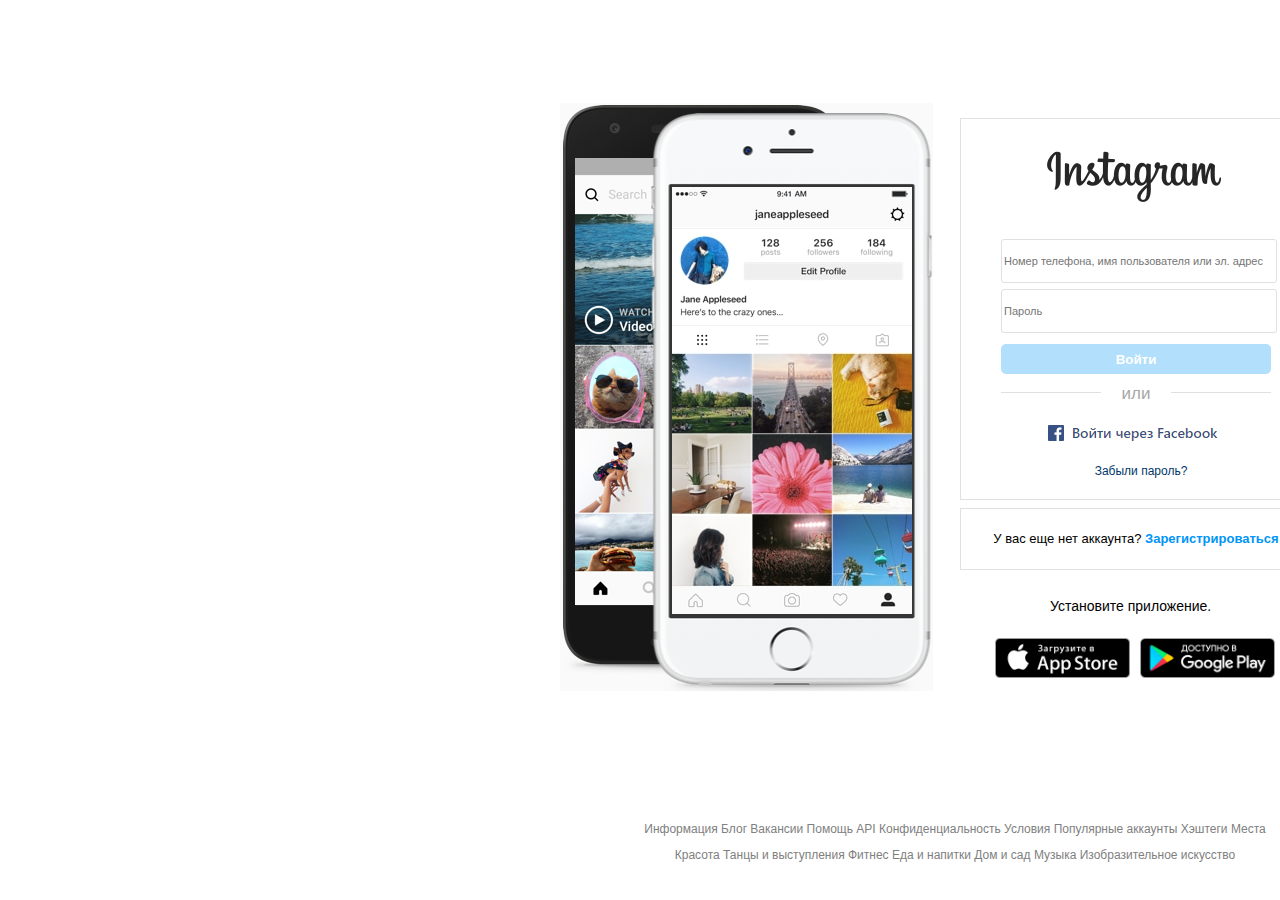
==== commit 57498e77: "Rename instagram.html to index.html" ====
--- a/index.html
+++ b/index.html
@@ -1,325 +1,219 @@
 <!DOCTYPE html>
-<!-- saved from url=(0014)about:internet -->
-<html lang="ru" class="js not-logged-in client-root js-focus-visible sDN5V" style="--desktop-nav-height:60px; --in-feed-story-item-padding:14px;"><head><meta http-equiv="Content-Type" content="text/html; charset=UTF-8">
-        
-        <meta http-equiv="X-UA-Compatible" content="IE=edge">
-
-        <title>Войти • Instagram</title>
-
-        
-        <meta name="robots" content="noimageindex, noarchive">
-        <meta name="apple-mobile-web-app-status-bar-style" content="default">
-        <meta name="mobile-web-app-capable" content="yes">
-        <meta name="theme-color" content="#ffffff">
-        <meta id="viewport" name="viewport" content="width=device-width, initial-scale=1, minimum-scale=1, maximum-scale=1, viewport-fit=cover">
-        <link rel="manifest" href="https://www.instagram.com/data/manifest.json">
-
-        <link rel="preload" href="./index_files/13adfed49916.css" as="style" type="text/css" crossorigin="anonymous">
-<link rel="preload" href="./index_files/d49271e93cef.css" as="style" type="text/css" crossorigin="anonymous">
-<link rel="preload" href="./index_files/55ba8f05e763.css" as="style" type="text/css" crossorigin="anonymous">
-<link rel="preload" href="./index_files/3ce984c47339.css" as="style" type="text/css" crossorigin="anonymous">
-<link rel="preload" href="./index_files/17711fe62512.js.Без названия" as="script" type="text/javascript" crossorigin="anonymous">
-<link rel="preload" href="./index_files/a26b7d1d55e2.js.Без названия" as="script" type="text/javascript" crossorigin="anonymous">
-<link rel="preload" href="./index_files/342f07f563fc.js.Без названия" as="script" type="text/javascript" crossorigin="anonymous">
-<link rel="preload" href="./index_files/12dc6cca9cb0.js.Без названия" as="script" type="text/javascript" crossorigin="anonymous">
-<link rel="preload" href="./index_files/c4ca4238a0b9.js.Без названия" as="script" type="text/javascript" crossorigin="anonymous">
-<link rel="preload" href="./index_files/d7e70d823f16.js.Без названия" as="script" type="text/javascript" crossorigin="anonymous">
-<link rel="preload" href="./index_files/94e3d01c095c.js.Без названия" as="script" type="text/javascript" crossorigin="anonymous">
-<link rel="preload" href="./index_files/820fce800dd1.js.Без названия" as="script" type="text/javascript" crossorigin="anonymous">
-        <link rel="prefetch" as="script" href="https://www.instagram.com/static/bundles/es6/FeedPageContainer.js/1e87ff79a0f0.js" type="text/javascript" crossorigin="anonymous">
-<link rel="prefetch" as="stylesheet" href="./index_files/77f1872a5995.css" type="text/css" crossorigin="anonymous">
-        
-
-        <script src="./index_files/sdk.js.Без названия" async="" crossorigin="anonymous"></script><script id="facebook-jssdk" src="./index_files/sdk.js(1).Без названия"></script><script type="text/javascript">
-        (function() {
-  var docElement = document.documentElement;
-  var classRE = new RegExp('(^|\\s)no-js(\\s|$)');
-  var className = docElement.className;
-  docElement.className = className.replace(classRE, '$1js$2');
-})();
-</script>
-        <script type="text/javascript">
-(function() {
-  if ('PerformanceObserver' in window && 'PerformancePaintTiming' in window) {
-    window.__bufferedPerformance = [];
-    var ob = new PerformanceObserver(function(e) {
-      window.__bufferedPerformance.push.apply(window.__bufferedPerformance,e.getEntries());
-    });
-    ob.observe({entryTypes:['paint']});
-  }
-
-  window.__bufferedErrors = [];
-  window.onerror = function(message, url, line, column, error) {
-    window.__bufferedErrors.push({
-      message: message,
-      url: url,
-      line: line,
-      column: column,
-      error: error
-    });
-    return false;
-  };
-  window.__initialData = {
-    pending: true,
-    waiting: []
-  };
-  function asyncFetchSharedData(extra) {
-    var sharedDataReq = new XMLHttpRequest();
-    sharedDataReq.onreadystatechange = function() {
-          if (sharedDataReq.readyState === 4) {
-            if(sharedDataReq.status === 200){
-              var sharedData = JSON.parse(sharedDataReq.responseText);
-              window.__initialDataLoaded(sharedData, extra);
-            }
-          }
-        }
-    sharedDataReq.open('GET', '/data/shared_data/', true);
-    sharedDataReq.send(null);
-  }
-  function notifyLoaded(item, data) {
-    item.pending = false;
-    item.data = data;
-    for (var i = 0;i < item.waiting.length; ++i) {
-      item.waiting[i].resolve(item.data);
-    }
-    item.waiting = [];
-  }
-  function notifyError(item, msg) {
-    item.pending = false;
-    item.error = new Error(msg);
-    for (var i = 0;i < item.waiting.length; ++i) {
-      item.waiting[i].reject(item.error);
-    }
-    item.waiting = [];
-  }
-  window.__initialDataLoaded = function(initialData, extraData) {
-    if (extraData) {
-      for (var key in extraData) {
-        initialData[key] = extraData[key];
-      }
-    }
-    notifyLoaded(window.__initialData, initialData);
-  };
-  window.__initialDataError = function(msg) {
-    notifyError(window.__initialData, msg);
-  };
-  window.__additionalData = {};
-  window.__pendingAdditionalData = function(paths) {
-    for (var i = 0;i < paths.length; ++i) {
-      window.__additionalData[paths[i]] = {
-        pending: true,
-        waiting: []
-      };
-    }
-  };
-  window.__additionalDataLoaded = function(path, data) {
-    if (path in window.__additionalData) {
-      notifyLoaded(window.__additionalData[path], data);
-    } else {
-      console.error('Unexpected additional data loaded "' + path + '"');
-    }
-  };
-  window.__additionalDataError = function(path, msg) {
-    if (path in window.__additionalData) {
-      notifyError(window.__additionalData[path], msg);
-    } else {
-      console.error('Unexpected additional data encountered an error "' + path + '": ' + msg);
-    }
-  };
-  
-})();
-</script><script type="text/javascript">
-
-/*
- Copyright 2018 Google Inc. All Rights Reserved.
- Licensed under the Apache License, Version 2.0 (the "License");
- you may not use this file except in compliance with the License.
- You may obtain a copy of the License at
-
-     http://www.apache.org/licenses/LICENSE-2.0
-
- Unless required by applicable law or agreed to in writing, software
- distributed under the License is distributed on an "AS IS" BASIS,
- WITHOUT WARRANTIES OR CONDITIONS OF ANY KIND, either express or implied.
- See the License for the specific language governing permissions and
- limitations under the License.
-*/
-
-(function(){function g(a,c){b||(b=a,f=c,h.forEach(function(a){removeEventListener(a,l,e)}),m())}function m(){b&&f&&0<d.length&&(d.forEach(function(a){a(b,f)}),d=[])}function n(a,c){function k(){g(a,c);d()}function b(){d()}function d(){removeEventListener("pointerup",k,e);removeEventListener("pointercancel",b,e)}addEventListener("pointerup",k,e);addEventListener("pointercancel",b,e)}function l(a){if(a.cancelable){var c=performance.now(),b=a.timeStamp;b>c&&(c=+new Date);c-=b;"pointerdown"==a.type?n(c,
-a):g(c,a)}}var e={passive:!0,capture:!0},h=["click","mousedown","keydown","touchstart","pointerdown"],b,f,d=[];h.forEach(function(a){addEventListener(a,l,e)});window.perfMetrics=window.perfMetrics||{};window.perfMetrics.onFirstInputDelay=function(a){d.push(a);m()}})();
-</script>
-
-                <link rel="apple-touch-icon-precomposed" sizes="76x76" href="https://www.instagram.com/static/images/ico/apple-touch-icon-76x76-precomposed.png/666282be8229.png">
-                <link rel="apple-touch-icon-precomposed" sizes="120x120" href="https://www.instagram.com/static/images/ico/apple-touch-icon-120x120-precomposed.png/8a5bd3f267b1.png">
-                <link rel="apple-touch-icon-precomposed" sizes="152x152" href="https://www.instagram.com/static/images/ico/apple-touch-icon-152x152-precomposed.png/68193576ffc5.png">
-                <link rel="apple-touch-icon-precomposed" sizes="167x167" href="https://www.instagram.com/static/images/ico/apple-touch-icon-167x167-precomposed.png/4985e31c9100.png">
-                <link rel="apple-touch-icon-precomposed" sizes="180x180" href="https://www.instagram.com/static/images/ico/apple-touch-icon-180x180-precomposed.png/c06fdb2357bd.png">
+<html>
+    <head>
+        <title>
+            Instagram login page
+        </title>
+        <style>
+            html{
+                font-family:"Arial",sans-serif;
+            }
+            hr{
+                border: none;
+                background-color: rgba(207, 207, 207, 0.65);
+                color: rgba(14, 14, 14, 0.65);
+                height: 1px;
+                width:270px;
+            }
+            A{
+                text-decoration: none;
+            }
+            ul li {
+                display: inline-block;
+                padding: 0 0 0 15;
+            }
+            #main{
+                position: absolute;
+                top:103px;
+                left:560px;
+                width:750px;
+
+            }
+            #login-window{
+                position:absolute;
+                left:400px;
+                top:15px;
+                width:350px;
+                height:380px;
+                border:1px solid rgb(224, 224, 224);
+            }
+            #registration-window{
+                position:absolute;
+                left:400px;
+                top:405px;
+                width:350px;
+                height:60px;
+                border:1px solid rgb(224, 224, 224);
+                text-align: center;
+                font-size: 13px;
+                line-height:60px;
+            }
+            #input-prompts{
+                position:absolute;
+                top:105px;
+                left:40px;
+            }
+            #input-field{
+                font-size: 11px;
+                position:absolute;
+                top:15px;
+                width:270px;
+                height:40px;
+                border:1px solid rgb(224, 224, 224);
+                border-radius: 3px;
+            }
+            #password-input{
+                position:absolute;
+                top:50px;
+            }
+            #login-button{
+                position:absolute;
+                top:120px;
+                width:270px;
+                height:30px;
+                border-radius:5px;
+                border:none;
+                background-color:rgba(0, 149, 246, 0.3);
+                color:white
+            }
+            #login-button-div{
+                font-weight: 300;
+            }
+            #line{
+                position: absolute;
+                top:160px;
+            }
+            #or{
+                position: absolute;
+                top:0px;
+                width:70px;
+                left:100px;
+                text-align: center;
+                background-color: white;
+                color: rgb(167, 167, 167);
+                font-size: 17px;
+            }
+            #login-via-facebook{
+                position: absolute;
+                top:190px;
+            }
+            #forgot-password{
+                position: absolute;
+                text-align: center;
+                font-size: 12px;
+                top:240px;
+                width:280px;
+            }
+            #install-app{
+                position: absolute;
+                top:480px;
+                left:400px;
+                width:350px;
+                height:120px;
+                font-size:14px;
+            }
+            #install-app-title{
+                padding-left:90px;
+                position:absolute;
+                top:15px;
+                width:350;
+                text-align: center;
+            }
+            #app-store{
+                position:absolute;
+                top:55px;
+                left:35px;
+            }
+            #google-play{
+                position:absolute;
+                top:55px;
+                left:180px;
+            }
+            #bottom-text{
+                position: absolute;
+                top:707px;
+                width:750px;
+                font-size:12px;
+                text-align: center;
+            }
+        </style>
+    </head>
+    <body link="grey" vlink="grey">
+        <div id="main">
+            <div id="picture">
+                <img src="instagram.png">
+            </div>
+            <div id="login-window">
+                <img src="inst-logo.png">
+                <div id="input-prompts">
+                    <div id="login-input">
+                        <input id="input-field" type="text" placeholder="Номер телефона, имя пользователя или эл. адрес" > 
+                    </div>
+                    <div id="password-input">
+                        <input id="input-field" type="password" placeholder="Пароль"> 
+                    </div>
+                    <div id="login-button-div">
+                        <button id ="login-button" type="submit"><strong>Войти</strong></button>
+                    </div>
+                    <div id="line">
+                        <hr>
+                        <div id="or"> 
+                            или
+                        </div>
+                    </div>
+                    <div id="login-via-facebook">
+                        <a href="https://kbtu.kz"><img src="inst-login-via-facebook.png"></a>
+                    </div>
+                    <div id="forgot-password">
+                        <a href="https://kbtu.kz" style="color:rgb(0, 55, 107)">Забыли пароль?</a>
+                    </div>
+                </div>
                 
-                    <link rel="icon" sizes="192x192" href="https://www.instagram.com/static/images/ico/favicon-192.png/68d99ba29cc8.png">
-                
+            </div>
+            <div id="registration-window">
+                У вас еще нет аккаунта? <a href="https://kbtu.kz" style="color:rgb(0, 149, 246);font-weight: 600;">Зарегистрироваться</a>
+            </div>
+            <div id="install-app">
+                <div id="install-app-title">
+                    <span>Установите приложение.</span>
+                </div>
+                <div id="app-store">
+                    <a><img src="app-store.png" width="135"></a>
+                </div>
+                <div id="google-play">
+                    <a><img src="google-play.png" width="135"></a>
+                </div>
+            </div>
             
-            
-                  <link rel="shortcut icon" type="image/x-icon" href="https://www.instagram.com/static/images/ico/favicon.ico/36b3ee2d91ed.ico">
-                
-            
-            
-            
-
-                    <meta content="С возвращением в Instagram! Войдите, чтобы увидеть снимки и записи, сделанные вашими друзьями, родственниками и интересными вам людьми по всему миру." name="description">
-                    <link rel="canonical" href="https://www.instagram.com/accounts/login/">
-                
-<link rel="alternate" href="https://www.instagram.com/accounts/login/" hreflang="x-default">
-<link rel="alternate" href="https://www.instagram.com/accounts/login/?hl=en" hreflang="en">
-<link rel="alternate" href="https://www.instagram.com/accounts/login/?hl=fr" hreflang="fr">
-<link rel="alternate" href="https://www.instagram.com/accounts/login/?hl=it" hreflang="it">
-<link rel="alternate" href="https://www.instagram.com/accounts/login/?hl=de" hreflang="de">
-<link rel="alternate" href="https://www.instagram.com/accounts/login/?hl=es" hreflang="es">
-<link rel="alternate" href="https://www.instagram.com/accounts/login/?hl=zh-cn" hreflang="zh-cn">
-<link rel="alternate" href="https://www.instagram.com/accounts/login/?hl=zh-tw" hreflang="zh-tw">
-<link rel="alternate" href="https://www.instagram.com/accounts/login/?hl=ja" hreflang="ja">
-<link rel="alternate" href="https://www.instagram.com/accounts/login/?hl=ko" hreflang="ko">
-<link rel="alternate" href="https://www.instagram.com/accounts/login/?hl=pt" hreflang="pt">
-<link rel="alternate" href="https://www.instagram.com/accounts/login/?hl=pt-br" hreflang="pt-br">
-<link rel="alternate" href="https://www.instagram.com/accounts/login/?hl=af" hreflang="af">
-<link rel="alternate" href="https://www.instagram.com/accounts/login/?hl=cs" hreflang="cs">
-<link rel="alternate" href="https://www.instagram.com/accounts/login/?hl=da" hreflang="da">
-<link rel="alternate" href="https://www.instagram.com/accounts/login/?hl=el" hreflang="el">
-<link rel="alternate" href="https://www.instagram.com/accounts/login/?hl=fi" hreflang="fi">
-<link rel="alternate" href="https://www.instagram.com/accounts/login/?hl=hr" hreflang="hr">
-<link rel="alternate" href="https://www.instagram.com/accounts/login/?hl=hu" hreflang="hu">
-<link rel="alternate" href="https://www.instagram.com/accounts/login/?hl=id" hreflang="id">
-<link rel="alternate" href="https://www.instagram.com/accounts/login/?hl=ms" hreflang="ms">
-<link rel="alternate" href="https://www.instagram.com/accounts/login/?hl=nb" hreflang="nb">
-<link rel="alternate" href="https://www.instagram.com/accounts/login/?hl=nl" hreflang="nl">
-<link rel="alternate" href="https://www.instagram.com/accounts/login/?hl=pl" hreflang="pl">
-<link rel="alternate" href="https://www.instagram.com/accounts/login/?hl=ru" hreflang="ru">
-<link rel="alternate" href="https://www.instagram.com/accounts/login/?hl=sk" hreflang="sk">
-<link rel="alternate" href="https://www.instagram.com/accounts/login/?hl=sv" hreflang="sv">
-<link rel="alternate" href="https://www.instagram.com/accounts/login/?hl=th" hreflang="th">
-<link rel="alternate" href="https://www.instagram.com/accounts/login/?hl=tl" hreflang="tl">
-<link rel="alternate" href="https://www.instagram.com/accounts/login/?hl=tr" hreflang="tr">
-<link rel="alternate" href="https://www.instagram.com/accounts/login/?hl=hi" hreflang="hi">
-<link rel="alternate" href="https://www.instagram.com/accounts/login/?hl=bn" hreflang="bn">
-<link rel="alternate" href="https://www.instagram.com/accounts/login/?hl=gu" hreflang="gu">
-<link rel="alternate" href="https://www.instagram.com/accounts/login/?hl=kn" hreflang="kn">
-<link rel="alternate" href="https://www.instagram.com/accounts/login/?hl=ml" hreflang="ml">
-<link rel="alternate" href="https://www.instagram.com/accounts/login/?hl=mr" hreflang="mr">
-<link rel="alternate" href="https://www.instagram.com/accounts/login/?hl=pa" hreflang="pa">
-<link rel="alternate" href="https://www.instagram.com/accounts/login/?hl=ta" hreflang="ta">
-<link rel="alternate" href="https://www.instagram.com/accounts/login/?hl=te" hreflang="te">
-<link rel="alternate" href="https://www.instagram.com/accounts/login/?hl=ne" hreflang="ne">
-<link rel="alternate" href="https://www.instagram.com/accounts/login/?hl=si" hreflang="si">
-<link rel="alternate" href="https://www.instagram.com/accounts/login/?hl=ur" hreflang="ur">
-<link rel="alternate" href="https://www.instagram.com/accounts/login/?hl=vi" hreflang="vi">
-<link rel="alternate" href="https://www.instagram.com/accounts/login/?hl=bg" hreflang="bg">
-<link rel="alternate" href="https://www.instagram.com/accounts/login/?hl=fr-ca" hreflang="fr-ca">
-<link rel="alternate" href="https://www.instagram.com/accounts/login/?hl=ro" hreflang="ro">
-<link rel="alternate" href="https://www.instagram.com/accounts/login/?hl=sr" hreflang="sr">
-<link rel="alternate" href="https://www.instagram.com/accounts/login/?hl=uk" hreflang="uk">
-<link rel="alternate" href="https://www.instagram.com/accounts/login/?hl=zh-hk" hreflang="zh-hk">
-<link rel="alternate" href="https://www.instagram.com/accounts/login/?hl=es-la" hreflang="es-cu">
-<link rel="alternate" href="https://www.instagram.com/accounts/login/?hl=es-la" hreflang="es-bo">
-<link rel="alternate" href="https://www.instagram.com/accounts/login/?hl=es-la" hreflang="es-uy">
-<link rel="alternate" href="https://www.instagram.com/accounts/login/?hl=es-la" hreflang="es-do">
-<link rel="alternate" href="https://www.instagram.com/accounts/login/?hl=es-la" hreflang="es-gt">
-<link rel="alternate" href="https://www.instagram.com/accounts/login/?hl=es-la" hreflang="es-ec">
-<link rel="alternate" href="https://www.instagram.com/accounts/login/?hl=es-la" hreflang="es-cr">
-<link rel="alternate" href="https://www.instagram.com/accounts/login/?hl=es-la" hreflang="es-ar">
-<link rel="alternate" href="https://www.instagram.com/accounts/login/?hl=es-la" hreflang="es-ve">
-<link rel="alternate" href="https://www.instagram.com/accounts/login/?hl=es-la" hreflang="es-cl">
-<link rel="alternate" href="https://www.instagram.com/accounts/login/?hl=es-la" hreflang="es-sv">
-<link rel="alternate" href="https://www.instagram.com/accounts/login/?hl=es-la" hreflang="es-mx">
-<link rel="alternate" href="https://www.instagram.com/accounts/login/?hl=es-la" hreflang="es-pe">
-<link rel="alternate" href="https://www.instagram.com/accounts/login/?hl=es-la" hreflang="es-ni">
-<link rel="alternate" href="https://www.instagram.com/accounts/login/?hl=es-la" hreflang="es-co">
-<link rel="alternate" href="https://www.instagram.com/accounts/login/?hl=es-la" hreflang="es-pa">
-<link rel="alternate" href="https://www.instagram.com/accounts/login/?hl=es-la" hreflang="es-py">
-<link rel="alternate" href="https://www.instagram.com/accounts/login/?hl=es-la" hreflang="es-hn">
-<link rel="alternate" href="https://www.instagram.com/accounts/login/?hl=es-la" hreflang="es-pr">
-<link rel="alternate" href="https://www.instagram.com/accounts/login/?hl=en-gb" hreflang="en-gb">
-<link rel="alternate" href="https://www.instagram.com/accounts/login/?hl=sw-ke" hreflang="sw-ke">
-<link rel="alternate" href="https://www.instagram.com/accounts/login/?hl=ha-ng" hreflang="ha-ng">
-<link rel="alternate" href="https://www.instagram.com/accounts/login/?hl=am-et" hreflang="am-et">
-<link rel="alternate" href="https://www.instagram.com/accounts/login/?hl=om-et" hreflang="om-et">
-<script type="text/javascript" as="script" crossorigin="anonymous" charset="utf-8" async="" src="./index_files/820fce800dd1.js.Без названия"></script><link href="./index_files/3ce984c47339.css" type="text/css" crossorigin="anonymous" rel="stylesheet"><script type="text/javascript" as="script" crossorigin="anonymous" charset="utf-8" async="" src="./index_files/ffb7eb92d9f2.js.Без названия"></script><style type="text/css" data-fbcssmodules="css:fb.css.base css:fb.css.dialog css:fb.css.iframewidget css:fb.css.customer_chat_plugin_iframe">.fb_hidden{position:absolute;top:-10000px;z-index:10001}.fb_reposition{overflow:hidden;position:relative}.fb_invisible{display:none}.fb_reset{background:none;border:0;border-spacing:0;color:#000;cursor:auto;direction:ltr;font-family:"lucida grande", tahoma, verdana, arial, sans-serif;font-size:11px;font-style:normal;font-variant:normal;font-weight:normal;letter-spacing:normal;line-height:1;margin:0;overflow:visible;padding:0;text-align:left;text-decoration:none;text-indent:0;text-shadow:none;text-transform:none;visibility:visible;white-space:normal;word-spacing:normal}.fb_reset>div{overflow:hidden}@keyframes fb_transform{from{opacity:0;transform:scale(.95)}to{opacity:1;transform:scale(1)}}.fb_animate{animation:fb_transform .3s forwards}
-.fb_dialog{background:rgba(82, 82, 82, .7);position:absolute;top:-10000px;z-index:10001}.fb_dialog_advanced{border-radius:8px;padding:10px}.fb_dialog_content{background:#fff;color:#373737}.fb_dialog_close_icon{background:url(https://static.xx.fbcdn.net/rsrc.php/v3/yq/r/IE9JII6Z1Ys.png) no-repeat scroll 0 0 transparent;cursor:pointer;display:block;height:15px;position:absolute;right:18px;top:17px;width:15px}.fb_dialog_mobile .fb_dialog_close_icon{left:5px;right:auto;top:5px}.fb_dialog_padding{background-color:transparent;position:absolute;width:1px;z-index:-1}.fb_dialog_close_icon:hover{background:url(https://static.xx.fbcdn.net/rsrc.php/v3/yq/r/IE9JII6Z1Ys.png) no-repeat scroll 0 -15px transparent}.fb_dialog_close_icon:active{background:url(https://static.xx.fbcdn.net/rsrc.php/v3/yq/r/IE9JII6Z1Ys.png) no-repeat scroll 0 -30px transparent}.fb_dialog_iframe{line-height:0}.fb_dialog_content .dialog_title{background:#6d84b4;border:1px solid #365899;color:#fff;font-size:14px;font-weight:bold;margin:0}.fb_dialog_content .dialog_title>span{background:url(https://static.xx.fbcdn.net/rsrc.php/v3/yd/r/Cou7n-nqK52.gif) no-repeat 5px 50%;float:left;padding:5px 0 7px 26px}body.fb_hidden{height:100%;left:0;margin:0;overflow:visible;position:absolute;top:-10000px;transform:none;width:100%}.fb_dialog.fb_dialog_mobile.loading{background:url(https://static.xx.fbcdn.net/rsrc.php/v3/ya/r/3rhSv5V8j3o.gif) white no-repeat 50% 50%;min-height:100%;min-width:100%;overflow:hidden;position:absolute;top:0;z-index:10001}.fb_dialog.fb_dialog_mobile.loading.centered{background:none;height:auto;min-height:initial;min-width:initial;width:auto}.fb_dialog.fb_dialog_mobile.loading.centered #fb_dialog_loader_spinner{width:100%}.fb_dialog.fb_dialog_mobile.loading.centered .fb_dialog_content{background:none}.loading.centered #fb_dialog_loader_close{clear:both;color:#fff;display:block;font-size:18px;padding-top:20px}#fb-root #fb_dialog_ipad_overlay{background:rgba(0, 0, 0, .4);bottom:0;left:0;min-height:100%;position:absolute;right:0;top:0;width:100%;z-index:10000}#fb-root #fb_dialog_ipad_overlay.hidden{display:none}.fb_dialog.fb_dialog_mobile.loading iframe{visibility:hidden}.fb_dialog_mobile .fb_dialog_iframe{position:sticky;top:0}.fb_dialog_content .dialog_header{background:linear-gradient(from(#738aba), to(#2c4987));border-bottom:1px solid;border-color:#043b87;box-shadow:white 0 1px 1px -1px inset;color:#fff;font:bold 14px Helvetica, sans-serif;text-overflow:ellipsis;text-shadow:rgba(0, 30, 84, .296875) 0 -1px 0;vertical-align:middle;white-space:nowrap}.fb_dialog_content .dialog_header table{height:43px;width:100%}.fb_dialog_content .dialog_header td.header_left{font-size:12px;padding-left:5px;vertical-align:middle;width:60px}.fb_dialog_content .dialog_header td.header_right{font-size:12px;padding-right:5px;vertical-align:middle;width:60px}.fb_dialog_content .touchable_button{background:linear-gradient(from(#4267B2), to(#2a4887));background-clip:padding-box;border:1px solid #29487d;border-radius:3px;display:inline-block;line-height:18px;margin-top:3px;max-width:85px;padding:4px 12px;position:relative}.fb_dialog_content .dialog_header .touchable_button input{background:none;border:none;color:#fff;font:bold 12px Helvetica, sans-serif;margin:2px -12px;padding:2px 6px 3px 6px;text-shadow:rgba(0, 30, 84, .296875) 0 -1px 0}.fb_dialog_content .dialog_header .header_center{color:#fff;font-size:16px;font-weight:bold;line-height:18px;text-align:center;vertical-align:middle}.fb_dialog_content .dialog_content{background:url(https://static.xx.fbcdn.net/rsrc.php/v3/y9/r/jKEcVPZFk-2.gif) no-repeat 50% 50%;border:1px solid #4a4a4a;border-bottom:0;border-top:0;height:150px}.fb_dialog_content .dialog_footer{background:#f5f6f7;border:1px solid #4a4a4a;border-top-color:#ccc;height:40px}#fb_dialog_loader_close{float:left}.fb_dialog.fb_dialog_mobile .fb_dialog_close_icon{visibility:hidden}#fb_dialog_loader_spinner{animation:rotateSpinner 1.2s linear infinite;background-color:transparent;background-image:url(https://static.xx.fbcdn.net/rsrc.php/v3/yD/r/t-wz8gw1xG1.png);background-position:50% 50%;background-repeat:no-repeat;height:24px;width:24px}@keyframes rotateSpinner{0%{transform:rotate(0deg)}100%{transform:rotate(360deg)}}
-.fb_iframe_widget{display:inline-block;position:relative}.fb_iframe_widget span{display:inline-block;position:relative;text-align:justify}.fb_iframe_widget iframe{position:absolute}.fb_iframe_widget_fluid_desktop,.fb_iframe_widget_fluid_desktop span,.fb_iframe_widget_fluid_desktop iframe{max-width:100%}.fb_iframe_widget_fluid_desktop iframe{min-width:220px;position:relative}.fb_iframe_widget_lift{z-index:1}.fb_iframe_widget_fluid{display:inline}.fb_iframe_widget_fluid span{width:100%}
-.fb_mpn_mobile_landing_page_slide_out{animation-duration:200ms;animation-name:fb_mpn_landing_page_slide_out;transition-timing-function:ease-in}.fb_mpn_mobile_landing_page_slide_out_from_left{animation-duration:200ms;animation-name:fb_mpn_landing_page_slide_out_from_left;transition-timing-function:ease-in}.fb_mpn_mobile_landing_page_slide_up{animation-duration:500ms;animation-name:fb_mpn_landing_page_slide_up;transition-timing-function:ease-in}.fb_mpn_mobile_bounce_in{animation-duration:300ms;animation-name:fb_mpn_bounce_in;transition-timing-function:ease-in}.fb_mpn_mobile_bounce_out{animation-duration:300ms;animation-name:fb_mpn_bounce_out;transition-timing-function:ease-in}.fb_mpn_mobile_bounce_out_v2{animation-duration:300ms;animation-name:fb_mpn_fade_out;transition-timing-function:ease-in}.fb_customer_chat_bounce_in_v2{animation-duration:300ms;animation-name:fb_bounce_in_v2;transition-timing-function:ease-in}.fb_customer_chat_bounce_in_from_left{animation-duration:300ms;animation-name:fb_bounce_in_from_left;transition-timing-function:ease-in}.fb_customer_chat_bounce_out_v2{animation-duration:300ms;animation-name:fb_bounce_out_v2;transition-timing-function:ease-in}.fb_customer_chat_bounce_out_from_left{animation-duration:300ms;animation-name:fb_bounce_out_from_left;transition-timing-function:ease-in}.fb_invisible_flow{display:inherit;height:0;overflow-x:hidden;width:0}@keyframes fb_mpn_landing_page_slide_out{0%{margin:0 12px;width:100% - 24px}60%{border-radius:18px}100%{border-radius:50%;margin:0 24px;width:60px}}@keyframes fb_mpn_landing_page_slide_out_from_left{0%{left:12px;width:100% - 24px}60%{border-radius:18px}100%{border-radius:50%;left:12px;width:60px}}@keyframes fb_mpn_landing_page_slide_up{0%{bottom:0;opacity:0}100%{bottom:24px;opacity:1}}@keyframes fb_mpn_bounce_in{0%{opacity:.5;top:100%}100%{opacity:1;top:0}}@keyframes fb_mpn_fade_out{0%{bottom:30px;opacity:1}100%{bottom:0;opacity:0}}@keyframes fb_mpn_bounce_out{0%{opacity:1;top:0}100%{opacity:.5;top:100%}}@keyframes fb_bounce_in_v2{0%{opacity:0;transform:scale(0, 0);transform-origin:bottom right}50%{transform:scale(1.03, 1.03);transform-origin:bottom right}100%{opacity:1;transform:scale(1, 1);transform-origin:bottom right}}@keyframes fb_bounce_in_from_left{0%{opacity:0;transform:scale(0, 0);transform-origin:bottom left}50%{transform:scale(1.03, 1.03);transform-origin:bottom left}100%{opacity:1;transform:scale(1, 1);transform-origin:bottom left}}@keyframes fb_bounce_out_v2{0%{opacity:1;transform:scale(1, 1);transform-origin:bottom right}100%{opacity:0;transform:scale(0, 0);transform-origin:bottom right}}@keyframes fb_bounce_out_from_left{0%{opacity:1;transform:scale(1, 1);transform-origin:bottom left}100%{opacity:0;transform:scale(0, 0);transform-origin:bottom left}}@keyframes slideInFromBottom{0%{opacity:.1;transform:translateY(100%)}100%{opacity:1;transform:translateY(0)}}@keyframes slideInFromBottomDelay{0%{opacity:0;transform:translateY(100%)}97%{opacity:0;transform:translateY(100%)}100%{opacity:1;transform:translateY(0)}}</style></head>
-    <body class="" style="">
-        
-<div id="react-root"><section class="_9eogI E3X2T"><div></div><main class="SCxLW  o64aR " role="main"><div class="             qF0y9          Igw0E   rBNOH          YBx95   ybXk5   vwCYk              MGky5                                                              i0EQd                                   " style="min-height: 100%;"><div class="rgFsT   "><div class="gr27e  "><h1 class="NXVPg Szr5J  coreSpriteLoggedOutWordmark  ">Instagram</h1><div class="EPjEi"><form class="HmktE" id="loginForm" method="post"><div class="             qF0y9          Igw0E     IwRSH      eGOV_         _4EzTm                                                              kEKum                                                "><div class="-MzZI"><div class="_9GP1n   "><label class="f0n8F "><span class="_9nyy2">Телефон, имя пользователя или эл. адрес</span><input aria-label="Телефон, имя пользователя или эл. адрес" aria-required="true" autocapitalize="off" autocorrect="off" maxlength="75" name="username" type="text" class="_2hvTZ pexuQ zyHYP" value=""></label><div class="i24fI"></div></div></div><div class="-MzZI"><div class="_9GP1n   "><label class="f0n8F "><span class="_9nyy2">Пароль</span><input aria-label="Пароль" aria-required="true" autocapitalize="off" autocorrect="off" name="password" type="password" class="_2hvTZ pexuQ zyHYP" value=""></label><div class="i24fI"></div></div></div><div class="             qF0y9          Igw0E     IwRSH      eGOV_         _4EzTm    bkEs3                          CovQj                  jKUp7          DhRcB                                                    "><button class="sqdOP  L3NKy   y3zKF     " disabled="" type="submit"><div class="             qF0y9          Igw0E     IwRSH      eGOV_         _4EzTm                                                                                                              ">Войти</div></button></div><div class="K-1uj Z7p_S"><div class="s311c"></div><div class="_0tv-g">или</div><div class="s311c"></div></div><div class="             qF0y9          Igw0E     IwRSH      eGOV_         _4EzTm    bkEs3                          CovQj                  jKUp7          DhRcB                                                    "><button class="sqdOP yWX7d    y3zKF     " type="button"><span class=" coreSpriteFacebookIcon AeB99"></span><span class="KPnG0">Войти через Facebook</span></button></div></div><a class="_2Lks6" href="https://www.instagram.com/accounts/password/reset/" tabindex="0">Забыли пароль?</a></form></div></div><div class="gr27e"><div class="_7UhW9   xLCgt      MMzan    _0PwGv         uL8Hv         "><p class="izU2O ">У вас ещё нет аккаунта? <a data-testid="sign-up-link" href="https://www.instagram.com/accounts/emailsignup/" tabindex="0"><span class="_7UhW9   xLCgt        qyrsm      gtFbE      se6yk        ">Зарегистрироваться</span></a></p></div></div><div class="APQi1"><p class="b_nGN">Установите приложение.</p><div class="iNy2T"><a aria-label="Скачать из App Store" class="z1VUo" href="https://itunes.apple.com/app/instagram/id389801252?pt=428156&amp;ct=igweb.loginPage.badge&amp;mt=8&amp;vt=lo" tabindex="0"><img alt="Скачать из App Store" class="Rt8TI " src="./index_files/bfba6d0fd6bd.png"></a><a aria-label="Скачать из Google Play" class="z1VUo" href="https://play.google.com/store/apps/details?id=com.instagram.android&amp;referrer=utm_source%3Dinstagramweb%26utm_campaign%3DloginPage%26ig_mid%3D6E48BE01-445F-41A7-998D-922BABD700F0%26utm_content%3Dlo%26utm_medium%3Dbadge" tabindex="0"><img alt="Скачать из Google Play" class="Rt8TI " src="./index_files/4c70948c09f3.png"></a></div></div></div></div></main><footer class="_8Rna9  _3Laht pC2e0 " role="contentinfo"><div class="             qF0y9          Igw0E     IwRSH      eGOV_         _4EzTm               KokQV                                                                                               "><div class="             qF0y9          Igw0E     IwRSH      eGOV_         _4EzTm                                                              kEKum                                                "><div class="             qF0y9          Igw0E     IwRSH        YBx95   ybXk5    _4EzTm  YlhBV                                                                                                            "><div class="             qF0y9          Igw0E     IwRSH      eGOV_         _4EzTm     _22l1                 soMvl                  JI_ht                                                                      "><a href="https://about.facebook.com/meta" rel="nofollow noopener noreferrer" target="_blank"><div class="_7UhW9  PIoXz       MMzan    _0PwGv         uL8Hv         ">Meta</div></a></div><div class="             qF0y9          Igw0E     IwRSH      eGOV_         _4EzTm     _22l1                 soMvl                  JI_ht                                                                      "><a href="https://about.instagram.com/" rel="nofollow noopener noreferrer" target="_blank"><div class="_7UhW9  PIoXz       MMzan    _0PwGv         uL8Hv         ">Информация</div></a></div><div class="             qF0y9          Igw0E     IwRSH      eGOV_         _4EzTm     _22l1                 soMvl                  JI_ht                                                                      "><a href="https://about.instagram.com/blog/" rel="nofollow noopener noreferrer" target="_blank"><div class="_7UhW9  PIoXz       MMzan    _0PwGv         uL8Hv         ">Блог</div></a></div><div class="             qF0y9          Igw0E     IwRSH      eGOV_         _4EzTm     _22l1                 soMvl                  JI_ht                                                                      "><a href="https://www.instagram.com/about/jobs/"><div class="_7UhW9  PIoXz       MMzan    _0PwGv         uL8Hv         ">Вакансии</div></a></div><div class="             qF0y9          Igw0E     IwRSH      eGOV_         _4EzTm     _22l1                 soMvl                  JI_ht                                                                      "><a href="https://help.instagram.com/" rel="nofollow noopener noreferrer" target="_blank"><div class="_7UhW9  PIoXz       MMzan    _0PwGv         uL8Hv         ">Помощь</div></a></div><div class="             qF0y9          Igw0E     IwRSH      eGOV_         _4EzTm     _22l1                 soMvl                  JI_ht                                                                      "><a href="https://developers.facebook.com/docs/instagram" rel="nofollow noopener noreferrer" target="_blank"><div class="_7UhW9  PIoXz       MMzan    _0PwGv         uL8Hv         ">API</div></a></div><div class="             qF0y9          Igw0E     IwRSH      eGOV_         _4EzTm     _22l1                 soMvl                  JI_ht                                                                      "><a href="https://www.instagram.com/legal/privacy/"><div class="_7UhW9  PIoXz       MMzan    _0PwGv         uL8Hv         ">Конфиденциальность</div></a></div><div class="             qF0y9          Igw0E     IwRSH      eGOV_         _4EzTm     _22l1                 soMvl                  JI_ht                                                                      "><a href="https://www.instagram.com/legal/terms/"><div class="_7UhW9  PIoXz       MMzan    _0PwGv         uL8Hv         ">Условия</div></a></div><div class="             qF0y9          Igw0E     IwRSH      eGOV_         _4EzTm     _22l1                 soMvl                  JI_ht                                                                      "><a href="https://www.instagram.com/directory/profiles/"><div class="_7UhW9  PIoXz       MMzan    _0PwGv         uL8Hv         ">Популярные аккаунты</div></a></div><div class="             qF0y9          Igw0E     IwRSH      eGOV_         _4EzTm     _22l1                 soMvl                  JI_ht                                                                      "><a href="https://www.instagram.com/directory/hashtags/"><div class="_7UhW9  PIoXz       MMzan    _0PwGv         uL8Hv         ">Хэштеги</div></a></div><div class="             qF0y9          Igw0E     IwRSH      eGOV_         _4EzTm     _22l1                 soMvl                  JI_ht                                                                      "><a href="https://www.instagram.com/explore/locations/"><div class="_7UhW9  PIoXz       MMzan    _0PwGv         uL8Hv         ">Места</div></a></div><div class="             qF0y9          Igw0E     IwRSH      eGOV_         _4EzTm     _22l1                 soMvl                  JI_ht                                                                      "><a href="https://www.instagram.com/web/lite/"><div class="_7UhW9  PIoXz       MMzan    _0PwGv         uL8Hv         ">Instagram Lite</div></a></div></div></div><div class="             qF0y9          Igw0E     IwRSH        YBx95   ybXk5    _4EzTm     _22l1                                                      _49XvD                                                   "><div class="_7UhW9  PIoXz       MMzan   KV-D4          uL8Hv         "><span class="_3G4x7   RFk-t bwz9f "><div class="TQUPK"><span>Русский</span><div class="             qF0y9          Igw0E     IwRSH      eGOV_         _4EzTm                     WKY0a                                                                                         "><span style="display: inline-block; transform: rotate(180deg);"><svg aria-label="Значок &quot;стрелка вниз&quot;" class="_8-yf5 " color="#8e8e8e" fill="#8e8e8e" height="12" role="img" viewBox="0 0 24 24" width="12"><path d="M21 17.502a.997.997 0 01-.707-.293L12 8.913l-8.293 8.296a1 1 0 11-1.414-1.414l9-9.004a1.03 1.03 0 011.414 0l9 9.004A1 1 0 0121 17.502z"></path></svg></span></div></div><select aria-label="Изменить язык отображения" class="hztqj"><option value="af">Afrikaans</option><option value="cs">Čeština</option><option value="da">Dansk</option><option value="de">Deutsch</option><option value="el">Ελληνικά</option><option value="en">English</option><option value="en-gb">English (UK)</option><option value="es">Español (España)</option><option value="es-la">Español</option><option value="fi">Suomi</option><option value="fr">Français</option><option value="id">Bahasa Indonesia</option><option value="it">Italiano</option><option value="ja">日本語</option><option value="ko">한국어</option><option value="ms">Bahasa Melayu</option><option value="nb">Norsk</option><option value="nl">Nederlands</option><option value="pl">Polski</option><option value="pt-br">Português (Brasil)</option><option value="pt">Português (Portugal)</option><option value="ru">Русский</option><option value="sv">Svenska</option><option value="th">ภาษาไทย</option><option value="tl">Filipino</option><option value="tr">Türkçe</option><option value="zh-cn">中文(简体)</option><option value="zh-tw">中文(台灣)</option><option value="bn">বাংলা</option><option value="gu">ગુજરાતી</option><option value="hi">हिन्दी</option><option value="hr">Hrvatski</option><option value="hu">Magyar</option><option value="kn">ಕನ್ನಡ</option><option value="ml">മലയാളം</option><option value="mr">मराठी</option><option value="ne">नेपाली</option><option value="pa">ਪੰਜਾਬੀ</option><option value="si">සිංහල</option><option value="sk">Slovenčina</option><option value="ta">தமிழ்</option><option value="te">తెలుగు</option><option value="vi">Tiếng Việt</option><option value="zh-hk">中文(香港)</option><option value="bg">Български</option><option value="fr-ca">Français (Canada)</option><option value="ro">Română</option><option value="sr">Српски</option><option value="uk">Українська</option></select></span></div><div class="             qF0y9          Igw0E     IwRSH      eGOV_         _4EzTm                        _5VUwz                                                                                      "><div class="_7UhW9  PIoXz       MMzan    _0PwGv         uL8Hv         ">© 2022 Instagram from Meta</div></div></div></div></footer></section></div>
-
-        
-
-
-        
-            <link rel="stylesheet" href="./index_files/13adfed49916.css" type="text/css" crossorigin="anonymous">
-<link rel="stylesheet" href="./index_files/d49271e93cef.css" type="text/css" crossorigin="anonymous">
-<script type="text/javascript">window._sharedData = {"config":{"csrf_token":"pbtM5EJYRk2b6uvtlHMOf5QF4WnU2N2J","viewer":null,"viewerId":null},"country_code":"KZ","language_code":"ru","locale":"ru_RU","entry_data":{"LoginAndSignupPage":[{"captcha":{"enabled":false,"key":""},"gdpr_required":false,"tos_version":"row","username_hint":""}]},"hostname":"www.instagram.com","is_whitelisted_crawl_bot":false,"connection_quality_rating":"GOOD","deployment_stage":"c2","platform":"windows_nt_10","nonce":"ym40QA1JN23Cpm7eTKtnUg==","mid_pct":10.25111,"zero_data":{},"cache_schema_version":3,"server_checks":{},"knobx":{"070bc16ba2d873c073001690561934e3":true,"086c12b43fda5eee54ed0fa85f2bbea8":25000,"17aeb9de94ea257e02570f12cdb2812f":false,"27e1c3d9ed3e05886fb474b960e3baa4":false,"2fd8c4813fb3f5cb8832e5cb6075b0a4":false,"3c50bdecc6078abf9e53f13d9246d9e2":true,"417a8e79ba5d5da0284a8efb2178791a":true,"5a00d32f3b18ef1b85a8d6af5be1ad47":true,"5f14c608e32ae0b85932fb93091c4546":false,"624aa9c15ed32e7d96b314f2b37a95b4":true,"87084edfc1b9d02c4cdfa207310404fc":true,"87cabcd3ff134aea43e9d0eb09f3f1d4":true,"905928c49b2e06c084709ec4bda214ee":true,"989a9524772f4eea9e1ec5b9e4ae8230":false,"9f97772ac84b15c6fa35b21d0ea0ea6b":true,"a64bf3b237e8c66b16b48dff7938337a":false,"b3b101ebc459cb74c4144fda9cc3bb03":true,"b5e70c87e17a373db0b28517f9501115":false,"bb3d262bf71e4913224f89cd187f16ac":true,"c0c77683fd5aa33a316060307cb4e5a1":true,"c7d5457b90b24b213643f248aa08086e":false,"d53b1f90985bfbb0fb93dff0d1fa3bca":true,"d88aca5bd7de1de58752cadc8c1d8d64":true,"f4ee3f85f175439f7c2aa48265f0d25e":true,"fed3bf7819c74a0cea1603b3ca82d269":true},"to_cache":{"gatekeepers":{"009fa3e450a765929dd7c05311488b84":false,"00a57f00bb706690c3a2c5607ff9980f":true,"01dccbb81baf220b8452e3a672876351":false,"021c364f36fa6a748f7b9227760e81da":true,"028238834267ea4afff9d002f6cab97e":false,"03474aebcf9a12234cdcdb7ae9276394":false,"0404c2081792e2778d56f4079a81ba61":false,"042a3e1ebc7c3b2156e554f72e1d29f2":false,"04c7ff8fcef0cfe31d23d791cc102c99":true,"057403bcc8ef0ccec100c05d80a1c82d":false,"0644d5fb7deba7524e3c7b678dbd78b0":false,"08a7014194ccca3eb091e58e37decd07":true,"09dbfbe3bd8b17d7a2c13738559671c5":true,"0adb48636695fb1cf1714130dc225130":false,"0b142c42c86a094bcf695b413eb0ce4e":true,"0ff690305d9bb8728c38fc4ec24cb28b":false,"10a1411a2fe1bf01df96df532fb308fd":true,"10acfd61074c42fe2a6374d2390fcbdd":false,"116d33726ea852637a9da7e33f25b409":false,"11764725a639f0fe5d957472e1915d08":true,"122e7df365ecdfcc57a47887270c1501":false,"127d8933d591fb51aef0fb7ba03b034d":false,"1317c9d9d93a3543f3c5d0b2fd6c673a":true,"134c532c3c1f9dddd5f67075981d7050":false,"1552ecbb62d0dea31503085edd758e2f":false,"156afcae976343d13e119d3e5bd6b5aa":true,"161b7357ad7e4d2cbf8aa82202e01003":false,"17ab8b301d0cac30f22c7f6cf78fc22b":false,"1859cd2c3e8ff257375cf2e4f60e2120":false,"196f1e1fdf1fda944b0e0aa4703dc887":true,"1ad1c0ed8bf19602a3c6d60f0fc4c0e6":false,"1b250d15866e4269d7a58bd453c581dd":false,"1df69062dd665a810ab7207b1665fefe":false,"1f2edcdcfb4e175b75c1f313863d1478":false,"200153cf92ae22412291337689a84968":false,"211a3b636bf605696f9f15158dc95d92":false,"2166c0dad1ccc40db80194fa8de6df99":false,"2194d568bd419828bb76b0e0c9744e16":false,"21a019f30485d93e79b0ba0fd2f808b4":false,"2230c0c42ce7470be26a0f8784d6cc69":false,"2471b7784ca5c0f1b4537a8f60e760ee":false,"248bf91fc7faa918b9cf22e9528ca12e":true,"2590997e9202d69e0833442389c02944":true,"261141d1b1ad830fa66b6ba6e3bbf4dc":false,"278e5b89ffb15b2d3baab504abc10a22":true,"27b0c91a7ab2e964d479611776560408":true,"2884495905a649321178092d409fa3e5":false,"297900fb2cf5dfe22a6f3dbf456c613e":false,"2bfcbe74be63a9b919cd4ae9b4ac6fec":false,"2eb29c0de2d55b2d8b4be65986bf8372":false,"2f92cde862afccbae3bb30f1c938132e":false,"322188e0fb60e9a11fee7a54dc3a5bf6":false,"34860d371b74a0fae38de95e2a431364":true,"3500c1040008f41eafda8aa9aa91af7b":false,"388850389d9a78f0a0d5e0576a091aaf":true,"38a9f670e059538b86be1bee61623034":true,"38d44a280fb2c117b89d728a9dbc7a9e":true,"3921688bf34de5871266dab3fa9a41a6":false,"3a987ae91ffb897090d4f5d601222c9b":false,"3c4e79a46c0542864ddaf9da491be16e":true,"3f9a5c6780e4c66e1bdf8cb76c8ed70b":false,"42d3fb1065c7ef67af17483a5f75285c":false,"43209909bbc0dc28c34eea93f021a1a6":false,"43bdef11d65051c6efe18183b6656ee1":false,"43c6ab72ff8acaa512e4e3c3c27ad7cc":true,"43cbfb646537502cf1d794f04c18443a":false,"440bc90cfb900bf6c3cfc21c3e8aa31f":true,"4433900b7e55ae3bc6ae86ca958aee90":true,"449edff0d19130bd767c61673adeb683":false,"44b1ce5210dba40b1ea696e2cf2d0da6":false,"44d4391c757f1cb95df86b7589aba297":true,"47299a9bb5024cd2857a742f5a5fabdb":false,"4862ede2d55fafc30ae764992c9fc39d":false,"48eee4ddf4106d3a8e87f36d9a02fa5f":false,"49677a833265814f2ae7631643e226e4":false,"4b8788934895fdf92b9b5b7798199ba0":false,"4c42866bd18e97af16c76f38c999296f":false,"4ea9cca66701f0bec20983d828b74cbc":false,"5089df93bfd81a5e01bbde63bd5a5835":true,"52a1cca9b762e32ba211c878390c09a0":false,"539478cb83925c551798af0170359706":false,"540a27c9b465b678b75a387cf050e8d8":true,"548099d29a7c2e98dd32977d643e4ca3":false,"560e94b315ece7f84da9bfc28b672ca6":false,"563dee531b456a184263ce1ebead9238":false,"592a64cd06a1b4cab77cbd3f6363299f":false,"5979d62c4994540784ac11f531989c0a":true,"5982c9d28f85fdbdc21dfb0735ec68ff":false,"5ccf3c37ef206d394c322fe366bd8319":true,"5d803917619ce311cf477b6a887a557f":true,"5e3f621f72a8269807ca770831832a72":false,"5f7ef2e49c95d09c160d3cec60577a38":false,"5f9c39069a065b553c6acc8531f96b62":false,"6078fb0c009f15671c6424ec2497c700":false,"60a9c1f041be0fd5725a0cf313a8fe51":true,"61551448ebf346c48b55229c92ab4d6d":false,"64812da04205e37103cd9835afdfefa8":false,"6653262fac150e6c42a557c6bd153afa":true,"67c5d72c5004437ed33ac203c3fd1756":false,"69907bc218c3347a52a5da6aeb16a80a":true,"6c6aa71c95325385f33dafd7c463c04d":false,"6da094e22990a03d66abfc775aecf15d":false,"6e14f1446160d8ca5d686d193c7b21a1":true,"6e611f2dd30fbe8476a8728000594b35":false,"6e8079b871617add378ce0a089c0f6bc":true,"6ea6135dfdfb39b86f8f8d3f1240f4a7":false,"6fd4b7a09e7cb05bab67edfaf7aa9e75":true,"71a9f818bb0aaf11afcdc036018dcadf":true,"725c8564d1d8c1327f630736918b73be":false,"730e4a631f1c621c5a5694890d6db4b9":false,"73b19abfa50aea653ac4cc4765cdab51":true,"73e986be6c9f17b76b5a1d3f77b6090d":false,"741e2eb09b00eaf956fe37e2b595e65f":false,"75859ee30ad41f3f64494bfb80b6a4e9":true,"777e09e36bb9c8d40de9f896414659e3":false,"77f71b34a16230f78061475a8f89382a":true,"78e0f3a4772fa35654f67dffe38111ca":false,"78f2fa9040ee0f770c0ff3a5642b0e12":false,"79103ae9ab79fcd989e569732a94d437":false,"7927dcf3d72a0acbf6af51ca4595bf2e":true,"7961fda33b24480151d1c36c3eafd299":true,"79bd1bc421163e1cf897231646323ff7":false,"79fd847efe5809cba1b78bae1f996c16":true,"7a0e19d6754cf75ee254cebcaa7e326c":false,"7af14de9be3c604224bce4b4ade2cc1d":false,"7b4ab0fe9c9916daf16dc04ffe91951e":false,"7bb20911985813e2cdae12a77c4d355d":true,"7beac735a4ac5f601f21878eab6bfcc8":false,"7c14bfbe9652e194f2ae779d7625f459":true,"7e7a90224b45fbaddf39743e676c66c1":true,"80fc0ddcb6d28fb9a2fa8cb8918dfa55":false,"8401bcacc6288385f0731a1259ee6aea":false,"8442f4be6a753751b4feac8d5da9cf5d":true,"84cfc8676fe3d92b7ca81ab4dc9fc051":false,"8542641b0c43d89c53e45515105c650f":true,"859104160b331dfa4f085d7bad6145a3":true,"85d62a6202f78b2f3fbd6952a24729a7":false,"8779449f404ffb860690fc20980e1c48":false,"8991444ceff19abf035ec8b141572a15":true,"8a233c82fb692064aa21aa611f0885cb":false,"8a2c1165bf201bb3a72c73a266bfc6d9":true,"8a6abe223f8155ccb46310932417a823":false,"8c3182c92b73fd3ea4f1883a22053e10":true,"8e9ca2f8198c6d7bfe0a362259556097":false,"91bd7df51fb95a69a47698f5caa65c6e":false,"92bcb17d885901a8669f9d66c6265993":true,"96cb0440b866d02aacd828fd5169bb95":false,"9797a4258aacd9d9a91b25c4fc3f92ed":true,"9940a6314acb76d17feabbdaa13d5796":true,"9aaadeb2df480a73a061c64196ba2587":false,"9b598a1c1af670cc04cc38a2a2d1d97e":true,"9c80ae0a8f87b0938e896aa59584d0e2":true,"9d37d560d8ec6c357a6d7ed1c07130f0":false,"9e08a7d4bb7d639b866ac7785f9288e2":true,"9e4f5530459c1ead5f1c83c689c159a9":true,"9e5639a163931af222b143749b551ce9":false,"9e85a32c3ce1f3ccd51d616d12b6e28b":true,"9e9217698f431e197a7b02ba3057bf8a":false,"9eb8bd6b8815f0839f70e040c296aefc":true,"a00d8cabdfd821a883b4f1907cd6334e":true,"a0a411f6ca275530466e783767debc13":false,"a13791add93cdea753c8438e2cf5b32f":false,"a1b948a25fc9d1b7a058043ad9bc066d":true,"a21f68634144b5619b0dcce3cafadf1f":false,"a2c7c68b5641429d3eac99eea9316e91":false,"a30e4b55bb0cacef7687c455f8ca2f61":false,"a42fbc13fabef877786dff1686dc345a":false,"a4cfc4ba1412fe4c15fc1f67bd15a51f":true,"a56aca1e58f58fe0b7252566e8abc4e8":true,"a7a55fbf106e4c6d8251713fe7d38140":false,"a893ab61ed8bccaf13501e3aa1e73478":true,"a8991778453e41aaa6c563b1476bccf3":false,"a8b677a426e5c2636f81de321eb5f8e8":false,"a962f004876919f775de5ec1017213dc":false,"abb876ccfb2de45d92ef983e5a2e4597":false,"ac4f8c1892e0d9a7d8cdc4b07e39f057":false,"aca09613b2afff98340a26d9fcc932f8":true,"af2ae49bf8c1b9dacbf44a1b2479809f":true,"af8d97d74472bc9c950c32ae9a7855aa":false,"b033b5369b8049923e8f765e3221d48e":true,"b05801b48ab066d8ed658acfefb7d487":true,"b1b91999e0bdd72913a9e2eb77c8cbbf":false,"b206a2aff9fbb7fbd100df3f8d56276d":false,"b2609562f4ba2600cabe1fa39e6505d5":false,"b2e657eebb03fd28e0a69e559361c457":true,"b39d0a730af96c72ffdaf708f68ddb37":true,"b4c77f5c4d42e3be39a5e9335a9fd9d2":false,"b5e651c09afba060832054c6447bea87":true,"b70418a85b5f7d66b691974582c73aac":true,"ba325c6f0b1b5cc6c3eae2c17f7698a0":false,"ba8ab0e419b454ba00269fe9aff70029":false,"bb313f65a8f87a6e6d02077c62546f37":false,"bb690b891a596929ac730d7dc027281b":true,"bba3d99f7b800eebcfc945395e870324":true,"bbef073b2279862cd7b4eda1ffe1e66c":false,"bdadcd6e49aa211c9efa012d8c5e1cc6":false,"bdd069bffb2687380cb748579e69cccb":false,"bed369d8cb9072d1ae8b7a9289ce9b01":false,"c0072eeb3f56fbd7400c216e2b2d81d8":true,"c0789ba80ffb69e16b81599a04666e27":true,"c18b85bfb0c996fd4fc39006ea0a112d":false,"c1caa06c12cf5892a3ce417ba89a2fa8":false,"c3441c64fc06efd9616a6bc1ce30edbf":false,"c43995476ee9996c5a94df6910b31503":false,"c4e4f6f773dbc834d72148101460a0c0":false,"c74acb50c01a15ba0aec394edfcfefbe":true,"c821e78f6cf744b781a0f921e0cbb162":true,"ca0eabb30badaa2e359e0b160cf71d30":true,"ca9a5505fe21f21b6001ee089aca5d33":true,"cad7c6f2bf751ed7e391f8530232cdd9":false,"cc14ca635af9ba8fcdd3d5295c09f56f":true,"cc9f70f082a059fea8d1036475425826":true,"ce3ccd33342db3f9b838df62fd91c451":true,"ce826b488b009b43e5651182edb38702":false,"cfd64ca802725f05763b949668114f47":false,"d102d848af9a839019889c4f688165a0":false,"d151496913f047aa40f38a5ad0db0021":false,"d1584181912879b33b5a37f1b3b6acbb":false,"d35655349616aa247b37d45a4f8ef432":true,"d468ace70817d3319abd74abe15c0653":false,"d52e9e734ffa32275bca5804db996d7a":true,"d5db2642ffa492a4f61ac7d19e4d4a7c":false,"d77f89e2a614442d2dc9f1e20c4e1956":false,"d7f994b8f16d551847a9aba4314e397b":false,"d8f7819984d0765a4e9ce4c42d046d1a":false,"d9876f2cb8a2db484645b0588a557829":false,"d9b5e8fdb2aecabfd3207bf2e830ed03":true,"d9c8c7d6f609a77bcc83c88f3a485733":true,"dc5921752615bc7bde476d11f854232b":false,"dcd4224f36c675a2abf5d50a9648f022":false,"dd083dc4381c99f09a62989e026beb46":false,"dd527aeabd2054242031548995891805":false,"dd6c3934feb3040608131f46c132a7e0":true,"dd8b4b43a53627f02e30d44e12651a4a":false,"de5d9b2a4baa5a6c0f59c90dab784ae7":false,"deea043f54f729acc56fefe4066f2e19":true,"df80149c99dd7f9617fc7e7d8abc24ef":false,"e2f1d2267900a0725649c39f717dfa69":false,"e4bca332e1f7812a45af36245ce8805a":false,"e4d9f973a861273f3340b5777a74683c":false,"e62436aacc97d0141bda548cdd82e039":false,"e6598436007c651afce9e20a93b18578":false,"e6f4762f4fd47948ed114cbaac44ca39":false,"e76a8d86dc489a4c6f56855f9481feab":false,"e8108a8759a6171fd28eeb2018bcb215":false,"eab36c5162ffe3f420566fffcb98939a":false,"eb184193ba8531147a27f62b11335b7d":false,"ec93037482ddd7452fcc43aa4c5b4b81":true,"ecd0d7053fbe7844c83c8d2d67752eeb":true,"ece5a1540e71504c1dd796880e75b2c8":false,"efc209ad306781d799fb779c2bcfd0fd":false,"f02846a6efb1eee6cd52c622c215d451":false,"f113fba8550c4d92333181282d23b120":true,"f1a388da5d8022d28be35568cca33750":false,"f3cb0e417d8b73758be753a0ddc2afb7":false,"f4e3c013aeda53bab294846ccca5056f":true,"f5b0d9785ffb3a0420323eeeca90e56a":false,"f6978b2665a72c1d1fb6ae0b52c652ad":false,"f7142e0a86f72887d9177045ff85b8ca":false,"f7e30c8280c2b4f0af9d23514785818a":true,"f844fdea7f3df35f29a72ad9ee4f00d4":false,"f897834bec2171034dad0a84c0a1f9e3":true,"f8dee5be0eaed71f2e0f588dec8a58fe":false,"f9618d0b0388ca82b090d784ee6b200b":false,"fa1a406c031912f6c786f6276cc68078":true,"fba63080eadaca0f63641dae59d0dc83":false,"fc279a99c031f977b86ddc44b3a77041":false,"fd314b55617dc6943d038baa61727c4d":false,"fdf32b017a5226cd647444259cafce93":false,"fe770dc975d85da306f4eee4c67c048e":false,"ff57d580cbe890cf1bcfdf2fa3792e27":false},"qe":{"app_upsell":{"g":"","p":{}},"igl_app_upsell":{"g":"","p":{}},"notif":{"g":"","p":{}},"onetaplogin":{"g":"","p":{}},"felix_clear_fb_cookie":{"g":"","p":{}},"felix_creation_duration_limits":{"g":"","p":{}},"felix_creation_fb_crossposting":{"g":"","p":{}},"felix_creation_fb_crossposting_v2":{"g":"","p":{}},"felix_creation_validation":{"g":"","p":{}},"post_options":{"g":"","p":{}},"sticker_tray":{"g":"","p":{}},"web_sentry":{"g":"","p":{}},"0620e92b561b0c7e08b34ef6cfe894fe":{"p":{"519be4f49d3af78a4db0468e36f70621":false,"788e5d60de1e90e51b95e621c516232e":false,"a34a281c4483301a962b266fd334f26e":true,"a722070f9e931d1c7a415572019ebda7":false,"b9c360d80f29171e932e39a67b02d8a3":true,"dec1fe47e3bd674ea738880f344a4621":false},"l":{},"qex":true},"09b4bc79c5f097d39eccc2d996c1e4b8":{"p":{"115a482da3193d44c4cbf2e737a1e569":false},"l":{},"qex":true},"0e0cef5cf869f76839dea9aab16a294e":{"p":{"66e3104958a4b1f8e2a26ffc47a0b748":false},"l":{},"qex":true},"0e5e85d6e8dad1d29137f1cb525b02bc":{"p":{"51f190c9f1fab8d0915ad7f98faf92d2":false,"728d447b0fd26675ad633e20da970a1f":false},"l":{},"qex":true},"1096c23eb866de5c8a4877992592feeb":{"p":{"1b79e091531d2467b7be4942b0dc23d1":true},"l":{},"qex":true},"128adba1f0836406bd4dceaf57a0defa":{"p":{"24c1783646680eb1b4905135382071a1":false,"e4a8e0f3c898d3fc629c53370c9ab024":false},"l":{},"qex":true},"1629b857d084eab67a272b9faf18c74d":{"p":{"78dbde4a2e2100c3c1a804130eb1c6e9":false},"l":{},"qex":true},"17eee9316ff98419f0da0f87506e1826":{"p":{"14d669eb456916355eb7f0849aa8c463":true,"5674296d5992b855933c716066375b34":true,"74f1ec01d07c4c158e647c99c64bb4c6":true},"l":{},"qex":true},"180cd0bacffc5347bbc1aa217240f792":{"p":{"070b183806480004c58e87fe34af65f4":""},"l":{},"qex":true},"1c46bf25792a3c449303f8a67f0a6e5c":{"p":{"01925c04edf774b7f294f8aca6eb3329":true,"0422cc3271f288718e20c128c84a7485":true,"b52676de13a6ca6a1a0ea7247b0c072d":true,"bfc1476c58b7fcfb903d560322dd4ffa":false,"d44c0254a8d3a010bdfa7a8e39d17e14":true},"l":{},"qex":true},"21121a99e8de5f3b73f998f9f114af98":{"p":{"7cd59b0662a8eb2b8b77dc34928b3111":false,"886cd469ee017901582232a7cbbadb39":false},"l":{},"qex":true},"2780af766858d793a2102c5778c3ef37":{"p":{"50372b591eb5911ad5fd277f83e88162":true},"l":{},"qex":true},"282188012a6be9b45d0a5625db9131e5":{"p":{"42f2cd6fa53e15b032c207ba139724e3":true,"c4dcc2c6c2a7781a95ea7e5142c24bfb":true,"d054a6e8ab027a19f469a3bb7ef94b6a":true},"l":{},"qex":true},"2b451c9688df7ebbf5722385f91de61d":{"p":{},"l":{},"qex":true},"34d41efec78ab1ae43833b2d56cebae6":{"p":{"085dcb8c8aee1e548e37de701cd9fb70":false},"l":{},"qex":true},"35ccc053595473bcd993a4ed3dbca953":{"p":{"158c86904344c198f1c60c192aa00888":false,"266d323c9b489cd58b821ea1866ca60c":30,"42db60c6269712d750bfedbbab734c92":true,"abd4938c74387e29b611eb06d4aa6099":true,"caa2e0bf814e7281c526aca1d98ebdd4":false,"db4ef9c36af3eb36fc45def819c98813":true},"l":{"266d323c9b489cd58b821ea1866ca60c":true,"abd4938c74387e29b611eb06d4aa6099":true},"qex":true},"36a2607498f7a42968718835475ec6a0":{"p":{"f483901a924742ff5c01ca3e66d6acbe":false},"l":{},"qex":true},"3b554decc698dc13e44ad0e4096e5df4":{"p":{"4bb4cab18e90bd7568b7c2e82fc5b96d":false,"924ff1bfece9d437c31f36cb08d0cd55":false,"a6b43c5441ab19b7b39e005e49cc9bb2":false},"l":{},"qex":true},"3fc844ff1827e2fc88d93a2d2bd9870e":{"p":{"e4a27023c26aff27129bcdac10319f7d":false},"l":{},"qex":true},"4000f5b8cf59fc7c79e31701ccf0c06b":{"p":{"07f2483613a3ee9388417126f8709cae":true,"5ecd6393464cfa4ef00eee48fabb085f":true},"l":{},"qex":true},"40dbb020fda6c845333a805bda8d40b2":{"p":{"699a016b0a3214c623f677285444c7f2":false},"l":{},"qex":true},"419d84fc70417a7368c5af07f3a08ce8":{"p":{"50e3516e0deeea0d259542ceaad62ad6":true},"l":{},"qex":true},"425606ede683f28310b9d471f8da2d8d":{"p":{"929e553b694b4e29c37768bee9bfc768":false,"dee406ba4ade238d39f217eeda5cd306":false},"l":{},"qex":true},"4793fa4fbe26a206d0b022a2d80efcd3":{"p":{"018a4c4e626a442cac02c9b0aea7893a":false,"05956afe0d1745c0b06b31bb66c280b2":false,"2058ae09cfa860cbd20916f5238bc31f":false,"22d239ce285e9bcafd44d0c7c176c62f":false,"2354569d7f9b7b410eee989c441efbee":"control","346fcc49491b3702a7776ef4122c24cd":false,"35756d3249266d0c8269cb58f751b7cf":"control","4aea4a9c3ba5ec70755da0da630135ea":false,"4d23f1db39cc77ea98d09e869377b01b":0,"4e357f7a9ea5416b0afd2517a1898ad8":false,"501a69589b6202a117a5c50da9997610":false,"51b203318f93c610418e26b5b79f2ad4":false,"5deaed03dfb0d03be073a92608a9944f":true,"5e571a8dcb0c4fe62c03ad0a590db219":false,"6246f06e94bd7092d7c4431dfbdedba0":false,"695285bd80b064794859d242d8cafb47":false,"6f79eb4aa00cc5a6a8f40b0171879450":false,"7c9eda38191e115ed5ec3eaddd828ea1":false,"82db62710e04042da7c3501f8dd7b6f0":3,"84c2700eb34ff5c18dfe630888a19613":false,"901f0a4d46fd21ea3b5444653cff44be":false,"91c1e06dd077f57b9f79b6e8b0d5896b":"v1","925ec4a46caef2ebbaca2fd109cab4dd":"halfsheet","942ee89fac7274f26554ca100fb37ae3":false,"9bdfdee181e67439396f43d8544f3508":false,"a20104d68a2e866d36c8dffdcd3f1922":false,"a70662d614e89b6ebc952d39d83e48e4":true,"a96cb4364cee522c40efaec861dba4ff":true,"abc22cfadf809f61e4ccf666071b8d4b":false,"bb9608c922c53d6d5a58c2231a5cdefb":false,"bd3cba6ba0889f0c7130f430461baff6":false,"c9396d32de96267920317c2b10f756f8":false,"cf8162ace58e940baae6903ccc131cf8":false,"d1205f1a5b4e74ff7165b43038e32d1f":false,"e08ab89d1dd0149261e84cb269d60eae":false,"e3ab9e19cc9d414fd7faf7395d8c64a5":"Control","e7addd82f0fcf52ddceb89ba8e902c4b":false,"f7115fc7cd40f271861908c2d41be4c5":false,"f76f28ddd87c83d95dd9222da11fa291":false,"fe51ba5e7f3dccc3b72d46ff1fd5b86d":"control","ff0885e010a2fd2d8ff723cf5170f75d":false},"l":{},"qex":true},"48f4eae17f54d14ef57c6f249211efcd":{"p":{"9bee2620057d443bb9fb713f7c992f0e":true},"l":{},"qex":true},"4d604dbad43a2551324f85db9b12954a":{"p":{"3cb10d8a64e8823f9c149ef92053c038":false},"l":{},"qex":true},"519d9fa15fd1b105dce1db2c0a2b9a81":{"p":{"af13927e95df1353cf37a164e2c2d5b9":true},"l":{},"qex":true},"52fc4c0bab32a66d19ff035b8cda855c":{"p":{"5617c2eba57e50c27805ec4b85754d1b":false},"l":{},"qex":true},"5400de163123fc2242cb0cb35104c546":{"p":{"2810cf3650e49f9b4e752a49b9420ba6":true},"l":{},"qex":true},"546f5e4549d5c3e5113213901a0955ca":{"p":{"e4b02cea7a6d7879db8d4f9d4ee85f4a":true},"l":{},"qex":true},"5619798ccfda666bcf86b57e2295e8af":{"p":{},"l":{},"qex":true},"568668ed8c2e7e0c9ad6b5038fece156":{"p":{"33c6763176079b3fc1dbec9f80ab7705":false,"e82587939d8c8e20276760f74280c0fb":false},"l":{},"qex":true},"57ad1c28eb6500bfcf66745d2adca38c":{"p":{"81c86bb21d0991a7d717d3557ebca50e":true,"8f4dbc758a73716819e2c2780c2d5d34":true,"9f66698cb60b3dba6dd0d93d0b90a003":true,"c5b6b9deb55642878a45129573e85703":true},"l":{},"qex":true},"5e5af8f80dc2a046fdc66102ffc12122":{"p":{"7eb1503ce5e8c359c67d9429e46ae636":true,"cedb5f0b55bb5fdffbe64bec4b2ee3ca":true},"l":{},"qex":true},"65d114d7d4e0f4e43486f3333fd05cdd":{"p":{"5acf8c5db742aa24fdee4924a1a426a2":false},"l":{},"qex":true},"6999a0b22e9fc2ff6c338e9839965238":{"p":{},"l":{},"qex":true},"69eb081996ceb64b16632f2f70b6dd82":{"p":{"14f190bffef6b265b47f0606cde52c3d":true,"426f2b379502974c3237fd47e278882c":true,"6ceed04aa64fd5821a904885b024fafa":true,"ae81fb6c9d26573dc5d0b2511727fea2":true,"c32acef64510cf9ed23a294911edbd13":true},"l":{},"qex":true},"6be7ca7396b3cddece910ac2517156b5":{"p":{"16cfa41e1dedd8cd4eeb02a52e01dfdb":false},"l":{},"qex":true},"6e5d85cb48b33b7d214bae2b7617853c":{"p":{"af069090f87d0afc94dca34ec07d2b87":false,"babe870c0e3313f8e57c49b40cadca58":false},"l":{},"qex":true},"6fa9853da3ca096111937df4db810fde":{"p":{"ab93588338e21c1330f638f1a2450297":false},"l":{},"qex":true},"70afcc770a54f88c3e94c2db1c1d35be":{"p":{"dfda63b579f42990e22bfbb34e6bb2b1":true},"l":{},"qex":true},"725794b89aa16d41efa1d9673fe59264":{"p":{"15a4af51677297014b12224b8e07de3b":true,"9f8201049dd0b67f113c804ee5a61efc":false},"l":{},"qex":true},"748910795d2438fc5f7c2cd5880f7600":{"p":{},"l":{},"qex":true},"7879a0608f8451beb8d7e44b862a5abc":{"p":{"4bf9b04d2d462d81231417819e271a5f":5},"l":{},"qex":true},"78c189896a493910bf19d7ef30dbae29":{"p":{"72c0f02444b62fa8385ca267d9052137":false},"l":{},"qex":true},"7a18c5d64508be84f073deaf5a4067c4":{"p":{"44273ead0bca12991479e98ae73cf8c5":false,"6b548f674fe570eb9c76aff6a6827b42":false,"7331a8a4b5fb6acf7968629934a229e7":true,"7dd06b469a36dd81e9a9c972ce86f11e":false,"a6f9d4c93f0421088e1584eae7d3674a":false,"d3a7850f615828a50315bfdf04109821":false,"f091672721fc04eb3564f408b3e646f7":true},"l":{},"qex":true},"7b8b228c8838a3c83a240a7cbdd64f67":{"p":{"517411206c3aaf4d86ac4b5015b4e3af":true,"5a0b890202aa215a5a7f31991de3afba":false,"babdd3e626e59955167dd31a2b98d93d":true},"l":{},"qex":true},"7dafe49de69c6e063ee69b6aff3cc111":{"p":{"e2d4d8d35732661cb2b0180ced4d0c2d":false},"l":{},"qex":true},"8225863ca091fba8bfd94f1a1dae7091":{"p":{"c70623adc26934453be35299db403133":true},"l":{},"qex":true},"824e91882c7175f4ef296f6109cd0390":{"p":{"af4cda0c2b566ef0681ba4a51f053cee":false},"l":{},"qex":true},"84c61c2b1c50ec5123faa391b9261184":{"p":{},"l":{},"qex":true},"87bab2d6a814df80475e8773486cbd5c":{"p":{"913424980e219898b28bdf39efd05e87":false},"l":{},"qex":true},"8cd3cce694b5cf6128f806942d5352cd":{"p":{},"l":{},"qex":true},"8df26d8baf4eb30273425c3150fba6a0":{"p":{"d71f5281d23877fb16e51afe6fa0db15":false,"f6fb87464ed36798cfb1e6b5f2b6f9e5":false},"l":{},"qex":true},"8ef9cc057aff11679e6776353a198f5c":{"p":{"f75356c33a82b6a2c5ad1fade572b3b9":false},"l":{},"qex":true},"8ff6917bc74043ed4a76752b4d8c9ae3":{"p":{"663f886eb589b66770d4e578842e62ac":"Pictures and Videos","d05005147e2b93bff31a9324fb82a3ec":false},"l":{},"qex":true},"919c32fd8a384e3660a325c8b197e3a9":{"p":{"f4a453646b021ba4e515b53e84c8950b":false},"l":{},"qex":true},"932a926d6aa4f347b7d0f918eb0ad0b5":{"p":{"5826ebc561370b032b106ffa74e996ee":false},"l":{},"qex":true},"987c220b519c889274052f815cb2f353":{"p":{"0f485640f3c48d632035310f46a518ca":true,"d19ab378e197cd5b171b0b0032263956":false},"l":{},"qex":true},"9a88bb35f927ed91e0eaa82441503184":{"p":{},"l":{},"qex":true},"9e031ca52113ba76b2cc892844a88851":{"p":{},"l":{},"qex":true},"9e7a7e3faf8497b4295ec6730c27ee51":{"p":{"40a3842ed273deeaf9cf8a71aff130c9":false,"4e9bd7f1d0da13f0133c7d24a42746b4":false,"f9a7c6db1138c9d57f47f1a3aa1571f0":false},"l":{},"qex":true},"9eaf0374d15c056f3c7e78026d5b7eda":{"p":{},"l":{},"qex":true},"a16a7cdeb73250bea3d9ecdb17e8b390":{"p":{"4730b74fda3c6e0b2ac30c47fbf5cea8":true,"724faf7fc10c41433915c7cb70a22d8c":true,"a9af916f374edf10fc56d24dd606d766":true},"l":{},"qex":true},"a276ed1b86f83a25ea2e0703ea267629":{"p":{"f745dbfdd97a21719a781b404142013b":false},"l":{},"qex":true},"a28b33540d899b239bf6eccc4904a1da":{"p":{"f0d7586e6b0af94f8dcb1c3419aab13f":false},"l":{},"qex":true},"a60ed86a010588f48d614cb854e00dd3":{"p":{"0bb9ca9c6977806957cc0c0ee9f3b886":false,"47ad004d88fa28d42349f15f799239e6":false,"47f70321a258d9ca29fff06faa2fc858":false},"l":{},"qex":true},"a7c29e6af4330be684d07a1d0af658ed":{"p":{"e81f2fb43c0a8a14f277d0a59d8c1188":false},"l":{},"qex":true},"a8c0770b67ad2779d6f4964bce2362fb":{"p":{"a94baf448e9d11ada31b2ff4290df8cb":0.2,"afede4682ab504a7bc304a8a48e96b4f":"inside_media"},"l":{},"qex":true},"aff8accbf0d7ae7f6aeef6be725610e3":{"p":{"b02db97273136e98852564da47db54bb":true},"l":{"b02db97273136e98852564da47db54bb":true},"qex":true},"b4e9ea67e1d3426d3b078ab98465b817":{"p":{"dc64dbc2238bdd285d42cecd34a3b620":true},"l":{},"qex":true},"be9638a9bdf8422ed3f5a6c6b3d6a516":{"p":{"07614dad80da34fd370900ba3ce23002":true,"55a4175a7d9d7a3c15890bfd6144590e":false,"5e9610e15f1ea1edd0178c17f926c5fc":false,"a443a58fd85811e3d49adef97aafdfe3":false,"b65342d9db901bfb02956c969344fad7":true,"c2783de7c766040f819ffb294b27601a":false},"l":{},"qex":true},"c19cc5d4211286e6b80a49dffbcb2065":{"p":{},"l":{},"qex":true},"c2936192e09a300b2323146b94b94d49":{"p":{"8e3b1960071cd57c0088f102ac19ec72":false},"l":{},"qex":true},"c4838a34a0442434336aeabdd95f3311":{"p":{"b02ccdb2cb1af1f95c9cee6212a3d671":false},"l":{"b02ccdb2cb1af1f95c9cee6212a3d671":true},"qex":true},"c76bd1e48217d6516a6120ab8e1a77a9":{"p":{"670e866093fcd6dacbe15c5734a8273a":true},"l":{},"qex":true},"c7a0564cd779806f1b4985cd8351688e":{"p":{"38d3a612eaa2ac59e21321c659565b61":false,"f8fd7cd2dc317a81ec7b3b5c33940957":false},"l":{},"qex":true},"c90dc381159282fe1892f45b4e34474d":{"p":{"541605322e6c5f39a0a6fee9d0852810":false,"7cab67e8645b0d95f96df38d592e0b45":false,"a34cd56a24085aa00e1fa99be1119f2a":false},"l":{},"qex":true},"cb26bc43780b8850429c3361f16393bb":{"p":{"c1f475230dacdd68db236b1bd8ed9ce4":true},"l":{},"qex":true},"d6cc94cc0fc4d66dcef28865acf61340":{"p":{"a6b9b9e0dc1a9ab1d71705ca1883a44b":false,"b4f9fbd8e6863bf4b67d432db90367cb":false,"cf7809f98311b6963f0b7846b5b86960":false,"e55a95e7bdff2be7eeac05a19fb5edb2":true},"l":{},"qex":true},"d7765c74deaaa5fda26820943dfa4505":{"p":{"efac6108ebe61e3f05dfe94f7fed3577":"^/explore/.*|^/accounts/activity/$"},"l":{},"qex":true},"d918d46152cb1d958fc00947d64950a9":{"p":{"09b47335b393ecfc7a6b13effc962f06":true},"l":{},"qex":true},"dc5353102643a57d669296e71c3454f5":{"p":{},"l":{},"qex":true},"e1ef1f1eee8124c7582d69e9e3f38443":{"p":{"0c4fa98879112c4ce6ed59420970a76e":false,"76e90fee95509c2dbd660d8f027ac37c":false},"l":{},"qex":true},"e31aab4110bdf3b0a976d3538220bfe3":{"p":{},"l":{},"qex":true},"e42bb34173aaba74caf60de2dabb1e9e":{"p":{},"l":{},"qex":true},"e887b17e0ed055dad3d6bdb4a0bbcd03":{"p":{"1d7c7e36710f7af88bd45959fa74c8c0":true,"6d0b2dea043ba852c49579e9935f4424":true,"75718dc5f308c98c2fe6c2ae26c2ecea":true},"l":{},"qex":true},"eb7aa23cd8cf072e0db7d1199d045f14":{"p":{"e540041d41cc0fcfc84991110763dc61":false},"l":{},"qex":true},"edf5c87670004cdfb60960d92155a319":{"p":{"2a9189d3516d8b41a2cc4bde9dbcd3ee":true},"l":{},"qex":true},"ee518c44cb4e028e93f7ed7a7ef5b434":{"p":{"e6828e76c2cb016725cad0774e14453b":false},"l":{},"qex":true},"eea4e102a56972c9d76a5097e1332292":{"p":{"271c5747c5d825ad02e0ae3e106a4b2b":false,"ba1b59bd49abfec3f0366736f6076d36":false},"l":{},"qex":true},"eefe6b0ba93542b043c85ee68ec68d5d":{"p":{"00097e3aad2beecc98dde3fb6f30a2cd":false,"1ebd468e67c84f94507888409d7193e7":false},"l":{},"qex":true},"f32ccf5136ea284a177598172705431b":{"p":{"303ad1a5eedffa753154ef2c6083a4e5":true,"48d7c64d7adf7cbd2f84bfcb56bd6d62":true,"4a4821fbdaf0ad6813abb69f4449ab94":true},"l":{},"qex":true},"f396db07393edc76686eea077d7eaeb3":{"p":{"edbf7d67eee710ed4db977d909356070":true},"l":{},"qex":true},"f41a40539142ff53c4a8c004afb4b52f":{"p":{},"l":{},"qex":true},"f8fad127506e737a65da0a394ca69abc":{"p":{"5493d13497245ab460765c97d709c8ab":true,"9a7b566656e63ff309bcaf621e3f01b6":true,"b8b2d06568fda0b73b2327bb02d8613a":true,"c2fabc88e63c810ec4d439ece96aa56b":true},"l":{},"qex":true}},"probably_has_app":false},"device_id":"6E48BE01-445F-41A7-998D-922BABD700F0","browser_push_pub_key":"BIBn3E_rWTci8Xn6P9Xj3btShT85Wdtne0LtwNUyRQ5XjFNkuTq9j4MPAVLvAFhXrUU1A9UxyxBA7YIOjqDIDHI","encryption":{"key_id":"41","public_key":"90b4ba24c5edbeaf43d9e3e99f2cdb5f2e1fcdd5f20ed71a587052c39f81937c","version":"10"},"is_dev":false,"is_on_vpn":false,"signal_collection_config":{"bbs":100,"ctw":null,"dbs":100,"fd":60,"hbc":{"hbbi":30,"hbcbc":2,"hbi":60,"hbv":"ba919e50a18d99dd7af6a642f4927565","hbvbc":0},"i":60,"rt":null,"sbs":1,"sc":{"c":[[30000,838801],[30001,838801],[30002,838801],[30003,838801],[30004,838801],[30005,838801],[30006,573585],[30007,838801],[30008,838801],[30009,838801],[30010,838801],[30012,838801],[30013,838801],[30015,806033],[30018,806033],[30019,806033],[30040,806033],[30093,806033],[30094,806033],[30095,806033],[30100,541591],[30101,541591],[30102,541591],[30103,541591],[30104,541591],[30106,806039],[30107,806039],[38000,541427],[38001,806643]],"t":1618437631},"sid":-1},"consent_dialog_config":{"is_user_linked_to_fb":false,"should_show_consent_dialog":false,"should_show_logged_out_cnil_redesign":true,"should_use_winning_variant_qe":null},"privacy_flow_trigger":null,"www_routing_config":{"frontend_and_proxygen_routes":[{"path":"/robots.txt","destination":"DISTILLERY"},{"path":"/ads.txt","destination":"DISTILLERY"},{"path":"/BingSiteAuth.xml","destination":"DISTILLERY"},{"path":"/bimi-vmc.pem","destination":"DISTILLERY"},{"path":"/images/bimi/ig-logo.svg","destination":"DISTILLERY"},{"path":"/static/*","destination":"DISTILLERY"},{"path":"/config-test/routes","destination":"DISTILLERY"},{"path":"/.well-known/*","destination":"DISTILLERY"},{"path":"/403invalidnonce","destination":"DISTILLERY"},{"path":"/404html","destination":"DISTILLERY"},{"path":"/*/*/embed","destination":"DISTILLERY"},{"path":"/*/*/embed/*","destination":"DISTILLERY"},{"path":"/*/*/embed_shadow","destination":"DISTILLERY"},{"path":"/*/*/embed_shadow_rich","destination":"DISTILLERY"},{"path":"/*","destination":"WWW"},{"path":"/*/similar_accounts","destination":"DISTILLERY"},{"path":"/*/related_profiles","destination":"DISTILLERY"},{"path":"/*/channel","destination":"DISTILLERY"},{"path":"/*/collections","destination":"DISTILLERY"},{"path":"/*/collections/*","destination":"DISTILLERY"},{"path":"/*/effects","destination":"DISTILLERY"},{"path":"/*/embed","destination":"DISTILLERY"},{"path":"/*/feed","destination":"DISTILLERY"},{"path":"/*/followers","destination":"DISTILLERY"},{"path":"/*/following","destination":"DISTILLERY"},{"path":"/*/followers/mutualOnly","destination":"DISTILLERY"},{"path":"/*/followers/mutualFirst","destination":"DISTILLERY"},{"path":"/*/guide/*/*","destination":"DISTILLERY"},{"path":"/*/guide/*/*/embed","destination":"DISTILLERY"},{"path":"/*/guides","destination":"DISTILLERY"},{"path":"/*/hashtag_following","destination":"DISTILLERY"},{"path":"/*/p/*","destination":"DISTILLERY"},{"path":"/*/p/*/caption/*","destination":"DISTILLERY"},{"path":"/*/reel/*","destination":"DISTILLERY"},{"path":"/*/reels","destination":"DISTILLERY"},{"path":"/*/saved","destination":"DISTILLERY"},{"path":"/*/saved/*","destination":"DISTILLERY"},{"path":"/*/saved/*/*","destination":"DISTILLERY"},{"path":"/*/shop","destination":"DISTILLERY"},{"path":"/*/shop/all","destination":"DISTILLERY"},{"path":"/*/shop/c/*","destination":"DISTILLERY"},{"path":"/*/shop/collection/*","destination":"DISTILLERY"},{"path":"/*/shop/p/*","destination":"DISTILLERY"},{"path":"/*/shop2/*","destination":"DISTILLERY"},{"path":"/*/tagged","destination":"DISTILLERY"},{"path":"/*/tv/*","destination":"DISTILLERY"},{"path":"/f/*","destination":"DISTILLERY"},{"path":"/follow/*","destination":"DISTILLERY"},{"path":"/*/access_tool/*","destination":"DISTILLERY"},{"path":"/_n/*","destination":"DISTILLERY"},{"path":"/_u/*","destination":"DISTILLERY"},{"path":"/a/r","destination":"DISTILLERY"},{"path":"/about-ads","destination":"DISTILLERY"},{"path":"/about/*","destination":"DISTILLERY"},{"path":"/accounts/*","destination":"DISTILLERY"},{"path":"/accounts_center/home","destination":"DISTILLERY"},{"path":"/accounts_center/profiles","destination":"DISTILLERY"},{"path":"/accounts_center/service","destination":"DISTILLERY"},{"path":"/acredirect","destination":"DISTILLERY"},{"path":"/admin/*","destination":"DISTILLERY"},{"path":"/ads/*","destination":"DISTILLERY"},{"path":"/affiliate_management","destination":"DISTILLERY"},{"path":"/age_verification/thrift_server","destination":"DISTILLERY"},{"path":"/ajax/bz","destination":"DISTILLERY"},{"path":"/api/*","destination":"DISTILLERY"},{"path":"/app/hyperlapse","destination":"DISTILLERY"},{"path":"/ar/*","destination":"DISTILLERY"},{"path":"/ar/*/push","destination":"DISTILLERY"},{"path":"/ar/shopping/*","destination":"DISTILLERY"},{"path":"/assisted_account_recovery/*/*/*","destination":"DISTILLERY"},{"path":"/authenticity/authenticity/location/get_location_verification","destination":"DISTILLERY"},{"path":"/authenticity/authenticity/location/set_location_verification","destination":"DISTILLERY"},{"path":"/authenticity/thrift_server","destination":"DISTILLERY"},{"path":"/aymf/thrift_server","destination":"DISTILLERY"},{"path":"/badges_milestones_management","destination":"DISTILLERY"},{"path":"/bfad3e85bc","destination":"DISTILLERY"},{"path":"/bfad3e85bc_cheap","destination":"DISTILLERY"},{"path":"/birthday/add_birthday","destination":"DISTILLERY"},{"path":"/birthday/learn_more","destination":"DISTILLERY"},{"path":"/bloks/*","destination":"DISTILLERY"},{"path":"/business/*","destination":"DISTILLERY"},{"path":"/categories/accounts","destination":"DISTILLERY"},{"path":"/categories/accounts/*","destination":"DISTILLERY"},{"path":"/challenge/*","destination":"DISTILLERY"},{"path":"/client_error","destination":"DISTILLERY"},{"path":"/clips/thrift_server","destination":"DISTILLERY"},{"path":"/clips/trends_thrift_server","destination":"DISTILLERY"},{"path":"/coming_soon/*","destination":"DISTILLERY"},{"path":"/comments/non_admin_whitelisted_thrift_server","destination":"DISTILLERY"},{"path":"/comments/thrift_server","destination":"DISTILLERY"},{"path":"/community_lab/thrift_server","destination":"DISTILLERY"},{"path":"/componentexplorer/embeds","destination":"DISTILLERY"},{"path":"/componentexplorer/react","destination":"DISTILLERY"},{"path":"/concurrent_request/*/*","destination":"DISTILLERY"},{"path":"/coronavirus_info","destination":"DISTILLERY"},{"path":"/create/*","destination":"DISTILLERY"},{"path":"/data/experiments","destination":"DISTILLERY"},{"path":"/data/manifest.json","destination":"DISTILLERY"},{"path":"/data/qe_params","destination":"DISTILLERY"},{"path":"/data/shared_data","destination":"DISTILLERY"},{"path":"/dev_tools/thrift_server","destination":"DISTILLERY"},{"path":"/developer/*","destination":"DISTILLERY"},{"path":"/digital_collectibles","destination":"DISTILLERY"},{"path":"/direct_v2/*","destination":"DISTILLERY"},{"path":"/directory/hashtags","destination":"DISTILLERY"},{"path":"/directory/hashtags/*","destination":"DISTILLERY"},{"path":"/directory/hashtags/*","destination":"DISTILLERY"},{"path":"/directory/profiles","destination":"DISTILLERY"},{"path":"/directory/profiles/*","destination":"DISTILLERY"},{"path":"/directory/profiles/*","destination":"DISTILLERY"},{"path":"/directory/suggested/*","destination":"DISTILLERY"},{"path":"/donate/checkout","destination":"DISTILLERY"},{"path":"/donate/redirect","destination":"DISTILLERY"},{"path":"/download/*","destination":"DISTILLERY"},{"path":"/dyi/download/auth/*","destination":"DISTILLERY"},{"path":"/dyi/lookaside_auth","destination":"DISTILLERY"},{"path":"/dyi/thrift_server","destination":"DISTILLERY"},{"path":"/emails/emails_sent","destination":"DISTILLERY"},{"path":"/emails/preferences","destination":"DISTILLERY"},{"path":"/emails/settings","destination":"DISTILLERY"},{"path":"/emails/unsubscribe/*","destination":"DISTILLERY"},{"path":"/embed_logger","destination":"DISTILLERY"},{"path":"/enoozer/action/current/*/*/*","destination":"DISTILLERY"},{"path":"/enoozer/action/snooze","destination":"DISTILLERY"},{"path":"/enoozer/action/undo","destination":"DISTILLERY"},{"path":"/errors/403","destination":"DISTILLERY"},{"path":"/errors/404","destination":"DISTILLERY"},{"path":"/errors/500","destination":"DISTILLERY"},{"path":"/facebook_pay/*","destination":"DISTILLERY"},{"path":"/facebook_pay/connect_learn_more","destination":"DISTILLERY"},{"path":"/fb/connect/ajax","destination":"DISTILLERY"},{"path":"/fb/create/ajax","destination":"DISTILLERY"},{"path":"/fb/create/ajax/attempt","destination":"DISTILLERY"},{"path":"/fb/thrift_server","destination":"DISTILLERY"},{"path":"/fbinternal/non_admin_whitelisted_thrift_server","destination":"DISTILLERY"},{"path":"/fbinternal/thrift_server","destination":"DISTILLERY"},{"path":"/fbsurvey","destination":"DISTILLERY"},{"path":"/fbsurvey/confirm_user","destination":"DISTILLERY"},{"path":"/friendships/thrift_server","destination":"DISTILLERY"},{"path":"/fundraiser/thrift_server","destination":"DISTILLERY"},{"path":"/fx_identity/thrift_server","destination":"DISTILLERY"},{"path":"/fxcal/*","destination":"DISTILLERY"},{"path":"/getapp","destination":"DISTILLERY"},{"path":"/graphql/query","destination":"DISTILLERY"},{"path":"/graphql/thrift_server","destination":"DISTILLERY"},{"path":"/help/*/*","destination":"DISTILLERY"},{"path":"/help/update_app_for_help","destination":"DISTILLERY"},{"path":"/ig_config/thrift_server","destination":"DISTILLERY"},{"path":"/ig_sve/get_pipeline_thrift_server","destination":"DISTILLERY"},{"path":"/ig_uma/on_demand_thrift_server","destination":"DISTILLERY"},{"path":"/ig_uma/tps_thrift_server","destination":"DISTILLERY"},{"path":"/ig_video/vts/thrift_server","destination":"DISTILLERY"},{"path":"/ig_video/xpv/test_tooling/thrift_server","destination":"DISTILLERY"},{"path":"/ig_video/xpv/thrift_server","destination":"DISTILLERY"},{"path":"/ig_video/xpv/xpv_callback_thrift_server","destination":"DISTILLERY"},{"path":"/igml/corpus_shots_query/thrift_server","destination":"DISTILLERY"},{"path":"/igml/data_registry_query/thrift_server","destination":"DISTILLERY"},{"path":"/igml/thrift_server","destination":"DISTILLERY"},{"path":"/igtv/configure_to_igtv","destination":"DISTILLERY"},{"path":"/igtv/drafts","destination":"DISTILLERY"},{"path":"/igtv/thrift_server","destination":"DISTILLERY"},{"path":"/igtv/upload","destination":"DISTILLERY"},{"path":"/igtv/upload/*","destination":"DISTILLERY"},{"path":"/igtv_revshare_onboarding","destination":"DISTILLERY"},{"path":"/instagramstickers","destination":"DISTILLERY"},{"path":"/inter_app/redirect","destination":"DISTILLERY"},{"path":"/intern/*","destination":"DISTILLERY"},{"path":"/internal/ig_product_principles","destination":"DISTILLERY"},{"path":"/interstitial/covid19/*","destination":"DISTILLERY"},{"path":"/investigation_accounts/thrift_server","destination":"DISTILLERY"},{"path":"/invites/contact","destination":"DISTILLERY"},{"path":"/legal/*","destination":"DISTILLERY"},{"path":"/linking/*","destination":"DISTILLERY"},{"path":"/linkshim/*","destination":"DISTILLERY"},{"path":"/local/*","destination":"DISTILLERY"},{"path":"/location_search","destination":"DISTILLERY"},{"path":"/locations/media/thrift_server","destination":"DISTILLERY"},{"path":"/logging/falco","destination":"DISTILLERY"},{"path":"/media/*/comment/*/flag/*","destination":"DISTILLERY"},{"path":"/media/*/copyright/*/appeal_ridge","destination":"DISTILLERY"},{"path":"/media/*/copyright/*/dismiss_ridge","destination":"DISTILLERY"},{"path":"/media/*/copyright/*/dispute_ridge","destination":"DISTILLERY"},{"path":"/media/*/copyright/*/restore_ridge","destination":"DISTILLERY"},{"path":"/media/*/copyright/*/ridge_info","destination":"DISTILLERY"},{"path":"/media/*/copyright/am_info","destination":"DISTILLERY"},{"path":"/media/*/copyright/appeal","destination":"DISTILLERY"},{"path":"/media/*/copyright/delete","destination":"DISTILLERY"},{"path":"/media/*/copyright/dismiss_am","destination":"DISTILLERY"},{"path":"/media/*/copyright/dispute_am","destination":"DISTILLERY"},{"path":"/media/*/copyright/done","destination":"DISTILLERY"},{"path":"/media/*/copyright/info","destination":"DISTILLERY"},{"path":"/media/*/delete","destination":"DISTILLERY"},{"path":"/media/*/edit","destination":"DISTILLERY"},{"path":"/media/*/flag/*","destination":"DISTILLERY"},{"path":"/media/*/flag/*","destination":"DISTILLERY"},{"path":"/media/*/product/*/flag","destination":"DISTILLERY"},{"path":"/media/*/product/*/flag/*","destination":"DISTILLERY"},{"path":"/media/*/*/story_poll_vote","destination":"DISTILLERY"},{"path":"/media/*/*/story_slider_vote","destination":"DISTILLERY"},{"path":"/media/non_admin_whitelisted_thrift_server","destination":"DISTILLERY"},{"path":"/media/thrift_server","destination":"DISTILLERY"},{"path":"/media/upload_thrift_server","destination":"DISTILLERY"},{"path":"/media_manager/media_upload/thrift_server","destination":"DISTILLERY"},{"path":"/mixi/oauth_callback","destination":"DISTILLERY"},{"path":"/morphing_framework/thrift_server","destination":"DISTILLERY"},{"path":"/n/*","destination":"DISTILLERY"},{"path":"/nametag","destination":"DISTILLERY"},{"path":"/node_deletion_privacy/thrift_server","destination":"DISTILLERY"},{"path":"/nodeapi_service/thrift_server","destination":"DISTILLERY"},{"path":"/notifications/thrift_server","destination":"DISTILLERY"},{"path":"/oauth/*","destination":"DISTILLERY"},{"path":"/oembed/thrift_server","destination":"DISTILLERY"},{"path":"/one_logout/thrift_server","destination":"DISTILLERY"},{"path":"/p-ng","destination":"DISTILLERY"},{"path":"/p/*","destination":"DISTILLERY"},{"path":"/payments/paypal_close","destination":"DISTILLERY"},{"path":"/pgp/pgp_ranking/best_time_prediction/server/thrift_server","destination":"DISTILLERY"},{"path":"/piranha/thrift_server","destination":"DISTILLERY"},{"path":"/platform_api/thrift_server","destination":"DISTILLERY"},{"path":"/press","destination":"DISTILLERY"},{"path":"/privacy/checks","destination":"DISTILLERY"},{"path":"/privacy/consent/*","destination":"DISTILLERY"},{"path":"/privacy/thrift_server","destination":"DISTILLERY"},{"path":"/profile_fundraiser_notifications/thrift_server","destination":"DISTILLERY"},{"path":"/publicapi/*","destination":"DISTILLERY"},{"path":"/push/preferences","destination":"DISTILLERY"},{"path":"/push/removetoken","destination":"DISTILLERY"},{"path":"/push/web/get_push_info","destination":"DISTILLERY"},{"path":"/push/web/register","destination":"DISTILLERY"},{"path":"/push/web/settings","destination":"DISTILLERY"},{"path":"/push/web/update_settings","destination":"DISTILLERY"},{"path":"/qe/thrift_server","destination":"DISTILLERY"},{"path":"/qe2/thrift_server","destination":"DISTILLERY"},{"path":"/qp/batch_fetch_web","destination":"DISTILLERY"},{"path":"/qp/thrift_server","destination":"DISTILLERY"},{"path":"/qr","destination":"DISTILLERY"},{"path":"/quality/thrift_server","destination":"DISTILLERY"},{"path":"/raters/summary/*","destination":"DISTILLERY"},{"path":"/realtime/*","destination":"DISTILLERY"},{"path":"/reel/*","destination":"DISTILLERY"},{"path":"/reels/audio/*","destination":"DISTILLERY"},{"path":"/reels/audio_page/*","destination":"DISTILLERY"},{"path":"/reels/video","destination":"DISTILLERY"},{"path":"/reports/*/flag/hacked","destination":"DISTILLERY"},{"path":"/reports/*/flag/hacked/*","destination":"DISTILLERY"},{"path":"/reports/flag_hacked_user","destination":"DISTILLERY"},{"path":"/reports/submit_reporter_appeal","destination":"DISTILLERY"},{"path":"/reports/support_info/common/*","destination":"DISTILLERY"},{"path":"/reports/support_info/media/*","destination":"DISTILLERY"},{"path":"/reports/support_info/user/*","destination":"DISTILLERY"},{"path":"/reports/thrift_server","destination":"DISTILLERY"},{"path":"/reports/user_report_support_feedback","destination":"DISTILLERY"},{"path":"/reports/web/get_frx_prompt","destination":"DISTILLERY"},{"path":"/reports/web/handle_guided_action","destination":"DISTILLERY"},{"path":"/reports/web/log_tag_selected","destination":"DISTILLERY"},{"path":"/repute/*","destination":"DISTILLERY"},{"path":"/restriction/*","destination":"DISTILLERY"},{"path":"/restriction/thrift_server","destination":"DISTILLERY"},{"path":"/s/*","destination":"DISTILLERY"},{"path":"/secure_notifications/thrift_server","destination":"DISTILLERY"},{"path":"/security/*","destination":"DISTILLERY"},{"path":"/sem/campaign","destination":"DISTILLERY"},{"path":"/sem/campaign/emailsignup","destination":"DISTILLERY"},{"path":"/seo/google_widget/crawler","destination":"DISTILLERY"},{"path":"/serp_console/thrift_server","destination":"DISTILLERY"},{"path":"/session/login_activity","destination":"DISTILLERY"},{"path":"/session/login_activity/avow_login","destination":"DISTILLERY"},{"path":"/session/login_activity/disavow_login_activity","destination":"DISTILLERY"},{"path":"/session/login_activity/logout_session","destination":"DISTILLERY"},{"path":"/session/login_activity/undo_avow_login","destination":"DISTILLERY"},{"path":"/settings/help","destination":"DISTILLERY"},{"path":"/shop/cart","destination":"DISTILLERY"},{"path":"/shop/cart/*","destination":"DISTILLERY"},{"path":"/shop/serp/*","destination":"DISTILLERY"},{"path":"/shopping/bag","destination":"DISTILLERY"},{"path":"/shopping/home","destination":"DISTILLERY"},{"path":"/shopping_relevance/thrift_server","destination":"DISTILLERY"},{"path":"/sitemap/*","destination":"DISTILLERY"},{"path":"/status/iris_thrift_server","destination":"DISTILLERY"},{"path":"/stories/*","destination":"DISTILLERY"},{"path":"/story_fundraiser_notifications/thrift_server","destination":"DISTILLERY"},{"path":"/subpoena/logged_activity","destination":"DISTILLERY"},{"path":"/suggested_users/remove_from_suggested/*/*","destination":"DISTILLERY"},{"path":"/suggested_users/remove_from_suggested_confirm","destination":"DISTILLERY"},{"path":"/support","destination":"DISTILLERY"},{"path":"/survey/us2020/consent_withdraw","destination":"DISTILLERY"},{"path":"/switcher/placeholder","destination":"DISTILLERY"},{"path":"/tags/*","destination":"DISTILLERY"},{"path":"/tags/thrift_server","destination":"DISTILLERY"},{"path":"/terms/*","destination":"DISTILLERY"},{"path":"/test_users/*","destination":"DISTILLERY"},{"path":"/testing/indigo_logging","destination":"DISTILLERY"},{"path":"/testing/validate_client_input","destination":"DISTILLERY"},{"path":"/thirdparty/static/*","destination":"DISTILLERY"},{"path":"/thrift_decoupling/thrift_server","destination":"DISTILLERY"},{"path":"/topics/*","destination":"DISTILLERY"},{"path":"/topics/*/*","destination":"DISTILLERY"},{"path":"/tv/*","destination":"DISTILLERY"},{"path":"/tv/*/c/*","destination":"DISTILLERY"},{"path":"/tv/*/c/*/r/*","destination":"DISTILLERY"},{"path":"/tv/*/caption/*","destination":"DISTILLERY"},{"path":"/tv/configure_to_igtv","destination":"DISTILLERY"},{"path":"/tv/drafts","destination":"DISTILLERY"},{"path":"/tv/thrift_server","destination":"DISTILLERY"},{"path":"/tv/upload","destination":"DISTILLERY"},{"path":"/tv/upload/*","destination":"DISTILLERY"},{"path":"/two_factor/*","destination":"DISTILLERY"},{"path":"/uid/*","destination":"DISTILLERY"},{"path":"/users/*/flag/options","destination":"DISTILLERY"},{"path":"/users/*/report_celebrity","destination":"DISTILLERY"},{"path":"/users/*/report_underage","destination":"DISTILLERY"},{"path":"/users/*/flag/*","destination":"DISTILLERY"},{"path":"/users/*/report/*","destination":"DISTILLERY"},{"path":"/users/inactivated_user/thrift_server","destination":"DISTILLERY"},{"path":"/users/merchant/*/product/*/flag","destination":"DISTILLERY"},{"path":"/users/merchant/*/product/*/flag/*","destination":"DISTILLERY"},{"path":"/users/set_disallow_story_reshare_web","destination":"DISTILLERY"},{"path":"/users/set_feed_post_reshare_disabled_web","destination":"DISTILLERY"},{"path":"/users/thrift_server","destination":"DISTILLERY"},{"path":"/verification/*","destination":"DISTILLERY"},{"path":"/video/thrift_server","destination":"DISTILLERY"},{"path":"/video_call/*","destination":"DISTILLERY"},{"path":"/video_processing/thrift_server","destination":"DISTILLERY"},{"path":"/votinginfocenter","destination":"DISTILLERY"},{"path":"/vts_callback/thrift_server","destination":"DISTILLERY"},{"path":"/watch_together/*","destination":"DISTILLERY"},{"path":"/web/*","destination":"DISTILLERY"},{"path":"/webinstall/instagram","destination":"DISTILLERY"},{"path":"/webinstall/instagram/loggedin","destination":"DISTILLERY"},{"path":"/webinstall/instagram/loggedout","destination":"DISTILLERY"},{"path":"/weibo/oauth_callback","destination":"DISTILLERY"},{"path":"/westworld/environment/thrift_server","destination":"DISTILLERY"},{"path":"/whitehat_fbdl/thrift_server","destination":"DISTILLERY"},{"path":"/wifiauth/login/*","destination":"DISTILLERY"},{"path":"/www_media_upload/thrift_server","destination":"DISTILLERY"},{"path":"/xstack_auth/thrift_server","destination":"DISTILLERY"},{"path":"/xwoiynko","destination":"DISTILLERY"},{"path":"/zr/diagnostics","destination":"DISTILLERY"},{"path":"/zr/nux/update_preference","destination":"DISTILLERY"},{"path":"/zr/thrift_server","destination":"DISTILLERY"}],"frontend_only_routes":[{"path":"/create/(style|details|location|tag|advanced-settings|advanced-settings/alt-text)/?","destination":"BOTH"},{"path":"/accounts/login/two_factor/?","destination":"BOTH"},{"path":"/?","destination":"WWW","frontend_gk":"ig_web_to_www_feed","in_vpn_dogfooding":false},{"path":"/direct/?.*","destination":"WWW","frontend_gk":"ig_web_to_www_direct","in_vpn_dogfooding":false},{"path":"/stories/direct/?.*","destination":"WWW","frontend_gk":"ig_web_to_www_direct","in_vpn_dogfooding":false},{"path":"/explore/?","destination":"WWW","frontend_gk":"ig_web_to_www_explore","in_vpn_dogfooding":false},{"path":"/explore/people/?","destination":"WWW","frontend_gk":"ig_web_to_www_explore_people_2","in_vpn_dogfooding":false},{"path":"/explore/search/?","destination":"WWW","frontend_gk":"ig_web_to_www_explore","in_vpn_dogfooding":false},{"path":"/stories/tags/?.*","destination":"DISTILLERY"},{"path":"/stories/highlights/?.*","destination":"DISTILLERY"},{"path":"/stories/location/?.*","destination":"DISTILLERY"},{"path":"/stories/?.*","destination":"WWW","frontend_gk":"ig_web_to_www_feed","in_vpn_dogfooding":false},{"path":"/(p|reels|tv)/[^/]+/false_information/?","destination":"DISTILLERY"},{"path":"/reels/audio/.*?","destination":"DISTILLERY"},{"path":"/(p|tv|reel)/[^/]+/embed/?","destination":"DISTILLERY"},{"path":"/(p|tv|reel)/[^/]+/embed/captioned/?","destination":"DISTILLERY"},{"path":"/(p|tv|reel)/[^/]+/embed_shadow/?","destination":"DISTILLERY"},{"path":"/(p|tv|reel)/[^/]+/embed_shadow_rich/","destination":"DISTILLERY"},{"path":"/(p|reels|tv)/.*","destination":"WWW","frontend_gk":"ig_web_to_www_post","in_vpn_dogfooding":false},{"path":"/[^/]+/live/?","destination":"WWW","frontend_gk":"ig_web_to_www_live","in_vpn_dogfooding":false},{"path":"^/[^/]+/live/.*$","destination":"WWW","frontend_gk":"ig_web_to_www_live","in_vpn_dogfooding":false},{"path":"/explore/tags/.+","destination":"WWW","frontend_gk":"ig_web_to_www_hashtag","in_vpn_dogfooding":false,"frontend_jk":"ig/web:polaris_route_all_hashtag"},{"path":"/explore/tags/?","destination":"WWW","frontend_gk":"ig_web_to_www_hashtag","in_vpn_dogfooding":false,"frontend_jk":"ig/web:polaris_route_all_hashtag"}]},"rollout_hash":"fde055a3a0e4","bundle_variant":"es6","frontend_env":"c1f"};</script>
-<script type="text/javascript">window.__initialDataLoaded(window._sharedData);</script>
-<script type="text/javascript">var __BUNDLE_START_TIME__=this.nativePerformanceNow?nativePerformanceNow():Date.now(),__DEV__=false,process=this.process||{};process.env=process.env||{};process.env.NODE_ENV=process.env.NODE_ENV||"production";!(function(t){"use strict";function e(){return s=Object.create(null)}function r(t){const e=t,r=s[e];return r&&r.isInitialized?r.publicModule.exports:i(e,r)}function n(t){const e=t;if(s[e]&&s[e].importedDefault!==f)return s[e].importedDefault;const n=r(e),o=n&&n.__esModule?n.default:n;return s[e].importedDefault=o}function o(t){const e=t;if(s[e]&&s[e].importedAll!==f)return s[e].importedAll;const n=r(e);let o;if(n&&n.__esModule)o=n;else{if(o={},n)for(const t in n)a.call(n,t)&&(o[t]=n[t]);o.default=n}return s[e].importedAll=o}function i(e,r){if(!p&&t.ErrorUtils){p=!0;let n;try{n=c(e,r)}catch(e){t.ErrorUtils.reportFatalError(e)}return p=!1,n}return c(e,r)}function l(t){return{segmentId:t>>>h,localId:t&m}}function c(e,i){if(!i&&I.length>0){const t=l(e),r=t.segmentId,n=t.localId,o=I[r];null!=o&&(o(n),i=s[e])}const c=t.nativeRequire;if(!i&&c){const t=l(e),r=t.segmentId;c(t.localId,r),i=s[e]}if(!i)throw u(e);if(i.hasError)throw d(e,i.error);i.isInitialized=!0;const f=i,a=f.factory,p=f.dependencyMap;try{const l=i.publicModule;if(l.id=e,g.length>0)for(let t=0;t<g.length;++t)g[t].cb(e,l);return a(t,r,n,o,l,l.exports,p),i.factory=void 0,i.dependencyMap=void 0,l.exports}catch(t){throw i.hasError=!0,i.error=t,i.isInitialized=!1,i.publicModule.exports=void 0,t}}function u(t){let e='Requiring unknown module "'+t+'".';return Error(e)}function d(t,e){const r=t;return Error('Requiring module "'+r+'", which threw an exception: '+e)}t.__r=r,t.__d=function(t,e,r){null==s[e]&&(s[e]={dependencyMap:r,factory:t,hasError:!1,importedAll:f,importedDefault:f,isInitialized:!1,publicModule:{exports:{}}})},t.__c=e,t.__registerSegment=function(t,e){I[t]=e};var s=e();const f={},a={}.hasOwnProperty;r.importDefault=n,r.importAll=o;let p=!1;const h=16,m=65535;r.unpackModuleId=l,r.packModuleId=function(t){return(t.segmentId<<h)+t.localId};const g=[];r.registerHook=function(t){const e={cb:t};return g.push(e),{release:()=>{for(let t=0;t<g.length;++t)if(g[t]===e){g.splice(t,1);break}}}};const I=[]})('undefined'!=typeof global?global:'undefined'!=typeof window?window:this);
-__s={"js":{"51":"/static/bundles/es6/oz-player.main.js/de6916366d04.js","52":"/static/bundles/es6/DebugInfoNub.js/8171c1e2050d.js","54":"/static/bundles/es6/BDClientSignalCollectionTrigger.js/ffb7eb92d9f2.js","55":"/static/bundles/es6/DirectMQTT.js/b86c8db337ce.js","56":"/static/bundles/es6/AvenyFont.js/9744dac053f3.js","57":"/static/bundles/es6/StoriesDebugInfoNub.js/82c60b3cc805.js","58":"/static/bundles/es6/DesktopStoriesPage.js/ae00088745ca.js","59":"/static/bundles/es6/MobileStoriesPage.js/926bb29cdd14.js","60":"/static/bundles/es6/ActivityFeedBox.js/6d3a79157742.js","61":"/static/bundles/es6/MobileStoriesLoginPage.js/e4858eb8566e.js","62":"/static/bundles/es6/DesktopStoriesLoginPage.js/559b43954bc9.js","63":"/static/bundles/es6/ActivityFeedPage.js/cd281177d2a4.js","64":"/static/bundles/es6/AdsSettingsPage.js/a4d628ade2d1.js","65":"/static/bundles/es6/DonateCheckoutPage.js/d7f867b5554f.js","66":"/static/bundles/es6/FundraiserWebView.js/5c6c3ceebe5f.js","67":"/static/bundles/es6/FBPayConnectLearnMorePage.js/ca8bac149ff7.js","68":"/static/bundles/es6/FBPayHubCometPage.js/e79d9295a6ee.js","69":"/static/bundles/es6/DigitalCollectiblesCometPage.js/4df06f4f5467.js","70":"/static/bundles/es6/MWIGDInboxPage.js/b66fe5bbfa31.js","71":"/static/bundles/es6/CameraPage.js/5006439f1327.js","72":"/static/bundles/es6/SettingsModules.js/f1df25c29798.js","73":"/static/bundles/es6/ContactHistoryPage.js/f0611b2087f3.js","74":"/static/bundles/es6/AccessToolPage.js/7a3f2082594a.js","75":"/static/bundles/es6/AccessToolViewAllPage.js/80fd9a4924f0.js","76":"/static/bundles/es6/AccountPrivacyBugPage.js/008f0fd2e2f9.js","77":"/static/bundles/es6/FirstPartyPlaintextPasswordLandingPage.js/429f1dc2d616.js","78":"/static/bundles/es6/ThirdPartyPlaintextPasswordLandingPage.js/dcfa4e2f70b9.js","79":"/static/bundles/es6/ShoppingDestinationLandingPage.js/0c17c6ff0dd2.js","80":"/static/bundles/es6/AndroidBetaPrivacyBugPage.js/b39da4757ba1.js","81":"/static/bundles/es6/DataControlsSupportPage.js/139fdb753ba8.js","82":"/static/bundles/es6/DataDownloadRequestPage.js/232febdcf820.js","83":"/static/bundles/es6/DataDownloadRequestConfirmPage.js/0c510b6e6880.js","84":"/static/bundles/es6/AccountRecoveryLandingPage.js/30f96c5b0dfd.js","85":"/static/bundles/es6/ParentalConsentPage.js/efb92ece3126.js","86":"/static/bundles/es6/ParentalConsentNotParentPage.js/d3bad54da903.js","87":"/static/bundles/es6/TermsAcceptPage.js/ea8c1eb2d710.js","88":"/static/bundles/es6/PrivacyChecksPage.js/746bad41aab4.js","89":"/static/bundles/es6/PrivacyConsentPage.js/7ff813893c28.js","90":"/static/bundles/es6/TermsUnblockPage.js/a5fb3118eded.js","91":"/static/bundles/es6/NewTermsConfirmPage.js/a820d8d60022.js","92":"/static/bundles/es6/CreationModules.js/c4d275d8107c.js","93":"/static/bundles/es6/StoryCreationPage.js/959032a3cf42.js","94":"/static/bundles/es6/PostCommentInput.js/c1479fba4c9b.js","95":"/static/bundles/es6/PostModalEntrypoint.js/510ad472586d.js","96":"/static/bundles/es6/PostComments.js/cb336519a6cb.js","97":"/static/bundles/es6/LikedByListContainer.js/02cd784fcc0b.js","98":"/static/bundles/es6/CommentLikedByListContainer.js/b25bd4787c67.js","99":"/static/bundles/es6/DynamicExploreMediaPage.js/97207a735f0a.js","100":"/static/bundles/es6/DiscoverPeoplePageContainer.js/4fe00bed0957.js","101":"/static/bundles/es6/EmailConfirmationPage.js/86df24ebbc2d.js","102":"/static/bundles/es6/EmailReportBadPasswordResetPage.js/86500bae3020.js","103":"/static/bundles/es6/FBSignupPage.js/94e3d01c095c.js","104":"/static/bundles/es6/ReclaimAccountPage.js/780ca4bdf2e8.js","105":"/static/bundles/es6/MultiStepSignupPage.js/83bd0fe013f8.js","106":"/static/bundles/es6/EmptyFeedPage.js/36d4ae8ef50d.js","107":"/static/bundles/es6/NewUserActivatorsUnit.js/98cf72d9b5a0.js","108":"/static/bundles/es6/FeedEndSuggestedUserUnit.js/39ffa3f9afb9.js","109":"/static/bundles/es6/FeedSidebarContainer.js/71df7e1ba115.js","110":"/static/bundles/es6/SuggestedUserFeedUnitContainer.js/67e0959740d8.js","111":"/static/bundles/es6/InFeedStoryTray.js/85d886bdc88e.js","112":"/static/bundles/es6/FeedPageContainer.js/1e87ff79a0f0.js","113":"/static/bundles/es6/FollowListModal.js/282f85023d08.js","114":"/static/bundles/es6/FollowListPage.js/9cfcbf74e437.js","115":"/static/bundles/es6/SimilarAccountsPage.js/2978b694cc88.js","116":"/static/bundles/es6/LiveBroadcastPage.js/f43fdca1c4a8.js","117":"/static/bundles/es6/VotingInformationCenterPage.js/2e70a0527203.js","118":"/static/bundles/es6/WifiAuthLoginPage.js/28b0736e00e4.js","119":"/static/bundles/es6/FalseInformationLandingPage.js/9daf7e535af3.js","121":"/static/bundles/es6/LocationsDirectoryCountryPage.js/00e5f1059513.js","122":"/static/bundles/es6/LocationsDirectoryCityPage.js/d08830ff9672.js","123":"/static/bundles/es6/LocationPageContainer.js/97b205df82ed.js","124":"/static/bundles/es6/LocationsDirectoryLandingPage.js/8cd6bd026397.js","125":"/static/bundles/es6/LoginAndSignupPage.js/820fce800dd1.js","126":"/static/bundles/es6/FXCalDisclosurePage.js/1379a01b2507.js","127":"/static/bundles/es6/FXCalLinkingAuthForm.js/961d7ac5f051.js","128":"/static/bundles/es6/FXAuthLoginPage.js/5e56ebacf331.js","129":"/static/bundles/es6/FXIABSettingsLoginPage.js/e5dbaba9df5c.js","130":"/static/bundles/es6/FXCalPasswordlessConfirmPasswordForm.js/5982f034a9c2.js","131":"/static/bundles/es6/FXCalReauthLoginForm.js/cf34902f7d2e.js","132":"/static/bundles/es6/FXIdentitySwitcherPlaceholderCometPage.js/c520080e7871.js","134":"/static/bundles/es6/UpdateIGAppForHelpPage.js/36a3fd464b68.js","135":"/static/bundles/es6/ResetPasswordPageContainer.js/4fb52f7e07dc.js","136":"/static/bundles/es6/MobileAllCommentsPage.js/fb520275c955.js","137":"/static/bundles/es6/KeywordSearchExploreChainingPage.js/a5d202813f5a.js","138":"/static/bundles/es6/MediaChainingPageContainer.js/6500f6db22da.js","139":"/static/bundles/es6/PostPageContainer.js/78b4de5b1772.js","140":"/static/bundles/es6/ProfilesDirectoryLandingPage.js/838d37181173.js","141":"/static/bundles/es6/HashtagsDirectoryLandingPage.js/911a1682980b.js","142":"/static/bundles/es6/SuggestedDirectoryLandingPage.js/9b9dcb0a91e3.js","143":"/static/bundles/es6/CategoryDirectoryPage.js/4e6c7ca3fc2a.js","144":"/static/bundles/es6/SurveyConfirmUserPage.js/2497e4fae74c.js","145":"/static/bundles/es6/ShopsCometCollection.js/43de6294f558.js","148":"/static/bundles/es6/ProfessionalConversionPage.js/b1220150cd4a.js","149":"/static/bundles/es6/AvenyMediumFont.js/bf0ef5ae6bb7.js","150":"/static/bundles/es6/QRModal.js/0334bad330b4.js","151":"/static/bundles/es6/TagPage.js/a503b175ed04.js","152":"/static/bundles/es6/TwoFactorAuthenticationShell.js/0207153f19e5.js","153":"/static/bundles/es6/SimilarAccountsModal.js/0efd81a11b9d.js","154":"/static/bundles/es6/ProfilePageContainer.js/1b31dff42441.js","155":"/static/bundles/es6/HttpErrorPage.js/672cea1e8e6a.js","156":"/static/bundles/es6/HttpGatedContentPage.js/928b09ab0534.js","157":"/static/bundles/es6/IGTVVideoDraftsPage.js/484cab12790f.js","158":"/static/bundles/es6/IGTVVideoUploadPageContainer.js/10c0704822af.js","159":"/static/bundles/es6/OIDCAuthorizationPage.js/cb701ffb7fb4.js","160":"/static/bundles/es6/MobileDirectPage.js/5758171cbc6e.js","161":"/static/bundles/es6/DesktopDirectPage.js/b327d3b51519.js","162":"/static/bundles/es6/GuideModalEntrypoint.js/c707fcad3fe5.js","163":"/static/bundles/es6/GuidePage.js/51ebfa943a1a.js","164":"/static/bundles/es6/SavedCollectionPage.js/5e2e419a9bb9.js","165":"/static/bundles/es6/RestrictionDemoPage.js/a384066e227b.js","166":"/static/bundles/es6/SentryBlockDemoPage.js/ccef2b855c59.js","167":"/static/bundles/es6/ChallengeInfoPage.js/bab7bc5a19e5.js","168":"/static/bundles/es6/EnforcementInfoHomePage.js/c72386a98e45.js","169":"/static/bundles/es6/OneTapUpsell.js/6c41f52ceabe.js","170":"/static/bundles/es6/BirthdayLearnMorePage.js/ee7f81ff7bf7.js","171":"/static/bundles/es6/BirthdayAddBirthdayPage.js/a970afdcbd72.js","172":"/static/bundles/es6/QRPage.js/68b8ebc9135f.js","173":"/static/bundles/es6/LocalDevTransactionToolSelectorPage.js/c8d38487d7f0.js","174":"/static/bundles/es6/FBEAppStoreErrorPage.js/5b79bb81f034.js","175":"/static/bundles/es6/BloksShellPage.js/7021b30e7e95.js","176":"/static/bundles/es6/BusinessCategoryPage.js/5ccca08ab09b.js","178":"/static/bundles/es6/BloksPage.js/c89c878ca160.js","179":"/static/bundles/es6/ClipsAudioPage.js/7fee9dfbec42.js","180":"/static/bundles/es6/ClipsTabPage.js/c0092bcb7423.js","181":"/static/bundles/es6/InfoSharingDisclaimerPage.js/efe0801b7f08.js","182":"/static/bundles/es6/KeywordSearchExplorePage.js/9669b8913164.js","183":"/static/bundles/es6/LoggedOutPasswordResetPage.js/906e15a97700.js","184":"/static/bundles/es6/EmailRevokeWrongEmailPage.js/8f91b0ad408e.js","185":"/static/bundles/es6/IGLiteCarbonSideload.js/1a11c86d8050.js","186":"/static/bundles/es6/CreatorShopOnboardingWebView.js/b26f4d4d069c.js","187":"/static/bundles/es6/AffiliateCreatorOnboardingWebView.js/ee24856a718b.js","188":"/static/bundles/es6/SettingsMenuPage.js/bae4155f109e.js","189":"/static/bundles/es6/ExploreMapPage.js/49cdebcdd559.js","190":"/static/bundles/es6/InterAppRedirectPage.js/24118f45299b.js","191":"/static/bundles/es6/PaymentsPayPalRedirectPage.js/37c624233e86.js","192":"/static/bundles/es6/AccountPrivacyPage.js/1122fcaa2ab7.js","193":"/static/bundles/es6/PhoneConfirmPage.js/1739bee1f290.js","194":"/static/bundles/es6/NewUserInterstitial.js/72c056951146.js","195":"/static/bundles/es6/AsyncBloksIGLineChartV2.js/3824998eda7c.js","196":"/static/bundles/es6/Consumer.js/d7e70d823f16.js","197":"/static/bundles/es6/Challenge.js/3bf257e76e2c.js","198":"/static/bundles/es6/NotificationLandingPage.js/1aa0819b7fc9.js","214":"/static/bundles/es6/EmbedRich.js/914c1bb07e36.js","215":"/static/bundles/es6/EmbedVideoWrapper.js/bb46f7e0b0fb.js","216":"/static/bundles/es6/EmbedSidecarEntrypoint.js/f868c62383fe.js","217":"/static/bundles/es6/EmbedGuideEntrypoint.js/59a9172eeb65.js","218":"/static/bundles/es6/EmbedProfileEntrypoint.js/d882c4930cbd.js","219":"/static/bundles/es6/EmbedAsyncLogger.js/2fe0100e1910.js"},"css":{"52":"/static/bundles/es6/DebugInfoNub.css/9806279ce814.css","56":"/static/bundles/es6/AvenyFont.css/25fd69ff2266.css","57":"/static/bundles/es6/StoriesDebugInfoNub.css/1994090560de.css","58":"/static/bundles/es6/DesktopStoriesPage.css/8dfeea6abf1b.css","59":"/static/bundles/es6/MobileStoriesPage.css/4b136f9cf80b.css","60":"/static/bundles/es6/ActivityFeedBox.css/6b1307661e05.css","61":"/static/bundles/es6/MobileStoriesLoginPage.css/dbd6ab55bfe8.css","62":"/static/bundles/es6/DesktopStoriesLoginPage.css/805e486a5219.css","63":"/static/bundles/es6/ActivityFeedPage.css/6b58adbd08f4.css","64":"/static/bundles/es6/AdsSettingsPage.css/3191812edfa2.css","65":"/static/bundles/es6/DonateCheckoutPage.css/4372c5a27197.css","67":"/static/bundles/es6/FBPayConnectLearnMorePage.css/6efdeda42570.css","71":"/static/bundles/es6/CameraPage.css/a31b5a5f38e7.css","72":"/static/bundles/es6/SettingsModules.css/ef0aa04e78bf.css","73":"/static/bundles/es6/ContactHistoryPage.css/d0056a59b26a.css","74":"/static/bundles/es6/AccessToolPage.css/30b05ac779ed.css","75":"/static/bundles/es6/AccessToolViewAllPage.css/54a5c6cb1b36.css","76":"/static/bundles/es6/AccountPrivacyBugPage.css/b084aece73a3.css","77":"/static/bundles/es6/FirstPartyPlaintextPasswordLandingPage.css/d4c180511b0e.css","78":"/static/bundles/es6/ThirdPartyPlaintextPasswordLandingPage.css/d4c180511b0e.css","79":"/static/bundles/es6/ShoppingDestinationLandingPage.css/beb9c8f65f5d.css","80":"/static/bundles/es6/AndroidBetaPrivacyBugPage.css/158f7ff45015.css","81":"/static/bundles/es6/DataControlsSupportPage.css/7d84cae38f76.css","82":"/static/bundles/es6/DataDownloadRequestPage.css/98623b324521.css","83":"/static/bundles/es6/DataDownloadRequestConfirmPage.css/34ec83ec7457.css","84":"/static/bundles/es6/AccountRecoveryLandingPage.css/b881ef5abf23.css","85":"/static/bundles/es6/ParentalConsentPage.css/c5f1e68fdc65.css","86":"/static/bundles/es6/ParentalConsentNotParentPage.css/6308e4086754.css","87":"/static/bundles/es6/TermsAcceptPage.css/14b0bd420229.css","90":"/static/bundles/es6/TermsUnblockPage.css/a75f4ca6a7b3.css","91":"/static/bundles/es6/NewTermsConfirmPage.css/eefd956746e6.css","92":"/static/bundles/es6/CreationModules.css/13e8eaf73345.css","93":"/static/bundles/es6/StoryCreationPage.css/89cc2d6fd406.css","94":"/static/bundles/es6/PostCommentInput.css/ab9114a53643.css","95":"/static/bundles/es6/PostModalEntrypoint.css/95a7ddf8d129.css","96":"/static/bundles/es6/PostComments.css/78b54f4bd06b.css","97":"/static/bundles/es6/LikedByListContainer.css/c8b5dbfb446b.css","98":"/static/bundles/es6/CommentLikedByListContainer.css/c8b5dbfb446b.css","99":"/static/bundles/es6/DynamicExploreMediaPage.css/e9a2463aa778.css","100":"/static/bundles/es6/DiscoverPeoplePageContainer.css/a41f44af3ebb.css","102":"/static/bundles/es6/EmailReportBadPasswordResetPage.css/e4462019534b.css","103":"/static/bundles/es6/FBSignupPage.css/55ba8f05e763.css","104":"/static/bundles/es6/ReclaimAccountPage.css/d4c180511b0e.css","105":"/static/bundles/es6/MultiStepSignupPage.css/4369ed8e072b.css","106":"/static/bundles/es6/EmptyFeedPage.css/79426a67dcf4.css","107":"/static/bundles/es6/NewUserActivatorsUnit.css/9fac2fc50ab6.css","108":"/static/bundles/es6/FeedEndSuggestedUserUnit.css/1ac1f9224cc2.css","109":"/static/bundles/es6/FeedSidebarContainer.css/981bfe7937d5.css","110":"/static/bundles/es6/SuggestedUserFeedUnitContainer.css/5389ff0e15df.css","111":"/static/bundles/es6/InFeedStoryTray.css/fb5187f35986.css","112":"/static/bundles/es6/FeedPageContainer.css/77f1872a5995.css","113":"/static/bundles/es6/FollowListModal.css/6c864e3f98aa.css","114":"/static/bundles/es6/FollowListPage.css/6c864e3f98aa.css","115":"/static/bundles/es6/SimilarAccountsPage.css/22c36cfdf187.css","116":"/static/bundles/es6/LiveBroadcastPage.css/07e5ca817ae5.css","117":"/static/bundles/es6/VotingInformationCenterPage.css/3daafb51f5ae.css","118":"/static/bundles/es6/WifiAuthLoginPage.css/f7561461b909.css","121":"/static/bundles/es6/LocationsDirectoryCountryPage.css/d9a8820cd0ec.css","122":"/static/bundles/es6/LocationsDirectoryCityPage.css/d9a8820cd0ec.css","123":"/static/bundles/es6/LocationPageContainer.css/44aa82e14b02.css","124":"/static/bundles/es6/LocationsDirectoryLandingPage.css/e9743fdef94d.css","125":"/static/bundles/es6/LoginAndSignupPage.css/3ce984c47339.css","126":"/static/bundles/es6/FXCalDisclosurePage.css/a3e453e69f58.css","127":"/static/bundles/es6/FXCalLinkingAuthForm.css/23baa3a02454.css","128":"/static/bundles/es6/FXAuthLoginPage.css/ded4169aef48.css","129":"/static/bundles/es6/FXIABSettingsLoginPage.css/0462312e103c.css","130":"/static/bundles/es6/FXCalPasswordlessConfirmPasswordForm.css/07c5cb8975c1.css","131":"/static/bundles/es6/FXCalReauthLoginForm.css/187ea10a82bf.css","134":"/static/bundles/es6/UpdateIGAppForHelpPage.css/6fb2336f846b.css","135":"/static/bundles/es6/ResetPasswordPageContainer.css/80d9a59055cd.css","136":"/static/bundles/es6/MobileAllCommentsPage.css/625f51ddf35d.css","137":"/static/bundles/es6/KeywordSearchExploreChainingPage.css/ddaf5fb0db18.css","138":"/static/bundles/es6/MediaChainingPageContainer.css/e8d6acdaf4a6.css","139":"/static/bundles/es6/PostPageContainer.css/70d12e7ae4f2.css","140":"/static/bundles/es6/ProfilesDirectoryLandingPage.css/b406e80cc262.css","141":"/static/bundles/es6/HashtagsDirectoryLandingPage.css/b406e80cc262.css","142":"/static/bundles/es6/SuggestedDirectoryLandingPage.css/b406e80cc262.css","143":"/static/bundles/es6/CategoryDirectoryPage.css/d649503ae516.css","148":"/static/bundles/es6/ProfessionalConversionPage.css/fd5ed707a4ce.css","149":"/static/bundles/es6/AvenyMediumFont.css/410fb2643dbe.css","150":"/static/bundles/es6/QRModal.css/5aae2568f9e4.css","151":"/static/bundles/es6/TagPage.css/12ec27542690.css","152":"/static/bundles/es6/TwoFactorAuthenticationShell.css/ba3d6dfeee5b.css","154":"/static/bundles/es6/ProfilePageContainer.css/e8d88efacad2.css","155":"/static/bundles/es6/HttpErrorPage.css/b772453a729d.css","157":"/static/bundles/es6/IGTVVideoDraftsPage.css/00b68f2ee3c5.css","158":"/static/bundles/es6/IGTVVideoUploadPageContainer.css/7520383699bb.css","159":"/static/bundles/es6/OIDCAuthorizationPage.css/d83b4deffe24.css","160":"/static/bundles/es6/MobileDirectPage.css/85aa5f5c3c25.css","161":"/static/bundles/es6/DesktopDirectPage.css/5dfc37dbcfd1.css","163":"/static/bundles/es6/GuidePage.css/db451a41af47.css","164":"/static/bundles/es6/SavedCollectionPage.css/4efa8761c04b.css","169":"/static/bundles/es6/OneTapUpsell.css/39d537c63ff6.css","171":"/static/bundles/es6/BirthdayAddBirthdayPage.css/61fbd6c67e77.css","172":"/static/bundles/es6/QRPage.css/925165bcfe4c.css","173":"/static/bundles/es6/LocalDevTransactionToolSelectorPage.css/37e0de588008.css","174":"/static/bundles/es6/FBEAppStoreErrorPage.css/37c4f5efdab6.css","176":"/static/bundles/es6/BusinessCategoryPage.css/e9637187df11.css","178":"/static/bundles/es6/BloksPage.css/7e190c083767.css","179":"/static/bundles/es6/ClipsAudioPage.css/6b6b9f60d30e.css","180":"/static/bundles/es6/ClipsTabPage.css/3056495f2a3c.css","181":"/static/bundles/es6/InfoSharingDisclaimerPage.css/014603d4e2f4.css","182":"/static/bundles/es6/KeywordSearchExplorePage.css/3070900e04dc.css","183":"/static/bundles/es6/LoggedOutPasswordResetPage.css/ec5b6ca06fa9.css","185":"/static/bundles/es6/IGLiteCarbonSideload.css/1e5108197bda.css","189":"/static/bundles/es6/ExploreMapPage.css/06cf5e7b4874.css","190":"/static/bundles/es6/InterAppRedirectPage.css/d4c180511b0e.css","192":"/static/bundles/es6/AccountPrivacyPage.css/d4c180511b0e.css","193":"/static/bundles/es6/PhoneConfirmPage.css/b83c315af914.css","194":"/static/bundles/es6/NewUserInterstitial.css/80cd3dd40d64.css","196":"/static/bundles/es6/Consumer.css/d49271e93cef.css","197":"/static/bundles/es6/Challenge.css/a02cb3fe8c5f.css","198":"/static/bundles/es6/NotificationLandingPage.css/4a97d32d6162.css","214":"/static/bundles/es6/EmbedRich.css/d8aa3243a7c5.css","215":"/static/bundles/es6/EmbedVideoWrapper.css/01784a17846c.css","216":"/static/bundles/es6/EmbedSidecarEntrypoint.css/d62c9b269b25.css","217":"/static/bundles/es6/EmbedGuideEntrypoint.css/16de960d30d3.css","218":"/static/bundles/es6/EmbedProfileEntrypoint.css/fe6dad78f6aa.css"}}</script>
-<script type="text/javascript" src="./index_files/17711fe62512.js.Без названия" crossorigin="anonymous"></script>
-<script type="text/javascript" src="./index_files/a26b7d1d55e2.js.Без названия" crossorigin="anonymous"></script>
-<script type="text/javascript" src="./index_files/342f07f563fc.js.Без названия" crossorigin="anonymous"></script>
-<script type="text/javascript" src="./index_files/12dc6cca9cb0.js.Без названия" crossorigin="anonymous"></script>
-<script type="text/javascript" src="./index_files/c4ca4238a0b9.js.Без названия" crossorigin="anonymous"></script>
-<script type="text/javascript" src="./index_files/d7e70d823f16.js.Без названия" crossorigin="anonymous" charset="utf-8" async=""></script>
-<script type="text/javascript" src="./index_files/94e3d01c095c.js.Без названия" crossorigin="anonymous" charset="utf-8" async=""></script>
-<script type="text/javascript" src="./index_files/820fce800dd1.js.Без названия" crossorigin="anonymous" charset="utf-8" async=""></script>
-
-            
-        
-
-        <script type="text/javascript">
-(function(){
-  function normalizeError(err) {
-    var errorInfo = err.error || {};
-    var getConfigProp = function(propName, defaultValueIfNotTruthy) {
-      var propValue = window._sharedData && window._sharedData[propName];
-      return propValue ? propValue : defaultValueIfNotTruthy;
-    };
-    var windowUrl = window.location.href;
-    var errUrl = err.url || windowUrl;
-    return {
-      line: err.line || errorInfo.message || 0,
-      column: err.column || 0,
-      name: 'InitError',
-      message: err.message || errorInfo.message || '',
-      script: errorInfo.script || '',
-      stack: errorInfo.stackTrace || errorInfo.stack || '',
-      timestamp: Date.now(),
-      ref: windowUrl.indexOf('direct') >= 0 ? 'direct' : windowUrl,
-      deployment_stage: getConfigProp('deployment_stage', ''),
-      frontend_env: getConfigProp('frontend_env', 'prod'),
-      rollout_hash: getConfigProp('rollout_hash', ''),
-      is_prerelease: window.__PRERELEASE__ || false,
-      bundle_variant: getConfigProp('bundle_variant', null),
-      request_url: errUrl.indexOf('direct') >= 0 ? 'direct' : errUrl,
-      response_status_code: errorInfo.statusCode || 0
-    }
-  }
-  window.addEventListener('load', function(){
-    if (window.__bufferedErrors && window.__bufferedErrors.length) {
-      if (window.caches && window.caches.keys && window.caches.delete) {
-        window.caches.keys().then(function(keys) {
-          keys.forEach(function(key) {
-            window.caches.delete(key)
-          })
-        })
-      }
-      window.__bufferedErrors.map(function(error) {
-        return normalizeError(error)
-      }).forEach(function(normalizedError) {
-        var request = new XMLHttpRequest();
-        request.open('POST', '/client_error/', true);
-        request.setRequestHeader('Content-Type', 'application/json; charset=utf-8');
-        request.send(JSON.stringify(normalizedError));
-      })
-    }
-  })
-}());
-</script>
-    
-
-<div class="_-rjm"><div class="tA2fc "></div></div><div class="_5qKD1"><div class="q5edG "></div></div><div id="fb-root" class=" fb_reset"><div style="position: absolute; top: -10000px; width: 0px; height: 0px;"><div></div></div></div></body></html>+
+            <div id="bottom-text">
+                <ul id=>
+                    <li style="padding:0"><a href="http://kbtu.kz" target="_blank">Информация</a></li>
+                    <li><a href="http://kbtu.kz" target="_blank">Блог</a></li>
+                    <li><a href="http://kbtu.kz" target="_blank">Вакансии</a></li>
+                    <li><a href="http://kbtu.kz" target="_blank">Помощь</a></li>
+                    <li><a href="http://kbtu.kz" target="_blank">API</a></li>
+                    <li><a href="http://kbtu.kz" target="_blank">Конфиденциальность</a></li>
+                    <li><a href="http://kbtu.kz" target="_blank">Условия</a></li>
+                    <li><a href="http://kbtu.kz" target="_blank">Популярные аккаунты</a></li>
+                    <li><a href="http://kbtu.kz" target="_blank">Хэштеги</a></li>
+                    <li><a href="http://kbtu.kz" target="_blank">Места</a></li>
+                </ul>
+                <ul>
+                    <li><a href="http://kbtu.kz" target="_blank">Красота</a></li>
+                    <li><a href="http://kbtu.kz" target="_blank">Танцы и выступления</a></li>
+                    <li><a href="http://kbtu.kz" target="_blank">Фитнес</a></li>
+                    <li><a href="http://kbtu.kz" target="_blank">Еда и напитки</a></li>
+                    <li><a href="http://kbtu.kz" target="_blank">Дом и сад</a></li>
+                    <li><a href="http://kbtu.kz" target="_blank">Музыка</a></li>
+                    <li><a href="http://kbtu.kz" target="_blank">Изобразительное искусство</a></li>
+                </ul>
+            </div>
+        </div>
+    </body>
+</html>
+
+
+
+
+
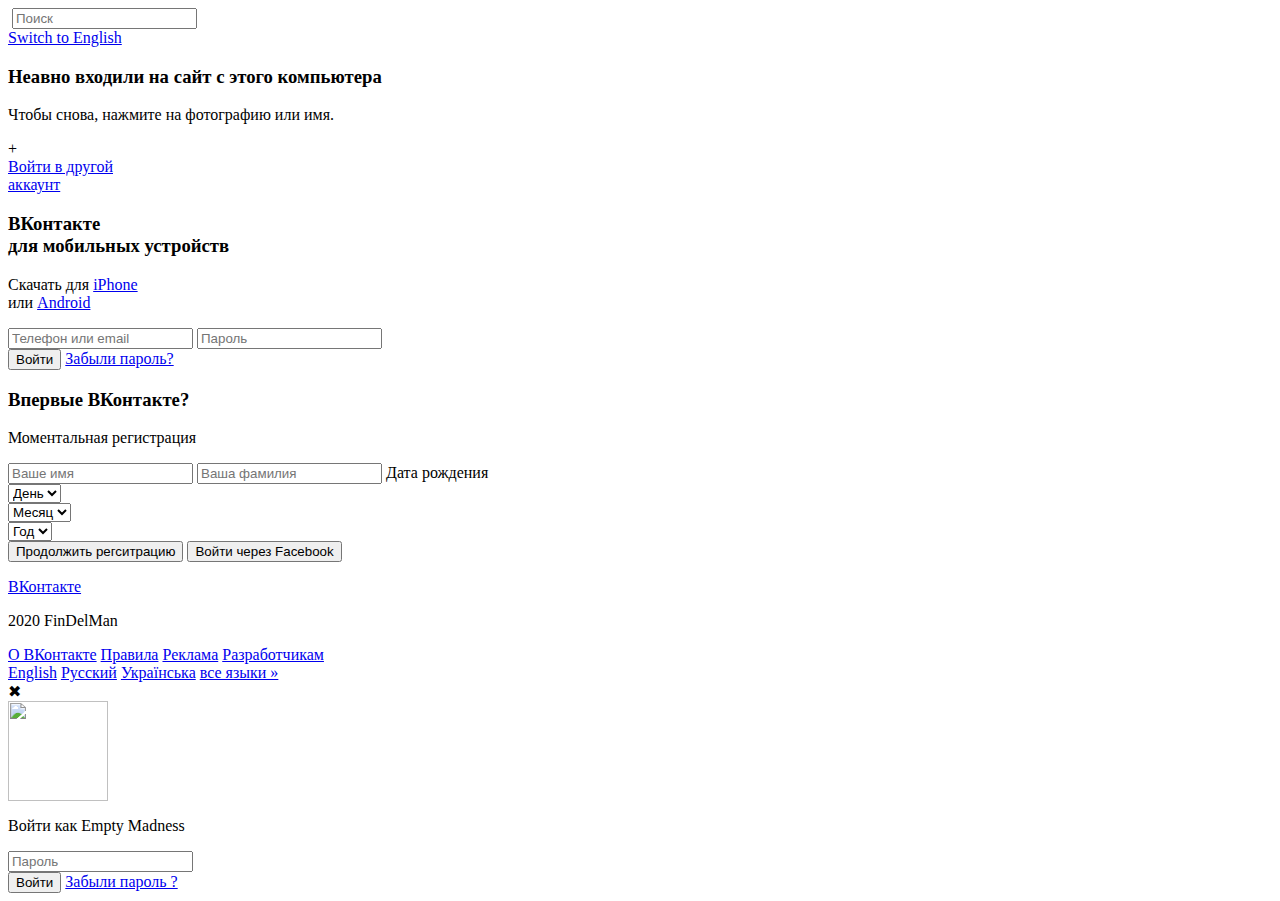
==== commit 18fa12d3: "Add files via upload" ====
--- a/index.html
+++ b/index.html
@@ -1,219 +1,112 @@
-<!DOCTYPE html>
-<html>
-    <head>
-        <title>
-            Instagram login page
-        </title>
-        <style>
-            html{
-                font-family:"Arial",sans-serif;
-            }
-            hr{
-                border: none;
-                background-color: rgba(207, 207, 207, 0.65);
-                color: rgba(14, 14, 14, 0.65);
-                height: 1px;
-                width:270px;
-            }
-            A{
-                text-decoration: none;
-            }
-            ul li {
-                display: inline-block;
-                padding: 0 0 0 15;
-            }
-            #main{
-                position: absolute;
-                top:103px;
-                left:560px;
-                width:750px;
 
-            }
-            #login-window{
-                position:absolute;
-                left:400px;
-                top:15px;
-                width:350px;
-                height:380px;
-                border:1px solid rgb(224, 224, 224);
-            }
-            #registration-window{
-                position:absolute;
-                left:400px;
-                top:405px;
-                width:350px;
-                height:60px;
-                border:1px solid rgb(224, 224, 224);
-                text-align: center;
-                font-size: 13px;
-                line-height:60px;
-            }
-            #input-prompts{
-                position:absolute;
-                top:105px;
-                left:40px;
-            }
-            #input-field{
-                font-size: 11px;
-                position:absolute;
-                top:15px;
-                width:270px;
-                height:40px;
-                border:1px solid rgb(224, 224, 224);
-                border-radius: 3px;
-            }
-            #password-input{
-                position:absolute;
-                top:50px;
-            }
-            #login-button{
-                position:absolute;
-                top:120px;
-                width:270px;
-                height:30px;
-                border-radius:5px;
-                border:none;
-                background-color:rgba(0, 149, 246, 0.3);
-                color:white
-            }
-            #login-button-div{
-                font-weight: 300;
-            }
-            #line{
-                position: absolute;
-                top:160px;
-            }
-            #or{
-                position: absolute;
-                top:0px;
-                width:70px;
-                left:100px;
-                text-align: center;
-                background-color: white;
-                color: rgb(167, 167, 167);
-                font-size: 17px;
-            }
-            #login-via-facebook{
-                position: absolute;
-                top:190px;
-            }
-            #forgot-password{
-                position: absolute;
-                text-align: center;
-                font-size: 12px;
-                top:240px;
-                width:280px;
-            }
-            #install-app{
-                position: absolute;
-                top:480px;
-                left:400px;
-                width:350px;
-                height:120px;
-                font-size:14px;
-            }
-            #install-app-title{
-                padding-left:90px;
-                position:absolute;
-                top:15px;
-                width:350;
-                text-align: center;
-            }
-            #app-store{
-                position:absolute;
-                top:55px;
-                left:35px;
-            }
-            #google-play{
-                position:absolute;
-                top:55px;
-                left:180px;
-            }
-            #bottom-text{
-                position: absolute;
-                top:707px;
-                width:750px;
-                font-size:12px;
-                text-align: center;
-            }
-        </style>
-    </head>
-    <body link="grey" vlink="grey">
-        <div id="main">
-            <div id="picture">
-                <img src="instagram.png">
-            </div>
-            <div id="login-window">
-                <img src="inst-logo.png">
-                <div id="input-prompts">
-                    <div id="login-input">
-                        <input id="input-field" type="text" placeholder="Номер телефона, имя пользователя или эл. адрес" > 
-                    </div>
-                    <div id="password-input">
-                        <input id="input-field" type="password" placeholder="Пароль"> 
-                    </div>
-                    <div id="login-button-div">
-                        <button id ="login-button" type="submit"><strong>Войти</strong></button>
-                    </div>
-                    <div id="line">
-                        <hr>
-                        <div id="or"> 
-                            или
-                        </div>
-                    </div>
-                    <div id="login-via-facebook">
-                        <a href="https://kbtu.kz"><img src="inst-login-via-facebook.png"></a>
-                    </div>
-                    <div id="forgot-password">
-                        <a href="https://kbtu.kz" style="color:rgb(0, 55, 107)">Забыли пароль?</a>
-                    </div>
-                </div>
-                
-            </div>
-            <div id="registration-window">
-                У вас еще нет аккаунта? <a href="https://kbtu.kz" style="color:rgb(0, 149, 246);font-weight: 600;">Зарегистрироваться</a>
-            </div>
-            <div id="install-app">
-                <div id="install-app-title">
-                    <span>Установите приложение.</span>
-                </div>
-                <div id="app-store">
-                    <a><img src="app-store.png" width="135"></a>
-                </div>
-                <div id="google-play">
-                    <a><img src="google-play.png" width="135"></a>
-                </div>
-            </div>
-            
+<!-- saved from url=(0089)file:///C:/Users/user/Documents/6%20%D1%81%D0%B5%D0%BC%D0%B5%D1%81%D1%82%D1%80/index.html -->
+<html><head><meta http-equiv="Content-Type" content="text/html; charset=UTF-8"><link href="./index_files/style.css" rel="stylesheet" type="text/css">
+</head><body><header>
+		<div class="navbar">
+			<div class="container">
+				<div class="cont-bar">
+				<div class="l-bar">
+					<img src="./index_files/vkontakte_PNG14.png" alt="">
+					<input type="text" placeholder="Поиск" id="serch">
+				</div>
+				<div class="r-bar"><a href="file:///C:/Users/user/Documents/6%20%D1%81%D0%B5%D0%BC%D0%B5%D1%81%D1%82%D1%80/index.html">Switch to English</a></div>
+			</div>
+			</div>
+		</div>
+		<div class="container">
+			<div class="header-content">
+				<div class="med">
+					<div class="f-cont">
+					<h3>Неавно входили на сайт с этого компьютера</h3>
+					<p>Чтобы снова, нажмите на фотографию или имя.</p>
+					<div class="f-cont-box">
+					
+					<!--<div class="wrap"><img src="" alt="" class="img">
+							<span>Usres</span>
+					</div>
+					<div class="wrap"><img src="" alt="" class="img">
+							<span>Usres</span>
+					</div>
+					<div class="wrap"><img src="" alt="" class="img">
+							<span>Usres</span>
+					</div>
+					<div class="wrap"><img src="" alt="" class="img">
+							<span>Usres</span>
+					</div>-->
+					<div class="active"><div class="user">+</div>
+							<a href="file:///C:/Users/user/Documents/6%20%D1%81%D0%B5%D0%BC%D0%B5%D1%81%D1%82%D1%80/index.html#">Войти в другой<br> аккаунт</a>
+					</div>
+				</div>
 
-            <div id="bottom-text">
-                <ul id=>
-                    <li style="padding:0"><a href="http://kbtu.kz" target="_blank">Информация</a></li>
-                    <li><a href="http://kbtu.kz" target="_blank">Блог</a></li>
-                    <li><a href="http://kbtu.kz" target="_blank">Вакансии</a></li>
-                    <li><a href="http://kbtu.kz" target="_blank">Помощь</a></li>
-                    <li><a href="http://kbtu.kz" target="_blank">API</a></li>
-                    <li><a href="http://kbtu.kz" target="_blank">Конфиденциальность</a></li>
-                    <li><a href="http://kbtu.kz" target="_blank">Условия</a></li>
-                    <li><a href="http://kbtu.kz" target="_blank">Популярные аккаунты</a></li>
-                    <li><a href="http://kbtu.kz" target="_blank">Хэштеги</a></li>
-                    <li><a href="http://kbtu.kz" target="_blank">Места</a></li>
-                </ul>
-                <ul>
-                    <li><a href="http://kbtu.kz" target="_blank">Красота</a></li>
-                    <li><a href="http://kbtu.kz" target="_blank">Танцы и выступления</a></li>
-                    <li><a href="http://kbtu.kz" target="_blank">Фитнес</a></li>
-                    <li><a href="http://kbtu.kz" target="_blank">Еда и напитки</a></li>
-                    <li><a href="http://kbtu.kz" target="_blank">Дом и сад</a></li>
-                    <li><a href="http://kbtu.kz" target="_blank">Музыка</a></li>
-                    <li><a href="http://kbtu.kz" target="_blank">Изобразительное искусство</a></li>
-                </ul>
-            </div>
-        </div>
-    </body>
-</html>
-
-
-
-
-
+			</div>
+			<div class="pre-last"><div class="pretitle"><h3>ВКонтакте<br> для мобильных устройств</h3>
+				<p>Скачать для <a href="file:///C:/Users/user/Documents/6%20%D1%81%D0%B5%D0%BC%D0%B5%D1%81%D1%82%D1%80/index.html#">iPhone</a> <br>или <a href="file:///C:/Users/user/Documents/6%20%D1%81%D0%B5%D0%BC%D0%B5%D1%81%D1%82%D1%80/index.html#">Android</a></p>
+			</div>
+</div>
+				</div>
+			
+			<div class="r-cont">
+				<div class="f-form">
+					<form action="file:///C:/Users/user/Documents/6%20%D1%81%D0%B5%D0%BC%D0%B5%D1%81%D1%82%D1%80/index.html">
+						<input type="text" placeholder="Телефон или email" name="Email">
+						<input type="password" placeholder="Пароль" name="password">
+						<div class="form-button">
+							<button id="myModal" class="btn" type="button">Войти</button>
+							<a href="file:///C:/Users/user/Documents/6%20%D1%81%D0%B5%D0%BC%D0%B5%D1%81%D1%82%D1%80/index.html">Забыли пароль?</a>
+						</div>
+					</form>
+				<div class="t-form">
+					<form action="file:///C:/Users/user/Documents/6%20%D1%81%D0%B5%D0%BC%D0%B5%D1%81%D1%82%D1%80/index.html">
+						<h3>Впервые ВКонтакте?</h3>
+						<p>Моментальная регистрация</p>
+						<input type="text" placeholder="Ваше имя">
+						<input type="text" placeholder="Ваша фамилия">
+						<span>Дата рождения</span> <b></b>
+								<div class="sel">
+								<div><select name="" id="day">
+							<option value="day">День</option>
+								</select></div>
+								<div><select name="" id="month"><option value="">Месяц</option></select></div>
+								<div><select name="" id="year">
+							<option value="">Год</option></select>
+								</div>
+							</div>
+							<button class="btn2" type="button">Продолжить регситрацию</button>
+						<button class="btn3" type="button">Войти через Facebook</button>
+						
+					</form>
+				</div>
+				</div>
+			</div>
+		</div>
+		<footer>
+			<div class="alish"><a href="file:///C:/Users/user/Documents/6%20%D1%81%D0%B5%D0%BC%D0%B5%D1%81%D1%82%D1%80/index.html#">
+ВКонтакте</a> <p>2020 FinDelMan</p></div>
+			<div><a href="file:///C:/Users/user/Documents/6%20%D1%81%D0%B5%D0%BC%D0%B5%D1%81%D1%82%D1%80/index.html">О ВКонтакте</a>
+			<a href="file:///C:/Users/user/Documents/6%20%D1%81%D0%B5%D0%BC%D0%B5%D1%81%D1%82%D1%80/index.html">Правила</a>
+			<a href="file:///C:/Users/user/Documents/6%20%D1%81%D0%B5%D0%BC%D0%B5%D1%81%D1%82%D1%80/index.html">Реклама</a>
+			<a href="file:///C:/Users/user/Documents/6%20%D1%81%D0%B5%D0%BC%D0%B5%D1%81%D1%82%D1%80/index.html">Разработчикам</a></div>
+			<div>	<a href="file:///C:/Users/user/Documents/6%20%D1%81%D0%B5%D0%BC%D0%B5%D1%81%D1%82%D1%80/index.html">English</a>
+			<a href="file:///C:/Users/user/Documents/6%20%D1%81%D0%B5%D0%BC%D0%B5%D1%81%D1%82%D1%80/index.html">Русский</a>
+			<a href="file:///C:/Users/user/Documents/6%20%D1%81%D0%B5%D0%BC%D0%B5%D1%81%D1%82%D1%80/index.html">Українська</a>
+			<a href="file:///C:/Users/user/Documents/6%20%D1%81%D0%B5%D0%BC%D0%B5%D1%81%D1%82%D1%80/index.html">все языки »</a>		</div>
+		</footer>
+		</div>
+	
+	</header>
+	<!-- Форма входа -->
+<div id="window">
+  
+  <div class="decor">
+  <div class="form-inner">
+  	<div class="close" onclick="show(&#39;none&#39;)">✖	</div>
+    <img src="./index_files/CU6Y-BaXge4.jpg" alt="" style="    width: 100px;
+    height: 100px">
+    <p>Войти как <span>Empty Madness</span></p>
+    <input type="password" placeholder="Пароль">
+    <div class="prebt">
+	<button class="btn" onclick="show(&#39;none&#39;)">Войти </button>
+  	<a href="file:///C:/Users/user/Documents/6%20%D1%81%D0%B5%D0%BC%D0%B5%D1%81%D1%82%D1%80/index.html#">Забыли пароль ?</a>
+  </div>
+    </div>
+</div></div></body></html>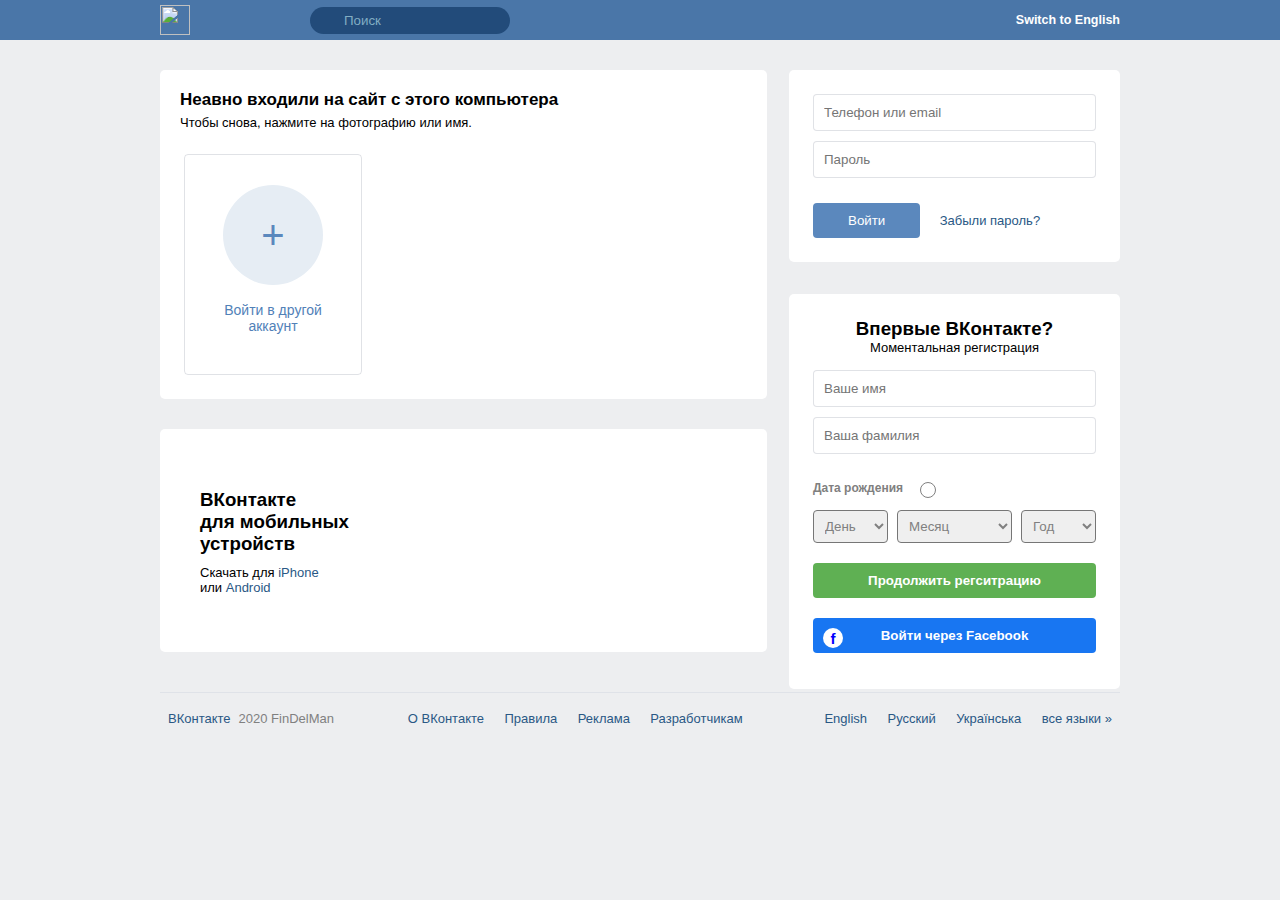
==== commit 33a3106e: "Update index.html" ====
--- a/index.html
+++ b/index.html
@@ -1,7 +1,588 @@
 
 <!-- saved from url=(0089)file:///C:/Users/user/Documents/6%20%D1%81%D0%B5%D0%BC%D0%B5%D1%81%D1%82%D1%80/index.html -->
-<html><head><meta http-equiv="Content-Type" content="text/html; charset=UTF-8"><link href="./index_files/style.css" rel="stylesheet" type="text/css">
-</head><body><header>
+<html>
+	<head>
+		<meta http-equiv="Content-Type" content="text/html; charset=UTF-8">
+		<link href="./index_files/style.css" rel="stylesheet" type="text/css">
+		<style>
+			* {
+	margin: 0;
+	padding: 0;
+}
+
+/*body {
+	font-family: -apple-system,BlinkMacSystemFont,Roboto,Open Sans,Helvetica Neue,sans-serif;;
+} */
+
+
+body {
+	font-family: lucida grande, tahoma, verdana, arial, sans-serif;
+}
+.container {
+	max-width: 960px;
+	margin: 0 auto;
+}
+.med {
+      width: 46.5%;
+}
+
+.navbar {
+	width: 100%;
+	height: 40px;
+	top: 0;
+	z-index: 100;
+	position: fixed;
+	background-color: #4a76a8;
+	padding: 5px 0px;
+}
+
+.cont-bar {
+	display: flex;
+	align-items: center;
+	justify-content: space-between;
+}
+
+a {
+	text-decoration: none;
+}
+
+.l-bar img {
+	cursor: pointer;
+	margin-right: 120px;
+  width: 30px;
+  height: 30px;
+}
+
+.l-bar input {
+	width: 200px;
+	border: none;
+	border-radius: 20px;
+	padding: 6px;
+	padding-left: 30px;
+	background: #224b7a url(https://www.iconsdb.com/icons/preview/color/E3E1E3/search-3-xxl.png) no-repeat;
+	background-position:  14px;
+  background-size: 13px 13px;
+    outline:none;
+}
+
+.l-bar [input="text"]{
+    
+    padding-left: 5px;
+    color: #fff;
+    
+}
+
+
+div {
+	box-sizing: border-box;
+}
+
+.r-bar a {
+	font-size: 12.5px;
+	color: white;
+	font-weight: bold;
+}
+
+.l-bar {
+  align-items: center;
+	display: flex;
+}
+
+.header-content {
+	margin-top: 40px;
+	padding-top: 30px;
+	display: flex;
+	justify-content: space-between;
+}
+
+.f-cont {
+	border-radius: 5px;
+	width: 136%;
+	background-color: white;
+	padding: 20px 20px;
+
+}
+
+.f-cont h3 {
+	    font-size: 17px;
+    font-weight: bold;
+    padding-bottom: 5px;
+}
+
+body{
+    
+    background-color: #edeef0;
+}
+
+header {
+	/*background-color: #edeef0;*/
+}
+.f-cont-box a {
+	color: black;
+}
+
+.f-cont-box {
+
+	text-align: center;
+	display: flex;
+	flex-flow: wrap row;
+	padding-top: 20px;
+}
+
+.wrap {
+	width: 178px;
+	padding: 10px 0px;
+	border: 1px solid rgba(0,20,51,.12);
+	border-radius: 4px;
+	margin: 4px;
+	padding-bottom: 40px;
+	display: flex;
+	flex-flow: column wrap;
+	align-items: center;
+	position: relative;
+}
+
+.img {
+	margin-top: 25px;
+	width: 100px;
+	height: 100px;
+	border-radius: 50%;
+}
+
+span {
+	
+	font-size: 14px;
+	padding-top: 17px;
+}
+
+div {
+	box-sizing: border-box;
+}
+
+.wrap a {
+	font-size: 14px;
+	color: #5181b8;
+	padding-top: 17px;
+
+}
+
+p {
+	font-size: 13px;
+}
+
+
+
+.wrap:after::hover {
+	opacity: 1;
+}
+
+.wrap:after {
+	cursor: pointer;
+	height: 15px;
+	width: 15px;
+	top: 9px;
+	background: url(cross.png) no-repeat;
+    right: 7px;
+	content: "";
+	position: absolute;
+	opacity: 0.7;
+	display: block;
+}
+
+.f-form form {
+	width: 283px;
+	background-color: white;
+	padding: 24px;
+	display: flex;
+	flex-flow: column;
+	border-radius: 5px;
+	position: relative;
+}
+
+.f-form input {
+	border-radius: 4px;
+	border: 1px solid rgba(0,20,51,.12);
+	margin-bottom: 10px;
+	padding: 10px;
+}
+
+
+
+
+.btn {
+	padding: 10px 35px;
+	background-color: #5b88bd;
+	color: white;
+	border: none;
+	border-radius: 4px;
+}
+
+.f-form a {
+	color: #2a5885;
+	font-size: 13px;
+	margin-left: 15px;
+}
+
+.form-button {
+	margin-top: 15px;
+}
+.form-button a:hover {
+	text-decoration: underline;
+}
+
+.t-form {
+	text-align: center;
+	padding-top: 32px;
+}
+
+.t-form form {
+	height: 347px;
+}
+
+
+.t-form p {
+	padding-bottom: 15px;
+}
+
+.t-form span{
+	text-align: left;
+	padding-bottom: 15px;
+	color: grey;
+	font-size: 12px;	
+	font-weight: bold;
+}
+
+#day {
+	width: 75px;
+	
+	
+	
+}
+
+.sel {
+	display: flex;
+	
+	justify-content: space-between;
+}
+
+
+.t-form select{
+	color: grey;
+	border-radius: 4px;
+	padding: 7px;
+}
+
+#month {
+	width: 115px;
+}
+
+#year {
+	width: 75px;
+}
+
+
+.f-cont .warp:nth-last-child():after{
+	display: none;
+
+}
+
+.active {
+	width: 178px;
+    padding: 10px 0px;
+    border: 1px solid rgba(0,20,51,.12);
+    border-radius: 4px;
+    margin: 4px;
+    padding-bottom: 40px;
+    display: flex;
+    flex-flow: column wrap;
+    align-items: center;
+    position: relative;
+}
+
+.active a {
+	font-size: 14px;
+	color: #5181b8;
+	padding-top: 17px;
+}
+
+
+
+
+.btn2 {
+	margin-top: 20px;
+	padding: 10px;
+	background-color: #5fb053;
+	color: white;
+	font-weight: bold;
+	border-radius: 4px;
+	border: none;
+	margin-bottom: 20px;
+}
+
+
+
+
+.btn3 {
+
+			padding: 10px;
+	background-color: #1876f2;
+	color: white;
+	font-weight: bold;
+	border-radius: 4px;
+	border: none;
+	margin-bottom: 20px;
+	position: relative;
+
+}
+
+
+
+.btn3:before {
+	width: 20px;
+	height: 20px;
+	border-radius: 50%;
+	background-color: white;
+	color: blue;
+	font-size: 15px;
+	line-height: 1.5em;
+	
+	content: 'f';
+	display: block;
+	position: absolute;
+	
+
+}
+
+
+.pre-last {
+    padding-bottom: 57px;
+    width: 136%;
+    margin-top: 30px;
+    padding-left: 20px;
+    display: flex;
+    padding-top: 60px;
+    border-radius: 5px;
+    margin-bottom: 40px;
+    background: white 92% 100%/ 40% no-repeat url(https://vk.com/images/login/compact_mobile_promo.png);
+}
+
+
+
+
+.user {
+  cursor: pointer;
+	width: 100px;
+	height: 100px;
+	background-color: #e6edf4;
+	border-radius: 	50%;
+	margin-top: 20px;
+  display: flex;
+  justify-content: center;
+  align-items: center;
+  font-size: 40px;
+  color:#5b88bd;
+}
+
+
+.pretitle {
+	width: 180px;
+	margin-left: 20px;
+}
+.pretitle h3 {
+	margin-bottom: 10px;
+}
+
+.pretitle a{
+    
+    color: rgb(42, 88, 133);
+    
+}
+
+.pretitle a:hover{
+    
+    text-decoration: underline;
+    
+}
+
+footer {
+
+	display: flex;
+	justify-content: space-between;
+	padding-top: 16px;
+	border-top: 1px solid #dfe2e8;
+	padding-bottom: 40px;
+}
+
+
+.alish {display: flex;
+align-items: center;}
+
+footer a {
+	color: #2a5885;
+	margin: 0px 8px;
+	font-size: 13px;	
+}
+
+
+footer p {
+	color: grey;
+}
+
+#serch::placeholder {
+	color: #81ADC3;
+	padding-left: 4px;
+}
+
+b {
+	cursor: pointer;
+    top: 188px;
+    left: 131px;
+    background-size: 10px 10px;
+    background-position: center;
+    background-repeat: no-repeat;
+    width: 8px;
+    height: 8px;
+    background-image: url(https://img.icons8.com/material-two-tone/24/000000/question-mark.png);
+    position: absolute;
+    font-weight: normal;
+    font-size: 8px;
+    border: 1px solid grey;
+    border-radius: 50%;
+    padding: 3px}
+
+
+/* Модальное окно */
+  #window {
+      
+            z-index: 1500; display: none;
+			 position: fixed; left: 0;right: 0;top:0px;bottom: 0;
+			 background-color: rgba(1,1,1,0.75);
+			 
+        } 
+
+            .decor {
+				font-size: 16px;
+				text-align: center;
+				position: relative;
+				max-width: 450px;
+				margin: 150px auto 0;
+				background: white;
+				border-radius: 4px;
+				padding-bottom: 40px;
+}
+.decor img {
+	border-radius: 50%;
+	margin-bottom: 20px;
+	margin-top: 40px;
+}
+
+.decor span {
+	font-weight: bold;
+}
+
+.decor input {
+	border-radius: 4px;
+    border: 1px solid rgba(0,20,51,.12);
+    margin-bottom: 10px;
+    padding: 10px;
+    width: 100%;
+    margin-top: 20px;
+}
+
+.form-inner {
+	display: flex;
+    flex-flow: column;
+    align-items: center;
+    width: 270px;
+    margin: 0 auto;
+}
+
+
+.decor a {
+	color: #2a5885;
+    font-size: 13px;
+    margin-left: 15px;
+}
+
+
+.prebt
+{
+	margin-left: -56px;
+}
+
+
+.decor img:after {
+	content: "x";
+	font-size: 12px;
+	display: block;
+	position: absolute;
+	width: 20px;
+	height: 20px;
+
+
+}
+
+.close {
+	position: absolute;
+	right: 18px;
+	top: 23px;
+	cursor: pointer;
+}
+.l-bar input:focus {
+	background-color: white;
+}
+@media screen and (max-width: 970px){
+	.f-cont {
+		width: 105%;
+	}
+	.pre-last {
+		width: 105%;
+	}
+	.med {
+		width: 50%;
+	}
+	.container {
+		padding: 0px 20px;
+	}
+} 
+@media screen and (max-width: 774px){
+	.med {
+		width: 41%;
+	}
+}
+@media screen and (max-width: 664px){
+	.header-content {
+		flex-flow: column;
+	}
+	.med {
+		width: 92%;
+	}
+	.f-form form {
+		margin: 0 auto;
+		width: 92%;
+	}
+	#day {
+		width: 114%;
+	}
+	#year {
+		width: 114%;
+	}
+	#month {
+		width: 114%;
+	}
+	.l-bar img {
+		margin-right: 20px;		
+	}
+	.r-bar {
+		display: none;
+	}
+}
+footer a:hover {
+  text-decoration: underline;
+}
+		</style>
+	</head>
+	<body><header>
 		<div class="navbar">
 			<div class="container">
 				<div class="cont-bar">
@@ -109,4 +690,4 @@
   	<a href="file:///C:/Users/user/Documents/6%20%D1%81%D0%B5%D0%BC%D0%B5%D1%81%D1%82%D1%80/index.html#">Забыли пароль ?</a>
   </div>
     </div>
-</div></div></body></html>+</div></div></body></html>
